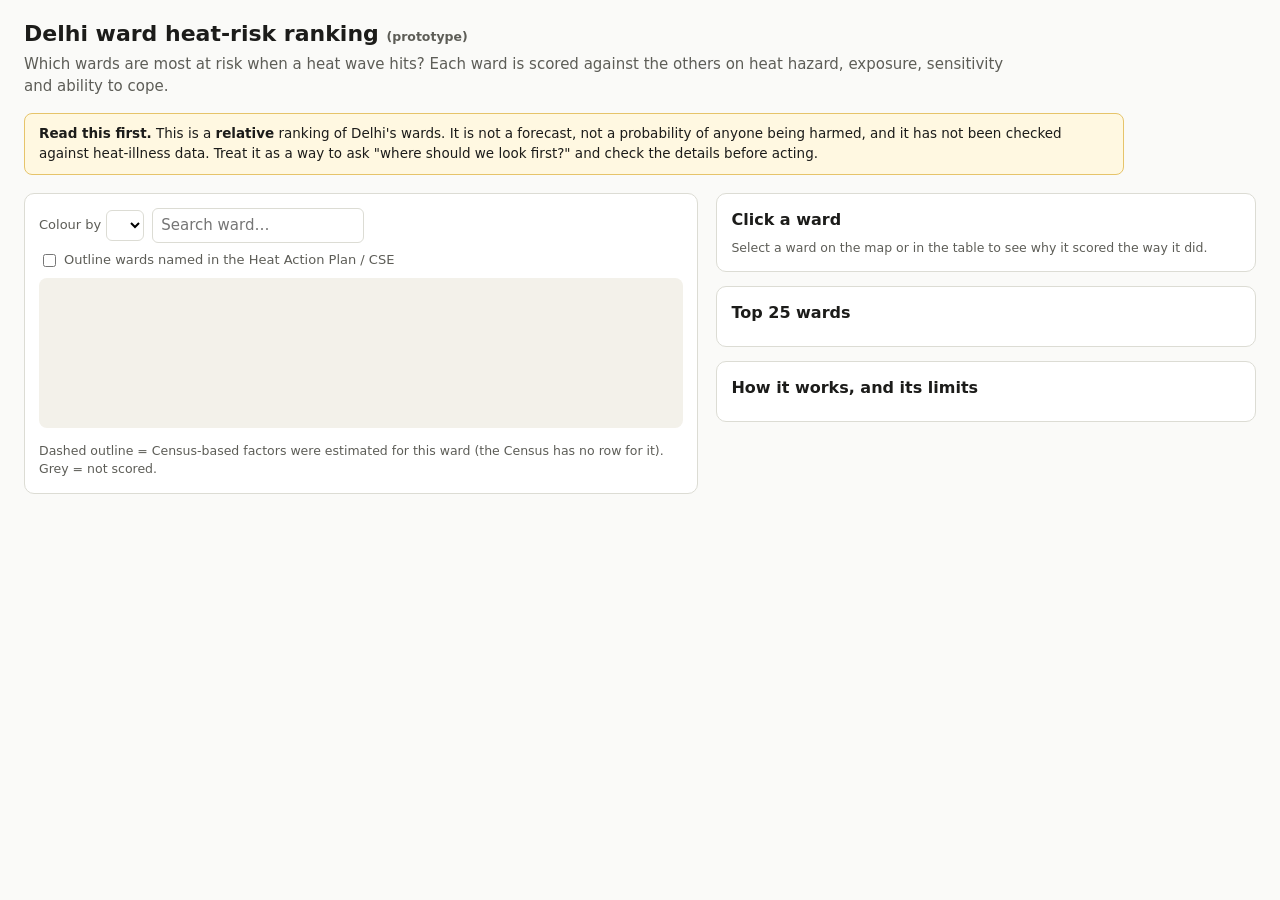
==== at_risk_area_model/outputs/report/index.html @ c59bec37 "Add Delhi ward heat-risk model, data pipeline, and map report Ranks Delhi's 290 wards by relative he" ====
<!DOCTYPE html>
<html lang="en"><head><meta charset="utf-8"><meta name="viewport" content="width=device-width,initial-scale=1">
<title>Delhi ward heat-risk ranking (prototype)</title>
<style>
:root{--bg:#fafaf8;--fg:#1c1c1a;--mute:#5d5d57;--line:#dcdcd4;--card:#fff;--accent:#8b1a0e}
*{box-sizing:border-box}body{margin:0;font:15px/1.45 system-ui,-apple-system,Segoe UI,Roboto,sans-serif;background:var(--bg);color:var(--fg)}
header{padding:18px 24px 6px}h1{margin:0 0 4px;font-size:22px}header p{margin:0;color:var(--mute);max-width:980px}
.banner{margin:10px 24px;padding:10px 14px;border:1px solid #e6c46a;background:#fff8e1;border-radius:8px;font-size:13.5px;max-width:1100px}
main{display:grid;grid-template-columns:minmax(320px,1.25fr) minmax(300px,1fr);gap:18px;padding:8px 24px 28px;max-width:1400px}
@media(max-width:900px){main{grid-template-columns:1fr}}
.card{background:var(--card);border:1px solid var(--line);border-radius:10px;padding:14px}
.controls{display:flex;flex-wrap:wrap;gap:8px;align-items:center;margin-bottom:8px}
select,input{font:inherit;padding:6px 8px;border:1px solid var(--line);border-radius:6px;background:#fff}
label.t{font-size:13px;color:var(--mute);display:flex;gap:5px;align-items:center}
#mapwrap{position:relative}svg{width:100%;height:auto;background:#f3f1ea;border-radius:8px;display:block}
svg path{stroke:#fff;stroke-width:.6;cursor:pointer}svg path:hover{stroke:#000;stroke-width:1.6}
svg path.sel{stroke:#000;stroke-width:2.4}svg path.est{stroke-dasharray:3 2;stroke:#555}
svg path.named{stroke:#0a4fa8;stroke-width:2}
#tip{position:absolute;pointer-events:none;background:#1c1c1a;color:#fff;padding:5px 8px;border-radius:5px;font-size:12.5px;display:none;white-space:nowrap;z-index:5}
.legend{display:flex;flex-wrap:wrap;gap:10px;margin-top:8px;font-size:12.5px;color:var(--mute)}.legend i{display:inline-block;width:14px;height:14px;border-radius:3px;margin-right:4px;vertical-align:-2px;border:1px solid #0002}
h2{font-size:16px;margin:0 0 8px}h3{font-size:14px;margin:12px 0 6px}
.bar{display:grid;grid-template-columns:130px 1fr 38px;gap:8px;align-items:center;font-size:13px;margin:3px 0}
.bar div.b{height:10px;background:#eee;border-radius:5px;overflow:hidden}.bar div.b span{display:block;height:100%}
table{border-collapse:collapse;width:100%;font-size:13px}th,td{text-align:left;padding:4px 6px;border-bottom:1px solid var(--line)}
tr.row{cursor:pointer}tr.row:hover{background:#f3efe4}td.n{text-align:right;font-variant-numeric:tabular-nums}
.pill{display:inline-block;padding:1px 8px;border-radius:10px;font-size:12px;font-weight:600}
.facts td:first-child{color:var(--mute)}details{margin-top:10px}summary{cursor:pointer;font-weight:600}
.flag{font-size:12.5px;color:#7a4b00;background:#fff3d6;border-radius:5px;padding:3px 7px;display:inline-block;margin-top:6px}
.sm{font-size:12.5px;color:var(--mute)}ul{margin:6px 0 6px 18px;padding:0}
</style></head><body>
<header><h1>Delhi ward heat-risk ranking <span class="sm">(prototype)</span></h1>
<p>Which wards are most at risk when a heat wave hits? Each ward is scored against the others on heat hazard, exposure, sensitivity and ability to cope.</p></header>
<div class="banner"><b>Read this first.</b> This is a <b>relative</b> ranking of Delhi's wards. It is not a forecast, not a probability of anyone being harmed, and it has not been checked against heat-illness data. Treat it as a way to ask "where should we look first?" and check the details before acting.</div>
<main>
<section class="card"><div class="controls">
<label class="t">Colour by <select id="layer"></select></label>
<input id="search" list="names" placeholder="Search ward…" autocomplete="off"><datalist id="names"></datalist>
<label class="t"><input type="checkbox" id="named"> Outline wards named in the Heat Action Plan / CSE</label>
</div>
<div id="mapwrap"><svg id="map" role="img" aria-label="Map of Delhi wards coloured by heat risk"></svg><div id="tip"></div></div>
<div class="legend" id="legend"></div>
<div class="sm" style="margin-top:6px">Dashed outline = Census-based factors were estimated for this ward (the Census has no row for it). Grey = not scored.</div>
</section>
<section>
<div class="card" id="detail"><h2>Click a ward</h2><div class="sm">Select a ward on the map or in the table to see why it scored the way it did.</div></div>
<div class="card" style="margin-top:14px"><h2>Top 25 wards</h2><table id="top"></table></div>
<div class="card" style="margin-top:14px"><h2>How it works, and its limits</h2><div id="method"></div></div>
</section></main>
<script>
const DATA = {"W":931.3,"H":1000.0,"wards":[{"id":"CANT_1","name":"Delhi Cantt Charge 1","type":"Cantonment","d":"M536.0,525.7L543.6,548.5L544.5,565.5L536.9,563.0L528.8,558.1L534.1,548.6L520.5,546.3L536.0,525.7Z","named":[],"score":35.3,"cls":"Low","rank":249,"groups":{"Heat hazard":42.8,"Exposure":10.9,"Sensitivity":26.7,"Adaptive capacity":60.9},"drivers":"Share of clear days above 45 C surface temp; Hospitals per 100k people (low = riskier); Surface temperature (Apr-Jun mean)","estimated":false,"facts":{"total_population":13895.13352731628,"pop_density":10898.144,"lst_mean_c":43.053,"lst_hot45_share":0.375,"built_up_share":0.524,"tree_cover_pct":36.413,"elderly_share":0.045,"under5_share":0.075,"hospital_travel_min":2.377,"hospitals_per_100k":0.0,"tap_treated_pct":69.9,"assets_index":0.297}},{"id":"CANT_2","name":"Delhi Cantt Charge 2","type":"Cantonment","d":"M574.4,540.3L579.1,548.8L591.3,559.0L593.6,568.1L593.6,582.8L595.1,585.6L589.2,591.2L579.6,583.6L571.7,600.9L502.8,569.7L520.5,546.3L534.1,548.6L528.8,558.1L536.9,563.0L544.5,565.5L543.6,555.8L547.2,554.5L548.4,556.5L549.8,554.9L552.0,555.0L557.0,546.8L558.1,541.8L560.5,539.7L566.4,544.3L570.1,539.5L574.4,540.3Z","named":[],"score":35.6,"cls":"Low","rank":247,"groups":{"Heat hazard":15.2,"Exposure":34.3,"Sensitivity":41.3,"Adaptive capacity":51.5},"drivers":"People living in the ward; Poor housing (temporary/semi-permanent structures, one-room homes); Households with treated tap water (low = riskier)","estimated":false,"facts":{"total_population":62148.24824417829,"pop_density":7094.549,"lst_mean_c":41.892,"lst_hot45_share":0.25,"built_up_share":0.295,"tree_cover_pct":57.158,"elderly_share":0.044,"under5_share":0.075,"hospital_travel_min":1.297,"hospitals_per_100k":3.218,"tap_treated_pct":8.4,"assets_index":0.134}},{"id":"CANT_4","name":"Delhi Cantt Charge 4","type":"Cantonment","d":"M582.2,642.1L574.3,645.2L570.7,645.3L569.4,649.4L559.9,652.5L550.1,662.4L557.4,670.9L563.3,675.1L562.0,677.6L577.1,684.5L574.4,692.3L582.4,697.6L579.9,702.0L586.2,706.7L577.4,719.6L571.2,713.2L568.0,712.8L569.6,708.2L564.3,704.7L563.3,707.8L560.4,707.9L560.3,715.5L554.4,712.6L553.1,714.3L549.4,708.3L544.8,707.3L544.8,705.0L543.1,705.4L544.0,697.4L542.8,697.0L543.2,694.1L540.6,694.3L534.1,690.5L523.2,700.8L520.4,697.6L520.6,695.0L518.6,691.3L514.2,690.1L520.2,684.8L527.4,684.3L528.2,682.5L536.1,684.5L538.5,675.8L540.0,654.3L545.6,648.9L556.0,643.1L562.2,620.5L593.9,605.7L598.3,608.3L597.3,611.6L586.4,624.5L586.9,627.5L583.0,635.8L583.4,639.2L582.2,642.1Z","named":[],"score":36.8,"cls":"Low","rank":242,"groups":{"Heat hazard":39.2,"Exposure":26.5,"Sensitivity":27.8,"Adaptive capacity":53.6},"drivers":"People living in the ward; Households with treated tap water (low = riskier); Share of clear days above 45 C surface temp","estimated":false,"facts":{"total_population":51442.26104078415,"pop_density":6137.23,"lst_mean_c":43.027,"lst_hot45_share":0.375,"built_up_share":0.343,"tree_cover_pct":49.446,"elderly_share":0.045,"under5_share":0.075,"hospital_travel_min":8.344,"hospitals_per_100k":7.776,"tap_treated_pct":0.0,"assets_index":0.475}},{"id":"CANT_5","name":"Delhi Cantt Charge 5","type":"Cantonment","d":"M540.6,653.1L528.2,660.0L518.7,667.5L515.7,645.1L525.2,621.8L534.9,626.1L557.1,622.9L562.2,620.5L556.0,643.1L545.6,648.9L540.6,653.1Z","named":[],"score":42.6,"cls":"Moderate","rank":218,"groups":{"Heat hazard":58.8,"Exposure":9.9,"Sensitivity":34.5,"Adaptive capacity":67.2},"drivers":"Surface temperature (Apr-Jun mean); Share of clear days above 45 C surface temp; Households with treated tap water (low = riskier)","estimated":false,"facts":{"total_population":21306.56289793553,"pop_density":6098.043,"lst_mean_c":44.148,"lst_hot45_share":0.425,"built_up_share":0.461,"tree_cover_pct":26.192,"elderly_share":0.045,"under5_share":0.075,"hospital_travel_min":3.974,"hospitals_per_100k":0.0,"tap_treated_pct":14.3,"assets_index":0.49}},{"id":"CANT_6","name":"Delhi Cantt Charge 6","type":"Cantonment","d":"M508.9,602.4L529.6,611.8L516.1,642.7L515.5,648.7L518.7,667.5L528.2,660.0L540.6,653.1L538.5,675.8L536.1,684.5L528.2,682.5L527.4,684.3L520.2,684.8L516.8,688.7L511.7,690.6L511.2,692.4L507.6,691.5L501.8,692.6L497.3,689.1L495.7,690.4L463.6,681.6L458.4,682.1L454.0,685.1L450.4,680.4L450.3,675.6L449.4,674.4L447.3,675.5L443.5,669.3L444.5,665.2L443.7,663.2L436.3,658.8L441.6,651.9L439.9,650.9L439.9,647.2L440.8,647.2L441.0,650.4L449.1,653.3L451.2,648.5L446.8,647.0L446.8,645.7L448.5,645.8L448.4,647.0L449.9,647.2L450.6,644.1L442.5,641.6L442.5,639.8L449.8,639.9L455.0,642.1L458.3,634.4L455.8,632.9L468.6,615.8L487.3,630.5L508.9,602.4Z","named":[],"score":51.8,"cls":"High","rank":136,"groups":{"Heat hazard":74.5,"Exposure":44.8,"Sensitivity":21.8,"Adaptive capacity":66.0},"drivers":"People living in the ward; Surface temperature (Apr-Jun mean); Share of clear days above 45 C surface temp","estimated":false,"facts":{"total_population":98930.97358034839,"pop_density":6488.128,"lst_mean_c":46.406,"lst_hot45_share":0.625,"built_up_share":0.57,"tree_cover_pct":15.19,"elderly_share":0.045,"under5_share":0.075,"hospital_travel_min":4.407,"hospitals_per_100k":3.032,"tap_treated_pct":47.0,"assets_index":0.333}},{"id":"CANT_7","name":"Delhi Cantt Charge 7","type":"Cantonment","d":"M516.4,606.0L508.9,602.4L487.3,630.5L468.6,615.8L499.8,574.1L503.4,576.9L505.6,574.5L508.1,577.2L508.0,579.9L509.8,579.2L511.4,583.7L513.2,583.7L518.7,591.2L522.2,592.9L516.4,606.0Z","named":[],"score":44.0,"cls":"Moderate","rank":201,"groups":{"Heat hazard":63.7,"Exposure":19.0,"Sensitivity":28.6,"Adaptive capacity":64.7},"drivers":"Surface temperature (Apr-Jun mean); Share of clear days above 45 C surface temp; Households with treated tap water (low = riskier)","estimated":false,"facts":{"total_population":33151.663094406686,"pop_density":8531.051,"lst_mean_c":44.416,"lst_hot45_share":0.45,"built_up_share":0.552,"tree_cover_pct":22.13,"elderly_share":0.045,"under5_share":0.075,"hospital_travel_min":3.687,"hospitals_per_100k":0.0,"tap_treated_pct":29.5,"assets_index":0.605}},{"id":"CANT_8","name":"Delhi Cantt Charge 8","type":"Cantonment","d":"M540.5,587.0L529.5,611.8L516.4,606.0L522.2,592.9L518.7,591.2L513.2,583.7L511.4,583.7L509.8,579.2L508.0,579.9L508.1,577.2L505.6,574.5L503.4,576.9L499.8,574.1L502.8,569.7L540.5,587.0Z","named":[],"score":30.3,"cls":"Low","rank":268,"groups":{"Heat hazard":19.8,"Exposure":10.7,"Sensitivity":40.6,"Adaptive capacity":50.0},"drivers":"Poor housing (temporary/semi-permanent structures, one-room homes); Households with treated tap water (low = riskier); Household assets: car, computer (low = riskier)","estimated":false,"facts":{"total_population":16730.06105133396,"pop_density":9543.674,"lst_mean_c":41.97,"lst_hot45_share":0.25,"built_up_share":0.512,"tree_cover_pct":46.192,"elderly_share":0.045,"under5_share":0.075,"hospital_travel_min":1.546,"hospitals_per_100k":5.977,"tap_treated_pct":10.7,"assets_index":0.14}},{"id":"CANT_3","name":"Delhi Cantt Charge 3","type":"Cantonment","d":"M603.7,585.0L599.5,593.1L598.4,603.2L558.0,622.6L534.7,626.1L525.2,621.8L540.5,587.0L571.7,600.9L579.6,583.6L589.2,591.2L595.9,583.5L599.7,583.3L603.7,585.0Z","named":[],"score":23.4,"cls":"Low","rank":283,"groups":{"Heat hazard":6.4,"Exposure":17.1,"Sensitivity":15.3,"Adaptive capacity":54.7},"drivers":"Households with treated tap water (low = riskier); Est. travel time to nearest hospital; Hospitals per 100k people (low = riskier)","estimated":false,"facts":{"total_population":33451.727872712065,"pop_density":6579.805,"lst_mean_c":40.99,"lst_hot45_share":0.15,"built_up_share":0.312,"tree_cover_pct":63.14,"elderly_share":0.044,"under5_share":0.074,"hospital_travel_min":4.688,"hospitals_per_100k":0.0,"tap_treated_pct":23.3,"assets_index":0.952}},{"id":"NDMC_1","name":"Ndmc Charge 1","type":"NDMC","d":"M700.7,515.6L704.6,519.9L734.4,537.3L733.6,538.6L734.4,540.8L732.8,571.1L734.1,597.4L717.1,565.7L715.7,565.2L716.1,563.8L698.5,528.6L693.5,528.7L690.3,525.8L689.8,522.3L692.6,518.0L696.2,517.1L699.0,518.0L700.7,515.6Z","named":[],"score":16.9,"cls":"Low","rank":287,"groups":{"Heat hazard":11.7,"Exposure":0.7,"Sensitivity":14.8,"Adaptive capacity":40.6},"drivers":"Est. travel time to nearest hospital; Hospitals per 100k people (low = riskier); Poor housing (temporary/semi-permanent structures, one-room homes)","estimated":false,"facts":{"total_population":10033.294491933017,"pop_density":2544.584,"lst_mean_c":41.654,"lst_hot45_share":0.125,"built_up_share":0.535,"tree_cover_pct":43.163,"elderly_share":0.042,"under5_share":0.063,"hospital_travel_min":6.003,"hospitals_per_100k":0.0,"tap_treated_pct":99.4,"assets_index":0.772}},{"id":"NDMC_2","name":"Ndmc Charge 2","type":"NDMC","d":"M702.9,495.2L702.8,497.2L697.3,498.2L700.8,515.5L699.0,518.0L696.2,517.1L692.6,518.0L689.8,522.3L690.3,525.8L688.2,526.9L673.1,534.7L669.1,533.5L669.5,520.9L663.0,516.6L669.3,505.9L685.1,516.1L693.5,504.1L692.7,499.1L693.7,498.9L693.8,496.1L701.2,492.3L702.9,495.2Z","named":[],"score":22.0,"cls":"Low","rank":285,"groups":{"Heat hazard":32.8,"Exposure":13.0,"Sensitivity":24.3,"Adaptive capacity":17.7},"drivers":"Population aged 65+; Built-up (paved/roofed) share; Share of clear days above 45 C surface temp","estimated":false,"facts":{"total_population":19808.38541508843,"pop_density":10765.427,"lst_mean_c":42.344,"lst_hot45_share":0.275,"built_up_share":0.736,"tree_cover_pct":24.929,"elderly_share":0.047,"under5_share":0.063,"hospital_travel_min":1.598,"hospitals_per_100k":20.193,"tap_treated_pct":98.7,"assets_index":0.704}},{"id":"NDMC_3","name":"Ndmc Charge 3","type":"NDMC","d":"M665.9,502.5L669.3,505.9L663.0,516.6L669.5,520.9L669.1,533.5L670.7,535.8L659.9,542.4L659.2,554.8L663.5,555.1L663.1,560.8L666.9,561.0L666.8,563.1L663.0,562.8L662.7,568.5L658.4,568.3L657.7,580.9L648.5,575.6L644.0,571.0L632.4,582.6L598.4,603.2L599.5,592.9L607.9,574.9L613.6,567.1L613.7,561.6L616.3,555.8L617.3,550.2L621.8,544.4L631.1,536.9L635.7,530.7L640.2,521.2L647.6,512.0L653.4,502.3L654.9,497.3L665.9,502.5Z","named":[],"score":29.6,"cls":"Low","rank":270,"groups":{"Heat hazard":6.7,"Exposure":38.8,"Sensitivity":31.6,"Adaptive capacity":41.3},"drivers":"People living in the ward; People per km2 of built-up area; Est. travel time to nearest hospital","estimated":false,"facts":{"total_population":72316.41795633569,"pop_density":8051.26,"lst_mean_c":41.14,"lst_hot45_share":0.2,"built_up_share":0.161,"tree_cover_pct":80.594,"elderly_share":0.039,"under5_share":0.057,"hospital_travel_min":5.564,"hospitals_per_100k":1.383,"tap_treated_pct":96.8,"assets_index":0.622}},{"id":"NDMC_4","name":"Ndmc Charge 4","type":"NDMC","d":"M715.5,564.7L676.6,562.5L676.3,566.4L669.3,568.9L662.7,568.5L663.0,562.8L666.8,563.1L666.9,561.0L663.1,560.8L663.5,555.1L659.2,554.8L659.9,542.4L670.7,535.8L671.4,534.0L673.1,534.7L690.3,525.8L693.5,528.7L698.4,528.6L716.1,563.8L715.5,564.7Z","named":[],"score":14.2,"cls":"Low","rank":289,"groups":{"Heat hazard":10.3,"Exposure":6.9,"Sensitivity":18.0,"Adaptive capacity":21.5},"drivers":"Poor housing (temporary/semi-permanent structures, one-room homes); Est. travel time to nearest hospital; Built-up (paved/roofed) share","estimated":false,"facts":{"total_population":19501.572085376036,"pop_density":4456.484,"lst_mean_c":41.395,"lst_hot45_share":0.1,"built_up_share":0.535,"tree_cover_pct":42.387,"elderly_share":0.037,"under5_share":0.056,"hospital_travel_min":2.591,"hospitals_per_100k":10.256,"tap_treated_pct":97.65,"assets_index":0.776}},{"id":"NDMC_5","name":"Ndmc Charge 5","type":"NDMC","d":"M715.5,564.7L717.1,565.7L726.2,583.8L739.5,605.8L683.3,613.5L683.1,609.0L677.1,609.2L668.2,588.7L657.0,582.0L658.4,568.3L670.6,568.6L676.3,566.4L676.6,562.5L715.5,564.7Z","named":[],"score":22.7,"cls":"Low","rank":284,"groups":{"Heat hazard":3.2,"Exposure":8.5,"Sensitivity":24.5,"Adaptive capacity":54.5},"drivers":"Poor housing (temporary/semi-permanent structures, one-room homes); Est. travel time to nearest hospital; Hospitals per 100k people (low = riskier)","estimated":false,"facts":{"total_population":23927.063137206158,"pop_density":3004.026,"lst_mean_c":39.698,"lst_hot45_share":0.05,"built_up_share":0.32,"tree_cover_pct":64.871,"elderly_share":0.042,"under5_share":0.068,"hospital_travel_min":8.108,"hospitals_per_100k":0.0,"tap_treated_pct":82.367,"assets_index":0.654}},{"id":"NDMC_7","name":"Ndmc Charge 7","type":"NDMC","d":"M680.9,633.2L676.8,647.3L685.9,647.4L693.0,642.4L693.8,645.7L690.3,657.9L679.5,668.5L676.4,674.2L669.6,667.6L665.6,669.6L661.2,669.6L658.4,654.6L655.4,654.8L653.8,657.7L647.8,660.2L640.6,656.8L641.2,648.0L662.2,647.7L665.7,645.6L661.8,631.5L680.9,633.2Z","named":[],"score":30.6,"cls":"Low","rank":267,"groups":{"Heat hazard":29.2,"Exposure":26.1,"Sensitivity":48.6,"Adaptive capacity":18.3},"drivers":"Poor housing (temporary/semi-permanent structures, one-room homes); People living in the ward; Children under 5","estimated":false,"facts":{"total_population":38333.929819181365,"pop_density":12668.186,"lst_mean_c":42.431,"lst_hot45_share":0.275,"built_up_share":0.622,"tree_cover_pct":34.341,"elderly_share":0.045,"under5_share":0.077,"hospital_travel_min":1.222,"hospitals_per_100k":20.869,"tap_treated_pct":95.0,"assets_index":0.647}},{"id":"NDMC_8","name":"Ndmc Charge 8","type":"NDMC","d":"M661.8,631.5L665.7,645.6L662.2,647.7L641.2,648.0L641.2,635.3L643.0,629.9L661.8,631.5Z","named":[],"score":27.2,"cls":"Low","rank":278,"groups":{"Heat hazard":14.3,"Exposure":7.6,"Sensitivity":34.8,"Adaptive capacity":52.1},"drivers":"Hospitals per 100k people (low = riskier); Est. travel time to nearest hospital; Children under 5","estimated":false,"facts":{"total_population":10390.005053496892,"pop_density":9602.592,"lst_mean_c":41.687,"lst_hot45_share":0.2,"built_up_share":0.514,"tree_cover_pct":46.453,"elderly_share":0.045,"under5_share":0.077,"hospital_travel_min":4.173,"hospitals_per_100k":0.0,"tap_treated_pct":87.9,"assets_index":0.623}},{"id":"NDMC_9","name":"Ndmc Charge 9","type":"NDMC","d":"M647.5,574.9L669.1,589.8L677.2,609.3L683.1,609.0L682.6,625.6L680.9,633.2L643.0,629.9L641.2,635.3L640.6,656.8L639.4,654.9L629.8,653.6L626.8,652.1L621.1,646.3L598.4,603.2L632.4,582.6L644.0,571.0L647.5,574.9Z","named":[],"score":28.5,"cls":"Low","rank":275,"groups":{"Heat hazard":13.3,"Exposure":27.9,"Sensitivity":27.6,"Adaptive capacity":45.2},"drivers":"People living in the ward; Poor housing (temporary/semi-permanent structures, one-room homes); Est. travel time to nearest hospital","estimated":false,"facts":{"total_population":55533.80150143664,"pop_density":5042.11,"lst_mean_c":41.532,"lst_hot45_share":0.225,"built_up_share":0.428,"tree_cover_pct":51.694,"elderly_share":0.042,"under5_share":0.069,"hospital_travel_min":4.653,"hospitals_per_100k":5.402,"tap_treated_pct":87.3,"assets_index":0.452}},{"id":"NDMC_6","name":"Ndmc Charge 6","type":"NDMC","d":"M700.4,634.9L680.9,633.2L683.3,613.5L703.0,611.2L705.3,634.2L701.7,633.8L700.4,634.9Z","named":[],"score":15.4,"cls":"Low","rank":288,"groups":{"Heat hazard":12.1,"Exposure":7.6,"Sensitivity":27.6,"Adaptive capacity":14.4},"drivers":"Children under 5; Built-up (paved/roofed) share; Population aged 65+","estimated":false,"facts":{"total_population":11319.921606006923,"pop_density":8348.025,"lst_mean_c":41.34,"lst_hot45_share":0.125,"built_up_share":0.566,"tree_cover_pct":42.729,"elderly_share":0.045,"under5_share":0.077,"hospital_travel_min":1.302,"hospitals_per_100k":8.834,"tap_treated_pct":97.4,"assets_index":0.786}},{"id":"80","name":"Chandni Chowk","type":"MCD (pre-2022)","d":"M739.9,462.9L740.4,464.4L747.9,469.9L749.5,477.1L753.6,484.9L731.1,487.6L726.5,480.3L726.9,468.8L724.1,469.2L724.4,474.6L723.2,474.5L723.2,479.4L716.8,478.2L716.4,480.8L714.9,479.0L714.3,480.3L716.7,482.8L714.3,484.6L710.0,476.8L709.9,473.7L702.2,473.4L701.7,472.1L694.0,472.6L690.7,471.3L690.1,464.5L688.0,460.4L688.3,457.3L695.2,459.6L696.6,456.8L707.4,454.7L705.7,460.5L698.6,460.1L697.9,463.4L707.5,465.8L728.3,466.3L729.5,464.9L735.2,464.9L739.9,462.9Z","named":["CSE_very_high_vulnerability"],"score":56.7,"cls":"Very High","rank":95,"groups":{"Heat hazard":49.5,"Exposure":51.9,"Sensitivity":60.0,"Adaptive capacity":65.2},"drivers":"People living in the ward; Poor housing (temporary/semi-permanent structures, one-room homes); Population density","estimated":false,"facts":{"total_population":62626.897359668874,"pop_density":23958.262,"lst_mean_c":43.439,"lst_hot45_share":0.35,"built_up_share":0.626,"tree_cover_pct":31.954,"elderly_share":0.05,"under5_share":0.072,"hospital_travel_min":3.197,"hospitals_per_100k":1.597,"tap_treated_pct":59.0,"assets_index":0.152}},{"id":"81","name":"Minto Road","type":"MCD (pre-2022)","d":"M703.9,495.2L719.5,504.0L733.9,505.7L735.4,533.8L734.4,537.3L704.6,519.9L700.7,515.6L697.3,498.2L702.8,497.2L702.9,495.2L703.9,495.2Z","named":[],"score":35.1,"cls":"Low","rank":252,"groups":{"Heat hazard":34.9,"Exposure":23.4,"Sensitivity":48.3,"Adaptive capacity":33.7},"drivers":"Poor housing (temporary/semi-permanent structures, one-room homes); Population aged 65+; Household assets: car, computer (low = riskier)","estimated":false,"facts":{"total_population":34056.04518545528,"pop_density":13471.537,"lst_mean_c":42.583,"lst_hot45_share":0.275,"built_up_share":0.731,"tree_cover_pct":24.183,"elderly_share":0.056,"under5_share":0.069,"hospital_travel_min":1.071,"hospitals_per_100k":17.618,"tap_treated_pct":92.6,"assets_index":0.223}},{"id":"82","name":"Kucha Pandit","type":"MCD (pre-2022)","d":"M704.2,484.1L716.8,496.3L716.9,496.8L712.0,497.4L711.3,499.7L702.9,495.2L698.1,487.2L702.5,487.6L704.2,484.1Z","named":["CSE_heat_stressed_100pct"],"score":59.3,"cls":"Very High","rank":68,"groups":{"Heat hazard":92.0,"Exposure":33.0,"Sensitivity":47.3,"Adaptive capacity":64.8},"drivers":"Built-up (paved/roofed) share; Population density; Surface temperature (Apr-Jun mean)","estimated":false,"facts":{"total_population":10501.567655221013,"pop_density":30978.076,"lst_mean_c":44.511,"lst_hot45_share":0.475,"built_up_share":0.994,"tree_cover_pct":0.38,"elderly_share":0.056,"under5_share":0.069,"hospital_travel_min":1.942,"hospitals_per_100k":0.0,"tap_treated_pct":94.4,"assets_index":0.299}},{"id":"83","name":"Bazar Sitaram","type":"MCD (pre-2022)","d":"M722.0,493.9L720.6,498.6L719.2,498.7L718.5,496.6L717.3,498.0L719.0,503.4L715.6,502.4L711.3,499.7L712.0,497.4L716.8,496.3L708.4,488.8L718.9,485.9L719.1,487.7L720.9,487.7L722.0,493.9Z","named":["CSE_heat_stressed_100pct"],"score":57.9,"cls":"Very High","rank":83,"groups":{"Heat hazard":91.1,"Exposure":40.8,"Sensitivity":52.9,"Adaptive capacity":46.7},"drivers":"Population density; Built-up (paved/roofed) share; Share of clear days above 45 C surface temp","estimated":false,"facts":{"total_population":12540.5614691349,"pop_density":35127.623,"lst_mean_c":44.37,"lst_hot45_share":0.475,"built_up_share":0.993,"tree_cover_pct":0.169,"elderly_share":0.056,"under5_share":0.069,"hospital_travel_min":0.596,"hospitals_per_100k":7.974,"tap_treated_pct":95.5,"assets_index":0.21}},{"id":"85","name":"Idgah Road","type":"MCD (pre-2022)","d":"M683.0,469.5L696.3,472.4L700.2,478.6L698.5,481.2L699.4,481.7L698.8,482.6L700.6,483.2L700.9,486.8L698.1,487.2L701.2,492.3L693.8,496.1L692.9,487.2L691.1,480.5L690.1,480.7L689.8,479.1L676.3,479.4L679.4,471.5L682.1,472.7L683.0,469.5Z","named":[],"score":56.9,"cls":"Very High","rank":90,"groups":{"Heat hazard":91.4,"Exposure":25.4,"Sensitivity":44.3,"Adaptive capacity":66.2},"drivers":"Surface temperature (Apr-Jun mean); Built-up (paved/roofed) share; Share of clear days above 45 C surface temp","estimated":false,"facts":{"total_population":17801.368937073716,"pop_density":22999.185,"lst_mean_c":44.598,"lst_hot45_share":0.5,"built_up_share":0.965,"tree_cover_pct":3.29,"elderly_share":0.054,"under5_share":0.07,"hospital_travel_min":1.775,"hospitals_per_100k":0.0,"tap_treated_pct":93.167,"assets_index":0.171}},{"id":"108","name":"Khyala","type":"MCD (pre-2022)","d":"M493.2,464.9L494.0,481.9L486.5,482.6L486.4,493.9L488.0,497.0L486.3,497.6L486.2,501.1L476.7,497.7L476.8,489.5L475.6,488.6L475.8,486.0L473.6,486.0L473.8,481.4L476.5,478.0L475.3,473.4L476.4,470.3L475.6,464.9L480.5,463.9L493.2,464.9Z","named":["DDMA_HAP_2019_LST_hotspot"],"score":63.2,"cls":"Extreme","rank":41,"groups":{"Heat hazard":68.6,"Exposure":68.5,"Sensitivity":64.3,"Adaptive capacity":51.4},"drivers":"Population density; People living in the ward; Population aged 65+","estimated":false,"facts":{"total_population":56287.59394441663,"pop_density":39611.255,"lst_mean_c":43.488,"lst_hot45_share":0.4,"built_up_share":0.892,"tree_cover_pct":5.801,"elderly_share":0.06,"under5_share":0.072,"hospital_travel_min":1.808,"hospitals_per_100k":1.777,"tap_treated_pct":96.4,"assets_index":0.35}},{"id":"109","name":"Janak Puri North","type":"MCD (pre-2022)","d":"M483.2,519.8L483.7,526.5L497.4,526.1L496.9,539.5L488.1,539.4L488.1,543.0L484.2,542.9L483.7,548.4L479.7,539.3L464.0,545.5L454.8,545.9L454.2,541.0L444.0,526.3L470.3,514.8L472.2,519.8L483.2,519.8Z","named":[],"score":49.0,"cls":"High","rank":161,"groups":{"Heat hazard":39.9,"Exposure":81.0,"Sensitivity":47.1,"Adaptive capacity":28.1},"drivers":"People living in the ward; Population density; Population aged 65+","estimated":false,"facts":{"total_population":103899.9369697348,"pop_density":35388.262,"lst_mean_c":42.922,"lst_hot45_share":0.275,"built_up_share":0.775,"tree_cover_pct":20.015,"elderly_share":0.058,"under5_share":0.072,"hospital_travel_min":1.305,"hospitals_per_100k":1.925,"tap_treated_pct":97.1,"assets_index":0.88}},{"id":"11","name":"Mukherjee Nagar","type":"MCD (pre-2022)","d":"M690.7,333.4L703.8,339.3L701.8,342.1L706.2,345.4L708.0,350.0L709.4,363.7L693.3,366.3L689.6,370.5L687.2,375.7L681.3,372.0L679.4,371.5L678.6,373.6L676.5,372.7L674.9,369.3L674.7,361.5L667.9,361.6L667.1,351.0L672.4,350.5L681.0,352.0L688.8,350.7L687.2,347.8L687.7,345.0L692.0,343.3L689.4,336.6L690.7,333.4Z","named":[],"score":47.1,"cls":"High","rank":173,"groups":{"Heat hazard":14.6,"Exposure":58.7,"Sensitivity":58.9,"Adaptive capacity":56.3},"drivers":"People living in the ward; Population density; People per km2 of built-up area","estimated":false,"facts":{"total_population":70510.69578233194,"pop_density":27287.421,"lst_mean_c":41.342,"lst_hot45_share":0.15,"built_up_share":0.618,"tree_cover_pct":28.268,"elderly_share":0.046,"under5_share":0.075,"hospital_travel_min":5.017,"hospitals_per_100k":0.0,"tap_treated_pct":92.75,"assets_index":0.513}},{"id":"117","name":"Janak Puri West","type":"MCD (pre-2022)","d":"M444.0,526.3L454.2,541.0L454.8,545.9L456.8,546.1L456.2,553.5L452.7,563.0L421.9,546.6L417.3,538.4L444.0,526.3Z","named":[],"score":42.2,"cls":"Moderate","rank":221,"groups":{"Heat hazard":36.2,"Exposure":68.9,"Sensitivity":47.6,"Adaptive capacity":16.0},"drivers":"Population density; People living in the ward; Population aged 65+","estimated":false,"facts":{"total_population":74772.36219665411,"pop_density":32852.532,"lst_mean_c":42.597,"lst_hot45_share":0.275,"built_up_share":0.761,"tree_cover_pct":22.502,"elderly_share":0.056,"under5_share":0.073,"hospital_travel_min":1.433,"hospitals_per_100k":8.024,"tap_treated_pct":99.35,"assets_index":0.937}},{"id":"118","name":"Janak Puri South","type":"MCD (pre-2022)","d":"M479.7,539.3L490.6,560.7L478.1,569.0L475.0,567.2L475.8,572.3L471.8,572.4L452.7,563.0L456.2,553.5L456.8,546.1L464.0,545.5L479.7,539.3Z","named":[],"score":45.6,"cls":"Moderate","rank":188,"groups":{"Heat hazard":35.1,"Exposure":58.1,"Sensitivity":46.8,"Adaptive capacity":42.5},"drivers":"People living in the ward; Population density; Population aged 65+","estimated":false,"facts":{"total_population":62974.0131296077,"pop_density":29020.283,"lst_mean_c":42.481,"lst_hot45_share":0.275,"built_up_share":0.764,"tree_cover_pct":22.225,"elderly_share":0.05,"under5_share":0.074,"hospital_travel_min":3.064,"hospitals_per_100k":3.176,"tap_treated_pct":91.75,"assets_index":0.663}},{"id":"119","name":"Milap Nagar","type":"MCD (pre-2022)","d":"M437.3,555.2L436.1,563.5L433.5,563.9L433.6,561.1L427.6,560.9L427.6,558.8L425.0,558.7L425.1,554.8L420.1,554.0L420.1,552.8L410.3,547.7L405.1,554.6L398.9,555.5L398.9,556.5L387.1,555.6L387.1,556.7L380.0,556.6L380.1,548.9L399.3,545.5L417.3,538.2L421.5,546.3L437.3,555.2Z","named":["CSE_heat_stressed_100pct"],"score":49.4,"cls":"High","rank":156,"groups":{"Heat hazard":79.8,"Exposure":54.7,"Sensitivity":36.1,"Adaptive capacity":27.1},"drivers":"Population density; Built-up (paved/roofed) share; Surface temperature (Apr-Jun mean)","estimated":false,"facts":{"total_population":46939.79273410651,"pop_density":31503.217,"lst_mean_c":44.029,"lst_hot45_share":0.375,"built_up_share":0.996,"tree_cover_pct":0.071,"elderly_share":0.052,"under5_share":0.073,"hospital_travel_min":0.454,"hospitals_per_100k":8.522,"tap_treated_pct":99.7,"assets_index":0.727}},{"id":"120","name":"Sita Puri","type":"MCD (pre-2022)","d":"M452.7,563.0L451.3,566.1L444.1,569.9L438.2,575.3L427.0,580.6L423.5,579.6L423.2,571.6L433.8,571.5L433.9,569.5L440.1,568.6L440.2,565.4L436.1,565.3L437.3,555.2L452.7,563.0Z","named":[],"score":48.9,"cls":"High","rank":162,"groups":{"Heat hazard":76.1,"Exposure":23.5,"Sensitivity":32.4,"Adaptive capacity":63.5},"drivers":"Built-up (paved/roofed) share; Surface temperature (Apr-Jun mean); Share of clear days above 45 C surface temp","estimated":false,"facts":{"total_population":17377.285396138996,"pop_density":22278.571,"lst_mean_c":43.683,"lst_hot45_share":0.375,"built_up_share":0.99,"tree_cover_pct":0.029,"elderly_share":0.045,"under5_share":0.075,"hospital_travel_min":0.67,"hospitals_per_100k":0.0,"tap_treated_pct":90.4,"assets_index":0.283}},{"id":"133","name":"Chhawla","type":"MCD (pre-2022)","d":"M193.8,614.8L201.3,614.9L202.4,625.1L218.3,625.3L217.6,628.7L223.6,628.8L223.6,631.8L227.0,631.9L221.7,643.1L227.8,647.8L223.9,653.9L236.7,666.9L246.7,675.1L251.1,676.8L255.2,673.5L257.2,674.8L257.6,672.6L261.8,672.6L264.5,667.0L269.4,666.9L269.4,665.8L282.1,665.9L289.8,648.4L289.2,644.9L290.9,645.0L292.3,642.5L315.0,655.2L318.8,654.6L329.5,648.4L339.6,657.2L345.7,654.4L349.7,655.7L341.0,668.8L334.1,684.1L323.7,693.1L319.1,702.1L316.0,705.5L309.9,708.7L307.2,715.9L303.2,718.4L296.8,730.8L296.5,734.6L313.8,746.9L320.8,749.6L324.3,753.4L325.3,756.5L313.5,769.7L294.6,763.0L288.5,759.3L286.0,764.8L284.3,763.5L277.9,772.1L263.9,764.8L255.0,756.1L251.0,761.1L245.9,764.8L230.7,773.3L212.1,788.4L207.1,790.5L190.6,791.0L174.1,779.2L162.1,778.1L155.1,783.8L149.5,785.8L146.9,782.1L141.8,778.1L133.7,774.5L130.2,774.9L126.0,772.3L116.6,781.4L111.5,780.0L108.5,781.7L97.7,798.3L85.1,797.6L86.0,795.1L78.1,790.8L76.1,788.0L77.9,780.3L88.2,758.0L70.0,748.5L63.4,738.8L63.4,736.4L65.9,736.5L65.7,729.2L68.4,726.1L68.3,721.1L75.3,717.8L80.3,721.1L80.3,715.7L83.5,715.6L82.8,712.5L86.0,709.4L86.2,700.8L94.9,701.0L97.5,700.2L97.6,697.6L100.1,697.5L109.3,701.4L115.1,701.4L115.2,698.9L117.5,698.9L117.6,694.4L120.2,694.4L120.3,684.1L116.5,684.2L116.5,679.0L125.2,679.1L145.3,683.9L145.3,682.2L152.7,684.4L155.0,678.9L166.9,664.5L194.0,663.7L196.5,660.5L194.5,657.5L196.5,654.8L196.8,652.7L195.9,651.8L197.1,646.6L190.8,646.5L190.9,642.0L189.6,642.0L189.7,643.1L180.7,643.0L182.8,635.0L179.6,634.9L179.9,631.6L174.9,631.4L175.0,622.7L177.1,622.6L178.7,619.2L182.8,618.8L183.8,616.9L193.7,618.2L193.8,614.8Z","named":[],"score":59.0,"cls":"Very High","rank":71,"groups":{"Heat hazard":66.3,"Exposure":49.5,"Sensitivity":42.1,"Adaptive capacity":78.0},"drivers":"People living in the ward; Surface temperature (Apr-Jun mean); Share of clear days above 45 C surface temp","estimated":true,"facts":{"total_population":211181.90683576866,"pop_density":2710.136,"lst_mean_c":46.579,"lst_hot45_share":0.6,"built_up_share":0.09,"tree_cover_pct":9.774,"elderly_share":0.046,"under5_share":0.076,"hospital_travel_min":12.701,"hospitals_per_100k":0.0,"tap_treated_pct":51.626,"assets_index":0.379}},{"id":"134","name":"Nangli Sakravati","type":"MCD (pre-2022)","d":"M320.8,590.2L322.1,592.6L321.6,596.6L319.6,600.2L314.2,603.5L313.4,606.6L314.2,609.1L327.3,608.8L328.0,612.6L325.7,619.8L326.8,623.8L359.9,633.2L362.7,635.3L362.5,637.3L358.3,647.5L370.2,653.3L382.0,655.0L384.4,661.9L379.6,661.9L379.9,666.3L375.9,666.4L375.3,672.0L366.2,668.8L367.1,660.8L348.2,658.4L349.7,655.7L346.6,654.3L339.6,657.2L329.5,648.4L318.8,654.6L315.0,655.2L292.3,642.5L290.9,645.0L289.2,644.9L289.8,648.4L282.1,665.9L269.4,665.8L269.4,666.9L264.5,667.0L261.8,672.6L257.6,672.6L257.2,674.8L255.2,673.5L251.1,676.8L246.7,675.1L236.7,666.9L223.9,653.9L227.8,647.8L221.7,643.1L227.0,631.9L223.6,631.8L223.6,628.8L217.6,628.7L218.3,625.3L202.4,625.1L201.3,614.9L197.6,614.9L197.7,610.3L200.1,610.3L200.2,606.6L201.4,607.2L201.8,600.4L212.8,607.9L212.7,610.5L218.8,610.6L218.9,609.5L223.2,610.7L224.7,608.4L227.8,609.6L227.7,611.4L230.2,611.6L230.1,613.5L232.7,613.6L232.3,614.9L235.1,615.6L235.1,617.7L238.6,619.8L240.7,615.5L244.1,612.1L255.2,607.9L257.5,602.0L264.2,602.4L264.2,599.8L276.9,599.1L275.0,594.1L284.3,594.3L284.2,591.1L300.5,592.2L300.6,589.9L320.8,590.2Z","named":[],"score":54.1,"cls":"High","rank":118,"groups":{"Heat hazard":67.6,"Exposure":52.1,"Sensitivity":23.9,"Adaptive capacity":73.0},"drivers":"People living in the ward; Surface temperature (Apr-Jun mean); Share of clear days above 45 C surface temp","estimated":true,"facts":{"total_population":154726.66604375734,"pop_density":7013.266,"lst_mean_c":45.81,"lst_hot45_share":0.575,"built_up_share":0.302,"tree_cover_pct":10.219,"elderly_share":0.045,"under5_share":0.075,"hospital_travel_min":7.726,"hospitals_per_100k":1.293,"tap_treated_pct":43.388,"assets_index":0.4}},{"id":"135","name":"Kakraula","type":"MCD (pre-2022)","d":"M346.7,549.3L350.1,549.2L351.9,551.9L359.3,578.4L371.6,587.8L364.5,597.1L378.6,607.9L370.4,616.4L378.2,622.8L373.8,628.9L370.8,618.8L369.5,620.2L367.7,631.1L364.0,635.8L356.5,631.8L326.8,623.8L325.7,619.8L328.0,612.6L327.9,609.5L323.5,608.1L315.3,609.7L313.4,606.6L315.1,602.5L320.8,598.6L322.1,594.7L321.2,590.8L313.9,582.2L314.2,576.0L323.9,566.3L327.1,558.5L332.3,554.6L335.2,546.0L339.5,546.4L339.5,547.9L345.4,548.1L345.5,546.7L346.7,546.8L346.7,549.3Z","named":["CSE_very_high_vulnerability"],"score":44.7,"cls":"Moderate","rank":194,"groups":{"Heat hazard":42.0,"Exposure":57.1,"Sensitivity":38.8,"Adaptive capacity":41.0},"drivers":"People living in the ward; Share of clear days above 45 C surface temp; Households with treated tap water (low = riskier)","estimated":false,"facts":{"total_population":136434.7854965547,"pop_density":13938.985,"lst_mean_c":42.905,"lst_hot45_share":0.35,"built_up_share":0.625,"tree_cover_pct":24.046,"elderly_share":0.047,"under5_share":0.074,"hospital_travel_min":2.039,"hospitals_per_100k":7.33,"tap_treated_pct":61.5,"assets_index":0.608}},{"id":"140","name":"Khera","type":"MCD (pre-2022)","d":"M137.6,524.4L149.6,527.1L162.7,543.5L175.7,553.3L183.4,543.2L199.8,545.4L210.7,548.4L213.4,550.0L213.5,551.3L209.7,552.1L209.7,558.3L223.9,558.4L223.9,557.2L227.2,557.3L227.2,558.8L229.9,558.9L241.5,566.1L240.5,570.3L242.2,570.1L243.3,572.8L242.0,577.9L249.4,577.9L249.6,576.8L252.4,579.9L252.4,579.0L257.7,579.1L257.7,582.7L253.2,582.6L253.1,585.8L249.3,586.6L249.2,588.7L243.6,596.0L241.4,594.3L239.7,596.6L241.1,597.4L236.2,604.3L239.0,606.5L238.8,615.4L240.7,615.5L238.6,619.8L235.1,617.7L235.1,615.6L232.3,614.9L232.7,613.6L230.1,613.5L230.2,611.6L227.7,611.4L227.8,609.6L224.7,608.4L223.2,610.7L218.9,609.5L218.8,610.6L212.7,610.5L212.8,607.9L201.8,600.4L201.4,607.2L200.2,606.6L200.1,610.3L197.7,610.3L197.6,614.9L193.8,614.8L193.7,618.2L183.8,616.9L182.8,618.8L178.7,619.2L177.1,622.6L175.0,622.6L174.9,631.4L179.9,631.6L179.6,634.9L182.8,635.0L180.7,643.0L189.7,643.1L189.6,642.0L190.9,642.0L190.8,646.5L197.1,646.6L195.9,651.8L196.8,652.7L196.5,654.8L194.5,657.5L196.5,660.5L194.0,663.7L166.9,664.5L155.0,678.9L152.7,684.4L145.3,682.2L145.3,683.9L125.2,679.1L116.5,679.0L116.5,684.2L120.3,684.1L120.2,694.4L117.6,694.4L117.5,698.9L115.2,698.9L115.1,701.4L109.3,701.4L100.1,697.5L97.6,697.6L97.5,700.2L94.9,701.0L86.2,700.8L86.0,709.4L82.8,712.5L83.5,715.6L80.3,715.7L80.3,721.1L75.3,717.8L68.3,721.1L68.4,726.1L65.7,729.2L65.9,736.5L61.5,735.8L62.7,732.3L62.0,731.1L55.5,728.9L54.8,726.7L52.2,725.0L49.9,714.2L46.9,709.3L39.2,704.7L16.0,697.7L11.4,695.1L11.2,691.3L5.7,681.4L6.2,669.5L2.3,655.1L2.3,651.1L0.0,648.3L0.9,627.7L13.3,623.5L46.7,621.7L53.4,609.9L59.6,586.2L66.6,579.4L71.7,571.9L82.5,543.2L82.8,537.4L84.4,532.8L87.2,527.6L88.4,527.9L90.4,524.8L101.7,527.2L110.6,534.6L123.7,542.3L127.2,535.4L137.6,524.4Z","named":[],"score":56.0,"cls":"Very High","rank":102,"groups":{"Heat hazard":67.0,"Exposure":50.7,"Sensitivity":32.2,"Adaptive capacity":74.0},"drivers":"People living in the ward; Surface temperature (Apr-Jun mean); Share of clear days above 45 C surface temp","estimated":true,"facts":{"total_population":255930.10197678235,"pop_density":3321.395,"lst_mean_c":48.76,"lst_hot45_share":0.675,"built_up_share":0.108,"tree_cover_pct":4.889,"elderly_share":0.045,"under5_share":0.075,"hospital_travel_min":8.222,"hospitals_per_100k":1.954,"tap_treated_pct":49.45,"assets_index":0.439}},{"id":"241","name":"Dilshad Garden","type":"MCD (pre-2022)","d":"M869.7,394.9L876.5,405.1L870.7,408.8L872.1,410.7L870.9,411.5L872.4,414.2L876.7,411.3L879.1,415.2L856.4,429.2L848.2,429.4L848.4,433.7L842.3,433.7L844.3,427.9L845.3,405.0L857.2,403.8L869.7,394.9Z","named":[],"score":54.2,"cls":"High","rank":117,"groups":{"Heat hazard":45.7,"Exposure":87.9,"Sensitivity":60.9,"Adaptive capacity":22.2},"drivers":"Population density; People living in the ward; People per km2 of built-up area","estimated":false,"facts":{"total_population":107210.85588378609,"pop_density":49842.332,"lst_mean_c":42.967,"lst_hot45_share":0.368,"built_up_share":0.664,"tree_cover_pct":25.636,"elderly_share":0.053,"under5_share":0.075,"hospital_travel_min":1.029,"hospitals_per_100k":4.664,"tap_treated_pct":97.1,"assets_index":0.677}},{"id":"242","name":"New Seema Puri","type":"MCD (pre-2022)","d":"M892.2,395.9L897.6,403.8L896.8,404.3L901.0,414.0L901.2,418.4L900.0,419.2L895.2,411.2L889.7,414.5L887.2,410.4L879.1,415.2L876.7,411.3L872.5,414.2L870.9,411.5L872.1,410.7L870.7,408.8L876.4,405.3L875.1,402.9L879.5,400.2L880.3,402.1L885.0,398.5L887.8,399.8L892.2,395.9Z","named":[],"score":67.5,"cls":"Extreme","rank":26,"groups":{"Heat hazard":57.8,"Exposure":64.0,"Sensitivity":81.3,"Adaptive capacity":67.1},"drivers":"Population density; Children under 5; People per km2 of built-up area","estimated":false,"facts":{"total_population":45766.873632811716,"pop_density":47476.01,"lst_mean_c":43.223,"lst_hot45_share":0.368,"built_up_share":0.854,"tree_cover_pct":11.948,"elderly_share":0.052,"under5_share":0.082,"hospital_travel_min":2.31,"hospitals_per_100k":0.0,"tap_treated_pct":88.1,"assets_index":0.17}},{"id":"243","name":"Nand Nagri","type":"MCD (pre-2022)","d":"M855.9,385.3L856.1,389.0L854.6,389.2L855.1,394.9L862.0,394.4L866.3,395.3L867.1,396.8L857.2,403.8L852.1,404.2L851.7,399.7L849.6,399.9L849.2,395.3L845.4,395.6L845.8,384.0L855.9,385.3Z","named":[],"score":61.7,"cls":"Extreme","rank":50,"groups":{"Heat hazard":48.4,"Exposure":59.9,"Sensitivity":68.9,"Adaptive capacity":69.4},"drivers":"Population density; Built-up (paved/roofed) share; People per km2 of built-up area","estimated":false,"facts":{"total_population":34251.20728911673,"pop_density":55422.666,"lst_mean_c":42.562,"lst_hot45_share":0.304,"built_up_share":0.887,"tree_cover_pct":9.846,"elderly_share":0.041,"under5_share":0.085,"hospital_travel_min":3.137,"hospitals_per_100k":0.0,"tap_treated_pct":92.8,"assets_index":0.128}},{"id":"244","name":"Sunder Nagari","type":"MCD (pre-2022)","d":"M884.8,385.7L888.1,392.1L892.2,395.9L887.8,399.8L885.0,398.5L880.3,402.1L879.5,400.2L875.1,402.9L869.7,394.9L867.1,396.8L866.3,395.3L862.0,394.4L855.1,394.9L854.6,389.2L856.1,389.0L855.9,385.3L872.1,388.3L884.8,385.7Z","named":[],"score":62.7,"cls":"Extreme","rank":43,"groups":{"Heat hazard":62.3,"Exposure":64.5,"Sensitivity":79.2,"Adaptive capacity":44.9},"drivers":"Population density; Share of clear days above 45 C surface temp; People per km2 of built-up area","estimated":false,"facts":{"total_population":46809.15311432602,"pop_density":44410.961,"lst_mean_c":43.387,"lst_hot45_share":0.421,"built_up_share":0.797,"tree_cover_pct":10.093,"elderly_share":0.049,"under5_share":0.08,"hospital_travel_min":0.401,"hospitals_per_100k":4.273,"tap_treated_pct":94.1,"assets_index":0.05}},{"id":"245","name":"Durga Puri","type":"MCD (pre-2022)","d":"M852.1,404.2L845.3,405.0L844.5,420.9L837.0,419.4L838.5,415.3L828.1,413.0L827.8,405.1L829.8,405.1L829.4,400.1L833.8,399.9L842.1,402.2L845.1,393.2L845.4,395.6L849.2,395.3L849.6,399.9L851.7,399.7L852.1,404.2Z","named":[],"score":60.5,"cls":"Very High","rank":59,"groups":{"Heat hazard":79.0,"Exposure":68.9,"Sensitivity":58.3,"Adaptive capacity":35.9},"drivers":"Population density; Built-up (paved/roofed) share; Surface temperature (Apr-Jun mean)","estimated":false,"facts":{"total_population":50580.00310364049,"pop_density":55399.784,"lst_mean_c":43.947,"lst_hot45_share":0.391,"built_up_share":0.979,"tree_cover_pct":1.163,"elderly_share":0.046,"under5_share":0.08,"hospital_travel_min":1.162,"hospitals_per_100k":3.954,"tap_treated_pct":99.05,"assets_index":0.624}},{"id":"246","name":"Ashok Nagar","type":"MCD (pre-2022)","d":"M827.2,380.9L845.8,384.0L845.5,393.1L842.8,400.6L842.1,402.2L833.8,399.9L829.4,400.1L829.8,405.1L827.8,405.1L827.2,380.9Z","named":[],"score":59.9,"cls":"Very High","rank":67,"groups":{"Heat hazard":63.1,"Exposure":77.0,"Sensitivity":52.7,"Adaptive capacity":46.7},"drivers":"Population density; People living in the ward; Built-up (paved/roofed) share","estimated":false,"facts":{"total_population":61450.27664656047,"pop_density":65372.635,"lst_mean_c":43.25,"lst_hot45_share":0.36,"built_up_share":0.916,"tree_cover_pct":6.403,"elderly_share":0.039,"under5_share":0.087,"hospital_travel_min":2.131,"hospitals_per_100k":3.255,"tap_treated_pct":95.4,"assets_index":0.5}},{"id":"247","name":"Ram Nagar","type":"MCD (pre-2022)","d":"M844.5,420.9L844.3,427.9L842.1,435.0L838.8,438.6L818.4,439.6L806.7,441.5L806.0,436.0L811.9,434.7L809.7,430.5L811.2,427.7L812.8,428.5L812.4,431.1L814.6,432.7L815.8,431.1L822.7,435.2L825.4,434.5L817.2,422.1L820.0,419.6L825.4,422.8L828.5,422.7L828.1,413.0L838.5,415.3L837.0,419.4L844.5,420.9Z","named":[],"score":68.4,"cls":"Extreme","rank":21,"groups":{"Heat hazard":79.5,"Exposure":81.8,"Sensitivity":60.7,"Adaptive capacity":51.6},"drivers":"Population density; People living in the ward; Built-up (paved/roofed) share","estimated":false,"facts":{"total_population":81267.00206262093,"pop_density":49553.05,"lst_mean_c":44.095,"lst_hot45_share":0.417,"built_up_share":0.945,"tree_cover_pct":4.788,"elderly_share":0.055,"under5_share":0.073,"hospital_travel_min":2.3,"hospitals_per_100k":2.461,"tap_treated_pct":95.0,"assets_index":0.496}},{"id":"248","name":"Welcome Colony","type":"MCD (pre-2022)","d":"M818.3,421.5L817.2,422.1L825.4,434.5L822.7,435.2L815.8,431.1L814.6,432.7L812.4,431.1L812.8,428.5L811.2,427.7L809.7,430.5L811.9,434.7L806.0,436.0L806.4,439.5L797.8,440.9L797.1,438.2L787.8,439.4L793.3,427.5L795.9,427.2L798.2,420.8L804.9,426.8L805.9,425.6L807.1,426.1L808.2,421.5L811.2,421.7L813.1,420.3L814.2,419.0L812.3,416.7L815.7,415.9L815.1,412.2L817.0,412.0L818.9,418.9L817.9,419.6L818.3,421.5Z","named":[],"score":58.7,"cls":"Very High","rank":76,"groups":{"Heat hazard":66.1,"Exposure":76.1,"Sensitivity":52.3,"Adaptive capacity":40.1},"drivers":"Population density; People living in the ward; Share of clear days above 45 C surface temp","estimated":false,"facts":{"total_population":63879.19296227103,"pop_density":52923.938,"lst_mean_c":43.312,"lst_hot45_share":0.406,"built_up_share":0.88,"tree_cover_pct":5.507,"elderly_share":0.054,"under5_share":0.074,"hospital_travel_min":0.674,"hospitals_per_100k":1.565,"tap_treated_pct":96.8,"assets_index":0.595}},{"id":"249","name":"Chauhan Banger","type":"MCD (pre-2022)","d":"M787.4,406.9L789.5,409.4L788.2,412.8L789.4,413.2L789.4,415.2L795.1,414.8L795.6,416.1L798.2,416.4L791.9,430.7L787.6,432.2L785.2,432.0L786.3,429.5L781.2,427.6L787.4,406.9Z","named":[],"score":60.1,"cls":"Very High","rank":63,"groups":{"Heat hazard":62.5,"Exposure":59.0,"Sensitivity":65.4,"Adaptive capacity":53.6},"drivers":"Population density; Built-up (paved/roofed) share; People per km2 of built-up area","estimated":false,"facts":{"total_population":32791.51251103124,"pop_density":55767.878,"lst_mean_c":43.183,"lst_hot45_share":0.342,"built_up_share":0.942,"tree_cover_pct":1.178,"elderly_share":0.046,"under5_share":0.081,"hospital_travel_min":0.677,"hospitals_per_100k":3.05,"tap_treated_pct":90.3,"assets_index":0.291}},{"id":"250","name":"Zaffrabad","type":"MCD (pre-2022)","d":"M791.9,430.7L787.8,439.4L783.0,437.7L780.6,439.1L779.3,438.5L778.7,440.4L777.4,440.5L778.7,444.4L775.6,445.4L773.2,444.0L774.6,438.3L778.7,431.2L780.1,431.3L781.2,427.6L786.3,429.5L785.2,432.0L791.9,430.7Z","named":[],"score":68.7,"cls":"Extreme","rank":18,"groups":{"Heat hazard":63.0,"Exposure":57.1,"Sensitivity":76.6,"Adaptive capacity":78.1},"drivers":"Population density; Built-up (paved/roofed) share; People per km2 of built-up area","estimated":false,"facts":{"total_population":25978.598582251023,"pop_density":64144.688,"lst_mean_c":43.16,"lst_hot45_share":0.342,"built_up_share":0.952,"tree_cover_pct":1.498,"elderly_share":0.051,"under5_share":0.076,"hospital_travel_min":1.842,"hospitals_per_100k":0.0,"tap_treated_pct":68.1,"assets_index":0.033}},{"id":"252","name":"Maujpur","type":"MCD (pre-2022)","d":"M800.2,394.2L806.8,396.8L798.2,416.4L795.6,416.1L795.1,414.8L789.4,415.2L789.4,413.2L788.2,412.8L789.5,409.4L788.4,408.1L788.4,404.1L789.2,402.2L792.0,402.1L792.7,395.3L794.3,396.0L795.2,394.6L800.2,394.2Z","named":[],"score":65.8,"cls":"Extreme","rank":33,"groups":{"Heat hazard":78.3,"Exposure":62.5,"Sensitivity":51.4,"Adaptive capacity":71.0},"drivers":"Population density; Built-up (paved/roofed) share; Surface temperature (Apr-Jun mean)","estimated":false,"facts":{"total_population":38245.55348267725,"pop_density":50790.908,"lst_mean_c":43.778,"lst_hot45_share":0.417,"built_up_share":0.958,"tree_cover_pct":0.29,"elderly_share":0.039,"under5_share":0.087,"hospital_travel_min":4.0,"hospitals_per_100k":0.0,"tap_treated_pct":93.9,"assets_index":0.401}},{"id":"255","name":"Ghonda","type":"MCD (pre-2022)","d":"M779.4,390.9L782.7,395.3L785.3,396.7L785.0,398.6L787.8,399.1L787.6,401.6L789.3,401.8L788.6,407.1L787.4,406.9L785.5,414.8L779.7,412.6L779.0,414.5L775.7,413.4L776.9,407.0L774.3,406.5L772.9,407.9L771.0,403.5L768.9,402.1L770.6,400.6L768.7,399.3L770.3,399.6L772.0,396.8L774.7,397.7L775.8,393.5L777.0,393.8L779.4,390.9Z","named":[],"score":67.2,"cls":"Extreme","rank":28,"groups":{"Heat hazard":64.6,"Exposure":68.3,"Sensitivity":55.3,"Adaptive capacity":80.7},"drivers":"Population density; Built-up (paved/roofed) share; Children under 5","estimated":false,"facts":{"total_population":46689.58136806183,"pop_density":59781.794,"lst_mean_c":43.249,"lst_hot45_share":0.342,"built_up_share":0.958,"tree_cover_pct":0.135,"elderly_share":0.039,"under5_share":0.087,"hospital_travel_min":4.112,"hospitals_per_100k":0.0,"tap_treated_pct":88.5,"assets_index":0.232}},{"id":"256","name":"Yamuna Vihar","type":"MCD (pre-2022)","d":"M773.4,375.4L815.4,379.4L810.8,388.0L800.1,386.8L799.8,389.4L797.3,390.3L792.9,389.0L792.1,390.3L790.7,389.5L790.9,386.7L784.0,385.9L783.8,387.4L781.8,387.9L779.4,390.9L777.9,388.7L776.5,390.0L770.0,383.6L767.4,385.7L766.6,385.2L767.2,382.9L773.4,375.4Z","named":[],"score":55.5,"cls":"Very High","rank":110,"groups":{"Heat hazard":50.5,"Exposure":91.0,"Sensitivity":51.2,"Adaptive capacity":29.2},"drivers":"Population density; People living in the ward; Built-up (paved/roofed) share","estimated":false,"facts":{"total_population":103317.06732928466,"pop_density":77682.006,"lst_mean_c":42.548,"lst_hot45_share":0.316,"built_up_share":0.915,"tree_cover_pct":6.074,"elderly_share":0.039,"under5_share":0.087,"hospital_travel_min":1.18,"hospitals_per_100k":5.807,"tap_treated_pct":98.9,"assets_index":0.669}},{"id":"257","name":"Subhash Mohalla","type":"MCD (pre-2022)","d":"M810.8,388.0L808.8,390.8L799.8,390.2L800.2,394.2L795.2,394.6L794.3,396.0L792.7,395.3L791.5,402.7L787.6,401.6L787.8,399.1L785.0,398.6L785.3,396.7L782.7,395.3L779.4,390.9L781.8,387.9L783.8,387.4L784.0,385.9L790.9,386.7L790.7,389.5L792.1,390.3L792.9,389.0L796.7,390.3L799.8,389.4L800.1,386.8L810.8,388.0Z","named":[],"score":62.4,"cls":"Extreme","rank":45,"groups":{"Heat hazard":59.9,"Exposure":64.7,"Sensitivity":54.8,"Adaptive capacity":70.3},"drivers":"Population density; Built-up (paved/roofed) share; Children under 5","estimated":false,"facts":{"total_population":37603.191774956955,"pop_density":65283.319,"lst_mean_c":42.917,"lst_hot45_share":0.342,"built_up_share":0.952,"tree_cover_pct":1.348,"elderly_share":0.039,"under5_share":0.087,"hospital_travel_min":3.434,"hospitals_per_100k":0.0,"tap_treated_pct":91.6,"assets_index":0.429}},{"id":"258","name":"Kardam Puri","type":"MCD (pre-2022)","d":"M827.2,380.9L828.0,410.9L819.3,411.8L818.6,405.0L812.7,404.1L810.4,401.7L809.6,398.0L800.2,394.2L799.5,390.3L809.5,390.4L815.4,379.4L827.2,380.9Z","named":[],"score":60.1,"cls":"Very High","rank":64,"groups":{"Heat hazard":58.9,"Exposure":86.7,"Sensitivity":53.6,"Adaptive capacity":41.2},"drivers":"Population density; People living in the ward; People per km2 of built-up area","estimated":false,"facts":{"total_population":89586.27322141704,"pop_density":60818.923,"lst_mean_c":43.148,"lst_hot45_share":0.4,"built_up_share":0.821,"tree_cover_pct":11.615,"elderly_share":0.04,"under5_share":0.086,"hospital_travel_min":2.186,"hospitals_per_100k":5.581,"tap_treated_pct":96.2,"assets_index":0.411}},{"id":"259","name":"Janta Colony","type":"MCD (pre-2022)","d":"M815.1,412.2L815.7,415.9L812.3,416.7L814.2,419.0L811.2,421.7L808.2,421.5L807.1,426.1L805.9,425.6L804.9,426.8L798.2,420.8L795.9,427.2L793.3,427.5L803.1,405.1L807.7,409.7L810.4,414.4L815.1,412.2Z","named":[],"score":67.6,"cls":"Extreme","rank":25,"groups":{"Heat hazard":64.1,"Exposure":53.1,"Sensitivity":76.6,"Adaptive capacity":76.6},"drivers":"Population density; Built-up (paved/roofed) share; Children under 5","estimated":false,"facts":{"total_population":27423.73655463986,"pop_density":44519.053,"lst_mean_c":43.055,"lst_hot45_share":0.394,"built_up_share":0.919,"tree_cover_pct":6.028,"elderly_share":0.047,"under5_share":0.079,"hospital_travel_min":2.765,"hospitals_per_100k":0.0,"tap_treated_pct":81.9,"assets_index":0.118}},{"id":"260","name":"Babar Pur","type":"MCD (pre-2022)","d":"M828.0,410.9L828.5,422.7L825.4,422.8L820.0,419.6L818.3,421.5L817.9,419.6L818.9,418.9L817.0,412.0L810.4,414.4L807.7,409.7L803.1,405.1L806.8,396.8L809.7,398.0L810.4,401.7L812.7,404.1L818.6,405.0L819.3,411.8L828.0,410.9Z","named":["CSE_heat_stressed_100pct"],"score":58.5,"cls":"Very High","rank":78,"groups":{"Heat hazard":82.5,"Exposure":55.5,"Sensitivity":46.0,"Adaptive capacity":50.1},"drivers":"Population density; Built-up (paved/roofed) share; Share of clear days above 45 C surface temp","estimated":false,"facts":{"total_population":31852.017817223597,"pop_density":44798.9,"lst_mean_c":43.806,"lst_hot45_share":0.433,"built_up_share":0.971,"tree_cover_pct":0.805,"elderly_share":0.043,"under5_share":0.083,"hospital_travel_min":2.319,"hospitals_per_100k":0.0,"tap_treated_pct":99.8,"assets_index":0.724}},{"id":"261","name":"Jiwanpur","type":"MCD (pre-2022)","d":"M819.3,331.5L826.1,336.7L823.3,341.0L823.7,348.3L821.6,349.5L821.1,352.7L817.1,359.0L816.8,361.9L818.5,363.5L808.0,365.2L805.5,376.5L806.7,376.5L806.6,378.5L795.3,377.3L797.4,370.4L799.8,366.9L803.6,344.1L807.1,349.1L812.6,343.5L819.3,331.5Z","named":[],"score":78.3,"cls":"Extreme","rank":2,"groups":{"Heat hazard":75.7,"Exposure":94.8,"Sensitivity":69.0,"Adaptive capacity":73.6},"drivers":"Population density; People living in the ward; Share of clear days above 45 C surface temp","estimated":true,"facts":{"total_population":125781.39656386603,"pop_density":76231.149,"lst_mean_c":43.806,"lst_hot45_share":0.457,"built_up_share":0.874,"tree_cover_pct":6.994,"elderly_share":0.041,"under5_share":0.09,"hospital_travel_min":4.836,"hospitals_per_100k":0.0,"tap_treated_pct":74.296,"assets_index":0.447}},{"id":"262","name":"Gokalpur","type":"MCD (pre-2022)","d":"M821.2,353.6L822.1,356.2L821.3,357.6L819.6,356.7L819.1,357.6L820.6,358.5L820.6,363.0L821.8,362.8L825.9,369.0L833.8,372.7L836.1,372.3L834.3,376.0L836.3,376.8L835.6,379.2L838.5,379.5L838.0,382.6L806.6,378.5L806.7,376.5L805.5,376.5L808.0,365.2L818.5,363.5L816.8,361.9L817.1,359.0L821.2,353.6Z","named":[],"score":74.6,"cls":"Extreme","rank":7,"groups":{"Heat hazard":73.9,"Exposure":89.4,"Sensitivity":67.4,"Adaptive capacity":67.5},"drivers":"Population density; People living in the ward; Built-up (paved/roofed) share","estimated":true,"facts":{"total_population":92610.5336765999,"pop_density":78218.356,"lst_mean_c":43.613,"lst_hot45_share":0.406,"built_up_share":0.932,"tree_cover_pct":3.93,"elderly_share":0.039,"under5_share":0.088,"hospital_travel_min":2.294,"hospitals_per_100k":1.08,"tap_treated_pct":77.528,"assets_index":0.34}},{"id":"263","name":"Saboli","type":"MCD (pre-2022)","d":"M873.3,354.3L860.7,367.2L854.2,379.4L858.1,381.9L858.2,383.2L861.8,381.7L863.2,386.8L838.0,382.6L838.5,379.5L835.6,379.2L836.3,376.8L834.3,376.0L839.4,368.1L840.0,362.3L846.0,360.5L853.6,353.5L856.8,355.3L860.3,354.6L862.6,355.8L863.6,354.1L866.4,355.9L869.9,351.3L873.3,354.3Z","named":[],"score":81.3,"cls":"Extreme","rank":1,"groups":{"Heat hazard":89.7,"Exposure":84.4,"Sensitivity":59.7,"Adaptive capacity":91.2},"drivers":"Population density; People living in the ward; Surface temperature (Apr-Jun mean)","estimated":false,"facts":{"total_population":90531.33863590557,"pop_density":49095.086,"lst_mean_c":44.913,"lst_hot45_share":0.522,"built_up_share":0.933,"tree_cover_pct":2.375,"elderly_share":0.039,"under5_share":0.087,"hospital_travel_min":6.581,"hospitals_per_100k":0.0,"tap_treated_pct":31.4,"assets_index":0.115}},{"id":"264","name":"Harsh Vihar","type":"MCD (pre-2022)","d":"M874.1,353.4L882.4,357.0L884.4,354.3L887.6,357.0L892.0,354.8L898.7,356.1L892.9,360.0L888.8,364.8L887.2,370.8L889.8,374.0L889.9,377.1L888.7,381.2L885.3,385.7L869.4,388.0L863.2,386.8L861.8,381.7L858.2,383.2L858.1,381.9L854.2,379.4L860.7,367.2L874.1,353.4Z","named":[],"score":74.6,"cls":"Extreme","rank":6,"groups":{"Heat hazard":76.5,"Exposure":78.0,"Sensitivity":57.0,"Adaptive capacity":86.9},"drivers":"Population density; People living in the ward; Share of clear days above 45 C surface temp","estimated":false,"facts":{"total_population":89693.65925233414,"pop_density":35368.162,"lst_mean_c":44.158,"lst_hot45_share":0.474,"built_up_share":0.843,"tree_cover_pct":5.605,"elderly_share":0.042,"under5_share":0.088,"hospital_travel_min":4.925,"hospitals_per_100k":0.0,"tap_treated_pct":6.5,"assets_index":0.214}},{"id":"265","name":"Shiv Vihar","type":"MCD (pre-2022)","d":"M806.3,315.5L814.4,325.4L816.4,325.8L815.2,326.3L817.8,331.1L819.3,331.5L812.6,343.5L807.1,349.1L799.3,337.4L789.8,329.5L791.1,326.5L791.2,320.8L800.5,309.2L806.8,313.9L806.3,315.5Z","named":["CSE_high_vulnerability"],"score":76.1,"cls":"Extreme","rank":3,"groups":{"Heat hazard":68.5,"Exposure":94.1,"Sensitivity":67.8,"Adaptive capacity":74.1},"drivers":"Population density; People living in the ward; Built-up (paved/roofed) share","estimated":true,"facts":{"total_population":124867.51727957684,"pop_density":71721.722,"lst_mean_c":43.392,"lst_hot45_share":0.368,"built_up_share":0.952,"tree_cover_pct":0.769,"elderly_share":0.041,"under5_share":0.089,"hospital_travel_min":3.142,"hospitals_per_100k":0.0,"tap_treated_pct":75.842,"assets_index":0.472}},{"id":"266","name":"Karawal Nagar East","type":"MCD (pre-2022)","d":"M786.6,327.6L798.8,336.9L803.6,344.1L801.6,357.2L795.3,354.1L793.1,356.5L789.7,353.0L788.8,354.2L783.2,350.4L783.9,348.8L779.0,345.6L786.6,327.6Z","named":["CSE_heat_stressed_100pct"],"score":68.5,"cls":"Extreme","rank":20,"groups":{"Heat hazard":72.9,"Exposure":80.6,"Sensitivity":63.4,"Adaptive capacity":57.2},"drivers":"Population density; People living in the ward; Built-up (paved/roofed) share","estimated":true,"facts":{"total_population":72500.4675921973,"pop_density":57815.365,"lst_mean_c":43.408,"lst_hot45_share":0.385,"built_up_share":0.968,"tree_cover_pct":0.09,"elderly_share":0.039,"under5_share":0.087,"hospital_travel_min":2.165,"hospitals_per_100k":2.759,"tap_treated_pct":89.938,"assets_index":0.527}},{"id":"268","name":"Mustafabad","type":"MCD (pre-2022)","d":"M778.2,347.1L788.8,354.2L789.7,353.0L793.1,356.5L795.3,354.1L801.6,357.2L799.8,366.9L797.4,370.4L795.3,377.3L787.3,376.6L789.2,368.5L780.5,370.1L779.0,367.9L780.4,366.7L778.8,364.6L779.6,363.7L773.0,358.8L778.2,347.1Z","named":[],"score":71.5,"cls":"Extreme","rank":12,"groups":{"Heat hazard":65.9,"Exposure":89.8,"Sensitivity":65.7,"Adaptive capacity":64.4},"drivers":"Population density; People living in the ward; Built-up (paved/roofed) share","estimated":true,"facts":{"total_population":98380.66435790499,"pop_density":76382.503,"lst_mean_c":43.067,"lst_hot45_share":0.368,"built_up_share":0.965,"tree_cover_pct":0.403,"elderly_share":0.039,"under5_share":0.087,"hospital_travel_min":2.972,"hospitals_per_100k":2.033,"tap_treated_pct":86.38,"assets_index":0.483}},{"id":"269","name":"Khajoori Khas","type":"MCD (pre-2022)","d":"M753.9,356.0L759.1,358.1L764.2,358.5L764.3,357.5L771.4,359.7L771.7,361.2L768.3,360.0L767.9,361.7L773.1,363.8L776.9,370.8L789.2,368.5L787.3,376.6L768.1,375.1L752.4,369.8L753.9,356.0Z","named":[],"score":72.7,"cls":"Extreme","rank":10,"groups":{"Heat hazard":69.3,"Exposure":82.4,"Sensitivity":64.1,"Adaptive capacity":74.9},"drivers":"Population density; People living in the ward; Built-up (paved/roofed) share","estimated":true,"facts":{"total_population":73347.31196907088,"pop_density":65139.709,"lst_mean_c":43.394,"lst_hot45_share":0.4,"built_up_share":0.919,"tree_cover_pct":2.28,"elderly_share":0.039,"under5_share":0.087,"hospital_travel_min":3.019,"hospitals_per_100k":0.0,"tap_treated_pct":81.188,"assets_index":0.337}},{"id":"271","name":"Karawal Nagar West","type":"MCD (pre-2022)","d":"M794.7,306.8L800.5,309.2L791.2,320.8L791.1,326.5L789.8,329.5L786.6,327.6L778.6,346.2L774.8,344.4L770.6,347.8L770.2,345.7L766.8,345.6L765.9,344.1L770.2,309.7L771.2,311.3L777.4,311.3L793.8,308.6L794.7,306.8Z","named":[],"score":70.0,"cls":"Extreme","rank":16,"groups":{"Heat hazard":67.5,"Exposure":93.9,"Sensitivity":65.3,"Adaptive capacity":53.4},"drivers":"Population density; People living in the ward; Built-up (paved/roofed) share","estimated":true,"facts":{"total_population":127520.34190515883,"pop_density":61190.183,"lst_mean_c":43.314,"lst_hot45_share":0.359,"built_up_share":0.954,"tree_cover_pct":0.379,"elderly_share":0.039,"under5_share":0.087,"hospital_travel_min":1.458,"hospitals_per_100k":1.568,"tap_treated_pct":91.993,"assets_index":0.532}},{"id":"272","name":"Sonia Vihar","type":"MCD (pre-2022)","d":"M751.9,267.5L763.9,265.6L764.2,270.8L762.9,271.1L767.1,273.4L767.1,280.7L762.7,291.0L760.1,291.4L760.6,297.4L762.0,301.7L768.0,308.8L770.2,309.7L764.2,358.5L759.1,358.1L753.9,356.0L752.4,369.8L734.8,364.0L746.4,300.9L738.6,273.8L738.8,268.5L737.2,262.1L745.4,266.1L751.9,267.5Z","named":[],"score":55.1,"cls":"Very High","rank":111,"groups":{"Heat hazard":23.9,"Exposure":70.4,"Sensitivity":62.1,"Adaptive capacity":63.9},"drivers":"People living in the ward; Children under 5; Population density","estimated":true,"facts":{"total_population":165172.0307551755,"pop_density":24368.845,"lst_mean_c":42.265,"lst_hot45_share":0.275,"built_up_share":0.518,"tree_cover_pct":22.97,"elderly_share":0.04,"under5_share":0.088,"hospital_travel_min":6.75,"hospitals_per_100k":0.0,"tap_treated_pct":77.767,"assets_index":0.565}},{"id":"154","name":"Nizamuddin","type":"MCD (pre-2022)","d":"M761.9,562.8L767.2,581.3L773.6,590.1L771.2,591.4L774.2,603.4L771.0,611.3L772.9,622.1L775.3,621.5L776.9,627.3L779.5,629.6L773.8,633.0L771.7,632.6L765.5,635.2L760.9,640.9L759.4,638.6L759.5,633.9L756.0,633.6L754.0,627.8L747.4,619.2L744.0,619.9L740.7,618.5L732.6,611.3L732.7,606.6L739.5,605.8L734.1,597.4L732.8,571.1L734.4,540.8L733.6,538.6L734.4,537.3L742.5,545.5L747.0,558.5L749.4,561.8L753.7,563.8L761.9,562.8Z","named":[],"score":42.8,"cls":"Moderate","rank":217,"groups":{"Heat hazard":13.7,"Exposure":45.7,"Sensitivity":53.4,"Adaptive capacity":58.3},"drivers":"People living in the ward; Poor housing (temporary/semi-permanent structures, one-room homes); Est. travel time to nearest hospital","estimated":false,"facts":{"total_population":84988.82612012129,"pop_density":11494.296,"lst_mean_c":41.859,"lst_hot45_share":0.167,"built_up_share":0.471,"tree_cover_pct":44.045,"elderly_share":0.046,"under5_share":0.077,"hospital_travel_min":6.114,"hospitals_per_100k":3.53,"tap_treated_pct":73.267,"assets_index":0.259}},{"id":"156","name":"Bhogal","type":"MCD (pre-2022)","d":"M779.5,629.6L781.9,633.8L780.7,638.0L760.5,653.3L752.8,642.8L754.6,641.6L753.9,640.3L756.9,639.1L755.4,635.1L752.0,635.7L752.0,634.5L746.7,634.4L743.2,629.5L740.2,619.3L747.4,619.2L754.0,627.8L756.0,633.6L759.5,633.9L759.4,638.6L760.9,640.9L765.5,635.2L771.7,632.6L773.8,633.0L779.5,629.6Z","named":[],"score":36.2,"cls":"Low","rank":244,"groups":{"Heat hazard":40.2,"Exposure":25.1,"Sensitivity":39.1,"Adaptive capacity":40.2},"drivers":"Built-up (paved/roofed) share; Hospitals per 100k people (low = riskier); Children under 5","estimated":false,"facts":{"total_population":27046.27320266865,"pop_density":20034.276,"lst_mean_c":42.281,"lst_hot45_share":0.3,"built_up_share":0.827,"tree_cover_pct":16.848,"elderly_share":0.045,"under5_share":0.077,"hospital_travel_min":1.211,"hospitals_per_100k":0.0,"tap_treated_pct":95.4,"assets_index":0.642}},{"id":"157","name":"Kasturba Nagar","type":"MCD (pre-2022)","d":"M740.6,618.5L743.2,627.3L743.2,634.5L713.5,635.9L713.3,643.3L710.6,649.2L706.9,647.4L708.9,642.8L698.6,638.4L701.1,634.0L705.3,634.2L703.0,611.2L732.7,606.6L732.6,611.3L740.6,618.5Z","named":[],"score":40.6,"cls":"Moderate","rank":226,"groups":{"Heat hazard":41.8,"Exposure":38.4,"Sensitivity":42.2,"Adaptive capacity":40.3},"drivers":"People living in the ward; Est. travel time to nearest hospital; Poor housing (temporary/semi-permanent structures, one-room homes)","estimated":false,"facts":{"total_population":54757.772611811575,"pop_density":18053.997,"lst_mean_c":42.691,"lst_hot45_share":0.333,"built_up_share":0.711,"tree_cover_pct":25.244,"elderly_share":0.045,"under5_share":0.077,"hospital_travel_min":4.093,"hospitals_per_100k":1.826,"tap_treated_pct":97.2,"assets_index":0.743}},{"id":"160","name":"Amar Colony","type":"MCD (pre-2022)","d":"M755.0,662.3L760.4,669.1L760.4,671.0L754.3,670.5L754.3,672.7L748.9,676.6L746.8,675.7L744.7,676.5L743.7,674.3L733.4,677.3L731.6,678.8L717.0,673.7L725.9,652.7L744.3,661.4L745.4,659.1L746.9,659.8L745.4,661.9L746.4,662.4L751.3,662.0L751.6,663.3L755.0,662.3Z","named":[],"score":26.2,"cls":"Low","rank":281,"groups":{"Heat hazard":35.6,"Exposure":28.0,"Sensitivity":31.8,"Adaptive capacity":9.2},"drivers":"Built-up (paved/roofed) share; Children under 5; Population density","estimated":false,"facts":{"total_population":34591.481967747204,"pop_density":19303.282,"lst_mean_c":42.39,"lst_hot45_share":0.278,"built_up_share":0.775,"tree_cover_pct":21.212,"elderly_share":0.045,"under5_share":0.077,"hospital_travel_min":0.243,"hospitals_per_100k":23.127,"tap_treated_pct":99.35,"assets_index":0.87}},{"id":"161","name":"Malviya Nagar","type":"MCD (pre-2022)","d":"M630.2,694.6L666.7,708.7L675.9,709.4L678.4,713.6L681.3,714.6L681.0,716.1L677.6,715.8L676.3,720.5L677.5,721.1L681.7,718.7L684.6,720.3L675.6,730.3L674.4,729.1L673.6,730.1L673.9,735.1L672.5,735.5L673.3,738.8L668.3,739.8L667.6,741.6L650.3,733.8L639.0,743.7L631.2,739.7L633.2,732.4L624.3,727.1L618.5,725.4L616.7,712.9L622.9,700.3L626.8,701.9L630.2,694.6Z","named":["CSE_relief_low_heat_stress"],"score":28.9,"cls":"Low","rank":272,"groups":{"Heat hazard":5.2,"Exposure":47.8,"Sensitivity":42.4,"Adaptive capacity":20.2},"drivers":"People living in the ward; People per km2 of built-up area; Children under 5","estimated":false,"facts":{"total_population":82334.595954213,"pop_density":14821.709,"lst_mean_c":40.214,"lst_hot45_share":0.1,"built_up_share":0.381,"tree_cover_pct":60.014,"elderly_share":0.045,"under5_share":0.077,"hospital_travel_min":2.727,"hospitals_per_100k":12.146,"tap_treated_pct":95.5,"assets_index":0.943}},{"id":"162","name":"Hauz Rani","type":"MCD (pre-2022)","d":"M692.9,737.5L680.5,741.2L667.6,741.6L668.3,739.8L673.3,738.8L672.5,735.5L673.9,735.1L673.6,730.1L674.4,729.1L675.6,730.3L684.6,720.3L681.7,718.7L676.5,720.7L675.9,719.6L677.6,718.3L677.6,715.8L681.0,716.1L681.3,714.6L686.5,720.6L689.5,718.9L691.4,720.7L694.5,731.7L692.1,731.6L692.3,734.8L693.4,734.7L692.9,737.5Z","named":[],"score":34.6,"cls":"Low","rank":256,"groups":{"Heat hazard":41.6,"Exposure":37.0,"Sensitivity":37.4,"Adaptive capacity":22.3},"drivers":"Population density; Built-up (paved/roofed) share; Children under 5","estimated":false,"facts":{"total_population":28251.745820018077,"pop_density":27402.275,"lst_mean_c":42.285,"lst_hot45_share":0.275,"built_up_share":0.884,"tree_cover_pct":10.884,"elderly_share":0.045,"under5_share":0.077,"hospital_travel_min":0.405,"hospitals_per_100k":14.158,"tap_treated_pct":91.9,"assets_index":0.852}},{"id":"159","name":"Andrewsganj","type":"MCD (pre-2022)","d":"M729.7,644.9L711.4,687.4L699.2,684.7L686.1,689.1L682.9,687.2L698.4,674.1L696.5,671.8L698.9,669.1L695.7,666.9L695.8,665.4L691.6,663.5L692.2,662.3L687.6,661.1L690.8,656.5L706.0,658.6L713.3,643.3L713.5,635.9L738.6,635.3L738.6,640.9L735.4,641.0L735.5,648.3L731.1,648.4L731.0,645.1L729.7,644.9Z","named":[],"score":30.1,"cls":"Low","rank":269,"groups":{"Heat hazard":26.4,"Exposure":41.0,"Sensitivity":36.0,"Adaptive capacity":17.0},"drivers":"People living in the ward; Children under 5; Built-up (paved/roofed) share","estimated":false,"facts":{"total_population":60702.72661426469,"pop_density":17938.158,"lst_mean_c":42.027,"lst_hot45_share":0.231,"built_up_share":0.708,"tree_cover_pct":27.38,"elderly_share":0.045,"under5_share":0.077,"hospital_travel_min":1.539,"hospitals_per_100k":8.237,"tap_treated_pct":99.3,"assets_index":0.779}},{"id":"165","name":"Vasant Vihar","type":"MCD (pre-2022)","d":"M602.8,671.5L607.9,677.2L606.6,679.9L604.6,680.1L604.2,682.0L606.6,683.1L606.0,684.7L602.4,686.7L603.2,690.3L607.4,690.5L607.2,692.8L608.7,693.2L608.9,690.0L612.4,687.8L618.3,676.9L620.2,677.4L626.3,683.9L625.3,685.1L627.1,686.2L626.5,687.6L624.1,686.3L624.9,684.9L622.9,684.2L620.5,688.1L618.0,688.4L610.3,695.9L598.4,688.7L586.2,706.7L579.9,702.0L582.4,697.6L574.4,692.3L577.1,684.5L562.0,677.6L563.3,675.1L557.4,670.9L550.1,662.4L559.9,652.5L569.4,649.4L570.7,645.3L583.8,642.2L587.6,645.4L602.8,671.5Z","named":[],"score":33.4,"cls":"Low","rank":259,"groups":{"Heat hazard":19.2,"Exposure":24.6,"Sensitivity":37.2,"Adaptive capacity":52.8},"drivers":"People living in the ward; Poor housing (temporary/semi-permanent structures, one-room homes); Est. travel time to nearest hospital","estimated":false,"facts":{"total_population":44938.28408977569,"pop_density":7837.162,"lst_mean_c":41.744,"lst_hot45_share":0.275,"built_up_share":0.466,"tree_cover_pct":46.358,"elderly_share":0.045,"under5_share":0.075,"hospital_travel_min":6.093,"hospitals_per_100k":0.0,"tap_treated_pct":84.4,"assets_index":0.716}},{"id":"166","name":"Munirka","type":"MCD (pre-2022)","d":"M638.8,670.3L632.3,691.3L630.3,694.4L620.6,687.3L623.6,684.0L624.9,684.9L624.1,686.3L626.4,687.8L627.1,686.2L620.2,677.4L618.3,676.9L612.4,687.8L608.9,690.0L608.7,693.2L607.2,692.8L607.4,690.5L602.4,689.4L602.4,686.7L606.0,684.7L606.6,683.1L604.2,682.0L604.7,679.9L606.6,679.9L607.9,677.2L610.4,679.7L621.8,667.5L626.1,675.0L633.3,671.2L638.8,670.3Z","named":["CSE_relief_low_heat_stress"],"score":28.8,"cls":"Low","rank":273,"groups":{"Heat hazard":13.4,"Exposure":9.0,"Sensitivity":41.6,"Adaptive capacity":51.1},"drivers":"Poor housing (temporary/semi-permanent structures, one-room homes); Hospitals per 100k people (low = riskier); Est. travel time to nearest hospital","estimated":false,"facts":{"total_population":11678.469028184814,"pop_density":9635.701,"lst_mean_c":41.248,"lst_hot45_share":0.15,"built_up_share":0.593,"tree_cover_pct":40.273,"elderly_share":0.045,"under5_share":0.077,"hospital_travel_min":3.988,"hospitals_per_100k":0.0,"tap_treated_pct":89.8,"assets_index":0.65}},{"id":"168","name":"Nanak Pura","type":"MCD (pre-2022)","d":"M615.9,636.2L602.2,643.4L605.2,652.0L609.3,650.5L611.1,655.4L615.6,660.5L613.2,663.5L611.6,663.4L612.9,665.8L602.8,671.5L587.0,644.5L582.2,642.1L583.4,639.2L583.0,635.8L586.9,627.5L586.4,624.5L597.3,611.6L598.3,608.3L593.9,605.7L598.4,603.2L615.9,636.2Z","named":[],"score":28.2,"cls":"Low","rank":276,"groups":{"Heat hazard":12.6,"Exposure":24.4,"Sensitivity":33.8,"Adaptive capacity":41.9},"drivers":"Poor housing (temporary/semi-permanent structures, one-room homes); People living in the ward; Est. travel time to nearest hospital","estimated":false,"facts":{"total_population":37488.2118554746,"pop_density":11693.142,"lst_mean_c":41.304,"lst_hot45_share":0.175,"built_up_share":0.538,"tree_cover_pct":44.777,"elderly_share":0.044,"under5_share":0.075,"hospital_travel_min":3.287,"hospitals_per_100k":2.668,"tap_treated_pct":90.6,"assets_index":0.618}},{"id":"171","name":"Vasantkunj","type":"MCD (pre-2022)","d":"M630.3,694.4L626.8,701.9L622.9,700.3L610.5,724.1L606.6,736.9L608.5,741.2L604.6,744.3L603.2,748.3L572.5,728.2L561.2,744.7L556.9,743.3L561.0,735.0L559.2,733.6L565.8,723.6L567.8,724.6L566.7,719.5L560.3,715.5L560.4,707.9L563.3,707.8L564.3,704.7L569.6,708.2L568.0,712.8L571.2,713.2L577.4,719.6L598.4,688.7L610.3,695.9L618.0,688.4L619.6,688.9L621.0,687.6L630.3,694.4Z","named":[],"score":25.7,"cls":"Low","rank":282,"groups":{"Heat hazard":10.6,"Exposure":17.6,"Sensitivity":35.6,"Adaptive capacity":39.1},"drivers":"Est. travel time to nearest hospital; People living in the ward; Children under 5","estimated":false,"facts":{"total_population":35096.98264637045,"pop_density":6156.285,"lst_mean_c":41.103,"lst_hot45_share":0.25,"built_up_share":0.221,"tree_cover_pct":71.092,"elderly_share":0.045,"under5_share":0.076,"hospital_travel_min":4.432,"hospitals_per_100k":2.849,"tap_treated_pct":87.0,"assets_index":0.885}},{"id":"180","name":"Dakshinpuri Ext.","type":"MCD (pre-2022)","d":"M743.2,744.3L754.3,754.3L750.8,757.5L744.6,755.9L742.8,753.1L740.2,752.4L740.3,757.3L738.7,756.1L736.8,757.4L735.5,755.8L733.9,756.7L728.5,749.8L725.4,752.2L718.6,751.9L714.3,750.2L718.0,739.8L718.3,731.2L723.4,731.3L730.6,738.8L735.7,739.7L740.0,744.6L743.2,744.3Z","named":[],"score":30.9,"cls":"Low","rank":265,"groups":{"Heat hazard":7.0,"Exposure":26.5,"Sensitivity":60.1,"Adaptive capacity":29.8},"drivers":"People per km2 of built-up area; Children under 5; Population density","estimated":false,"facts":{"total_population":28334.457173263952,"pop_density":20123.904,"lst_mean_c":40.472,"lst_hot45_share":0.152,"built_up_share":0.36,"tree_cover_pct":63.232,"elderly_share":0.045,"under5_share":0.077,"hospital_travel_min":0.722,"hospitals_per_100k":7.059,"tap_treated_pct":91.4,"assets_index":0.301}},{"id":"181","name":"Khanpur","type":"MCD (pre-2022)","d":"M708.8,765.6L719.5,768.1L718.5,770.2L729.6,773.1L729.2,775.5L726.9,774.9L725.6,778.3L723.9,777.8L721.0,783.2L724.1,785.1L724.3,791.1L721.2,792.3L721.4,790.7L719.4,790.2L719.3,792.8L717.5,793.8L717.6,795.6L715.9,794.5L711.4,796.2L707.6,795.3L707.4,796.7L704.3,798.2L698.0,799.4L696.1,799.1L696.1,797.5L693.5,796.3L693.6,794.0L691.5,794.0L691.8,791.8L689.3,791.8L689.3,789.5L685.6,789.4L685.6,787.0L681.9,787.0L682.8,780.1L680.7,779.8L687.0,768.9L686.0,762.6L687.7,762.8L689.4,755.6L699.1,756.2L697.0,765.0L708.6,767.5L708.8,765.6Z","named":[],"score":47.1,"cls":"High","rank":172,"groups":{"Heat hazard":31.1,"Exposure":55.9,"Sensitivity":51.8,"Adaptive capacity":49.7},"drivers":"People living in the ward; Population density; Households with treated tap water (low = riskier)","estimated":false,"facts":{"total_population":79589.57051127544,"pop_density":22739.877,"lst_mean_c":42.5,"lst_hot45_share":0.289,"built_up_share":0.613,"tree_cover_pct":34.878,"elderly_share":0.045,"under5_share":0.077,"hospital_travel_min":2.987,"hospitals_per_100k":3.769,"tap_treated_pct":42.7,"assets_index":0.573}},{"id":"182","name":"Ambedkar Nagar","type":"MCD (pre-2022)","d":"M726.5,761.8L729.8,764.7L728.9,765.7L729.6,773.1L718.5,770.2L719.5,768.1L708.8,765.6L709.7,761.9L712.2,763.0L713.9,758.0L723.6,759.7L723.4,761.7L726.5,761.8Z","named":[],"score":43.8,"cls":"Moderate","rank":204,"groups":{"Heat hazard":44.3,"Exposure":30.3,"Sensitivity":47.5,"Adaptive capacity":53.1},"drivers":"Population density; Built-up (paved/roofed) share; Hospitals per 100k people (low = riskier)","estimated":false,"facts":{"total_population":13783.873462229585,"pop_density":27790.067,"lst_mean_c":42.301,"lst_hot45_share":0.312,"built_up_share":0.868,"tree_cover_pct":13.082,"elderly_share":0.045,"under5_share":0.077,"hospital_travel_min":2.294,"hospitals_per_100k":0.0,"tap_treated_pct":98.6,"assets_index":0.324}},{"id":"183","name":"Madangir","type":"MCD (pre-2022)","d":"M733.9,756.7L732.1,760.6L734.6,762.9L733.0,764.9L730.4,762.5L729.0,764.0L726.5,761.8L723.4,761.7L723.6,759.7L717.2,759.4L713.6,757.8L716.4,751.0L725.4,752.2L728.5,749.8L733.9,756.7Z","named":[],"score":35.4,"cls":"Low","rank":248,"groups":{"Heat hazard":31.7,"Exposure":31.3,"Sensitivity":47.7,"Adaptive capacity":31.1},"drivers":"Population density; Built-up (paved/roofed) share; Children under 5","estimated":false,"facts":{"total_population":14007.15509528766,"pop_density":28354.565,"lst_mean_c":41.668,"lst_hot45_share":0.242,"built_up_share":0.861,"tree_cover_pct":11.544,"elderly_share":0.045,"under5_share":0.077,"hospital_travel_min":1.483,"hospitals_per_100k":14.278,"tap_treated_pct":98.7,"assets_index":0.355}},{"id":"184","name":"Pushp Vihar","type":"MCD (pre-2022)","d":"M716.4,751.0L712.2,763.0L709.7,761.9L707.9,767.4L697.0,765.0L699.1,756.2L689.4,755.6L690.0,751.3L688.8,746.5L699.7,744.0L697.5,736.2L718.3,731.2L718.0,739.8L714.3,750.2L716.4,751.0Z","named":["CSE_relief_low_heat_stress"],"score":35.1,"cls":"Low","rank":251,"groups":{"Heat hazard":16.4,"Exposure":38.8,"Sensitivity":43.2,"Adaptive capacity":42.2},"drivers":"Population density; People per km2 of built-up area; People living in the ward","estimated":false,"facts":{"total_population":41374.9185324461,"pop_density":22771.006,"lst_mean_c":41.683,"lst_hot45_share":0.237,"built_up_share":0.512,"tree_cover_pct":44.732,"elderly_share":0.045,"under5_share":0.077,"hospital_travel_min":3.158,"hospitals_per_100k":0.0,"tap_treated_pct":95.3,"assets_index":0.726}},{"id":"185","name":"Tughlakabad Extn","type":"MCD (pre-2022)","d":"M764.0,745.0L776.1,747.6L777.7,751.6L769.5,757.1L759.6,768.9L767.9,775.1L764.4,776.6L749.9,775.3L750.4,784.3L744.6,783.6L744.4,782.0L728.2,780.7L729.6,773.2L728.9,765.7L729.8,764.7L729.0,764.0L730.4,762.5L733.0,764.9L734.6,762.9L732.1,760.6L733.9,756.7L735.5,755.8L736.8,757.4L738.7,756.1L740.3,757.3L740.6,752.4L742.8,753.1L744.6,755.9L750.7,757.5L759.3,749.3L762.0,750.9L764.0,745.0Z","named":[],"score":40.2,"cls":"Moderate","rank":230,"groups":{"Heat hazard":27.6,"Exposure":35.1,"Sensitivity":57.9,"Adaptive capacity":40.2},"drivers":"People living in the ward; Poor housing (temporary/semi-permanent structures, one-room homes); Households with treated tap water (low = riskier)","estimated":false,"facts":{"total_population":49412.90035515963,"pop_density":17922.706,"lst_mean_c":42.51,"lst_hot45_share":0.292,"built_up_share":0.506,"tree_cover_pct":46.214,"elderly_share":0.045,"under5_share":0.077,"hospital_travel_min":1.678,"hospitals_per_100k":14.166,"tap_treated_pct":42.3,"assets_index":0.337}},{"id":"187","name":"Sangam Vihar Central","type":"MCD (pre-2022)","d":"M742.3,799.8L745.2,801.6L744.3,806.3L747.2,807.6L748.4,805.2L752.1,806.8L753.2,804.4L758.4,807.4L761.2,805.9L764.4,807.8L770.3,807.5L767.9,819.1L771.2,825.5L755.4,825.6L737.6,823.8L737.9,817.5L736.8,816.5L739.4,809.4L739.6,803.1L740.4,803.5L742.3,799.8Z","named":[],"score":53.0,"cls":"High","rank":127,"groups":{"Heat hazard":67.0,"Exposure":16.6,"Sensitivity":48.9,"Adaptive capacity":79.7},"drivers":"Surface temperature (Apr-Jun mean); Share of clear days above 45 C surface temp; Households with treated tap water (low = riskier)","estimated":false,"facts":{"total_population":22278.756303660935,"pop_density":13089.751,"lst_mean_c":44.933,"lst_hot45_share":0.522,"built_up_share":0.433,"tree_cover_pct":15.578,"elderly_share":0.045,"under5_share":0.078,"hospital_travel_min":4.343,"hospitals_per_100k":0.0,"tap_treated_pct":17.3,"assets_index":0.182}},{"id":"188","name":"Sangam Vihar East","type":"MCD (pre-2022)","d":"M768.5,775.1L777.8,781.0L797.0,787.5L792.4,799.6L788.8,800.2L788.3,805.1L776.4,830.2L773.3,830.9L767.9,819.1L770.3,807.5L764.4,807.8L761.2,805.9L758.4,807.4L753.2,804.4L752.1,806.8L748.4,805.2L747.2,807.6L744.3,806.3L745.2,801.6L743.8,800.9L749.9,788.9L749.9,775.3L764.4,776.6L768.5,775.1Z","named":[],"score":53.5,"cls":"High","rank":123,"groups":{"Heat hazard":58.0,"Exposure":31.0,"Sensitivity":55.0,"Adaptive capacity":70.2},"drivers":"Share of clear days above 45 C surface temp; Surface temperature (Apr-Jun mean); People living in the ward","estimated":false,"facts":{"total_population":51315.3498583314,"pop_density":11667.883,"lst_mean_c":43.88,"lst_hot45_share":0.474,"built_up_share":0.377,"tree_cover_pct":38.794,"elderly_share":0.045,"under5_share":0.078,"hospital_travel_min":4.47,"hospitals_per_100k":1.949,"tap_treated_pct":6.65,"assets_index":0.066}},{"id":"189","name":"Chirag Delhi","type":"MCD (pre-2022)","d":"M743.2,744.3L740.0,744.6L735.7,739.7L730.6,738.8L723.4,731.3L715.6,731.5L704.6,734.4L702.9,729.2L705.8,723.4L698.2,723.2L698.4,716.7L705.9,718.1L707.6,715.1L721.1,717.8L732.0,712.7L732.5,714.3L734.0,713.8L734.6,716.8L740.6,721.0L742.6,724.2L742.8,728.0L744.2,729.5L745.3,728.7L747.0,732.0L747.5,734.5L746.1,734.6L743.2,744.3Z","named":[],"score":27.5,"cls":"Low","rank":277,"groups":{"Heat hazard":12.0,"Exposure":43.3,"Sensitivity":39.1,"Adaptive capacity":15.8},"drivers":"People living in the ward; Population density; People per km2 of built-up area","estimated":false,"facts":{"total_population":52415.30713623676,"pop_density":22710.272,"lst_mean_c":40.96,"lst_hot45_share":0.143,"built_up_share":0.592,"tree_cover_pct":39.414,"elderly_share":0.045,"under5_share":0.077,"hospital_travel_min":1.69,"hospitals_per_100k":9.539,"tap_treated_pct":96.9,"assets_index":0.941}},{"id":"190","name":"Chitranjan Park","type":"MCD (pre-2022)","d":"M746.7,712.8L763.7,722.3L766.6,727.0L763.7,727.0L765.4,729.6L764.7,731.0L768.2,732.4L762.0,750.9L759.3,749.3L754.3,754.3L743.2,744.3L746.1,734.6L747.5,734.5L746.8,731.3L745.3,728.7L744.2,729.5L742.8,728.0L742.6,724.2L740.6,721.0L734.6,716.8L734.0,713.8L732.5,714.3L732.0,712.7L743.5,707.7L746.7,712.8Z","named":["CSE_relief_low_heat_stress"],"score":31.0,"cls":"Low","rank":264,"groups":{"Heat hazard":19.3,"Exposure":45.7,"Sensitivity":34.8,"Adaptive capacity":24.1},"drivers":"People living in the ward; Population density; Children under 5","estimated":false,"facts":{"total_population":53063.56136963795,"pop_density":23273.492,"lst_mean_c":41.508,"lst_hot45_share":0.185,"built_up_share":0.698,"tree_cover_pct":29.405,"elderly_share":0.045,"under5_share":0.077,"hospital_travel_min":2.176,"hospitals_per_100k":3.769,"tap_treated_pct":97.75,"assets_index":0.978}},{"id":"191","name":"Shapur Jat","type":"MCD (pre-2022)","d":"M711.4,687.4L712.7,700.7L714.7,698.3L723.6,703.7L729.0,701.4L733.1,702.3L734.5,707.4L736.8,706.5L736.3,705.4L739.9,704.4L741.8,708.4L721.2,717.7L707.6,715.1L705.9,718.1L698.4,716.7L698.2,723.2L705.8,723.4L702.9,729.2L704.6,734.4L692.9,737.5L693.4,734.7L692.3,734.8L692.1,731.6L694.5,731.7L691.5,720.8L689.5,718.9L687.0,720.7L684.2,718.9L682.8,715.4L678.5,713.6L675.9,709.4L676.3,704.7L680.5,690.9L682.9,687.2L686.1,689.1L699.2,684.7L711.4,687.4Z","named":["CSE_relief_low_heat_stress"],"score":39.3,"cls":"Low","rank":233,"groups":{"Heat hazard":5.7,"Exposure":58.8,"Sensitivity":52.7,"Adaptive capacity":40.2},"drivers":"People living in the ward; People per km2 of built-up area; Population density","estimated":false,"facts":{"total_population":96417.50173773452,"pop_density":21983.015,"lst_mean_c":40.208,"lst_hot45_share":0.103,"built_up_share":0.391,"tree_cover_pct":59.222,"elderly_share":0.045,"under5_share":0.077,"hospital_travel_min":3.27,"hospitals_per_100k":2.074,"tap_treated_pct":83.9,"assets_index":0.834}},{"id":"192","name":"Greater Kailash-I","type":"MCD (pre-2022)","d":"M748.8,676.6L748.7,681.2L750.1,683.3L756.2,682.7L760.0,680.4L762.7,676.5L767.6,679.8L768.9,677.8L771.0,679.2L767.7,684.8L762.1,688.0L764.5,689.2L766.6,693.0L761.3,691.6L754.9,694.2L755.6,695.6L758.0,694.6L758.8,696.5L760.0,696.0L760.4,697.1L759.3,697.6L760.5,700.3L741.8,708.4L739.9,704.4L736.3,705.4L736.8,706.5L734.5,707.4L733.1,702.3L729.0,701.4L723.6,703.7L714.7,698.3L712.7,700.7L711.2,688.3L717.0,673.7L731.6,678.8L733.4,677.3L743.7,674.3L744.7,676.5L746.8,675.7L748.8,676.6Z","named":[],"score":36.9,"cls":"Low","rank":240,"groups":{"Heat hazard":22.8,"Exposure":44.1,"Sensitivity":53.4,"Adaptive capacity":27.4},"drivers":"People living in the ward; Poor housing (temporary/semi-permanent structures, one-room homes); Households with treated tap water (low = riskier)","estimated":false,"facts":{"total_population":66938.87861816055,"pop_density":17912.464,"lst_mean_c":41.809,"lst_hot45_share":0.206,"built_up_share":0.691,"tree_cover_pct":29.21,"elderly_share":0.045,"under5_share":0.077,"hospital_travel_min":1.176,"hospitals_per_100k":13.445,"tap_treated_pct":61.867,"assets_index":0.755}},{"id":"193","name":"Sri Niwaspuri","type":"MCD (pre-2022)","d":"M775.4,642.3L779.4,647.6L791.3,669.6L788.1,671.5L788.2,673.1L806.5,672.9L806.5,676.4L808.0,676.4L808.7,679.3L805.9,681.3L803.2,679.3L802.2,680.3L806.1,683.7L804.1,685.5L807.9,697.2L812.6,694.9L814.7,699.2L812.1,707.6L811.4,708.0L805.6,698.3L799.3,701.6L796.1,697.6L784.6,704.4L780.3,696.1L780.2,688.3L778.7,683.4L770.1,673.0L765.6,670.9L760.4,671.0L760.4,669.1L755.0,662.3L759.9,653.8L775.4,642.3Z","named":[],"score":45.0,"cls":"Moderate","rank":192,"groups":{"Heat hazard":23.3,"Exposure":52.4,"Sensitivity":58.1,"Adaptive capacity":46.2},"drivers":"People living in the ward; Poor housing (temporary/semi-permanent structures, one-room homes); Children under 5","estimated":false,"facts":{"total_population":84928.06882586317,"pop_density":19632.009,"lst_mean_c":42.192,"lst_hot45_share":0.217,"built_up_share":0.618,"tree_cover_pct":36.713,"elderly_share":0.045,"under5_share":0.077,"hospital_travel_min":1.077,"hospitals_per_100k":2.355,"tap_treated_pct":67.95,"assets_index":0.306}},{"id":"194","name":"East Of Kailash","type":"MCD (pre-2022)","d":"M754.3,670.5L765.6,670.9L770.1,673.0L778.7,683.4L780.2,688.3L780.3,696.1L784.6,704.4L784.0,706.2L787.7,706.2L787.1,709.4L789.4,710.9L789.8,714.5L782.7,716.3L779.5,714.0L777.1,707.0L773.8,706.1L770.6,706.8L771.5,709.5L770.3,712.0L762.6,708.0L760.3,713.5L756.2,711.8L753.3,716.4L745.0,710.8L743.5,707.7L760.5,700.3L759.3,697.6L760.4,697.1L760.0,696.0L758.8,696.5L758.0,694.6L755.6,695.6L754.9,694.2L761.3,691.6L766.6,693.0L764.5,689.2L762.1,688.0L768.5,683.8L771.0,679.2L769.5,678.2L767.6,679.8L762.7,676.5L760.0,680.4L755.3,683.1L749.9,683.3L748.9,682.2L748.8,676.6L754.3,672.7L754.3,670.5Z","named":[],"score":29.6,"cls":"Low","rank":271,"groups":{"Heat hazard":23.6,"Exposure":32.5,"Sensitivity":41.2,"Adaptive capacity":20.9},"drivers":"People living in the ward; Children under 5; Population density","estimated":false,"facts":{"total_population":46448.57145973146,"pop_density":16744.258,"lst_mean_c":42.171,"lst_hot45_share":0.25,"built_up_share":0.574,"tree_cover_pct":38.305,"elderly_share":0.045,"under5_share":0.077,"hospital_travel_min":2.426,"hospitals_per_100k":8.612,"tap_treated_pct":97.4,"assets_index":0.921}},{"id":"195","name":"Govind Puri","type":"MCD (pre-2022)","d":"M782.0,730.9L783.3,737.7L782.3,737.9L781.9,736.6L780.8,736.9L779.9,733.2L774.3,732.8L772.6,737.2L775.5,745.2L771.0,743.4L768.7,743.4L768.9,746.5L764.0,745.0L768.2,732.4L764.7,731.0L765.4,729.6L763.7,727.0L769.7,728.0L770.4,725.8L775.7,727.8L774.7,729.8L777.1,731.0L778.1,728.8L779.1,729.2L782.0,730.9Z","named":[],"score":51.8,"cls":"High","rank":135,"groups":{"Heat hazard":73.6,"Exposure":26.8,"Sensitivity":47.7,"Adaptive capacity":59.2},"drivers":"Built-up (paved/roofed) share; Population density; Surface temperature (Apr-Jun mean)","estimated":false,"facts":{"total_population":13358.94514814845,"pop_density":25494.17,"lst_mean_c":43.621,"lst_hot45_share":0.391,"built_up_share":0.953,"tree_cover_pct":4.391,"elderly_share":0.045,"under5_share":0.077,"hospital_travel_min":1.987,"hospitals_per_100k":7.486,"tap_treated_pct":60.5,"assets_index":0.278}},{"id":"196","name":"Kalkaji","type":"MCD (pre-2022)","d":"M777.1,707.0L786.8,734.0L785.6,735.1L783.3,735.6L782.0,730.9L779.1,729.2L778.1,728.8L777.1,731.0L774.7,729.8L775.7,727.8L770.9,725.9L769.7,728.0L766.6,727.0L763.3,721.8L753.3,716.4L756.2,711.8L760.3,713.5L762.6,708.0L770.3,712.0L771.5,709.5L770.6,706.8L772.5,706.1L777.1,707.0Z","named":[],"score":43.2,"cls":"Moderate","rank":214,"groups":{"Heat hazard":55.5,"Exposure":36.2,"Sensitivity":43.4,"Adaptive capacity":37.7},"drivers":"Population density; Built-up (paved/roofed) share; Share of clear days above 45 C surface temp","estimated":false,"facts":{"total_population":31728.397656608406,"pop_density":25858.515,"lst_mean_c":43.033,"lst_hot45_share":0.348,"built_up_share":0.87,"tree_cover_pct":12.114,"elderly_share":0.045,"under5_share":0.077,"hospital_travel_min":1.181,"hospitals_per_100k":3.152,"tap_treated_pct":90.0,"assets_index":0.644}},{"id":"197","name":"Tughlakabad","type":"MCD (pre-2022)","d":"M783.7,736.2L787.1,741.3L790.2,739.7L807.8,768.7L811.7,767.2L814.7,760.8L817.6,759.6L818.5,761.8L822.4,761.0L827.2,775.2L828.9,785.2L836.2,783.3L840.8,801.6L838.6,802.3L834.9,798.1L810.5,795.0L798.6,788.1L777.3,780.7L759.5,769.5L769.5,757.1L777.7,751.6L776.1,747.6L768.9,746.5L768.7,743.4L775.5,745.2L772.6,737.2L774.3,732.8L779.9,733.2L780.8,736.9L781.9,736.6L782.3,737.9L783.7,736.2Z","named":[],"score":58.9,"cls":"Very High","rank":73,"groups":{"Heat hazard":63.7,"Exposure":56.4,"Sensitivity":60.9,"Adaptive capacity":54.6},"drivers":"People living in the ward; Surface temperature (Apr-Jun mean); Share of clear days above 45 C surface temp","estimated":false,"facts":{"total_population":115931.75361062009,"pop_density":17616.13,"lst_mean_c":44.537,"lst_hot45_share":0.474,"built_up_share":0.461,"tree_cover_pct":33.877,"elderly_share":0.045,"under5_share":0.077,"hospital_travel_min":1.487,"hospitals_per_100k":1.725,"tap_treated_pct":31.2,"assets_index":0.266}},{"id":"198","name":"Pul Pehlad","type":"MCD (pre-2022)","d":"M797.0,787.5L810.5,795.0L835.2,798.2L838.6,802.3L839.6,802.0L842.0,812.4L838.6,811.3L834.4,811.9L832.2,810.1L831.2,811.6L831.1,808.5L823.9,807.6L816.5,808.9L814.9,811.3L802.0,813.5L792.6,819.0L791.2,827.5L776.4,830.2L788.3,805.1L788.8,800.2L792.4,799.6L797.0,787.5Z","named":[],"score":51.4,"cls":"High","rank":139,"groups":{"Heat hazard":61.4,"Exposure":24.9,"Sensitivity":46.5,"Adaptive capacity":72.9},"drivers":"Surface temperature (Apr-Jun mean); Share of clear days above 45 C surface temp; Children under 5","estimated":true,"facts":{"total_population":37396.26371647347,"pop_density":12604.066,"lst_mean_c":44.168,"lst_hot45_share":0.474,"built_up_share":0.445,"tree_cover_pct":40.437,"elderly_share":0.045,"under5_share":0.081,"hospital_travel_min":8.11,"hospitals_per_100k":0.0,"tap_treated_pct":26.723,"assets_index":0.261}},{"id":"199","name":"Tekhand","type":"MCD (pre-2022)","d":"M812.5,727.5L821.7,747.0L826.2,746.6L828.3,748.4L834.4,762.4L843.5,787.5L842.8,796.3L845.5,800.1L850.4,822.5L843.2,821.9L843.4,812.5L842.0,812.4L839.6,802.0L840.8,801.6L840.1,798.4L836.2,783.3L828.9,785.2L827.2,775.2L822.4,761.0L818.5,761.8L817.6,759.6L814.7,760.8L811.7,767.2L807.8,768.7L790.2,739.7L787.1,741.3L783.3,735.6L786.8,734.0L786.0,732.0L791.7,728.8L794.9,734.3L798.6,732.2L799.8,734.1L812.5,727.5Z","named":[],"score":72.9,"cls":"Extreme","rank":9,"groups":{"Heat hazard":87.6,"Exposure":66.4,"Sensitivity":55.6,"Adaptive capacity":81.9},"drivers":"People living in the ward; Surface temperature (Apr-Jun mean); Share of clear days above 45 C surface temp","estimated":false,"facts":{"total_population":106629.08631739148,"pop_density":25570.524,"lst_mean_c":45.144,"lst_hot45_share":0.526,"built_up_share":0.89,"tree_cover_pct":9.494,"elderly_share":0.045,"under5_share":0.077,"hospital_travel_min":4.835,"hospitals_per_100k":0.938,"tap_treated_pct":38.3,"assets_index":0.029}},{"id":"200","name":"Harkesh Nagar","type":"MCD (pre-2022)","d":"M811.4,708.0L813.5,708.3L815.5,713.8L810.3,717.9L807.9,718.1L812.5,727.5L799.8,734.1L798.6,732.2L794.9,734.3L791.7,728.8L786.0,732.0L779.5,714.0L783.8,716.5L789.8,714.5L789.4,710.9L787.1,709.4L787.7,706.2L784.0,706.2L784.1,704.8L796.1,697.6L799.3,701.6L805.6,698.3L811.4,708.0Z","named":["DDMA_HAP_2019_LST_hotspot"],"score":63.7,"cls":"Extreme","rank":40,"groups":{"Heat hazard":77.9,"Exposure":54.8,"Sensitivity":60.5,"Adaptive capacity":61.5},"drivers":"Share of clear days above 45 C surface temp; People living in the ward; Surface temperature (Apr-Jun mean)","estimated":false,"facts":{"total_population":61736.76580074893,"pop_density":26959.286,"lst_mean_c":44.194,"lst_hot45_share":0.526,"built_up_share":0.799,"tree_cover_pct":17.157,"elderly_share":0.045,"under5_share":0.077,"hospital_travel_min":2.297,"hospitals_per_100k":6.479,"tap_treated_pct":35.3,"assets_index":0.051}},{"id":"201","name":"Jaitpur","type":"MCD (pre-2022)","d":"M916.6,762.3L925.8,769.9L925.5,772.6L908.6,791.4L907.3,794.3L905.3,794.2L905.4,791.8L902.9,791.7L902.9,789.9L900.8,789.9L900.8,788.5L896.1,788.4L896.0,789.5L893.2,788.1L888.4,788.4L878.2,791.6L872.9,798.9L869.7,799.4L866.9,782.8L861.6,783.8L862.2,776.8L875.6,774.4L876.1,768.8L880.8,765.0L910.7,766.8L908.9,762.6L916.6,762.3Z","named":[],"score":61.9,"cls":"Extreme","rank":48,"groups":{"Heat hazard":65.5,"Exposure":46.0,"Sensitivity":58.7,"Adaptive capacity":77.6},"drivers":"People living in the ward; Surface temperature (Apr-Jun mean); Share of clear days above 45 C surface temp","estimated":true,"facts":{"total_population":70282.96425005693,"pop_density":19171.567,"lst_mean_c":44.463,"lst_hot45_share":0.474,"built_up_share":0.554,"tree_cover_pct":11.577,"elderly_share":0.046,"under5_share":0.082,"hospital_travel_min":3.987,"hospitals_per_100k":0.0,"tap_treated_pct":46.663,"assets_index":0.235}},{"id":"202","name":"Meetheypur","type":"MCD (pre-2022)","d":"M893.4,788.4L896.0,789.5L896.1,788.4L900.8,788.5L900.8,789.9L902.9,789.9L902.9,791.7L905.4,791.8L905.3,794.2L907.3,794.3L907.0,795.6L896.1,810.7L894.4,815.5L891.6,818.6L891.4,821.5L882.9,825.0L877.7,825.6L872.3,828.5L869.7,799.4L872.8,799.0L878.7,791.3L887.3,788.6L893.4,788.4Z","named":[],"score":70.0,"cls":"Extreme","rank":15,"groups":{"Heat hazard":85.2,"Exposure":70.2,"Sensitivity":52.9,"Adaptive capacity":71.8},"drivers":"People living in the ward; Population density; Surface temperature (Apr-Jun mean)","estimated":true,"facts":{"total_population":84096.51266519021,"pop_density":31043.379,"lst_mean_c":44.547,"lst_hot45_share":0.474,"built_up_share":0.921,"tree_cover_pct":2.044,"elderly_share":0.045,"under5_share":0.087,"hospital_travel_min":1.975,"hospitals_per_100k":1.189,"tap_treated_pct":52.343,"assets_index":0.251}},{"id":"203","name":"Badar Pur","type":"MCD (pre-2022)","d":"M856.2,812.4L863.0,813.7L862.7,822.6L860.5,822.3L859.2,826.0L856.2,825.6L854.5,822.6L850.4,822.5L845.5,800.1L842.8,796.3L843.5,787.5L837.3,770.4L850.4,766.6L861.5,775.3L860.1,796.0L857.4,800.1L855.9,808.2L856.2,812.4Z","named":["CSE_high_vulnerability"],"score":67.0,"cls":"Extreme","rank":30,"groups":{"Heat hazard":73.1,"Exposure":55.2,"Sensitivity":65.7,"Adaptive capacity":74.1},"drivers":"Share of clear days above 45 C surface temp; Surface temperature (Apr-Jun mean); People living in the ward","estimated":false,"facts":{"total_population":64466.9647031418,"pop_density":26216.74,"lst_mean_c":44.597,"lst_hot45_share":0.526,"built_up_share":0.639,"tree_cover_pct":30.765,"elderly_share":0.045,"under5_share":0.078,"hospital_travel_min":6.991,"hospitals_per_100k":0.0,"tap_treated_pct":61.2,"assets_index":0.179}},{"id":"204","name":"Molarband","type":"MCD (pre-2022)","d":"M866.9,782.8L869.1,792.6L872.5,832.4L867.8,834.5L859.2,826.0L860.5,822.3L862.7,822.6L863.0,813.7L856.2,812.4L855.9,808.2L857.4,800.1L860.1,796.0L861.6,783.8L866.9,782.8Z","named":[],"score":61.4,"cls":"Extreme","rank":52,"groups":{"Heat hazard":73.3,"Exposure":46.2,"Sensitivity":55.1,"Adaptive capacity":70.9},"drivers":"Surface temperature (Apr-Jun mean); Share of clear days above 45 C surface temp; Population density","estimated":true,"facts":{"total_population":41235.40633991654,"pop_density":28556.376,"lst_mean_c":44.308,"lst_hot45_share":0.474,"built_up_share":0.784,"tree_cover_pct":11.492,"elderly_share":0.045,"under5_share":0.082,"hospital_travel_min":3.807,"hospitals_per_100k":2.425,"tap_treated_pct":49.078,"assets_index":0.224}},{"id":"206","name":"Okhla","type":"MCD (pre-2022)","d":"M829.3,657.5L832.6,660.6L830.4,662.5L834.0,665.3L836.0,679.0L843.8,693.2L839.8,695.3L839.0,693.3L834.8,695.1L835.9,697.7L833.3,698.5L830.4,693.0L825.8,695.2L824.6,692.9L820.4,695.2L818.5,695.8L818.0,694.5L816.1,695.5L816.3,698.5L814.7,699.2L812.6,694.9L807.9,697.2L804.1,685.5L806.1,683.7L802.2,680.3L803.2,679.3L805.9,681.3L808.7,679.3L808.0,676.4L806.5,676.4L806.5,672.9L788.2,673.1L788.1,671.5L791.3,669.6L783.1,654.7L792.0,649.5L802.3,661.7L802.5,667.9L809.2,666.8L811.5,664.9L813.3,667.3L815.9,665.7L818.1,667.8L823.7,661.2L829.3,657.5Z","named":[],"score":37.2,"cls":"Low","rank":239,"groups":{"Heat hazard":38.8,"Exposure":39.1,"Sensitivity":36.0,"Adaptive capacity":34.9},"drivers":"People living in the ward; Households with treated tap water (low = riskier); Children under 5","estimated":false,"facts":{"total_population":60434.074467772596,"pop_density":16351.211,"lst_mean_c":42.738,"lst_hot45_share":0.316,"built_up_share":0.681,"tree_cover_pct":26.222,"elderly_share":0.045,"under5_share":0.078,"hospital_travel_min":1.869,"hospitals_per_100k":9.928,"tap_treated_pct":46.5,"assets_index":0.761}},{"id":"84","name":"Turkman Gate","type":"MCD (pre-2022)","d":"M732.6,505.6L719.2,503.8L717.3,498.0L718.5,496.6L719.2,498.7L720.6,498.6L722.0,493.9L732.6,505.6Z","named":["CSE_heat_stressed_100pct"],"score":65.0,"cls":"Extreme","rank":36,"groups":{"Heat hazard":84.7,"Exposure":45.2,"Sensitivity":58.5,"Adaptive capacity":71.5},"drivers":"Population density; Built-up (paved/roofed) share; Share of clear days above 45 C surface temp","estimated":false,"facts":{"total_population":10805.10420508912,"pop_density":45209.641,"lst_mean_c":43.737,"lst_hot45_share":0.45,"built_up_share":0.997,"tree_cover_pct":0.032,"elderly_share":0.056,"under5_share":0.069,"hospital_travel_min":1.34,"hospitals_per_100k":0.0,"tap_treated_pct":86.5,"assets_index":0.143}},{"id":"86","name":"Ballimaran","type":"MCD (pre-2022)","d":"M716.7,482.8L716.5,486.1L708.6,488.8L704.2,484.1L703.8,486.4L700.6,487.3L700.6,483.2L698.8,482.6L699.4,481.7L698.5,481.2L700.2,478.6L696.3,472.4L701.7,472.1L702.2,473.4L709.9,473.7L710.0,476.8L714.3,484.6L716.7,482.8Z","named":["CSE_heat_stressed_100pct"],"score":55.8,"cls":"Very High","rank":104,"groups":{"Heat hazard":95.3,"Exposure":19.7,"Sensitivity":38.3,"Adaptive capacity":70.0},"drivers":"Built-up (paved/roofed) share; Share of clear days above 45 C surface temp; Surface temperature (Apr-Jun mean)","estimated":false,"facts":{"total_population":11524.115309803417,"pop_density":21743.614,"lst_mean_c":44.705,"lst_hot45_share":0.525,"built_up_share":0.996,"tree_cover_pct":0.0,"elderly_share":0.054,"under5_share":0.07,"hospital_travel_min":3.418,"hospitals_per_100k":0.0,"tap_treated_pct":91.6,"assets_index":0.526}},{"id":"87","name":"Ram Nagar","type":"MCD (pre-2022)","d":"M691.1,480.5L693.7,498.9L692.7,499.1L692.5,496.4L684.9,495.2L683.8,493.0L680.8,492.1L681.3,489.7L686.3,484.8L683.5,484.0L686.6,479.2L689.8,479.1L690.1,480.7L691.1,480.5Z","named":[],"score":48.5,"cls":"High","rank":164,"groups":{"Heat hazard":83.8,"Exposure":26.3,"Sensitivity":40.2,"Adaptive capacity":43.9},"drivers":"Built-up (paved/roofed) share; Share of clear days above 45 C surface temp; Surface temperature (Apr-Jun mean)","estimated":false,"facts":{"total_population":11185.720060481253,"pop_density":26381.415,"lst_mean_c":44.002,"lst_hot45_share":0.45,"built_up_share":0.962,"tree_cover_pct":3.143,"elderly_share":0.055,"under5_share":0.069,"hospital_travel_min":0.39,"hospitals_per_100k":8.94,"tap_treated_pct":96.333,"assets_index":0.103}},{"id":"88","name":"Qasabpura","type":"MCD (pre-2022)","d":"M679.4,471.5L676.3,479.4L686.6,479.2L683.5,484.0L686.3,484.8L681.2,489.8L680.8,492.1L683.8,493.0L683.6,494.1L678.0,493.3L678.2,486.6L675.5,486.1L676.0,483.5L671.3,482.8L669.0,486.0L665.4,467.7L667.6,464.2L671.5,465.5L671.1,467.7L679.4,471.5Z","named":[],"score":58.3,"cls":"Very High","rank":79,"groups":{"Heat hazard":78.5,"Exposure":43.3,"Sensitivity":45.9,"Adaptive capacity":65.6},"drivers":"Population density; Built-up (paved/roofed) share; Share of clear days above 45 C surface temp","estimated":false,"facts":{"total_population":24821.574943309137,"pop_density":33051.365,"lst_mean_c":43.73,"lst_hot45_share":0.45,"built_up_share":0.927,"tree_cover_pct":4.317,"elderly_share":0.052,"under5_share":0.071,"hospital_travel_min":2.795,"hospitals_per_100k":0.0,"tap_treated_pct":97.5,"assets_index":0.241}},{"id":"89","name":"Pahar Ganj","type":"MCD (pre-2022)","d":"M678.4,489.1L678.0,493.3L692.5,496.4L693.5,504.1L685.1,516.1L668.6,505.4L665.9,502.5L668.7,501.7L670.9,503.2L673.5,495.2L675.5,495.6L677.0,490.0L675.6,489.0L678.4,489.1Z","named":[],"score":43.8,"cls":"Moderate","rank":205,"groups":{"Heat hazard":66.1,"Exposure":27.9,"Sensitivity":37.6,"Adaptive capacity":43.5},"drivers":"Built-up (paved/roofed) share; Population density; Share of clear days above 45 C surface temp","estimated":false,"facts":{"total_population":23680.97118511454,"pop_density":22836.038,"lst_mean_c":43.283,"lst_hot45_share":0.375,"built_up_share":0.929,"tree_cover_pct":6.44,"elderly_share":0.053,"under5_share":0.067,"hospital_travel_min":2.746,"hospitals_per_100k":8.446,"tap_treated_pct":96.5,"assets_index":0.509}},{"id":"146","name":"Sadh Nagar","type":"MCD (pre-2022)","d":"M468.1,592.8L471.6,590.8L481.5,598.5L471.0,612.5L460.9,612.3L460.8,614.3L456.7,614.1L457.1,607.2L458.8,607.5L459.9,604.8L465.9,604.2L466.8,601.5L465.0,600.5L468.1,595.6L468.1,592.8Z","named":[],"score":46.2,"cls":"Moderate","rank":184,"groups":{"Heat hazard":71.3,"Exposure":18.2,"Sensitivity":21.1,"Adaptive capacity":74.3},"drivers":"Built-up (paved/roofed) share; Surface temperature (Apr-Jun mean); Tree cover (low = riskier)","estimated":false,"facts":{"total_population":15457.144665359687,"pop_density":19201.422,"lst_mean_c":43.425,"lst_hot45_share":0.35,"built_up_share":0.99,"tree_cover_pct":0.571,"elderly_share":0.045,"under5_share":0.075,"hospital_travel_min":4.347,"hospitals_per_100k":0.0,"tap_treated_pct":81.4,"assets_index":0.546}},{"id":"150","name":"Pusa","type":"MCD (pre-2022)","d":"M572.8,476.5L581.4,482.4L574.7,487.8L586.5,498.5L596.4,501.4L598.8,498.7L599.8,499.1L601.5,496.1L612.7,503.8L610.0,508.7L594.8,517.9L597.9,522.9L603.7,518.4L606.6,523.9L604.8,524.8L606.1,527.0L611.7,521.6L612.7,522.2L612.5,524.7L614.8,526.5L616.9,534.8L624.6,542.1L617.0,550.8L616.3,555.8L613.7,561.6L613.6,567.1L607.9,574.9L603.7,585.0L597.9,583.0L594.7,584.2L593.6,582.8L593.6,568.1L591.3,559.0L579.1,548.8L576.2,542.8L578.2,540.7L568.8,529.3L563.0,517.9L561.3,509.0L558.7,506.8L552.5,515.6L551.1,509.3L551.8,504.4L572.8,476.5Z","named":[],"score":47.7,"cls":"High","rank":168,"groups":{"Heat hazard":39.3,"Exposure":41.2,"Sensitivity":50.3,"Adaptive capacity":59.9},"drivers":"People living in the ward; Poor housing (temporary/semi-permanent structures, one-room homes); Share of clear days above 45 C surface temp","estimated":false,"facts":{"total_population":78017.7442714788,"pop_density":8207.211,"lst_mean_c":43.122,"lst_hot45_share":0.375,"built_up_share":0.307,"tree_cover_pct":43.349,"elderly_share":0.052,"under5_share":0.071,"hospital_travel_min":3.258,"hospitals_per_100k":2.564,"tap_treated_pct":73.5,"assets_index":0.124}},{"id":"151","name":"Inder Puri","type":"MCD (pre-2022)","d":"M576.2,542.8L574.4,540.3L570.1,539.5L566.4,544.3L560.9,539.8L558.1,541.8L554.1,522.6L557.3,521.9L556.9,518.3L553.0,515.0L558.7,506.8L561.6,509.6L563.0,517.9L568.8,529.3L578.2,540.7L576.2,542.8Z","named":[],"score":31.2,"cls":"Low","rank":263,"groups":{"Heat hazard":43.5,"Exposure":11.1,"Sensitivity":34.1,"Adaptive capacity":36.0},"drivers":"Poor housing (temporary/semi-permanent structures, one-room homes); Built-up (paved/roofed) share; Surface temperature (Apr-Jun mean)","estimated":false,"facts":{"total_population":13309.942892382467,"pop_density":12034.306,"lst_mean_c":42.897,"lst_hot45_share":0.3,"built_up_share":0.797,"tree_cover_pct":16.403,"elderly_share":0.045,"under5_share":0.075,"hospital_travel_min":0.727,"hospitals_per_100k":15.026,"tap_treated_pct":83.8,"assets_index":0.353}},{"id":"152","name":"Naraina","type":"MCD (pre-2022)","d":"M553.0,515.0L556.9,518.3L557.3,521.9L554.1,522.6L557.9,540.1L557.8,544.5L552.0,555.0L549.8,554.9L548.4,556.5L547.2,554.5L543.6,555.8L543.6,548.5L536.0,525.7L551.8,504.4L551.1,509.3L553.0,515.0Z","named":[],"score":41.2,"cls":"Moderate","rank":224,"groups":{"Heat hazard":65.7,"Exposure":22.3,"Sensitivity":35.7,"Adaptive capacity":41.1},"drivers":"Built-up (paved/roofed) share; Surface temperature (Apr-Jun mean); Share of clear days above 45 C surface temp","estimated":false,"facts":{"total_population":30208.585862423843,"pop_density":16034.281,"lst_mean_c":43.354,"lst_hot45_share":0.375,"built_up_share":0.915,"tree_cover_pct":8.266,"elderly_share":0.045,"under5_share":0.075,"hospital_travel_min":1.762,"hospitals_per_100k":6.621,"tap_treated_pct":94.2,"assets_index":0.44}},{"id":"173","name":"Deoli","type":"MCD (pre-2022)","d":"M686.6,766.7L686.5,770.3L680.7,779.8L682.8,780.1L681.9,787.0L685.6,787.0L685.6,789.4L689.3,789.5L689.3,791.8L691.8,791.8L691.5,794.0L693.6,794.0L693.5,796.3L696.1,797.5L696.1,799.1L699.1,799.4L699.1,800.8L696.8,802.5L696.8,805.6L699.8,805.6L699.8,807.7L698.7,807.7L699.0,812.3L701.6,812.3L701.5,820.3L699.9,820.3L699.5,825.7L693.0,831.6L692.8,833.5L687.9,833.6L687.3,837.3L685.6,838.9L682.8,840.5L680.3,838.4L678.2,840.8L677.2,840.3L675.1,844.7L673.2,844.3L672.8,848.0L667.7,851.4L666.7,845.3L664.3,842.5L651.1,840.6L644.8,842.5L644.9,835.2L638.7,835.0L638.4,829.7L637.4,828.3L638.8,828.1L638.9,825.4L641.4,825.4L641.4,823.8L643.6,823.7L643.6,819.2L647.1,819.0L647.5,813.6L645.9,812.7L648.0,808.4L646.8,807.0L648.7,804.1L644.9,801.0L646.6,799.8L645.2,798.8L646.3,797.0L645.6,794.9L648.5,795.6L650.4,794.4L652.0,786.7L648.5,785.8L646.5,780.3L643.7,779.2L649.2,774.7L651.8,767.3L653.6,767.3L662.0,756.7L675.3,760.1L674.5,763.4L686.6,766.7Z","named":[],"score":50.7,"cls":"High","rank":146,"groups":{"Heat hazard":42.1,"Exposure":55.5,"Sensitivity":49.7,"Adaptive capacity":55.6},"drivers":"People living in the ward; Share of clear days above 45 C surface temp; Est. travel time to nearest hospital","estimated":true,"facts":{"total_population":133344.17736334176,"pop_density":12840.075,"lst_mean_c":43.194,"lst_hot45_share":0.385,"built_up_share":0.33,"tree_cover_pct":43.37,"elderly_share":0.045,"under5_share":0.077,"hospital_travel_min":5.386,"hospitals_per_100k":2.25,"tap_treated_pct":68.001,"assets_index":0.49}},{"id":"174","name":"Chhatarpur","type":"MCD (pre-2022)","d":"M514.9,809.0L520.9,807.8L521.9,806.0L526.3,805.0L528.3,800.4L529.1,801.3L532.8,800.4L532.9,797.7L536.4,799.8L541.6,799.4L541.6,798.2L547.9,798.4L547.9,799.3L552.8,799.8L555.1,802.4L556.2,806.4L557.7,807.7L557.6,811.2L562.1,815.6L609.9,791.6L619.1,781.0L622.9,780.4L626.0,777.1L630.7,775.9L633.2,772.9L637.2,776.9L646.5,780.3L648.5,785.8L652.0,786.7L650.4,794.4L648.5,795.6L645.8,794.5L645.4,795.4L646.3,797.0L645.2,798.8L646.6,799.8L644.9,801.0L648.7,804.1L646.8,807.0L648.0,808.4L645.9,812.7L647.5,813.6L647.1,819.0L643.6,819.2L643.6,823.7L641.4,823.8L641.4,825.4L638.9,825.4L638.7,828.2L635.2,826.2L633.9,827.0L631.7,831.6L616.2,831.3L616.3,826.7L610.3,825.6L610.3,824.5L606.3,825.5L606.5,820.2L604.0,820.1L604.0,817.5L600.9,817.4L600.9,819.6L593.3,819.5L590.1,826.8L583.1,827.3L583.1,831.4L578.8,828.5L577.5,831.8L573.0,831.7L572.9,834.1L568.6,834.0L568.5,835.8L564.8,837.2L564.6,840.9L558.8,841.2L551.0,836.7L550.9,840.1L546.4,839.7L546.3,842.0L544.0,842.0L544.0,840.4L541.0,840.3L540.7,838.5L538.0,836.9L534.8,837.5L533.7,835.9L534.9,834.0L533.3,832.6L530.1,835.4L528.3,835.5L525.9,834.8L526.0,832.7L521.1,833.2L521.1,832.1L509.8,827.5L514.9,809.0Z","named":["CSE_high_vulnerability"],"score":45.0,"cls":"Moderate","rank":193,"groups":{"Heat hazard":39.3,"Exposure":56.1,"Sensitivity":37.7,"Adaptive capacity":46.8},"drivers":"People living in the ward; Share of clear days above 45 C surface temp; Est. travel time to nearest hospital","estimated":true,"facts":{"total_population":158475.4635180189,"pop_density":12103.831,"lst_mean_c":42.74,"lst_hot45_share":0.4,"built_up_share":0.391,"tree_cover_pct":41.612,"elderly_share":0.045,"under5_share":0.077,"hospital_travel_min":3.584,"hospitals_per_100k":2.524,"tap_treated_pct":73.199,"assets_index":0.674}},{"id":"175","name":"Aya Nagar","type":"MCD (pre-2022)","d":"M593.4,819.5L600.9,819.6L600.8,823.0L598.2,824.3L598.1,826.7L595.0,826.6L595.0,829.8L597.5,829.9L597.5,832.2L594.9,832.1L594.7,840.1L596.1,840.1L595.9,850.2L597.2,850.6L597.5,861.9L597.3,867.3L595.7,867.4L595.5,874.3L598.5,874.3L597.5,879.2L599.8,879.8L599.7,884.5L597.8,885.7L598.2,889.7L594.7,894.3L595.5,897.0L592.0,899.8L592.9,902.7L590.2,903.1L589.8,904.7L587.4,904.7L588.5,910.9L584.7,910.7L584.7,912.5L582.2,913.5L582.2,915.9L594.5,915.1L594.5,916.4L613.3,928.0L617.1,925.8L623.6,936.0L624.0,941.2L631.4,945.2L634.2,948.8L639.5,950.4L640.3,955.4L638.8,961.0L642.9,965.9L643.3,972.5L651.1,978.5L657.7,991.1L650.1,990.8L644.6,992.2L643.8,994.5L641.9,995.0L634.0,992.7L632.8,990.0L627.8,989.3L619.2,993.7L612.6,1000.0L607.8,996.0L606.6,988.9L602.4,983.4L595.8,977.9L597.7,955.3L592.2,948.8L577.4,942.2L570.2,935.0L564.1,931.0L558.9,930.6L552.7,932.3L537.0,926.5L529.5,919.5L518.0,917.7L517.0,886.8L508.4,878.4L496.6,860.4L500.8,860.1L505.1,836.0L509.8,827.5L521.1,832.1L521.1,833.2L526.0,832.7L525.9,834.8L528.3,835.5L530.1,835.4L533.3,832.6L534.9,834.0L533.7,835.9L534.8,837.5L538.0,836.9L540.7,838.5L541.0,840.3L544.0,840.4L544.0,842.0L546.3,842.0L546.4,839.7L550.9,840.1L551.0,836.7L558.8,841.2L563.5,841.2L564.7,840.8L564.8,837.2L568.5,835.8L568.6,834.0L572.9,834.1L573.0,831.7L577.5,831.8L578.8,828.5L583.1,831.4L583.1,827.3L590.1,826.8L593.4,819.5Z","named":[],"score":58.5,"cls":"Very High","rank":77,"groups":{"Heat hazard":54.8,"Exposure":54.0,"Sensitivity":55.6,"Adaptive capacity":69.8},"drivers":"People living in the ward; Surface temperature (Apr-Jun mean); Share of clear days above 45 C surface temp","estimated":true,"facts":{"total_population":218113.23181752383,"pop_density":6834.192,"lst_mean_c":44.182,"lst_hot45_share":0.425,"built_up_share":0.178,"tree_cover_pct":33.632,"elderly_share":0.045,"under5_share":0.077,"hospital_travel_min":25.683,"hospitals_per_100k":0.0,"tap_treated_pct":50.344,"assets_index":0.383}},{"id":"176","name":"Bhati","type":"MCD (pre-2022)","d":"M606.3,825.5L610.3,824.5L610.3,825.6L616.3,826.7L616.2,831.3L631.8,831.6L635.2,826.2L638.4,829.7L638.7,835.0L644.9,835.2L644.8,842.5L651.1,840.6L664.3,842.5L667.3,846.7L668.5,854.8L670.6,856.0L669.6,861.8L677.1,861.9L677.1,864.2L679.4,864.3L679.6,866.5L680.8,866.5L683.8,871.8L691.5,876.6L697.2,884.3L703.1,888.2L715.6,890.2L719.0,889.1L722.4,891.2L722.9,895.1L728.0,895.7L728.7,896.8L733.2,896.4L737.1,902.0L744.5,904.7L747.3,909.9L751.6,914.5L751.5,922.5L752.9,923.5L752.9,925.4L750.9,932.6L751.0,944.2L757.2,944.0L750.3,958.6L730.0,967.0L723.5,972.4L721.8,975.8L708.9,980.5L707.2,982.2L692.1,984.3L692.4,987.3L688.8,986.9L682.1,989.7L669.2,989.7L664.0,992.5L657.7,991.1L651.1,978.5L643.3,972.5L642.9,965.9L638.8,961.0L640.3,955.4L639.5,950.4L634.2,948.8L631.4,945.2L624.0,941.2L623.6,936.0L617.1,925.8L613.3,928.0L594.5,916.4L594.5,915.1L582.2,915.9L582.2,913.5L584.7,912.5L584.7,910.7L588.5,910.9L587.4,904.7L589.8,904.7L590.2,903.1L592.9,902.7L592.0,899.8L595.5,897.0L594.7,894.3L598.2,889.7L597.8,885.7L599.7,884.5L599.8,879.8L597.5,879.2L598.5,874.3L595.5,874.3L595.7,867.4L597.3,867.3L597.5,861.9L597.2,850.6L595.9,850.2L596.1,840.1L594.7,840.1L594.9,832.1L597.5,832.2L597.5,829.9L595.0,829.8L595.0,826.6L598.1,826.7L598.2,824.3L600.8,823.0L600.9,817.4L604.0,817.5L604.0,820.1L606.5,820.2L606.3,825.5Z","named":[],"score":55.5,"cls":"Very High","rank":109,"groups":{"Heat hazard":46.7,"Exposure":52.9,"Sensitivity":49.5,"Adaptive capacity":73.0},"drivers":"People living in the ward; Surface temperature (Apr-Jun mean); Share of clear days above 45 C surface temp","estimated":true,"facts":{"total_population":259273.0577296642,"pop_density":5573.727,"lst_mean_c":43.755,"lst_hot45_share":0.395,"built_up_share":0.151,"tree_cover_pct":35.02,"elderly_share":0.045,"under5_share":0.078,"hospital_travel_min":11.719,"hospitals_per_100k":0.0,"tap_treated_pct":43.363,"assets_index":0.274}},{"id":"207","name":"Madanpur Khadar","type":"MCD (pre-2022)","d":"M900.0,730.0L902.9,732.4L905.3,742.8L910.6,751.7L929.2,757.4L928.7,762.4L926.7,764.2L927.6,765.2L925.8,769.9L916.6,762.3L908.9,762.6L910.7,766.8L880.8,765.0L876.1,768.8L875.6,774.4L862.2,776.8L858.6,772.5L850.4,766.6L837.3,770.4L830.4,753.1L833.6,753.2L834.0,755.3L840.3,753.1L838.4,751.1L842.9,749.1L842.2,748.4L845.2,744.2L847.4,747.1L849.6,745.2L850.3,743.6L848.5,736.5L846.2,735.2L846.1,733.0L848.8,734.0L852.7,733.3L860.0,729.5L862.2,729.9L863.3,732.1L869.7,732.2L870.2,730.8L883.1,724.8L891.8,719.2L898.2,726.2L900.0,730.0Z","named":[],"score":59.9,"cls":"Very High","rank":65,"groups":{"Heat hazard":49.6,"Exposure":47.1,"Sensitivity":72.9,"Adaptive capacity":70.2},"drivers":"People living in the ward; Share of clear days above 45 C surface temp; Surface temperature (Apr-Jun mean)","estimated":false,"facts":{"total_population":90306.43739689607,"pop_density":10987.521,"lst_mean_c":43.631,"lst_hot45_share":0.421,"built_up_share":0.237,"tree_cover_pct":20.175,"elderly_share":0.046,"under5_share":0.079,"hospital_travel_min":2.448,"hospitals_per_100k":1.107,"tap_treated_pct":26.3,"assets_index":0.114}},{"id":"208","name":"Sarita Vihar","type":"MCD (pre-2022)","d":"M830.4,693.0L833.3,698.5L835.9,697.7L834.8,695.1L839.0,693.3L842.0,699.7L836.6,701.3L842.4,713.0L844.0,712.3L844.5,713.4L854.7,709.7L856.9,711.2L859.2,708.0L861.2,709.4L865.6,703.7L874.6,696.6L877.3,702.1L879.3,711.1L891.8,719.2L883.1,724.8L870.2,730.8L869.7,732.2L863.3,732.1L862.2,729.9L860.0,729.5L852.7,733.3L848.8,734.0L846.1,733.0L846.2,735.2L848.2,735.8L849.9,744.8L847.4,747.1L845.3,744.1L842.2,748.4L842.9,749.1L838.4,751.1L840.3,753.1L834.0,755.3L833.6,753.2L830.4,753.1L826.3,746.6L821.7,747.0L807.9,718.1L810.3,717.9L815.5,713.8L813.5,708.3L811.4,708.0L814.5,699.5L816.3,698.5L816.1,695.5L818.0,694.5L818.5,695.8L820.4,695.2L824.6,692.9L825.8,695.2L830.4,693.0Z","named":[],"score":50.8,"cls":"High","rank":143,"groups":{"Heat hazard":49.0,"Exposure":57.6,"Sensitivity":51.6,"Adaptive capacity":45.0},"drivers":"People living in the ward; Share of clear days above 45 C surface temp; Children under 5","estimated":false,"facts":{"total_population":125468.89871787847,"pop_density":17056.675,"lst_mean_c":43.101,"lst_hot45_share":0.421,"built_up_share":0.556,"tree_cover_pct":25.57,"elderly_share":0.046,"under5_share":0.078,"hospital_travel_min":2.731,"hospitals_per_100k":3.985,"tap_treated_pct":59.35,"assets_index":0.736}},{"id":"231","name":"Ghondli","type":"MCD (pre-2022)","d":"M815.6,476.3L812.9,481.0L813.8,482.3L815.2,481.1L815.7,482.5L815.7,485.1L813.5,484.7L813.3,493.9L821.0,494.0L825.9,500.2L808.6,501.2L804.2,496.5L804.6,490.7L798.9,474.7L804.7,472.3L808.1,475.8L810.3,475.0L815.6,476.3Z","named":[],"score":56.7,"cls":"Very High","rank":92,"groups":{"Heat hazard":68.7,"Exposure":59.7,"Sensitivity":48.4,"Adaptive capacity":50.1},"drivers":"Population density; Built-up (paved/roofed) share; Population aged 65+","estimated":false,"facts":{"total_population":39890.80548078196,"pop_density":39185.467,"lst_mean_c":43.394,"lst_hot45_share":0.333,"built_up_share":0.984,"tree_cover_pct":1.415,"elderly_share":0.055,"under5_share":0.072,"hospital_travel_min":1.72,"hospitals_per_100k":2.507,"tap_treated_pct":93.15,"assets_index":0.556}},{"id":"232","name":"Anarkali","type":"MCD (pre-2022)","d":"M827.3,475.4L830.9,487.3L835.7,493.7L828.6,494.8L824.2,497.8L821.0,494.0L813.3,493.9L813.5,484.7L815.7,485.1L815.7,482.5L815.2,481.1L813.8,482.3L812.9,481.0L816.2,475.7L821.4,477.8L827.3,475.4Z","named":[],"score":53.7,"cls":"High","rank":121,"groups":{"Heat hazard":76.6,"Exposure":44.8,"Sensitivity":38.2,"Adaptive capacity":55.2},"drivers":"Population density; Built-up (paved/roofed) share; Surface temperature (Apr-Jun mean)","estimated":false,"facts":{"total_population":28513.033674629944,"pop_density":32773.602,"lst_mean_c":43.555,"lst_hot45_share":0.391,"built_up_share":0.996,"tree_cover_pct":0.156,"elderly_share":0.055,"under5_share":0.072,"hospital_travel_min":2.33,"hospitals_per_100k":0.0,"tap_treated_pct":98.0,"assets_index":0.651}},{"id":"234","name":"Gandhi Nagar","type":"MCD (pre-2022)","d":"M783.6,467.8L772.4,476.3L765.2,465.7L755.4,461.1L756.3,455.2L765.6,451.0L766.1,452.0L769.7,450.7L770.8,452.9L770.3,455.1L778.3,454.9L779.2,456.0L777.1,464.4L783.6,467.8Z","named":[],"score":59.9,"cls":"Very High","rank":66,"groups":{"Heat hazard":39.0,"Exposure":60.0,"Sensitivity":69.3,"Adaptive capacity":71.2},"drivers":"Population density; People per km2 of built-up area; Poor housing (temporary/semi-permanent structures, one-room homes)","estimated":false,"facts":{"total_population":39643.26701701663,"pop_density":40043.704,"lst_mean_c":42.643,"lst_hot45_share":0.316,"built_up_share":0.709,"tree_cover_pct":18.218,"elderly_share":0.055,"under5_share":0.073,"hospital_travel_min":4.858,"hospitals_per_100k":0.0,"tap_treated_pct":80.6,"assets_index":0.277}},{"id":"235","name":"Azad Nagar","type":"MCD (pre-2022)","d":"M807.7,446.4L815.6,457.8L811.2,461.3L799.7,465.9L798.7,463.4L795.8,463.4L795.1,460.9L795.6,459.5L798.2,459.4L798.0,456.0L793.9,457.2L792.0,454.0L791.5,445.5L797.4,444.2L800.7,448.2L807.7,446.4Z","named":[],"score":56.3,"cls":"Very High","rank":98,"groups":{"Heat hazard":53.1,"Exposure":69.4,"Sensitivity":56.0,"Adaptive capacity":46.6},"drivers":"Population density; Built-up (paved/roofed) share; People per km2 of built-up area","estimated":false,"facts":{"total_population":49480.28102094526,"pop_density":56163.77,"lst_mean_c":42.825,"lst_hot45_share":0.323,"built_up_share":0.912,"tree_cover_pct":4.97,"elderly_share":0.055,"under5_share":0.072,"hospital_travel_min":1.448,"hospitals_per_100k":2.021,"tap_treated_pct":96.6,"assets_index":0.429}},{"id":"236","name":"Raghubar Pura","type":"MCD (pre-2022)","d":"M787.8,439.4L797.1,438.2L797.8,440.9L806.4,439.5L807.7,446.4L800.7,448.2L797.4,444.2L791.5,445.5L792.0,454.0L793.9,457.2L798.0,456.0L798.2,459.4L795.6,459.5L795.3,462.4L797.3,464.0L798.7,463.4L799.7,465.9L791.5,468.8L790.4,468.1L789.5,463.2L784.7,467.0L780.5,464.2L781.5,459.1L786.4,458.9L785.3,454.9L784.3,453.3L782.2,455.1L780.4,454.8L782.3,451.6L782.2,446.3L774.3,448.0L775.0,445.3L778.7,444.4L777.4,440.5L778.7,440.4L779.3,438.5L780.6,439.1L783.0,437.7L787.8,439.4Z","named":[],"score":73.7,"cls":"Extreme","rank":8,"groups":{"Heat hazard":78.7,"Exposure":83.2,"Sensitivity":64.1,"Adaptive capacity":68.6},"drivers":"Population density; People living in the ward; Share of clear days above 45 C surface temp","estimated":false,"facts":{"total_population":79153.63909028472,"pop_density":60793.886,"lst_mean_c":43.87,"lst_hot45_share":0.457,"built_up_share":0.912,"tree_cover_pct":6.509,"elderly_share":0.055,"under5_share":0.072,"hospital_travel_min":3.163,"hospitals_per_100k":0.0,"tap_treated_pct":91.233,"assets_index":0.325}},{"id":"237","name":"Shahdara","type":"MCD (pre-2022)","d":"M830.5,452.8L817.2,460.1L808.5,448.4L806.7,441.5L829.3,439.4L829.2,440.8L826.4,441.2L827.1,442.6L824.1,445.7L826.4,448.2L828.9,448.1L830.5,452.8Z","named":[],"score":57.4,"cls":"Very High","rank":88,"groups":{"Heat hazard":78.3,"Exposure":59.7,"Sensitivity":49.3,"Adaptive capacity":42.1},"drivers":"Population density; Built-up (paved/roofed) share; Share of clear days above 45 C surface temp","estimated":false,"facts":{"total_population":37940.631436650896,"pop_density":43114.354,"lst_mean_c":43.634,"lst_hot45_share":0.407,"built_up_share":0.973,"tree_cover_pct":2.121,"elderly_share":0.055,"under5_share":0.072,"hospital_travel_min":1.658,"hospitals_per_100k":2.636,"tap_treated_pct":98.3,"assets_index":0.623}},{"id":"238","name":"Jhilmil","type":"MCD (pre-2022)","d":"M870.6,453.3L870.2,455.4L857.4,452.5L848.7,452.4L848.5,446.3L843.5,445.1L830.5,452.8L828.9,448.1L826.4,448.2L824.1,445.7L827.1,442.6L826.4,441.2L829.2,440.8L829.3,439.4L865.9,438.7L865.9,440.2L861.1,440.3L861.1,442.3L854.5,442.5L854.6,446.3L868.6,446.0L868.3,447.9L870.6,453.3Z","named":[],"score":56.2,"cls":"Very High","rank":99,"groups":{"Heat hazard":71.3,"Exposure":59.0,"Sensitivity":53.5,"Adaptive capacity":41.0},"drivers":"Population density; Share of clear days above 45 C surface temp; Built-up (paved/roofed) share","estimated":false,"facts":{"total_population":43608.5598874041,"pop_density":35950.997,"lst_mean_c":43.601,"lst_hot45_share":0.421,"built_up_share":0.886,"tree_cover_pct":10.053,"elderly_share":0.055,"under5_share":0.072,"hospital_travel_min":1.398,"hospitals_per_100k":6.879,"tap_treated_pct":91.1,"assets_index":0.415}},{"id":"239","name":"Vivek Vihar","type":"MCD (pre-2022)","d":"M882.7,429.2L882.8,432.4L886.2,432.6L886.5,438.3L884.6,443.7L886.0,447.9L884.5,450.5L878.6,449.8L870.6,453.4L868.3,447.9L868.6,446.0L854.6,446.3L854.5,442.5L861.1,442.3L861.1,440.3L865.9,440.2L865.9,438.7L837.2,439.2L841.1,436.8L842.3,433.7L848.4,433.7L848.2,429.4L856.4,429.2L877.7,416.0L881.3,422.0L879.3,423.2L882.7,429.2Z","named":[],"score":75.0,"cls":"Extreme","rank":4,"groups":{"Heat hazard":72.7,"Exposure":89.1,"Sensitivity":81.1,"Adaptive capacity":57.2},"drivers":"Population density; People living in the ward; Surface temperature (Apr-Jun mean)","estimated":false,"facts":{"total_population":116999.00496938107,"pop_density":48567.457,"lst_mean_c":43.956,"lst_hot45_share":0.421,"built_up_share":0.866,"tree_cover_pct":12.244,"elderly_share":0.053,"under5_share":0.081,"hospital_travel_min":3.597,"hospitals_per_100k":0.855,"tap_treated_pct":91.8,"assets_index":0.501}},{"id":"240","name":"Dilshad Colony","type":"MCD (pre-2022)","d":"M887.2,410.4L889.7,414.5L895.2,411.2L900.0,419.2L901.2,418.4L903.0,421.2L898.4,427.4L893.2,430.6L889.0,431.0L887.7,428.9L885.6,430.1L886.2,432.6L882.8,432.4L882.9,428.0L879.3,423.2L881.3,422.0L877.7,416.0L887.2,410.4Z","named":[],"score":53.4,"cls":"High","rank":124,"groups":{"Heat hazard":48.5,"Exposure":67.0,"Sensitivity":74.9,"Adaptive capacity":23.3},"drivers":"Population density; Children under 5; People per km2 of built-up area","estimated":false,"facts":{"total_population":47636.90872307972,"pop_density":49415.88,"lst_mean_c":43.064,"lst_hot45_share":0.316,"built_up_share":0.802,"tree_cover_pct":18.665,"elderly_share":0.051,"under5_share":0.091,"hospital_travel_min":0.511,"hospitals_per_100k":8.397,"tap_treated_pct":97.0,"assets_index":0.584}},{"id":"103","name":"Punjabi Bagh","type":"MCD (pre-2022)","d":"M550.3,437.6L547.6,444.7L543.6,449.2L546.5,451.3L525.4,467.7L520.7,468.7L518.3,467.8L510.7,462.4L506.9,462.4L507.6,459.5L504.6,459.0L506.5,453.8L507.4,444.3L509.8,444.7L511.4,432.0L550.3,437.6Z","named":[],"score":45.5,"cls":"Moderate","rank":189,"groups":{"Heat hazard":41.5,"Exposure":63.0,"Sensitivity":51.1,"Adaptive capacity":26.5},"drivers":"People living in the ward; Population density; Population aged 65+","estimated":false,"facts":{"total_population":83801.01215528829,"pop_density":26756.39,"lst_mean_c":42.53,"lst_hot45_share":0.3,"built_up_share":0.805,"tree_cover_pct":14.593,"elderly_share":0.059,"under5_share":0.072,"hospital_travel_min":1.263,"hospitals_per_100k":9.546,"tap_treated_pct":94.1,"assets_index":0.668}},{"id":"96","name":"New Ranjit Nagar","type":"MCD (pre-2022)","d":"M592.2,480.3L598.4,484.5L594.0,491.0L601.5,496.1L599.8,499.1L598.8,498.7L596.4,501.4L586.5,498.5L574.5,487.2L581.4,482.4L585.8,485.5L586.7,484.1L588.7,485.4L592.2,480.3Z","named":[],"score":39.7,"cls":"Low","rank":232,"groups":{"Heat hazard":62.5,"Exposure":21.1,"Sensitivity":35.3,"Adaptive capacity":40.1},"drivers":"Built-up (paved/roofed) share; Population aged 65+; Tree cover (low = riskier)","estimated":false,"facts":{"total_population":16966.58170661918,"pop_density":20319.26,"lst_mean_c":43.03,"lst_hot45_share":0.325,"built_up_share":0.974,"tree_cover_pct":2.47,"elderly_share":0.059,"under5_share":0.072,"hospital_travel_min":2.062,"hospitals_per_100k":5.894,"tap_treated_pct":97.4,"assets_index":0.635}},{"id":"97","name":"Kirti Nagar","type":"MCD (pre-2022)","d":"M580.1,464.9L572.8,476.5L554.2,501.1L549.9,495.8L547.2,498.7L540.3,495.0L534.7,494.5L531.2,482.5L539.9,479.9L546.1,469.7L538.8,465.6L538.1,469.4L535.3,470.7L535.0,469.5L536.3,468.2L531.7,463.7L546.2,451.3L554.2,463.4L560.0,467.7L569.7,463.3L571.4,466.7L578.2,462.3L580.1,464.9Z","named":[],"score":68.4,"cls":"Extreme","rank":22,"groups":{"Heat hazard":70.0,"Exposure":82.0,"Sensitivity":63.5,"Adaptive capacity":58.0},"drivers":"People living in the ward; Population density; Built-up (paved/roofed) share","estimated":false,"facts":{"total_population":117779.60522054372,"pop_density":34846.037,"lst_mean_c":43.555,"lst_hot45_share":0.375,"built_up_share":0.936,"tree_cover_pct":4.887,"elderly_share":0.059,"under5_share":0.072,"hospital_travel_min":1.285,"hospitals_per_100k":2.547,"tap_treated_pct":68.85,"assets_index":0.351}},{"id":"98","name":"Mansarower Garden","type":"MCD (pre-2022)","d":"M554.2,501.0L536.0,525.7L522.8,486.7L531.2,482.5L534.7,494.5L540.3,495.0L547.2,498.7L549.9,495.8L554.2,501.0Z","named":[],"score":68.8,"cls":"Extreme","rank":17,"groups":{"Heat hazard":81.2,"Exposure":63.7,"Sensitivity":61.7,"Adaptive capacity":68.4},"drivers":"Population density; Built-up (paved/roofed) share; Surface temperature (Apr-Jun mean)","estimated":false,"facts":{"total_population":55880.459951232006,"pop_density":34881.685,"lst_mean_c":44.129,"lst_hot45_share":0.425,"built_up_share":0.938,"tree_cover_pct":5.325,"elderly_share":0.052,"under5_share":0.073,"hospital_travel_min":3.397,"hospitals_per_100k":1.79,"tap_treated_pct":77.2,"assets_index":0.373}},{"id":"122","name":"Hastsal","type":"MCD (pre-2022)","d":"M350.6,464.9L348.7,474.7L349.9,474.7L349.9,484.8L333.3,496.3L335.9,496.4L335.8,498.3L340.2,498.6L347.2,502.7L360.7,491.0L360.8,493.4L365.2,493.4L365.1,495.7L368.1,495.8L366.9,488.2L370.0,487.3L373.8,493.2L377.8,493.2L377.8,494.2L379.9,494.2L379.9,495.9L381.2,495.9L381.6,501.4L379.5,502.1L382.1,505.0L381.8,507.4L379.0,507.3L378.9,512.9L376.5,512.9L375.2,516.6L371.4,516.5L371.4,518.4L368.6,518.4L368.5,520.7L366.8,520.7L366.7,526.3L364.1,526.3L364.1,527.9L359.3,527.9L358.1,531.0L352.1,528.8L343.6,519.8L338.7,519.8L338.7,523.6L334.2,531.3L333.5,535.8L324.2,534.9L322.3,536.2L322.1,532.6L315.2,532.5L315.6,508.6L306.8,508.4L307.0,502.9L309.3,502.9L309.7,484.1L302.3,481.0L301.0,481.8L301.1,473.2L307.7,467.6L324.3,467.7L323.6,464.6L324.7,464.5L324.8,462.2L327.6,462.1L329.8,460.0L333.6,460.0L333.7,454.5L335.6,453.3L340.4,453.3L339.1,456.8L346.2,458.0L346.1,461.3L349.7,461.4L349.5,463.7L350.6,464.9Z","named":["CSE_very_high_vulnerability"],"score":50.2,"cls":"High","rank":150,"groups":{"Heat hazard":27.2,"Exposure":60.0,"Sensitivity":46.6,"Adaptive capacity":67.1},"drivers":"People living in the ward; Population aged 65+; Est. travel time to nearest hospital","estimated":true,"facts":{"total_population":167113.66133283498,"pop_density":16979.645,"lst_mean_c":42.378,"lst_hot45_share":0.275,"built_up_share":0.575,"tree_cover_pct":7.401,"elderly_share":0.059,"under5_share":0.072,"hospital_travel_min":4.082,"hospitals_per_100k":1.197,"tap_treated_pct":61.158,"assets_index":0.537}},{"id":"71","name":"Sangam Park","type":"MCD (pre-2022)","d":"M645.3,402.4L642.4,402.9L641.2,406.0L633.3,402.0L626.1,386.0L615.1,372.3L616.9,368.1L619.6,366.4L626.8,376.7L628.4,375.3L627.2,373.7L631.3,370.5L635.1,375.7L635.5,379.2L630.1,381.4L645.3,402.4Z","named":[],"score":58.3,"cls":"Very High","rank":80,"groups":{"Heat hazard":70.4,"Exposure":44.3,"Sensitivity":64.4,"Adaptive capacity":53.9},"drivers":"Population density; Surface temperature (Apr-Jun mean); Built-up (paved/roofed) share","estimated":false,"facts":{"total_population":32714.084362017697,"pop_density":30979.247,"lst_mean_c":43.688,"lst_hot45_share":0.4,"built_up_share":0.886,"tree_cover_pct":9.623,"elderly_share":0.047,"under5_share":0.078,"hospital_travel_min":0.66,"hospitals_per_100k":3.057,"tap_treated_pct":80.1,"assets_index":0.142}},{"id":"72","name":"Model Town","type":"MCD (pre-2022)","d":"M651.6,363.2L651.0,378.1L668.3,385.4L667.2,393.4L664.8,392.6L661.9,397.9L650.1,392.7L645.6,402.8L630.1,381.4L635.5,379.2L633.5,373.4L631.3,370.5L627.2,373.7L628.4,375.3L626.8,376.7L619.1,365.5L629.5,359.0L633.0,358.2L651.6,363.2Z","named":[],"score":45.5,"cls":"Moderate","rank":190,"groups":{"Heat hazard":26.1,"Exposure":65.6,"Sensitivity":54.6,"Adaptive capacity":35.7},"drivers":"People living in the ward; Population density; Children under 5","estimated":false,"facts":{"total_population":82918.12890132167,"pop_density":29476.761,"lst_mean_c":42.294,"lst_hot45_share":0.2,"built_up_share":0.706,"tree_cover_pct":23.23,"elderly_share":0.047,"under5_share":0.078,"hospital_travel_min":2.098,"hospitals_per_100k":1.206,"tap_treated_pct":93.9,"assets_index":0.942}},{"id":"69","name":"Kamla Nagar","type":"MCD (pre-2022)","d":"M674.1,428.3L664.5,432.1L662.8,434.7L663.0,440.0L659.0,446.3L651.4,440.7L650.2,441.2L648.2,437.4L644.8,436.1L644.1,438.0L641.0,436.7L639.0,441.8L637.4,441.1L636.2,437.4L632.9,437.5L631.6,435.3L623.1,431.2L623.4,426.6L653.4,416.1L657.5,420.9L664.8,415.4L671.6,419.3L675.4,424.3L674.1,428.3Z","named":[],"score":31.4,"cls":"Low","rank":261,"groups":{"Heat hazard":18.1,"Exposure":44.6,"Sensitivity":43.3,"Adaptive capacity":19.7},"drivers":"People living in the ward; Population density; People per km2 of built-up area","estimated":false,"facts":{"total_population":54762.8538558985,"pop_density":22666.744,"lst_mean_c":41.756,"lst_hot45_share":0.175,"built_up_share":0.628,"tree_cover_pct":34.001,"elderly_share":0.047,"under5_share":0.074,"hospital_travel_min":0.948,"hospitals_per_100k":12.782,"tap_treated_pct":92.4,"assets_index":0.662}},{"id":"74","name":"Inder Lok Colony","type":"MCD (pre-2022)","d":"M639.7,446.9L638.7,455.9L637.5,455.6L636.6,459.2L633.1,458.0L632.2,460.5L624.6,457.2L625.3,465.6L622.9,466.1L622.3,469.1L618.1,469.1L617.9,471.6L615.9,471.7L613.2,477.3L611.6,477.9L610.1,476.7L610.7,469.4L604.6,467.0L606.5,462.3L604.3,458.3L604.1,454.8L605.0,452.3L611.5,452.3L585.7,441.1L594.1,438.1L601.1,433.2L604.4,439.6L611.2,442.1L639.7,446.9Z","named":[],"score":70.2,"cls":"Extreme","rank":14,"groups":{"Heat hazard":82.8,"Exposure":67.0,"Sensitivity":57.2,"Adaptive capacity":73.8},"drivers":"People living in the ward; Population density; Share of clear days above 45 C surface temp","estimated":false,"facts":{"total_population":76847.76608321726,"pop_density":30862.557,"lst_mean_c":44.438,"lst_hot45_share":0.5,"built_up_share":0.88,"tree_cover_pct":9.89,"elderly_share":0.047,"under5_share":0.074,"hospital_travel_min":2.321,"hospitals_per_100k":0.0,"tap_treated_pct":70.133,"assets_index":0.127}},{"id":"75","name":"Kishan Ganj","type":"MCD (pre-2022)","d":"M660.9,442.8L663.1,442.8L664.2,444.6L661.1,449.8L662.3,450.6L661.2,453.5L667.1,455.3L650.5,462.6L645.1,461.5L644.2,463.3L641.1,463.0L632.2,460.5L633.1,458.0L636.6,459.2L637.5,455.6L638.7,455.9L639.7,446.9L645.1,448.5L648.8,439.5L659.0,446.3L660.9,442.8Z","named":[],"score":41.8,"cls":"Moderate","rank":223,"groups":{"Heat hazard":47.5,"Exposure":34.6,"Sensitivity":46.8,"Adaptive capacity":38.5},"drivers":"Population density; Built-up (paved/roofed) share; Population aged 65+","estimated":false,"facts":{"total_population":30633.433638380393,"pop_density":25027.315,"lst_mean_c":42.91,"lst_hot45_share":0.3,"built_up_share":0.857,"tree_cover_pct":13.776,"elderly_share":0.049,"under5_share":0.073,"hospital_travel_min":0.904,"hospitals_per_100k":3.264,"tap_treated_pct":92.3,"assets_index":0.452}},{"id":"76","name":"Deputy Ganj","type":"MCD (pre-2022)","d":"M676.3,452.2L674.6,457.6L681.5,460.2L688.0,460.5L690.1,464.5L690.7,471.3L683.0,469.5L682.1,472.7L681.1,472.5L671.1,467.7L671.5,465.5L667.6,464.2L669.5,461.0L656.2,460.2L667.1,455.3L661.2,453.5L662.3,450.6L661.1,449.8L664.2,444.6L665.7,446.7L670.4,447.8L676.3,452.2Z","named":[],"score":60.1,"cls":"Very High","rank":62,"groups":{"Heat hazard":85.9,"Exposure":40.7,"Sensitivity":53.8,"Adaptive capacity":60.2},"drivers":"Surface temperature (Apr-Jun mean); Share of clear days above 45 C surface temp; Population density","estimated":false,"facts":{"total_population":31753.651896611627,"pop_density":29593.338,"lst_mean_c":44.471,"lst_hot45_share":0.475,"built_up_share":0.926,"tree_cover_pct":7.027,"elderly_share":0.047,"under5_share":0.074,"hospital_travel_min":3.619,"hospitals_per_100k":3.149,"tap_treated_pct":94.9,"assets_index":0.235}},{"id":"77","name":"Kashmere Gate","type":"MCD (pre-2022)","d":"M744.8,460.7L735.2,464.9L729.5,464.9L728.8,466.2L707.5,465.8L697.9,463.4L698.6,460.1L705.7,460.5L707.4,454.7L696.6,456.8L695.2,459.6L687.0,457.0L688.2,451.6L694.0,452.4L709.2,448.1L704.4,427.5L701.3,422.0L705.7,419.8L705.3,417.3L703.9,415.3L700.2,415.5L698.8,405.3L702.6,405.0L702.1,401.8L706.1,402.3L706.4,399.3L713.4,399.0L718.8,439.4L722.0,447.5L723.8,451.4L733.8,458.2L744.8,460.7Z","named":[],"score":42.1,"cls":"Moderate","rank":222,"groups":{"Heat hazard":29.5,"Exposure":51.4,"Sensitivity":53.2,"Adaptive capacity":34.4},"drivers":"People living in the ward; Poor housing (temporary/semi-permanent structures, one-room homes); Population density","estimated":false,"facts":{"total_population":73276.95152651815,"pop_density":21190.559,"lst_mean_c":42.366,"lst_hot45_share":0.25,"built_up_share":0.702,"tree_cover_pct":26.451,"elderly_share":0.045,"under5_share":0.076,"hospital_travel_min":1.039,"hospitals_per_100k":2.729,"tap_treated_pct":95.967,"assets_index":0.38}},{"id":"78","name":"Majnu Ka Tila","type":"MCD (pre-2022)","d":"M713.9,374.3L715.1,375.7L712.6,390.0L713.4,399.0L706.4,399.3L706.1,402.3L702.1,401.8L702.6,405.0L698.8,405.3L700.2,415.5L703.9,415.3L705.3,417.3L705.7,419.8L701.3,422.0L704.4,427.5L709.2,448.1L694.0,452.4L688.2,451.6L687.0,457.0L688.3,457.3L688.0,460.5L681.5,460.2L674.6,457.6L678.5,443.4L681.7,436.5L678.6,434.8L678.9,433.1L680.7,430.5L685.2,429.3L687.3,424.2L686.6,421.0L688.0,420.3L689.9,415.6L689.1,411.8L694.9,405.8L697.8,398.9L700.4,397.9L705.6,381.6L710.2,377.8L710.4,375.2L713.9,374.3Z","named":["CSE_relief_low_heat_stress"],"score":38.6,"cls":"Low","rank":235,"groups":{"Heat hazard":8.8,"Exposure":49.3,"Sensitivity":57.8,"Adaptive capacity":38.4},"drivers":"People living in the ward; Poor housing (temporary/semi-permanent structures, one-room homes); Population density","estimated":false,"facts":{"total_population":73273.01276449286,"pop_density":20014.48,"lst_mean_c":41.041,"lst_hot45_share":0.1,"built_up_share":0.52,"tree_cover_pct":46.14,"elderly_share":0.045,"under5_share":0.076,"hospital_travel_min":2.67,"hospitals_per_100k":6.824,"tap_treated_pct":95.8,"assets_index":0.275}},{"id":"79","name":"Jama Masjid","type":"MCD (pre-2022)","d":"M726.5,480.3L733.1,490.7L733.9,505.7L732.6,505.6L722.1,494.0L720.9,487.7L719.1,487.7L718.9,485.9L716.5,486.1L716.7,482.0L714.2,480.1L714.9,479.0L716.9,480.7L716.8,478.2L723.2,479.4L723.2,474.5L724.4,474.6L724.1,469.2L726.9,468.8L726.5,480.3Z","named":[],"score":58.8,"cls":"Very High","rank":75,"groups":{"Heat hazard":86.6,"Exposure":49.5,"Sensitivity":58.1,"Adaptive capacity":41.2},"drivers":"Population density; Share of clear days above 45 C surface temp; Surface temperature (Apr-Jun mean)","estimated":false,"facts":{"total_population":27662.020742471268,"pop_density":35692.93,"lst_mean_c":44.522,"lst_hot45_share":0.5,"built_up_share":0.918,"tree_cover_pct":4.856,"elderly_share":0.055,"under5_share":0.07,"hospital_travel_min":0.19,"hospitals_per_100k":14.46,"tap_treated_pct":91.45,"assets_index":0.253}},{"id":"114","name":"Tilak Nagar","type":"MCD (pre-2022)","d":"M465.2,501.5L473.8,507.3L481.4,504.4L482.8,506.7L484.8,505.8L485.6,507.5L491.2,504.8L491.1,513.4L487.7,513.6L487.6,517.2L485.8,519.7L472.2,519.8L470.3,514.8L455.3,521.0L453.9,517.8L452.4,517.7L457.2,513.5L452.8,510.4L451.5,512.4L445.8,508.0L451.9,502.5L456.1,505.6L458.7,501.7L463.4,503.9L465.2,501.5Z","named":[],"score":56.7,"cls":"Very High","rank":91,"groups":{"Heat hazard":73.6,"Exposure":72.1,"Sensitivity":47.2,"Adaptive capacity":34.0},"drivers":"Population density; Built-up (paved/roofed) share; People living in the ward","estimated":false,"facts":{"total_population":62294.128692695966,"pop_density":40688.523,"lst_mean_c":43.437,"lst_hot45_share":0.4,"built_up_share":0.958,"tree_cover_pct":3.995,"elderly_share":0.06,"under5_share":0.072,"hospital_travel_min":0.666,"hospitals_per_100k":1.605,"tap_treated_pct":97.7,"assets_index":0.903}},{"id":"115","name":"Major Bhupindar Singh Nagar","type":"MCD (pre-2022)","d":"M473.8,481.4L466.3,483.2L466.0,490.4L460.3,490.2L459.3,493.8L449.0,493.6L451.7,485.9L456.6,478.0L464.2,475.5L475.6,464.9L476.4,470.3L475.3,473.4L476.5,478.0L473.8,481.4Z","named":[],"score":54.2,"cls":"Very High","rank":115,"groups":{"Heat hazard":54.7,"Exposure":47.8,"Sensitivity":53.0,"Adaptive capacity":61.5},"drivers":"Population density; Population aged 65+; Built-up (paved/roofed) share","estimated":false,"facts":{"total_population":32773.71606212868,"pop_density":33545.257,"lst_mean_c":43.214,"lst_hot45_share":0.325,"built_up_share":0.861,"tree_cover_pct":5.979,"elderly_share":0.06,"under5_share":0.072,"hospital_travel_min":2.069,"hospitals_per_100k":0.0,"tap_treated_pct":93.1,"assets_index":0.35}},{"id":"116","name":"Vikaspuri East","type":"MCD (pre-2022)","d":"M456.5,477.9L451.1,487.1L449.0,493.6L459.3,493.8L460.3,490.2L466.0,490.4L462.7,496.3L469.6,498.9L469.8,504.8L465.2,501.5L463.4,503.9L458.7,501.7L456.1,505.6L451.9,502.5L445.9,507.8L444.7,507.4L443.1,511.9L433.6,511.0L433.6,507.4L429.2,507.1L429.5,494.8L423.7,489.2L430.3,481.3L441.4,472.8L443.9,474.6L448.6,474.6L456.5,477.9Z","named":[],"score":48.8,"cls":"High","rank":163,"groups":{"Heat hazard":24.9,"Exposure":68.2,"Sensitivity":53.7,"Adaptive capacity":48.3},"drivers":"People living in the ward; Population density; Population aged 65+","estimated":false,"facts":{"total_population":81339.38448087919,"pop_density":30682.529,"lst_mean_c":41.915,"lst_hot45_share":0.256,"built_up_share":0.641,"tree_cover_pct":30.895,"elderly_share":0.06,"under5_share":0.072,"hospital_travel_min":3.499,"hospitals_per_100k":0.0,"tap_treated_pct":91.8,"assets_index":0.737}},{"id":"125","name":"Mohan Garden","type":"MCD (pre-2022)","d":"M352.1,528.8L366.1,534.2L366.1,536.2L364.0,536.1L364.0,537.6L366.1,537.7L366.0,541.2L374.9,541.3L374.9,543.3L365.9,546.9L366.0,545.5L361.3,545.5L361.3,547.1L348.1,545.4L348.0,549.3L346.7,549.3L346.7,546.8L345.5,546.7L345.4,548.1L339.5,547.9L339.5,546.4L335.2,546.0L336.0,543.2L334.9,529.9L338.7,523.6L338.7,519.8L343.6,519.8L352.1,528.8Z","named":[],"score":46.3,"cls":"Moderate","rank":182,"groups":{"Heat hazard":45.0,"Exposure":44.3,"Sensitivity":38.6,"Adaptive capacity":57.2},"drivers":"Population density; Population aged 65+; Built-up (paved/roofed) share","estimated":false,"facts":{"total_population":45890.40455945617,"pop_density":25839.192,"lst_mean_c":42.794,"lst_hot45_share":0.282,"built_up_share":0.858,"tree_cover_pct":10.427,"elderly_share":0.059,"under5_share":0.072,"hospital_travel_min":3.23,"hospitals_per_100k":4.358,"tap_treated_pct":61.8,"assets_index":0.491}},{"id":"126","name":"Nawada","type":"MCD (pre-2022)","d":"M382.1,539.0L383.2,540.3L387.9,539.8L387.8,547.9L351.2,551.9L350.1,549.2L348.0,549.3L348.1,545.4L361.3,547.1L361.3,545.5L366.0,545.5L365.9,546.9L374.9,543.3L374.9,541.3L366.0,541.2L366.1,537.7L364.0,537.6L364.0,536.1L366.1,536.2L366.1,534.2L382.1,539.0Z","named":[],"score":56.3,"cls":"Very High","rank":97,"groups":{"Heat hazard":86.3,"Exposure":47.1,"Sensitivity":44.5,"Adaptive capacity":47.3},"drivers":"Population density; Built-up (paved/roofed) share; Surface temperature (Apr-Jun mean)","estimated":false,"facts":{"total_population":29123.65314285889,"pop_density":33943.652,"lst_mean_c":44.248,"lst_hot45_share":0.45,"built_up_share":0.966,"tree_cover_pct":0.975,"elderly_share":0.057,"under5_share":0.072,"hospital_travel_min":1.468,"hospitals_per_100k":10.301,"tap_treated_pct":83.2,"assets_index":0.481}},{"id":"127","name":"Uttam Nagar","type":"MCD (pre-2022)","d":"M396.8,556.5L397.0,561.1L379.9,560.8L379.9,559.4L376.1,559.4L376.1,561.6L375.0,561.5L371.6,558.6L371.3,556.0L356.5,557.1L352.5,554.6L351.9,551.9L380.1,548.9L380.0,556.6L387.1,556.7L387.1,555.6L396.8,556.5Z","named":[],"score":52.4,"cls":"High","rank":132,"groups":{"Heat hazard":85.0,"Exposure":39.4,"Sensitivity":38.9,"Adaptive capacity":46.3},"drivers":"Built-up (paved/roofed) share; Population density; Surface temperature (Apr-Jun mean)","estimated":false,"facts":{"total_population":24887.112061255175,"pop_density":30649.153,"lst_mean_c":44.053,"lst_hot45_share":0.425,"built_up_share":0.99,"tree_cover_pct":0.631,"elderly_share":0.055,"under5_share":0.073,"hospital_travel_min":1.822,"hospitals_per_100k":12.054,"tap_treated_pct":82.9,"assets_index":0.605}},{"id":"128","name":"Bindapur","type":"MCD (pre-2022)","d":"M436.1,563.5L436.1,565.3L440.2,565.4L440.1,568.6L433.9,569.5L433.8,571.5L423.2,571.6L423.5,579.8L419.9,579.7L419.8,577.5L417.1,578.2L415.5,573.1L409.9,574.8L408.6,573.5L408.7,569.5L401.7,569.4L401.7,567.2L397.8,567.1L396.8,556.5L405.1,554.6L410.3,547.7L420.1,552.8L420.1,554.0L425.1,554.8L425.0,558.7L427.6,558.8L427.6,560.9L433.6,561.1L433.5,563.9L436.1,563.5Z","named":[],"score":50.2,"cls":"High","rank":152,"groups":{"Heat hazard":79.2,"Exposure":32.7,"Sensitivity":36.6,"Adaptive capacity":52.1},"drivers":"Built-up (paved/roofed) share; Surface temperature (Apr-Jun mean); Share of clear days above 45 C surface temp","estimated":false,"facts":{"total_population":38911.987678346726,"pop_density":19975.353,"lst_mean_c":43.805,"lst_hot45_share":0.4,"built_up_share":0.981,"tree_cover_pct":0.819,"elderly_share":0.047,"under5_share":0.074,"hospital_travel_min":1.954,"hospitals_per_100k":12.85,"tap_treated_pct":72.9,"assets_index":0.481}},{"id":"129","name":"Dabri","type":"MCD (pre-2022)","d":"M471.8,572.4L478.5,572.3L495.1,580.4L492.9,583.3L480.3,575.0L466.3,574.1L464.4,577.2L467.8,579.2L463.0,587.8L458.3,583.2L452.9,588.1L443.4,580.4L443.0,576.4L439.2,574.5L444.1,569.9L451.3,566.1L453.0,563.1L471.8,572.4Z","named":[],"score":46.1,"cls":"Moderate","rank":186,"groups":{"Heat hazard":74.6,"Exposure":34.6,"Sensitivity":30.6,"Adaptive capacity":44.6},"drivers":"Built-up (paved/roofed) share; Surface temperature (Apr-Jun mean); Population density","estimated":false,"facts":{"total_population":33235.06745749155,"pop_density":23355.634,"lst_mean_c":43.673,"lst_hot45_share":0.375,"built_up_share":0.968,"tree_cover_pct":1.521,"elderly_share":0.045,"under5_share":0.075,"hospital_travel_min":2.065,"hospitals_per_100k":9.027,"tap_treated_pct":93.7,"assets_index":0.532}},{"id":"136","name":"Matiala","type":"MCD (pre-2022)","d":"M386.8,560.8L385.8,567.9L383.6,567.9L382.3,569.7L383.4,569.7L383.4,572.3L387.2,574.4L391.6,579.3L390.8,581.4L396.1,584.1L413.4,597.4L425.6,602.4L423.4,607.6L399.7,639.2L414.0,650.2L391.1,681.0L387.4,678.2L386.6,679.4L383.0,677.7L383.2,673.7L374.6,673.5L375.8,670.9L375.9,666.4L379.9,666.3L379.6,661.9L384.4,661.9L382.0,655.0L370.2,653.3L358.3,647.5L362.7,635.3L365.0,635.3L367.7,631.1L369.5,620.2L370.8,618.8L373.8,628.9L378.2,622.8L370.4,616.4L378.6,607.9L364.5,597.1L371.6,587.8L359.3,578.4L352.5,554.6L356.5,557.1L371.3,556.0L371.6,558.6L375.0,561.5L376.1,561.6L376.1,559.4L379.9,559.4L379.9,560.8L386.8,560.8Z","named":["CSE_very_high_vulnerability"],"score":43.1,"cls":"Moderate","rank":215,"groups":{"Heat hazard":52.7,"Exposure":57.8,"Sensitivity":33.6,"Adaptive capacity":28.4},"drivers":"People living in the ward; Surface temperature (Apr-Jun mean); Share of clear days above 45 C surface temp","estimated":false,"facts":{"total_population":163427.48490983783,"pop_density":13425.407,"lst_mean_c":43.579,"lst_hot45_share":0.4,"built_up_share":0.552,"tree_cover_pct":25.03,"elderly_share":0.048,"under5_share":0.074,"hospital_travel_min":1.163,"hospitals_per_100k":8.566,"tap_treated_pct":75.6,"assets_index":0.789}},{"id":"137","name":"Roshanpura","type":"MCD (pre-2022)","d":"M307.8,540.6L324.2,534.9L333.5,535.8L334.9,529.9L336.0,543.2L332.3,554.6L327.1,558.5L323.9,566.3L316.3,573.0L313.4,577.7L315.2,584.5L320.8,590.2L300.6,589.9L300.5,592.2L284.2,591.1L284.3,594.3L275.0,594.1L276.9,599.1L264.2,599.8L264.2,602.4L257.5,602.0L255.2,607.9L244.1,612.1L240.7,615.5L238.8,615.4L239.0,606.5L236.2,604.3L241.1,597.4L239.8,596.4L241.4,594.3L243.6,596.0L249.2,588.7L249.3,586.6L253.1,585.8L253.2,582.6L262.8,581.4L268.0,574.6L268.4,563.6L264.5,560.1L264.6,556.2L266.0,554.4L268.0,555.5L269.3,554.6L270.4,552.8L268.5,551.3L273.9,544.8L294.2,526.7L297.3,534.7L304.0,540.2L307.8,540.6Z","named":[],"score":53.1,"cls":"High","rank":126,"groups":{"Heat hazard":78.2,"Exposure":60.9,"Sensitivity":20.9,"Adaptive capacity":52.4},"drivers":"People living in the ward; Share of clear days above 45 C surface temp; Surface temperature (Apr-Jun mean)","estimated":false,"facts":{"total_population":188552.90833044535,"pop_density":17641.552,"lst_mean_c":44.686,"lst_hot45_share":0.525,"built_up_share":0.784,"tree_cover_pct":8.375,"elderly_share":0.045,"under5_share":0.075,"hospital_travel_min":2.239,"hospitals_per_100k":7.955,"tap_treated_pct":55.2,"assets_index":0.476}},{"id":"209","name":"Mayur Vihar Phase-I","type":"MCD (pre-2022)","d":"M852.3,564.9L854.9,571.8L851.7,572.9L857.0,589.5L847.5,602.5L844.4,598.6L845.8,596.4L841.8,594.0L836.2,580.7L833.4,572.0L836.2,570.8L831.2,566.0L830.0,562.6L838.5,564.8L842.7,563.4L852.3,564.9Z","named":[],"score":47.1,"cls":"Moderate","rank":174,"groups":{"Heat hazard":27.6,"Exposure":63.8,"Sensitivity":54.5,"Adaptive capacity":42.4},"drivers":"Population density; People living in the ward; Population aged 65+","estimated":false,"facts":{"total_population":57414.75367144953,"pop_density":34566.378,"lst_mean_c":42.034,"lst_hot45_share":0.211,"built_up_share":0.772,"tree_cover_pct":18.781,"elderly_share":0.055,"under5_share":0.073,"hospital_travel_min":2.536,"hospitals_per_100k":0.0,"tap_treated_pct":99.1,"assets_index":0.673}},{"id":"21","name":"Rohini","type":"MCD (pre-2022)","d":"M529.2,290.1L535.1,300.8L518.6,322.1L510.8,316.1L491.5,341.0L474.9,327.0L476.2,325.4L476.3,316.5L478.1,309.3L480.6,305.6L484.7,302.6L493.1,300.7L486.1,295.6L487.0,294.7L493.7,295.0L493.6,290.0L498.7,293.6L500.2,290.5L503.0,291.7L504.3,290.0L506.7,292.1L509.8,289.4L513.9,289.9L518.3,292.5L529.2,290.1Z","named":[],"score":34.2,"cls":"Low","rank":258,"groups":{"Heat hazard":18.1,"Exposure":56.9,"Sensitivity":44.6,"Adaptive capacity":17.3},"drivers":"People living in the ward; Children under 5; Population density","estimated":false,"facts":{"total_population":97733.54123459985,"pop_density":20205.404,"lst_mean_c":41.802,"lst_hot45_share":0.2,"built_up_share":0.593,"tree_cover_pct":29.394,"elderly_share":0.047,"under5_share":0.078,"hospital_travel_min":1.297,"hospitals_per_100k":4.093,"tap_treated_pct":99.2,"assets_index":0.9}},{"id":"210","name":"Dallopura","type":"MCD (pre-2022)","d":"M879.4,560.4L857.0,589.5L851.7,572.9L854.9,571.8L852.3,564.9L871.2,563.8L875.8,562.5L877.8,559.2L879.4,560.4Z","named":[],"score":46.8,"cls":"Moderate","rank":178,"groups":{"Heat hazard":38.3,"Exposure":39.1,"Sensitivity":49.8,"Adaptive capacity":59.9},"drivers":"Population density; Built-up (paved/roofed) share; Population aged 65+","estimated":true,"facts":{"total_population":27370.475350581673,"pop_density":29913.088,"lst_mean_c":41.949,"lst_hot45_share":0.211,"built_up_share":0.926,"tree_cover_pct":6.172,"elderly_share":0.055,"under5_share":0.072,"hospital_travel_min":2.277,"hospitals_per_100k":0.0,"tap_treated_pct":93.675,"assets_index":0.416}},{"id":"211","name":"Trilok Puri","type":"MCD (pre-2022)","d":"M811.4,563.3L826.7,594.7L832.0,592.3L833.2,593.8L833.6,594.6L832.2,595.2L836.0,604.4L841.3,602.7L847.8,608.0L841.8,616.0L842.2,620.2L847.1,620.5L850.1,622.2L843.9,627.5L844.9,630.0L841.9,631.5L841.0,633.4L838.0,632.7L836.7,628.7L835.0,628.4L829.8,619.2L823.8,615.5L822.4,611.9L819.6,611.6L820.1,608.2L818.8,607.9L817.6,604.4L815.4,603.6L816.2,601.5L815.4,600.2L806.1,597.6L806.7,595.3L804.5,593.5L805.0,592.5L798.2,590.4L799.6,587.9L794.7,585.3L793.5,583.2L796.5,580.0L795.9,578.5L802.8,573.9L811.4,563.3Z","named":[],"score":47.4,"cls":"High","rank":171,"groups":{"Heat hazard":2.1,"Exposure":53.5,"Sensitivity":75.8,"Adaptive capacity":58.1},"drivers":"People living in the ward; People per km2 of built-up area; Population aged 65+","estimated":true,"facts":{"total_population":78975.46176439371,"pop_density":21714.452,"lst_mean_c":40.45,"lst_hot45_share":0.053,"built_up_share":0.193,"tree_cover_pct":23.523,"elderly_share":0.055,"under5_share":0.076,"hospital_travel_min":4.406,"hospitals_per_100k":0.0,"tap_treated_pct":88.778,"assets_index":0.579}},{"id":"212","name":"New Ashok Nagar","type":"MCD (pre-2022)","d":"M837.1,582.7L842.0,594.2L845.8,596.4L844.4,598.6L847.5,602.5L855.7,591.2L861.0,596.2L865.1,603.2L861.2,610.8L850.1,622.2L847.1,620.5L842.2,620.2L841.8,616.0L847.8,608.0L841.3,602.7L836.0,604.4L832.2,595.2L833.6,594.6L830.3,588.9L837.1,582.7Z","named":[],"score":53.7,"cls":"High","rank":122,"groups":{"Heat hazard":24.2,"Exposure":57.3,"Sensitivity":79.4,"Adaptive capacity":53.8},"drivers":"Population density; People living in the ward; Children under 5","estimated":true,"facts":{"total_population":52717.80212904209,"pop_density":32164.614,"lst_mean_c":41.806,"lst_hot45_share":0.211,"built_up_share":0.73,"tree_cover_pct":21.601,"elderly_share":0.052,"under5_share":0.087,"hospital_travel_min":4.097,"hospitals_per_100k":0.0,"tap_treated_pct":91.719,"assets_index":0.673}},{"id":"213","name":"Kalyan Puri","type":"MCD (pre-2022)","d":"M879.4,560.4L877.8,559.2L875.6,562.6L863.3,565.0L860.5,556.6L871.0,552.5L874.1,555.5L879.2,553.8L880.4,558.4L879.4,560.4Z","named":[],"score":49.3,"cls":"High","rank":159,"groups":{"Heat hazard":45.3,"Exposure":33.9,"Sensitivity":58.9,"Adaptive capacity":59.0},"drivers":"Population density; Built-up (paved/roofed) share; Poor housing (temporary/semi-permanent structures, one-room homes)","estimated":false,"facts":{"total_population":13939.164253103427,"pop_density":30568.343,"lst_mean_c":42.471,"lst_hot45_share":0.263,"built_up_share":0.925,"tree_cover_pct":7.324,"elderly_share":0.055,"under5_share":0.072,"hospital_travel_min":1.44,"hospitals_per_100k":0.0,"tap_treated_pct":96.7,"assets_index":0.097}},{"id":"214","name":"Khichripur","type":"MCD (pre-2022)","d":"M898.9,525.4L904.8,532.5L882.2,562.5L884.2,565.0L888.2,567.1L887.8,569.2L889.4,571.7L902.3,584.1L900.1,586.6L901.7,585.4L904.0,588.5L892.5,591.8L890.3,593.5L890.7,594.9L888.1,595.8L867.8,598.5L864.9,602.8L861.0,596.2L855.7,591.2L880.3,558.7L879.2,553.8L874.1,555.5L870.9,552.5L872.4,550.1L871.4,547.6L877.9,545.5L873.7,534.7L898.9,525.4Z","named":[],"score":65.0,"cls":"Extreme","rank":35,"groups":{"Heat hazard":58.0,"Exposure":81.0,"Sensitivity":83.8,"Adaptive capacity":37.2},"drivers":"People living in the ward; Population density; Share of clear days above 45 C surface temp","estimated":false,"facts":{"total_population":149091.80325148947,"pop_density":32616.89,"lst_mean_c":43.499,"lst_hot45_share":0.421,"built_up_share":0.663,"tree_cover_pct":20.094,"elderly_share":0.054,"under5_share":0.079,"hospital_travel_min":1.055,"hospitals_per_100k":2.012,"tap_treated_pct":100.0,"assets_index":0.239}},{"id":"215","name":"Kondli","type":"MCD (pre-2022)","d":"M892.8,548.4L900.1,561.0L902.6,561.8L903.3,560.5L909.8,563.9L908.1,567.2L899.2,562.7L896.6,567.9L909.3,575.3L911.4,572.5L918.5,577.1L917.7,580.6L909.4,587.9L904.0,588.5L901.7,585.4L900.1,586.6L902.3,584.1L889.4,571.7L887.8,569.2L888.2,567.1L884.2,565.0L882.2,562.5L892.8,548.4Z","named":[],"score":57.4,"cls":"Very High","rank":87,"groups":{"Heat hazard":56.9,"Exposure":58.0,"Sensitivity":77.4,"Adaptive capacity":37.4},"drivers":"Population density; Share of clear days above 45 C surface temp; People living in the ward","estimated":true,"facts":{"total_population":51544.98701788662,"pop_density":32915.062,"lst_mean_c":42.982,"lst_hot45_share":0.421,"built_up_share":0.792,"tree_cover_pct":14.939,"elderly_share":0.053,"under5_share":0.081,"hospital_travel_min":2.004,"hospitals_per_100k":3.88,"tap_treated_pct":95.98,"assets_index":0.561}},{"id":"216","name":"Gharoli","type":"MCD (pre-2022)","d":"M904.8,532.5L916.3,542.1L916.0,545.9L917.6,546.8L919.1,551.0L918.5,577.1L911.4,572.5L909.3,575.3L896.6,567.9L899.2,562.7L908.1,567.2L909.8,563.9L903.3,560.5L902.6,561.8L900.1,561.0L896.7,555.6L895.5,550.9L892.8,548.4L904.8,532.5Z","named":[],"score":67.7,"cls":"Extreme","rank":24,"groups":{"Heat hazard":80.3,"Exposure":56.9,"Sensitivity":71.6,"Adaptive capacity":61.9},"drivers":"Share of clear days above 45 C surface temp; Surface temperature (Apr-Jun mean); Population density","estimated":true,"facts":{"total_population":60374.64504439508,"pop_density":29609.929,"lst_mean_c":44.514,"lst_hot45_share":0.526,"built_up_share":0.815,"tree_cover_pct":8.363,"elderly_share":0.053,"under5_share":0.083,"hospital_travel_min":3.413,"hospitals_per_100k":3.313,"tap_treated_pct":83.7,"assets_index":0.325}},{"id":"217","name":"Vinod Nagar","type":"MCD (pre-2022)","d":"M844.0,534.7L851.4,537.9L848.3,538.9L848.9,540.2L846.4,541.2L847.6,544.7L841.9,546.9L842.7,549.0L834.9,551.4L835.3,552.5L833.1,553.2L832.2,550.6L819.7,555.7L815.6,548.7L824.3,544.2L828.9,545.2L830.0,542.3L834.9,542.0L835.1,540.2L833.9,539.5L836.2,536.7L844.0,534.7Z","named":[],"score":52.6,"cls":"High","rank":130,"groups":{"Heat hazard":70.1,"Exposure":56.2,"Sensitivity":60.1,"Adaptive capacity":24.0},"drivers":"Population density; Built-up (paved/roofed) share; Share of clear days above 45 C surface temp","estimated":false,"facts":{"total_population":35466.51051175891,"pop_density":39583.159,"lst_mean_c":43.316,"lst_hot45_share":0.421,"built_up_share":0.916,"tree_cover_pct":7.382,"elderly_share":0.055,"under5_share":0.072,"hospital_travel_min":0.412,"hospitals_per_100k":11.278,"tap_treated_pct":98.4,"assets_index":0.596}},{"id":"68","name":"Ashok Vihar","type":"MCD (pre-2022)","d":"M611.4,367.9L616.5,374.1L615.5,374.8L615.3,379.3L613.3,383.0L603.6,387.5L611.7,397.4L609.2,399.6L608.9,402.3L601.6,406.1L600.8,404.0L591.3,407.8L581.4,384.4L605.9,374.2L611.4,367.9Z","named":[],"score":67.4,"cls":"Extreme","rank":27,"groups":{"Heat hazard":75.7,"Exposure":66.1,"Sensitivity":68.4,"Adaptive capacity":59.7},"drivers":"Population density; People living in the ward; Surface temperature (Apr-Jun mean)","estimated":false,"facts":{"total_population":66957.52606254414,"pop_density":32886.801,"lst_mean_c":44.133,"lst_hot45_share":0.425,"built_up_share":0.868,"tree_cover_pct":11.16,"elderly_share":0.047,"under5_share":0.078,"hospital_travel_min":2.492,"hospitals_per_100k":2.987,"tap_treated_pct":83.3,"assets_index":0.243}},{"id":"67","name":"Wajirpur","type":"MCD (pre-2022)","d":"M611.7,397.4L616.8,401.7L611.9,409.7L588.4,420.3L589.0,421.1L587.0,423.5L587.6,424.4L585.1,426.0L577.0,421.5L575.8,406.5L574.2,402.9L581.2,384.8L591.3,407.8L600.8,404.0L601.6,406.1L607.1,403.8L611.7,397.4Z","named":["DDMA_HAP_2019_LST_hotspot"],"score":44.6,"cls":"Moderate","rank":197,"groups":{"Heat hazard":25.4,"Exposure":58.8,"Sensitivity":54.1,"Adaptive capacity":40.0},"drivers":"Population density; People living in the ward; People per km2 of built-up area","estimated":false,"facts":{"total_population":58891.90543831418,"pop_density":30801.206,"lst_mean_c":42.057,"lst_hot45_share":0.2,"built_up_share":0.733,"tree_cover_pct":24.235,"elderly_share":0.047,"under5_share":0.077,"hospital_travel_min":2.822,"hospitals_per_100k":0.0,"tap_treated_pct":99.4,"assets_index":0.729}},{"id":"66","name":"Sawan Park","type":"MCD (pre-2022)","d":"M626.1,386.0L641.2,420.2L628.1,425.0L620.2,423.3L618.1,422.0L620.3,418.4L618.0,416.9L622.1,412.3L613.2,407.7L616.8,401.7L613.8,399.7L603.6,387.5L613.3,383.0L615.3,379.3L615.5,374.8L616.5,374.1L626.1,386.0Z","named":[],"score":40.6,"cls":"Moderate","rank":227,"groups":{"Heat hazard":23.0,"Exposure":57.8,"Sensitivity":59.3,"Adaptive capacity":22.3},"drivers":"People living in the ward; Population density; People per km2 of built-up area","estimated":false,"facts":{"total_population":64862.0844840886,"pop_density":27553.987,"lst_mean_c":41.923,"lst_hot45_share":0.25,"built_up_share":0.614,"tree_cover_pct":33.821,"elderly_share":0.047,"under5_share":0.076,"hospital_travel_min":1.104,"hospitals_per_100k":9.25,"tap_treated_pct":92.7,"assets_index":0.629}},{"id":"65","name":"Nimri Colony","type":"MCD (pre-2022)","d":"M628.1,425.0L601.5,433.0L594.6,416.9L611.9,409.7L613.2,407.7L622.1,412.3L618.0,416.9L620.3,418.4L618.1,422.0L628.1,425.0Z","named":[],"score":40.4,"cls":"Moderate","rank":229,"groups":{"Heat hazard":16.0,"Exposure":41.9,"Sensitivity":53.8,"Adaptive capacity":49.9},"drivers":"Population density; People per km2 of built-up area; Hospitals per 100k people (low = riskier)","estimated":false,"facts":{"total_population":35584.1681842981,"pop_density":28196.647,"lst_mean_c":41.439,"lst_hot45_share":0.175,"built_up_share":0.622,"tree_cover_pct":35.232,"elderly_share":0.047,"under5_share":0.075,"hospital_travel_min":2.618,"hospitals_per_100k":0.0,"tap_treated_pct":91.8,"assets_index":0.523}},{"id":"64","name":"Shakur Pur","type":"MCD (pre-2022)","d":"M575.7,397.6L572.2,409.7L561.7,417.9L558.3,413.8L561.0,410.7L558.0,409.4L558.0,407.6L554.8,407.5L556.9,399.2L553.1,388.1L575.7,397.6Z","named":[],"score":49.4,"cls":"High","rank":155,"groups":{"Heat hazard":41.8,"Exposure":54.5,"Sensitivity":69.8,"Adaptive capacity":31.7},"drivers":"Population density; Children under 5; People per km2 of built-up area","estimated":false,"facts":{"total_population":36296.37928328968,"pop_density":35654.597,"lst_mean_c":42.705,"lst_hot45_share":0.3,"built_up_share":0.795,"tree_cover_pct":15.895,"elderly_share":0.047,"under5_share":0.078,"hospital_travel_min":0.261,"hospitals_per_100k":8.265,"tap_treated_pct":99.0,"assets_index":0.151}},{"id":"63","name":"Kohat Enclave","type":"MCD (pre-2022)","d":"M553.1,388.1L556.9,399.2L554.8,407.5L558.0,407.6L558.0,409.4L561.0,410.9L558.3,413.8L553.1,413.2L544.4,417.6L537.2,417.3L539.2,410.0L541.6,410.1L541.8,401.1L533.1,399.7L531.4,387.8L525.0,381.2L533.9,374.5L545.8,384.0L553.1,388.1Z","named":[],"score":51.0,"cls":"High","rank":142,"groups":{"Heat hazard":29.4,"Exposure":75.1,"Sensitivity":61.5,"Adaptive capacity":38.1},"drivers":"Population density; People living in the ward; Children under 5","estimated":false,"facts":{"total_population":76136.58069095261,"pop_density":37267.049,"lst_mean_c":41.936,"lst_hot45_share":0.2,"built_up_share":0.826,"tree_cover_pct":16.351,"elderly_share":0.047,"under5_share":0.078,"hospital_travel_min":2.209,"hospitals_per_100k":1.313,"tap_treated_pct":95.9,"assets_index":0.834}},{"id":"62","name":"Rampura","type":"MCD (pre-2022)","d":"M575.8,406.5L577.9,429.8L583.3,432.0L581.6,433.3L582.9,435.5L581.0,436.8L582.1,439.4L585.7,441.1L582.5,443.0L550.3,437.6L553.2,427.0L536.6,424.5L537.2,417.3L544.4,417.6L554.9,412.7L558.5,413.9L561.7,417.9L572.2,409.7L574.2,402.9L575.8,406.5Z","named":[],"score":71.5,"cls":"Extreme","rank":11,"groups":{"Heat hazard":74.7,"Exposure":78.4,"Sensitivity":71.6,"Adaptive capacity":61.5},"drivers":"Population density; People living in the ward; Surface temperature (Apr-Jun mean)","estimated":false,"facts":{"total_population":89380.00654975353,"pop_density":35666.403,"lst_mean_c":44.093,"lst_hot45_share":0.45,"built_up_share":0.853,"tree_cover_pct":12.826,"elderly_share":0.049,"under5_share":0.077,"hospital_travel_min":2.55,"hospitals_per_100k":1.119,"tap_treated_pct":81.65,"assets_index":0.331}},{"id":"61","name":"Tri Nagar","type":"MCD (pre-2022)","d":"M594.7,416.9L601.5,433.0L594.1,438.1L585.7,441.1L582.1,439.4L581.0,436.8L582.9,435.5L581.6,433.3L583.3,432.0L577.9,429.8L577.0,421.5L585.1,426.0L587.6,424.4L587.0,423.5L589.0,421.1L588.0,420.6L594.7,416.9Z","named":[],"score":49.3,"cls":"High","rank":158,"groups":{"Heat hazard":58.2,"Exposure":55.4,"Sensitivity":50.9,"Adaptive capacity":32.9},"drivers":"Population density; Built-up (paved/roofed) share; Children under 5","estimated":false,"facts":{"total_population":35795.76044639362,"pop_density":37561.134,"lst_mean_c":42.944,"lst_hot45_share":0.325,"built_up_share":0.943,"tree_cover_pct":5.082,"elderly_share":0.047,"under5_share":0.078,"hospital_travel_min":1.463,"hospitals_per_100k":5.587,"tap_treated_pct":97.5,"assets_index":0.712}},{"id":"60","name":"Saraswati Vihar","type":"MCD (pre-2022)","d":"M533.1,399.7L531.0,401.7L524.2,400.9L514.5,402.9L515.9,410.3L519.4,411.4L520.1,414.1L499.7,411.4L499.2,416.8L502.6,417.2L502.5,421.0L468.4,417.7L470.3,405.5L475.3,398.8L511.4,387.2L525.0,381.2L531.4,387.8L533.1,399.7Z","named":[],"score":49.4,"cls":"High","rank":157,"groups":{"Heat hazard":34.5,"Exposure":69.7,"Sensitivity":62.6,"Adaptive capacity":30.6},"drivers":"People living in the ward; Population density; Poor housing (temporary/semi-permanent structures, one-room homes)","estimated":false,"facts":{"total_population":108972.05491664313,"pop_density":27352.423,"lst_mean_c":42.413,"lst_hot45_share":0.3,"built_up_share":0.695,"tree_cover_pct":27.302,"elderly_share":0.051,"under5_share":0.076,"hospital_travel_min":1.825,"hospitals_per_100k":3.671,"tap_treated_pct":94.8,"assets_index":0.672}},{"id":"59","name":"Rani Bagh","type":"MCD (pre-2022)","d":"M539.2,410.0L536.6,424.5L553.2,427.0L550.3,437.6L503.1,430.8L502.6,417.2L499.2,416.8L499.7,411.4L520.1,414.1L519.4,411.4L515.9,410.3L514.5,402.9L524.2,400.9L531.0,401.7L533.1,399.7L541.8,401.1L541.6,410.1L539.2,410.0Z","named":[],"score":61.5,"cls":"Extreme","rank":51,"groups":{"Heat hazard":49.3,"Exposure":70.9,"Sensitivity":74.7,"Adaptive capacity":51.0},"drivers":"People living in the ward; Population density; Poor housing (temporary/semi-permanent structures, one-room homes)","estimated":false,"facts":{"total_population":99872.58274373978,"pop_density":29973.764,"lst_mean_c":43.398,"lst_hot45_share":0.35,"built_up_share":0.634,"tree_cover_pct":30.21,"elderly_share":0.049,"under5_share":0.077,"hospital_travel_min":2.681,"hospitals_per_100k":4.005,"tap_treated_pct":78.4,"assets_index":0.328}},{"id":"58","name":"Paschim Vihar North","type":"MCD (pre-2022)","d":"M468.4,417.7L502.5,421.0L503.4,423.4L503.1,430.8L502.3,430.7L500.3,443.4L480.7,448.4L482.8,439.7L470.4,437.1L471.3,426.1L467.1,425.4L468.4,417.7Z","named":[],"score":43.0,"cls":"Moderate","rank":216,"groups":{"Heat hazard":41.6,"Exposure":47.8,"Sensitivity":54.3,"Adaptive capacity":28.5},"drivers":"People living in the ward; Population aged 65+; Population density","estimated":false,"facts":{"total_population":53758.02589215026,"pop_density":24922.59,"lst_mean_c":42.686,"lst_hot45_share":0.325,"built_up_share":0.739,"tree_cover_pct":20.744,"elderly_share":0.06,"under5_share":0.072,"hospital_travel_min":2.279,"hospitals_per_100k":14.881,"tap_treated_pct":92.4,"assets_index":0.747}},{"id":"57","name":"Paschim Vihar South","type":"MCD (pre-2022)","d":"M500.3,443.4L498.6,455.0L505.0,456.0L504.6,459.0L507.6,459.5L507.1,462.3L498.4,465.0L480.5,463.9L474.6,465.1L464.2,475.5L456.5,477.9L460.8,468.4L467.1,425.4L471.3,426.1L470.7,437.7L482.8,439.7L480.7,448.4L500.3,443.4Z","named":[],"score":44.3,"cls":"Moderate","rank":200,"groups":{"Heat hazard":22.5,"Exposure":58.5,"Sensitivity":53.5,"Adaptive capacity":42.5},"drivers":"People living in the ward; Population aged 65+; Population density","estimated":false,"facts":{"total_population":75244.2294408387,"pop_density":25420.348,"lst_mean_c":41.796,"lst_hot45_share":0.225,"built_up_share":0.666,"tree_cover_pct":27.538,"elderly_share":0.06,"under5_share":0.072,"hospital_travel_min":3.714,"hospitals_per_100k":1.329,"tap_treated_pct":95.9,"assets_index":0.699}},{"id":"56","name":"Shalimar Bagh South","type":"MCD (pre-2022)","d":"M589.6,340.8L611.4,367.9L605.9,374.2L583.3,382.8L581.2,384.8L569.0,362.8L572.9,360.2L577.2,367.0L587.3,360.6L588.9,363.1L589.6,362.6L590.2,359.9L588.5,355.5L588.7,353.8L591.1,353.5L590.2,348.2L592.1,345.8L588.8,341.3L589.6,340.8Z","named":[],"score":43.4,"cls":"Moderate","rank":213,"groups":{"Heat hazard":19.8,"Exposure":68.3,"Sensitivity":60.6,"Adaptive capacity":24.6},"drivers":"Population density; People living in the ward; People per km2 of built-up area","estimated":false,"facts":{"total_population":71432.96442200436,"pop_density":33286.563,"lst_mean_c":41.683,"lst_hot45_share":0.2,"built_up_share":0.672,"tree_cover_pct":31.462,"elderly_share":0.047,"under5_share":0.078,"hospital_travel_min":1.47,"hospitals_per_100k":4.2,"tap_treated_pct":95.3,"assets_index":0.746}},{"id":"55","name":"Shalimar Bagh North","type":"MCD (pre-2022)","d":"M589.6,340.8L588.8,341.3L592.1,345.8L590.2,348.2L591.1,353.5L588.7,353.8L588.5,355.5L590.2,359.9L589.6,362.6L588.9,363.1L587.3,360.6L577.2,367.0L572.9,360.2L569.0,362.8L560.4,347.0L565.8,346.7L569.9,331.3L572.4,327.4L568.3,325.7L573.7,321.2L589.6,340.8Z","named":[],"score":43.6,"cls":"Moderate","rank":209,"groups":{"Heat hazard":21.7,"Exposure":48.4,"Sensitivity":69.1,"Adaptive capacity":35.3},"drivers":"People living in the ward; Population density; Poor housing (temporary/semi-permanent structures, one-room homes)","estimated":false,"facts":{"total_population":55252.405815456616,"pop_density":24821.386,"lst_mean_c":41.956,"lst_hot45_share":0.225,"built_up_share":0.605,"tree_cover_pct":30.068,"elderly_share":0.047,"under5_share":0.078,"hospital_travel_min":2.253,"hospitals_per_100k":7.24,"tap_treated_pct":93.3,"assets_index":0.454}},{"id":"54","name":"Pitampur North","type":"MCD (pre-2022)","d":"M573.7,321.2L568.3,325.7L572.4,327.4L569.9,331.3L565.8,346.7L560.4,347.0L569.0,362.8L559.5,373.1L557.5,371.2L553.5,374.9L551.1,372.7L552.2,371.6L548.7,368.4L547.2,370.0L541.5,364.9L547.8,354.3L552.2,334.5L558.5,325.7L570.0,316.8L573.7,321.2Z","named":[],"score":44.7,"cls":"Moderate","rank":196,"groups":{"Heat hazard":22.4,"Exposure":50.7,"Sensitivity":61.8,"Adaptive capacity":43.9},"drivers":"People living in the ward; Population density; Children under 5","estimated":false,"facts":{"total_population":60789.16853429836,"pop_density":24581.144,"lst_mean_c":41.845,"lst_hot45_share":0.225,"built_up_share":0.657,"tree_cover_pct":28.495,"elderly_share":0.047,"under5_share":0.078,"hospital_travel_min":2.865,"hospitals_per_100k":3.29,"tap_treated_pct":85.3,"assets_index":0.611}},{"id":"53","name":"Pitampura South","type":"MCD (pre-2022)","d":"M581.2,384.8L575.7,397.6L548.4,385.7L533.9,374.5L541.5,364.9L547.2,370.0L548.7,368.4L552.2,371.6L551.1,372.7L553.5,374.9L557.5,371.2L559.5,373.1L569.0,362.8L581.2,384.8Z","named":[],"score":42.5,"cls":"Moderate","rank":219,"groups":{"Heat hazard":26.2,"Exposure":62.1,"Sensitivity":52.6,"Adaptive capacity":29.1},"drivers":"People living in the ward; Population density; Children under 5","estimated":false,"facts":{"total_population":70701.6570531545,"pop_density":29669.18,"lst_mean_c":42.068,"lst_hot45_share":0.2,"built_up_share":0.75,"tree_cover_pct":20.2,"elderly_share":0.047,"under5_share":0.078,"hospital_travel_min":1.024,"hospitals_per_100k":4.243,"tap_treated_pct":88.7,"assets_index":0.791}},{"id":"52","name":"Naharpur","type":"MCD (pre-2022)","d":"M518.3,362.2L511.5,373.3L507.9,372.8L506.3,377.7L495.0,368.8L515.5,342.6L520.5,346.5L517.5,350.4L519.7,352.1L518.5,353.5L520.3,354.9L521.4,353.5L522.8,354.0L517.1,361.3L518.3,362.2Z","named":[],"score":40.9,"cls":"Moderate","rank":225,"groups":{"Heat hazard":43.5,"Exposure":46.9,"Sensitivity":49.1,"Adaptive capacity":23.9},"drivers":"Population density; Built-up (paved/roofed) share; Children under 5","estimated":false,"facts":{"total_population":37116.77874681483,"pop_density":30675.024,"lst_mean_c":42.442,"lst_hot45_share":0.3,"built_up_share":0.86,"tree_cover_pct":12.539,"elderly_share":0.047,"under5_share":0.078,"hospital_travel_min":0.497,"hospitals_per_100k":2.694,"tap_treated_pct":98.7,"assets_index":0.844}},{"id":"51","name":"Rohini East","type":"MCD (pre-2022)","d":"M541.7,340.4L550.0,344.3L546.7,357.3L534.0,374.5L522.5,382.8L511.2,387.3L509.9,380.7L506.3,377.7L507.9,372.8L511.5,373.3L518.3,362.2L522.2,365.3L541.7,340.4Z","named":[],"score":40.0,"cls":"Moderate","rank":231,"groups":{"Heat hazard":28.3,"Exposure":65.2,"Sensitivity":51.2,"Adaptive capacity":15.1},"drivers":"Population density; People living in the ward; Children under 5","estimated":false,"facts":{"total_population":70505.09052247608,"pop_density":31155.586,"lst_mean_c":42.077,"lst_hot45_share":0.225,"built_up_share":0.756,"tree_cover_pct":22.815,"elderly_share":0.047,"under5_share":0.078,"hospital_travel_min":1.462,"hospitals_per_100k":8.51,"tap_treated_pct":99.4,"assets_index":0.976}},{"id":"50","name":"Rohini Central","type":"MCD (pre-2022)","d":"M510.8,316.1L532.9,333.3L538.8,326.0L547.6,343.8L541.7,340.4L522.2,365.3L517.1,361.3L522.8,354.0L521.4,353.5L520.3,354.9L518.5,353.5L519.7,352.1L517.5,350.4L520.5,346.5L515.5,342.6L511.0,348.1L495.4,335.9L510.8,316.1Z","named":[],"score":36.9,"cls":"Low","rank":241,"groups":{"Heat hazard":19.4,"Exposure":49.5,"Sensitivity":50.1,"Adaptive capacity":28.4},"drivers":"People living in the ward; Children under 5; Population density","estimated":false,"facts":{"total_population":66527.551467959,"pop_density":21978.048,"lst_mean_c":42.031,"lst_hot45_share":0.225,"built_up_share":0.527,"tree_cover_pct":27.582,"elderly_share":0.047,"under5_share":0.078,"hospital_travel_min":1.964,"hospitals_per_100k":1.503,"tap_treated_pct":98.3,"assets_index":0.938}},{"id":"48","name":"Mangolpuri  West","type":"MCD (pre-2022)","d":"M461.9,398.8L461.5,417.0L434.5,414.5L434.5,410.9L435.4,410.9L433.2,405.6L435.0,403.5L432.8,401.7L438.1,397.3L439.5,390.1L442.3,390.3L442.2,392.6L444.0,392.6L443.8,398.3L461.9,398.8Z","named":[],"score":52.3,"cls":"High","rank":133,"groups":{"Heat hazard":65.9,"Exposure":47.1,"Sensitivity":60.6,"Adaptive capacity":35.8},"drivers":"Population density; Surface temperature (Apr-Jun mean); Population aged 65+","estimated":false,"facts":{"total_population":42326.46066451697,"pop_density":29010.597,"lst_mean_c":43.855,"lst_hot45_share":0.4,"built_up_share":0.802,"tree_cover_pct":11.011,"elderly_share":0.056,"under5_share":0.074,"hospital_travel_min":0.669,"hospitals_per_100k":9.45,"tap_treated_pct":98.1,"assets_index":0.137}},{"id":"46","name":"Mangolpuri  East","type":"MCD (pre-2022)","d":"M480.3,396.9L474.6,399.3L471.1,403.6L468.4,417.7L461.5,417.0L462.1,390.0L475.8,389.6L481.3,392.8L480.3,396.9Z","named":[],"score":56.1,"cls":"Very High","rank":101,"groups":{"Heat hazard":66.0,"Exposure":43.1,"Sensitivity":58.7,"Adaptive capacity":56.7},"drivers":"Population density; Built-up (paved/roofed) share; Surface temperature (Apr-Jun mean)","estimated":false,"facts":{"total_population":27947.69420717201,"pop_density":31366.66,"lst_mean_c":43.482,"lst_hot45_share":0.375,"built_up_share":0.896,"tree_cover_pct":8.8,"elderly_share":0.051,"under5_share":0.076,"hospital_travel_min":1.613,"hospitals_per_100k":0.0,"tap_treated_pct":98.5,"assets_index":0.135}},{"id":"45","name":"Rohini South","type":"MCD (pre-2022)","d":"M480.8,357.6L509.4,380.1L511.2,387.3L480.3,396.9L481.3,392.8L474.0,388.1L475.5,385.9L481.9,386.1L483.4,384.1L475.8,378.0L479.6,373.0L475.8,369.6L480.8,357.6Z","named":[],"score":52.5,"cls":"High","rank":131,"groups":{"Heat hazard":49.9,"Exposure":69.7,"Sensitivity":59.4,"Adaptive capacity":30.9},"drivers":"Population density; People living in the ward; Built-up (paved/roofed) share","estimated":false,"facts":{"total_population":73279.4768284478,"pop_density":33691.713,"lst_mean_c":42.934,"lst_hot45_share":0.325,"built_up_share":0.832,"tree_cover_pct":11.106,"elderly_share":0.047,"under5_share":0.078,"hospital_travel_min":2.032,"hospitals_per_100k":4.094,"tap_treated_pct":97.7,"assets_index":0.828}},{"id":"44","name":"Quammruddin Nagar","type":"MCD (pre-2022)","d":"M434.5,435.5L437.2,448.2L436.6,458.6L439.3,463.8L441.4,472.8L430.3,481.3L427.5,485.4L410.0,502.8L400.7,510.2L398.7,507.6L399.3,499.0L397.1,493.4L389.5,486.1L379.7,484.2L379.8,480.2L382.4,480.0L389.9,468.2L390.0,465.7L393.7,467.6L391.0,473.3L403.1,473.5L403.1,475.6L412.0,475.7L412.1,471.2L406.7,461.3L404.3,451.0L412.3,451.1L412.3,447.9L416.0,448.0L416.0,443.7L422.2,443.7L422.3,440.2L430.4,440.3L430.5,434.7L434.5,435.5Z","named":[],"score":43.7,"cls":"Moderate","rank":206,"groups":{"Heat hazard":36.6,"Exposure":60.0,"Sensitivity":46.0,"Adaptive capacity":32.2},"drivers":"People living in the ward; Population aged 65+; Population density","estimated":true,"facts":{"total_population":113464.82757946954,"pop_density":20135.728,"lst_mean_c":42.921,"lst_hot45_share":0.275,"built_up_share":0.691,"tree_cover_pct":25.049,"elderly_share":0.06,"under5_share":0.072,"hospital_travel_min":1.589,"hospitals_per_100k":3.525,"tap_treated_pct":91.034,"assets_index":0.729}},{"id":"43","name":"Nangloi East","type":"MCD (pre-2022)","d":"M433.9,414.5L432.8,429.1L434.5,435.5L430.5,434.7L430.4,440.3L422.3,440.2L422.2,443.7L416.0,443.7L416.0,448.0L412.3,447.9L412.3,451.1L401.3,450.9L401.3,454.7L397.1,454.7L397.0,459.9L396.3,461.0L393.3,461.0L393.2,463.6L387.4,462.6L387.4,460.0L391.3,456.3L417.1,421.5L417.7,420.1L414.2,420.1L414.4,412.5L433.9,414.5Z","named":["CSE_high_vulnerability"],"score":56.7,"cls":"Very High","rank":93,"groups":{"Heat hazard":81.1,"Exposure":52.1,"Sensitivity":46.0,"Adaptive capacity":47.7},"drivers":"Share of clear days above 45 C surface temp; Surface temperature (Apr-Jun mean); People living in the ward","estimated":true,"facts":{"total_population":61522.804264116916,"pop_density":25203.935,"lst_mean_c":44.19,"lst_hot45_share":0.475,"built_up_share":0.882,"tree_cover_pct":9.612,"elderly_share":0.059,"under5_share":0.072,"hospital_travel_min":1.981,"hospitals_per_100k":4.876,"tap_treated_pct":88.536,"assets_index":0.429}},{"id":"42","name":"Peragharhi","type":"MCD (pre-2022)","d":"M433.9,414.5L468.3,417.7L465.1,438.6L440.9,437.0L441.2,434.0L444.8,434.4L445.1,431.8L441.8,431.4L442.1,428.9L441.1,428.7L438.9,428.5L438.4,433.4L436.1,431.4L435.8,433.1L433.9,432.8L432.8,427.7L433.9,414.5Z","named":[],"score":55.9,"cls":"Very High","rank":103,"groups":{"Heat hazard":77.0,"Exposure":43.4,"Sensitivity":55.6,"Adaptive capacity":47.5},"drivers":"Surface temperature (Apr-Jun mean); Share of clear days above 45 C surface temp; Built-up (paved/roofed) share","estimated":false,"facts":{"total_population":46297.09610602187,"pop_density":24718.151,"lst_mean_c":44.093,"lst_hot45_share":0.425,"built_up_share":0.888,"tree_cover_pct":6.8,"elderly_share":0.06,"under5_share":0.072,"hospital_travel_min":0.208,"hospitals_per_100k":2.16,"tap_treated_pct":88.2,"assets_index":0.399}},{"id":"41","name":"Guru Harkishan Nagar","type":"MCD (pre-2022)","d":"M465.1,438.6L460.6,469.4L456.5,477.9L448.6,474.6L441.6,473.7L439.3,463.8L436.6,458.6L437.2,448.2L433.9,432.8L435.8,433.1L436.1,431.4L438.4,433.4L438.9,428.5L441.1,428.7L442.1,428.9L441.8,431.4L445.1,431.8L444.8,434.4L441.2,434.0L440.9,437.0L465.1,438.6Z","named":[],"score":35.2,"cls":"Low","rank":250,"groups":{"Heat hazard":34.8,"Exposure":49.5,"Sensitivity":40.2,"Adaptive capacity":16.2},"drivers":"People living in the ward; Population aged 65+; Population density","estimated":false,"facts":{"total_population":63014.922120923104,"pop_density":22708.08,"lst_mean_c":42.606,"lst_hot45_share":0.275,"built_up_share":0.713,"tree_cover_pct":19.122,"elderly_share":0.06,"under5_share":0.072,"hospital_travel_min":1.228,"hospitals_per_100k":17.456,"tap_treated_pct":97.4,"assets_index":0.905}},{"id":"40","name":"Sultanpuri  South","type":"MCD (pre-2022)","d":"M433.5,400.4L432.8,401.7L435.0,403.5L433.2,405.6L435.4,410.9L434.5,410.9L434.5,414.5L413.2,412.4L413.4,407.5L412.2,407.5L411.0,403.4L409.4,402.7L413.6,398.0L425.4,402.1L426.8,398.0L433.5,400.4Z","named":[],"score":60.3,"cls":"Very High","rank":60,"groups":{"Heat hazard":74.1,"Exposure":37.9,"Sensitivity":52.6,"Adaptive capacity":76.7},"drivers":"Population density; Share of clear days above 45 C surface temp; Surface temperature (Apr-Jun mean)","estimated":true,"facts":{"total_population":25313.480147840804,"pop_density":29606.41,"lst_mean_c":43.973,"lst_hot45_share":0.45,"built_up_share":0.857,"tree_cover_pct":5.604,"elderly_share":0.054,"under5_share":0.075,"hospital_travel_min":4.454,"hospitals_per_100k":0.0,"tap_treated_pct":90.429,"assets_index":0.2}},{"id":"37","name":"Sultanpuri  East","type":"MCD (pre-2022)","d":"M434.6,376.4L451.3,382.2L446.4,387.7L439.5,390.2L438.1,397.3L435.9,399.3L433.5,400.4L426.8,398.0L432.0,383.0L431.5,376.8L434.6,376.4Z","named":[],"score":47.6,"cls":"High","rank":169,"groups":{"Heat hazard":33.3,"Exposure":41.0,"Sensitivity":63.8,"Adaptive capacity":52.4},"drivers":"Population density; Built-up (paved/roofed) share; Children under 5","estimated":true,"facts":{"total_population":25244.76794779737,"pop_density":31013.228,"lst_mean_c":42.117,"lst_hot45_share":0.225,"built_up_share":0.832,"tree_cover_pct":13.286,"elderly_share":0.047,"under5_share":0.078,"hospital_travel_min":1.596,"hospitals_per_100k":0.0,"tap_treated_pct":95.795,"assets_index":0.303}},{"id":"35","name":"Kirari Suleman Nagar","type":"MCD (pre-2022)","d":"M414.4,381.6L416.3,379.1L424.7,386.4L422.5,391.5L421.7,391.1L421.0,392.8L418.1,391.7L412.8,399.9L409.5,402.6L411.0,403.4L412.2,407.5L413.4,407.5L413.2,412.4L402.5,411.3L402.6,407.0L401.3,406.2L402.3,404.6L398.5,400.2L395.0,403.9L391.8,400.3L373.5,390.0L377.7,381.3L377.9,376.7L385.1,380.2L386.0,364.7L393.4,376.0L399.4,380.0L401.0,377.9L405.3,381.5L407.8,377.8L414.4,381.6Z","named":[],"score":60.7,"cls":"Extreme","rank":57,"groups":{"Heat hazard":86.2,"Exposure":54.8,"Sensitivity":51.4,"Adaptive capacity":50.1},"drivers":"People living in the ward; Built-up (paved/roofed) share; Share of clear days above 45 C surface temp","estimated":true,"facts":{"total_population":71061.34352531632,"pop_density":23862.103,"lst_mean_c":44.038,"lst_hot45_share":0.475,"built_up_share":0.96,"tree_cover_pct":1.314,"elderly_share":0.048,"under5_share":0.077,"hospital_travel_min":0.831,"hospitals_per_100k":9.851,"tap_treated_pct":85.412,"assets_index":0.241}},{"id":"29","name":"Karala","type":"MCD (pre-2022)","d":"M213.5,242.1L220.9,247.1L232.7,249.6L233.8,254.7L235.4,255.2L242.9,255.3L242.9,256.5L245.4,256.5L245.5,255.4L260.4,255.5L260.4,252.1L263.0,252.2L262.9,254.4L267.5,254.5L270.9,257.8L281.0,259.3L282.9,260.4L288.0,274.9L300.3,286.2L303.6,286.3L304.0,281.2L306.4,281.3L306.9,283.6L311.0,283.6L317.0,286.2L322.1,268.1L324.3,267.6L336.2,275.3L358.1,279.5L373.9,285.8L386.1,292.8L385.0,300.6L394.0,300.8L393.9,306.3L398.5,306.3L398.4,316.7L394.3,316.6L394.1,328.4L402.2,331.5L392.0,345.8L383.7,350.9L379.4,357.4L369.2,357.2L369.4,345.7L364.4,345.7L364.3,341.7L349.2,339.3L329.7,329.3L314.3,342.8L309.8,354.4L304.7,354.5L304.1,356.2L300.2,354.3L297.2,363.1L288.7,362.9L288.8,358.3L282.6,356.9L281.9,353.7L279.9,351.4L275.0,351.3L268.3,347.8L266.5,348.7L259.1,344.7L257.2,340.8L251.3,334.0L251.9,322.6L247.6,322.0L241.7,323.7L239.2,322.7L236.8,325.3L232.3,325.6L230.8,327.4L222.9,322.5L220.8,319.9L220.2,312.0L213.9,303.1L218.7,293.2L204.0,278.0L192.8,270.6L196.5,261.0L204.4,250.4L205.4,250.6L213.5,242.1Z","named":[],"score":64.8,"cls":"Extreme","rank":37,"groups":{"Heat hazard":67.5,"Exposure":54.3,"Sensitivity":59.1,"Adaptive capacity":78.4},"drivers":"People living in the ward; Share of clear days above 45 C surface temp; Surface temperature (Apr-Jun mean)","estimated":true,"facts":{"total_population":256082.25662135045,"pop_density":6785.254,"lst_mean_c":45.87,"lst_hot45_share":0.65,"built_up_share":0.219,"tree_cover_pct":5.4,"elderly_share":0.047,"under5_share":0.078,"hospital_travel_min":3.178,"hospitals_per_100k":0.781,"tap_treated_pct":42.942,"assets_index":0.229}},{"id":"27","name":"Begumpur","type":"MCD (pre-2022)","d":"M259.2,188.1L262.8,188.8L279.0,205.1L293.9,207.3L318.8,218.3L323.1,218.9L324.6,217.9L325.9,218.9L325.9,222.1L327.4,222.4L331.7,222.7L336.2,212.3L357.6,214.5L364.2,216.0L363.7,217.4L374.9,217.5L374.4,214.7L390.9,196.2L393.0,195.7L417.6,211.9L418.0,210.5L424.2,215.0L429.5,223.2L432.4,237.8L436.1,240.0L438.2,243.7L437.3,248.5L434.9,252.9L436.3,256.8L433.4,258.4L433.1,273.1L429.2,271.9L426.7,280.8L424.1,280.6L424.7,287.7L420.0,296.6L420.4,303.3L419.9,306.9L418.8,307.2L427.2,312.3L427.6,313.8L429.4,314.0L434.8,319.3L429.5,328.7L419.2,342.1L409.1,335.0L394.1,328.4L394.3,316.6L398.4,316.7L398.5,306.3L393.9,306.3L394.0,300.8L385.0,300.6L386.1,292.8L365.9,282.5L353.1,278.2L336.2,275.3L324.3,267.6L322.1,268.1L317.0,286.2L311.0,283.6L306.9,283.6L306.4,281.3L304.0,281.2L303.6,286.3L300.3,286.2L288.0,274.9L282.9,260.4L281.0,259.3L270.9,257.8L267.5,254.5L262.9,254.4L263.0,252.2L260.4,252.1L260.4,255.5L245.5,255.4L245.4,256.5L242.9,256.5L242.9,255.3L235.4,255.2L233.8,254.7L232.7,249.6L220.9,247.1L214.9,243.8L212.6,238.0L203.2,226.3L201.7,222.6L203.2,208.8L207.1,199.0L237.4,199.6L238.8,192.9L251.5,194.1L255.9,189.4L259.2,188.1Z","named":[],"score":62.4,"cls":"Extreme","rank":46,"groups":{"Heat hazard":66.2,"Exposure":51.2,"Sensitivity":50.2,"Adaptive capacity":82.1},"drivers":"People living in the ward; Surface temperature (Apr-Jun mean); Share of clear days above 45 C surface temp","estimated":true,"facts":{"total_population":218500.01863355484,"pop_density":4692.567,"lst_mean_c":45.722,"lst_hot45_share":0.575,"built_up_share":0.204,"tree_cover_pct":6.441,"elderly_share":0.047,"under5_share":0.078,"hospital_travel_min":9.836,"hospitals_per_100k":0.458,"tap_treated_pct":48.11,"assets_index":0.233}},{"id":"25","name":"Pooth Kalan","type":"MCD (pre-2022)","d":"M477.3,313.0L476.2,325.4L474.6,327.7L473.8,335.6L471.7,339.7L469.0,339.8L467.2,337.8L467.1,335.9L455.7,333.4L453.0,336.9L451.5,336.3L448.8,340.0L449.8,341.0L445.9,346.0L436.6,338.7L434.6,348.1L434.7,353.2L440.9,356.3L442.7,363.3L455.6,375.6L431.3,375.3L431.3,373.7L425.4,374.0L425.3,379.3L426.3,379.7L424.8,385.5L416.3,379.1L415.7,379.9L409.2,375.5L410.2,373.9L402.2,367.3L402.8,366.0L400.4,365.5L400.4,364.5L395.2,364.4L395.3,361.3L389.0,360.9L389.0,357.5L386.5,357.5L386.6,354.1L381.7,354.0L383.8,350.9L392.0,345.8L402.2,331.5L419.2,342.1L429.5,328.7L433.8,321.1L441.6,327.1L454.3,310.8L452.7,309.5L459.6,302.9L468.0,305.7L477.3,313.0Z","named":[],"score":57.7,"cls":"Very High","rank":84,"groups":{"Heat hazard":52.3,"Exposure":65.6,"Sensitivity":54.3,"Adaptive capacity":58.7},"drivers":"People living in the ward; Surface temperature (Apr-Jun mean); Children under 5","estimated":true,"facts":{"total_population":177877.9787688214,"pop_density":21005.902,"lst_mean_c":43.372,"lst_hot45_share":0.35,"built_up_share":0.734,"tree_cover_pct":6.619,"elderly_share":0.047,"under5_share":0.078,"hospital_travel_min":0.213,"hospitals_per_100k":0.562,"tap_treated_pct":71.673,"assets_index":0.27}},{"id":"24","name":"Vijay Vihar","type":"MCD (pre-2022)","d":"M482.6,358.9L480.8,357.6L475.8,369.6L479.6,373.0L470.8,385.7L452.1,373.2L446.0,367.2L446.0,365.6L461.9,365.9L465.8,358.7L464.1,352.0L470.8,343.0L476.6,343.4L486.2,354.2L482.6,358.9Z","named":[],"score":53.0,"cls":"High","rank":128,"groups":{"Heat hazard":44.6,"Exposure":57.4,"Sensitivity":53.4,"Adaptive capacity":56.5},"drivers":"Population density; People living in the ward; Children under 5","estimated":false,"facts":{"total_population":61731.11165922106,"pop_density":29508.18,"lst_mean_c":42.641,"lst_hot45_share":0.325,"built_up_share":0.802,"tree_cover_pct":14.032,"elderly_share":0.047,"under5_share":0.078,"hospital_travel_min":3.076,"hospitals_per_100k":8.1,"tap_treated_pct":48.7,"assets_index":0.368}},{"id":"230","name":"Geeta Colony","type":"MCD (pre-2022)","d":"M808.6,501.2L790.2,502.4L788.7,500.7L785.8,501.1L784.7,488.1L782.2,484.1L787.8,481.5L786.9,479.1L788.9,478.3L789.9,480.6L798.9,474.9L804.6,490.7L804.1,496.3L808.6,501.2Z","named":["CSE_relief_low_heat_stress"],"score":56.2,"cls":"Very High","rank":100,"groups":{"Heat hazard":32.9,"Exposure":71.1,"Sensitivity":62.0,"Adaptive capacity":58.7},"drivers":"Population density; People living in the ward; Built-up (paved/roofed) share","estimated":false,"facts":{"total_population":57681.10769661225,"pop_density":45997.694,"lst_mean_c":42.273,"lst_hot45_share":0.167,"built_up_share":0.865,"tree_cover_pct":9.905,"elderly_share":0.055,"under5_share":0.072,"hospital_travel_min":2.495,"hospitals_per_100k":0.0,"tap_treated_pct":91.9,"assets_index":0.479}},{"id":"229","name":"Krishna  Nagar","type":"MCD (pre-2022)","d":"M815.6,457.8L827.3,475.4L821.4,477.8L816.2,475.7L809.2,474.9L808.1,475.8L804.7,472.3L794.2,477.0L794.3,478.7L789.9,480.6L788.9,478.3L786.9,479.1L787.8,481.5L782.2,484.1L784.7,488.1L785.8,501.1L780.5,501.6L781.1,495.7L779.8,490.5L772.4,476.3L789.5,463.2L790.4,468.1L791.5,468.8L811.0,461.4L815.6,457.8Z","named":[],"score":55.6,"cls":"Very High","rank":106,"groups":{"Heat hazard":45.7,"Exposure":83.6,"Sensitivity":58.4,"Adaptive capacity":34.8},"drivers":"Population density; People living in the ward; People per km2 of built-up area","estimated":false,"facts":{"total_population":92324.37298854778,"pop_density":45168.48,"lst_mean_c":42.766,"lst_hot45_share":0.312,"built_up_share":0.826,"tree_cover_pct":10.081,"elderly_share":0.055,"under5_share":0.072,"hospital_travel_min":0.814,"hospitals_per_100k":4.333,"tap_treated_pct":92.8,"assets_index":0.585}},{"id":"228","name":"Preet Vihar","type":"MCD (pre-2022)","d":"M859.5,496.0L847.2,506.9L852.3,513.7L848.7,518.6L849.9,522.1L845.6,523.0L844.9,519.8L841.4,522.3L835.9,517.1L817.0,533.9L816.6,516.8L808.6,501.2L825.9,500.2L824.2,497.8L826.7,495.6L835.7,493.7L830.9,487.3L828.8,480.8L838.5,478.8L839.8,484.0L847.5,492.8L852.4,486.2L855.7,494.0L859.5,496.0Z","named":["CSE_relief_low_heat_stress"],"score":47.0,"cls":"Moderate","rank":175,"groups":{"Heat hazard":39.3,"Exposure":75.3,"Sensitivity":50.5,"Adaptive capacity":23.0},"drivers":"People living in the ward; Population density; Population aged 65+","estimated":false,"facts":{"total_population":108544.05633022932,"pop_density":31039.193,"lst_mean_c":42.506,"lst_hot45_share":0.3,"built_up_share":0.786,"tree_cover_pct":20.191,"elderly_share":0.055,"under5_share":0.073,"hospital_travel_min":0.664,"hospitals_per_100k":11.055,"tap_treated_pct":89.9,"assets_index":0.759}},{"id":"227","name":"I.P Extention","type":"MCD (pre-2022)","d":"M879.7,484.1L872.0,505.5L883.3,514.6L889.9,522.2L898.9,525.3L847.6,544.7L846.4,541.2L848.9,540.2L848.3,538.9L851.4,537.9L844.0,534.7L845.5,533.6L838.5,525.0L844.9,519.8L845.6,523.0L849.9,522.1L848.7,518.6L852.3,513.7L847.2,506.9L878.7,478.6L880.1,478.8L879.7,484.1Z","named":[],"score":65.8,"cls":"Extreme","rank":32,"groups":{"Heat hazard":72.7,"Exposure":86.0,"Sensitivity":62.4,"Adaptive capacity":42.1},"drivers":"People living in the ward; Population density; Share of clear days above 45 C surface temp","estimated":false,"facts":{"total_population":158836.436133854,"pop_density":35078.718,"lst_mean_c":44.134,"lst_hot45_share":0.474,"built_up_share":0.786,"tree_cover_pct":14.75,"elderly_share":0.055,"under5_share":0.076,"hospital_travel_min":2.641,"hospitals_per_100k":1.259,"tap_treated_pct":96.4,"assets_index":0.741}},{"id":"225","name":"Anand Vihar","type":"MCD (pre-2022)","d":"M880.1,478.8L878.7,478.6L859.5,496.0L855.7,494.0L852.4,486.2L847.5,492.8L839.8,484.0L838.5,478.8L832.8,480.0L831.7,474.4L837.3,473.3L834.2,459.6L848.4,452.3L857.4,452.5L870.2,455.4L870.6,453.3L878.6,449.8L884.5,450.5L884.3,452.0L882.5,452.2L880.6,458.6L879.0,470.7L879.2,477.3L880.1,478.8Z","named":[],"score":54.2,"cls":"Very High","rank":116,"groups":{"Heat hazard":63.4,"Exposure":70.9,"Sensitivity":57.0,"Adaptive capacity":25.5},"drivers":"People living in the ward; Population density; Share of clear days above 45 C surface temp","estimated":false,"facts":{"total_population":119728.60842217178,"pop_density":27211.047,"lst_mean_c":43.492,"lst_hot45_share":0.421,"built_up_share":0.794,"tree_cover_pct":13.486,"elderly_share":0.054,"under5_share":0.079,"hospital_travel_min":1.221,"hospitals_per_100k":3.341,"tap_treated_pct":97.8,"assets_index":0.855}},{"id":"NONWARD_1","name":"Unlabeled (Yamuna Floodplain)","type":"Non-ward polygon","d":"M737.2,262.1L738.6,273.8L746.4,300.9L734.8,364.0L759.2,372.1L755.3,385.2L756.9,385.4L754.8,393.6L754.6,397.7L755.7,398.3L754.4,402.2L755.5,402.9L751.7,408.7L752.9,412.3L750.7,415.7L753.5,416.3L751.8,423.4L752.6,423.6L751.8,427.4L752.7,427.8L752.7,431.7L747.8,436.7L748.8,437.6L747.3,440.4L752.4,447.3L756.3,449.5L756.8,455.7L755.4,461.1L767.0,467.3L779.8,490.5L781.1,495.7L780.5,501.6L781.5,501.4L782.2,503.5L782.1,508.5L782.9,508.5L783.9,512.5L784.6,520.1L783.4,522.7L784.3,525.3L782.4,526.2L783.9,530.7L780.4,532.9L786.6,532.9L786.7,536.6L790.9,540.2L793.9,552.3L795.3,551.4L796.9,555.9L798.9,554.5L807.3,568.7L802.8,573.9L795.9,578.5L796.5,580.0L793.5,583.2L794.7,585.3L799.6,587.9L798.2,590.4L805.0,592.5L804.5,593.5L806.7,595.3L806.1,597.6L815.4,600.2L816.2,601.5L815.4,603.6L817.6,604.4L818.8,607.9L820.1,608.2L819.6,611.6L822.4,611.9L823.8,615.5L829.8,619.2L835.0,628.4L836.7,628.7L838.0,632.7L841.0,633.4L842.6,641.3L840.7,651.3L842.4,655.9L860.3,680.3L874.6,696.6L865.6,703.7L861.2,709.4L859.2,708.0L856.9,711.2L854.7,709.7L852.1,711.5L842.4,713.0L836.6,701.3L842.0,699.7L839.8,695.3L843.8,693.2L836.0,679.0L834.0,665.3L830.4,662.5L832.6,660.6L822.0,648.3L818.8,640.3L813.6,642.2L808.0,641.7L805.1,640.5L796.3,632.3L793.9,636.6L788.4,634.7L787.6,636.4L783.9,635.7L780.7,638.0L781.8,635.2L781.5,632.2L776.9,627.3L775.3,621.5L772.9,622.1L771.0,611.3L774.2,603.4L771.2,591.4L773.6,590.1L769.2,584.9L765.2,576.6L760.2,552.4L757.1,543.6L760.3,526.7L764.4,520.4L764.8,504.7L749.9,477.9L747.9,469.9L740.4,464.4L739.9,462.9L744.8,460.7L735.7,459.1L723.8,451.4L718.8,439.4L712.6,390.0L715.1,375.7L713.9,374.3L714.7,365.9L720.8,345.3L722.0,345.3L721.1,337.9L723.5,337.1L722.8,332.5L724.0,329.5L720.6,308.7L721.6,306.8L725.0,305.7L719.8,294.6L718.8,285.6L720.4,281.1L719.9,277.2L722.3,270.9L721.8,266.7L724.9,255.8L737.2,262.1Z","named":[]},{"id":"223","name":"Shakarpur","type":"MCD (pre-2022)","d":"M822.7,528.9L824.7,532.8L822.6,535.5L830.0,536.2L830.1,538.1L826.9,538.6L826.7,542.7L825.5,544.5L815.6,548.7L813.3,544.4L803.2,533.1L805.1,530.2L804.2,529.3L803.4,530.1L801.3,527.8L816.4,516.4L817.0,533.9L822.7,528.9Z","named":[],"score":52.8,"cls":"High","rank":129,"groups":{"Heat hazard":60.7,"Exposure":56.1,"Sensitivity":51.0,"Adaptive capacity":43.5},"drivers":"Population density; Built-up (paved/roofed) share; Population aged 65+","estimated":false,"facts":{"total_population":40312.05022611945,"pop_density":34993.099,"lst_mean_c":43.263,"lst_hot45_share":0.348,"built_up_share":0.911,"tree_cover_pct":7.387,"elderly_share":0.055,"under5_share":0.072,"hospital_travel_min":1.946,"hospitals_per_100k":2.481,"tap_treated_pct":96.1,"assets_index":0.572}},{"id":"222","name":"Laxmi Nagar","type":"MCD (pre-2022)","d":"M816.4,516.4L804.8,525.2L803.1,522.2L796.5,524.9L796.5,520.2L793.7,518.8L793.8,515.4L798.7,515.5L798.1,507.1L800.8,507.2L800.8,501.6L808.6,501.2L816.4,516.4Z","named":[],"score":49.1,"cls":"High","rank":160,"groups":{"Heat hazard":69.6,"Exposure":54.5,"Sensitivity":42.2,"Adaptive capacity":30.1},"drivers":"Population density; Built-up (paved/roofed) share; Population aged 65+","estimated":false,"facts":{"total_population":34625.984657274224,"pop_density":37718.938,"lst_mean_c":43.223,"lst_hot45_share":0.37,"built_up_share":0.986,"tree_cover_pct":0.95,"elderly_share":0.055,"under5_share":0.072,"hospital_travel_min":1.313,"hospitals_per_100k":8.664,"tap_treated_pct":97.5,"assets_index":0.877}},{"id":"22","name":"Rithala","type":"MCD (pre-2022)","d":"M495.4,335.9L511.0,348.1L495.0,368.8L482.6,358.9L486.2,354.2L483.7,350.9L476.6,343.4L470.8,343.0L473.8,335.6L474.9,327.0L491.5,341.0L495.4,335.9Z","named":[],"score":51.6,"cls":"High","rank":138,"groups":{"Heat hazard":53.8,"Exposure":51.2,"Sensitivity":62.9,"Adaptive capacity":38.6},"drivers":"Population density; People living in the ward; Children under 5","estimated":false,"facts":{"total_population":55501.59911067197,"pop_density":26645.031,"lst_mean_c":43.294,"lst_hot45_share":0.35,"built_up_share":0.786,"tree_cover_pct":12.264,"elderly_share":0.047,"under5_share":0.078,"hospital_travel_min":0.51,"hospitals_per_100k":3.603,"tap_treated_pct":90.7,"assets_index":0.448}},{"id":"219","name":"Mayur Vihar Phase Ii","type":"MCD (pre-2022)","d":"M873.7,534.7L877.9,545.5L871.4,547.6L872.4,550.1L871.6,552.2L860.5,556.6L863.3,565.0L848.1,564.7L842.7,563.4L838.5,564.8L830.0,562.6L828.4,560.1L825.9,559.6L825.1,557.4L824.8,555.3L835.3,552.5L834.9,551.4L842.7,549.0L841.9,546.9L873.7,534.7Z","named":[],"score":50.2,"cls":"High","rank":151,"groups":{"Heat hazard":38.6,"Exposure":73.4,"Sensitivity":60.9,"Adaptive capacity":28.1},"drivers":"Population density; People living in the ward; Population aged 65+","estimated":false,"facts":{"total_population":80453.58218938932,"pop_density":34499.821,"lst_mean_c":42.698,"lst_hot45_share":0.316,"built_up_share":0.69,"tree_cover_pct":19.671,"elderly_share":0.055,"under5_share":0.072,"hospital_travel_min":1.45,"hospitals_per_100k":4.972,"tap_treated_pct":96.6,"assets_index":0.64}},{"id":"218","name":"Mandawali","type":"MCD (pre-2022)","d":"M841.4,522.3L838.5,525.0L845.5,533.6L838.3,536.9L836.2,536.7L833.9,539.5L835.1,540.2L834.9,542.0L830.0,542.3L828.9,545.2L825.5,544.5L826.7,542.7L826.9,538.6L830.1,538.1L830.0,536.2L822.6,535.5L824.7,532.8L822.7,528.9L835.9,517.1L841.4,522.3Z","named":[],"score":57.7,"cls":"Very High","rank":85,"groups":{"Heat hazard":55.3,"Exposure":52.6,"Sensitivity":59.3,"Adaptive capacity":63.4},"drivers":"Population density; Built-up (paved/roofed) share; Population aged 65+","estimated":false,"facts":{"total_population":32836.39154491848,"pop_density":36323.442,"lst_mean_c":42.996,"lst_hot45_share":0.316,"built_up_share":0.915,"tree_cover_pct":3.939,"elderly_share":0.055,"under5_share":0.072,"hospital_travel_min":2.105,"hospitals_per_100k":0.0,"tap_treated_pct":93.9,"assets_index":0.328}},{"id":"100","name":"Karam Pura","type":"MCD (pre-2022)","d":"M604.3,452.6L585.7,461.8L581.1,465.3L578.2,462.3L571.4,466.7L569.7,463.3L560.0,467.7L554.0,463.2L546.5,451.3L557.5,451.9L568.9,450.2L574.2,448.7L577.1,445.7L585.7,441.1L611.5,452.3L604.3,452.6Z","named":[],"score":62.6,"cls":"Extreme","rank":44,"groups":{"Heat hazard":47.5,"Exposure":79.6,"Sensitivity":73.0,"Adaptive capacity":50.2},"drivers":"Population density; People living in the ward; Poor housing (temporary/semi-permanent structures, one-room homes)","estimated":false,"facts":{"total_population":85527.66061941127,"pop_density":38113.931,"lst_mean_c":43.148,"lst_hot45_share":0.35,"built_up_share":0.683,"tree_cover_pct":19.444,"elderly_share":0.054,"under5_share":0.074,"hospital_travel_min":1.355,"hospitals_per_100k":5.846,"tap_treated_pct":67.0,"assets_index":0.206}},{"id":"147","name":"Mahavir Enclave","type":"MCD (pre-2022)","d":"M423.5,579.6L428.6,581.5L435.7,581.2L435.1,588.5L437.1,593.0L436.2,596.7L437.6,596.7L437.6,598.3L442.1,599.1L443.3,611.3L440.9,613.8L436.8,611.9L434.2,609.6L436.0,605.2L432.1,604.1L431.5,606.7L429.1,606.8L428.2,611.8L424.4,611.5L420.6,616.8L418.5,616.7L418.9,619.5L416.0,617.5L423.4,607.6L425.6,602.4L413.4,597.4L407.7,593.1L398.0,585.6L398.1,581.3L404.6,581.3L404.5,584.1L408.6,584.2L410.9,583.6L411.8,578.5L416.7,576.9L417.1,578.2L419.8,577.5L419.9,579.7L423.5,579.6Z","named":[],"score":46.7,"cls":"Moderate","rank":179,"groups":{"Heat hazard":70.8,"Exposure":42.4,"Sensitivity":23.7,"Adaptive capacity":49.7},"drivers":"Share of clear days above 45 C surface temp; People living in the ward; Built-up (paved/roofed) share","estimated":false,"facts":{"total_population":51915.00497229019,"pop_density":22386.807,"lst_mean_c":43.535,"lst_hot45_share":0.425,"built_up_share":0.875,"tree_cover_pct":8.883,"elderly_share":0.045,"under5_share":0.075,"hospital_travel_min":1.329,"hospitals_per_100k":1.926,"tap_treated_pct":44.1,"assets_index":0.718}},{"id":"131","name":"Sagarpur","type":"MCD (pre-2022)","d":"M492.8,583.3L481.5,598.5L471.6,590.8L470.4,591.0L474.6,585.5L474.4,583.8L477.1,579.2L482.1,582.2L486.8,579.2L492.8,583.3Z","named":[],"score":35.8,"cls":"Low","rank":246,"groups":{"Heat hazard":46.4,"Exposure":15.6,"Sensitivity":31.8,"Adaptive capacity":49.3},"drivers":"Built-up (paved/roofed) share; Hospitals per 100k people (low = riskier); Surface temperature (Apr-Jun mean)","estimated":false,"facts":{"total_population":11984.215257474556,"pop_density":18324.488,"lst_mean_c":42.989,"lst_hot45_share":0.3,"built_up_share":0.811,"tree_cover_pct":16.626,"elderly_share":0.045,"under5_share":0.075,"hospital_travel_min":2.157,"hospitals_per_100k":0.0,"tap_treated_pct":97.3,"assets_index":0.436}},{"id":"132","name":"Sagarpur West","type":"MCD (pre-2022)","d":"M486.8,579.2L482.1,582.2L477.1,579.2L474.4,583.8L474.6,585.5L467.4,594.2L463.2,591.2L462.9,587.9L464.2,584.4L467.8,579.2L464.4,577.2L466.3,574.1L479.2,574.7L486.8,579.2Z","named":[],"score":35.0,"cls":"Low","rank":253,"groups":{"Heat hazard":57.8,"Exposure":17.8,"Sensitivity":25.3,"Adaptive capacity":39.0},"drivers":"Built-up (paved/roofed) share; Surface temperature (Apr-Jun mean); Tree cover (low = riskier)","estimated":false,"facts":{"total_population":12565.2503421766,"pop_density":19944.842,"lst_mean_c":43.11,"lst_hot45_share":0.3,"built_up_share":0.952,"tree_cover_pct":3.218,"elderly_share":0.045,"under5_share":0.075,"hospital_travel_min":1.198,"hospitals_per_100k":15.917,"tap_treated_pct":92.3,"assets_index":0.466}},{"id":"30","name":"Mundaka","type":"MCD (pre-2022)","d":"M220.8,319.9L230.8,327.4L232.3,325.6L236.8,325.3L239.2,322.7L241.7,323.7L247.6,322.0L251.9,322.6L251.3,334.0L257.2,340.8L259.1,344.7L266.5,348.7L268.3,347.8L275.0,351.3L279.9,351.4L281.9,353.7L282.6,356.9L288.8,358.3L288.7,362.9L297.2,363.1L300.2,354.3L304.1,356.2L304.7,354.5L309.8,354.4L314.3,342.8L329.7,329.3L348.0,338.7L348.0,343.2L352.9,343.3L353.0,345.5L350.2,345.5L350.9,348.7L345.2,348.6L345.1,353.4L342.0,353.3L341.6,354.5L337.8,353.4L336.4,355.1L336.3,360.4L344.9,367.5L344.7,379.8L349.9,379.9L349.7,390.2L351.0,389.9L350.8,396.8L353.3,396.8L350.6,397.6L351.4,406.5L353.1,406.6L352.2,409.2L355.6,409.3L355.6,411.7L357.1,411.8L355.8,413.8L359.1,413.8L359.0,419.8L370.6,419.9L370.6,429.3L378.2,430.1L378.0,433.7L376.0,433.4L375.3,438.3L375.3,442.5L377.5,443.3L377.5,445.0L372.8,452.3L373.8,461.2L367.2,465.2L350.6,464.9L349.5,463.7L349.7,461.4L346.1,461.3L346.2,458.0L339.1,456.8L340.4,453.3L335.6,453.3L333.7,454.5L333.6,460.0L329.8,460.0L327.6,462.1L324.8,462.2L324.7,464.5L323.6,464.6L324.3,467.7L307.7,467.6L301.1,473.2L301.0,481.8L293.4,488.1L288.5,484.3L284.5,487.8L280.6,487.7L280.4,491.3L276.9,494.3L277.1,489.1L266.5,488.5L253.2,472.7L245.8,473.0L231.0,468.8L227.5,466.5L226.5,463.4L209.2,451.0L209.7,447.6L212.2,445.4L213.6,440.5L215.1,423.4L217.5,413.8L225.9,401.5L230.5,390.9L236.0,384.5L205.4,362.1L199.6,356.4L205.0,345.9L214.1,333.3L220.8,319.9Z","named":[],"score":61.7,"cls":"Extreme","rank":49,"groups":{"Heat hazard":67.5,"Exposure":55.9,"Sensitivity":48.1,"Adaptive capacity":75.3},"drivers":"People living in the ward; Surface temperature (Apr-Jun mean); Share of clear days above 45 C surface temp","estimated":true,"facts":{"total_population":429782.15483811713,"pop_density":8105.58,"lst_mean_c":45.697,"lst_hot45_share":0.575,"built_up_share":0.308,"tree_cover_pct":7.358,"elderly_share":0.056,"under5_share":0.074,"hospital_travel_min":4.863,"hospitals_per_100k":0.465,"tap_treated_pct":40.194,"assets_index":0.407}},{"id":"95","name":"East Patel Nagar","type":"MCD (pre-2022)","d":"M604.7,456.4L604.3,458.3L606.5,462.3L604.6,467.0L610.7,469.4L610.1,476.7L611.6,477.9L613.2,477.3L615.9,471.7L617.9,471.6L618.1,469.1L622.3,469.1L622.9,466.1L625.3,465.6L624.3,459.7L625.4,459.4L630.5,463.1L627.7,469.9L623.0,475.7L610.7,480.8L612.4,487.3L615.1,487.4L616.7,489.4L618.5,489.5L620.0,485.9L625.0,488.2L626.5,487.7L626.4,485.4L629.5,487.3L625.7,493.8L624.8,502.1L612.7,503.8L594.0,491.0L598.4,484.5L595.3,482.4L600.5,474.7L595.2,470.3L598.5,467.9L597.6,465.2L602.0,461.3L603.8,456.3L604.7,456.4Z","named":[],"score":37.7,"cls":"Low","rank":237,"groups":{"Heat hazard":44.1,"Exposure":43.4,"Sensitivity":34.2,"Adaptive capacity":28.9},"drivers":"People living in the ward; Population density; Population aged 65+","estimated":false,"facts":{"total_population":53292.42130272324,"pop_density":22429.47,"lst_mean_c":42.715,"lst_hot45_share":0.35,"built_up_share":0.723,"tree_cover_pct":24.338,"elderly_share":0.053,"under5_share":0.071,"hospital_travel_min":2.986,"hospitals_per_100k":3.753,"tap_treated_pct":99.4,"assets_index":0.845}},{"id":"94","name":"West Patel Nagar","type":"MCD (pre-2022)","d":"M604.7,456.4L603.8,456.3L602.0,461.3L597.6,465.2L598.5,467.9L595.3,470.0L600.5,474.7L595.3,482.4L592.2,480.3L588.7,485.4L586.7,484.1L585.8,485.5L581.4,482.4L590.4,478.1L594.4,472.2L593.2,471.2L593.4,469.5L591.0,467.9L591.4,466.8L590.1,467.9L588.8,466.7L587.2,467.4L585.8,469.2L587.2,470.5L585.6,472.1L582.1,472.5L576.5,479.1L572.8,476.5L580.3,464.6L581.1,465.3L585.7,461.8L604.3,452.6L604.7,456.4Z","named":[],"score":60.6,"cls":"Extreme","rank":58,"groups":{"Heat hazard":66.1,"Exposure":54.0,"Sensitivity":56.2,"Adaptive capacity":65.9},"drivers":"Population density; Built-up (paved/roofed) share; Surface temperature (Apr-Jun mean)","estimated":false,"facts":{"total_population":37119.365239652485,"pop_density":35018.269,"lst_mean_c":43.345,"lst_hot45_share":0.35,"built_up_share":0.946,"tree_cover_pct":4.361,"elderly_share":0.052,"under5_share":0.074,"hospital_travel_min":2.566,"hospitals_per_100k":2.694,"tap_treated_pct":77.1,"assets_index":0.314}},{"id":"92","name":"Dev Nagar","type":"MCD (pre-2022)","d":"M629.5,487.3L626.4,485.4L626.5,487.7L625.0,488.2L620.0,485.9L618.5,489.5L616.7,489.4L615.1,487.4L612.4,487.3L610.7,480.8L621.0,477.2L627.8,469.8L636.9,475.5L629.5,487.3Z","named":[],"score":46.5,"cls":"Moderate","rank":180,"groups":{"Heat hazard":42.6,"Exposure":38.2,"Sensitivity":45.6,"Adaptive capacity":59.5},"drivers":"Population density; Population aged 65+; Built-up (paved/roofed) share","estimated":false,"facts":{"total_population":23110.610049271785,"pop_density":30610.08,"lst_mean_c":42.434,"lst_hot45_share":0.325,"built_up_share":0.799,"tree_cover_pct":18.463,"elderly_share":0.054,"under5_share":0.07,"hospital_travel_min":4.55,"hospitals_per_100k":0.0,"tap_treated_pct":95.9,"assets_index":0.397}},{"id":"91","name":"Karol Bagh","type":"MCD (pre-2022)","d":"M632.2,460.5L644.2,463.3L645.1,461.5L650.5,462.6L656.2,460.2L656.8,468.4L653.7,473.7L664.6,480.1L654.0,496.3L639.2,486.3L636.1,491.5L629.5,487.4L636.9,475.5L627.8,469.8L630.5,463.1L624.2,458.2L624.6,457.2L632.2,460.5Z","named":[],"score":55.6,"cls":"Very High","rank":107,"groups":{"Heat hazard":47.5,"Exposure":79.6,"Sensitivity":56.8,"Adaptive capacity":38.5},"drivers":"Population density; People living in the ward; Built-up (paved/roofed) share","estimated":false,"facts":{"total_population":86419.84482035415,"pop_density":37853.633,"lst_mean_c":42.799,"lst_hot45_share":0.3,"built_up_share":0.863,"tree_cover_pct":11.24,"elderly_share":0.053,"under5_share":0.069,"hospital_travel_min":1.535,"hospitals_per_100k":4.629,"tap_treated_pct":92.333,"assets_index":0.546}},{"id":"90","name":"Model Basti","type":"MCD (pre-2022)","d":"M669.5,461.0L665.3,469.0L669.0,486.0L671.3,482.8L675.1,483.2L676.0,483.5L675.5,486.1L678.2,486.6L678.4,489.1L675.6,489.0L677.0,490.0L675.5,495.6L673.5,495.2L670.9,503.2L668.7,501.7L665.9,502.5L654.0,496.3L664.6,480.1L653.7,473.7L656.8,468.4L656.5,461.0L669.5,461.0Z","named":[],"score":54.0,"cls":"High","rank":120,"groups":{"Heat hazard":42.0,"Exposure":69.7,"Sensitivity":60.7,"Adaptive capacity":43.6},"drivers":"Population density; People living in the ward; People per km2 of built-up area","estimated":false,"facts":{"total_population":59009.31212939062,"pop_density":40500.557,"lst_mean_c":42.817,"lst_hot45_share":0.3,"built_up_share":0.786,"tree_cover_pct":21.02,"elderly_share":0.052,"under5_share":0.07,"hospital_travel_min":1.508,"hospitals_per_100k":3.389,"tap_treated_pct":94.2,"assets_index":0.219}},{"id":"70","name":"Rana Pratap Bagh","type":"MCD (pre-2022)","d":"M661.9,397.9L662.3,401.9L657.0,404.8L657.4,406.5L656.4,407.4L659.3,410.7L663.2,406.7L665.7,410.1L663.9,413.4L665.6,414.9L657.1,421.0L653.4,416.1L641.2,420.2L633.3,402.0L641.2,406.0L642.4,402.9L645.9,402.5L650.1,392.7L661.9,397.9Z","named":[],"score":43.8,"cls":"Moderate","rank":203,"groups":{"Heat hazard":45.3,"Exposure":40.5,"Sensitivity":45.0,"Adaptive capacity":44.5},"drivers":"Built-up (paved/roofed) share; Population density; People living in the ward","estimated":false,"facts":{"total_population":36300.09154149979,"pop_density":26457.793,"lst_mean_c":42.388,"lst_hot45_share":0.275,"built_up_share":0.924,"tree_cover_pct":7.238,"elderly_share":0.047,"under5_share":0.075,"hospital_travel_min":0.442,"hospitals_per_100k":2.755,"tap_treated_pct":79.1,"assets_index":0.576}},{"id":"4","name":"Bakhtawar Pur","type":"MCD (pre-2022)","d":"M672.4,51.0L671.5,54.7L672.8,55.4L677.5,52.1L681.1,53.6L681.9,60.0L684.0,65.1L683.7,69.9L686.5,83.9L692.8,98.3L698.2,104.0L702.9,113.9L703.6,122.7L700.0,132.2L694.4,139.5L693.9,156.4L690.9,156.2L688.6,158.8L686.3,155.2L680.6,152.9L673.5,152.2L664.4,148.6L660.0,148.1L657.6,157.8L657.4,164.9L655.7,171.1L654.3,172.2L653.9,177.8L663.8,179.7L678.1,189.1L682.2,194.8L658.1,206.8L659.5,209.9L658.6,210.9L650.0,202.9L649.8,196.6L647.6,194.0L643.4,198.8L640.2,200.1L640.7,201.0L636.2,208.0L630.7,212.4L631.2,215.8L628.6,215.8L626.7,219.2L614.0,217.9L610.6,207.4L606.8,206.7L609.8,202.0L611.1,192.7L609.4,189.0L607.0,186.1L597.3,187.3L597.3,184.1L595.2,183.5L595.3,181.2L591.6,181.0L590.4,185.3L587.7,186.5L586.8,188.9L584.1,188.4L581.6,189.5L581.0,191.2L571.9,193.2L571.9,194.4L567.5,194.4L567.5,197.2L552.9,196.7L546.7,195.1L546.5,193.1L541.3,193.0L541.5,188.9L543.8,188.9L543.8,187.6L557.4,187.5L557.5,185.8L575.9,182.5L579.0,169.9L578.8,165.1L576.7,163.8L577.2,157.1L569.4,157.2L569.4,159.9L559.1,166.1L559.0,164.1L552.8,164.8L551.4,162.8L545.9,162.6L542.7,150.8L537.5,150.7L531.3,144.4L508.5,142.3L503.3,122.7L506.4,121.7L510.5,117.2L519.8,111.3L519.9,106.1L508.7,106.0L508.8,104.2L506.2,104.1L505.0,99.1L510.0,98.8L510.1,95.7L516.3,95.9L516.2,98.4L536.7,102.7L547.7,99.2L554.1,92.0L562.5,95.1L582.5,97.2L580.9,95.0L580.9,92.8L585.8,88.3L597.8,71.3L599.3,72.0L603.2,68.6L608.7,69.9L610.8,57.6L610.4,54.6L614.0,52.2L617.3,53.3L619.7,51.8L626.7,53.8L648.0,52.3L648.4,51.1L651.2,50.3L672.4,51.0Z","named":[],"score":48.2,"cls":"High","rank":167,"groups":{"Heat hazard":33.3,"Exposure":45.7,"Sensitivity":50.2,"Adaptive capacity":63.7},"drivers":"People living in the ward; Children under 5; Share of clear days above 45 C surface temp","estimated":true,"facts":{"total_population":125636.70381890333,"pop_density":2328.676,"lst_mean_c":42.768,"lst_hot45_share":0.375,"built_up_share":0.141,"tree_cover_pct":5.598,"elderly_share":0.047,"under5_share":0.079,"hospital_travel_min":1.896,"hospitals_per_100k":2.388,"tap_treated_pct":50.942,"assets_index":0.336}},{"id":"3","name":"Alipur","type":"MCD (pre-2022)","d":"M462.6,114.7L471.7,142.1L475.5,141.7L485.0,144.6L478.8,130.9L503.3,122.7L508.5,142.3L531.3,144.4L537.5,150.7L542.7,150.8L545.9,162.6L551.4,162.8L552.8,164.8L559.0,164.1L559.1,166.1L569.4,159.9L569.4,157.2L577.2,157.1L576.7,163.8L578.8,165.1L578.7,173.9L575.2,183.2L562.0,184.6L557.5,185.8L557.4,187.5L543.8,187.6L543.8,188.9L541.5,188.9L541.3,193.0L546.5,193.1L546.7,195.1L553.8,196.8L564.9,197.1L567.2,204.3L567.2,212.5L564.9,212.4L564.6,215.9L559.2,215.7L547.9,219.9L546.6,218.5L544.5,219.4L543.5,221.6L537.8,221.4L535.0,223.5L533.4,223.0L531.3,225.3L532.4,228.1L531.1,231.9L532.8,234.1L537.0,229.3L543.6,228.8L541.0,237.0L541.7,239.6L524.7,245.9L523.4,250.0L524.8,255.0L519.9,255.1L525.9,262.4L520.3,267.7L515.9,268.3L512.4,272.7L498.5,260.2L489.7,250.3L487.0,251.2L479.6,260.0L470.9,255.6L465.9,264.4L457.9,258.9L457.9,254.5L460.5,249.6L457.0,248.3L446.0,251.4L443.0,255.7L436.5,259.0L435.1,257.0L436.4,255.9L434.9,252.9L437.3,248.5L438.2,243.7L436.1,240.0L432.4,237.8L428.9,221.8L424.2,215.0L419.0,211.0L418.0,210.5L417.6,211.9L404.6,203.4L409.4,196.7L414.2,192.5L414.8,190.2L411.8,187.5L424.2,175.1L424.1,161.8L419.6,160.3L417.4,156.1L406.5,155.7L407.5,146.1L404.4,141.5L405.5,140.5L400.0,133.8L395.4,133.9L393.7,127.7L399.3,121.3L402.8,125.1L406.8,120.2L406.5,118.5L408.2,118.6L408.2,116.9L418.6,118.0L421.2,122.0L429.9,111.1L440.1,110.3L443.3,111.5L443.3,112.9L447.1,113.0L447.2,110.6L454.3,111.1L462.6,114.7Z","named":[],"score":60.7,"cls":"Extreme","rank":56,"groups":{"Heat hazard":63.8,"Exposure":50.3,"Sensitivity":44.6,"Adaptive capacity":83.8},"drivers":"People living in the ward; Surface temperature (Apr-Jun mean); Share of clear days above 45 C surface temp","estimated":true,"facts":{"total_population":210716.94506544524,"pop_density":4298.241,"lst_mean_c":44.637,"lst_hot45_share":0.5,"built_up_share":0.311,"tree_cover_pct":8.854,"elderly_share":0.047,"under5_share":0.078,"hospital_travel_min":19.126,"hospitals_per_100k":0.0,"tap_treated_pct":49.086,"assets_index":0.215}},{"id":"26","name":"Sahibabad Daulat Pur","type":"MCD (pre-2022)","d":"M525.9,262.4L536.5,275.4L534.6,276.8L534.6,279.0L530.6,279.0L530.5,280.1L528.4,280.1L528.3,281.3L522.9,281.6L529.2,290.1L518.3,292.5L513.9,289.9L509.8,289.4L506.7,292.1L504.3,290.0L503.0,291.7L500.2,290.5L498.7,293.6L493.6,290.0L493.7,295.0L487.0,294.7L486.1,295.6L493.1,300.7L483.2,303.5L478.1,309.3L477.3,313.0L468.0,305.7L459.6,302.9L452.7,309.5L454.3,310.8L441.6,327.1L433.8,321.1L434.8,319.3L429.4,314.0L418.8,307.2L419.9,306.9L420.4,303.3L420.0,296.6L424.7,287.7L424.1,280.6L426.7,280.8L429.2,271.9L433.1,273.1L433.5,258.3L435.1,257.0L436.5,259.0L438.4,258.4L441.0,255.8L443.0,255.7L446.0,251.4L456.0,248.3L460.5,249.6L457.9,254.5L457.9,258.9L465.9,264.4L470.9,255.6L479.6,260.0L487.0,251.2L489.7,250.3L498.5,260.2L512.4,272.7L515.9,268.3L520.3,267.7L525.9,262.4Z","named":[],"score":64.1,"cls":"Extreme","rank":39,"groups":{"Heat hazard":64.5,"Exposure":47.4,"Sensitivity":61.0,"Adaptive capacity":83.7},"drivers":"People living in the ward; Surface temperature (Apr-Jun mean); Share of clear days above 45 C surface temp","estimated":false,"facts":{"total_population":104744.26922781351,"pop_density":7933.369,"lst_mean_c":44.526,"lst_hot45_share":0.475,"built_up_share":0.45,"tree_cover_pct":7.251,"elderly_share":0.047,"under5_share":0.078,"hospital_travel_min":6.603,"hospitals_per_100k":0.955,"tap_treated_pct":45.3,"assets_index":0.057}},{"id":"2","name":"Bankner","type":"MCD (pre-2022)","d":"M448.0,2.3L452.1,3.3L454.4,5.8L455.6,14.3L454.7,16.2L454.2,30.1L457.2,30.2L457.1,33.6L461.0,33.6L460.8,42.6L468.4,41.9L473.8,38.3L475.6,38.4L477.7,42.3L480.7,39.8L488.4,39.7L488.4,43.2L498.3,43.3L498.1,54.6L473.0,54.2L472.6,49.1L469.4,45.5L467.1,49.1L465.2,48.3L465.3,47.3L462.9,47.2L460.7,47.8L460.7,50.6L454.3,50.6L456.0,55.1L443.1,55.0L445.9,63.3L450.7,63.0L451.0,67.5L454.5,68.5L453.9,70.7L468.9,117.1L463.7,117.6L462.6,114.7L454.3,111.1L447.2,110.6L447.1,113.0L443.3,112.9L443.3,111.5L440.1,110.3L429.9,111.1L421.2,122.0L418.6,118.0L408.2,116.9L408.2,118.6L406.5,118.5L406.8,120.2L402.8,125.1L399.3,121.3L393.7,127.7L387.7,123.5L373.7,117.9L370.7,109.6L370.6,104.6L372.5,100.9L370.8,95.9L376.6,89.9L377.5,82.9L376.7,79.6L377.8,75.8L387.9,60.2L389.4,50.8L391.6,46.2L406.1,26.4L420.7,34.2L424.6,30.7L430.5,33.9L432.2,30.4L439.1,24.5L439.3,21.0L436.7,13.0L442.5,7.4L445.3,0.0L448.0,2.3Z","named":[],"score":55.6,"cls":"Very High","rank":108,"groups":{"Heat hazard":63.4,"Exposure":32.7,"Sensitivity":53.8,"Adaptive capacity":72.3},"drivers":"People living in the ward; Surface temperature (Apr-Jun mean); Share of clear days above 45 C surface temp","estimated":false,"facts":{"total_population":69624.19367502021,"pop_density":3294.572,"lst_mean_c":44.973,"lst_hot45_share":0.5,"built_up_share":0.228,"tree_cover_pct":4.526,"elderly_share":0.047,"under5_share":0.078,"hospital_travel_min":5.78,"hospitals_per_100k":14.363,"tap_treated_pct":25.1,"assets_index":0.15}},{"id":"9","name":"Malkaganj","type":"MCD (pre-2022)","d":"M687.4,423.9L685.2,429.3L680.7,430.5L678.9,433.1L678.6,434.8L681.7,436.5L678.5,443.4L676.3,452.2L670.4,447.8L665.7,446.7L663.1,442.8L660.9,442.8L663.0,440.0L662.8,434.7L664.9,431.7L687.4,423.9Z","named":[],"score":34.7,"cls":"Low","rank":255,"groups":{"Heat hazard":30.9,"Exposure":22.7,"Sensitivity":31.7,"Adaptive capacity":53.5},"drivers":"Hospitals per 100k people (low = riskier); Population density; Built-up (paved/roofed) share","estimated":false,"facts":{"total_population":20143.178456297333,"pop_density":20305.623,"lst_mean_c":42.134,"lst_hot45_share":0.25,"built_up_share":0.778,"tree_cover_pct":21.624,"elderly_share":0.047,"under5_share":0.074,"hospital_travel_min":2.36,"hospitals_per_100k":0.0,"tap_treated_pct":93.7,"assets_index":0.397}},{"id":"8","name":"Jharoda","type":"MCD (pre-2022)","d":"M724.9,255.8L721.8,266.7L722.3,270.9L719.9,277.2L720.4,281.1L718.8,285.6L719.8,294.6L725.0,305.7L721.6,306.8L720.6,308.7L724.0,328.5L722.8,332.5L723.5,337.1L721.1,337.9L722.2,343.0L721.6,345.9L717.5,341.1L712.9,340.9L711.2,335.2L707.7,335.8L707.6,331.8L702.2,331.9L702.0,338.1L690.7,333.4L689.4,336.6L662.2,325.0L642.7,319.6L644.7,312.6L655.3,302.6L656.2,290.0L660.1,290.1L660.1,288.2L676.3,288.2L678.9,286.6L680.9,288.9L683.8,289.8L683.2,281.1L687.0,273.6L702.5,274.6L702.4,260.2L698.9,253.3L697.8,253.0L695.4,239.3L698.4,237.1L703.0,238.2L707.5,236.8L711.4,238.3L716.4,242.7L716.8,245.4L724.9,255.8Z","named":[],"score":38.8,"cls":"Low","rank":234,"groups":{"Heat hazard":5.0,"Exposure":51.4,"Sensitivity":38.8,"Adaptive capacity":60.2},"drivers":"People living in the ward; Est. travel time to nearest hospital; Households with treated tap water (low = riskier)","estimated":true,"facts":{"total_population":119570.31701903105,"pop_density":9566.391,"lst_mean_c":40.493,"lst_hot45_share":0.1,"built_up_share":0.335,"tree_cover_pct":14.941,"elderly_share":0.046,"under5_share":0.075,"hospital_travel_min":5.899,"hospitals_per_100k":1.673,"tap_treated_pct":81.878,"assets_index":0.561}},{"id":"6","name":"Mukund Pur","type":"MCD (pre-2022)","d":"M660.3,276.5L660.1,290.1L656.2,290.0L655.3,302.6L644.7,312.6L642.7,319.6L629.0,315.7L629.1,310.5L619.2,303.0L616.0,298.3L614.7,293.1L614.4,289.7L618.6,287.5L626.7,287.8L627.0,283.9L629.4,282.1L627.4,279.4L627.4,277.1L625.1,276.6L617.5,279.5L617.8,266.6L616.5,266.6L616.6,260.4L622.5,261.4L623.0,258.9L622.9,257.8L619.2,257.7L619.2,255.4L626.9,255.6L626.9,251.0L629.6,251.0L628.5,248.7L640.7,248.9L640.6,250.6L639.5,250.7L639.3,255.6L636.3,254.2L636.0,258.0L633.5,258.0L634.2,261.2L625.3,262.2L625.2,266.9L631.6,267.0L631.6,265.8L639.1,265.0L639.0,270.5L641.5,270.9L647.0,267.3L650.2,261.5L657.6,268.1L662.9,268.6L664.0,274.0L661.5,273.7L661.3,276.5L660.3,276.5Z","named":["CSE_very_high_vulnerability"],"score":49.6,"cls":"High","rank":153,"groups":{"Heat hazard":33.2,"Exposure":58.3,"Sensitivity":33.3,"Adaptive capacity":73.6},"drivers":"People living in the ward; Est. travel time to nearest hospital; Tree cover (low = riskier)","estimated":true,"facts":{"total_population":109195.40197445262,"pop_density":19706.804,"lst_mean_c":42.48,"lst_hot45_share":0.25,"built_up_share":0.772,"tree_cover_pct":4.31,"elderly_share":0.047,"under5_share":0.074,"hospital_travel_min":5.191,"hospitals_per_100k":0.916,"tap_treated_pct":81.438,"assets_index":0.377}},{"id":"28","name":"Bawana","type":"MCD (pre-2022)","d":"M309.3,89.3L326.4,90.8L332.8,92.9L337.0,92.5L343.9,97.3L353.6,100.6L367.7,107.8L370.6,104.6L371.2,112.8L373.7,117.9L391.3,125.5L394.2,128.2L395.4,133.9L400.0,133.8L405.5,140.5L404.4,141.5L407.5,146.1L406.5,155.7L417.4,156.1L419.6,160.3L424.1,161.8L424.2,175.1L411.8,187.5L414.8,190.2L414.2,192.5L409.4,196.7L404.6,203.4L393.0,195.7L390.9,196.2L374.4,214.7L374.9,217.5L363.7,217.4L364.2,216.0L357.6,214.5L336.2,212.3L331.7,222.7L327.4,222.4L325.9,222.1L325.9,218.9L324.6,217.9L323.1,218.9L318.8,218.3L293.9,207.3L279.0,205.1L262.8,188.8L258.7,187.8L251.5,194.1L238.8,192.9L237.4,199.6L207.9,199.3L207.1,199.0L210.4,195.1L203.4,186.5L196.7,179.4L188.5,177.8L195.5,162.6L195.3,152.9L201.1,141.1L205.0,136.4L215.5,139.7L219.6,142.4L224.5,143.1L230.1,132.7L230.1,130.3L228.2,126.7L230.4,123.0L229.5,122.8L230.1,121.4L231.6,120.7L232.0,116.3L233.4,116.8L234.0,115.0L245.3,118.3L249.9,127.1L258.2,129.5L264.1,121.9L269.2,109.2L270.3,103.0L274.3,100.1L277.9,94.6L284.3,91.3L292.9,94.3L309.3,89.3Z","named":["CSE_very_high_vulnerability"],"score":60.9,"cls":"Extreme","rank":55,"groups":{"Heat hazard":66.0,"Exposure":50.0,"Sensitivity":51.2,"Adaptive capacity":76.4},"drivers":"People living in the ward; Share of clear days above 45 C surface temp; Surface temperature (Apr-Jun mean)","estimated":true,"facts":{"total_population":204587.48958425072,"pop_density":3616.025,"lst_mean_c":45.385,"lst_hot45_share":0.6,"built_up_share":0.187,"tree_cover_pct":6.465,"elderly_share":0.047,"under5_share":0.078,"hospital_travel_min":11.84,"hospitals_per_100k":3.91,"tap_treated_pct":45.021,"assets_index":0.196}},{"id":"19","name":"Bhalswa","type":"MCD (pre-2022)","d":"M603.5,302.9L594.5,300.7L591.7,310.4L595.4,315.9L589.8,319.6L582.3,309.0L577.4,305.1L567.8,274.3L580.3,269.7L580.2,274.6L583.1,274.7L583.1,271.1L587.4,271.2L587.3,267.9L592.9,266.0L603.3,265.5L603.4,273.6L604.9,273.7L604.9,278.2L601.2,284.7L602.4,284.7L602.4,287.7L604.3,289.0L603.2,290.7L610.3,294.6L603.5,302.9Z","named":[],"score":68.6,"cls":"Extreme","rank":19,"groups":{"Heat hazard":71.0,"Exposure":73.2,"Sensitivity":66.8,"Adaptive capacity":63.3},"drivers":"People living in the ward; Population density; Surface temperature (Apr-Jun mean)","estimated":true,"facts":{"total_population":108923.45369304066,"pop_density":30468.099,"lst_mean_c":44.487,"lst_hot45_share":0.475,"built_up_share":0.677,"tree_cover_pct":4.247,"elderly_share":0.047,"under5_share":0.078,"hospital_travel_min":0.692,"hospitals_per_100k":0.918,"tap_treated_pct":77.363,"assets_index":0.214}},{"id":"17","name":"Samaypur Badli","type":"MCD (pre-2022)","d":"M581.5,308.5L558.5,325.7L553.0,333.0L541.9,313.1L544.7,309.5L547.9,312.0L557.2,301.0L545.1,286.0L557.2,281.8L567.9,274.6L576.8,303.7L581.5,308.5Z","named":[],"score":64.6,"cls":"Extreme","rank":38,"groups":{"Heat hazard":76.0,"Exposure":60.4,"Sensitivity":64.1,"Adaptive capacity":58.0},"drivers":"People living in the ward; Surface temperature (Apr-Jun mean); Share of clear days above 45 C surface temp","estimated":false,"facts":{"total_population":79345.59172132859,"pop_density":25845.47,"lst_mean_c":44.496,"lst_hot45_share":0.475,"built_up_share":0.791,"tree_cover_pct":14.11,"elderly_share":0.047,"under5_share":0.078,"hospital_travel_min":3.367,"hospitals_per_100k":11.343,"tap_treated_pct":75.6,"assets_index":0.152}},{"id":"16","name":"Jahangirpuri-I","type":"MCD (pre-2022)","d":"M604.4,329.9L613.1,324.2L615.5,327.9L613.9,331.7L615.0,333.6L608.7,336.1L607.0,333.8L604.2,335.7L602.2,332.6L600.2,334.6L589.8,319.6L595.4,315.9L604.4,329.9Z","named":["DDMA_HAP_2019_LST_hotspot"],"score":58.0,"cls":"Very High","rank":81,"groups":{"Heat hazard":61.5,"Exposure":49.0,"Sensitivity":69.5,"Adaptive capacity":52.1},"drivers":"Population density; Built-up (paved/roofed) share; Poor housing (temporary/semi-permanent structures, one-room homes)","estimated":false,"facts":{"total_population":22521.755882361274,"pop_density":38237.277,"lst_mean_c":42.776,"lst_hot45_share":0.35,"built_up_share":0.966,"tree_cover_pct":1.344,"elderly_share":0.047,"under5_share":0.078,"hospital_travel_min":0.638,"hospitals_per_100k":4.44,"tap_treated_pct":93.7,"assets_index":0.075}},{"id":"15","name":"Sarai Pipal Thala","type":"MCD (pre-2022)","d":"M581.5,308.5L600.2,334.6L602.2,332.6L604.2,335.7L607.0,333.8L608.7,336.1L601.4,342.4L608.4,351.9L604.9,354.7L602.8,349.1L601.4,350.3L602.6,351.7L600.0,353.8L570.0,316.8L581.5,308.5Z","named":[],"score":71.3,"cls":"Extreme","rank":13,"groups":{"Heat hazard":87.7,"Exposure":63.8,"Sensitivity":70.0,"Adaptive capacity":63.9},"drivers":"Population density; Surface temperature (Apr-Jun mean); Share of clear days above 45 C surface temp","estimated":false,"facts":{"total_population":59595.94011472484,"pop_density":33996.543,"lst_mean_c":45.14,"lst_hot45_share":0.525,"built_up_share":0.909,"tree_cover_pct":7.28,"elderly_share":0.047,"under5_share":0.078,"hospital_travel_min":2.408,"hospitals_per_100k":3.356,"tap_treated_pct":85.05,"assets_index":0.081}},{"id":"144","name":"Mahipalpur","type":"MCD (pre-2022)","d":"M554.4,712.6L566.7,719.5L567.8,724.6L565.8,723.6L559.2,733.6L561.0,735.0L558.0,739.5L554.5,751.4L540.2,750.5L539.0,754.0L536.9,753.2L536.0,749.6L533.2,751.4L522.1,749.8L519.1,752.1L518.0,750.5L515.5,750.4L513.9,748.1L513.8,745.6L509.5,745.7L509.5,742.7L506.9,739.3L502.4,738.2L503.2,735.4L499.4,736.0L495.2,734.8L495.2,731.7L493.7,729.9L493.7,728.8L505.8,721.4L512.1,708.6L520.5,703.2L534.1,690.5L540.6,694.3L543.2,694.1L542.8,697.0L544.0,697.4L543.1,705.4L545.2,705.2L544.8,707.3L549.4,708.3L553.1,714.3L554.4,712.6Z","named":[],"score":40.4,"cls":"Moderate","rank":228,"groups":{"Heat hazard":47.1,"Exposure":22.3,"Sensitivity":35.8,"Adaptive capacity":56.5},"drivers":"Surface temperature (Apr-Jun mean); Share of clear days above 45 C surface temp; Poor housing (temporary/semi-permanent structures, one-room homes)","estimated":false,"facts":{"total_population":44787.75203296692,"pop_density":5980.472,"lst_mean_c":43.323,"lst_hot45_share":0.375,"built_up_share":0.542,"tree_cover_pct":33.239,"elderly_share":0.045,"under5_share":0.075,"hospital_travel_min":4.309,"hospitals_per_100k":2.233,"tap_treated_pct":54.1,"assets_index":0.525}},{"id":"143","name":"Kapashera","type":"MCD (pre-2022)","d":"M419.0,653.5L435.7,659.7L436.3,658.8L443.7,663.2L444.5,665.2L443.5,669.3L447.3,675.5L449.4,674.4L450.3,675.6L450.4,680.4L454.0,685.1L458.4,682.1L462.8,681.5L495.7,690.4L497.3,689.1L501.8,692.6L507.6,691.5L511.2,692.4L511.7,690.6L517.4,690.1L520.6,695.0L520.4,697.6L523.2,700.8L512.1,708.6L505.1,722.1L486.9,733.4L464.7,770.7L441.0,762.5L431.3,761.2L426.4,757.9L425.5,761.4L419.7,757.2L419.7,759.3L417.8,758.6L417.0,760.0L415.9,760.0L415.9,757.8L402.3,757.7L399.6,754.2L399.6,753.0L402.1,753.0L402.2,749.6L405.3,744.9L404.3,743.9L406.0,743.8L406.1,741.2L410.7,740.3L412.4,735.4L412.6,726.4L414.9,726.3L415.0,723.7L418.8,723.8L418.9,715.6L428.7,711.4L405.9,705.4L402.9,703.6L415.5,686.8L406.2,681.1L410.4,674.5L410.1,670.9L408.4,668.1L415.8,658.1L417.8,658.4L419.5,655.1L419.0,653.5Z","named":[],"score":50.7,"cls":"High","rank":145,"groups":{"Heat hazard":69.9,"Exposure":47.8,"Sensitivity":23.9,"Adaptive capacity":61.4},"drivers":"People living in the ward; Surface temperature (Apr-Jun mean); Share of clear days above 45 C surface temp","estimated":false,"facts":{"total_population":120846.09256330016,"pop_density":5537.556,"lst_mean_c":45.367,"lst_hot45_share":0.55,"built_up_share":0.509,"tree_cover_pct":22.462,"elderly_share":0.045,"under5_share":0.075,"hospital_travel_min":6.384,"hospitals_per_100k":1.655,"tap_treated_pct":79.1,"assets_index":0.437}},{"id":"141","name":"Bijwasan","type":"MCD (pre-2022)","d":"M429.7,635.1L442.7,636.4L442.5,641.6L440.8,647.2L439.9,647.2L439.9,650.9L441.6,651.9L435.7,659.7L419.0,653.5L419.5,655.1L417.8,658.4L415.8,658.1L408.4,668.1L410.1,670.9L410.4,674.5L406.2,681.1L415.5,686.8L402.9,703.6L405.9,705.4L428.7,711.4L418.9,715.6L418.8,723.8L415.0,723.7L414.9,726.3L412.6,726.4L412.4,735.4L410.7,740.3L406.1,741.2L406.0,743.8L404.3,743.9L405.3,744.9L402.2,749.6L402.1,753.0L399.6,753.0L402.3,757.7L415.9,757.8L415.9,760.0L417.0,760.0L417.8,758.6L419.7,759.3L419.7,757.2L425.5,761.4L417.5,774.8L411.7,773.8L403.1,774.4L378.6,765.5L382.7,757.0L375.2,752.2L373.6,750.5L373.5,748.4L371.1,746.5L369.0,746.3L369.3,745.4L353.6,735.5L338.5,731.4L326.5,722.1L325.2,718.9L319.0,715.6L312.0,717.2L308.4,714.9L307.2,715.9L309.9,708.7L316.0,705.5L319.1,702.1L323.7,693.1L334.1,684.1L341.0,668.8L348.2,658.4L367.1,660.8L366.2,668.8L375.3,672.0L375.2,674.0L383.2,673.7L383.0,677.7L386.6,679.4L387.4,678.2L391.1,681.0L414.0,650.2L399.7,639.2L412.2,622.5L429.7,635.1Z","named":["DDMA_HAP_2019_LST_hotspot"],"score":44.7,"cls":"Moderate","rank":195,"groups":{"Heat hazard":51.8,"Exposure":47.4,"Sensitivity":24.6,"Adaptive capacity":55.1},"drivers":"People living in the ward; Share of clear days above 45 C surface temp; Surface temperature (Apr-Jun mean)","estimated":false,"facts":{"total_population":122442.03398558883,"pop_density":5333.073,"lst_mean_c":43.582,"lst_hot45_share":0.425,"built_up_share":0.346,"tree_cover_pct":27.106,"elderly_share":0.045,"under5_share":0.076,"hospital_travel_min":12.919,"hospitals_per_100k":2.45,"tap_treated_pct":71.1,"assets_index":0.667}},{"id":"14","name":"Adarash  Nagar","type":"MCD (pre-2022)","d":"M616.8,360.7L619.8,366.2L616.8,368.2L615.1,372.3L600.0,353.8L602.6,351.7L601.4,350.3L602.8,349.1L604.9,354.7L608.4,351.9L601.4,342.4L607.1,337.0L615.0,333.6L624.6,345.8L617.1,353.5L616.8,360.7Z","named":[],"score":55.7,"cls":"Very High","rank":105,"groups":{"Heat hazard":82.4,"Exposure":60.2,"Sensitivity":50.2,"Adaptive capacity":30.0},"drivers":"Population density; Built-up (paved/roofed) share; Share of clear days above 45 C surface temp","estimated":false,"facts":{"total_population":47441.06979462184,"pop_density":35351.021,"lst_mean_c":43.849,"lst_hot45_share":0.425,"built_up_share":0.974,"tree_cover_pct":1.981,"elderly_share":0.047,"under5_share":0.078,"hospital_travel_min":0.482,"hospitals_per_100k":10.539,"tap_treated_pct":97.7,"assets_index":0.592}},{"id":"13","name":"Dhir Pur","type":"MCD (pre-2022)","d":"M624.2,314.1L662.2,325.0L689.8,336.8L692.0,343.3L687.7,345.0L687.2,347.8L688.8,350.7L681.0,352.0L672.4,350.5L667.1,351.0L667.4,354.4L661.0,354.3L661.5,359.0L660.3,360.1L660.2,367.8L651.6,363.2L635.1,358.1L629.5,359.0L619.1,365.5L616.8,360.7L617.1,353.5L624.6,345.8L613.9,331.7L615.6,328.0L613.1,324.2L622.0,318.0L624.2,314.1Z","named":[],"score":42.3,"cls":"Moderate","rank":220,"groups":{"Heat hazard":8.4,"Exposure":63.8,"Sensitivity":60.9,"Adaptive capacity":36.1},"drivers":"People living in the ward; People per km2 of built-up area; Children under 5","estimated":false,"facts":{"total_population":145636.28894562638,"pop_density":20963.911,"lst_mean_c":41.613,"lst_hot45_share":0.125,"built_up_share":0.36,"tree_cover_pct":26.998,"elderly_share":0.047,"under5_share":0.078,"hospital_travel_min":2.398,"hospitals_per_100k":1.373,"tap_treated_pct":99.1,"assets_index":0.619}},{"id":"12","name":"G.T.B. Nagar","type":"MCD (pre-2022)","d":"M687.2,375.7L676.6,388.8L679.1,389.9L668.5,414.4L664.9,414.8L663.9,413.4L665.7,410.1L663.2,406.7L659.3,410.7L657.8,409.4L656.4,407.4L657.4,406.5L657.0,404.8L662.3,401.9L661.6,398.3L664.8,392.6L667.2,393.4L668.3,385.4L651.0,378.1L651.6,363.2L660.2,367.8L660.3,360.1L661.5,359.0L661.0,354.3L667.4,354.4L667.9,361.6L674.7,361.5L674.9,369.3L676.5,372.7L678.6,373.6L679.4,371.5L681.3,372.0L687.2,375.7Z","named":["CSE_relief_low_heat_stress"],"score":34.3,"cls":"Low","rank":257,"groups":{"Heat hazard":12.4,"Exposure":65.1,"Sensitivity":47.2,"Adaptive capacity":12.4},"drivers":"People living in the ward; Population density; People per km2 of built-up area","estimated":false,"facts":{"total_population":80189.48259154793,"pop_density":29546.604,"lst_mean_c":41.044,"lst_hot45_share":0.125,"built_up_share":0.599,"tree_cover_pct":38.161,"elderly_share":0.047,"under5_share":0.075,"hospital_travel_min":0.642,"hospitals_per_100k":4.988,"tap_treated_pct":98.65,"assets_index":0.922}},{"id":"10","name":"Timar Pur","type":"MCD (pre-2022)","d":"M720.8,345.3L714.7,365.9L713.9,374.3L710.4,375.2L710.2,377.8L705.6,381.6L700.4,397.9L697.8,398.9L694.9,405.8L689.1,411.7L689.9,415.6L688.0,420.3L686.6,421.0L687.4,423.9L674.1,428.3L675.4,424.3L671.6,419.3L665.5,415.3L668.5,414.4L679.1,389.9L676.6,388.8L680.4,383.1L685.8,378.1L692.6,366.7L709.4,363.7L707.4,347.9L705.8,344.9L701.8,342.1L703.8,339.3L702.0,338.1L702.2,331.9L707.6,331.8L707.7,335.8L711.2,335.2L712.9,340.9L717.5,341.1L720.8,345.3Z","named":[],"score":45.3,"cls":"Moderate","rank":191,"groups":{"Heat hazard":12.5,"Exposure":63.8,"Sensitivity":53.0,"Adaptive capacity":51.6},"drivers":"People living in the ward; Population density; Poor housing (temporary/semi-permanent structures, one-room homes)","estimated":false,"facts":{"total_population":109682.9219260812,"pop_density":22951.019,"lst_mean_c":41.2,"lst_hot45_share":0.15,"built_up_share":0.57,"tree_cover_pct":39.44,"elderly_share":0.045,"under5_share":0.076,"hospital_travel_min":2.58,"hospitals_per_100k":1.823,"tap_treated_pct":79.4,"assets_index":0.38}},{"id":"101","name":"Raja Garden","type":"MCD (pre-2022)","d":"M531.2,482.5L508.1,494.7L498.7,480.8L504.9,479.2L503.9,473.8L501.5,474.2L501.3,471.2L508.3,468.8L511.3,465.3L514.3,467.7L515.6,466.1L519.9,468.5L523.0,468.6L531.7,463.7L536.3,468.2L535.0,469.5L535.3,470.7L538.1,469.4L538.8,465.6L546.1,469.7L539.9,479.9L531.2,482.5Z","named":[],"score":54.5,"cls":"Very High","rank":112,"groups":{"Heat hazard":51.2,"Exposure":69.6,"Sensitivity":55.3,"Adaptive capacity":41.8},"drivers":"Population density; People living in the ward; Population aged 65+","estimated":false,"facts":{"total_population":73484.17373218192,"pop_density":33145.771,"lst_mean_c":43.162,"lst_hot45_share":0.3,"built_up_share":0.86,"tree_cover_pct":10.493,"elderly_share":0.06,"under5_share":0.072,"hospital_travel_min":2.066,"hospitals_per_100k":4.083,"tap_treated_pct":92.85,"assets_index":0.578}},{"id":"102","name":"Raghubir Nagar","type":"MCD (pre-2022)","d":"M515.6,466.1L514.3,467.7L511.3,465.3L508.3,468.8L501.3,471.2L501.5,474.2L503.9,473.8L504.9,479.2L494.0,481.9L493.2,464.9L498.4,465.0L509.3,462.1L515.6,466.1Z","named":[],"score":51.4,"cls":"High","rank":140,"groups":{"Heat hazard":28.9,"Exposure":42.6,"Sensitivity":67.1,"Adaptive capacity":67.1},"drivers":"Population density; Population aged 65+; Poor housing (temporary/semi-permanent structures, one-room homes)","estimated":false,"facts":{"total_population":21028.275370668933,"pop_density":33753.251,"lst_mean_c":41.715,"lst_hot45_share":0.225,"built_up_share":0.816,"tree_cover_pct":9.447,"elderly_share":0.06,"under5_share":0.072,"hospital_travel_min":2.037,"hospitals_per_100k":0.0,"tap_treated_pct":90.9,"assets_index":0.062}},{"id":"105","name":"Rajouri Garden","type":"MCD (pre-2022)","d":"M522.8,486.7L531.4,511.6L527.5,513.8L513.9,512.7L510.7,514.6L502.2,509.4L498.5,510.3L491.2,506.3L489.0,498.6L495.5,496.0L494.7,494.8L499.1,491.0L497.6,488.8L495.5,489.1L494.5,487.6L495.0,481.8L498.7,480.8L508.1,494.7L522.8,486.7Z","named":[],"score":51.3,"cls":"High","rank":141,"groups":{"Heat hazard":47.3,"Exposure":79.2,"Sensitivity":47.1,"Adaptive capacity":31.5},"drivers":"Population density; People living in the ward; Population aged 65+","estimated":false,"facts":{"total_population":85560.45805599989,"pop_density":37725.07,"lst_mean_c":42.881,"lst_hot45_share":0.3,"built_up_share":0.86,"tree_cover_pct":13.519,"elderly_share":0.055,"under5_share":0.073,"hospital_travel_min":2.036,"hospitals_per_100k":1.169,"tap_treated_pct":99.7,"assets_index":0.994}},{"id":"110","name":"Nangal Raya","type":"MCD (pre-2022)","d":"M512.1,557.5L495.1,580.4L478.5,572.3L475.0,571.8L475.0,567.2L478.1,569.0L490.6,560.7L483.7,548.4L484.2,542.9L488.1,543.0L488.1,539.4L496.9,539.5L496.8,543.2L506.4,542.3L509.2,544.2L516.5,549.8L514.1,553.1L510.7,550.6L508.7,553.2L511.4,555.2L510.5,556.3L512.1,557.5Z","named":[],"score":50.8,"cls":"High","rank":144,"groups":{"Heat hazard":53.6,"Exposure":58.0,"Sensitivity":41.1,"Adaptive capacity":50.3},"drivers":"People living in the ward; Population density; Surface temperature (Apr-Jun mean)","estimated":false,"facts":{"total_population":66105.93453154346,"pop_density":27486.875,"lst_mean_c":43.404,"lst_hot45_share":0.333,"built_up_share":0.786,"tree_cover_pct":19.142,"elderly_share":0.046,"under5_share":0.075,"hospital_travel_min":3.845,"hospitals_per_100k":1.513,"tap_treated_pct":89.35,"assets_index":0.714}},{"id":"111","name":"Hari Nagar","type":"MCD (pre-2022)","d":"M536.0,525.7L512.1,557.5L510.5,556.3L511.4,555.2L508.7,553.2L510.7,550.6L514.1,553.1L516.5,549.8L506.6,542.3L496.8,543.2L497.9,525.3L494.7,519.9L505.2,520.4L505.9,522.0L518.2,522.3L523.3,525.5L527.9,519.3L529.0,515.1L532.0,513.5L536.0,525.7Z","named":["DDMA_HAP_2019_LST_hotspot"],"score":57.6,"cls":"Very High","rank":86,"groups":{"Heat hazard":65.5,"Exposure":57.3,"Sensitivity":53.1,"Adaptive capacity":54.5},"drivers":"People living in the ward; Population density; Surface temperature (Apr-Jun mean)","estimated":false,"facts":{"total_population":64877.57928676037,"pop_density":27351.425,"lst_mean_c":43.711,"lst_hot45_share":0.4,"built_up_share":0.816,"tree_cover_pct":15.163,"elderly_share":0.046,"under5_share":0.075,"hospital_travel_min":2.124,"hospitals_per_100k":3.083,"tap_treated_pct":81.75,"assets_index":0.29}},{"id":"112","name":"Subhash Nagar","type":"MCD (pre-2022)","d":"M531.4,511.6L531.9,513.5L529.0,515.1L527.9,519.3L523.3,525.5L518.2,522.3L505.9,522.0L505.2,520.4L494.7,519.9L497.9,525.3L497.4,526.1L483.7,526.5L483.2,519.8L486.8,518.8L487.7,513.6L491.1,513.4L491.2,506.3L498.5,510.3L502.2,509.4L510.7,514.6L513.9,512.7L527.5,513.8L531.4,511.6Z","named":[],"score":43.7,"cls":"Moderate","rank":207,"groups":{"Heat hazard":51.0,"Exposure":55.4,"Sensitivity":42.9,"Adaptive capacity":25.5},"drivers":"Population density; People living in the ward; Built-up (paved/roofed) share","estimated":false,"facts":{"total_population":46067.30833017484,"pop_density":32975.883,"lst_mean_c":43.15,"lst_hot45_share":0.325,"built_up_share":0.81,"tree_cover_pct":15.111,"elderly_share":0.053,"under5_share":0.073,"hospital_travel_min":1.672,"hospitals_per_100k":4.341,"tap_treated_pct":98.8,"assets_index":0.815}},{"id":"148","name":"Madhu Vihar","type":"MCD (pre-2022)","d":"M397.0,561.1L397.8,567.1L401.7,567.2L401.7,569.4L408.7,569.5L408.6,573.5L409.9,574.8L415.5,573.1L416.7,576.9L411.8,578.5L410.9,583.6L404.5,584.1L404.6,581.3L398.1,581.3L398.0,585.6L390.8,581.4L391.6,579.3L387.2,574.4L383.4,572.3L383.4,569.7L382.3,568.8L385.8,567.9L386.8,560.8L397.0,561.1Z","named":["CSE_heat_stressed_100pct"],"score":50.3,"cls":"High","rank":148,"groups":{"Heat hazard":82.7,"Exposure":26.3,"Sensitivity":38.0,"Adaptive capacity":54.4},"drivers":"Built-up (paved/roofed) share; Share of clear days above 45 C surface temp; Surface temperature (Apr-Jun mean)","estimated":false,"facts":{"total_population":25743.381171297857,"pop_density":21015.005,"lst_mean_c":43.744,"lst_hot45_share":0.425,"built_up_share":0.992,"tree_cover_pct":0.043,"elderly_share":0.046,"under5_share":0.075,"hospital_travel_min":1.74,"hospitals_per_100k":11.653,"tap_treated_pct":59.4,"assets_index":0.454}},{"id":"23","name":"Budh Vihar","type":"MCD (pre-2022)","d":"M471.7,339.7L470.3,344.0L464.1,352.0L465.8,358.7L461.9,365.9L446.0,365.6L446.0,367.2L442.3,362.7L441.2,356.5L434.7,353.2L434.6,348.1L436.6,338.7L445.9,346.0L449.8,341.0L448.8,340.0L451.5,336.3L453.0,336.9L455.7,333.4L467.1,335.9L467.2,337.8L469.0,339.8L471.7,339.7Z","named":[],"score":68.1,"cls":"Extreme","rank":23,"groups":{"Heat hazard":84.3,"Exposure":62.6,"Sensitivity":55.3,"Adaptive capacity":70.0},"drivers":"Built-up (paved/roofed) share; People living in the ward; Population density","estimated":false,"facts":{"total_population":67730.0338257381,"pop_density":30619.364,"lst_mean_c":43.858,"lst_hot45_share":0.45,"built_up_share":0.979,"tree_cover_pct":0.493,"elderly_share":0.047,"under5_share":0.078,"hospital_travel_min":1.907,"hospitals_per_100k":1.476,"tap_treated_pct":49.6,"assets_index":0.337}},{"id":"31","name":"Nangloi Jat West","type":"MCD (pre-2022)","d":"M353.1,406.6L414.4,412.5L414.2,420.1L379.2,420.0L379.3,426.5L378.4,426.5L378.2,430.1L373.2,430.1L370.6,429.3L370.6,419.9L359.0,419.8L359.1,413.8L355.8,413.8L357.1,411.8L355.6,411.7L355.6,409.3L352.2,409.2L353.1,406.6Z","named":["CSE_high_vulnerability"],"score":54.4,"cls":"Very High","rank":113,"groups":{"Heat hazard":94.9,"Exposure":29.2,"Sensitivity":39.9,"Adaptive capacity":53.5},"drivers":"Share of clear days above 45 C surface temp; Surface temperature (Apr-Jun mean); Built-up (paved/roofed) share","estimated":true,"facts":{"total_population":36417.29616978558,"pop_density":18898.441,"lst_mean_c":45.759,"lst_hot45_share":0.6,"built_up_share":0.954,"tree_cover_pct":1.451,"elderly_share":0.059,"under5_share":0.072,"hospital_travel_min":0.865,"hospitals_per_100k":2.746,"tap_treated_pct":91.919,"assets_index":0.259}},{"id":"34","name":"Nithari","type":"MCD (pre-2022)","d":"M381.7,354.0L386.6,354.1L386.5,357.5L387.8,357.5L387.8,363.6L385.6,365.0L385.1,380.2L377.9,376.7L377.7,381.3L372.9,391.0L372.8,398.2L374.2,398.2L366.6,407.8L351.4,406.5L350.6,397.6L353.3,396.8L350.8,396.8L351.0,389.9L349.7,390.2L349.9,379.9L344.7,379.8L344.9,367.5L336.3,360.4L336.6,354.6L337.8,353.4L341.6,354.5L342.0,353.3L345.1,353.4L345.2,348.6L350.9,348.7L350.2,345.5L353.0,345.5L352.9,343.3L348.0,343.2L348.0,338.7L364.3,341.7L364.4,345.7L369.4,345.7L369.2,357.2L379.4,357.4L381.7,354.0Z","named":[],"score":46.2,"cls":"Moderate","rank":183,"groups":{"Heat hazard":17.0,"Exposure":53.8,"Sensitivity":51.7,"Adaptive capacity":62.5},"drivers":"People living in the ward; Tree cover (low = riskier); Population aged 65+","estimated":true,"facts":{"total_population":99984.823742896,"pop_density":17740.387,"lst_mean_c":41.722,"lst_hot45_share":0.2,"built_up_share":0.576,"tree_cover_pct":2.886,"elderly_share":0.049,"under5_share":0.077,"hospital_travel_min":1.874,"hospitals_per_100k":1.0,"tap_treated_pct":86.543,"assets_index":0.359}},{"id":"39","name":"Sultanpur Majra","type":"MCD (pre-2022)","d":"M443.6,375.4L442.3,379.1L434.6,376.4L431.5,376.8L432.0,383.0L425.4,402.1L413.7,398.0L418.1,391.7L421.0,392.8L424.0,388.3L426.3,379.7L425.3,379.3L425.4,374.0L431.3,373.7L431.3,375.3L443.6,375.4Z","named":[],"score":59.1,"cls":"Very High","rank":69,"groups":{"Heat hazard":59.8,"Exposure":40.7,"Sensitivity":60.4,"Adaptive capacity":75.4},"drivers":"Population density; Built-up (paved/roofed) share; Children under 5","estimated":true,"facts":{"total_population":21616.289265042135,"pop_density":32311.344,"lst_mean_c":43.127,"lst_hot45_share":0.325,"built_up_share":0.934,"tree_cover_pct":4.384,"elderly_share":0.047,"under5_share":0.078,"hospital_travel_min":3.35,"hospitals_per_100k":0.0,"tap_treated_pct":88.384,"assets_index":0.234}},{"id":"49","name":"Rohini North","type":"MCD (pre-2022)","d":"M536.5,275.4L557.2,301.0L547.9,312.0L544.7,309.5L541.9,313.1L553.0,333.0L550.0,344.3L547.6,343.8L538.8,326.0L532.9,333.3L518.5,322.0L535.1,300.8L526.9,286.0L522.9,281.6L528.3,281.3L528.4,280.1L530.5,280.1L530.6,279.0L534.6,279.0L534.6,276.8L536.5,275.4Z","named":[],"score":43.4,"cls":"Moderate","rank":212,"groups":{"Heat hazard":21.3,"Exposure":56.4,"Sensitivity":62.9,"Adaptive capacity":33.1},"drivers":"People living in the ward; Population density; Children under 5","estimated":false,"facts":{"total_population":77779.15209052952,"pop_density":23100.431,"lst_mean_c":42.007,"lst_hot45_share":0.2,"built_up_share":0.633,"tree_cover_pct":28.854,"elderly_share":0.047,"under5_share":0.078,"hospital_travel_min":1.549,"hospitals_per_100k":6.428,"tap_treated_pct":89.35,"assets_index":0.563}},{"id":"18","name":"Libas Pur","type":"MCD (pre-2022)","d":"M602.1,265.7L592.9,266.0L587.3,267.9L587.4,271.2L583.1,271.1L583.1,274.7L580.2,274.6L580.3,269.7L567.8,274.3L557.0,281.9L545.1,286.0L519.9,255.1L524.8,255.0L523.4,250.0L524.7,245.9L545.3,238.8L547.0,241.1L550.6,241.5L554.0,244.0L559.0,244.1L561.0,251.1L564.3,251.0L565.3,246.3L567.8,244.3L570.4,244.3L576.1,248.7L577.2,248.4L579.0,252.3L581.8,250.9L598.0,256.4L603.1,256.8L604.1,260.7L602.1,261.8L602.1,265.7Z","named":[],"score":66.4,"cls":"Extreme","rank":31,"groups":{"Heat hazard":84.2,"Exposure":57.6,"Sensitivity":47.1,"Adaptive capacity":76.7},"drivers":"People living in the ward; Share of clear days above 45 C surface temp; Surface temperature (Apr-Jun mean)","estimated":true,"facts":{"total_population":113571.11869390965,"pop_density":18878.178,"lst_mean_c":45.318,"lst_hot45_share":0.55,"built_up_share":0.845,"tree_cover_pct":2.541,"elderly_share":0.047,"under5_share":0.078,"hospital_travel_min":3.648,"hospitals_per_100k":1.761,"tap_treated_pct":72.364,"assets_index":0.218}},{"id":"254","name":"Braham Puri","type":"MCD (pre-2022)","d":"M771.2,398.0L770.3,399.6L768.7,399.3L770.6,400.6L768.9,402.1L771.0,403.5L772.9,407.9L774.3,406.5L776.9,407.0L775.7,413.4L776.7,413.7L776.3,415.2L780.5,417.5L779.6,420.1L775.2,418.8L773.6,416.2L772.3,417.8L766.2,416.8L764.3,414.9L760.8,416.4L750.7,415.7L752.9,412.3L751.7,408.7L755.5,402.9L758.7,403.1L759.4,397.4L762.6,396.2L766.3,397.4L768.0,399.4L769.5,395.1L771.2,398.0Z","named":[],"score":62.0,"cls":"Extreme","rank":47,"groups":{"Heat hazard":49.1,"Exposure":72.0,"Sensitivity":59.2,"Adaptive capacity":67.5},"drivers":"Population density; People living in the ward; Children under 5","estimated":false,"facts":{"total_population":55972.12003717409,"pop_density":52654.864,"lst_mean_c":42.928,"lst_hot45_share":0.333,"built_up_share":0.806,"tree_cover_pct":3.618,"elderly_share":0.039,"under5_share":0.087,"hospital_travel_min":1.746,"hospitals_per_100k":1.787,"tap_treated_pct":74.6,"assets_index":0.192}},{"id":"139","name":"Dichaon Kalan","type":"MCD (pre-2022)","d":"M199.8,445.6L209.7,447.6L209.2,451.0L226.5,463.4L227.5,466.5L231.0,468.8L245.8,473.0L253.2,472.7L266.5,488.5L277.1,489.1L276.9,494.3L280.4,491.3L280.6,487.7L284.5,487.8L288.5,484.3L293.4,488.1L302.3,481.0L309.7,484.1L309.3,502.9L307.0,502.9L306.8,508.4L315.6,508.6L315.2,532.5L322.1,532.6L322.3,536.2L307.8,540.6L304.0,540.2L297.3,534.7L294.2,526.7L269.6,549.9L263.1,549.1L261.4,552.4L258.9,551.3L259.9,549.3L254.0,547.4L253.0,550.9L249.9,551.4L247.9,553.6L248.2,556.1L245.7,556.1L245.7,558.3L241.9,557.6L242.7,561.9L239.3,561.8L239.2,565.1L229.9,558.9L227.2,558.8L227.2,557.3L223.9,557.2L223.9,558.4L209.7,558.3L209.7,552.1L213.5,551.3L213.4,550.0L210.7,548.4L199.8,545.4L183.4,543.2L189.0,535.2L192.8,522.5L180.2,515.1L169.4,503.9L163.0,494.2L157.1,488.0L168.4,468.2L171.1,462.0L172.3,455.5L175.4,451.0L190.1,449.5L192.9,447.3L199.8,445.6Z","named":[],"score":56.7,"cls":"Very High","rank":94,"groups":{"Heat hazard":67.6,"Exposure":52.4,"Sensitivity":35.1,"Adaptive capacity":71.5},"drivers":"People living in the ward; Surface temperature (Apr-Jun mean); Share of clear days above 45 C surface temp","estimated":false,"facts":{"total_population":191880.70571548858,"pop_density":6223.831,"lst_mean_c":45.883,"lst_hot45_share":0.6,"built_up_share":0.232,"tree_cover_pct":6.133,"elderly_share":0.046,"under5_share":0.075,"hospital_travel_min":4.844,"hospitals_per_100k":3.127,"tap_treated_pct":22.7,"assets_index":0.409}},{"id":"99","name":"Moti Nagar","type":"MCD (pre-2022)","d":"M582.5,443.0L577.1,445.7L574.2,448.7L568.9,450.2L555.7,451.9L546.5,451.3L543.6,449.2L547.6,444.7L550.3,437.6L582.5,443.0Z","named":[],"score":44.4,"cls":"Moderate","rank":199,"groups":{"Heat hazard":34.3,"Exposure":55.4,"Sensitivity":54.6,"Adaptive capacity":33.2},"drivers":"Population density; Population aged 65+; People per km2 of built-up area","estimated":false,"facts":{"total_population":36099.07916574281,"pop_density":37369.647,"lst_mean_c":42.113,"lst_hot45_share":0.25,"built_up_share":0.826,"tree_cover_pct":12.761,"elderly_share":0.058,"under5_share":0.073,"hospital_travel_min":1.647,"hospitals_per_100k":2.77,"tap_treated_pct":95.1,"assets_index":0.818}},{"id":"47","name":"Mangolpuri","type":"MCD (pre-2022)","d":"M475.8,389.6L462.1,390.0L461.9,398.8L443.8,398.3L444.0,392.6L442.2,392.6L442.3,390.3L439.5,390.1L445.5,387.5L448.6,389.7L461.7,390.0L462.4,384.3L464.1,381.7L470.8,385.7L475.8,378.0L483.4,384.1L481.9,386.1L475.5,385.9L474.0,388.1L475.8,389.6Z","named":[],"score":48.4,"cls":"High","rank":166,"groups":{"Heat hazard":40.7,"Exposure":46.9,"Sensitivity":64.8,"Adaptive capacity":41.2},"drivers":"Population density; Built-up (paved/roofed) share; Children under 5","estimated":false,"facts":{"total_population":29398.779496276315,"pop_density":33752.904,"lst_mean_c":42.483,"lst_hot45_share":0.275,"built_up_share":0.857,"tree_cover_pct":8.282,"elderly_share":0.047,"under5_share":0.078,"hospital_travel_min":0.949,"hospitals_per_100k":3.402,"tap_treated_pct":99.4,"assets_index":0.191}},{"id":"155","name":"Lajpat Nagar","type":"MCD (pre-2022)","d":"M760.5,653.3L755.8,661.5L751.6,663.3L751.3,662.0L745.6,662.0L746.9,659.8L745.4,659.1L744.3,661.4L725.9,652.7L729.7,644.9L731.0,645.1L731.1,648.4L735.5,648.3L735.4,641.0L738.6,640.9L738.6,634.6L743.2,634.5L743.2,629.5L746.8,634.4L752.0,634.5L752.0,635.7L755.4,635.1L756.9,639.1L753.9,640.3L754.6,641.6L752.8,642.8L760.5,653.3Z","named":[],"score":35.8,"cls":"Low","rank":245,"groups":{"Heat hazard":23.3,"Exposure":31.5,"Sensitivity":51.9,"Adaptive capacity":36.7},"drivers":"Poor housing (temporary/semi-permanent structures, one-room homes); Population density; Children under 5","estimated":false,"facts":{"total_population":35732.63578816998,"pop_density":20642.771,"lst_mean_c":42.226,"lst_hot45_share":0.2,"built_up_share":0.648,"tree_cover_pct":33.67,"elderly_share":0.045,"under5_share":0.077,"hospital_travel_min":2.073,"hospitals_per_100k":5.597,"tap_treated_pct":84.3,"assets_index":0.59}},{"id":"145","name":"Palam","type":"MCD (pre-2022)","d":"M440.9,613.8L442.3,616.1L441.5,619.6L452.3,624.8L452.4,618.6L454.3,619.8L454.4,613.5L460.8,614.3L460.9,612.3L471.0,612.5L455.8,632.9L458.3,634.4L455.0,642.1L449.8,639.9L442.5,639.8L442.7,636.4L429.7,635.1L412.2,622.5L416.0,617.5L418.9,619.5L418.5,616.7L420.6,616.8L424.4,611.5L428.2,611.8L429.1,606.8L431.5,606.7L432.1,604.1L436.0,605.2L434.2,609.6L440.9,613.8Z","named":[],"score":45.9,"cls":"Moderate","rank":187,"groups":{"Heat hazard":71.0,"Exposure":39.3,"Sensitivity":23.7,"Adaptive capacity":49.4},"drivers":"Built-up (paved/roofed) share; People living in the ward; Surface temperature (Apr-Jun mean)","estimated":false,"facts":{"total_population":54377.11099091562,"pop_density":19303.199,"lst_mean_c":43.659,"lst_hot45_share":0.4,"built_up_share":0.91,"tree_cover_pct":6.246,"elderly_share":0.045,"under5_share":0.075,"hospital_travel_min":2.322,"hospitals_per_100k":5.517,"tap_treated_pct":68.3,"assets_index":0.735}},{"id":"172","name":"Kishangarh","type":"MCD (pre-2022)","d":"M464.7,770.7L486.9,733.4L493.7,728.8L495.2,734.8L499.4,736.0L503.2,735.4L502.4,738.2L506.9,739.3L509.5,742.7L509.5,745.7L513.8,745.6L513.9,748.1L515.5,750.4L518.0,750.5L519.1,752.1L522.1,749.8L533.2,751.4L536.0,749.6L536.9,753.2L539.0,754.0L540.2,750.5L554.5,751.4L556.9,743.3L561.2,744.7L572.5,728.2L603.2,748.3L605.6,742.9L608.4,741.5L608.8,738.8L616.7,738.7L618.4,742.5L617.8,746.0L615.5,747.8L613.1,747.6L611.0,751.6L601.4,753.9L586.2,761.8L597.5,773.9L593.0,777.2L597.0,783.0L604.0,785.0L604.9,781.6L607.0,779.4L617.2,784.4L609.9,791.6L562.1,815.6L557.6,811.2L557.7,807.7L556.2,806.4L555.1,802.4L552.8,799.8L547.9,799.3L547.9,798.4L541.6,798.2L541.6,799.4L536.4,799.8L532.9,797.7L532.8,800.4L529.1,801.3L528.3,800.4L526.3,805.0L522.8,805.5L520.9,807.8L519.1,807.5L518.1,808.6L508.8,807.9L504.2,805.8L472.8,790.2L469.7,785.4L474.6,776.3L464.7,770.7Z","named":[],"score":43.7,"cls":"Moderate","rank":208,"groups":{"Heat hazard":41.2,"Exposure":44.6,"Sensitivity":39.1,"Adaptive capacity":49.8},"drivers":"People living in the ward; Share of clear days above 45 C surface temp; Est. travel time to nearest hospital","estimated":false,"facts":{"total_population":108859.84969347251,"pop_density":4849.855,"lst_mean_c":43.127,"lst_hot45_share":0.4,"built_up_share":0.231,"tree_cover_pct":47.069,"elderly_share":0.045,"under5_share":0.076,"hospital_travel_min":9.359,"hospitals_per_100k":1.837,"tap_treated_pct":78.8,"assets_index":0.684}},{"id":"226","name":"Vishwash Nagar","type":"MCD (pre-2022)","d":"M848.7,452.3L834.2,459.6L837.3,473.3L831.7,474.4L832.8,480.0L828.8,480.8L826.7,474.2L817.2,460.1L843.4,445.1L848.5,446.3L848.7,452.3Z","named":["DDMA_HAP_2019_LST_hotspot"],"score":62.8,"cls":"Extreme","rank":42,"groups":{"Heat hazard":81.2,"Exposure":55.4,"Sensitivity":54.5,"Adaptive capacity":60.1},"drivers":"Population density; Built-up (paved/roofed) share; Surface temperature (Apr-Jun mean)","estimated":false,"facts":{"total_population":41351.79296938769,"pop_density":34345.343,"lst_mean_c":44.049,"lst_hot45_share":0.435,"built_up_share":0.936,"tree_cover_pct":4.015,"elderly_share":0.055,"under5_share":0.072,"hospital_travel_min":1.896,"hospitals_per_100k":0.0,"tap_treated_pct":94.5,"assets_index":0.362}},{"id":"104","name":"Madipur","type":"MCD (pre-2022)","d":"M502.3,430.7L511.4,432.0L509.8,444.7L507.4,444.3L505.8,456.1L498.6,455.0L502.3,430.7Z","named":[],"score":37.5,"cls":"Low","rank":238,"groups":{"Heat hazard":44.6,"Exposure":29.2,"Sensitivity":42.4,"Adaptive capacity":33.9},"drivers":"Population density; Population aged 65+; Built-up (paved/roofed) share","estimated":false,"facts":{"total_population":15383.695970956767,"pop_density":26615.391,"lst_mean_c":42.417,"lst_hot45_share":0.3,"built_up_share":0.872,"tree_cover_pct":6.785,"elderly_share":0.06,"under5_share":0.072,"hospital_travel_min":1.07,"hospitals_per_100k":6.5,"tap_treated_pct":99.7,"assets_index":0.366}},{"id":"149","name":"Rajender Nagar","type":"MCD (pre-2022)","d":"M639.2,486.3L654.9,497.1L653.4,502.3L647.6,512.0L640.2,521.2L635.7,530.7L631.1,536.9L624.6,542.1L616.9,534.8L614.8,526.5L612.5,524.7L612.7,522.2L611.7,521.6L606.1,527.0L604.8,524.8L606.6,523.9L603.7,518.4L597.9,522.9L594.8,517.9L610.0,508.7L612.9,503.6L624.8,502.1L625.7,493.8L629.5,487.4L636.1,491.5L639.2,486.3Z","named":[],"score":36.3,"cls":"Low","rank":243,"groups":{"Heat hazard":21.7,"Exposure":62.5,"Sensitivity":39.5,"Adaptive capacity":21.5},"drivers":"People living in the ward; Population density; Poor housing (temporary/semi-permanent structures, one-room homes)","estimated":false,"facts":{"total_population":100459.63602232278,"pop_density":23078.253,"lst_mean_c":41.742,"lst_hot45_share":0.275,"built_up_share":0.559,"tree_cover_pct":42.556,"elderly_share":0.044,"under5_share":0.061,"hospital_travel_min":2.919,"hospitals_per_100k":6.968,"tap_treated_pct":99.65,"assets_index":0.84}},{"id":"167","name":"R. K. Puram","type":"MCD (pre-2022)","d":"M640.6,656.8L638.8,670.3L633.3,671.2L626.1,675.0L621.8,667.5L610.4,679.7L602.8,671.5L612.9,665.8L611.6,663.4L613.2,663.5L615.6,660.5L611.1,655.4L609.3,650.5L605.2,652.0L602.2,643.4L615.9,636.2L623.8,649.8L629.8,653.6L639.4,654.9L640.6,656.8Z","named":[],"score":27.0,"cls":"Low","rank":279,"groups":{"Heat hazard":17.8,"Exposure":18.9,"Sensitivity":40.2,"Adaptive capacity":31.2},"drivers":"Poor housing (temporary/semi-permanent structures, one-room homes); Children under 5; Est. travel time to nearest hospital","estimated":false,"facts":{"total_population":27973.826496832105,"pop_density":12162.533,"lst_mean_c":41.726,"lst_hot45_share":0.2,"built_up_share":0.604,"tree_cover_pct":37.726,"elderly_share":0.045,"under5_share":0.076,"hospital_travel_min":2.262,"hospitals_per_100k":7.15,"tap_treated_pct":92.9,"assets_index":0.585}},{"id":"163","name":"Safdarjang Enclave","type":"MCD (pre-2022)","d":"M673.2,671.9L671.1,684.3L666.4,696.7L662.8,694.9L658.7,700.1L656.8,699.5L656.9,696.2L658.7,695.3L657.2,693.5L652.6,704.0L630.2,694.6L632.3,691.3L638.6,671.2L640.6,656.8L647.8,660.2L653.8,657.7L655.4,654.8L658.4,654.6L661.2,669.6L665.6,669.6L669.6,667.6L673.2,671.9Z","named":[],"score":21.8,"cls":"Low","rank":286,"groups":{"Heat hazard":6.1,"Exposure":33.0,"Sensitivity":36.7,"Adaptive capacity":11.3},"drivers":"People living in the ward; Children under 5; Population density","estimated":false,"facts":{"total_population":51164.23414383481,"pop_density":13914.668,"lst_mean_c":39.933,"lst_hot45_share":0.075,"built_up_share":0.469,"tree_cover_pct":51.471,"elderly_share":0.045,"under5_share":0.077,"hospital_travel_min":1.704,"hospitals_per_100k":9.772,"tap_treated_pct":98.95,"assets_index":0.945}},{"id":"164","name":"Hauz Khas","type":"MCD (pre-2022)","d":"M682.9,687.2L680.1,691.8L676.3,704.7L675.9,709.4L666.7,708.7L652.6,704.0L657.2,693.5L658.7,695.3L656.9,696.2L656.8,699.5L658.7,700.1L662.8,694.9L666.4,696.7L671.1,684.3L673.2,671.9L676.4,674.2L682.8,664.7L687.6,661.1L689.8,662.3L690.5,661.5L698.9,669.1L696.5,671.8L698.4,674.1L682.9,687.2Z","named":[],"score":28.7,"cls":"Low","rank":274,"groups":{"Heat hazard":17.9,"Exposure":45.0,"Sensitivity":36.1,"Adaptive capacity":15.7},"drivers":"People living in the ward; Population density; Children under 5","estimated":false,"facts":{"total_population":52947.27544827662,"pop_density":23080.765,"lst_mean_c":41.261,"lst_hot45_share":0.15,"built_up_share":0.71,"tree_cover_pct":28.252,"elderly_share":0.045,"under5_share":0.077,"hospital_travel_min":1.39,"hospitals_per_100k":5.666,"tap_treated_pct":99.1,"assets_index":0.974}},{"id":"158","name":"Kotla Mubarakpur","type":"MCD (pre-2022)","d":"M700.4,634.9L698.8,638.8L708.9,642.8L706.9,647.4L710.6,649.2L706.0,658.6L690.8,656.5L693.8,645.7L693.0,642.4L685.9,647.4L676.8,647.3L680.9,633.2L700.4,634.9Z","named":[],"score":34.9,"cls":"Low","rank":254,"groups":{"Heat hazard":46.8,"Exposure":17.3,"Sensitivity":41.0,"Adaptive capacity":34.7},"drivers":"Built-up (paved/roofed) share; Children under 5; Share of clear days above 45 C surface temp","estimated":false,"facts":{"total_population":20810.726261379677,"pop_density":15212.519,"lst_mean_c":42.907,"lst_hot45_share":0.325,"built_up_share":0.798,"tree_cover_pct":18.636,"elderly_share":0.045,"under5_share":0.077,"hospital_travel_min":1.58,"hospitals_per_100k":4.805,"tap_treated_pct":92.5,"assets_index":0.588}},{"id":"130","name":"Manglapuri","type":"MCD (pre-2022)","d":"M462.9,587.9L463.2,591.2L467.8,594.4L465.0,600.5L466.8,601.5L466.5,602.5L465.9,604.2L459.9,604.8L458.8,607.5L457.1,607.2L456.8,613.3L454.4,613.5L454.3,619.8L452.4,618.6L452.3,624.8L441.5,619.5L442.3,616.1L440.9,613.8L443.3,611.3L442.1,599.1L437.6,598.3L437.6,596.7L436.2,596.7L437.1,593.0L435.1,588.5L435.7,581.2L426.6,581.1L439.2,574.5L443.0,576.4L443.0,580.0L449.6,585.0L451.2,587.6L452.9,588.1L458.3,583.2L462.9,587.9Z","named":[],"score":46.9,"cls":"Moderate","rank":176,"groups":{"Heat hazard":58.9,"Exposure":47.9,"Sensitivity":30.4,"Adaptive capacity":50.2},"drivers":"People living in the ward; Built-up (paved/roofed) share; Population density","estimated":false,"facts":{"total_population":56845.81898681399,"pop_density":23211.849,"lst_mean_c":43.293,"lst_hot45_share":0.325,"built_up_share":0.9,"tree_cover_pct":8.083,"elderly_share":0.045,"under5_share":0.075,"hospital_travel_min":2.402,"hospitals_per_100k":8.796,"tap_treated_pct":68.6,"assets_index":0.549}},{"id":"38","name":"Mangol Puri  North","type":"MCD (pre-2022)","d":"M455.6,375.6L464.1,381.7L462.4,384.3L461.7,390.0L448.6,389.7L446.4,387.7L451.3,382.2L442.3,379.1L443.6,375.4L455.6,375.6Z","named":[],"score":48.4,"cls":"High","rank":165,"groups":{"Heat hazard":33.1,"Exposure":35.6,"Sensitivity":62.2,"Adaptive capacity":62.8},"drivers":"Population density; Built-up (paved/roofed) share; Children under 5","estimated":false,"facts":{"total_population":17840.307477347757,"pop_density":30600.87,"lst_mean_c":41.891,"lst_hot45_share":0.2,"built_up_share":0.882,"tree_cover_pct":8.588,"elderly_share":0.047,"under5_share":0.078,"hospital_travel_min":2.832,"hospitals_per_100k":0.0,"tap_treated_pct":98.8,"assets_index":0.147}},{"id":"106","name":"Tagore Garden","type":"MCD (pre-2022)","d":"M491.2,504.8L485.6,507.5L484.8,505.8L482.8,506.7L481.4,504.4L473.8,507.3L469.8,504.8L469.6,498.0L476.1,499.2L476.1,497.6L486.2,501.1L486.3,497.6L488.0,497.0L486.4,493.9L486.5,482.6L495.0,481.8L494.5,487.6L495.5,489.1L497.6,488.8L499.1,491.0L494.7,494.8L495.5,496.0L489.1,498.3L491.2,504.8Z","named":[],"score":61.3,"cls":"Extreme","rank":53,"groups":{"Heat hazard":62.1,"Exposure":56.9,"Sensitivity":61.8,"Adaptive capacity":64.2},"drivers":"Population density; Built-up (paved/roofed) share; Population aged 65+","estimated":false,"facts":{"total_population":34941.65663789168,"pop_density":42404.923,"lst_mean_c":43.288,"lst_hot45_share":0.35,"built_up_share":0.912,"tree_cover_pct":6.035,"elderly_share":0.06,"under5_share":0.072,"hospital_travel_min":3.224,"hospitals_per_100k":0.0,"tap_treated_pct":95.0,"assets_index":0.387}},{"id":"169","name":"Ladosarai","type":"MCD (pre-2022)","d":"M667.6,741.6L681.4,741.0L697.5,736.2L699.7,744.0L688.8,746.5L690.0,753.0L687.7,762.8L686.0,762.6L686.6,766.7L674.5,763.4L675.3,760.1L662.0,756.7L645.2,749.2L641.5,750.1L635.4,748.9L635.5,750.3L632.7,750.4L630.8,748.8L625.4,754.6L621.3,756.0L620.4,759.6L617.5,760.8L617.4,763.1L615.5,763.1L611.7,773.2L611.5,781.5L607.0,779.4L604.9,781.6L604.0,785.0L596.9,783.0L593.0,777.2L597.5,773.9L586.2,761.8L601.4,753.9L609.1,752.6L611.0,751.6L613.1,747.6L615.5,747.8L618.3,745.3L618.4,742.5L616.7,738.7L608.0,739.2L606.5,737.3L610.2,724.7L616.7,712.9L618.5,725.4L624.3,727.1L633.2,732.4L631.2,739.7L632.2,740.6L635.1,741.0L639.0,743.7L650.3,733.8L667.6,741.6Z","named":["CSE_relief_low_heat_stress"],"score":26.7,"cls":"Low","rank":280,"groups":{"Heat hazard":7.8,"Exposure":47.8,"Sensitivity":33.5,"Adaptive capacity":17.8},"drivers":"People living in the ward; Children under 5; Population density","estimated":false,"facts":{"total_population":85324.03616126491,"pop_density":13340.218,"lst_mean_c":40.945,"lst_hot45_share":0.15,"built_up_share":0.428,"tree_cover_pct":51.961,"elderly_share":0.045,"under5_share":0.077,"hospital_travel_min":2.249,"hospitals_per_100k":9.376,"tap_treated_pct":97.2,"assets_index":0.896}},{"id":"1","name":"Narela","type":"MCD (pre-2022)","d":"M471.1,26.5L483.0,27.0L490.5,28.8L494.9,28.1L499.3,34.0L499.2,35.5L505.6,39.2L505.4,40.7L507.5,43.4L513.4,49.1L515.2,49.1L515.2,52.6L516.2,53.1L521.4,53.8L523.4,48.3L532.2,45.0L535.7,42.2L549.8,44.4L552.2,52.3L554.5,52.8L554.1,56.8L559.5,61.1L560.1,63.3L553.3,77.8L552.9,85.2L554.3,87.3L554.1,92.0L547.7,99.2L536.7,102.7L516.2,98.4L516.3,95.9L510.1,95.7L510.0,98.8L505.0,99.1L506.2,104.1L508.8,104.2L508.7,106.0L519.9,106.1L519.8,111.3L510.5,117.2L506.4,121.7L478.8,130.9L484.9,144.7L475.5,141.7L471.7,142.1L463.7,117.6L468.9,117.1L453.9,70.7L454.5,68.5L451.0,67.5L450.7,63.0L445.9,63.3L443.1,55.0L456.0,55.1L454.3,50.6L460.7,50.6L460.7,47.8L462.9,47.2L465.3,47.3L465.2,48.3L467.1,49.1L469.4,45.5L472.6,49.1L473.0,54.2L498.1,54.6L498.3,43.3L488.4,43.2L488.4,39.7L480.7,39.8L477.7,42.3L475.6,38.4L473.8,38.3L468.4,41.9L460.8,42.6L461.0,33.6L457.1,33.6L457.2,30.2L454.2,30.1L455.0,17.0L462.6,22.9L471.1,26.5Z","named":["CSE_very_high_vulnerability"],"score":58.8,"cls":"Very High","rank":74,"groups":{"Heat hazard":65.0,"Exposure":46.2,"Sensitivity":55.6,"Adaptive capacity":68.6},"drivers":"People living in the ward; Surface temperature (Apr-Jun mean); Share of clear days above 45 C surface temp","estimated":false,"facts":{"total_population":112080.95410806467,"pop_density":5528.855,"lst_mean_c":44.78,"lst_hot45_share":0.475,"built_up_share":0.429,"tree_cover_pct":8.909,"elderly_share":0.048,"under5_share":0.079,"hospital_travel_min":4.86,"hospitals_per_100k":4.461,"tap_treated_pct":54.3,"assets_index":0.256}},{"id":"5","name":"Bhalaswa Jahagir Pur","type":"MCD (pre-2022)","d":"M610.6,207.4L615.4,219.6L610.5,224.8L612.0,227.5L611.0,228.6L611.6,230.2L607.8,231.3L607.5,235.2L608.6,237.5L607.4,241.6L609.8,244.8L613.0,245.7L614.1,249.4L614.4,252.1L612.9,256.4L614.3,259.3L616.6,260.4L616.5,266.6L617.8,266.6L617.5,279.5L625.1,276.6L627.4,277.1L627.4,279.4L629.4,282.1L627.0,283.9L626.7,287.8L618.6,287.5L614.4,289.7L614.7,293.1L616.0,298.3L619.2,303.0L629.1,310.5L629.5,312.8L629.0,315.7L624.2,314.1L622.0,318.0L610.2,326.1L600.2,312.6L611.1,305.7L603.5,302.9L610.3,294.6L603.2,290.7L604.3,289.0L602.4,287.7L602.4,284.7L601.2,284.7L604.9,278.2L604.9,273.7L603.4,273.6L603.3,265.5L602.1,265.6L602.1,261.8L604.1,260.7L603.1,256.8L598.0,256.4L581.8,250.9L579.0,252.3L577.2,248.4L576.1,248.7L570.4,244.3L567.8,244.3L565.3,246.3L564.3,251.0L561.0,251.1L559.0,244.1L554.0,244.0L550.6,241.5L547.0,241.1L545.3,238.8L541.3,239.8L541.8,234.0L544.0,229.9L543.2,228.1L537.0,229.3L532.8,234.1L531.1,231.9L532.4,228.1L531.3,225.3L536.2,221.8L543.5,221.6L544.5,219.4L546.6,218.5L547.9,219.9L559.2,215.7L564.6,215.9L564.9,212.4L567.2,212.5L567.3,207.7L564.9,197.1L567.5,197.2L567.5,194.4L571.9,194.4L571.9,193.2L581.0,191.2L581.6,189.5L584.1,188.4L586.8,188.9L587.7,186.5L590.4,185.3L591.6,181.0L595.3,181.2L595.2,183.5L597.3,184.1L597.3,187.3L607.0,186.1L609.2,188.7L611.1,192.7L609.6,203.0L606.8,206.7L610.6,207.4Z","named":["CSE_high_vulnerability"],"score":54.2,"cls":"Very High","rank":114,"groups":{"Heat hazard":42.1,"Exposure":53.6,"Sensitivity":46.4,"Adaptive capacity":74.9},"drivers":"People living in the ward; Share of clear days above 45 C surface temp; Surface temperature (Apr-Jun mean)","estimated":true,"facts":{"total_population":133654.02206332944,"pop_density":10196.37,"lst_mean_c":43.292,"lst_hot45_share":0.375,"built_up_share":0.324,"tree_cover_pct":10.534,"elderly_share":0.047,"under5_share":0.077,"hospital_travel_min":7.028,"hospitals_per_100k":0.748,"tap_treated_pct":69.923,"assets_index":0.265}},{"id":"7","name":"Burari","type":"MCD (pre-2022)","d":"M690.5,203.4L693.0,204.5L711.7,202.2L719.2,206.3L717.1,208.6L717.8,209.2L716.5,211.7L715.6,210.9L704.4,219.0L707.2,225.3L707.5,236.8L703.0,238.2L698.4,237.1L695.4,239.3L697.8,253.0L698.9,253.3L702.4,260.2L702.5,274.6L687.0,273.6L683.2,281.1L683.8,289.8L680.9,288.9L678.9,286.6L676.3,288.2L660.1,288.2L660.3,276.5L661.3,276.5L661.5,273.7L664.0,274.0L662.9,268.6L657.6,268.1L650.2,261.5L647.0,267.3L641.5,270.9L639.0,270.5L639.1,265.0L631.6,265.8L631.6,267.0L625.2,266.9L625.3,262.2L634.2,261.2L633.5,258.0L636.0,258.0L636.3,254.2L639.3,255.6L639.5,250.7L640.6,250.6L640.7,248.9L628.5,248.7L629.6,251.0L626.9,251.0L626.9,255.6L619.2,255.4L619.2,257.7L622.9,257.8L622.5,261.4L617.9,261.1L613.4,258.3L612.9,256.1L614.4,250.8L613.0,245.7L607.9,243.3L607.4,241.3L608.6,237.3L607.5,235.1L607.8,231.3L611.6,230.2L611.0,228.6L612.0,227.5L610.5,224.8L615.4,219.6L614.0,217.9L626.7,219.2L628.6,215.8L631.2,215.8L630.7,212.4L636.2,208.0L640.7,201.0L640.2,200.1L643.4,198.8L647.6,194.0L649.8,196.6L650.0,202.9L658.6,210.9L659.5,209.9L658.1,206.8L682.2,194.8L690.5,203.4Z","named":["CSE_high_vulnerability"],"score":38.6,"cls":"Low","rank":236,"groups":{"Heat hazard":13.0,"Exposure":42.2,"Sensitivity":33.8,"Adaptive capacity":65.3},"drivers":"People living in the ward; Est. travel time to nearest hospital; Tree cover (low = riskier)","estimated":true,"facts":{"total_population":92431.7952559176,"pop_density":5333.322,"lst_mean_c":41.677,"lst_hot45_share":0.25,"built_up_share":0.27,"tree_cover_pct":6.814,"elderly_share":0.046,"under5_share":0.075,"hospital_travel_min":3.27,"hospitals_per_100k":1.082,"tap_treated_pct":85.075,"assets_index":0.404}},{"id":"220","name":"Patparganj","type":"MCD (pre-2022)","d":"M833.1,553.2L824.8,555.3L825.9,559.6L828.4,560.1L831.2,566.0L836.2,570.8L833.4,572.1L837.1,582.7L830.3,588.7L832.0,592.3L826.7,594.7L817.7,574.1L811.4,563.3L821.0,555.0L832.2,550.6L833.1,553.2Z","named":[],"score":43.6,"cls":"Moderate","rank":210,"groups":{"Heat hazard":35.9,"Exposure":62.6,"Sensitivity":52.4,"Adaptive capacity":23.4},"drivers":"Population density; People living in the ward; Population aged 65+","estimated":false,"facts":{"total_population":54308.834061014524,"pop_density":34902.85,"lst_mean_c":42.285,"lst_hot45_share":0.263,"built_up_share":0.818,"tree_cover_pct":17.615,"elderly_share":0.055,"under5_share":0.072,"hospital_travel_min":1.579,"hospitals_per_100k":11.048,"tap_treated_pct":97.2,"assets_index":0.692}},{"id":"224","name":"Pandav Nagar","type":"MCD (pre-2022)","d":"M813.3,544.4L819.7,555.7L814.2,560.0L807.3,568.7L798.9,554.5L796.9,555.9L795.3,551.4L793.9,552.3L790.9,540.2L786.7,536.6L786.2,533.7L795.1,532.3L801.3,527.8L805.3,530.6L803.2,533.1L813.3,544.4Z","named":[],"score":44.0,"cls":"Moderate","rank":202,"groups":{"Heat hazard":35.1,"Exposure":64.9,"Sensitivity":47.9,"Adaptive capacity":28.0},"drivers":"Population density; People living in the ward; People per km2 of built-up area","estimated":false,"facts":{"total_population":60854.52062541038,"pop_density":34303.563,"lst_mean_c":42.708,"lst_hot45_share":0.292,"built_up_share":0.661,"tree_cover_pct":26.982,"elderly_share":0.055,"under5_share":0.072,"hospital_travel_min":2.572,"hospitals_per_100k":6.573,"tap_treated_pct":98.5,"assets_index":0.683}},{"id":"221","name":"Kishan Kunj","type":"MCD (pre-2022)","d":"M800.8,501.6L800.8,507.2L798.1,507.1L798.7,515.5L793.8,515.4L793.7,518.8L796.5,520.2L796.5,524.9L803.1,522.2L804.8,525.2L793.7,532.8L780.4,532.9L783.9,530.7L782.4,526.2L784.3,525.3L783.4,522.7L784.6,520.1L781.5,501.4L788.7,500.7L790.2,502.4L800.8,501.6Z","named":[],"score":50.3,"cls":"High","rank":149,"groups":{"Heat hazard":35.2,"Exposure":59.0,"Sensitivity":58.0,"Adaptive capacity":49.0},"drivers":"Population density; People living in the ward; People per km2 of built-up area","estimated":false,"facts":{"total_population":47606.22894238868,"pop_density":34673.146,"lst_mean_c":42.518,"lst_hot45_share":0.3,"built_up_share":0.68,"tree_cover_pct":19.517,"elderly_share":0.055,"under5_share":0.072,"hospital_travel_min":2.885,"hospitals_per_100k":0.0,"tap_treated_pct":95.8,"assets_index":0.625}},{"id":"233","name":"Dharampura","type":"MCD (pre-2022)","d":"M769.4,441.4L775.0,445.3L774.3,448.0L782.2,446.3L782.3,451.6L780.4,454.8L782.2,455.1L784.3,453.3L786.4,458.9L781.5,459.1L780.5,464.2L784.1,465.9L783.9,467.8L777.1,464.4L779.2,456.0L778.3,454.9L770.3,455.1L770.8,452.9L769.7,450.7L766.1,452.0L765.6,451.0L756.3,455.2L756.3,449.5L752.4,447.3L747.3,440.4L748.8,437.6L769.4,441.4Z","named":[],"score":74.9,"cls":"Extreme","rank":5,"groups":{"Heat hazard":72.8,"Exposure":77.3,"Sensitivity":69.6,"Adaptive capacity":79.7},"drivers":"Population density; People living in the ward; Surface temperature (Apr-Jun mean)","estimated":false,"facts":{"total_population":64808.15931022706,"pop_density":56110.96,"lst_mean_c":43.986,"lst_hot45_share":0.436,"built_up_share":0.831,"tree_cover_pct":7.599,"elderly_share":0.055,"under5_share":0.073,"hospital_travel_min":4.243,"hospitals_per_100k":0.0,"tap_treated_pct":72.0,"assets_index":0.174}},{"id":"251","name":"New Usmanpur","type":"MCD (pre-2022)","d":"M785.5,414.8L780.1,431.3L778.7,431.2L776.2,435.2L773.0,442.0L773.2,444.0L769.4,441.4L747.5,437.3L752.7,431.7L752.7,427.8L751.8,427.4L752.6,423.6L751.8,423.4L753.5,416.3L755.0,415.5L760.8,416.4L764.3,414.9L766.2,416.8L772.3,417.8L773.6,416.2L775.2,418.8L779.6,420.1L780.5,417.5L776.3,415.2L776.7,413.7L779.0,414.5L779.7,412.6L785.5,414.8Z","named":[],"score":60.2,"cls":"Very High","rank":61,"groups":{"Heat hazard":34.9,"Exposure":84.8,"Sensitivity":60.7,"Adaptive capacity":60.4},"drivers":"Population density; People living in the ward; People per km2 of built-up area","estimated":false,"facts":{"total_population":94455.31614399141,"pop_density":48388.994,"lst_mean_c":42.981,"lst_hot45_share":0.282,"built_up_share":0.578,"tree_cover_pct":12.414,"elderly_share":0.043,"under5_share":0.084,"hospital_travel_min":1.811,"hospitals_per_100k":1.059,"tap_treated_pct":78.2,"assets_index":0.248}},{"id":"253","name":"Bhajanpura","type":"MCD (pre-2022)","d":"M773.4,375.4L766.5,384.6L767.4,385.7L770.0,383.6L776.5,390.0L777.9,388.7L779.1,390.6L777.0,393.8L775.8,393.5L774.7,397.7L772.0,396.8L771.5,398.1L770.3,397.7L770.8,396.5L769.5,395.1L768.0,399.4L766.3,397.4L762.6,396.2L759.4,397.4L758.7,403.1L754.4,402.2L755.7,398.3L754.6,397.7L754.8,393.6L756.9,385.4L755.3,385.2L759.2,372.1L768.1,375.1L773.4,375.4Z","named":[],"score":65.2,"cls":"Extreme","rank":34,"groups":{"Heat hazard":61.2,"Exposure":75.3,"Sensitivity":56.3,"Adaptive capacity":67.9},"drivers":"Population density; People living in the ward; Children under 5","estimated":false,"facts":{"total_population":62123.367484007904,"pop_density":53006.286,"lst_mean_c":43.669,"lst_hot45_share":0.4,"built_up_share":0.752,"tree_cover_pct":5.176,"elderly_share":0.039,"under5_share":0.087,"hospital_travel_min":2.663,"hospitals_per_100k":0.0,"tap_treated_pct":90.5,"assets_index":0.344}},{"id":"267","name":"Nehru Vihar","type":"MCD (pre-2022)","d":"M780.5,370.1L776.9,370.8L773.1,364.5L773.0,358.8L779.6,363.7L778.8,364.6L780.4,366.7L779.0,367.9L780.5,370.1Z","named":["CSE_heat_stressed_100pct"],"score":61.2,"cls":"Extreme","rank":54,"groups":{"Heat hazard":60.4,"Exposure":51.6,"Sensitivity":65.9,"Adaptive capacity":67.0},"drivers":"Population density; Built-up (paved/roofed) share; People per km2 of built-up area","estimated":true,"facts":{"total_population":11545.537018799101,"pop_density":81306.599,"lst_mean_c":43.01,"lst_hot45_share":0.333,"built_up_share":0.95,"tree_cover_pct":0.0,"elderly_share":0.039,"under5_share":0.087,"hospital_travel_min":1.901,"hospitals_per_100k":0.0,"tap_treated_pct":89.692,"assets_index":0.399}},{"id":"177","name":"Said Ul Ajaib","type":"MCD (pre-2022)","d":"M733.2,823.0L738.2,834.5L741.7,837.8L740.9,839.2L743.5,844.6L738.3,847.1L722.0,862.2L719.9,876.1L721.3,882.7L720.3,883.9L720.1,888.1L721.8,890.4L719.0,889.1L716.1,890.2L708.9,889.3L700.8,887.0L695.6,882.6L691.1,876.2L683.8,871.8L680.8,866.5L679.6,866.5L679.4,864.3L677.1,864.2L677.1,861.9L669.6,861.8L670.6,856.0L668.5,854.8L668.5,851.0L674.7,846.2L686.7,845.4L689.7,851.3L692.1,851.7L694.8,856.0L710.5,850.3L705.5,833.9L710.9,830.5L712.9,827.3L714.1,826.6L719.4,830.1L720.6,826.7L733.2,823.0Z","named":[],"score":46.5,"cls":"Moderate","rank":181,"groups":{"Heat hazard":55.9,"Exposure":5.7,"Sensitivity":65.6,"Adaptive capacity":58.6},"drivers":"Share of clear days above 45 C surface temp; Surface temperature (Apr-Jun mean); Children under 5","estimated":true,"facts":{"total_population":18178.271178416366,"pop_density":2787.651,"lst_mean_c":43.856,"lst_hot45_share":0.5,"built_up_share":0.053,"tree_cover_pct":18.715,"elderly_share":0.045,"under5_share":0.08,"hospital_travel_min":2.32,"hospitals_per_100k":5.501,"tap_treated_pct":26.337,"assets_index":0.249}},{"id":"178","name":"Sangam Vihar","type":"MCD (pre-2022)","d":"M729.5,824.3L720.6,826.7L719.4,830.1L713.5,826.8L710.9,830.5L705.5,833.9L710.5,850.3L694.8,856.0L692.1,851.7L689.7,851.3L686.7,845.4L681.0,845.3L677.4,846.8L675.4,846.0L672.8,848.0L673.2,844.3L675.1,844.7L677.2,840.3L678.2,840.8L680.3,838.4L683.3,840.3L687.3,837.3L687.9,833.6L692.8,833.5L693.0,831.6L699.5,825.7L699.4,823.6L703.9,823.9L703.9,821.4L706.5,821.6L707.9,819.9L712.1,820.6L712.1,819.3L715.1,819.3L715.2,816.7L720.5,816.3L721.6,814.9L721.4,810.4L725.6,810.5L725.7,808.6L727.1,808.6L727.1,807.4L729.1,807.3L729.0,810.1L732.1,811.2L731.8,820.0L729.5,824.3Z","named":[],"score":46.1,"cls":"Moderate","rank":185,"groups":{"Heat hazard":54.6,"Exposure":8.8,"Sensitivity":47.3,"Adaptive capacity":73.8},"drivers":"Share of clear days above 45 C surface temp; Surface temperature (Apr-Jun mean); Households with treated tap water (low = riskier)","estimated":true,"facts":{"total_population":17188.930488916983,"pop_density":6701.337,"lst_mean_c":43.658,"lst_hot45_share":0.5,"built_up_share":0.176,"tree_cover_pct":32.836,"elderly_share":0.045,"under5_share":0.077,"hospital_travel_min":5.22,"hospitals_per_100k":0.0,"tap_treated_pct":24.963,"assets_index":0.253}},{"id":"170","name":"Mehrauli","type":"MCD (pre-2022)","d":"M662.0,756.7L653.6,767.3L651.8,767.3L649.6,774.1L644.8,778.8L637.2,776.9L633.2,772.9L630.7,775.9L626.0,777.1L622.9,780.4L619.1,781.0L617.6,783.8L611.5,781.5L611.7,773.2L615.5,763.1L617.4,763.1L617.5,760.8L620.4,759.6L621.3,756.0L625.4,754.6L630.8,748.8L632.7,750.4L635.5,750.3L635.4,748.9L641.5,750.1L645.2,749.2L662.0,756.7Z","named":["CSE_relief_low_heat_stress"],"score":30.8,"cls":"Low","rank":266,"groups":{"Heat hazard":3.3,"Exposure":27.2,"Sensitivity":54.9,"Adaptive capacity":37.7},"drivers":"People per km2 of built-up area; People living in the ward; Children under 5","estimated":false,"facts":{"total_population":39410.42398263237,"pop_density":13229.414,"lst_mean_c":40.325,"lst_hot45_share":0.1,"built_up_share":0.255,"tree_cover_pct":71.972,"elderly_share":0.045,"under5_share":0.077,"hospital_travel_min":3.005,"hospitals_per_100k":5.075,"tap_treated_pct":89.1,"assets_index":0.561}},{"id":"186","name":"Sangam Vihar West","type":"MCD (pre-2022)","d":"M728.1,780.8L744.4,782.0L744.6,783.6L750.4,784.3L748.1,793.9L746.8,794.2L743.8,800.7L742.3,799.8L740.4,803.5L739.6,803.1L739.4,809.4L736.8,816.5L737.9,817.5L737.6,823.8L755.4,825.6L771.2,825.5L773.3,830.9L763.2,833.9L746.4,841.5L743.5,844.6L740.9,839.2L741.7,837.8L738.2,834.5L733.2,823.0L729.5,824.3L731.8,820.0L732.1,811.2L729.0,810.1L729.4,795.6L728.2,795.6L728.4,789.9L727.2,790.4L727.1,788.0L728.1,780.8Z","named":[],"score":52.0,"cls":"High","rank":134,"groups":{"Heat hazard":63.8,"Exposure":31.7,"Sensitivity":45.1,"Adaptive capacity":67.2},"drivers":"Share of clear days above 45 C surface temp; Surface temperature (Apr-Jun mean); People living in the ward","estimated":false,"facts":{"total_population":45934.56447620322,"pop_density":16428.671,"lst_mean_c":44.097,"lst_hot45_share":0.5,"built_up_share":0.51,"tree_cover_pct":15.548,"elderly_share":0.045,"under5_share":0.078,"hospital_travel_min":3.01,"hospitals_per_100k":2.177,"tap_treated_pct":7.1,"assets_index":0.294}},{"id":"179","name":"Tigri","type":"MCD (pre-2022)","d":"M729.2,775.5L727.0,787.4L727.2,790.4L728.4,789.9L728.2,795.6L729.4,795.6L729.1,807.3L725.7,808.6L725.6,810.5L721.4,810.4L721.6,814.9L720.5,816.3L715.2,816.7L715.1,819.3L703.9,821.4L703.9,823.9L699.4,823.6L699.9,820.3L701.5,820.3L701.6,812.3L699.0,812.3L698.7,807.7L699.8,807.7L699.8,805.6L696.8,805.6L696.8,802.5L699.1,800.8L699.1,798.7L704.3,798.2L707.4,796.7L707.6,795.3L711.4,796.2L715.9,794.5L717.6,795.6L717.5,793.8L719.3,792.8L719.4,790.2L721.4,790.7L721.2,792.3L724.3,791.1L724.1,785.1L721.0,783.2L723.9,777.8L725.6,778.3L726.9,774.9L729.2,775.5Z","named":[],"score":54.0,"cls":"High","rank":119,"groups":{"Heat hazard":75.5,"Exposure":38.4,"Sensitivity":42.2,"Adaptive capacity":59.9},"drivers":"Share of clear days above 45 C surface temp; Surface temperature (Apr-Jun mean); Built-up (paved/roofed) share","estimated":false,"facts":{"total_population":45809.27689309327,"pop_density":22087.404,"lst_mean_c":43.969,"lst_hot45_share":0.455,"built_up_share":0.861,"tree_cover_pct":10.348,"elderly_share":0.045,"under5_share":0.077,"hospital_travel_min":2.735,"hospitals_per_100k":4.366,"tap_treated_pct":83.4,"assets_index":0.208}},{"id":"205","name":"Zakir Nagar","type":"MCD (pre-2022)","d":"M829.3,657.5L823.7,661.2L818.1,667.8L815.9,665.7L813.3,667.3L811.5,664.9L809.2,666.8L802.5,667.9L802.3,661.7L795.7,652.7L792.0,649.5L783.1,654.7L775.4,642.3L783.8,635.8L787.3,636.5L788.4,634.7L794.2,636.5L796.3,632.3L805.1,640.5L808.0,641.7L813.6,642.2L818.8,640.3L822.0,648.3L829.3,657.5Z","named":[],"score":33.3,"cls":"Low","rank":260,"groups":{"Heat hazard":9.7,"Exposure":28.0,"Sensitivity":50.9,"Adaptive capacity":44.5},"drivers":"Poor housing (temporary/semi-permanent structures, one-room homes); People living in the ward; Children under 5","estimated":false,"facts":{"total_population":38984.25044374557,"pop_density":14348.27,"lst_mean_c":40.671,"lst_hot45_share":0.105,"built_up_share":0.55,"tree_cover_pct":38.131,"elderly_share":0.045,"under5_share":0.077,"hospital_travel_min":2.488,"hospitals_per_100k":7.695,"tap_treated_pct":58.8,"assets_index":0.459}},{"id":"138","name":"Najafgarh","type":"MCD (pre-2022)","d":"M269.6,549.9L268.5,551.3L270.4,552.8L269.3,554.6L268.0,555.5L266.0,554.4L264.6,556.2L264.5,560.1L268.4,563.6L268.0,574.6L262.8,581.4L257.7,581.3L257.7,579.1L252.4,579.0L252.4,579.9L249.6,576.8L249.4,577.9L242.0,577.9L243.3,572.8L242.2,570.1L240.5,570.3L241.5,566.1L239.2,565.1L239.3,561.8L242.7,561.9L241.9,557.6L245.7,558.3L245.7,556.1L248.2,556.1L247.9,553.6L249.9,551.4L253.0,550.9L254.0,547.4L259.9,549.3L258.9,551.3L261.4,552.4L263.1,549.1L269.6,549.9Z","named":["CSE_high_vulnerability"],"score":50.6,"cls":"High","rank":147,"groups":{"Heat hazard":90.9,"Exposure":41.0,"Sensitivity":28.6,"Adaptive capacity":42.0},"drivers":"Share of clear days above 45 C surface temp; Surface temperature (Apr-Jun mean); Built-up (paved/roofed) share","estimated":false,"facts":{"total_population":46036.77266965088,"pop_density":23052.966,"lst_mean_c":45.32,"lst_hot45_share":0.564,"built_up_share":0.925,"tree_cover_pct":2.489,"elderly_share":0.045,"under5_share":0.075,"hospital_travel_min":0.673,"hospitals_per_100k":19.55,"tap_treated_pct":81.1,"assets_index":0.477}},{"id":"20","name":"Jahangir Puri -Ii","type":"MCD (pre-2022)","d":"M594.5,300.7L611.1,305.7L600.2,312.6L610.2,326.1L604.4,329.9L591.7,310.4L594.5,300.7Z","named":["DDMA_HAP_2019_LST_hotspot"],"score":57.3,"cls":"Very High","rank":89,"groups":{"Heat hazard":61.8,"Exposure":41.7,"Sensitivity":59.2,"Adaptive capacity":66.5},"drivers":"Population density; Built-up (paved/roofed) share; Surface temperature (Apr-Jun mean)","estimated":true,"facts":{"total_population":24327.28567272524,"pop_density":32178.949,"lst_mean_c":43.485,"lst_hot45_share":0.35,"built_up_share":0.87,"tree_cover_pct":5.315,"elderly_share":0.047,"under5_share":0.078,"hospital_travel_min":1.731,"hospitals_per_100k":0.0,"tap_treated_pct":91.133,"assets_index":0.172}},{"id":"121","name":"Kunwar Singh Nagar","type":"MCD (pre-2022)","d":"M390.1,463.9L389.9,468.2L382.4,480.0L379.8,480.2L379.7,484.2L389.7,486.1L397.9,494.6L399.3,499.0L398.7,507.1L399.6,509.2L396.4,512.3L402.1,521.3L397.8,524.9L394.3,523.2L391.8,524.6L393.1,526.9L382.1,539.0L371.3,536.5L358.1,531.0L359.3,527.9L364.1,527.9L364.1,526.3L366.7,526.3L366.8,520.7L368.5,520.7L368.6,518.4L371.4,518.4L371.4,516.5L375.2,516.6L376.5,512.9L378.9,512.9L379.0,507.3L381.8,507.4L382.1,505.0L379.5,502.1L381.6,501.4L381.2,495.9L379.9,495.9L379.9,494.2L377.8,494.2L377.8,493.2L373.8,493.2L370.0,487.3L366.9,488.2L368.1,495.8L365.1,495.7L365.2,493.4L360.8,493.4L360.7,491.0L347.2,502.7L340.2,498.6L335.8,498.3L335.9,496.4L333.3,496.3L333.3,495.4L349.9,484.8L349.9,474.7L348.7,474.7L350.6,464.9L367.2,465.2L372.7,461.9L382.5,462.0L383.0,464.2L390.1,463.9Z","named":[],"score":51.7,"cls":"High","rank":137,"groups":{"Heat hazard":39.3,"Exposure":69.0,"Sensitivity":49.0,"Adaptive capacity":49.5},"drivers":"People living in the ward; Population aged 65+; Population density","estimated":true,"facts":{"total_population":154095.36539494267,"pop_density":23623.389,"lst_mean_c":42.854,"lst_hot45_share":0.282,"built_up_share":0.747,"tree_cover_pct":10.157,"elderly_share":0.06,"under5_share":0.072,"hospital_travel_min":2.491,"hospitals_per_100k":6.489,"tap_treated_pct":75.316,"assets_index":0.566}},{"id":"124","name":"Vikas Nagar","type":"MCD (pre-2022)","d":"M443.1,511.9L442.0,521.4L437.3,520.8L437.7,516.6L434.8,516.3L434.0,522.8L429.1,525.9L419.9,525.2L419.9,523.5L415.0,523.1L415.1,519.6L413.8,517.5L402.1,521.3L396.4,512.3L399.6,509.2L401.2,510.2L408.2,504.5L423.7,489.2L429.5,494.8L429.3,507.2L433.6,507.4L433.6,511.0L443.1,511.9Z","named":[],"score":46.9,"cls":"Moderate","rank":177,"groups":{"Heat hazard":30.5,"Exposure":63.1,"Sensitivity":49.9,"Adaptive capacity":43.9},"drivers":"People living in the ward; Population density; Population aged 65+","estimated":false,"facts":{"total_population":71528.09864845037,"pop_density":30053.823,"lst_mean_c":42.147,"lst_hot45_share":0.256,"built_up_share":0.741,"tree_cover_pct":20.327,"elderly_share":0.06,"under5_share":0.072,"hospital_travel_min":2.063,"hospitals_per_100k":2.796,"tap_treated_pct":61.1,"assets_index":0.769}},{"id":"123","name":"Vikas Puri","type":"MCD (pre-2022)","d":"M422.6,535.8L403.0,544.4L387.8,547.9L387.9,539.8L381.9,539.5L393.1,526.9L391.8,524.6L394.3,523.2L397.8,524.9L402.0,521.3L408.3,519.1L413.4,530.6L419.5,529.0L422.6,535.8Z","named":[],"score":58.0,"cls":"Very High","rank":82,"groups":{"Heat hazard":67.0,"Exposure":56.1,"Sensitivity":56.3,"Adaptive capacity":52.6},"drivers":"Population density; Surface temperature (Apr-Jun mean); People living in the ward","estimated":false,"facts":{"total_population":53465.69594736197,"pop_density":30727.411,"lst_mean_c":43.898,"lst_hot45_share":0.385,"built_up_share":0.844,"tree_cover_pct":8.941,"elderly_share":0.058,"under5_share":0.072,"hospital_travel_min":2.471,"hospitals_per_100k":1.87,"tap_treated_pct":88.5,"assets_index":0.595}},{"id":"113","name":"Mahavir Nagar","type":"MCD (pre-2022)","d":"M444.7,507.4L451.5,512.4L452.8,510.4L457.2,513.5L452.4,517.7L453.9,517.8L455.3,521.0L422.6,535.8L419.5,529.0L413.4,530.6L408.3,519.1L413.8,517.5L415.1,519.6L415.0,523.1L419.9,523.5L419.9,525.2L429.3,525.9L434.0,522.8L434.8,516.3L437.7,516.6L437.3,520.8L442.0,521.4L442.5,514.1L444.7,507.4Z","named":[],"score":49.6,"cls":"High","rank":154,"groups":{"Heat hazard":51.4,"Exposure":63.3,"Sensitivity":48.1,"Adaptive capacity":35.6},"drivers":"Population density; Population aged 65+; Built-up (paved/roofed) share","estimated":false,"facts":{"total_population":48895.97976983436,"pop_density":38051.346,"lst_mean_c":43.194,"lst_hot45_share":0.282,"built_up_share":0.871,"tree_cover_pct":10.831,"elderly_share":0.06,"under5_share":0.072,"hospital_travel_min":2.021,"hospitals_per_100k":2.045,"tap_treated_pct":99.6,"assets_index":0.66}},{"id":"153","name":"Daryaganj","type":"MCD (pre-2022)","d":"M753.6,484.9L765.0,505.3L764.4,520.4L760.3,526.7L757.1,543.6L760.2,552.4L761.9,562.8L755.5,563.9L751.5,563.1L748.3,560.7L742.5,545.5L734.4,537.3L735.4,533.8L734.8,509.9L733.1,490.7L731.1,487.6L753.6,484.9Z","named":[],"score":44.6,"cls":"Moderate","rank":198,"groups":{"Heat hazard":12.7,"Exposure":56.1,"Sensitivity":64.6,"Adaptive capacity":44.9},"drivers":"People living in the ward; Poor housing (temporary/semi-permanent structures, one-room homes); Population aged 65+","estimated":false,"facts":{"total_population":100061.42622970532,"pop_density":19497.55,"lst_mean_c":41.774,"lst_hot45_share":0.179,"built_up_share":0.438,"tree_cover_pct":46.421,"elderly_share":0.056,"under5_share":0.07,"hospital_travel_min":3.727,"hospitals_per_100k":6.996,"tap_treated_pct":87.0,"assets_index":0.368}},{"id":"93","name":"Baljit Nagar","type":"MCD (pre-2022)","d":"M581.4,482.4L576.5,479.1L582.1,472.5L585.6,472.1L587.2,470.5L585.8,469.2L587.2,467.4L588.8,466.7L590.1,467.9L591.4,466.8L591.0,467.9L593.4,469.5L593.2,471.2L594.4,472.2L590.4,478.1L581.4,482.4Z","named":[],"score":56.5,"cls":"Very High","rank":96,"groups":{"Heat hazard":57.2,"Exposure":42.4,"Sensitivity":62.8,"Adaptive capacity":63.8},"drivers":"Population density; Built-up (paved/roofed) share; Population aged 65+","estimated":false,"facts":{"total_population":13788.882694771783,"pop_density":35538.357,"lst_mean_c":42.661,"lst_hot45_share":0.325,"built_up_share":0.964,"tree_cover_pct":2.839,"elderly_share":0.058,"under5_share":0.073,"hospital_travel_min":2.703,"hospitals_per_100k":0.0,"tap_treated_pct":98.4,"assets_index":0.291}},{"id":"32","name":"Nilothi","type":"MCD (pre-2022)","d":"M404.3,451.0L406.7,461.3L412.1,471.2L412.0,475.7L403.1,475.6L403.1,473.5L391.0,473.3L393.7,467.6L390.0,465.7L390.1,463.9L383.0,464.2L382.5,462.0L372.7,461.9L373.8,461.2L373.9,458.7L373.0,451.7L377.5,445.0L377.5,443.3L375.3,442.5L375.3,438.3L376.0,433.4L378.0,433.7L379.2,420.0L417.7,420.1L391.3,456.3L387.4,460.0L387.4,462.6L393.2,463.6L393.3,461.0L396.3,461.0L397.0,459.9L397.1,454.7L401.3,454.7L401.3,450.9L404.3,451.0Z","named":[],"score":58.9,"cls":"Very High","rank":72,"groups":{"Heat hazard":81.9,"Exposure":56.4,"Sensitivity":41.9,"Adaptive capacity":55.6},"drivers":"People living in the ward; Share of clear days above 45 C surface temp; Surface temperature (Apr-Jun mean)","estimated":true,"facts":{"total_population":87187.33710573669,"pop_density":21639.945,"lst_mean_c":44.314,"lst_hot45_share":0.475,"built_up_share":0.885,"tree_cover_pct":7.488,"elderly_share":0.06,"under5_share":0.072,"hospital_travel_min":2.492,"hospitals_per_100k":4.588,"tap_treated_pct":78.112,"assets_index":0.417}},{"id":"36","name":"Pratap Vihar","type":"MCD (pre-2022)","d":"M402.5,411.3L366.6,407.8L374.2,398.2L372.8,398.2L373.5,390.0L391.8,400.3L395.0,403.9L398.5,400.2L402.3,404.6L401.3,406.2L402.6,407.0L402.5,411.3Z","named":[],"score":53.3,"cls":"High","rank":125,"groups":{"Heat hazard":73.8,"Exposure":22.1,"Sensitivity":41.3,"Adaptive capacity":76.0},"drivers":"Built-up (paved/roofed) share; Surface temperature (Apr-Jun mean); Share of clear days above 45 C surface temp","estimated":true,"facts":{"total_population":21929.813417278507,"pop_density":19810.13,"lst_mean_c":43.588,"lst_hot45_share":0.4,"built_up_share":0.949,"tree_cover_pct":0.85,"elderly_share":0.054,"under5_share":0.074,"hospital_travel_min":3.162,"hospitals_per_100k":0.0,"tap_treated_pct":85.969,"assets_index":0.297}},{"id":"33","name":"Prem Nagar","type":"MCD (pre-2022)","d":"M415.7,379.9L414.4,381.6L407.8,377.8L405.3,381.5L401.0,377.9L399.4,380.0L393.8,376.3L386.0,364.7L387.8,363.6L387.8,357.5L389.0,357.5L389.0,360.9L395.3,361.3L395.2,364.4L400.4,364.5L400.4,365.5L402.8,366.0L402.2,367.3L410.2,373.9L409.2,375.5L415.7,379.9Z","named":[],"score":59.1,"cls":"Very High","rank":69,"groups":{"Heat hazard":70.2,"Exposure":29.4,"Sensitivity":55.7,"Adaptive capacity":81.0},"drivers":"Share of clear days above 45 C surface temp; Built-up (paved/roofed) share; Population density","estimated":true,"facts":{"total_population":19993.92509633331,"pop_density":25340.843,"lst_mean_c":43.335,"lst_hot45_share":0.425,"built_up_share":0.903,"tree_cover_pct":2.476,"elderly_share":0.047,"under5_share":0.078,"hospital_travel_min":3.441,"hospitals_per_100k":0.0,"tap_treated_pct":75.216,"assets_index":0.227}},{"id":"73","name":"Shastri Nagar","type":"MCD (pre-2022)","d":"M648.8,439.5L645.1,448.5L637.3,446.2L626.0,445.4L611.2,442.1L604.4,439.6L601.1,433.2L608.5,430.1L615.3,429.5L623.4,426.6L623.1,431.2L631.6,435.3L632.9,437.5L636.2,437.4L637.4,441.1L639.0,441.8L641.0,436.7L644.1,438.0L644.8,436.1L648.2,437.4L648.8,439.5Z","named":[],"score":31.2,"cls":"Low","rank":262,"groups":{"Heat hazard":24.8,"Exposure":46.2,"Sensitivity":40.3,"Adaptive capacity":13.6},"drivers":"Population density; People per km2 of built-up area; People living in the ward","estimated":false,"facts":{"total_population":41113.937810465075,"pop_density":28571.187,"lst_mean_c":41.936,"lst_hot45_share":0.25,"built_up_share":0.66,"tree_cover_pct":32.553,"elderly_share":0.047,"under5_share":0.074,"hospital_travel_min":0.433,"hospitals_per_100k":9.729,"tap_treated_pct":98.7,"assets_index":0.647}},{"id":"107","name":"Vishnu Garden","type":"MCD (pre-2022)","d":"M476.8,489.5L476.1,499.2L469.6,498.0L467.3,498.8L462.7,496.3L465.9,491.1L466.3,483.2L473.8,481.4L473.6,486.0L475.8,486.0L475.6,488.6L476.8,489.5Z","named":[],"score":47.4,"cls":"High","rank":170,"groups":{"Heat hazard":54.5,"Exposure":48.8,"Sensitivity":51.5,"Adaptive capacity":34.8},"drivers":"Population density; Built-up (paved/roofed) share; Population aged 65+","estimated":false,"facts":{"total_population":20040.504867951528,"pop_density":41491.729,"lst_mean_c":42.958,"lst_hot45_share":0.275,"built_up_share":0.96,"tree_cover_pct":3.89,"elderly_share":0.06,"under5_share":0.072,"hospital_travel_min":1.14,"hospitals_per_100k":4.99,"tap_treated_pct":99.1,"assets_index":0.537}},{"id":"270","name":"Tukhmir Pur","type":"MCD (pre-2022)","d":"M766.3,344.2L768.0,346.5L770.2,345.7L770.6,347.8L774.8,344.4L783.9,348.8L783.2,350.4L778.2,347.1L775.3,355.0L772.7,357.9L773.1,363.8L767.9,361.7L768.3,360.0L771.7,361.2L771.4,359.7L764.3,357.5L766.3,344.2Z","named":["CSE_heat_stressed_100pct"],"score":67.2,"cls":"Extreme","rank":29,"groups":{"Heat hazard":75.7,"Exposure":66.3,"Sensitivity":66.1,"Adaptive capacity":60.8},"drivers":"Population density; Built-up (paved/roofed) share; People per km2 of built-up area","estimated":true,"facts":{"total_population":37985.79472050486,"pop_density":78972.546,"lst_mean_c":43.514,"lst_hot45_share":0.4,"built_up_share":0.971,"tree_cover_pct":0.141,"elderly_share":0.039,"under5_share":0.087,"hospital_travel_min":1.156,"hospitals_per_100k":0.0,"tap_treated_pct":90.558,"assets_index":0.412}},{"id":"142","name":"Raj Nagar","type":"MCD (pre-2022)","d":"M442.5,641.6L450.6,644.1L449.9,647.2L446.8,645.7L446.8,647.0L451.2,648.5L449.1,653.3L441.0,650.4L440.7,646.2L442.5,641.6Z","named":[],"score":43.5,"cls":"Moderate","rank":211,"groups":{"Heat hazard":71.4,"Exposure":6.4,"Sensitivity":20.1,"Adaptive capacity":75.9},"drivers":"Surface temperature (Apr-Jun mean); Share of clear days above 45 C surface temp; Households with treated tap water (low = riskier)","estimated":false,"facts":{"total_population":1930.3131118126357,"pop_density":8249.201,"lst_mean_c":45.453,"lst_hot45_share":0.55,"built_up_share":0.536,"tree_cover_pct":3.182,"elderly_share":0.045,"under5_share":0.075,"hospital_travel_min":4.056,"hospitals_per_100k":0.0,"tap_treated_pct":30.2,"assets_index":0.593}}],"facts":[["total_population","Population (WorldPop 2020)","int"],["pop_density","People per km\u00b2","int"],["lst_mean_c","Surface temperature, Apr\u2013Jun mean (\u00b0C)","1"],["lst_hot45_share","Clear days above 45 \u00b0C surface temp","pct100"],["built_up_share","Built-up share of area","pct100"],["tree_cover_pct","Tree cover (%)","1"],["elderly_share","Population aged 65+","pct100"],["under5_share","Children under 5","pct100"],["hospital_travel_min","Est. minutes to nearest hospital","1"],["hospitals_per_100k","Hospitals per 100k people","1"],["tap_treated_pct","Households with treated tap water (%, Census 2011)","0"],["assets_index","Household assets index (0 low \u2013 1 high, Census 2011)","2"]],"groups":["Heat hazard","Exposure","Sensitivity","Adaptive capacity"],"n_scored":289,"sens":{"mean_rank_correlation":0.9943,"share_of_wards_changing_class":0.098},"est":{"note":"Census 2011 has no row for ~56 outer wards; assets and treated-tap-water were estimated for them only where validation passed (rank correlation >= 0.5); housing quality was not.","wards_estimated":56,"validation":{"assets_index":{"cv_rank_corr":0.566,"fringe_holdout_rank_corr":0.471,"used":true,"wards_estimated":55},"poor_housing_index":{"cv_rank_corr":0.417,"fringe_holdout_rank_corr":0.413,"used":false,"wards_estimated":0},"tap_treated_pct":{"cv_rank_corr":0.543,"fringe_holdout_rank_corr":0.584,"used":true,"wards_estimated":55}}},"check":{"CSE_heat_stressed_100pct":{"wards":10,"median_percentile":75.1,"min":46.4,"max":93.4},"CSE_high_vulnerability":{"wards":8,"median_percentile":61.1,"min":18.7,"max":99.3},"CSE_relief_low_heat_stress":{"wards":11,"median_percentile":11.4,"min":3.5,"max":65.7},"CSE_very_high_vulnerability":{"wards":7,"median_percentile":48.4,"min":26.0,"max":81.3},"DDMA_HAP_2019_LST_hotspot":{"wards":8,"median_percentile":71.5,"min":32.2,"max":86.5},"auc_named_high_vs_named_low":0.939},"indicators":["Surface temperature (Apr-Jun mean) (Heat hazard)","Share of clear days above 45 C surface temp (Heat hazard)","Built-up (paved/roofed) share (Heat hazard)","Population density (Exposure)","People living in the ward (Exposure)","Population aged 65+ (Sensitivity)","Children under 5 (Sensitivity)","People per km2 of built-up area (Sensitivity)","Poor housing (temporary/semi-permanent structures, one-room homes) (Sensitivity)","Est. travel time to nearest hospital (Adaptive capacity)","Hospitals per 100k people (low = riskier) (Adaptive capacity)","Tree cover (low = riskier) (Adaptive capacity)","Household assets: car, computer (low = riskier) (Adaptive capacity)","Households with treated tap water (low = riskier) (Adaptive capacity)"],"limits":["Temperature is from mid-morning Landsat passes (Apr-Jun 2019-2025), not the afternoon peak","Population is a 1 km modelled grid (WorldPop 2020)","Hospital travel time is a straight-line estimate; OpenStreetMap includes small nursing homes","Wealth, housing quality and water access come from Census 2011 (15 years old) and exist for ~234 of 289 wards; the rest are scored without them","The reference check is not independent for heat hazard: those lists also come from Landsat temperature"]};
const PAL=["#ffffcc","#fed976","#fd8d3c","#e31a1c","#800026"],CLS=["Low","Moderate","High","Very High","Extreme"];
const $=s=>document.querySelector(s),svg=$("#map"),NS="http://www.w3.org/2000/svg";
svg.setAttribute("viewBox",`0 0 ${DATA.W} ${DATA.H}`);
const layers=[["cls","Risk class (overall)"],["score","Overall risk score"],...DATA.groups.map(g=>["g:"+g,g+" score"])];
layers.forEach(([v,t])=>{const o=document.createElement("option");o.value=v;o.textContent=t;$("#layer").appendChild(o)});
const scored=DATA.wards.filter(w=>w.score!==undefined);
const ramp=v=>PAL[Math.min(4,Math.max(0,Math.floor(v/20)))]; // 0-100 -> 5 bands (used for the small bars)
const hex=h=>[1,3,5].map(i=>parseInt(h.slice(i,i+2),16));
function interp(t){t=Math.min(1,Math.max(0,t));const x=t*4,i=Math.min(3,Math.floor(x)),f=x-i,a=hex(PAL[i]),b=hex(PAL[i+1]);return"rgb("+a.map((v,k)=>Math.round(v+(b[k]-v)*f)).join(",")+")"}
const val=(w,L)=>L==="score"?w.score:w.groups[L.slice(2)];
const RANGE={};layers.slice(1).forEach(([L])=>{const v=scored.map(w=>val(w,L)).sort((a,b)=>a-b);RANGE[L]=[v[Math.floor(v.length*.02)],v[Math.floor(v.length*.98)]]});
function colour(w){const L=$("#layer").value;if(w.score===undefined)return"#cfcfc8";
 if(L==="cls")return PAL[CLS.indexOf(w.cls)];const[lo,hi]=RANGE[L];return interp((val(w,L)-lo)/(hi-lo))}
const paths={};let selected=null;
DATA.wards.forEach(w=>{const p=document.createElementNS(NS,"path");p.setAttribute("d",w.d);
 if(w.estimated)p.classList.add("est");p.addEventListener("click",()=>select(w.id));
 p.addEventListener("mousemove",e=>tip(e,w));p.addEventListener("mouseleave",()=>$("#tip").style.display="none");
 svg.appendChild(p);paths[w.id]=p;
 const o=document.createElement("option");o.value=w.name;$("#names").appendChild(o)});
function tip(e,w){const t=$("#tip"),r=$("#mapwrap").getBoundingClientRect();t.style.display="block";
 t.textContent=w.score===undefined?w.name+" (not scored)":`${w.name}: ${w.cls} (${w.score.toFixed(0)}), rank ${w.rank}`;
 t.style.left=Math.min(e.clientX-r.left+12,r.width-t.offsetWidth-4)+"px";t.style.top=(e.clientY-r.top+14)+"px"}
function paint(){DATA.wards.forEach(w=>{const p=paths[w.id];p.setAttribute("fill",colour(w));
 p.classList.toggle("named",$("#named").checked&&w.named.length>0);p.classList.toggle("sel",w.id===selected)});
 const L=$("#layer").value;$("#legend").innerHTML=(L==="cls"?CLS.map((c,i)=>`<span><i style="background:${PAL[i]}"></i>${c}</span>`)
  :[`<span>${RANGE[L][0].toFixed(0)}</span><span style="display:inline-block;width:170px;height:12px;border-radius:3px;background:linear-gradient(to right,${PAL.join(",")})"></span><span>${RANGE[L][1].toFixed(0)} (low to high risk)</span>`]).join("")+`<span><i style="background:#cfcfc8"></i>not scored</span>`;
 const sel=paths[selected];if(sel)svg.appendChild(sel)}
const fmt=(v,f)=>v==null?"—":f==="int"?Math.round(v).toLocaleString():f==="pct100"?(v*100).toFixed(1)+"%":f==="0"?v.toFixed(0):f==="2"?v.toFixed(2):v.toFixed(1);
function select(id){selected=id;const w=DATA.wards.find(x=>x.id===id);paint();const d=$("#detail");
 if(w.score===undefined){d.innerHTML=`<h2>${w.name}</h2><div class="sm">Not scored (${w.type||"not a ward"}).</div>`;return}
 const bars=DATA.groups.map(g=>`<div class="bar"><span>${g}</span><div class="b"><span style="width:${w.groups[g]}%;background:${ramp(w.groups[g])};border-right:1px solid #0003"></span></div><span>${w.groups[g].toFixed(0)}</span></div>`).join("");
 const facts=DATA.facts.map(([c,l,f])=>`<tr><td>${l}</td><td class="n">${fmt(w.facts[c],f)}</td></tr>`).join("");
 d.innerHTML=`<h2>${w.name}</h2><span class="pill" style="background:${PAL[CLS.indexOf(w.cls)]};color:${CLS.indexOf(w.cls)>=3?"#fff":"#1c1c1a"}">${w.cls}</span>
 <span class="sm"> &nbsp;score ${w.score.toFixed(1)} / 100 &middot; rank ${w.rank} of ${DATA.n_scored}</span>
 ${w.estimated?`<div class="flag">Census-based factors were estimated for this ward, so treat its score with more caution.</div>`:""}
 ${w.named.length?`<div class="sm" style="margin-top:6px">Named in: ${w.named.join(", ").replace(/_/g," ")}</div>`:""}
 <h3>Four groups (higher = more risk)</h3>${bars}
 <h3>What pushes the score up most</h3><div class="sm">${w.drivers.split("; ").join(" · ")}</div>
 <h3>Underlying numbers</h3><table class="facts">${facts}</table>`}
const top=scored.slice().sort((a,b)=>a.rank-b.rank).slice(0,25);
$("#top").innerHTML="<tr><th>#</th><th>Ward</th><th>Class</th><th class='n'>Score</th></tr>"+top.map(w=>`<tr class="row" data-id="${w.id}"><td>${w.rank}</td><td>${w.name}${w.estimated?" *":""}</td><td>${w.cls}</td><td class="n">${w.score.toFixed(1)}</td></tr>`).join("")+`<tr><td colspan="4" class="sm">* Census-based factors estimated</td></tr>`;
document.querySelectorAll("tr.row").forEach(r=>r.addEventListener("click",()=>select(r.dataset.id)));
$("#layer").addEventListener("change",paint);$("#named").addEventListener("change",paint);
$("#search").addEventListener("change",e=>{const w=DATA.wards.find(x=>x.name.toLowerCase()===e.target.value.trim().toLowerCase());if(w)select(w.id)});
const ck=DATA.check,au=ck.auc_named_high_vs_named_low;
$("#method").innerHTML=`<p>Each of ${DATA.n_scored} wards is ranked against the others on ${DATA.indicators.length} indicators, grouped into <b>heat hazard</b>, <b>exposure</b>, <b>sensitivity</b> and <b>adaptive capacity</b>. Each group counts 25%. Risk classes are quintiles (the highest fifth of wards are "Extreme").</p>
<h3>Indicators</h3><ul>${DATA.indicators.map(i=>`<li>${i}</li>`).join("")}</ul>
<h3>Checks</h3><ul><li>Randomly changing the group weights by ±30% hardly changes the ranking (rank correlation ${DATA.sens.mean_rank_correlation}; about ${(DATA.sens.share_of_wards_changing_class*100).toFixed(0)}% of wards move one class).</li>
<li>Wards named as high-risk by the Delhi Heat Action Plan or CSE rank above wards CSE calls low-heat-stress in ${(au*100).toFixed(0)}% of pairs. The heat-hazard part of this check is not independent, because those lists also come from Landsat temperatures.</li></ul>
<details><summary>Known limitations</summary><ul>${DATA.limits.map(l=>`<li>${l}</li>`).join("")}<li>${DATA.est.note} ${DATA.est.wards_estimated} wards affected.</li><li>Ward boundaries are the pre-2022 municipal wards.</li></ul></details>
<details><summary>Data sources</summary><ul><li>Surface temperature &amp; vegetation: Landsat 8/9 (USGS), April–June 2019–2025</li><li>Land cover: ESA WorldCover 2021 (CC BY 4.0)</li><li>Population by age: WorldPop 2020 (CC BY 4.0)</li><li>Hospitals: OpenStreetMap contributors (ODbL)</li><li>Housing, assets, water: Census of India 2011, houselisting table HL-14</li><li>Reference lists: Delhi Heat Action Plan 2025 (DDMA) and CSE, "No time to cool" (2026)</li></ul></details>`;
paint();
</script></body></html>
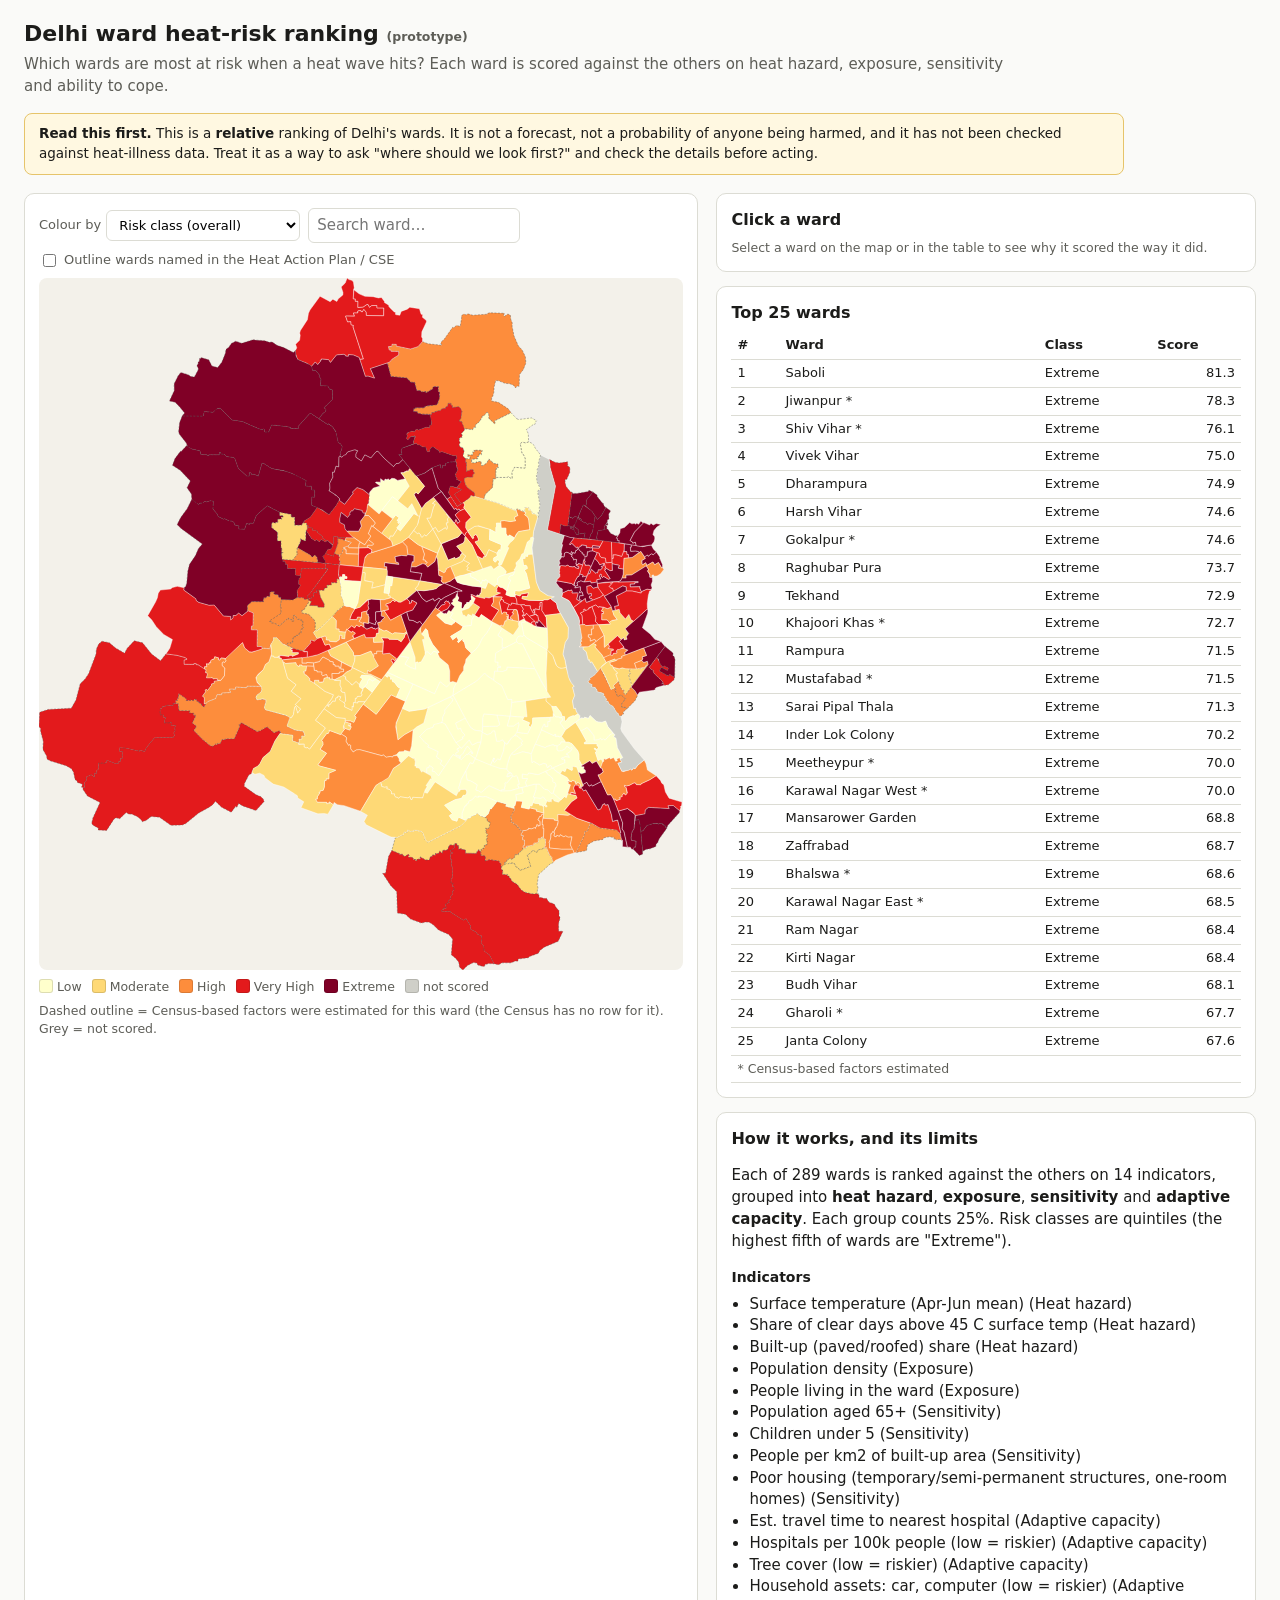
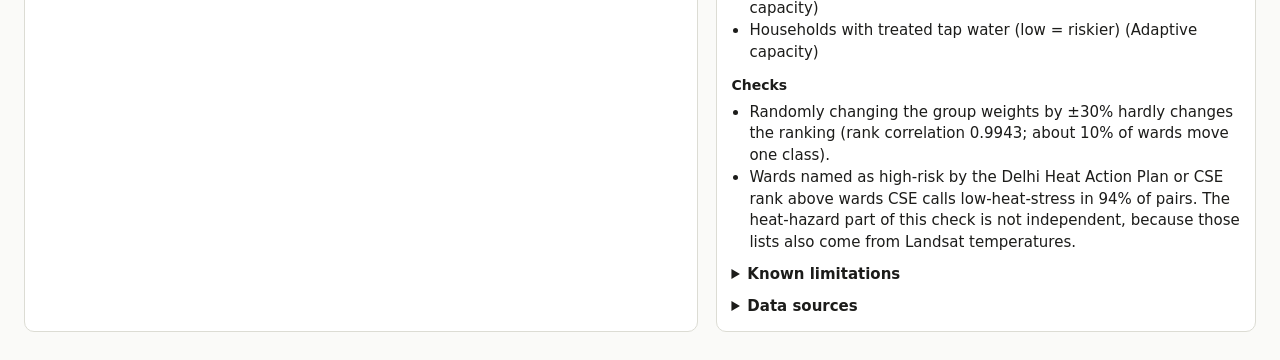
==== commit c40ecc89: "fixed heat map demo" ====
--- a/at_risk_area_model/outputs/report/index.html
+++ b/at_risk_area_model/outputs/report/index.html
@@ -87,8 +87,8 @@
  <h3>Four groups (higher = more risk)</h3>${bars}
  <h3>What pushes the score up most</h3><div class="sm">${w.drivers.split("; ").join(" · ")}</div>
  <h3>Underlying numbers</h3><table class="facts">${facts}</table>`}
-const top=scored.slice().sort((a,b)=>a.rank-b.rank).slice(0,25);
-$("#top").innerHTML="<tr><th>#</th><th>Ward</th><th>Class</th><th class='n'>Score</th></tr>"+top.map(w=>`<tr class="row" data-id="${w.id}"><td>${w.rank}</td><td>${w.name}${w.estimated?" *":""}</td><td>${w.cls}</td><td class="n">${w.score.toFixed(1)}</td></tr>`).join("")+`<tr><td colspan="4" class="sm">* Census-based factors estimated</td></tr>`;
+const topWards=scored.slice().sort((a,b)=>a.rank-b.rank).slice(0,25);
+$("#top").innerHTML="<tr><th>#</th><th>Ward</th><th>Class</th><th class='n'>Score</th></tr>"+topWards.map(w=>`<tr class="row" data-id="${w.id}"><td>${w.rank}</td><td>${w.name}${w.estimated?" *":""}</td><td>${w.cls}</td><td class="n">${w.score.toFixed(1)}</td></tr>`).join("")+`<tr><td colspan="4" class="sm">* Census-based factors estimated</td></tr>`;
 document.querySelectorAll("tr.row").forEach(r=>r.addEventListener("click",()=>select(r.dataset.id)));
 $("#layer").addEventListener("change",paint);$("#named").addEventListener("change",paint);
 $("#search").addEventListener("change",e=>{const w=DATA.wards.find(x=>x.name.toLowerCase()===e.target.value.trim().toLowerCase());if(w)select(w.id)});
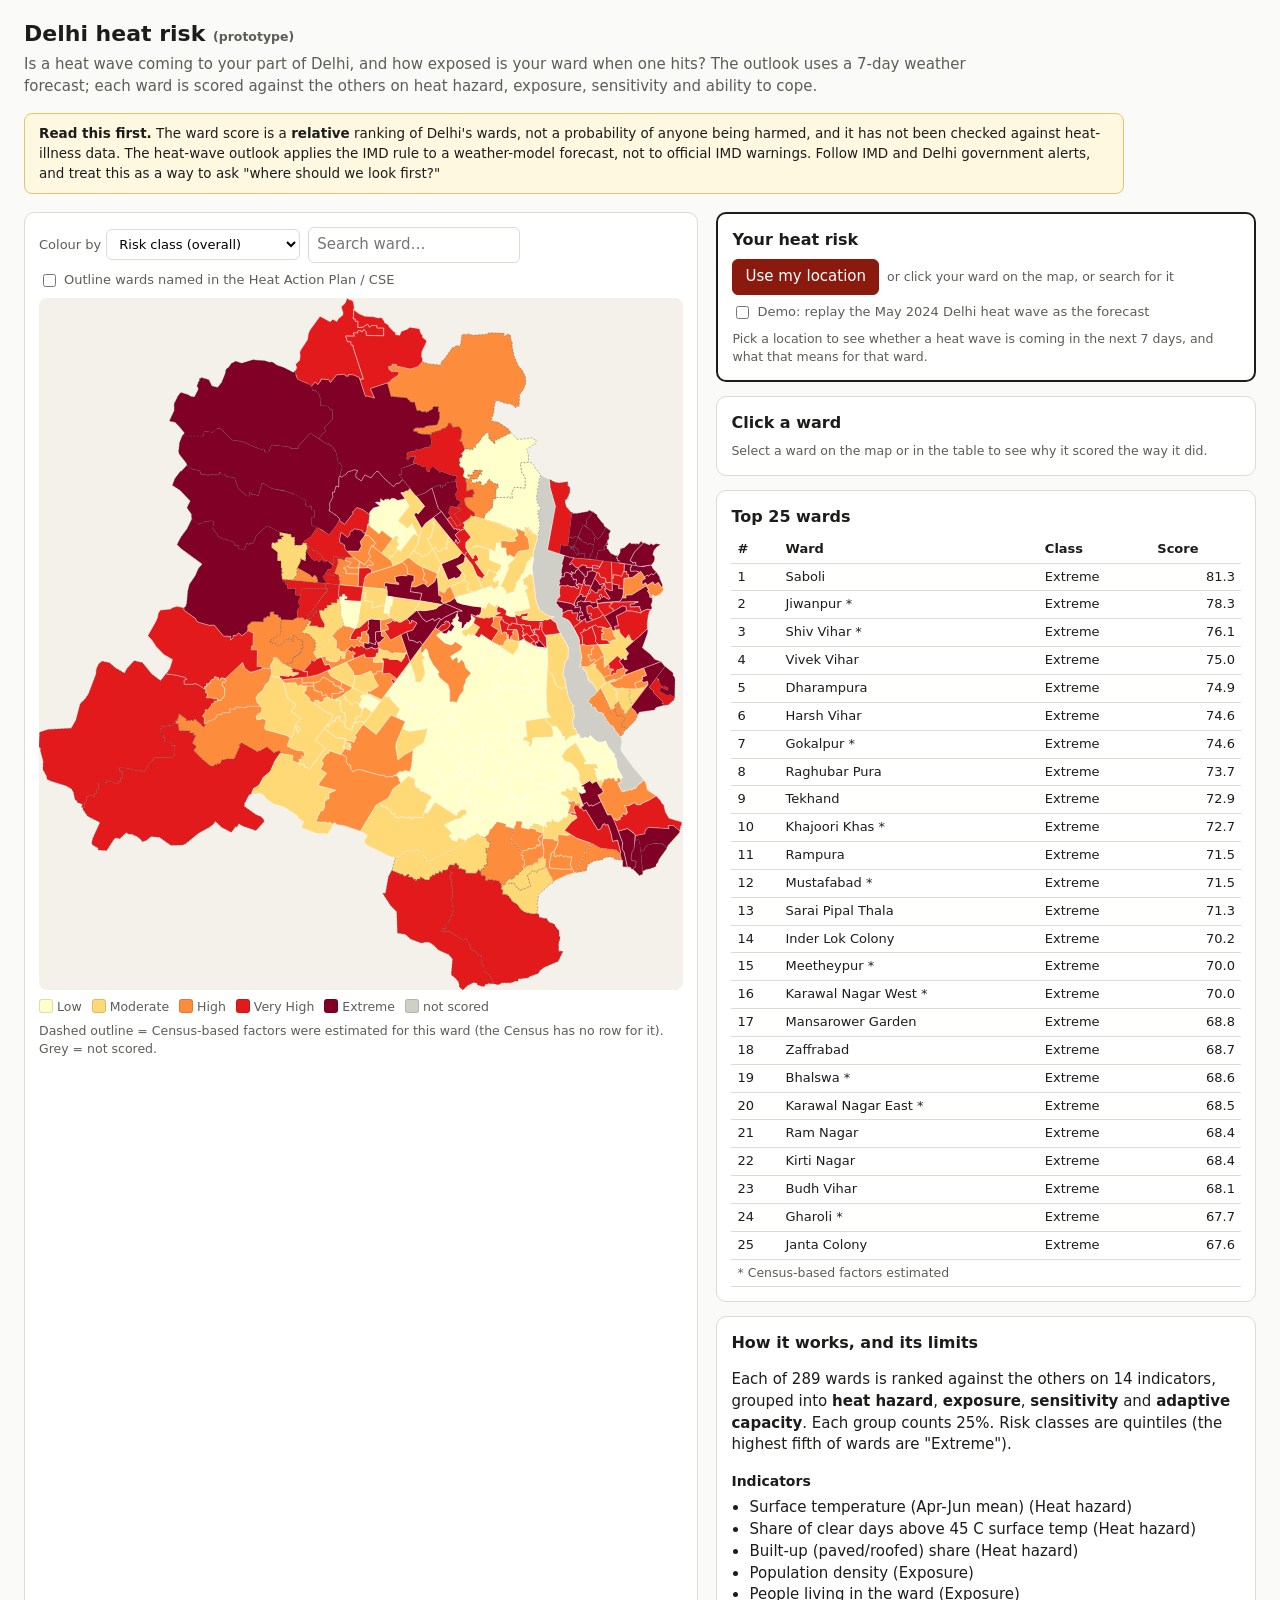
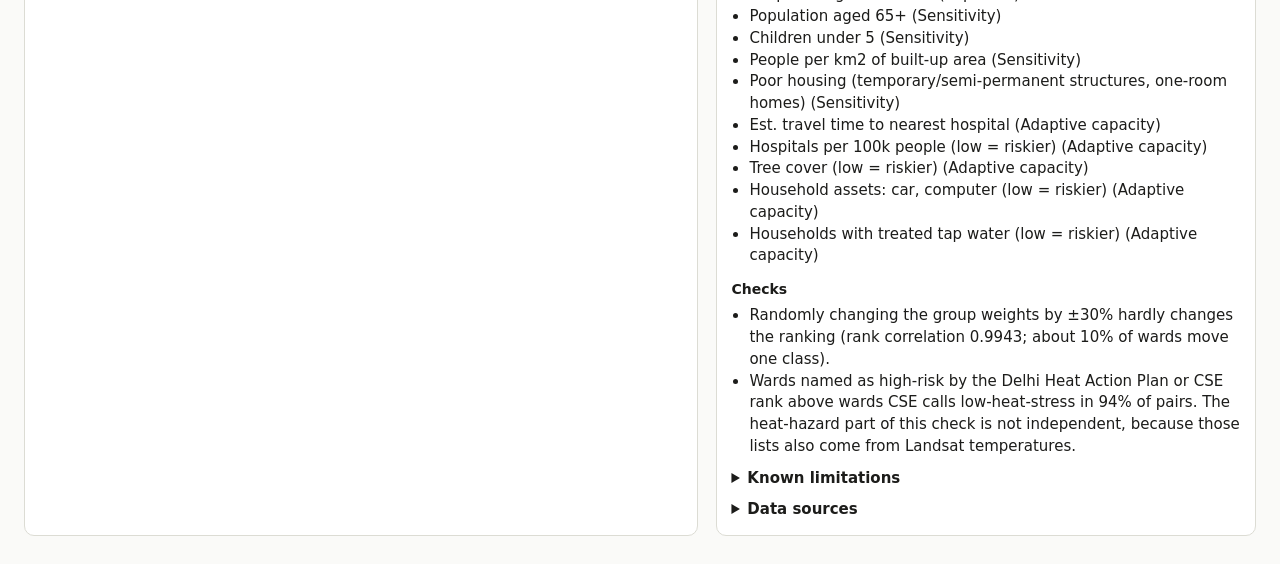
==== commit 45a0846a: "combined heat wave forecast with risk factors" ====
--- a/at_risk_area_model/outputs/report/index.html
+++ b/at_risk_area_model/outputs/report/index.html
@@ -1,6 +1,6 @@
 <!DOCTYPE html>
 <html lang="en"><head><meta charset="utf-8"><meta name="viewport" content="width=device-width,initial-scale=1">
-<title>Delhi ward heat-risk ranking (prototype)</title>
+<title>Delhi heat risk: forecast and ward ranking (prototype)</title>
 <style>
 :root{--bg:#fafaf8;--fg:#1c1c1a;--mute:#5d5d57;--line:#dcdcd4;--card:#fff;--accent:#8b1a0e}
 *{box-sizing:border-box}body{margin:0;font:15px/1.45 system-ui,-apple-system,Segoe UI,Roboto,sans-serif;background:var(--bg);color:var(--fg)}
@@ -27,10 +27,18 @@
 .facts td:first-child{color:var(--mute)}details{margin-top:10px}summary{cursor:pointer;font-weight:600}
 .flag{font-size:12.5px;color:#7a4b00;background:#fff3d6;border-radius:5px;padding:3px 7px;display:inline-block;margin-top:6px}
 .sm{font-size:12.5px;color:var(--mute)}ul{margin:6px 0 6px 18px;padding:0}
+button{font:inherit;padding:6px 12px;border:1px solid #8b1a0e;border-radius:6px;background:#8b1a0e;color:#fff;cursor:pointer}
+button:disabled{opacity:.6;cursor:wait}
+#you{border:2px solid var(--fg)}.risk{display:inline-block;padding:4px 14px;border-radius:8px;font-size:20px;font-weight:700;margin:4px 0 6px}
+.headline{font-size:15px;margin:4px 0 8px}.days{display:grid;grid-template-columns:repeat(7,1fr);gap:4px;margin:8px 0}
+.day{border:1px solid var(--line);border-radius:6px;padding:4px 2px;text-align:center;font-size:12px;line-height:1.3}
+.day b{display:block;font-size:15px}.day.today{outline:2px solid var(--fg)}.day i{display:block;height:5px;border-radius:3px;margin:3px 4px 0}
+.advice{font-size:13px;background:#f6f4ee;border-radius:6px;padding:6px 10px;margin-top:6px}
+svg circle.me{fill:#0a4fa8;stroke:#fff;stroke-width:2;pointer-events:none}
 </style></head><body>
-<header><h1>Delhi ward heat-risk ranking <span class="sm">(prototype)</span></h1>
-<p>Which wards are most at risk when a heat wave hits? Each ward is scored against the others on heat hazard, exposure, sensitivity and ability to cope.</p></header>
-<div class="banner"><b>Read this first.</b> This is a <b>relative</b> ranking of Delhi's wards. It is not a forecast, not a probability of anyone being harmed, and it has not been checked against heat-illness data. Treat it as a way to ask "where should we look first?" and check the details before acting.</div>
+<header><h1>Delhi heat risk <span class="sm">(prototype)</span></h1>
+<p>Is a heat wave coming to your part of Delhi, and how exposed is your ward when one hits? The outlook uses a 7-day weather forecast; each ward is scored against the others on heat hazard, exposure, sensitivity and ability to cope.</p></header>
+<div class="banner"><b>Read this first.</b> The ward score is a <b>relative</b> ranking of Delhi's wards, not a probability of anyone being harmed, and it has not been checked against heat-illness data. The heat-wave outlook applies the IMD rule to a weather-model forecast, not to official IMD warnings. Follow IMD and Delhi government alerts, and treat this as a way to ask "where should we look first?"</div>
 <main>
 <section class="card"><div class="controls">
 <label class="t">Colour by <select id="layer"></select></label>
@@ -42,12 +50,16 @@
 <div class="sm" style="margin-top:6px">Dashed outline = Census-based factors were estimated for this ward (the Census has no row for it). Grey = not scored.</div>
 </section>
 <section>
-<div class="card" id="detail"><h2>Click a ward</h2><div class="sm">Select a ward on the map or in the table to see why it scored the way it did.</div></div>
+<div class="card" id="you"><h2>Your heat risk</h2>
+<div class="controls"><button id="locate">Use my location</button><span class="sm">or click your ward on the map, or search for it</span></div>
+<label class="t"><input type="checkbox" id="demo"> Demo: replay the May 2024 Delhi heat wave as the forecast</label>
+<div id="youbody" class="sm" style="margin-top:8px">Pick a location to see whether a heat wave is coming in the next 7 days, and what that means for that ward.</div></div>
+<div class="card" id="detail" style="margin-top:14px"><h2>Click a ward</h2><div class="sm">Select a ward on the map or in the table to see why it scored the way it did.</div></div>
 <div class="card" style="margin-top:14px"><h2>Top 25 wards</h2><table id="top"></table></div>
 <div class="card" style="margin-top:14px"><h2>How it works, and its limits</h2><div id="method"></div></div>
 </section></main>
 <script>
-const DATA = {"W":931.3,"H":1000.0,"wards":[{"id":"CANT_1","name":"Delhi Cantt Charge 1","type":"Cantonment","d":"M536.0,525.7L543.6,548.5L544.5,565.5L536.9,563.0L528.8,558.1L534.1,548.6L520.5,546.3L536.0,525.7Z","named":[],"score":35.3,"cls":"Low","rank":249,"groups":{"Heat hazard":42.8,"Exposure":10.9,"Sensitivity":26.7,"Adaptive capacity":60.9},"drivers":"Share of clear days above 45 C surface temp; Hospitals per 100k people (low = riskier); Surface temperature (Apr-Jun mean)","estimated":false,"facts":{"total_population":13895.13352731628,"pop_density":10898.144,"lst_mean_c":43.053,"lst_hot45_share":0.375,"built_up_share":0.524,"tree_cover_pct":36.413,"elderly_share":0.045,"under5_share":0.075,"hospital_travel_min":2.377,"hospitals_per_100k":0.0,"tap_treated_pct":69.9,"assets_index":0.297}},{"id":"CANT_2","name":"Delhi Cantt Charge 2","type":"Cantonment","d":"M574.4,540.3L579.1,548.8L591.3,559.0L593.6,568.1L593.6,582.8L595.1,585.6L589.2,591.2L579.6,583.6L571.7,600.9L502.8,569.7L520.5,546.3L534.1,548.6L528.8,558.1L536.9,563.0L544.5,565.5L543.6,555.8L547.2,554.5L548.4,556.5L549.8,554.9L552.0,555.0L557.0,546.8L558.1,541.8L560.5,539.7L566.4,544.3L570.1,539.5L574.4,540.3Z","named":[],"score":35.6,"cls":"Low","rank":247,"groups":{"Heat hazard":15.2,"Exposure":34.3,"Sensitivity":41.3,"Adaptive capacity":51.5},"drivers":"People living in the ward; Poor housing (temporary/semi-permanent structures, one-room homes); Households with treated tap water (low = riskier)","estimated":false,"facts":{"total_population":62148.24824417829,"pop_density":7094.549,"lst_mean_c":41.892,"lst_hot45_share":0.25,"built_up_share":0.295,"tree_cover_pct":57.158,"elderly_share":0.044,"under5_share":0.075,"hospital_travel_min":1.297,"hospitals_per_100k":3.218,"tap_treated_pct":8.4,"assets_index":0.134}},{"id":"CANT_4","name":"Delhi Cantt Charge 4","type":"Cantonment","d":"M582.2,642.1L574.3,645.2L570.7,645.3L569.4,649.4L559.9,652.5L550.1,662.4L557.4,670.9L563.3,675.1L562.0,677.6L577.1,684.5L574.4,692.3L582.4,697.6L579.9,702.0L586.2,706.7L577.4,719.6L571.2,713.2L568.0,712.8L569.6,708.2L564.3,704.7L563.3,707.8L560.4,707.9L560.3,715.5L554.4,712.6L553.1,714.3L549.4,708.3L544.8,707.3L544.8,705.0L543.1,705.4L544.0,697.4L542.8,697.0L543.2,694.1L540.6,694.3L534.1,690.5L523.2,700.8L520.4,697.6L520.6,695.0L518.6,691.3L514.2,690.1L520.2,684.8L527.4,684.3L528.2,682.5L536.1,684.5L538.5,675.8L540.0,654.3L545.6,648.9L556.0,643.1L562.2,620.5L593.9,605.7L598.3,608.3L597.3,611.6L586.4,624.5L586.9,627.5L583.0,635.8L583.4,639.2L582.2,642.1Z","named":[],"score":36.8,"cls":"Low","rank":242,"groups":{"Heat hazard":39.2,"Exposure":26.5,"Sensitivity":27.8,"Adaptive capacity":53.6},"drivers":"People living in the ward; Households with treated tap water (low = riskier); Share of clear days above 45 C surface temp","estimated":false,"facts":{"total_population":51442.26104078415,"pop_density":6137.23,"lst_mean_c":43.027,"lst_hot45_share":0.375,"built_up_share":0.343,"tree_cover_pct":49.446,"elderly_share":0.045,"under5_share":0.075,"hospital_travel_min":8.344,"hospitals_per_100k":7.776,"tap_treated_pct":0.0,"assets_index":0.475}},{"id":"CANT_5","name":"Delhi Cantt Charge 5","type":"Cantonment","d":"M540.6,653.1L528.2,660.0L518.7,667.5L515.7,645.1L525.2,621.8L534.9,626.1L557.1,622.9L562.2,620.5L556.0,643.1L545.6,648.9L540.6,653.1Z","named":[],"score":42.6,"cls":"Moderate","rank":218,"groups":{"Heat hazard":58.8,"Exposure":9.9,"Sensitivity":34.5,"Adaptive capacity":67.2},"drivers":"Surface temperature (Apr-Jun mean); Share of clear days above 45 C surface temp; Households with treated tap water (low = riskier)","estimated":false,"facts":{"total_population":21306.56289793553,"pop_density":6098.043,"lst_mean_c":44.148,"lst_hot45_share":0.425,"built_up_share":0.461,"tree_cover_pct":26.192,"elderly_share":0.045,"under5_share":0.075,"hospital_travel_min":3.974,"hospitals_per_100k":0.0,"tap_treated_pct":14.3,"assets_index":0.49}},{"id":"CANT_6","name":"Delhi Cantt Charge 6","type":"Cantonment","d":"M508.9,602.4L529.6,611.8L516.1,642.7L515.5,648.7L518.7,667.5L528.2,660.0L540.6,653.1L538.5,675.8L536.1,684.5L528.2,682.5L527.4,684.3L520.2,684.8L516.8,688.7L511.7,690.6L511.2,692.4L507.6,691.5L501.8,692.6L497.3,689.1L495.7,690.4L463.6,681.6L458.4,682.1L454.0,685.1L450.4,680.4L450.3,675.6L449.4,674.4L447.3,675.5L443.5,669.3L444.5,665.2L443.7,663.2L436.3,658.8L441.6,651.9L439.9,650.9L439.9,647.2L440.8,647.2L441.0,650.4L449.1,653.3L451.2,648.5L446.8,647.0L446.8,645.7L448.5,645.8L448.4,647.0L449.9,647.2L450.6,644.1L442.5,641.6L442.5,639.8L449.8,639.9L455.0,642.1L458.3,634.4L455.8,632.9L468.6,615.8L487.3,630.5L508.9,602.4Z","named":[],"score":51.8,"cls":"High","rank":136,"groups":{"Heat hazard":74.5,"Exposure":44.8,"Sensitivity":21.8,"Adaptive capacity":66.0},"drivers":"People living in the ward; Surface temperature (Apr-Jun mean); Share of clear days above 45 C surface temp","estimated":false,"facts":{"total_population":98930.97358034839,"pop_density":6488.128,"lst_mean_c":46.406,"lst_hot45_share":0.625,"built_up_share":0.57,"tree_cover_pct":15.19,"elderly_share":0.045,"under5_share":0.075,"hospital_travel_min":4.407,"hospitals_per_100k":3.032,"tap_treated_pct":47.0,"assets_index":0.333}},{"id":"CANT_7","name":"Delhi Cantt Charge 7","type":"Cantonment","d":"M516.4,606.0L508.9,602.4L487.3,630.5L468.6,615.8L499.8,574.1L503.4,576.9L505.6,574.5L508.1,577.2L508.0,579.9L509.8,579.2L511.4,583.7L513.2,583.7L518.7,591.2L522.2,592.9L516.4,606.0Z","named":[],"score":44.0,"cls":"Moderate","rank":201,"groups":{"Heat hazard":63.7,"Exposure":19.0,"Sensitivity":28.6,"Adaptive capacity":64.7},"drivers":"Surface temperature (Apr-Jun mean); Share of clear days above 45 C surface temp; Households with treated tap water (low = riskier)","estimated":false,"facts":{"total_population":33151.663094406686,"pop_density":8531.051,"lst_mean_c":44.416,"lst_hot45_share":0.45,"built_up_share":0.552,"tree_cover_pct":22.13,"elderly_share":0.045,"under5_share":0.075,"hospital_travel_min":3.687,"hospitals_per_100k":0.0,"tap_treated_pct":29.5,"assets_index":0.605}},{"id":"CANT_8","name":"Delhi Cantt Charge 8","type":"Cantonment","d":"M540.5,587.0L529.5,611.8L516.4,606.0L522.2,592.9L518.7,591.2L513.2,583.7L511.4,583.7L509.8,579.2L508.0,579.9L508.1,577.2L505.6,574.5L503.4,576.9L499.8,574.1L502.8,569.7L540.5,587.0Z","named":[],"score":30.3,"cls":"Low","rank":268,"groups":{"Heat hazard":19.8,"Exposure":10.7,"Sensitivity":40.6,"Adaptive capacity":50.0},"drivers":"Poor housing (temporary/semi-permanent structures, one-room homes); Households with treated tap water (low = riskier); Household assets: car, computer (low = riskier)","estimated":false,"facts":{"total_population":16730.06105133396,"pop_density":9543.674,"lst_mean_c":41.97,"lst_hot45_share":0.25,"built_up_share":0.512,"tree_cover_pct":46.192,"elderly_share":0.045,"under5_share":0.075,"hospital_travel_min":1.546,"hospitals_per_100k":5.977,"tap_treated_pct":10.7,"assets_index":0.14}},{"id":"CANT_3","name":"Delhi Cantt Charge 3","type":"Cantonment","d":"M603.7,585.0L599.5,593.1L598.4,603.2L558.0,622.6L534.7,626.1L525.2,621.8L540.5,587.0L571.7,600.9L579.6,583.6L589.2,591.2L595.9,583.5L599.7,583.3L603.7,585.0Z","named":[],"score":23.4,"cls":"Low","rank":283,"groups":{"Heat hazard":6.4,"Exposure":17.1,"Sensitivity":15.3,"Adaptive capacity":54.7},"drivers":"Households with treated tap water (low = riskier); Est. travel time to nearest hospital; Hospitals per 100k people (low = riskier)","estimated":false,"facts":{"total_population":33451.727872712065,"pop_density":6579.805,"lst_mean_c":40.99,"lst_hot45_share":0.15,"built_up_share":0.312,"tree_cover_pct":63.14,"elderly_share":0.044,"under5_share":0.074,"hospital_travel_min":4.688,"hospitals_per_100k":0.0,"tap_treated_pct":23.3,"assets_index":0.952}},{"id":"NDMC_1","name":"Ndmc Charge 1","type":"NDMC","d":"M700.7,515.6L704.6,519.9L734.4,537.3L733.6,538.6L734.4,540.8L732.8,571.1L734.1,597.4L717.1,565.7L715.7,565.2L716.1,563.8L698.5,528.6L693.5,528.7L690.3,525.8L689.8,522.3L692.6,518.0L696.2,517.1L699.0,518.0L700.7,515.6Z","named":[],"score":16.9,"cls":"Low","rank":287,"groups":{"Heat hazard":11.7,"Exposure":0.7,"Sensitivity":14.8,"Adaptive capacity":40.6},"drivers":"Est. travel time to nearest hospital; Hospitals per 100k people (low = riskier); Poor housing (temporary/semi-permanent structures, one-room homes)","estimated":false,"facts":{"total_population":10033.294491933017,"pop_density":2544.584,"lst_mean_c":41.654,"lst_hot45_share":0.125,"built_up_share":0.535,"tree_cover_pct":43.163,"elderly_share":0.042,"under5_share":0.063,"hospital_travel_min":6.003,"hospitals_per_100k":0.0,"tap_treated_pct":99.4,"assets_index":0.772}},{"id":"NDMC_2","name":"Ndmc Charge 2","type":"NDMC","d":"M702.9,495.2L702.8,497.2L697.3,498.2L700.8,515.5L699.0,518.0L696.2,517.1L692.6,518.0L689.8,522.3L690.3,525.8L688.2,526.9L673.1,534.7L669.1,533.5L669.5,520.9L663.0,516.6L669.3,505.9L685.1,516.1L693.5,504.1L692.7,499.1L693.7,498.9L693.8,496.1L701.2,492.3L702.9,495.2Z","named":[],"score":22.0,"cls":"Low","rank":285,"groups":{"Heat hazard":32.8,"Exposure":13.0,"Sensitivity":24.3,"Adaptive capacity":17.7},"drivers":"Population aged 65+; Built-up (paved/roofed) share; Share of clear days above 45 C surface temp","estimated":false,"facts":{"total_population":19808.38541508843,"pop_density":10765.427,"lst_mean_c":42.344,"lst_hot45_share":0.275,"built_up_share":0.736,"tree_cover_pct":24.929,"elderly_share":0.047,"under5_share":0.063,"hospital_travel_min":1.598,"hospitals_per_100k":20.193,"tap_treated_pct":98.7,"assets_index":0.704}},{"id":"NDMC_3","name":"Ndmc Charge 3","type":"NDMC","d":"M665.9,502.5L669.3,505.9L663.0,516.6L669.5,520.9L669.1,533.5L670.7,535.8L659.9,542.4L659.2,554.8L663.5,555.1L663.1,560.8L666.9,561.0L666.8,563.1L663.0,562.8L662.7,568.5L658.4,568.3L657.7,580.9L648.5,575.6L644.0,571.0L632.4,582.6L598.4,603.2L599.5,592.9L607.9,574.9L613.6,567.1L613.7,561.6L616.3,555.8L617.3,550.2L621.8,544.4L631.1,536.9L635.7,530.7L640.2,521.2L647.6,512.0L653.4,502.3L654.9,497.3L665.9,502.5Z","named":[],"score":29.6,"cls":"Low","rank":270,"groups":{"Heat hazard":6.7,"Exposure":38.8,"Sensitivity":31.6,"Adaptive capacity":41.3},"drivers":"People living in the ward; People per km2 of built-up area; Est. travel time to nearest hospital","estimated":false,"facts":{"total_population":72316.41795633569,"pop_density":8051.26,"lst_mean_c":41.14,"lst_hot45_share":0.2,"built_up_share":0.161,"tree_cover_pct":80.594,"elderly_share":0.039,"under5_share":0.057,"hospital_travel_min":5.564,"hospitals_per_100k":1.383,"tap_treated_pct":96.8,"assets_index":0.622}},{"id":"NDMC_4","name":"Ndmc Charge 4","type":"NDMC","d":"M715.5,564.7L676.6,562.5L676.3,566.4L669.3,568.9L662.7,568.5L663.0,562.8L666.8,563.1L666.9,561.0L663.1,560.8L663.5,555.1L659.2,554.8L659.9,542.4L670.7,535.8L671.4,534.0L673.1,534.7L690.3,525.8L693.5,528.7L698.4,528.6L716.1,563.8L715.5,564.7Z","named":[],"score":14.2,"cls":"Low","rank":289,"groups":{"Heat hazard":10.3,"Exposure":6.9,"Sensitivity":18.0,"Adaptive capacity":21.5},"drivers":"Poor housing (temporary/semi-permanent structures, one-room homes); Est. travel time to nearest hospital; Built-up (paved/roofed) share","estimated":false,"facts":{"total_population":19501.572085376036,"pop_density":4456.484,"lst_mean_c":41.395,"lst_hot45_share":0.1,"built_up_share":0.535,"tree_cover_pct":42.387,"elderly_share":0.037,"under5_share":0.056,"hospital_travel_min":2.591,"hospitals_per_100k":10.256,"tap_treated_pct":97.65,"assets_index":0.776}},{"id":"NDMC_5","name":"Ndmc Charge 5","type":"NDMC","d":"M715.5,564.7L717.1,565.7L726.2,583.8L739.5,605.8L683.3,613.5L683.1,609.0L677.1,609.2L668.2,588.7L657.0,582.0L658.4,568.3L670.6,568.6L676.3,566.4L676.6,562.5L715.5,564.7Z","named":[],"score":22.7,"cls":"Low","rank":284,"groups":{"Heat hazard":3.2,"Exposure":8.5,"Sensitivity":24.5,"Adaptive capacity":54.5},"drivers":"Poor housing (temporary/semi-permanent structures, one-room homes); Est. travel time to nearest hospital; Hospitals per 100k people (low = riskier)","estimated":false,"facts":{"total_population":23927.063137206158,"pop_density":3004.026,"lst_mean_c":39.698,"lst_hot45_share":0.05,"built_up_share":0.32,"tree_cover_pct":64.871,"elderly_share":0.042,"under5_share":0.068,"hospital_travel_min":8.108,"hospitals_per_100k":0.0,"tap_treated_pct":82.367,"assets_index":0.654}},{"id":"NDMC_7","name":"Ndmc Charge 7","type":"NDMC","d":"M680.9,633.2L676.8,647.3L685.9,647.4L693.0,642.4L693.8,645.7L690.3,657.9L679.5,668.5L676.4,674.2L669.6,667.6L665.6,669.6L661.2,669.6L658.4,654.6L655.4,654.8L653.8,657.7L647.8,660.2L640.6,656.8L641.2,648.0L662.2,647.7L665.7,645.6L661.8,631.5L680.9,633.2Z","named":[],"score":30.6,"cls":"Low","rank":267,"groups":{"Heat hazard":29.2,"Exposure":26.1,"Sensitivity":48.6,"Adaptive capacity":18.3},"drivers":"Poor housing (temporary/semi-permanent structures, one-room homes); People living in the ward; Children under 5","estimated":false,"facts":{"total_population":38333.929819181365,"pop_density":12668.186,"lst_mean_c":42.431,"lst_hot45_share":0.275,"built_up_share":0.622,"tree_cover_pct":34.341,"elderly_share":0.045,"under5_share":0.077,"hospital_travel_min":1.222,"hospitals_per_100k":20.869,"tap_treated_pct":95.0,"assets_index":0.647}},{"id":"NDMC_8","name":"Ndmc Charge 8","type":"NDMC","d":"M661.8,631.5L665.7,645.6L662.2,647.7L641.2,648.0L641.2,635.3L643.0,629.9L661.8,631.5Z","named":[],"score":27.2,"cls":"Low","rank":278,"groups":{"Heat hazard":14.3,"Exposure":7.6,"Sensitivity":34.8,"Adaptive capacity":52.1},"drivers":"Hospitals per 100k people (low = riskier); Est. travel time to nearest hospital; Children under 5","estimated":false,"facts":{"total_population":10390.005053496892,"pop_density":9602.592,"lst_mean_c":41.687,"lst_hot45_share":0.2,"built_up_share":0.514,"tree_cover_pct":46.453,"elderly_share":0.045,"under5_share":0.077,"hospital_travel_min":4.173,"hospitals_per_100k":0.0,"tap_treated_pct":87.9,"assets_index":0.623}},{"id":"NDMC_9","name":"Ndmc Charge 9","type":"NDMC","d":"M647.5,574.9L669.1,589.8L677.2,609.3L683.1,609.0L682.6,625.6L680.9,633.2L643.0,629.9L641.2,635.3L640.6,656.8L639.4,654.9L629.8,653.6L626.8,652.1L621.1,646.3L598.4,603.2L632.4,582.6L644.0,571.0L647.5,574.9Z","named":[],"score":28.5,"cls":"Low","rank":275,"groups":{"Heat hazard":13.3,"Exposure":27.9,"Sensitivity":27.6,"Adaptive capacity":45.2},"drivers":"People living in the ward; Poor housing (temporary/semi-permanent structures, one-room homes); Est. travel time to nearest hospital","estimated":false,"facts":{"total_population":55533.80150143664,"pop_density":5042.11,"lst_mean_c":41.532,"lst_hot45_share":0.225,"built_up_share":0.428,"tree_cover_pct":51.694,"elderly_share":0.042,"under5_share":0.069,"hospital_travel_min":4.653,"hospitals_per_100k":5.402,"tap_treated_pct":87.3,"assets_index":0.452}},{"id":"NDMC_6","name":"Ndmc Charge 6","type":"NDMC","d":"M700.4,634.9L680.9,633.2L683.3,613.5L703.0,611.2L705.3,634.2L701.7,633.8L700.4,634.9Z","named":[],"score":15.4,"cls":"Low","rank":288,"groups":{"Heat hazard":12.1,"Exposure":7.6,"Sensitivity":27.6,"Adaptive capacity":14.4},"drivers":"Children under 5; Built-up (paved/roofed) share; Population aged 65+","estimated":false,"facts":{"total_population":11319.921606006923,"pop_density":8348.025,"lst_mean_c":41.34,"lst_hot45_share":0.125,"built_up_share":0.566,"tree_cover_pct":42.729,"elderly_share":0.045,"under5_share":0.077,"hospital_travel_min":1.302,"hospitals_per_100k":8.834,"tap_treated_pct":97.4,"assets_index":0.786}},{"id":"80","name":"Chandni Chowk","type":"MCD (pre-2022)","d":"M739.9,462.9L740.4,464.4L747.9,469.9L749.5,477.1L753.6,484.9L731.1,487.6L726.5,480.3L726.9,468.8L724.1,469.2L724.4,474.6L723.2,474.5L723.2,479.4L716.8,478.2L716.4,480.8L714.9,479.0L714.3,480.3L716.7,482.8L714.3,484.6L710.0,476.8L709.9,473.7L702.2,473.4L701.7,472.1L694.0,472.6L690.7,471.3L690.1,464.5L688.0,460.4L688.3,457.3L695.2,459.6L696.6,456.8L707.4,454.7L705.7,460.5L698.6,460.1L697.9,463.4L707.5,465.8L728.3,466.3L729.5,464.9L735.2,464.9L739.9,462.9Z","named":["CSE_very_high_vulnerability"],"score":56.7,"cls":"Very High","rank":95,"groups":{"Heat hazard":49.5,"Exposure":51.9,"Sensitivity":60.0,"Adaptive capacity":65.2},"drivers":"People living in the ward; Poor housing (temporary/semi-permanent structures, one-room homes); Population density","estimated":false,"facts":{"total_population":62626.897359668874,"pop_density":23958.262,"lst_mean_c":43.439,"lst_hot45_share":0.35,"built_up_share":0.626,"tree_cover_pct":31.954,"elderly_share":0.05,"under5_share":0.072,"hospital_travel_min":3.197,"hospitals_per_100k":1.597,"tap_treated_pct":59.0,"assets_index":0.152}},{"id":"81","name":"Minto Road","type":"MCD (pre-2022)","d":"M703.9,495.2L719.5,504.0L733.9,505.7L735.4,533.8L734.4,537.3L704.6,519.9L700.7,515.6L697.3,498.2L702.8,497.2L702.9,495.2L703.9,495.2Z","named":[],"score":35.1,"cls":"Low","rank":252,"groups":{"Heat hazard":34.9,"Exposure":23.4,"Sensitivity":48.3,"Adaptive capacity":33.7},"drivers":"Poor housing (temporary/semi-permanent structures, one-room homes); Population aged 65+; Household assets: car, computer (low = riskier)","estimated":false,"facts":{"total_population":34056.04518545528,"pop_density":13471.537,"lst_mean_c":42.583,"lst_hot45_share":0.275,"built_up_share":0.731,"tree_cover_pct":24.183,"elderly_share":0.056,"under5_share":0.069,"hospital_travel_min":1.071,"hospitals_per_100k":17.618,"tap_treated_pct":92.6,"assets_index":0.223}},{"id":"82","name":"Kucha Pandit","type":"MCD (pre-2022)","d":"M704.2,484.1L716.8,496.3L716.9,496.8L712.0,497.4L711.3,499.7L702.9,495.2L698.1,487.2L702.5,487.6L704.2,484.1Z","named":["CSE_heat_stressed_100pct"],"score":59.3,"cls":"Very High","rank":68,"groups":{"Heat hazard":92.0,"Exposure":33.0,"Sensitivity":47.3,"Adaptive capacity":64.8},"drivers":"Built-up (paved/roofed) share; Population density; Surface temperature (Apr-Jun mean)","estimated":false,"facts":{"total_population":10501.567655221013,"pop_density":30978.076,"lst_mean_c":44.511,"lst_hot45_share":0.475,"built_up_share":0.994,"tree_cover_pct":0.38,"elderly_share":0.056,"under5_share":0.069,"hospital_travel_min":1.942,"hospitals_per_100k":0.0,"tap_treated_pct":94.4,"assets_index":0.299}},{"id":"83","name":"Bazar Sitaram","type":"MCD (pre-2022)","d":"M722.0,493.9L720.6,498.6L719.2,498.7L718.5,496.6L717.3,498.0L719.0,503.4L715.6,502.4L711.3,499.7L712.0,497.4L716.8,496.3L708.4,488.8L718.9,485.9L719.1,487.7L720.9,487.7L722.0,493.9Z","named":["CSE_heat_stressed_100pct"],"score":57.9,"cls":"Very High","rank":83,"groups":{"Heat hazard":91.1,"Exposure":40.8,"Sensitivity":52.9,"Adaptive capacity":46.7},"drivers":"Population density; Built-up (paved/roofed) share; Share of clear days above 45 C surface temp","estimated":false,"facts":{"total_population":12540.5614691349,"pop_density":35127.623,"lst_mean_c":44.37,"lst_hot45_share":0.475,"built_up_share":0.993,"tree_cover_pct":0.169,"elderly_share":0.056,"under5_share":0.069,"hospital_travel_min":0.596,"hospitals_per_100k":7.974,"tap_treated_pct":95.5,"assets_index":0.21}},{"id":"85","name":"Idgah Road","type":"MCD (pre-2022)","d":"M683.0,469.5L696.3,472.4L700.2,478.6L698.5,481.2L699.4,481.7L698.8,482.6L700.6,483.2L700.9,486.8L698.1,487.2L701.2,492.3L693.8,496.1L692.9,487.2L691.1,480.5L690.1,480.7L689.8,479.1L676.3,479.4L679.4,471.5L682.1,472.7L683.0,469.5Z","named":[],"score":56.9,"cls":"Very High","rank":90,"groups":{"Heat hazard":91.4,"Exposure":25.4,"Sensitivity":44.3,"Adaptive capacity":66.2},"drivers":"Surface temperature (Apr-Jun mean); Built-up (paved/roofed) share; Share of clear days above 45 C surface temp","estimated":false,"facts":{"total_population":17801.368937073716,"pop_density":22999.185,"lst_mean_c":44.598,"lst_hot45_share":0.5,"built_up_share":0.965,"tree_cover_pct":3.29,"elderly_share":0.054,"under5_share":0.07,"hospital_travel_min":1.775,"hospitals_per_100k":0.0,"tap_treated_pct":93.167,"assets_index":0.171}},{"id":"108","name":"Khyala","type":"MCD (pre-2022)","d":"M493.2,464.9L494.0,481.9L486.5,482.6L486.4,493.9L488.0,497.0L486.3,497.6L486.2,501.1L476.7,497.7L476.8,489.5L475.6,488.6L475.8,486.0L473.6,486.0L473.8,481.4L476.5,478.0L475.3,473.4L476.4,470.3L475.6,464.9L480.5,463.9L493.2,464.9Z","named":["DDMA_HAP_2019_LST_hotspot"],"score":63.2,"cls":"Extreme","rank":41,"groups":{"Heat hazard":68.6,"Exposure":68.5,"Sensitivity":64.3,"Adaptive capacity":51.4},"drivers":"Population density; People living in the ward; Population aged 65+","estimated":false,"facts":{"total_population":56287.59394441663,"pop_density":39611.255,"lst_mean_c":43.488,"lst_hot45_share":0.4,"built_up_share":0.892,"tree_cover_pct":5.801,"elderly_share":0.06,"under5_share":0.072,"hospital_travel_min":1.808,"hospitals_per_100k":1.777,"tap_treated_pct":96.4,"assets_index":0.35}},{"id":"109","name":"Janak Puri North","type":"MCD (pre-2022)","d":"M483.2,519.8L483.7,526.5L497.4,526.1L496.9,539.5L488.1,539.4L488.1,543.0L484.2,542.9L483.7,548.4L479.7,539.3L464.0,545.5L454.8,545.9L454.2,541.0L444.0,526.3L470.3,514.8L472.2,519.8L483.2,519.8Z","named":[],"score":49.0,"cls":"High","rank":161,"groups":{"Heat hazard":39.9,"Exposure":81.0,"Sensitivity":47.1,"Adaptive capacity":28.1},"drivers":"People living in the ward; Population density; Population aged 65+","estimated":false,"facts":{"total_population":103899.9369697348,"pop_density":35388.262,"lst_mean_c":42.922,"lst_hot45_share":0.275,"built_up_share":0.775,"tree_cover_pct":20.015,"elderly_share":0.058,"under5_share":0.072,"hospital_travel_min":1.305,"hospitals_per_100k":1.925,"tap_treated_pct":97.1,"assets_index":0.88}},{"id":"11","name":"Mukherjee Nagar","type":"MCD (pre-2022)","d":"M690.7,333.4L703.8,339.3L701.8,342.1L706.2,345.4L708.0,350.0L709.4,363.7L693.3,366.3L689.6,370.5L687.2,375.7L681.3,372.0L679.4,371.5L678.6,373.6L676.5,372.7L674.9,369.3L674.7,361.5L667.9,361.6L667.1,351.0L672.4,350.5L681.0,352.0L688.8,350.7L687.2,347.8L687.7,345.0L692.0,343.3L689.4,336.6L690.7,333.4Z","named":[],"score":47.1,"cls":"High","rank":173,"groups":{"Heat hazard":14.6,"Exposure":58.7,"Sensitivity":58.9,"Adaptive capacity":56.3},"drivers":"People living in the ward; Population density; People per km2 of built-up area","estimated":false,"facts":{"total_population":70510.69578233194,"pop_density":27287.421,"lst_mean_c":41.342,"lst_hot45_share":0.15,"built_up_share":0.618,"tree_cover_pct":28.268,"elderly_share":0.046,"under5_share":0.075,"hospital_travel_min":5.017,"hospitals_per_100k":0.0,"tap_treated_pct":92.75,"assets_index":0.513}},{"id":"117","name":"Janak Puri West","type":"MCD (pre-2022)","d":"M444.0,526.3L454.2,541.0L454.8,545.9L456.8,546.1L456.2,553.5L452.7,563.0L421.9,546.6L417.3,538.4L444.0,526.3Z","named":[],"score":42.2,"cls":"Moderate","rank":221,"groups":{"Heat hazard":36.2,"Exposure":68.9,"Sensitivity":47.6,"Adaptive capacity":16.0},"drivers":"Population density; People living in the ward; Population aged 65+","estimated":false,"facts":{"total_population":74772.36219665411,"pop_density":32852.532,"lst_mean_c":42.597,"lst_hot45_share":0.275,"built_up_share":0.761,"tree_cover_pct":22.502,"elderly_share":0.056,"under5_share":0.073,"hospital_travel_min":1.433,"hospitals_per_100k":8.024,"tap_treated_pct":99.35,"assets_index":0.937}},{"id":"118","name":"Janak Puri South","type":"MCD (pre-2022)","d":"M479.7,539.3L490.6,560.7L478.1,569.0L475.0,567.2L475.8,572.3L471.8,572.4L452.7,563.0L456.2,553.5L456.8,546.1L464.0,545.5L479.7,539.3Z","named":[],"score":45.6,"cls":"Moderate","rank":188,"groups":{"Heat hazard":35.1,"Exposure":58.1,"Sensitivity":46.8,"Adaptive capacity":42.5},"drivers":"People living in the ward; Population density; Population aged 65+","estimated":false,"facts":{"total_population":62974.0131296077,"pop_density":29020.283,"lst_mean_c":42.481,"lst_hot45_share":0.275,"built_up_share":0.764,"tree_cover_pct":22.225,"elderly_share":0.05,"under5_share":0.074,"hospital_travel_min":3.064,"hospitals_per_100k":3.176,"tap_treated_pct":91.75,"assets_index":0.663}},{"id":"119","name":"Milap Nagar","type":"MCD (pre-2022)","d":"M437.3,555.2L436.1,563.5L433.5,563.9L433.6,561.1L427.6,560.9L427.6,558.8L425.0,558.7L425.1,554.8L420.1,554.0L420.1,552.8L410.3,547.7L405.1,554.6L398.9,555.5L398.9,556.5L387.1,555.6L387.1,556.7L380.0,556.6L380.1,548.9L399.3,545.5L417.3,538.2L421.5,546.3L437.3,555.2Z","named":["CSE_heat_stressed_100pct"],"score":49.4,"cls":"High","rank":156,"groups":{"Heat hazard":79.8,"Exposure":54.7,"Sensitivity":36.1,"Adaptive capacity":27.1},"drivers":"Population density; Built-up (paved/roofed) share; Surface temperature (Apr-Jun mean)","estimated":false,"facts":{"total_population":46939.79273410651,"pop_density":31503.217,"lst_mean_c":44.029,"lst_hot45_share":0.375,"built_up_share":0.996,"tree_cover_pct":0.071,"elderly_share":0.052,"under5_share":0.073,"hospital_travel_min":0.454,"hospitals_per_100k":8.522,"tap_treated_pct":99.7,"assets_index":0.727}},{"id":"120","name":"Sita Puri","type":"MCD (pre-2022)","d":"M452.7,563.0L451.3,566.1L444.1,569.9L438.2,575.3L427.0,580.6L423.5,579.6L423.2,571.6L433.8,571.5L433.9,569.5L440.1,568.6L440.2,565.4L436.1,565.3L437.3,555.2L452.7,563.0Z","named":[],"score":48.9,"cls":"High","rank":162,"groups":{"Heat hazard":76.1,"Exposure":23.5,"Sensitivity":32.4,"Adaptive capacity":63.5},"drivers":"Built-up (paved/roofed) share; Surface temperature (Apr-Jun mean); Share of clear days above 45 C surface temp","estimated":false,"facts":{"total_population":17377.285396138996,"pop_density":22278.571,"lst_mean_c":43.683,"lst_hot45_share":0.375,"built_up_share":0.99,"tree_cover_pct":0.029,"elderly_share":0.045,"under5_share":0.075,"hospital_travel_min":0.67,"hospitals_per_100k":0.0,"tap_treated_pct":90.4,"assets_index":0.283}},{"id":"133","name":"Chhawla","type":"MCD (pre-2022)","d":"M193.8,614.8L201.3,614.9L202.4,625.1L218.3,625.3L217.6,628.7L223.6,628.8L223.6,631.8L227.0,631.9L221.7,643.1L227.8,647.8L223.9,653.9L236.7,666.9L246.7,675.1L251.1,676.8L255.2,673.5L257.2,674.8L257.6,672.6L261.8,672.6L264.5,667.0L269.4,666.9L269.4,665.8L282.1,665.9L289.8,648.4L289.2,644.9L290.9,645.0L292.3,642.5L315.0,655.2L318.8,654.6L329.5,648.4L339.6,657.2L345.7,654.4L349.7,655.7L341.0,668.8L334.1,684.1L323.7,693.1L319.1,702.1L316.0,705.5L309.9,708.7L307.2,715.9L303.2,718.4L296.8,730.8L296.5,734.6L313.8,746.9L320.8,749.6L324.3,753.4L325.3,756.5L313.5,769.7L294.6,763.0L288.5,759.3L286.0,764.8L284.3,763.5L277.9,772.1L263.9,764.8L255.0,756.1L251.0,761.1L245.9,764.8L230.7,773.3L212.1,788.4L207.1,790.5L190.6,791.0L174.1,779.2L162.1,778.1L155.1,783.8L149.5,785.8L146.9,782.1L141.8,778.1L133.7,774.5L130.2,774.9L126.0,772.3L116.6,781.4L111.5,780.0L108.5,781.7L97.7,798.3L85.1,797.6L86.0,795.1L78.1,790.8L76.1,788.0L77.9,780.3L88.2,758.0L70.0,748.5L63.4,738.8L63.4,736.4L65.9,736.5L65.7,729.2L68.4,726.1L68.3,721.1L75.3,717.8L80.3,721.1L80.3,715.7L83.5,715.6L82.8,712.5L86.0,709.4L86.2,700.8L94.9,701.0L97.5,700.2L97.6,697.6L100.1,697.5L109.3,701.4L115.1,701.4L115.2,698.9L117.5,698.9L117.6,694.4L120.2,694.4L120.3,684.1L116.5,684.2L116.5,679.0L125.2,679.1L145.3,683.9L145.3,682.2L152.7,684.4L155.0,678.9L166.9,664.5L194.0,663.7L196.5,660.5L194.5,657.5L196.5,654.8L196.8,652.7L195.9,651.8L197.1,646.6L190.8,646.5L190.9,642.0L189.6,642.0L189.7,643.1L180.7,643.0L182.8,635.0L179.6,634.9L179.9,631.6L174.9,631.4L175.0,622.7L177.1,622.6L178.7,619.2L182.8,618.8L183.8,616.9L193.7,618.2L193.8,614.8Z","named":[],"score":59.0,"cls":"Very High","rank":71,"groups":{"Heat hazard":66.3,"Exposure":49.5,"Sensitivity":42.1,"Adaptive capacity":78.0},"drivers":"People living in the ward; Surface temperature (Apr-Jun mean); Share of clear days above 45 C surface temp","estimated":true,"facts":{"total_population":211181.90683576866,"pop_density":2710.136,"lst_mean_c":46.579,"lst_hot45_share":0.6,"built_up_share":0.09,"tree_cover_pct":9.774,"elderly_share":0.046,"under5_share":0.076,"hospital_travel_min":12.701,"hospitals_per_100k":0.0,"tap_treated_pct":51.626,"assets_index":0.379}},{"id":"134","name":"Nangli Sakravati","type":"MCD (pre-2022)","d":"M320.8,590.2L322.1,592.6L321.6,596.6L319.6,600.2L314.2,603.5L313.4,606.6L314.2,609.1L327.3,608.8L328.0,612.6L325.7,619.8L326.8,623.8L359.9,633.2L362.7,635.3L362.5,637.3L358.3,647.5L370.2,653.3L382.0,655.0L384.4,661.9L379.6,661.9L379.9,666.3L375.9,666.4L375.3,672.0L366.2,668.8L367.1,660.8L348.2,658.4L349.7,655.7L346.6,654.3L339.6,657.2L329.5,648.4L318.8,654.6L315.0,655.2L292.3,642.5L290.9,645.0L289.2,644.9L289.8,648.4L282.1,665.9L269.4,665.8L269.4,666.9L264.5,667.0L261.8,672.6L257.6,672.6L257.2,674.8L255.2,673.5L251.1,676.8L246.7,675.1L236.7,666.9L223.9,653.9L227.8,647.8L221.7,643.1L227.0,631.9L223.6,631.8L223.6,628.8L217.6,628.7L218.3,625.3L202.4,625.1L201.3,614.9L197.6,614.9L197.7,610.3L200.1,610.3L200.2,606.6L201.4,607.2L201.8,600.4L212.8,607.9L212.7,610.5L218.8,610.6L218.9,609.5L223.2,610.7L224.7,608.4L227.8,609.6L227.7,611.4L230.2,611.6L230.1,613.5L232.7,613.6L232.3,614.9L235.1,615.6L235.1,617.7L238.6,619.8L240.7,615.5L244.1,612.1L255.2,607.9L257.5,602.0L264.2,602.4L264.2,599.8L276.9,599.1L275.0,594.1L284.3,594.3L284.2,591.1L300.5,592.2L300.6,589.9L320.8,590.2Z","named":[],"score":54.1,"cls":"High","rank":118,"groups":{"Heat hazard":67.6,"Exposure":52.1,"Sensitivity":23.9,"Adaptive capacity":73.0},"drivers":"People living in the ward; Surface temperature (Apr-Jun mean); Share of clear days above 45 C surface temp","estimated":true,"facts":{"total_population":154726.66604375734,"pop_density":7013.266,"lst_mean_c":45.81,"lst_hot45_share":0.575,"built_up_share":0.302,"tree_cover_pct":10.219,"elderly_share":0.045,"under5_share":0.075,"hospital_travel_min":7.726,"hospitals_per_100k":1.293,"tap_treated_pct":43.388,"assets_index":0.4}},{"id":"135","name":"Kakraula","type":"MCD (pre-2022)","d":"M346.7,549.3L350.1,549.2L351.9,551.9L359.3,578.4L371.6,587.8L364.5,597.1L378.6,607.9L370.4,616.4L378.2,622.8L373.8,628.9L370.8,618.8L369.5,620.2L367.7,631.1L364.0,635.8L356.5,631.8L326.8,623.8L325.7,619.8L328.0,612.6L327.9,609.5L323.5,608.1L315.3,609.7L313.4,606.6L315.1,602.5L320.8,598.6L322.1,594.7L321.2,590.8L313.9,582.2L314.2,576.0L323.9,566.3L327.1,558.5L332.3,554.6L335.2,546.0L339.5,546.4L339.5,547.9L345.4,548.1L345.5,546.7L346.7,546.8L346.7,549.3Z","named":["CSE_very_high_vulnerability"],"score":44.7,"cls":"Moderate","rank":194,"groups":{"Heat hazard":42.0,"Exposure":57.1,"Sensitivity":38.8,"Adaptive capacity":41.0},"drivers":"People living in the ward; Share of clear days above 45 C surface temp; Households with treated tap water (low = riskier)","estimated":false,"facts":{"total_population":136434.7854965547,"pop_density":13938.985,"lst_mean_c":42.905,"lst_hot45_share":0.35,"built_up_share":0.625,"tree_cover_pct":24.046,"elderly_share":0.047,"under5_share":0.074,"hospital_travel_min":2.039,"hospitals_per_100k":7.33,"tap_treated_pct":61.5,"assets_index":0.608}},{"id":"140","name":"Khera","type":"MCD (pre-2022)","d":"M137.6,524.4L149.6,527.1L162.7,543.5L175.7,553.3L183.4,543.2L199.8,545.4L210.7,548.4L213.4,550.0L213.5,551.3L209.7,552.1L209.7,558.3L223.9,558.4L223.9,557.2L227.2,557.3L227.2,558.8L229.9,558.9L241.5,566.1L240.5,570.3L242.2,570.1L243.3,572.8L242.0,577.9L249.4,577.9L249.6,576.8L252.4,579.9L252.4,579.0L257.7,579.1L257.7,582.7L253.2,582.6L253.1,585.8L249.3,586.6L249.2,588.7L243.6,596.0L241.4,594.3L239.7,596.6L241.1,597.4L236.2,604.3L239.0,606.5L238.8,615.4L240.7,615.5L238.6,619.8L235.1,617.7L235.1,615.6L232.3,614.9L232.7,613.6L230.1,613.5L230.2,611.6L227.7,611.4L227.8,609.6L224.7,608.4L223.2,610.7L218.9,609.5L218.8,610.6L212.7,610.5L212.8,607.9L201.8,600.4L201.4,607.2L200.2,606.6L200.1,610.3L197.7,610.3L197.6,614.9L193.8,614.8L193.7,618.2L183.8,616.9L182.8,618.8L178.7,619.2L177.1,622.6L175.0,622.6L174.9,631.4L179.9,631.6L179.6,634.9L182.8,635.0L180.7,643.0L189.7,643.1L189.6,642.0L190.9,642.0L190.8,646.5L197.1,646.6L195.9,651.8L196.8,652.7L196.5,654.8L194.5,657.5L196.5,660.5L194.0,663.7L166.9,664.5L155.0,678.9L152.7,684.4L145.3,682.2L145.3,683.9L125.2,679.1L116.5,679.0L116.5,684.2L120.3,684.1L120.2,694.4L117.6,694.4L117.5,698.9L115.2,698.9L115.1,701.4L109.3,701.4L100.1,697.5L97.6,697.6L97.5,700.2L94.9,701.0L86.2,700.8L86.0,709.4L82.8,712.5L83.5,715.6L80.3,715.7L80.3,721.1L75.3,717.8L68.3,721.1L68.4,726.1L65.7,729.2L65.9,736.5L61.5,735.8L62.7,732.3L62.0,731.1L55.5,728.9L54.8,726.7L52.2,725.0L49.9,714.2L46.9,709.3L39.2,704.7L16.0,697.7L11.4,695.1L11.2,691.3L5.7,681.4L6.2,669.5L2.3,655.1L2.3,651.1L0.0,648.3L0.9,627.7L13.3,623.5L46.7,621.7L53.4,609.9L59.6,586.2L66.6,579.4L71.7,571.9L82.5,543.2L82.8,537.4L84.4,532.8L87.2,527.6L88.4,527.9L90.4,524.8L101.7,527.2L110.6,534.6L123.7,542.3L127.2,535.4L137.6,524.4Z","named":[],"score":56.0,"cls":"Very High","rank":102,"groups":{"Heat hazard":67.0,"Exposure":50.7,"Sensitivity":32.2,"Adaptive capacity":74.0},"drivers":"People living in the ward; Surface temperature (Apr-Jun mean); Share of clear days above 45 C surface temp","estimated":true,"facts":{"total_population":255930.10197678235,"pop_density":3321.395,"lst_mean_c":48.76,"lst_hot45_share":0.675,"built_up_share":0.108,"tree_cover_pct":4.889,"elderly_share":0.045,"under5_share":0.075,"hospital_travel_min":8.222,"hospitals_per_100k":1.954,"tap_treated_pct":49.45,"assets_index":0.439}},{"id":"241","name":"Dilshad Garden","type":"MCD (pre-2022)","d":"M869.7,394.9L876.5,405.1L870.7,408.8L872.1,410.7L870.9,411.5L872.4,414.2L876.7,411.3L879.1,415.2L856.4,429.2L848.2,429.4L848.4,433.7L842.3,433.7L844.3,427.9L845.3,405.0L857.2,403.8L869.7,394.9Z","named":[],"score":54.2,"cls":"High","rank":117,"groups":{"Heat hazard":45.7,"Exposure":87.9,"Sensitivity":60.9,"Adaptive capacity":22.2},"drivers":"Population density; People living in the ward; People per km2 of built-up area","estimated":false,"facts":{"total_population":107210.85588378609,"pop_density":49842.332,"lst_mean_c":42.967,"lst_hot45_share":0.368,"built_up_share":0.664,"tree_cover_pct":25.636,"elderly_share":0.053,"under5_share":0.075,"hospital_travel_min":1.029,"hospitals_per_100k":4.664,"tap_treated_pct":97.1,"assets_index":0.677}},{"id":"242","name":"New Seema Puri","type":"MCD (pre-2022)","d":"M892.2,395.9L897.6,403.8L896.8,404.3L901.0,414.0L901.2,418.4L900.0,419.2L895.2,411.2L889.7,414.5L887.2,410.4L879.1,415.2L876.7,411.3L872.5,414.2L870.9,411.5L872.1,410.7L870.7,408.8L876.4,405.3L875.1,402.9L879.5,400.2L880.3,402.1L885.0,398.5L887.8,399.8L892.2,395.9Z","named":[],"score":67.5,"cls":"Extreme","rank":26,"groups":{"Heat hazard":57.8,"Exposure":64.0,"Sensitivity":81.3,"Adaptive capacity":67.1},"drivers":"Population density; Children under 5; People per km2 of built-up area","estimated":false,"facts":{"total_population":45766.873632811716,"pop_density":47476.01,"lst_mean_c":43.223,"lst_hot45_share":0.368,"built_up_share":0.854,"tree_cover_pct":11.948,"elderly_share":0.052,"under5_share":0.082,"hospital_travel_min":2.31,"hospitals_per_100k":0.0,"tap_treated_pct":88.1,"assets_index":0.17}},{"id":"243","name":"Nand Nagri","type":"MCD (pre-2022)","d":"M855.9,385.3L856.1,389.0L854.6,389.2L855.1,394.9L862.0,394.4L866.3,395.3L867.1,396.8L857.2,403.8L852.1,404.2L851.7,399.7L849.6,399.9L849.2,395.3L845.4,395.6L845.8,384.0L855.9,385.3Z","named":[],"score":61.7,"cls":"Extreme","rank":50,"groups":{"Heat hazard":48.4,"Exposure":59.9,"Sensitivity":68.9,"Adaptive capacity":69.4},"drivers":"Population density; Built-up (paved/roofed) share; People per km2 of built-up area","estimated":false,"facts":{"total_population":34251.20728911673,"pop_density":55422.666,"lst_mean_c":42.562,"lst_hot45_share":0.304,"built_up_share":0.887,"tree_cover_pct":9.846,"elderly_share":0.041,"under5_share":0.085,"hospital_travel_min":3.137,"hospitals_per_100k":0.0,"tap_treated_pct":92.8,"assets_index":0.128}},{"id":"244","name":"Sunder Nagari","type":"MCD (pre-2022)","d":"M884.8,385.7L888.1,392.1L892.2,395.9L887.8,399.8L885.0,398.5L880.3,402.1L879.5,400.2L875.1,402.9L869.7,394.9L867.1,396.8L866.3,395.3L862.0,394.4L855.1,394.9L854.6,389.2L856.1,389.0L855.9,385.3L872.1,388.3L884.8,385.7Z","named":[],"score":62.7,"cls":"Extreme","rank":43,"groups":{"Heat hazard":62.3,"Exposure":64.5,"Sensitivity":79.2,"Adaptive capacity":44.9},"drivers":"Population density; Share of clear days above 45 C surface temp; People per km2 of built-up area","estimated":false,"facts":{"total_population":46809.15311432602,"pop_density":44410.961,"lst_mean_c":43.387,"lst_hot45_share":0.421,"built_up_share":0.797,"tree_cover_pct":10.093,"elderly_share":0.049,"under5_share":0.08,"hospital_travel_min":0.401,"hospitals_per_100k":4.273,"tap_treated_pct":94.1,"assets_index":0.05}},{"id":"245","name":"Durga Puri","type":"MCD (pre-2022)","d":"M852.1,404.2L845.3,405.0L844.5,420.9L837.0,419.4L838.5,415.3L828.1,413.0L827.8,405.1L829.8,405.1L829.4,400.1L833.8,399.9L842.1,402.2L845.1,393.2L845.4,395.6L849.2,395.3L849.6,399.9L851.7,399.7L852.1,404.2Z","named":[],"score":60.5,"cls":"Very High","rank":59,"groups":{"Heat hazard":79.0,"Exposure":68.9,"Sensitivity":58.3,"Adaptive capacity":35.9},"drivers":"Population density; Built-up (paved/roofed) share; Surface temperature (Apr-Jun mean)","estimated":false,"facts":{"total_population":50580.00310364049,"pop_density":55399.784,"lst_mean_c":43.947,"lst_hot45_share":0.391,"built_up_share":0.979,"tree_cover_pct":1.163,"elderly_share":0.046,"under5_share":0.08,"hospital_travel_min":1.162,"hospitals_per_100k":3.954,"tap_treated_pct":99.05,"assets_index":0.624}},{"id":"246","name":"Ashok Nagar","type":"MCD (pre-2022)","d":"M827.2,380.9L845.8,384.0L845.5,393.1L842.8,400.6L842.1,402.2L833.8,399.9L829.4,400.1L829.8,405.1L827.8,405.1L827.2,380.9Z","named":[],"score":59.9,"cls":"Very High","rank":67,"groups":{"Heat hazard":63.1,"Exposure":77.0,"Sensitivity":52.7,"Adaptive capacity":46.7},"drivers":"Population density; People living in the ward; Built-up (paved/roofed) share","estimated":false,"facts":{"total_population":61450.27664656047,"pop_density":65372.635,"lst_mean_c":43.25,"lst_hot45_share":0.36,"built_up_share":0.916,"tree_cover_pct":6.403,"elderly_share":0.039,"under5_share":0.087,"hospital_travel_min":2.131,"hospitals_per_100k":3.255,"tap_treated_pct":95.4,"assets_index":0.5}},{"id":"247","name":"Ram Nagar","type":"MCD (pre-2022)","d":"M844.5,420.9L844.3,427.9L842.1,435.0L838.8,438.6L818.4,439.6L806.7,441.5L806.0,436.0L811.9,434.7L809.7,430.5L811.2,427.7L812.8,428.5L812.4,431.1L814.6,432.7L815.8,431.1L822.7,435.2L825.4,434.5L817.2,422.1L820.0,419.6L825.4,422.8L828.5,422.7L828.1,413.0L838.5,415.3L837.0,419.4L844.5,420.9Z","named":[],"score":68.4,"cls":"Extreme","rank":21,"groups":{"Heat hazard":79.5,"Exposure":81.8,"Sensitivity":60.7,"Adaptive capacity":51.6},"drivers":"Population density; People living in the ward; Built-up (paved/roofed) share","estimated":false,"facts":{"total_population":81267.00206262093,"pop_density":49553.05,"lst_mean_c":44.095,"lst_hot45_share":0.417,"built_up_share":0.945,"tree_cover_pct":4.788,"elderly_share":0.055,"under5_share":0.073,"hospital_travel_min":2.3,"hospitals_per_100k":2.461,"tap_treated_pct":95.0,"assets_index":0.496}},{"id":"248","name":"Welcome Colony","type":"MCD (pre-2022)","d":"M818.3,421.5L817.2,422.1L825.4,434.5L822.7,435.2L815.8,431.1L814.6,432.7L812.4,431.1L812.8,428.5L811.2,427.7L809.7,430.5L811.9,434.7L806.0,436.0L806.4,439.5L797.8,440.9L797.1,438.2L787.8,439.4L793.3,427.5L795.9,427.2L798.2,420.8L804.9,426.8L805.9,425.6L807.1,426.1L808.2,421.5L811.2,421.7L813.1,420.3L814.2,419.0L812.3,416.7L815.7,415.9L815.1,412.2L817.0,412.0L818.9,418.9L817.9,419.6L818.3,421.5Z","named":[],"score":58.7,"cls":"Very High","rank":76,"groups":{"Heat hazard":66.1,"Exposure":76.1,"Sensitivity":52.3,"Adaptive capacity":40.1},"drivers":"Population density; People living in the ward; Share of clear days above 45 C surface temp","estimated":false,"facts":{"total_population":63879.19296227103,"pop_density":52923.938,"lst_mean_c":43.312,"lst_hot45_share":0.406,"built_up_share":0.88,"tree_cover_pct":5.507,"elderly_share":0.054,"under5_share":0.074,"hospital_travel_min":0.674,"hospitals_per_100k":1.565,"tap_treated_pct":96.8,"assets_index":0.595}},{"id":"249","name":"Chauhan Banger","type":"MCD (pre-2022)","d":"M787.4,406.9L789.5,409.4L788.2,412.8L789.4,413.2L789.4,415.2L795.1,414.8L795.6,416.1L798.2,416.4L791.9,430.7L787.6,432.2L785.2,432.0L786.3,429.5L781.2,427.6L787.4,406.9Z","named":[],"score":60.1,"cls":"Very High","rank":63,"groups":{"Heat hazard":62.5,"Exposure":59.0,"Sensitivity":65.4,"Adaptive capacity":53.6},"drivers":"Population density; Built-up (paved/roofed) share; People per km2 of built-up area","estimated":false,"facts":{"total_population":32791.51251103124,"pop_density":55767.878,"lst_mean_c":43.183,"lst_hot45_share":0.342,"built_up_share":0.942,"tree_cover_pct":1.178,"elderly_share":0.046,"under5_share":0.081,"hospital_travel_min":0.677,"hospitals_per_100k":3.05,"tap_treated_pct":90.3,"assets_index":0.291}},{"id":"250","name":"Zaffrabad","type":"MCD (pre-2022)","d":"M791.9,430.7L787.8,439.4L783.0,437.7L780.6,439.1L779.3,438.5L778.7,440.4L777.4,440.5L778.7,444.4L775.6,445.4L773.2,444.0L774.6,438.3L778.7,431.2L780.1,431.3L781.2,427.6L786.3,429.5L785.2,432.0L791.9,430.7Z","named":[],"score":68.7,"cls":"Extreme","rank":18,"groups":{"Heat hazard":63.0,"Exposure":57.1,"Sensitivity":76.6,"Adaptive capacity":78.1},"drivers":"Population density; Built-up (paved/roofed) share; People per km2 of built-up area","estimated":false,"facts":{"total_population":25978.598582251023,"pop_density":64144.688,"lst_mean_c":43.16,"lst_hot45_share":0.342,"built_up_share":0.952,"tree_cover_pct":1.498,"elderly_share":0.051,"under5_share":0.076,"hospital_travel_min":1.842,"hospitals_per_100k":0.0,"tap_treated_pct":68.1,"assets_index":0.033}},{"id":"252","name":"Maujpur","type":"MCD (pre-2022)","d":"M800.2,394.2L806.8,396.8L798.2,416.4L795.6,416.1L795.1,414.8L789.4,415.2L789.4,413.2L788.2,412.8L789.5,409.4L788.4,408.1L788.4,404.1L789.2,402.2L792.0,402.1L792.7,395.3L794.3,396.0L795.2,394.6L800.2,394.2Z","named":[],"score":65.8,"cls":"Extreme","rank":33,"groups":{"Heat hazard":78.3,"Exposure":62.5,"Sensitivity":51.4,"Adaptive capacity":71.0},"drivers":"Population density; Built-up (paved/roofed) share; Surface temperature (Apr-Jun mean)","estimated":false,"facts":{"total_population":38245.55348267725,"pop_density":50790.908,"lst_mean_c":43.778,"lst_hot45_share":0.417,"built_up_share":0.958,"tree_cover_pct":0.29,"elderly_share":0.039,"under5_share":0.087,"hospital_travel_min":4.0,"hospitals_per_100k":0.0,"tap_treated_pct":93.9,"assets_index":0.401}},{"id":"255","name":"Ghonda","type":"MCD (pre-2022)","d":"M779.4,390.9L782.7,395.3L785.3,396.7L785.0,398.6L787.8,399.1L787.6,401.6L789.3,401.8L788.6,407.1L787.4,406.9L785.5,414.8L779.7,412.6L779.0,414.5L775.7,413.4L776.9,407.0L774.3,406.5L772.9,407.9L771.0,403.5L768.9,402.1L770.6,400.6L768.7,399.3L770.3,399.6L772.0,396.8L774.7,397.7L775.8,393.5L777.0,393.8L779.4,390.9Z","named":[],"score":67.2,"cls":"Extreme","rank":28,"groups":{"Heat hazard":64.6,"Exposure":68.3,"Sensitivity":55.3,"Adaptive capacity":80.7},"drivers":"Population density; Built-up (paved/roofed) share; Children under 5","estimated":false,"facts":{"total_population":46689.58136806183,"pop_density":59781.794,"lst_mean_c":43.249,"lst_hot45_share":0.342,"built_up_share":0.958,"tree_cover_pct":0.135,"elderly_share":0.039,"under5_share":0.087,"hospital_travel_min":4.112,"hospitals_per_100k":0.0,"tap_treated_pct":88.5,"assets_index":0.232}},{"id":"256","name":"Yamuna Vihar","type":"MCD (pre-2022)","d":"M773.4,375.4L815.4,379.4L810.8,388.0L800.1,386.8L799.8,389.4L797.3,390.3L792.9,389.0L792.1,390.3L790.7,389.5L790.9,386.7L784.0,385.9L783.8,387.4L781.8,387.9L779.4,390.9L777.9,388.7L776.5,390.0L770.0,383.6L767.4,385.7L766.6,385.2L767.2,382.9L773.4,375.4Z","named":[],"score":55.5,"cls":"Very High","rank":110,"groups":{"Heat hazard":50.5,"Exposure":91.0,"Sensitivity":51.2,"Adaptive capacity":29.2},"drivers":"Population density; People living in the ward; Built-up (paved/roofed) share","estimated":false,"facts":{"total_population":103317.06732928466,"pop_density":77682.006,"lst_mean_c":42.548,"lst_hot45_share":0.316,"built_up_share":0.915,"tree_cover_pct":6.074,"elderly_share":0.039,"under5_share":0.087,"hospital_travel_min":1.18,"hospitals_per_100k":5.807,"tap_treated_pct":98.9,"assets_index":0.669}},{"id":"257","name":"Subhash Mohalla","type":"MCD (pre-2022)","d":"M810.8,388.0L808.8,390.8L799.8,390.2L800.2,394.2L795.2,394.6L794.3,396.0L792.7,395.3L791.5,402.7L787.6,401.6L787.8,399.1L785.0,398.6L785.3,396.7L782.7,395.3L779.4,390.9L781.8,387.9L783.8,387.4L784.0,385.9L790.9,386.7L790.7,389.5L792.1,390.3L792.9,389.0L796.7,390.3L799.8,389.4L800.1,386.8L810.8,388.0Z","named":[],"score":62.4,"cls":"Extreme","rank":45,"groups":{"Heat hazard":59.9,"Exposure":64.7,"Sensitivity":54.8,"Adaptive capacity":70.3},"drivers":"Population density; Built-up (paved/roofed) share; Children under 5","estimated":false,"facts":{"total_population":37603.191774956955,"pop_density":65283.319,"lst_mean_c":42.917,"lst_hot45_share":0.342,"built_up_share":0.952,"tree_cover_pct":1.348,"elderly_share":0.039,"under5_share":0.087,"hospital_travel_min":3.434,"hospitals_per_100k":0.0,"tap_treated_pct":91.6,"assets_index":0.429}},{"id":"258","name":"Kardam Puri","type":"MCD (pre-2022)","d":"M827.2,380.9L828.0,410.9L819.3,411.8L818.6,405.0L812.7,404.1L810.4,401.7L809.6,398.0L800.2,394.2L799.5,390.3L809.5,390.4L815.4,379.4L827.2,380.9Z","named":[],"score":60.1,"cls":"Very High","rank":64,"groups":{"Heat hazard":58.9,"Exposure":86.7,"Sensitivity":53.6,"Adaptive capacity":41.2},"drivers":"Population density; People living in the ward; People per km2 of built-up area","estimated":false,"facts":{"total_population":89586.27322141704,"pop_density":60818.923,"lst_mean_c":43.148,"lst_hot45_share":0.4,"built_up_share":0.821,"tree_cover_pct":11.615,"elderly_share":0.04,"under5_share":0.086,"hospital_travel_min":2.186,"hospitals_per_100k":5.581,"tap_treated_pct":96.2,"assets_index":0.411}},{"id":"259","name":"Janta Colony","type":"MCD (pre-2022)","d":"M815.1,412.2L815.7,415.9L812.3,416.7L814.2,419.0L811.2,421.7L808.2,421.5L807.1,426.1L805.9,425.6L804.9,426.8L798.2,420.8L795.9,427.2L793.3,427.5L803.1,405.1L807.7,409.7L810.4,414.4L815.1,412.2Z","named":[],"score":67.6,"cls":"Extreme","rank":25,"groups":{"Heat hazard":64.1,"Exposure":53.1,"Sensitivity":76.6,"Adaptive capacity":76.6},"drivers":"Population density; Built-up (paved/roofed) share; Children under 5","estimated":false,"facts":{"total_population":27423.73655463986,"pop_density":44519.053,"lst_mean_c":43.055,"lst_hot45_share":0.394,"built_up_share":0.919,"tree_cover_pct":6.028,"elderly_share":0.047,"under5_share":0.079,"hospital_travel_min":2.765,"hospitals_per_100k":0.0,"tap_treated_pct":81.9,"assets_index":0.118}},{"id":"260","name":"Babar Pur","type":"MCD (pre-2022)","d":"M828.0,410.9L828.5,422.7L825.4,422.8L820.0,419.6L818.3,421.5L817.9,419.6L818.9,418.9L817.0,412.0L810.4,414.4L807.7,409.7L803.1,405.1L806.8,396.8L809.7,398.0L810.4,401.7L812.7,404.1L818.6,405.0L819.3,411.8L828.0,410.9Z","named":["CSE_heat_stressed_100pct"],"score":58.5,"cls":"Very High","rank":78,"groups":{"Heat hazard":82.5,"Exposure":55.5,"Sensitivity":46.0,"Adaptive capacity":50.1},"drivers":"Population density; Built-up (paved/roofed) share; Share of clear days above 45 C surface temp","estimated":false,"facts":{"total_population":31852.017817223597,"pop_density":44798.9,"lst_mean_c":43.806,"lst_hot45_share":0.433,"built_up_share":0.971,"tree_cover_pct":0.805,"elderly_share":0.043,"under5_share":0.083,"hospital_travel_min":2.319,"hospitals_per_100k":0.0,"tap_treated_pct":99.8,"assets_index":0.724}},{"id":"261","name":"Jiwanpur","type":"MCD (pre-2022)","d":"M819.3,331.5L826.1,336.7L823.3,341.0L823.7,348.3L821.6,349.5L821.1,352.7L817.1,359.0L816.8,361.9L818.5,363.5L808.0,365.2L805.5,376.5L806.7,376.5L806.6,378.5L795.3,377.3L797.4,370.4L799.8,366.9L803.6,344.1L807.1,349.1L812.6,343.5L819.3,331.5Z","named":[],"score":78.3,"cls":"Extreme","rank":2,"groups":{"Heat hazard":75.7,"Exposure":94.8,"Sensitivity":69.0,"Adaptive capacity":73.6},"drivers":"Population density; People living in the ward; Share of clear days above 45 C surface temp","estimated":true,"facts":{"total_population":125781.39656386603,"pop_density":76231.149,"lst_mean_c":43.806,"lst_hot45_share":0.457,"built_up_share":0.874,"tree_cover_pct":6.994,"elderly_share":0.041,"under5_share":0.09,"hospital_travel_min":4.836,"hospitals_per_100k":0.0,"tap_treated_pct":74.296,"assets_index":0.447}},{"id":"262","name":"Gokalpur","type":"MCD (pre-2022)","d":"M821.2,353.6L822.1,356.2L821.3,357.6L819.6,356.7L819.1,357.6L820.6,358.5L820.6,363.0L821.8,362.8L825.9,369.0L833.8,372.7L836.1,372.3L834.3,376.0L836.3,376.8L835.6,379.2L838.5,379.5L838.0,382.6L806.6,378.5L806.7,376.5L805.5,376.5L808.0,365.2L818.5,363.5L816.8,361.9L817.1,359.0L821.2,353.6Z","named":[],"score":74.6,"cls":"Extreme","rank":7,"groups":{"Heat hazard":73.9,"Exposure":89.4,"Sensitivity":67.4,"Adaptive capacity":67.5},"drivers":"Population density; People living in the ward; Built-up (paved/roofed) share","estimated":true,"facts":{"total_population":92610.5336765999,"pop_density":78218.356,"lst_mean_c":43.613,"lst_hot45_share":0.406,"built_up_share":0.932,"tree_cover_pct":3.93,"elderly_share":0.039,"under5_share":0.088,"hospital_travel_min":2.294,"hospitals_per_100k":1.08,"tap_treated_pct":77.528,"assets_index":0.34}},{"id":"263","name":"Saboli","type":"MCD (pre-2022)","d":"M873.3,354.3L860.7,367.2L854.2,379.4L858.1,381.9L858.2,383.2L861.8,381.7L863.2,386.8L838.0,382.6L838.5,379.5L835.6,379.2L836.3,376.8L834.3,376.0L839.4,368.1L840.0,362.3L846.0,360.5L853.6,353.5L856.8,355.3L860.3,354.6L862.6,355.8L863.6,354.1L866.4,355.9L869.9,351.3L873.3,354.3Z","named":[],"score":81.3,"cls":"Extreme","rank":1,"groups":{"Heat hazard":89.7,"Exposure":84.4,"Sensitivity":59.7,"Adaptive capacity":91.2},"drivers":"Population density; People living in the ward; Surface temperature (Apr-Jun mean)","estimated":false,"facts":{"total_population":90531.33863590557,"pop_density":49095.086,"lst_mean_c":44.913,"lst_hot45_share":0.522,"built_up_share":0.933,"tree_cover_pct":2.375,"elderly_share":0.039,"under5_share":0.087,"hospital_travel_min":6.581,"hospitals_per_100k":0.0,"tap_treated_pct":31.4,"assets_index":0.115}},{"id":"264","name":"Harsh Vihar","type":"MCD (pre-2022)","d":"M874.1,353.4L882.4,357.0L884.4,354.3L887.6,357.0L892.0,354.8L898.7,356.1L892.9,360.0L888.8,364.8L887.2,370.8L889.8,374.0L889.9,377.1L888.7,381.2L885.3,385.7L869.4,388.0L863.2,386.8L861.8,381.7L858.2,383.2L858.1,381.9L854.2,379.4L860.7,367.2L874.1,353.4Z","named":[],"score":74.6,"cls":"Extreme","rank":6,"groups":{"Heat hazard":76.5,"Exposure":78.0,"Sensitivity":57.0,"Adaptive capacity":86.9},"drivers":"Population density; People living in the ward; Share of clear days above 45 C surface temp","estimated":false,"facts":{"total_population":89693.65925233414,"pop_density":35368.162,"lst_mean_c":44.158,"lst_hot45_share":0.474,"built_up_share":0.843,"tree_cover_pct":5.605,"elderly_share":0.042,"under5_share":0.088,"hospital_travel_min":4.925,"hospitals_per_100k":0.0,"tap_treated_pct":6.5,"assets_index":0.214}},{"id":"265","name":"Shiv Vihar","type":"MCD (pre-2022)","d":"M806.3,315.5L814.4,325.4L816.4,325.8L815.2,326.3L817.8,331.1L819.3,331.5L812.6,343.5L807.1,349.1L799.3,337.4L789.8,329.5L791.1,326.5L791.2,320.8L800.5,309.2L806.8,313.9L806.3,315.5Z","named":["CSE_high_vulnerability"],"score":76.1,"cls":"Extreme","rank":3,"groups":{"Heat hazard":68.5,"Exposure":94.1,"Sensitivity":67.8,"Adaptive capacity":74.1},"drivers":"Population density; People living in the ward; Built-up (paved/roofed) share","estimated":true,"facts":{"total_population":124867.51727957684,"pop_density":71721.722,"lst_mean_c":43.392,"lst_hot45_share":0.368,"built_up_share":0.952,"tree_cover_pct":0.769,"elderly_share":0.041,"under5_share":0.089,"hospital_travel_min":3.142,"hospitals_per_100k":0.0,"tap_treated_pct":75.842,"assets_index":0.472}},{"id":"266","name":"Karawal Nagar East","type":"MCD (pre-2022)","d":"M786.6,327.6L798.8,336.9L803.6,344.1L801.6,357.2L795.3,354.1L793.1,356.5L789.7,353.0L788.8,354.2L783.2,350.4L783.9,348.8L779.0,345.6L786.6,327.6Z","named":["CSE_heat_stressed_100pct"],"score":68.5,"cls":"Extreme","rank":20,"groups":{"Heat hazard":72.9,"Exposure":80.6,"Sensitivity":63.4,"Adaptive capacity":57.2},"drivers":"Population density; People living in the ward; Built-up (paved/roofed) share","estimated":true,"facts":{"total_population":72500.4675921973,"pop_density":57815.365,"lst_mean_c":43.408,"lst_hot45_share":0.385,"built_up_share":0.968,"tree_cover_pct":0.09,"elderly_share":0.039,"under5_share":0.087,"hospital_travel_min":2.165,"hospitals_per_100k":2.759,"tap_treated_pct":89.938,"assets_index":0.527}},{"id":"268","name":"Mustafabad","type":"MCD (pre-2022)","d":"M778.2,347.1L788.8,354.2L789.7,353.0L793.1,356.5L795.3,354.1L801.6,357.2L799.8,366.9L797.4,370.4L795.3,377.3L787.3,376.6L789.2,368.5L780.5,370.1L779.0,367.9L780.4,366.7L778.8,364.6L779.6,363.7L773.0,358.8L778.2,347.1Z","named":[],"score":71.5,"cls":"Extreme","rank":12,"groups":{"Heat hazard":65.9,"Exposure":89.8,"Sensitivity":65.7,"Adaptive capacity":64.4},"drivers":"Population density; People living in the ward; Built-up (paved/roofed) share","estimated":true,"facts":{"total_population":98380.66435790499,"pop_density":76382.503,"lst_mean_c":43.067,"lst_hot45_share":0.368,"built_up_share":0.965,"tree_cover_pct":0.403,"elderly_share":0.039,"under5_share":0.087,"hospital_travel_min":2.972,"hospitals_per_100k":2.033,"tap_treated_pct":86.38,"assets_index":0.483}},{"id":"269","name":"Khajoori Khas","type":"MCD (pre-2022)","d":"M753.9,356.0L759.1,358.1L764.2,358.5L764.3,357.5L771.4,359.7L771.7,361.2L768.3,360.0L767.9,361.7L773.1,363.8L776.9,370.8L789.2,368.5L787.3,376.6L768.1,375.1L752.4,369.8L753.9,356.0Z","named":[],"score":72.7,"cls":"Extreme","rank":10,"groups":{"Heat hazard":69.3,"Exposure":82.4,"Sensitivity":64.1,"Adaptive capacity":74.9},"drivers":"Population density; People living in the ward; Built-up (paved/roofed) share","estimated":true,"facts":{"total_population":73347.31196907088,"pop_density":65139.709,"lst_mean_c":43.394,"lst_hot45_share":0.4,"built_up_share":0.919,"tree_cover_pct":2.28,"elderly_share":0.039,"under5_share":0.087,"hospital_travel_min":3.019,"hospitals_per_100k":0.0,"tap_treated_pct":81.188,"assets_index":0.337}},{"id":"271","name":"Karawal Nagar West","type":"MCD (pre-2022)","d":"M794.7,306.8L800.5,309.2L791.2,320.8L791.1,326.5L789.8,329.5L786.6,327.6L778.6,346.2L774.8,344.4L770.6,347.8L770.2,345.7L766.8,345.6L765.9,344.1L770.2,309.7L771.2,311.3L777.4,311.3L793.8,308.6L794.7,306.8Z","named":[],"score":70.0,"cls":"Extreme","rank":16,"groups":{"Heat hazard":67.5,"Exposure":93.9,"Sensitivity":65.3,"Adaptive capacity":53.4},"drivers":"Population density; People living in the ward; Built-up (paved/roofed) share","estimated":true,"facts":{"total_population":127520.34190515883,"pop_density":61190.183,"lst_mean_c":43.314,"lst_hot45_share":0.359,"built_up_share":0.954,"tree_cover_pct":0.379,"elderly_share":0.039,"under5_share":0.087,"hospital_travel_min":1.458,"hospitals_per_100k":1.568,"tap_treated_pct":91.993,"assets_index":0.532}},{"id":"272","name":"Sonia Vihar","type":"MCD (pre-2022)","d":"M751.9,267.5L763.9,265.6L764.2,270.8L762.9,271.1L767.1,273.4L767.1,280.7L762.7,291.0L760.1,291.4L760.6,297.4L762.0,301.7L768.0,308.8L770.2,309.7L764.2,358.5L759.1,358.1L753.9,356.0L752.4,369.8L734.8,364.0L746.4,300.9L738.6,273.8L738.8,268.5L737.2,262.1L745.4,266.1L751.9,267.5Z","named":[],"score":55.1,"cls":"Very High","rank":111,"groups":{"Heat hazard":23.9,"Exposure":70.4,"Sensitivity":62.1,"Adaptive capacity":63.9},"drivers":"People living in the ward; Children under 5; Population density","estimated":true,"facts":{"total_population":165172.0307551755,"pop_density":24368.845,"lst_mean_c":42.265,"lst_hot45_share":0.275,"built_up_share":0.518,"tree_cover_pct":22.97,"elderly_share":0.04,"under5_share":0.088,"hospital_travel_min":6.75,"hospitals_per_100k":0.0,"tap_treated_pct":77.767,"assets_index":0.565}},{"id":"154","name":"Nizamuddin","type":"MCD (pre-2022)","d":"M761.9,562.8L767.2,581.3L773.6,590.1L771.2,591.4L774.2,603.4L771.0,611.3L772.9,622.1L775.3,621.5L776.9,627.3L779.5,629.6L773.8,633.0L771.7,632.6L765.5,635.2L760.9,640.9L759.4,638.6L759.5,633.9L756.0,633.6L754.0,627.8L747.4,619.2L744.0,619.9L740.7,618.5L732.6,611.3L732.7,606.6L739.5,605.8L734.1,597.4L732.8,571.1L734.4,540.8L733.6,538.6L734.4,537.3L742.5,545.5L747.0,558.5L749.4,561.8L753.7,563.8L761.9,562.8Z","named":[],"score":42.8,"cls":"Moderate","rank":217,"groups":{"Heat hazard":13.7,"Exposure":45.7,"Sensitivity":53.4,"Adaptive capacity":58.3},"drivers":"People living in the ward; Poor housing (temporary/semi-permanent structures, one-room homes); Est. travel time to nearest hospital","estimated":false,"facts":{"total_population":84988.82612012129,"pop_density":11494.296,"lst_mean_c":41.859,"lst_hot45_share":0.167,"built_up_share":0.471,"tree_cover_pct":44.045,"elderly_share":0.046,"under5_share":0.077,"hospital_travel_min":6.114,"hospitals_per_100k":3.53,"tap_treated_pct":73.267,"assets_index":0.259}},{"id":"156","name":"Bhogal","type":"MCD (pre-2022)","d":"M779.5,629.6L781.9,633.8L780.7,638.0L760.5,653.3L752.8,642.8L754.6,641.6L753.9,640.3L756.9,639.1L755.4,635.1L752.0,635.7L752.0,634.5L746.7,634.4L743.2,629.5L740.2,619.3L747.4,619.2L754.0,627.8L756.0,633.6L759.5,633.9L759.4,638.6L760.9,640.9L765.5,635.2L771.7,632.6L773.8,633.0L779.5,629.6Z","named":[],"score":36.2,"cls":"Low","rank":244,"groups":{"Heat hazard":40.2,"Exposure":25.1,"Sensitivity":39.1,"Adaptive capacity":40.2},"drivers":"Built-up (paved/roofed) share; Hospitals per 100k people (low = riskier); Children under 5","estimated":false,"facts":{"total_population":27046.27320266865,"pop_density":20034.276,"lst_mean_c":42.281,"lst_hot45_share":0.3,"built_up_share":0.827,"tree_cover_pct":16.848,"elderly_share":0.045,"under5_share":0.077,"hospital_travel_min":1.211,"hospitals_per_100k":0.0,"tap_treated_pct":95.4,"assets_index":0.642}},{"id":"157","name":"Kasturba Nagar","type":"MCD (pre-2022)","d":"M740.6,618.5L743.2,627.3L743.2,634.5L713.5,635.9L713.3,643.3L710.6,649.2L706.9,647.4L708.9,642.8L698.6,638.4L701.1,634.0L705.3,634.2L703.0,611.2L732.7,606.6L732.6,611.3L740.6,618.5Z","named":[],"score":40.6,"cls":"Moderate","rank":226,"groups":{"Heat hazard":41.8,"Exposure":38.4,"Sensitivity":42.2,"Adaptive capacity":40.3},"drivers":"People living in the ward; Est. travel time to nearest hospital; Poor housing (temporary/semi-permanent structures, one-room homes)","estimated":false,"facts":{"total_population":54757.772611811575,"pop_density":18053.997,"lst_mean_c":42.691,"lst_hot45_share":0.333,"built_up_share":0.711,"tree_cover_pct":25.244,"elderly_share":0.045,"under5_share":0.077,"hospital_travel_min":4.093,"hospitals_per_100k":1.826,"tap_treated_pct":97.2,"assets_index":0.743}},{"id":"160","name":"Amar Colony","type":"MCD (pre-2022)","d":"M755.0,662.3L760.4,669.1L760.4,671.0L754.3,670.5L754.3,672.7L748.9,676.6L746.8,675.7L744.7,676.5L743.7,674.3L733.4,677.3L731.6,678.8L717.0,673.7L725.9,652.7L744.3,661.4L745.4,659.1L746.9,659.8L745.4,661.9L746.4,662.4L751.3,662.0L751.6,663.3L755.0,662.3Z","named":[],"score":26.2,"cls":"Low","rank":281,"groups":{"Heat hazard":35.6,"Exposure":28.0,"Sensitivity":31.8,"Adaptive capacity":9.2},"drivers":"Built-up (paved/roofed) share; Children under 5; Population density","estimated":false,"facts":{"total_population":34591.481967747204,"pop_density":19303.282,"lst_mean_c":42.39,"lst_hot45_share":0.278,"built_up_share":0.775,"tree_cover_pct":21.212,"elderly_share":0.045,"under5_share":0.077,"hospital_travel_min":0.243,"hospitals_per_100k":23.127,"tap_treated_pct":99.35,"assets_index":0.87}},{"id":"161","name":"Malviya Nagar","type":"MCD (pre-2022)","d":"M630.2,694.6L666.7,708.7L675.9,709.4L678.4,713.6L681.3,714.6L681.0,716.1L677.6,715.8L676.3,720.5L677.5,721.1L681.7,718.7L684.6,720.3L675.6,730.3L674.4,729.1L673.6,730.1L673.9,735.1L672.5,735.5L673.3,738.8L668.3,739.8L667.6,741.6L650.3,733.8L639.0,743.7L631.2,739.7L633.2,732.4L624.3,727.1L618.5,725.4L616.7,712.9L622.9,700.3L626.8,701.9L630.2,694.6Z","named":["CSE_relief_low_heat_stress"],"score":28.9,"cls":"Low","rank":272,"groups":{"Heat hazard":5.2,"Exposure":47.8,"Sensitivity":42.4,"Adaptive capacity":20.2},"drivers":"People living in the ward; People per km2 of built-up area; Children under 5","estimated":false,"facts":{"total_population":82334.595954213,"pop_density":14821.709,"lst_mean_c":40.214,"lst_hot45_share":0.1,"built_up_share":0.381,"tree_cover_pct":60.014,"elderly_share":0.045,"under5_share":0.077,"hospital_travel_min":2.727,"hospitals_per_100k":12.146,"tap_treated_pct":95.5,"assets_index":0.943}},{"id":"162","name":"Hauz Rani","type":"MCD (pre-2022)","d":"M692.9,737.5L680.5,741.2L667.6,741.6L668.3,739.8L673.3,738.8L672.5,735.5L673.9,735.1L673.6,730.1L674.4,729.1L675.6,730.3L684.6,720.3L681.7,718.7L676.5,720.7L675.9,719.6L677.6,718.3L677.6,715.8L681.0,716.1L681.3,714.6L686.5,720.6L689.5,718.9L691.4,720.7L694.5,731.7L692.1,731.6L692.3,734.8L693.4,734.7L692.9,737.5Z","named":[],"score":34.6,"cls":"Low","rank":256,"groups":{"Heat hazard":41.6,"Exposure":37.0,"Sensitivity":37.4,"Adaptive capacity":22.3},"drivers":"Population density; Built-up (paved/roofed) share; Children under 5","estimated":false,"facts":{"total_population":28251.745820018077,"pop_density":27402.275,"lst_mean_c":42.285,"lst_hot45_share":0.275,"built_up_share":0.884,"tree_cover_pct":10.884,"elderly_share":0.045,"under5_share":0.077,"hospital_travel_min":0.405,"hospitals_per_100k":14.158,"tap_treated_pct":91.9,"assets_index":0.852}},{"id":"159","name":"Andrewsganj","type":"MCD (pre-2022)","d":"M729.7,644.9L711.4,687.4L699.2,684.7L686.1,689.1L682.9,687.2L698.4,674.1L696.5,671.8L698.9,669.1L695.7,666.9L695.8,665.4L691.6,663.5L692.2,662.3L687.6,661.1L690.8,656.5L706.0,658.6L713.3,643.3L713.5,635.9L738.6,635.3L738.6,640.9L735.4,641.0L735.5,648.3L731.1,648.4L731.0,645.1L729.7,644.9Z","named":[],"score":30.1,"cls":"Low","rank":269,"groups":{"Heat hazard":26.4,"Exposure":41.0,"Sensitivity":36.0,"Adaptive capacity":17.0},"drivers":"People living in the ward; Children under 5; Built-up (paved/roofed) share","estimated":false,"facts":{"total_population":60702.72661426469,"pop_density":17938.158,"lst_mean_c":42.027,"lst_hot45_share":0.231,"built_up_share":0.708,"tree_cover_pct":27.38,"elderly_share":0.045,"under5_share":0.077,"hospital_travel_min":1.539,"hospitals_per_100k":8.237,"tap_treated_pct":99.3,"assets_index":0.779}},{"id":"165","name":"Vasant Vihar","type":"MCD (pre-2022)","d":"M602.8,671.5L607.9,677.2L606.6,679.9L604.6,680.1L604.2,682.0L606.6,683.1L606.0,684.7L602.4,686.7L603.2,690.3L607.4,690.5L607.2,692.8L608.7,693.2L608.9,690.0L612.4,687.8L618.3,676.9L620.2,677.4L626.3,683.9L625.3,685.1L627.1,686.2L626.5,687.6L624.1,686.3L624.9,684.9L622.9,684.2L620.5,688.1L618.0,688.4L610.3,695.9L598.4,688.7L586.2,706.7L579.9,702.0L582.4,697.6L574.4,692.3L577.1,684.5L562.0,677.6L563.3,675.1L557.4,670.9L550.1,662.4L559.9,652.5L569.4,649.4L570.7,645.3L583.8,642.2L587.6,645.4L602.8,671.5Z","named":[],"score":33.4,"cls":"Low","rank":259,"groups":{"Heat hazard":19.2,"Exposure":24.6,"Sensitivity":37.2,"Adaptive capacity":52.8},"drivers":"People living in the ward; Poor housing (temporary/semi-permanent structures, one-room homes); Est. travel time to nearest hospital","estimated":false,"facts":{"total_population":44938.28408977569,"pop_density":7837.162,"lst_mean_c":41.744,"lst_hot45_share":0.275,"built_up_share":0.466,"tree_cover_pct":46.358,"elderly_share":0.045,"under5_share":0.075,"hospital_travel_min":6.093,"hospitals_per_100k":0.0,"tap_treated_pct":84.4,"assets_index":0.716}},{"id":"166","name":"Munirka","type":"MCD (pre-2022)","d":"M638.8,670.3L632.3,691.3L630.3,694.4L620.6,687.3L623.6,684.0L624.9,684.9L624.1,686.3L626.4,687.8L627.1,686.2L620.2,677.4L618.3,676.9L612.4,687.8L608.9,690.0L608.7,693.2L607.2,692.8L607.4,690.5L602.4,689.4L602.4,686.7L606.0,684.7L606.6,683.1L604.2,682.0L604.7,679.9L606.6,679.9L607.9,677.2L610.4,679.7L621.8,667.5L626.1,675.0L633.3,671.2L638.8,670.3Z","named":["CSE_relief_low_heat_stress"],"score":28.8,"cls":"Low","rank":273,"groups":{"Heat hazard":13.4,"Exposure":9.0,"Sensitivity":41.6,"Adaptive capacity":51.1},"drivers":"Poor housing (temporary/semi-permanent structures, one-room homes); Hospitals per 100k people (low = riskier); Est. travel time to nearest hospital","estimated":false,"facts":{"total_population":11678.469028184814,"pop_density":9635.701,"lst_mean_c":41.248,"lst_hot45_share":0.15,"built_up_share":0.593,"tree_cover_pct":40.273,"elderly_share":0.045,"under5_share":0.077,"hospital_travel_min":3.988,"hospitals_per_100k":0.0,"tap_treated_pct":89.8,"assets_index":0.65}},{"id":"168","name":"Nanak Pura","type":"MCD (pre-2022)","d":"M615.9,636.2L602.2,643.4L605.2,652.0L609.3,650.5L611.1,655.4L615.6,660.5L613.2,663.5L611.6,663.4L612.9,665.8L602.8,671.5L587.0,644.5L582.2,642.1L583.4,639.2L583.0,635.8L586.9,627.5L586.4,624.5L597.3,611.6L598.3,608.3L593.9,605.7L598.4,603.2L615.9,636.2Z","named":[],"score":28.2,"cls":"Low","rank":276,"groups":{"Heat hazard":12.6,"Exposure":24.4,"Sensitivity":33.8,"Adaptive capacity":41.9},"drivers":"Poor housing (temporary/semi-permanent structures, one-room homes); People living in the ward; Est. travel time to nearest hospital","estimated":false,"facts":{"total_population":37488.2118554746,"pop_density":11693.142,"lst_mean_c":41.304,"lst_hot45_share":0.175,"built_up_share":0.538,"tree_cover_pct":44.777,"elderly_share":0.044,"under5_share":0.075,"hospital_travel_min":3.287,"hospitals_per_100k":2.668,"tap_treated_pct":90.6,"assets_index":0.618}},{"id":"171","name":"Vasantkunj","type":"MCD (pre-2022)","d":"M630.3,694.4L626.8,701.9L622.9,700.3L610.5,724.1L606.6,736.9L608.5,741.2L604.6,744.3L603.2,748.3L572.5,728.2L561.2,744.7L556.9,743.3L561.0,735.0L559.2,733.6L565.8,723.6L567.8,724.6L566.7,719.5L560.3,715.5L560.4,707.9L563.3,707.8L564.3,704.7L569.6,708.2L568.0,712.8L571.2,713.2L577.4,719.6L598.4,688.7L610.3,695.9L618.0,688.4L619.6,688.9L621.0,687.6L630.3,694.4Z","named":[],"score":25.7,"cls":"Low","rank":282,"groups":{"Heat hazard":10.6,"Exposure":17.6,"Sensitivity":35.6,"Adaptive capacity":39.1},"drivers":"Est. travel time to nearest hospital; People living in the ward; Children under 5","estimated":false,"facts":{"total_population":35096.98264637045,"pop_density":6156.285,"lst_mean_c":41.103,"lst_hot45_share":0.25,"built_up_share":0.221,"tree_cover_pct":71.092,"elderly_share":0.045,"under5_share":0.076,"hospital_travel_min":4.432,"hospitals_per_100k":2.849,"tap_treated_pct":87.0,"assets_index":0.885}},{"id":"180","name":"Dakshinpuri Ext.","type":"MCD (pre-2022)","d":"M743.2,744.3L754.3,754.3L750.8,757.5L744.6,755.9L742.8,753.1L740.2,752.4L740.3,757.3L738.7,756.1L736.8,757.4L735.5,755.8L733.9,756.7L728.5,749.8L725.4,752.2L718.6,751.9L714.3,750.2L718.0,739.8L718.3,731.2L723.4,731.3L730.6,738.8L735.7,739.7L740.0,744.6L743.2,744.3Z","named":[],"score":30.9,"cls":"Low","rank":265,"groups":{"Heat hazard":7.0,"Exposure":26.5,"Sensitivity":60.1,"Adaptive capacity":29.8},"drivers":"People per km2 of built-up area; Children under 5; Population density","estimated":false,"facts":{"total_population":28334.457173263952,"pop_density":20123.904,"lst_mean_c":40.472,"lst_hot45_share":0.152,"built_up_share":0.36,"tree_cover_pct":63.232,"elderly_share":0.045,"under5_share":0.077,"hospital_travel_min":0.722,"hospitals_per_100k":7.059,"tap_treated_pct":91.4,"assets_index":0.301}},{"id":"181","name":"Khanpur","type":"MCD (pre-2022)","d":"M708.8,765.6L719.5,768.1L718.5,770.2L729.6,773.1L729.2,775.5L726.9,774.9L725.6,778.3L723.9,777.8L721.0,783.2L724.1,785.1L724.3,791.1L721.2,792.3L721.4,790.7L719.4,790.2L719.3,792.8L717.5,793.8L717.6,795.6L715.9,794.5L711.4,796.2L707.6,795.3L707.4,796.7L704.3,798.2L698.0,799.4L696.1,799.1L696.1,797.5L693.5,796.3L693.6,794.0L691.5,794.0L691.8,791.8L689.3,791.8L689.3,789.5L685.6,789.4L685.6,787.0L681.9,787.0L682.8,780.1L680.7,779.8L687.0,768.9L686.0,762.6L687.7,762.8L689.4,755.6L699.1,756.2L697.0,765.0L708.6,767.5L708.8,765.6Z","named":[],"score":47.1,"cls":"High","rank":172,"groups":{"Heat hazard":31.1,"Exposure":55.9,"Sensitivity":51.8,"Adaptive capacity":49.7},"drivers":"People living in the ward; Population density; Households with treated tap water (low = riskier)","estimated":false,"facts":{"total_population":79589.57051127544,"pop_density":22739.877,"lst_mean_c":42.5,"lst_hot45_share":0.289,"built_up_share":0.613,"tree_cover_pct":34.878,"elderly_share":0.045,"under5_share":0.077,"hospital_travel_min":2.987,"hospitals_per_100k":3.769,"tap_treated_pct":42.7,"assets_index":0.573}},{"id":"182","name":"Ambedkar Nagar","type":"MCD (pre-2022)","d":"M726.5,761.8L729.8,764.7L728.9,765.7L729.6,773.1L718.5,770.2L719.5,768.1L708.8,765.6L709.7,761.9L712.2,763.0L713.9,758.0L723.6,759.7L723.4,761.7L726.5,761.8Z","named":[],"score":43.8,"cls":"Moderate","rank":204,"groups":{"Heat hazard":44.3,"Exposure":30.3,"Sensitivity":47.5,"Adaptive capacity":53.1},"drivers":"Population density; Built-up (paved/roofed) share; Hospitals per 100k people (low = riskier)","estimated":false,"facts":{"total_population":13783.873462229585,"pop_density":27790.067,"lst_mean_c":42.301,"lst_hot45_share":0.312,"built_up_share":0.868,"tree_cover_pct":13.082,"elderly_share":0.045,"under5_share":0.077,"hospital_travel_min":2.294,"hospitals_per_100k":0.0,"tap_treated_pct":98.6,"assets_index":0.324}},{"id":"183","name":"Madangir","type":"MCD (pre-2022)","d":"M733.9,756.7L732.1,760.6L734.6,762.9L733.0,764.9L730.4,762.5L729.0,764.0L726.5,761.8L723.4,761.7L723.6,759.7L717.2,759.4L713.6,757.8L716.4,751.0L725.4,752.2L728.5,749.8L733.9,756.7Z","named":[],"score":35.4,"cls":"Low","rank":248,"groups":{"Heat hazard":31.7,"Exposure":31.3,"Sensitivity":47.7,"Adaptive capacity":31.1},"drivers":"Population density; Built-up (paved/roofed) share; Children under 5","estimated":false,"facts":{"total_population":14007.15509528766,"pop_density":28354.565,"lst_mean_c":41.668,"lst_hot45_share":0.242,"built_up_share":0.861,"tree_cover_pct":11.544,"elderly_share":0.045,"under5_share":0.077,"hospital_travel_min":1.483,"hospitals_per_100k":14.278,"tap_treated_pct":98.7,"assets_index":0.355}},{"id":"184","name":"Pushp Vihar","type":"MCD (pre-2022)","d":"M716.4,751.0L712.2,763.0L709.7,761.9L707.9,767.4L697.0,765.0L699.1,756.2L689.4,755.6L690.0,751.3L688.8,746.5L699.7,744.0L697.5,736.2L718.3,731.2L718.0,739.8L714.3,750.2L716.4,751.0Z","named":["CSE_relief_low_heat_stress"],"score":35.1,"cls":"Low","rank":251,"groups":{"Heat hazard":16.4,"Exposure":38.8,"Sensitivity":43.2,"Adaptive capacity":42.2},"drivers":"Population density; People per km2 of built-up area; People living in the ward","estimated":false,"facts":{"total_population":41374.9185324461,"pop_density":22771.006,"lst_mean_c":41.683,"lst_hot45_share":0.237,"built_up_share":0.512,"tree_cover_pct":44.732,"elderly_share":0.045,"under5_share":0.077,"hospital_travel_min":3.158,"hospitals_per_100k":0.0,"tap_treated_pct":95.3,"assets_index":0.726}},{"id":"185","name":"Tughlakabad Extn","type":"MCD (pre-2022)","d":"M764.0,745.0L776.1,747.6L777.7,751.6L769.5,757.1L759.6,768.9L767.9,775.1L764.4,776.6L749.9,775.3L750.4,784.3L744.6,783.6L744.4,782.0L728.2,780.7L729.6,773.2L728.9,765.7L729.8,764.7L729.0,764.0L730.4,762.5L733.0,764.9L734.6,762.9L732.1,760.6L733.9,756.7L735.5,755.8L736.8,757.4L738.7,756.1L740.3,757.3L740.6,752.4L742.8,753.1L744.6,755.9L750.7,757.5L759.3,749.3L762.0,750.9L764.0,745.0Z","named":[],"score":40.2,"cls":"Moderate","rank":230,"groups":{"Heat hazard":27.6,"Exposure":35.1,"Sensitivity":57.9,"Adaptive capacity":40.2},"drivers":"People living in the ward; Poor housing (temporary/semi-permanent structures, one-room homes); Households with treated tap water (low = riskier)","estimated":false,"facts":{"total_population":49412.90035515963,"pop_density":17922.706,"lst_mean_c":42.51,"lst_hot45_share":0.292,"built_up_share":0.506,"tree_cover_pct":46.214,"elderly_share":0.045,"under5_share":0.077,"hospital_travel_min":1.678,"hospitals_per_100k":14.166,"tap_treated_pct":42.3,"assets_index":0.337}},{"id":"187","name":"Sangam Vihar Central","type":"MCD (pre-2022)","d":"M742.3,799.8L745.2,801.6L744.3,806.3L747.2,807.6L748.4,805.2L752.1,806.8L753.2,804.4L758.4,807.4L761.2,805.9L764.4,807.8L770.3,807.5L767.9,819.1L771.2,825.5L755.4,825.6L737.6,823.8L737.9,817.5L736.8,816.5L739.4,809.4L739.6,803.1L740.4,803.5L742.3,799.8Z","named":[],"score":53.0,"cls":"High","rank":127,"groups":{"Heat hazard":67.0,"Exposure":16.6,"Sensitivity":48.9,"Adaptive capacity":79.7},"drivers":"Surface temperature (Apr-Jun mean); Share of clear days above 45 C surface temp; Households with treated tap water (low = riskier)","estimated":false,"facts":{"total_population":22278.756303660935,"pop_density":13089.751,"lst_mean_c":44.933,"lst_hot45_share":0.522,"built_up_share":0.433,"tree_cover_pct":15.578,"elderly_share":0.045,"under5_share":0.078,"hospital_travel_min":4.343,"hospitals_per_100k":0.0,"tap_treated_pct":17.3,"assets_index":0.182}},{"id":"188","name":"Sangam Vihar East","type":"MCD (pre-2022)","d":"M768.5,775.1L777.8,781.0L797.0,787.5L792.4,799.6L788.8,800.2L788.3,805.1L776.4,830.2L773.3,830.9L767.9,819.1L770.3,807.5L764.4,807.8L761.2,805.9L758.4,807.4L753.2,804.4L752.1,806.8L748.4,805.2L747.2,807.6L744.3,806.3L745.2,801.6L743.8,800.9L749.9,788.9L749.9,775.3L764.4,776.6L768.5,775.1Z","named":[],"score":53.5,"cls":"High","rank":123,"groups":{"Heat hazard":58.0,"Exposure":31.0,"Sensitivity":55.0,"Adaptive capacity":70.2},"drivers":"Share of clear days above 45 C surface temp; Surface temperature (Apr-Jun mean); People living in the ward","estimated":false,"facts":{"total_population":51315.3498583314,"pop_density":11667.883,"lst_mean_c":43.88,"lst_hot45_share":0.474,"built_up_share":0.377,"tree_cover_pct":38.794,"elderly_share":0.045,"under5_share":0.078,"hospital_travel_min":4.47,"hospitals_per_100k":1.949,"tap_treated_pct":6.65,"assets_index":0.066}},{"id":"189","name":"Chirag Delhi","type":"MCD (pre-2022)","d":"M743.2,744.3L740.0,744.6L735.7,739.7L730.6,738.8L723.4,731.3L715.6,731.5L704.6,734.4L702.9,729.2L705.8,723.4L698.2,723.2L698.4,716.7L705.9,718.1L707.6,715.1L721.1,717.8L732.0,712.7L732.5,714.3L734.0,713.8L734.6,716.8L740.6,721.0L742.6,724.2L742.8,728.0L744.2,729.5L745.3,728.7L747.0,732.0L747.5,734.5L746.1,734.6L743.2,744.3Z","named":[],"score":27.5,"cls":"Low","rank":277,"groups":{"Heat hazard":12.0,"Exposure":43.3,"Sensitivity":39.1,"Adaptive capacity":15.8},"drivers":"People living in the ward; Population density; People per km2 of built-up area","estimated":false,"facts":{"total_population":52415.30713623676,"pop_density":22710.272,"lst_mean_c":40.96,"lst_hot45_share":0.143,"built_up_share":0.592,"tree_cover_pct":39.414,"elderly_share":0.045,"under5_share":0.077,"hospital_travel_min":1.69,"hospitals_per_100k":9.539,"tap_treated_pct":96.9,"assets_index":0.941}},{"id":"190","name":"Chitranjan Park","type":"MCD (pre-2022)","d":"M746.7,712.8L763.7,722.3L766.6,727.0L763.7,727.0L765.4,729.6L764.7,731.0L768.2,732.4L762.0,750.9L759.3,749.3L754.3,754.3L743.2,744.3L746.1,734.6L747.5,734.5L746.8,731.3L745.3,728.7L744.2,729.5L742.8,728.0L742.6,724.2L740.6,721.0L734.6,716.8L734.0,713.8L732.5,714.3L732.0,712.7L743.5,707.7L746.7,712.8Z","named":["CSE_relief_low_heat_stress"],"score":31.0,"cls":"Low","rank":264,"groups":{"Heat hazard":19.3,"Exposure":45.7,"Sensitivity":34.8,"Adaptive capacity":24.1},"drivers":"People living in the ward; Population density; Children under 5","estimated":false,"facts":{"total_population":53063.56136963795,"pop_density":23273.492,"lst_mean_c":41.508,"lst_hot45_share":0.185,"built_up_share":0.698,"tree_cover_pct":29.405,"elderly_share":0.045,"under5_share":0.077,"hospital_travel_min":2.176,"hospitals_per_100k":3.769,"tap_treated_pct":97.75,"assets_index":0.978}},{"id":"191","name":"Shapur Jat","type":"MCD (pre-2022)","d":"M711.4,687.4L712.7,700.7L714.7,698.3L723.6,703.7L729.0,701.4L733.1,702.3L734.5,707.4L736.8,706.5L736.3,705.4L739.9,704.4L741.8,708.4L721.2,717.7L707.6,715.1L705.9,718.1L698.4,716.7L698.2,723.2L705.8,723.4L702.9,729.2L704.6,734.4L692.9,737.5L693.4,734.7L692.3,734.8L692.1,731.6L694.5,731.7L691.5,720.8L689.5,718.9L687.0,720.7L684.2,718.9L682.8,715.4L678.5,713.6L675.9,709.4L676.3,704.7L680.5,690.9L682.9,687.2L686.1,689.1L699.2,684.7L711.4,687.4Z","named":["CSE_relief_low_heat_stress"],"score":39.3,"cls":"Low","rank":233,"groups":{"Heat hazard":5.7,"Exposure":58.8,"Sensitivity":52.7,"Adaptive capacity":40.2},"drivers":"People living in the ward; People per km2 of built-up area; Population density","estimated":false,"facts":{"total_population":96417.50173773452,"pop_density":21983.015,"lst_mean_c":40.208,"lst_hot45_share":0.103,"built_up_share":0.391,"tree_cover_pct":59.222,"elderly_share":0.045,"under5_share":0.077,"hospital_travel_min":3.27,"hospitals_per_100k":2.074,"tap_treated_pct":83.9,"assets_index":0.834}},{"id":"192","name":"Greater Kailash-I","type":"MCD (pre-2022)","d":"M748.8,676.6L748.7,681.2L750.1,683.3L756.2,682.7L760.0,680.4L762.7,676.5L767.6,679.8L768.9,677.8L771.0,679.2L767.7,684.8L762.1,688.0L764.5,689.2L766.6,693.0L761.3,691.6L754.9,694.2L755.6,695.6L758.0,694.6L758.8,696.5L760.0,696.0L760.4,697.1L759.3,697.6L760.5,700.3L741.8,708.4L739.9,704.4L736.3,705.4L736.8,706.5L734.5,707.4L733.1,702.3L729.0,701.4L723.6,703.7L714.7,698.3L712.7,700.7L711.2,688.3L717.0,673.7L731.6,678.8L733.4,677.3L743.7,674.3L744.7,676.5L746.8,675.7L748.8,676.6Z","named":[],"score":36.9,"cls":"Low","rank":240,"groups":{"Heat hazard":22.8,"Exposure":44.1,"Sensitivity":53.4,"Adaptive capacity":27.4},"drivers":"People living in the ward; Poor housing (temporary/semi-permanent structures, one-room homes); Households with treated tap water (low = riskier)","estimated":false,"facts":{"total_population":66938.87861816055,"pop_density":17912.464,"lst_mean_c":41.809,"lst_hot45_share":0.206,"built_up_share":0.691,"tree_cover_pct":29.21,"elderly_share":0.045,"under5_share":0.077,"hospital_travel_min":1.176,"hospitals_per_100k":13.445,"tap_treated_pct":61.867,"assets_index":0.755}},{"id":"193","name":"Sri Niwaspuri","type":"MCD (pre-2022)","d":"M775.4,642.3L779.4,647.6L791.3,669.6L788.1,671.5L788.2,673.1L806.5,672.9L806.5,676.4L808.0,676.4L808.7,679.3L805.9,681.3L803.2,679.3L802.2,680.3L806.1,683.7L804.1,685.5L807.9,697.2L812.6,694.9L814.7,699.2L812.1,707.6L811.4,708.0L805.6,698.3L799.3,701.6L796.1,697.6L784.6,704.4L780.3,696.1L780.2,688.3L778.7,683.4L770.1,673.0L765.6,670.9L760.4,671.0L760.4,669.1L755.0,662.3L759.9,653.8L775.4,642.3Z","named":[],"score":45.0,"cls":"Moderate","rank":192,"groups":{"Heat hazard":23.3,"Exposure":52.4,"Sensitivity":58.1,"Adaptive capacity":46.2},"drivers":"People living in the ward; Poor housing (temporary/semi-permanent structures, one-room homes); Children under 5","estimated":false,"facts":{"total_population":84928.06882586317,"pop_density":19632.009,"lst_mean_c":42.192,"lst_hot45_share":0.217,"built_up_share":0.618,"tree_cover_pct":36.713,"elderly_share":0.045,"under5_share":0.077,"hospital_travel_min":1.077,"hospitals_per_100k":2.355,"tap_treated_pct":67.95,"assets_index":0.306}},{"id":"194","name":"East Of Kailash","type":"MCD (pre-2022)","d":"M754.3,670.5L765.6,670.9L770.1,673.0L778.7,683.4L780.2,688.3L780.3,696.1L784.6,704.4L784.0,706.2L787.7,706.2L787.1,709.4L789.4,710.9L789.8,714.5L782.7,716.3L779.5,714.0L777.1,707.0L773.8,706.1L770.6,706.8L771.5,709.5L770.3,712.0L762.6,708.0L760.3,713.5L756.2,711.8L753.3,716.4L745.0,710.8L743.5,707.7L760.5,700.3L759.3,697.6L760.4,697.1L760.0,696.0L758.8,696.5L758.0,694.6L755.6,695.6L754.9,694.2L761.3,691.6L766.6,693.0L764.5,689.2L762.1,688.0L768.5,683.8L771.0,679.2L769.5,678.2L767.6,679.8L762.7,676.5L760.0,680.4L755.3,683.1L749.9,683.3L748.9,682.2L748.8,676.6L754.3,672.7L754.3,670.5Z","named":[],"score":29.6,"cls":"Low","rank":271,"groups":{"Heat hazard":23.6,"Exposure":32.5,"Sensitivity":41.2,"Adaptive capacity":20.9},"drivers":"People living in the ward; Children under 5; Population density","estimated":false,"facts":{"total_population":46448.57145973146,"pop_density":16744.258,"lst_mean_c":42.171,"lst_hot45_share":0.25,"built_up_share":0.574,"tree_cover_pct":38.305,"elderly_share":0.045,"under5_share":0.077,"hospital_travel_min":2.426,"hospitals_per_100k":8.612,"tap_treated_pct":97.4,"assets_index":0.921}},{"id":"195","name":"Govind Puri","type":"MCD (pre-2022)","d":"M782.0,730.9L783.3,737.7L782.3,737.9L781.9,736.6L780.8,736.9L779.9,733.2L774.3,732.8L772.6,737.2L775.5,745.2L771.0,743.4L768.7,743.4L768.9,746.5L764.0,745.0L768.2,732.4L764.7,731.0L765.4,729.6L763.7,727.0L769.7,728.0L770.4,725.8L775.7,727.8L774.7,729.8L777.1,731.0L778.1,728.8L779.1,729.2L782.0,730.9Z","named":[],"score":51.8,"cls":"High","rank":135,"groups":{"Heat hazard":73.6,"Exposure":26.8,"Sensitivity":47.7,"Adaptive capacity":59.2},"drivers":"Built-up (paved/roofed) share; Population density; Surface temperature (Apr-Jun mean)","estimated":false,"facts":{"total_population":13358.94514814845,"pop_density":25494.17,"lst_mean_c":43.621,"lst_hot45_share":0.391,"built_up_share":0.953,"tree_cover_pct":4.391,"elderly_share":0.045,"under5_share":0.077,"hospital_travel_min":1.987,"hospitals_per_100k":7.486,"tap_treated_pct":60.5,"assets_index":0.278}},{"id":"196","name":"Kalkaji","type":"MCD (pre-2022)","d":"M777.1,707.0L786.8,734.0L785.6,735.1L783.3,735.6L782.0,730.9L779.1,729.2L778.1,728.8L777.1,731.0L774.7,729.8L775.7,727.8L770.9,725.9L769.7,728.0L766.6,727.0L763.3,721.8L753.3,716.4L756.2,711.8L760.3,713.5L762.6,708.0L770.3,712.0L771.5,709.5L770.6,706.8L772.5,706.1L777.1,707.0Z","named":[],"score":43.2,"cls":"Moderate","rank":214,"groups":{"Heat hazard":55.5,"Exposure":36.2,"Sensitivity":43.4,"Adaptive capacity":37.7},"drivers":"Population density; Built-up (paved/roofed) share; Share of clear days above 45 C surface temp","estimated":false,"facts":{"total_population":31728.397656608406,"pop_density":25858.515,"lst_mean_c":43.033,"lst_hot45_share":0.348,"built_up_share":0.87,"tree_cover_pct":12.114,"elderly_share":0.045,"under5_share":0.077,"hospital_travel_min":1.181,"hospitals_per_100k":3.152,"tap_treated_pct":90.0,"assets_index":0.644}},{"id":"197","name":"Tughlakabad","type":"MCD (pre-2022)","d":"M783.7,736.2L787.1,741.3L790.2,739.7L807.8,768.7L811.7,767.2L814.7,760.8L817.6,759.6L818.5,761.8L822.4,761.0L827.2,775.2L828.9,785.2L836.2,783.3L840.8,801.6L838.6,802.3L834.9,798.1L810.5,795.0L798.6,788.1L777.3,780.7L759.5,769.5L769.5,757.1L777.7,751.6L776.1,747.6L768.9,746.5L768.7,743.4L775.5,745.2L772.6,737.2L774.3,732.8L779.9,733.2L780.8,736.9L781.9,736.6L782.3,737.9L783.7,736.2Z","named":[],"score":58.9,"cls":"Very High","rank":73,"groups":{"Heat hazard":63.7,"Exposure":56.4,"Sensitivity":60.9,"Adaptive capacity":54.6},"drivers":"People living in the ward; Surface temperature (Apr-Jun mean); Share of clear days above 45 C surface temp","estimated":false,"facts":{"total_population":115931.75361062009,"pop_density":17616.13,"lst_mean_c":44.537,"lst_hot45_share":0.474,"built_up_share":0.461,"tree_cover_pct":33.877,"elderly_share":0.045,"under5_share":0.077,"hospital_travel_min":1.487,"hospitals_per_100k":1.725,"tap_treated_pct":31.2,"assets_index":0.266}},{"id":"198","name":"Pul Pehlad","type":"MCD (pre-2022)","d":"M797.0,787.5L810.5,795.0L835.2,798.2L838.6,802.3L839.6,802.0L842.0,812.4L838.6,811.3L834.4,811.9L832.2,810.1L831.2,811.6L831.1,808.5L823.9,807.6L816.5,808.9L814.9,811.3L802.0,813.5L792.6,819.0L791.2,827.5L776.4,830.2L788.3,805.1L788.8,800.2L792.4,799.6L797.0,787.5Z","named":[],"score":51.4,"cls":"High","rank":139,"groups":{"Heat hazard":61.4,"Exposure":24.9,"Sensitivity":46.5,"Adaptive capacity":72.9},"drivers":"Surface temperature (Apr-Jun mean); Share of clear days above 45 C surface temp; Children under 5","estimated":true,"facts":{"total_population":37396.26371647347,"pop_density":12604.066,"lst_mean_c":44.168,"lst_hot45_share":0.474,"built_up_share":0.445,"tree_cover_pct":40.437,"elderly_share":0.045,"under5_share":0.081,"hospital_travel_min":8.11,"hospitals_per_100k":0.0,"tap_treated_pct":26.723,"assets_index":0.261}},{"id":"199","name":"Tekhand","type":"MCD (pre-2022)","d":"M812.5,727.5L821.7,747.0L826.2,746.6L828.3,748.4L834.4,762.4L843.5,787.5L842.8,796.3L845.5,800.1L850.4,822.5L843.2,821.9L843.4,812.5L842.0,812.4L839.6,802.0L840.8,801.6L840.1,798.4L836.2,783.3L828.9,785.2L827.2,775.2L822.4,761.0L818.5,761.8L817.6,759.6L814.7,760.8L811.7,767.2L807.8,768.7L790.2,739.7L787.1,741.3L783.3,735.6L786.8,734.0L786.0,732.0L791.7,728.8L794.9,734.3L798.6,732.2L799.8,734.1L812.5,727.5Z","named":[],"score":72.9,"cls":"Extreme","rank":9,"groups":{"Heat hazard":87.6,"Exposure":66.4,"Sensitivity":55.6,"Adaptive capacity":81.9},"drivers":"People living in the ward; Surface temperature (Apr-Jun mean); Share of clear days above 45 C surface temp","estimated":false,"facts":{"total_population":106629.08631739148,"pop_density":25570.524,"lst_mean_c":45.144,"lst_hot45_share":0.526,"built_up_share":0.89,"tree_cover_pct":9.494,"elderly_share":0.045,"under5_share":0.077,"hospital_travel_min":4.835,"hospitals_per_100k":0.938,"tap_treated_pct":38.3,"assets_index":0.029}},{"id":"200","name":"Harkesh Nagar","type":"MCD (pre-2022)","d":"M811.4,708.0L813.5,708.3L815.5,713.8L810.3,717.9L807.9,718.1L812.5,727.5L799.8,734.1L798.6,732.2L794.9,734.3L791.7,728.8L786.0,732.0L779.5,714.0L783.8,716.5L789.8,714.5L789.4,710.9L787.1,709.4L787.7,706.2L784.0,706.2L784.1,704.8L796.1,697.6L799.3,701.6L805.6,698.3L811.4,708.0Z","named":["DDMA_HAP_2019_LST_hotspot"],"score":63.7,"cls":"Extreme","rank":40,"groups":{"Heat hazard":77.9,"Exposure":54.8,"Sensitivity":60.5,"Adaptive capacity":61.5},"drivers":"Share of clear days above 45 C surface temp; People living in the ward; Surface temperature (Apr-Jun mean)","estimated":false,"facts":{"total_population":61736.76580074893,"pop_density":26959.286,"lst_mean_c":44.194,"lst_hot45_share":0.526,"built_up_share":0.799,"tree_cover_pct":17.157,"elderly_share":0.045,"under5_share":0.077,"hospital_travel_min":2.297,"hospitals_per_100k":6.479,"tap_treated_pct":35.3,"assets_index":0.051}},{"id":"201","name":"Jaitpur","type":"MCD (pre-2022)","d":"M916.6,762.3L925.8,769.9L925.5,772.6L908.6,791.4L907.3,794.3L905.3,794.2L905.4,791.8L902.9,791.7L902.9,789.9L900.8,789.9L900.8,788.5L896.1,788.4L896.0,789.5L893.2,788.1L888.4,788.4L878.2,791.6L872.9,798.9L869.7,799.4L866.9,782.8L861.6,783.8L862.2,776.8L875.6,774.4L876.1,768.8L880.8,765.0L910.7,766.8L908.9,762.6L916.6,762.3Z","named":[],"score":61.9,"cls":"Extreme","rank":48,"groups":{"Heat hazard":65.5,"Exposure":46.0,"Sensitivity":58.7,"Adaptive capacity":77.6},"drivers":"People living in the ward; Surface temperature (Apr-Jun mean); Share of clear days above 45 C surface temp","estimated":true,"facts":{"total_population":70282.96425005693,"pop_density":19171.567,"lst_mean_c":44.463,"lst_hot45_share":0.474,"built_up_share":0.554,"tree_cover_pct":11.577,"elderly_share":0.046,"under5_share":0.082,"hospital_travel_min":3.987,"hospitals_per_100k":0.0,"tap_treated_pct":46.663,"assets_index":0.235}},{"id":"202","name":"Meetheypur","type":"MCD (pre-2022)","d":"M893.4,788.4L896.0,789.5L896.1,788.4L900.8,788.5L900.8,789.9L902.9,789.9L902.9,791.7L905.4,791.8L905.3,794.2L907.3,794.3L907.0,795.6L896.1,810.7L894.4,815.5L891.6,818.6L891.4,821.5L882.9,825.0L877.7,825.6L872.3,828.5L869.7,799.4L872.8,799.0L878.7,791.3L887.3,788.6L893.4,788.4Z","named":[],"score":70.0,"cls":"Extreme","rank":15,"groups":{"Heat hazard":85.2,"Exposure":70.2,"Sensitivity":52.9,"Adaptive capacity":71.8},"drivers":"People living in the ward; Population density; Surface temperature (Apr-Jun mean)","estimated":true,"facts":{"total_population":84096.51266519021,"pop_density":31043.379,"lst_mean_c":44.547,"lst_hot45_share":0.474,"built_up_share":0.921,"tree_cover_pct":2.044,"elderly_share":0.045,"under5_share":0.087,"hospital_travel_min":1.975,"hospitals_per_100k":1.189,"tap_treated_pct":52.343,"assets_index":0.251}},{"id":"203","name":"Badar Pur","type":"MCD (pre-2022)","d":"M856.2,812.4L863.0,813.7L862.7,822.6L860.5,822.3L859.2,826.0L856.2,825.6L854.5,822.6L850.4,822.5L845.5,800.1L842.8,796.3L843.5,787.5L837.3,770.4L850.4,766.6L861.5,775.3L860.1,796.0L857.4,800.1L855.9,808.2L856.2,812.4Z","named":["CSE_high_vulnerability"],"score":67.0,"cls":"Extreme","rank":30,"groups":{"Heat hazard":73.1,"Exposure":55.2,"Sensitivity":65.7,"Adaptive capacity":74.1},"drivers":"Share of clear days above 45 C surface temp; Surface temperature (Apr-Jun mean); People living in the ward","estimated":false,"facts":{"total_population":64466.9647031418,"pop_density":26216.74,"lst_mean_c":44.597,"lst_hot45_share":0.526,"built_up_share":0.639,"tree_cover_pct":30.765,"elderly_share":0.045,"under5_share":0.078,"hospital_travel_min":6.991,"hospitals_per_100k":0.0,"tap_treated_pct":61.2,"assets_index":0.179}},{"id":"204","name":"Molarband","type":"MCD (pre-2022)","d":"M866.9,782.8L869.1,792.6L872.5,832.4L867.8,834.5L859.2,826.0L860.5,822.3L862.7,822.6L863.0,813.7L856.2,812.4L855.9,808.2L857.4,800.1L860.1,796.0L861.6,783.8L866.9,782.8Z","named":[],"score":61.4,"cls":"Extreme","rank":52,"groups":{"Heat hazard":73.3,"Exposure":46.2,"Sensitivity":55.1,"Adaptive capacity":70.9},"drivers":"Surface temperature (Apr-Jun mean); Share of clear days above 45 C surface temp; Population density","estimated":true,"facts":{"total_population":41235.40633991654,"pop_density":28556.376,"lst_mean_c":44.308,"lst_hot45_share":0.474,"built_up_share":0.784,"tree_cover_pct":11.492,"elderly_share":0.045,"under5_share":0.082,"hospital_travel_min":3.807,"hospitals_per_100k":2.425,"tap_treated_pct":49.078,"assets_index":0.224}},{"id":"206","name":"Okhla","type":"MCD (pre-2022)","d":"M829.3,657.5L832.6,660.6L830.4,662.5L834.0,665.3L836.0,679.0L843.8,693.2L839.8,695.3L839.0,693.3L834.8,695.1L835.9,697.7L833.3,698.5L830.4,693.0L825.8,695.2L824.6,692.9L820.4,695.2L818.5,695.8L818.0,694.5L816.1,695.5L816.3,698.5L814.7,699.2L812.6,694.9L807.9,697.2L804.1,685.5L806.1,683.7L802.2,680.3L803.2,679.3L805.9,681.3L808.7,679.3L808.0,676.4L806.5,676.4L806.5,672.9L788.2,673.1L788.1,671.5L791.3,669.6L783.1,654.7L792.0,649.5L802.3,661.7L802.5,667.9L809.2,666.8L811.5,664.9L813.3,667.3L815.9,665.7L818.1,667.8L823.7,661.2L829.3,657.5Z","named":[],"score":37.2,"cls":"Low","rank":239,"groups":{"Heat hazard":38.8,"Exposure":39.1,"Sensitivity":36.0,"Adaptive capacity":34.9},"drivers":"People living in the ward; Households with treated tap water (low = riskier); Children under 5","estimated":false,"facts":{"total_population":60434.074467772596,"pop_density":16351.211,"lst_mean_c":42.738,"lst_hot45_share":0.316,"built_up_share":0.681,"tree_cover_pct":26.222,"elderly_share":0.045,"under5_share":0.078,"hospital_travel_min":1.869,"hospitals_per_100k":9.928,"tap_treated_pct":46.5,"assets_index":0.761}},{"id":"84","name":"Turkman Gate","type":"MCD (pre-2022)","d":"M732.6,505.6L719.2,503.8L717.3,498.0L718.5,496.6L719.2,498.7L720.6,498.6L722.0,493.9L732.6,505.6Z","named":["CSE_heat_stressed_100pct"],"score":65.0,"cls":"Extreme","rank":36,"groups":{"Heat hazard":84.7,"Exposure":45.2,"Sensitivity":58.5,"Adaptive capacity":71.5},"drivers":"Population density; Built-up (paved/roofed) share; Share of clear days above 45 C surface temp","estimated":false,"facts":{"total_population":10805.10420508912,"pop_density":45209.641,"lst_mean_c":43.737,"lst_hot45_share":0.45,"built_up_share":0.997,"tree_cover_pct":0.032,"elderly_share":0.056,"under5_share":0.069,"hospital_travel_min":1.34,"hospitals_per_100k":0.0,"tap_treated_pct":86.5,"assets_index":0.143}},{"id":"86","name":"Ballimaran","type":"MCD (pre-2022)","d":"M716.7,482.8L716.5,486.1L708.6,488.8L704.2,484.1L703.8,486.4L700.6,487.3L700.6,483.2L698.8,482.6L699.4,481.7L698.5,481.2L700.2,478.6L696.3,472.4L701.7,472.1L702.2,473.4L709.9,473.7L710.0,476.8L714.3,484.6L716.7,482.8Z","named":["CSE_heat_stressed_100pct"],"score":55.8,"cls":"Very High","rank":104,"groups":{"Heat hazard":95.3,"Exposure":19.7,"Sensitivity":38.3,"Adaptive capacity":70.0},"drivers":"Built-up (paved/roofed) share; Share of clear days above 45 C surface temp; Surface temperature (Apr-Jun mean)","estimated":false,"facts":{"total_population":11524.115309803417,"pop_density":21743.614,"lst_mean_c":44.705,"lst_hot45_share":0.525,"built_up_share":0.996,"tree_cover_pct":0.0,"elderly_share":0.054,"under5_share":0.07,"hospital_travel_min":3.418,"hospitals_per_100k":0.0,"tap_treated_pct":91.6,"assets_index":0.526}},{"id":"87","name":"Ram Nagar","type":"MCD (pre-2022)","d":"M691.1,480.5L693.7,498.9L692.7,499.1L692.5,496.4L684.9,495.2L683.8,493.0L680.8,492.1L681.3,489.7L686.3,484.8L683.5,484.0L686.6,479.2L689.8,479.1L690.1,480.7L691.1,480.5Z","named":[],"score":48.5,"cls":"High","rank":164,"groups":{"Heat hazard":83.8,"Exposure":26.3,"Sensitivity":40.2,"Adaptive capacity":43.9},"drivers":"Built-up (paved/roofed) share; Share of clear days above 45 C surface temp; Surface temperature (Apr-Jun mean)","estimated":false,"facts":{"total_population":11185.720060481253,"pop_density":26381.415,"lst_mean_c":44.002,"lst_hot45_share":0.45,"built_up_share":0.962,"tree_cover_pct":3.143,"elderly_share":0.055,"under5_share":0.069,"hospital_travel_min":0.39,"hospitals_per_100k":8.94,"tap_treated_pct":96.333,"assets_index":0.103}},{"id":"88","name":"Qasabpura","type":"MCD (pre-2022)","d":"M679.4,471.5L676.3,479.4L686.6,479.2L683.5,484.0L686.3,484.8L681.2,489.8L680.8,492.1L683.8,493.0L683.6,494.1L678.0,493.3L678.2,486.6L675.5,486.1L676.0,483.5L671.3,482.8L669.0,486.0L665.4,467.7L667.6,464.2L671.5,465.5L671.1,467.7L679.4,471.5Z","named":[],"score":58.3,"cls":"Very High","rank":79,"groups":{"Heat hazard":78.5,"Exposure":43.3,"Sensitivity":45.9,"Adaptive capacity":65.6},"drivers":"Population density; Built-up (paved/roofed) share; Share of clear days above 45 C surface temp","estimated":false,"facts":{"total_population":24821.574943309137,"pop_density":33051.365,"lst_mean_c":43.73,"lst_hot45_share":0.45,"built_up_share":0.927,"tree_cover_pct":4.317,"elderly_share":0.052,"under5_share":0.071,"hospital_travel_min":2.795,"hospitals_per_100k":0.0,"tap_treated_pct":97.5,"assets_index":0.241}},{"id":"89","name":"Pahar Ganj","type":"MCD (pre-2022)","d":"M678.4,489.1L678.0,493.3L692.5,496.4L693.5,504.1L685.1,516.1L668.6,505.4L665.9,502.5L668.7,501.7L670.9,503.2L673.5,495.2L675.5,495.6L677.0,490.0L675.6,489.0L678.4,489.1Z","named":[],"score":43.8,"cls":"Moderate","rank":205,"groups":{"Heat hazard":66.1,"Exposure":27.9,"Sensitivity":37.6,"Adaptive capacity":43.5},"drivers":"Built-up (paved/roofed) share; Population density; Share of clear days above 45 C surface temp","estimated":false,"facts":{"total_population":23680.97118511454,"pop_density":22836.038,"lst_mean_c":43.283,"lst_hot45_share":0.375,"built_up_share":0.929,"tree_cover_pct":6.44,"elderly_share":0.053,"under5_share":0.067,"hospital_travel_min":2.746,"hospitals_per_100k":8.446,"tap_treated_pct":96.5,"assets_index":0.509}},{"id":"146","name":"Sadh Nagar","type":"MCD (pre-2022)","d":"M468.1,592.8L471.6,590.8L481.5,598.5L471.0,612.5L460.9,612.3L460.8,614.3L456.7,614.1L457.1,607.2L458.8,607.5L459.9,604.8L465.9,604.2L466.8,601.5L465.0,600.5L468.1,595.6L468.1,592.8Z","named":[],"score":46.2,"cls":"Moderate","rank":184,"groups":{"Heat hazard":71.3,"Exposure":18.2,"Sensitivity":21.1,"Adaptive capacity":74.3},"drivers":"Built-up (paved/roofed) share; Surface temperature (Apr-Jun mean); Tree cover (low = riskier)","estimated":false,"facts":{"total_population":15457.144665359687,"pop_density":19201.422,"lst_mean_c":43.425,"lst_hot45_share":0.35,"built_up_share":0.99,"tree_cover_pct":0.571,"elderly_share":0.045,"under5_share":0.075,"hospital_travel_min":4.347,"hospitals_per_100k":0.0,"tap_treated_pct":81.4,"assets_index":0.546}},{"id":"150","name":"Pusa","type":"MCD (pre-2022)","d":"M572.8,476.5L581.4,482.4L574.7,487.8L586.5,498.5L596.4,501.4L598.8,498.7L599.8,499.1L601.5,496.1L612.7,503.8L610.0,508.7L594.8,517.9L597.9,522.9L603.7,518.4L606.6,523.9L604.8,524.8L606.1,527.0L611.7,521.6L612.7,522.2L612.5,524.7L614.8,526.5L616.9,534.8L624.6,542.1L617.0,550.8L616.3,555.8L613.7,561.6L613.6,567.1L607.9,574.9L603.7,585.0L597.9,583.0L594.7,584.2L593.6,582.8L593.6,568.1L591.3,559.0L579.1,548.8L576.2,542.8L578.2,540.7L568.8,529.3L563.0,517.9L561.3,509.0L558.7,506.8L552.5,515.6L551.1,509.3L551.8,504.4L572.8,476.5Z","named":[],"score":47.7,"cls":"High","rank":168,"groups":{"Heat hazard":39.3,"Exposure":41.2,"Sensitivity":50.3,"Adaptive capacity":59.9},"drivers":"People living in the ward; Poor housing (temporary/semi-permanent structures, one-room homes); Share of clear days above 45 C surface temp","estimated":false,"facts":{"total_population":78017.7442714788,"pop_density":8207.211,"lst_mean_c":43.122,"lst_hot45_share":0.375,"built_up_share":0.307,"tree_cover_pct":43.349,"elderly_share":0.052,"under5_share":0.071,"hospital_travel_min":3.258,"hospitals_per_100k":2.564,"tap_treated_pct":73.5,"assets_index":0.124}},{"id":"151","name":"Inder Puri","type":"MCD (pre-2022)","d":"M576.2,542.8L574.4,540.3L570.1,539.5L566.4,544.3L560.9,539.8L558.1,541.8L554.1,522.6L557.3,521.9L556.9,518.3L553.0,515.0L558.7,506.8L561.6,509.6L563.0,517.9L568.8,529.3L578.2,540.7L576.2,542.8Z","named":[],"score":31.2,"cls":"Low","rank":263,"groups":{"Heat hazard":43.5,"Exposure":11.1,"Sensitivity":34.1,"Adaptive capacity":36.0},"drivers":"Poor housing (temporary/semi-permanent structures, one-room homes); Built-up (paved/roofed) share; Surface temperature (Apr-Jun mean)","estimated":false,"facts":{"total_population":13309.942892382467,"pop_density":12034.306,"lst_mean_c":42.897,"lst_hot45_share":0.3,"built_up_share":0.797,"tree_cover_pct":16.403,"elderly_share":0.045,"under5_share":0.075,"hospital_travel_min":0.727,"hospitals_per_100k":15.026,"tap_treated_pct":83.8,"assets_index":0.353}},{"id":"152","name":"Naraina","type":"MCD (pre-2022)","d":"M553.0,515.0L556.9,518.3L557.3,521.9L554.1,522.6L557.9,540.1L557.8,544.5L552.0,555.0L549.8,554.9L548.4,556.5L547.2,554.5L543.6,555.8L543.6,548.5L536.0,525.7L551.8,504.4L551.1,509.3L553.0,515.0Z","named":[],"score":41.2,"cls":"Moderate","rank":224,"groups":{"Heat hazard":65.7,"Exposure":22.3,"Sensitivity":35.7,"Adaptive capacity":41.1},"drivers":"Built-up (paved/roofed) share; Surface temperature (Apr-Jun mean); Share of clear days above 45 C surface temp","estimated":false,"facts":{"total_population":30208.585862423843,"pop_density":16034.281,"lst_mean_c":43.354,"lst_hot45_share":0.375,"built_up_share":0.915,"tree_cover_pct":8.266,"elderly_share":0.045,"under5_share":0.075,"hospital_travel_min":1.762,"hospitals_per_100k":6.621,"tap_treated_pct":94.2,"assets_index":0.44}},{"id":"173","name":"Deoli","type":"MCD (pre-2022)","d":"M686.6,766.7L686.5,770.3L680.7,779.8L682.8,780.1L681.9,787.0L685.6,787.0L685.6,789.4L689.3,789.5L689.3,791.8L691.8,791.8L691.5,794.0L693.6,794.0L693.5,796.3L696.1,797.5L696.1,799.1L699.1,799.4L699.1,800.8L696.8,802.5L696.8,805.6L699.8,805.6L699.8,807.7L698.7,807.7L699.0,812.3L701.6,812.3L701.5,820.3L699.9,820.3L699.5,825.7L693.0,831.6L692.8,833.5L687.9,833.6L687.3,837.3L685.6,838.9L682.8,840.5L680.3,838.4L678.2,840.8L677.2,840.3L675.1,844.7L673.2,844.3L672.8,848.0L667.7,851.4L666.7,845.3L664.3,842.5L651.1,840.6L644.8,842.5L644.9,835.2L638.7,835.0L638.4,829.7L637.4,828.3L638.8,828.1L638.9,825.4L641.4,825.4L641.4,823.8L643.6,823.7L643.6,819.2L647.1,819.0L647.5,813.6L645.9,812.7L648.0,808.4L646.8,807.0L648.7,804.1L644.9,801.0L646.6,799.8L645.2,798.8L646.3,797.0L645.6,794.9L648.5,795.6L650.4,794.4L652.0,786.7L648.5,785.8L646.5,780.3L643.7,779.2L649.2,774.7L651.8,767.3L653.6,767.3L662.0,756.7L675.3,760.1L674.5,763.4L686.6,766.7Z","named":[],"score":50.7,"cls":"High","rank":146,"groups":{"Heat hazard":42.1,"Exposure":55.5,"Sensitivity":49.7,"Adaptive capacity":55.6},"drivers":"People living in the ward; Share of clear days above 45 C surface temp; Est. travel time to nearest hospital","estimated":true,"facts":{"total_population":133344.17736334176,"pop_density":12840.075,"lst_mean_c":43.194,"lst_hot45_share":0.385,"built_up_share":0.33,"tree_cover_pct":43.37,"elderly_share":0.045,"under5_share":0.077,"hospital_travel_min":5.386,"hospitals_per_100k":2.25,"tap_treated_pct":68.001,"assets_index":0.49}},{"id":"174","name":"Chhatarpur","type":"MCD (pre-2022)","d":"M514.9,809.0L520.9,807.8L521.9,806.0L526.3,805.0L528.3,800.4L529.1,801.3L532.8,800.4L532.9,797.7L536.4,799.8L541.6,799.4L541.6,798.2L547.9,798.4L547.9,799.3L552.8,799.8L555.1,802.4L556.2,806.4L557.7,807.7L557.6,811.2L562.1,815.6L609.9,791.6L619.1,781.0L622.9,780.4L626.0,777.1L630.7,775.9L633.2,772.9L637.2,776.9L646.5,780.3L648.5,785.8L652.0,786.7L650.4,794.4L648.5,795.6L645.8,794.5L645.4,795.4L646.3,797.0L645.2,798.8L646.6,799.8L644.9,801.0L648.7,804.1L646.8,807.0L648.0,808.4L645.9,812.7L647.5,813.6L647.1,819.0L643.6,819.2L643.6,823.7L641.4,823.8L641.4,825.4L638.9,825.4L638.7,828.2L635.2,826.2L633.9,827.0L631.7,831.6L616.2,831.3L616.3,826.7L610.3,825.6L610.3,824.5L606.3,825.5L606.5,820.2L604.0,820.1L604.0,817.5L600.9,817.4L600.9,819.6L593.3,819.5L590.1,826.8L583.1,827.3L583.1,831.4L578.8,828.5L577.5,831.8L573.0,831.7L572.9,834.1L568.6,834.0L568.5,835.8L564.8,837.2L564.6,840.9L558.8,841.2L551.0,836.7L550.9,840.1L546.4,839.7L546.3,842.0L544.0,842.0L544.0,840.4L541.0,840.3L540.7,838.5L538.0,836.9L534.8,837.5L533.7,835.9L534.9,834.0L533.3,832.6L530.1,835.4L528.3,835.5L525.9,834.8L526.0,832.7L521.1,833.2L521.1,832.1L509.8,827.5L514.9,809.0Z","named":["CSE_high_vulnerability"],"score":45.0,"cls":"Moderate","rank":193,"groups":{"Heat hazard":39.3,"Exposure":56.1,"Sensitivity":37.7,"Adaptive capacity":46.8},"drivers":"People living in the ward; Share of clear days above 45 C surface temp; Est. travel time to nearest hospital","estimated":true,"facts":{"total_population":158475.4635180189,"pop_density":12103.831,"lst_mean_c":42.74,"lst_hot45_share":0.4,"built_up_share":0.391,"tree_cover_pct":41.612,"elderly_share":0.045,"under5_share":0.077,"hospital_travel_min":3.584,"hospitals_per_100k":2.524,"tap_treated_pct":73.199,"assets_index":0.674}},{"id":"175","name":"Aya Nagar","type":"MCD (pre-2022)","d":"M593.4,819.5L600.9,819.6L600.8,823.0L598.2,824.3L598.1,826.7L595.0,826.6L595.0,829.8L597.5,829.9L597.5,832.2L594.9,832.1L594.7,840.1L596.1,840.1L595.9,850.2L597.2,850.6L597.5,861.9L597.3,867.3L595.7,867.4L595.5,874.3L598.5,874.3L597.5,879.2L599.8,879.8L599.7,884.5L597.8,885.7L598.2,889.7L594.7,894.3L595.5,897.0L592.0,899.8L592.9,902.7L590.2,903.1L589.8,904.7L587.4,904.7L588.5,910.9L584.7,910.7L584.7,912.5L582.2,913.5L582.2,915.9L594.5,915.1L594.5,916.4L613.3,928.0L617.1,925.8L623.6,936.0L624.0,941.2L631.4,945.2L634.2,948.8L639.5,950.4L640.3,955.4L638.8,961.0L642.9,965.9L643.3,972.5L651.1,978.5L657.7,991.1L650.1,990.8L644.6,992.2L643.8,994.5L641.9,995.0L634.0,992.7L632.8,990.0L627.8,989.3L619.2,993.7L612.6,1000.0L607.8,996.0L606.6,988.9L602.4,983.4L595.8,977.9L597.7,955.3L592.2,948.8L577.4,942.2L570.2,935.0L564.1,931.0L558.9,930.6L552.7,932.3L537.0,926.5L529.5,919.5L518.0,917.7L517.0,886.8L508.4,878.4L496.6,860.4L500.8,860.1L505.1,836.0L509.8,827.5L521.1,832.1L521.1,833.2L526.0,832.7L525.9,834.8L528.3,835.5L530.1,835.4L533.3,832.6L534.9,834.0L533.7,835.9L534.8,837.5L538.0,836.9L540.7,838.5L541.0,840.3L544.0,840.4L544.0,842.0L546.3,842.0L546.4,839.7L550.9,840.1L551.0,836.7L558.8,841.2L563.5,841.2L564.7,840.8L564.8,837.2L568.5,835.8L568.6,834.0L572.9,834.1L573.0,831.7L577.5,831.8L578.8,828.5L583.1,831.4L583.1,827.3L590.1,826.8L593.4,819.5Z","named":[],"score":58.5,"cls":"Very High","rank":77,"groups":{"Heat hazard":54.8,"Exposure":54.0,"Sensitivity":55.6,"Adaptive capacity":69.8},"drivers":"People living in the ward; Surface temperature (Apr-Jun mean); Share of clear days above 45 C surface temp","estimated":true,"facts":{"total_population":218113.23181752383,"pop_density":6834.192,"lst_mean_c":44.182,"lst_hot45_share":0.425,"built_up_share":0.178,"tree_cover_pct":33.632,"elderly_share":0.045,"under5_share":0.077,"hospital_travel_min":25.683,"hospitals_per_100k":0.0,"tap_treated_pct":50.344,"assets_index":0.383}},{"id":"176","name":"Bhati","type":"MCD (pre-2022)","d":"M606.3,825.5L610.3,824.5L610.3,825.6L616.3,826.7L616.2,831.3L631.8,831.6L635.2,826.2L638.4,829.7L638.7,835.0L644.9,835.2L644.8,842.5L651.1,840.6L664.3,842.5L667.3,846.7L668.5,854.8L670.6,856.0L669.6,861.8L677.1,861.9L677.1,864.2L679.4,864.3L679.6,866.5L680.8,866.5L683.8,871.8L691.5,876.6L697.2,884.3L703.1,888.2L715.6,890.2L719.0,889.1L722.4,891.2L722.9,895.1L728.0,895.7L728.7,896.8L733.2,896.4L737.1,902.0L744.5,904.7L747.3,909.9L751.6,914.5L751.5,922.5L752.9,923.5L752.9,925.4L750.9,932.6L751.0,944.2L757.2,944.0L750.3,958.6L730.0,967.0L723.5,972.4L721.8,975.8L708.9,980.5L707.2,982.2L692.1,984.3L692.4,987.3L688.8,986.9L682.1,989.7L669.2,989.7L664.0,992.5L657.7,991.1L651.1,978.5L643.3,972.5L642.9,965.9L638.8,961.0L640.3,955.4L639.5,950.4L634.2,948.8L631.4,945.2L624.0,941.2L623.6,936.0L617.1,925.8L613.3,928.0L594.5,916.4L594.5,915.1L582.2,915.9L582.2,913.5L584.7,912.5L584.7,910.7L588.5,910.9L587.4,904.7L589.8,904.7L590.2,903.1L592.9,902.7L592.0,899.8L595.5,897.0L594.7,894.3L598.2,889.7L597.8,885.7L599.7,884.5L599.8,879.8L597.5,879.2L598.5,874.3L595.5,874.3L595.7,867.4L597.3,867.3L597.5,861.9L597.2,850.6L595.9,850.2L596.1,840.1L594.7,840.1L594.9,832.1L597.5,832.2L597.5,829.9L595.0,829.8L595.0,826.6L598.1,826.7L598.2,824.3L600.8,823.0L600.9,817.4L604.0,817.5L604.0,820.1L606.5,820.2L606.3,825.5Z","named":[],"score":55.5,"cls":"Very High","rank":109,"groups":{"Heat hazard":46.7,"Exposure":52.9,"Sensitivity":49.5,"Adaptive capacity":73.0},"drivers":"People living in the ward; Surface temperature (Apr-Jun mean); Share of clear days above 45 C surface temp","estimated":true,"facts":{"total_population":259273.0577296642,"pop_density":5573.727,"lst_mean_c":43.755,"lst_hot45_share":0.395,"built_up_share":0.151,"tree_cover_pct":35.02,"elderly_share":0.045,"under5_share":0.078,"hospital_travel_min":11.719,"hospitals_per_100k":0.0,"tap_treated_pct":43.363,"assets_index":0.274}},{"id":"207","name":"Madanpur Khadar","type":"MCD (pre-2022)","d":"M900.0,730.0L902.9,732.4L905.3,742.8L910.6,751.7L929.2,757.4L928.7,762.4L926.7,764.2L927.6,765.2L925.8,769.9L916.6,762.3L908.9,762.6L910.7,766.8L880.8,765.0L876.1,768.8L875.6,774.4L862.2,776.8L858.6,772.5L850.4,766.6L837.3,770.4L830.4,753.1L833.6,753.2L834.0,755.3L840.3,753.1L838.4,751.1L842.9,749.1L842.2,748.4L845.2,744.2L847.4,747.1L849.6,745.2L850.3,743.6L848.5,736.5L846.2,735.2L846.1,733.0L848.8,734.0L852.7,733.3L860.0,729.5L862.2,729.9L863.3,732.1L869.7,732.2L870.2,730.8L883.1,724.8L891.8,719.2L898.2,726.2L900.0,730.0Z","named":[],"score":59.9,"cls":"Very High","rank":65,"groups":{"Heat hazard":49.6,"Exposure":47.1,"Sensitivity":72.9,"Adaptive capacity":70.2},"drivers":"People living in the ward; Share of clear days above 45 C surface temp; Surface temperature (Apr-Jun mean)","estimated":false,"facts":{"total_population":90306.43739689607,"pop_density":10987.521,"lst_mean_c":43.631,"lst_hot45_share":0.421,"built_up_share":0.237,"tree_cover_pct":20.175,"elderly_share":0.046,"under5_share":0.079,"hospital_travel_min":2.448,"hospitals_per_100k":1.107,"tap_treated_pct":26.3,"assets_index":0.114}},{"id":"208","name":"Sarita Vihar","type":"MCD (pre-2022)","d":"M830.4,693.0L833.3,698.5L835.9,697.7L834.8,695.1L839.0,693.3L842.0,699.7L836.6,701.3L842.4,713.0L844.0,712.3L844.5,713.4L854.7,709.7L856.9,711.2L859.2,708.0L861.2,709.4L865.6,703.7L874.6,696.6L877.3,702.1L879.3,711.1L891.8,719.2L883.1,724.8L870.2,730.8L869.7,732.2L863.3,732.1L862.2,729.9L860.0,729.5L852.7,733.3L848.8,734.0L846.1,733.0L846.2,735.2L848.2,735.8L849.9,744.8L847.4,747.1L845.3,744.1L842.2,748.4L842.9,749.1L838.4,751.1L840.3,753.1L834.0,755.3L833.6,753.2L830.4,753.1L826.3,746.6L821.7,747.0L807.9,718.1L810.3,717.9L815.5,713.8L813.5,708.3L811.4,708.0L814.5,699.5L816.3,698.5L816.1,695.5L818.0,694.5L818.5,695.8L820.4,695.2L824.6,692.9L825.8,695.2L830.4,693.0Z","named":[],"score":50.8,"cls":"High","rank":143,"groups":{"Heat hazard":49.0,"Exposure":57.6,"Sensitivity":51.6,"Adaptive capacity":45.0},"drivers":"People living in the ward; Share of clear days above 45 C surface temp; Children under 5","estimated":false,"facts":{"total_population":125468.89871787847,"pop_density":17056.675,"lst_mean_c":43.101,"lst_hot45_share":0.421,"built_up_share":0.556,"tree_cover_pct":25.57,"elderly_share":0.046,"under5_share":0.078,"hospital_travel_min":2.731,"hospitals_per_100k":3.985,"tap_treated_pct":59.35,"assets_index":0.736}},{"id":"231","name":"Ghondli","type":"MCD (pre-2022)","d":"M815.6,476.3L812.9,481.0L813.8,482.3L815.2,481.1L815.7,482.5L815.7,485.1L813.5,484.7L813.3,493.9L821.0,494.0L825.9,500.2L808.6,501.2L804.2,496.5L804.6,490.7L798.9,474.7L804.7,472.3L808.1,475.8L810.3,475.0L815.6,476.3Z","named":[],"score":56.7,"cls":"Very High","rank":92,"groups":{"Heat hazard":68.7,"Exposure":59.7,"Sensitivity":48.4,"Adaptive capacity":50.1},"drivers":"Population density; Built-up (paved/roofed) share; Population aged 65+","estimated":false,"facts":{"total_population":39890.80548078196,"pop_density":39185.467,"lst_mean_c":43.394,"lst_hot45_share":0.333,"built_up_share":0.984,"tree_cover_pct":1.415,"elderly_share":0.055,"under5_share":0.072,"hospital_travel_min":1.72,"hospitals_per_100k":2.507,"tap_treated_pct":93.15,"assets_index":0.556}},{"id":"232","name":"Anarkali","type":"MCD (pre-2022)","d":"M827.3,475.4L830.9,487.3L835.7,493.7L828.6,494.8L824.2,497.8L821.0,494.0L813.3,493.9L813.5,484.7L815.7,485.1L815.7,482.5L815.2,481.1L813.8,482.3L812.9,481.0L816.2,475.7L821.4,477.8L827.3,475.4Z","named":[],"score":53.7,"cls":"High","rank":121,"groups":{"Heat hazard":76.6,"Exposure":44.8,"Sensitivity":38.2,"Adaptive capacity":55.2},"drivers":"Population density; Built-up (paved/roofed) share; Surface temperature (Apr-Jun mean)","estimated":false,"facts":{"total_population":28513.033674629944,"pop_density":32773.602,"lst_mean_c":43.555,"lst_hot45_share":0.391,"built_up_share":0.996,"tree_cover_pct":0.156,"elderly_share":0.055,"under5_share":0.072,"hospital_travel_min":2.33,"hospitals_per_100k":0.0,"tap_treated_pct":98.0,"assets_index":0.651}},{"id":"234","name":"Gandhi Nagar","type":"MCD (pre-2022)","d":"M783.6,467.8L772.4,476.3L765.2,465.7L755.4,461.1L756.3,455.2L765.6,451.0L766.1,452.0L769.7,450.7L770.8,452.9L770.3,455.1L778.3,454.9L779.2,456.0L777.1,464.4L783.6,467.8Z","named":[],"score":59.9,"cls":"Very High","rank":66,"groups":{"Heat hazard":39.0,"Exposure":60.0,"Sensitivity":69.3,"Adaptive capacity":71.2},"drivers":"Population density; People per km2 of built-up area; Poor housing (temporary/semi-permanent structures, one-room homes)","estimated":false,"facts":{"total_population":39643.26701701663,"pop_density":40043.704,"lst_mean_c":42.643,"lst_hot45_share":0.316,"built_up_share":0.709,"tree_cover_pct":18.218,"elderly_share":0.055,"under5_share":0.073,"hospital_travel_min":4.858,"hospitals_per_100k":0.0,"tap_treated_pct":80.6,"assets_index":0.277}},{"id":"235","name":"Azad Nagar","type":"MCD (pre-2022)","d":"M807.7,446.4L815.6,457.8L811.2,461.3L799.7,465.9L798.7,463.4L795.8,463.4L795.1,460.9L795.6,459.5L798.2,459.4L798.0,456.0L793.9,457.2L792.0,454.0L791.5,445.5L797.4,444.2L800.7,448.2L807.7,446.4Z","named":[],"score":56.3,"cls":"Very High","rank":98,"groups":{"Heat hazard":53.1,"Exposure":69.4,"Sensitivity":56.0,"Adaptive capacity":46.6},"drivers":"Population density; Built-up (paved/roofed) share; People per km2 of built-up area","estimated":false,"facts":{"total_population":49480.28102094526,"pop_density":56163.77,"lst_mean_c":42.825,"lst_hot45_share":0.323,"built_up_share":0.912,"tree_cover_pct":4.97,"elderly_share":0.055,"under5_share":0.072,"hospital_travel_min":1.448,"hospitals_per_100k":2.021,"tap_treated_pct":96.6,"assets_index":0.429}},{"id":"236","name":"Raghubar Pura","type":"MCD (pre-2022)","d":"M787.8,439.4L797.1,438.2L797.8,440.9L806.4,439.5L807.7,446.4L800.7,448.2L797.4,444.2L791.5,445.5L792.0,454.0L793.9,457.2L798.0,456.0L798.2,459.4L795.6,459.5L795.3,462.4L797.3,464.0L798.7,463.4L799.7,465.9L791.5,468.8L790.4,468.1L789.5,463.2L784.7,467.0L780.5,464.2L781.5,459.1L786.4,458.9L785.3,454.9L784.3,453.3L782.2,455.1L780.4,454.8L782.3,451.6L782.2,446.3L774.3,448.0L775.0,445.3L778.7,444.4L777.4,440.5L778.7,440.4L779.3,438.5L780.6,439.1L783.0,437.7L787.8,439.4Z","named":[],"score":73.7,"cls":"Extreme","rank":8,"groups":{"Heat hazard":78.7,"Exposure":83.2,"Sensitivity":64.1,"Adaptive capacity":68.6},"drivers":"Population density; People living in the ward; Share of clear days above 45 C surface temp","estimated":false,"facts":{"total_population":79153.63909028472,"pop_density":60793.886,"lst_mean_c":43.87,"lst_hot45_share":0.457,"built_up_share":0.912,"tree_cover_pct":6.509,"elderly_share":0.055,"under5_share":0.072,"hospital_travel_min":3.163,"hospitals_per_100k":0.0,"tap_treated_pct":91.233,"assets_index":0.325}},{"id":"237","name":"Shahdara","type":"MCD (pre-2022)","d":"M830.5,452.8L817.2,460.1L808.5,448.4L806.7,441.5L829.3,439.4L829.2,440.8L826.4,441.2L827.1,442.6L824.1,445.7L826.4,448.2L828.9,448.1L830.5,452.8Z","named":[],"score":57.4,"cls":"Very High","rank":88,"groups":{"Heat hazard":78.3,"Exposure":59.7,"Sensitivity":49.3,"Adaptive capacity":42.1},"drivers":"Population density; Built-up (paved/roofed) share; Share of clear days above 45 C surface temp","estimated":false,"facts":{"total_population":37940.631436650896,"pop_density":43114.354,"lst_mean_c":43.634,"lst_hot45_share":0.407,"built_up_share":0.973,"tree_cover_pct":2.121,"elderly_share":0.055,"under5_share":0.072,"hospital_travel_min":1.658,"hospitals_per_100k":2.636,"tap_treated_pct":98.3,"assets_index":0.623}},{"id":"238","name":"Jhilmil","type":"MCD (pre-2022)","d":"M870.6,453.3L870.2,455.4L857.4,452.5L848.7,452.4L848.5,446.3L843.5,445.1L830.5,452.8L828.9,448.1L826.4,448.2L824.1,445.7L827.1,442.6L826.4,441.2L829.2,440.8L829.3,439.4L865.9,438.7L865.9,440.2L861.1,440.3L861.1,442.3L854.5,442.5L854.6,446.3L868.6,446.0L868.3,447.9L870.6,453.3Z","named":[],"score":56.2,"cls":"Very High","rank":99,"groups":{"Heat hazard":71.3,"Exposure":59.0,"Sensitivity":53.5,"Adaptive capacity":41.0},"drivers":"Population density; Share of clear days above 45 C surface temp; Built-up (paved/roofed) share","estimated":false,"facts":{"total_population":43608.5598874041,"pop_density":35950.997,"lst_mean_c":43.601,"lst_hot45_share":0.421,"built_up_share":0.886,"tree_cover_pct":10.053,"elderly_share":0.055,"under5_share":0.072,"hospital_travel_min":1.398,"hospitals_per_100k":6.879,"tap_treated_pct":91.1,"assets_index":0.415}},{"id":"239","name":"Vivek Vihar","type":"MCD (pre-2022)","d":"M882.7,429.2L882.8,432.4L886.2,432.6L886.5,438.3L884.6,443.7L886.0,447.9L884.5,450.5L878.6,449.8L870.6,453.4L868.3,447.9L868.6,446.0L854.6,446.3L854.5,442.5L861.1,442.3L861.1,440.3L865.9,440.2L865.9,438.7L837.2,439.2L841.1,436.8L842.3,433.7L848.4,433.7L848.2,429.4L856.4,429.2L877.7,416.0L881.3,422.0L879.3,423.2L882.7,429.2Z","named":[],"score":75.0,"cls":"Extreme","rank":4,"groups":{"Heat hazard":72.7,"Exposure":89.1,"Sensitivity":81.1,"Adaptive capacity":57.2},"drivers":"Population density; People living in the ward; Surface temperature (Apr-Jun mean)","estimated":false,"facts":{"total_population":116999.00496938107,"pop_density":48567.457,"lst_mean_c":43.956,"lst_hot45_share":0.421,"built_up_share":0.866,"tree_cover_pct":12.244,"elderly_share":0.053,"under5_share":0.081,"hospital_travel_min":3.597,"hospitals_per_100k":0.855,"tap_treated_pct":91.8,"assets_index":0.501}},{"id":"240","name":"Dilshad Colony","type":"MCD (pre-2022)","d":"M887.2,410.4L889.7,414.5L895.2,411.2L900.0,419.2L901.2,418.4L903.0,421.2L898.4,427.4L893.2,430.6L889.0,431.0L887.7,428.9L885.6,430.1L886.2,432.6L882.8,432.4L882.9,428.0L879.3,423.2L881.3,422.0L877.7,416.0L887.2,410.4Z","named":[],"score":53.4,"cls":"High","rank":124,"groups":{"Heat hazard":48.5,"Exposure":67.0,"Sensitivity":74.9,"Adaptive capacity":23.3},"drivers":"Population density; Children under 5; People per km2 of built-up area","estimated":false,"facts":{"total_population":47636.90872307972,"pop_density":49415.88,"lst_mean_c":43.064,"lst_hot45_share":0.316,"built_up_share":0.802,"tree_cover_pct":18.665,"elderly_share":0.051,"under5_share":0.091,"hospital_travel_min":0.511,"hospitals_per_100k":8.397,"tap_treated_pct":97.0,"assets_index":0.584}},{"id":"103","name":"Punjabi Bagh","type":"MCD (pre-2022)","d":"M550.3,437.6L547.6,444.7L543.6,449.2L546.5,451.3L525.4,467.7L520.7,468.7L518.3,467.8L510.7,462.4L506.9,462.4L507.6,459.5L504.6,459.0L506.5,453.8L507.4,444.3L509.8,444.7L511.4,432.0L550.3,437.6Z","named":[],"score":45.5,"cls":"Moderate","rank":189,"groups":{"Heat hazard":41.5,"Exposure":63.0,"Sensitivity":51.1,"Adaptive capacity":26.5},"drivers":"People living in the ward; Population density; Population aged 65+","estimated":false,"facts":{"total_population":83801.01215528829,"pop_density":26756.39,"lst_mean_c":42.53,"lst_hot45_share":0.3,"built_up_share":0.805,"tree_cover_pct":14.593,"elderly_share":0.059,"under5_share":0.072,"hospital_travel_min":1.263,"hospitals_per_100k":9.546,"tap_treated_pct":94.1,"assets_index":0.668}},{"id":"96","name":"New Ranjit Nagar","type":"MCD (pre-2022)","d":"M592.2,480.3L598.4,484.5L594.0,491.0L601.5,496.1L599.8,499.1L598.8,498.7L596.4,501.4L586.5,498.5L574.5,487.2L581.4,482.4L585.8,485.5L586.7,484.1L588.7,485.4L592.2,480.3Z","named":[],"score":39.7,"cls":"Low","rank":232,"groups":{"Heat hazard":62.5,"Exposure":21.1,"Sensitivity":35.3,"Adaptive capacity":40.1},"drivers":"Built-up (paved/roofed) share; Population aged 65+; Tree cover (low = riskier)","estimated":false,"facts":{"total_population":16966.58170661918,"pop_density":20319.26,"lst_mean_c":43.03,"lst_hot45_share":0.325,"built_up_share":0.974,"tree_cover_pct":2.47,"elderly_share":0.059,"under5_share":0.072,"hospital_travel_min":2.062,"hospitals_per_100k":5.894,"tap_treated_pct":97.4,"assets_index":0.635}},{"id":"97","name":"Kirti Nagar","type":"MCD (pre-2022)","d":"M580.1,464.9L572.8,476.5L554.2,501.1L549.9,495.8L547.2,498.7L540.3,495.0L534.7,494.5L531.2,482.5L539.9,479.9L546.1,469.7L538.8,465.6L538.1,469.4L535.3,470.7L535.0,469.5L536.3,468.2L531.7,463.7L546.2,451.3L554.2,463.4L560.0,467.7L569.7,463.3L571.4,466.7L578.2,462.3L580.1,464.9Z","named":[],"score":68.4,"cls":"Extreme","rank":22,"groups":{"Heat hazard":70.0,"Exposure":82.0,"Sensitivity":63.5,"Adaptive capacity":58.0},"drivers":"People living in the ward; Population density; Built-up (paved/roofed) share","estimated":false,"facts":{"total_population":117779.60522054372,"pop_density":34846.037,"lst_mean_c":43.555,"lst_hot45_share":0.375,"built_up_share":0.936,"tree_cover_pct":4.887,"elderly_share":0.059,"under5_share":0.072,"hospital_travel_min":1.285,"hospitals_per_100k":2.547,"tap_treated_pct":68.85,"assets_index":0.351}},{"id":"98","name":"Mansarower Garden","type":"MCD (pre-2022)","d":"M554.2,501.0L536.0,525.7L522.8,486.7L531.2,482.5L534.7,494.5L540.3,495.0L547.2,498.7L549.9,495.8L554.2,501.0Z","named":[],"score":68.8,"cls":"Extreme","rank":17,"groups":{"Heat hazard":81.2,"Exposure":63.7,"Sensitivity":61.7,"Adaptive capacity":68.4},"drivers":"Population density; Built-up (paved/roofed) share; Surface temperature (Apr-Jun mean)","estimated":false,"facts":{"total_population":55880.459951232006,"pop_density":34881.685,"lst_mean_c":44.129,"lst_hot45_share":0.425,"built_up_share":0.938,"tree_cover_pct":5.325,"elderly_share":0.052,"under5_share":0.073,"hospital_travel_min":3.397,"hospitals_per_100k":1.79,"tap_treated_pct":77.2,"assets_index":0.373}},{"id":"122","name":"Hastsal","type":"MCD (pre-2022)","d":"M350.6,464.9L348.7,474.7L349.9,474.7L349.9,484.8L333.3,496.3L335.9,496.4L335.8,498.3L340.2,498.6L347.2,502.7L360.7,491.0L360.8,493.4L365.2,493.4L365.1,495.7L368.1,495.8L366.9,488.2L370.0,487.3L373.8,493.2L377.8,493.2L377.8,494.2L379.9,494.2L379.9,495.9L381.2,495.9L381.6,501.4L379.5,502.1L382.1,505.0L381.8,507.4L379.0,507.3L378.9,512.9L376.5,512.9L375.2,516.6L371.4,516.5L371.4,518.4L368.6,518.4L368.5,520.7L366.8,520.7L366.7,526.3L364.1,526.3L364.1,527.9L359.3,527.9L358.1,531.0L352.1,528.8L343.6,519.8L338.7,519.8L338.7,523.6L334.2,531.3L333.5,535.8L324.2,534.9L322.3,536.2L322.1,532.6L315.2,532.5L315.6,508.6L306.8,508.4L307.0,502.9L309.3,502.9L309.7,484.1L302.3,481.0L301.0,481.8L301.1,473.2L307.7,467.6L324.3,467.7L323.6,464.6L324.7,464.5L324.8,462.2L327.6,462.1L329.8,460.0L333.6,460.0L333.7,454.5L335.6,453.3L340.4,453.3L339.1,456.8L346.2,458.0L346.1,461.3L349.7,461.4L349.5,463.7L350.6,464.9Z","named":["CSE_very_high_vulnerability"],"score":50.2,"cls":"High","rank":150,"groups":{"Heat hazard":27.2,"Exposure":60.0,"Sensitivity":46.6,"Adaptive capacity":67.1},"drivers":"People living in the ward; Population aged 65+; Est. travel time to nearest hospital","estimated":true,"facts":{"total_population":167113.66133283498,"pop_density":16979.645,"lst_mean_c":42.378,"lst_hot45_share":0.275,"built_up_share":0.575,"tree_cover_pct":7.401,"elderly_share":0.059,"under5_share":0.072,"hospital_travel_min":4.082,"hospitals_per_100k":1.197,"tap_treated_pct":61.158,"assets_index":0.537}},{"id":"71","name":"Sangam Park","type":"MCD (pre-2022)","d":"M645.3,402.4L642.4,402.9L641.2,406.0L633.3,402.0L626.1,386.0L615.1,372.3L616.9,368.1L619.6,366.4L626.8,376.7L628.4,375.3L627.2,373.7L631.3,370.5L635.1,375.7L635.5,379.2L630.1,381.4L645.3,402.4Z","named":[],"score":58.3,"cls":"Very High","rank":80,"groups":{"Heat hazard":70.4,"Exposure":44.3,"Sensitivity":64.4,"Adaptive capacity":53.9},"drivers":"Population density; Surface temperature (Apr-Jun mean); Built-up (paved/roofed) share","estimated":false,"facts":{"total_population":32714.084362017697,"pop_density":30979.247,"lst_mean_c":43.688,"lst_hot45_share":0.4,"built_up_share":0.886,"tree_cover_pct":9.623,"elderly_share":0.047,"under5_share":0.078,"hospital_travel_min":0.66,"hospitals_per_100k":3.057,"tap_treated_pct":80.1,"assets_index":0.142}},{"id":"72","name":"Model Town","type":"MCD (pre-2022)","d":"M651.6,363.2L651.0,378.1L668.3,385.4L667.2,393.4L664.8,392.6L661.9,397.9L650.1,392.7L645.6,402.8L630.1,381.4L635.5,379.2L633.5,373.4L631.3,370.5L627.2,373.7L628.4,375.3L626.8,376.7L619.1,365.5L629.5,359.0L633.0,358.2L651.6,363.2Z","named":[],"score":45.5,"cls":"Moderate","rank":190,"groups":{"Heat hazard":26.1,"Exposure":65.6,"Sensitivity":54.6,"Adaptive capacity":35.7},"drivers":"People living in the ward; Population density; Children under 5","estimated":false,"facts":{"total_population":82918.12890132167,"pop_density":29476.761,"lst_mean_c":42.294,"lst_hot45_share":0.2,"built_up_share":0.706,"tree_cover_pct":23.23,"elderly_share":0.047,"under5_share":0.078,"hospital_travel_min":2.098,"hospitals_per_100k":1.206,"tap_treated_pct":93.9,"assets_index":0.942}},{"id":"69","name":"Kamla Nagar","type":"MCD (pre-2022)","d":"M674.1,428.3L664.5,432.1L662.8,434.7L663.0,440.0L659.0,446.3L651.4,440.7L650.2,441.2L648.2,437.4L644.8,436.1L644.1,438.0L641.0,436.7L639.0,441.8L637.4,441.1L636.2,437.4L632.9,437.5L631.6,435.3L623.1,431.2L623.4,426.6L653.4,416.1L657.5,420.9L664.8,415.4L671.6,419.3L675.4,424.3L674.1,428.3Z","named":[],"score":31.4,"cls":"Low","rank":261,"groups":{"Heat hazard":18.1,"Exposure":44.6,"Sensitivity":43.3,"Adaptive capacity":19.7},"drivers":"People living in the ward; Population density; People per km2 of built-up area","estimated":false,"facts":{"total_population":54762.8538558985,"pop_density":22666.744,"lst_mean_c":41.756,"lst_hot45_share":0.175,"built_up_share":0.628,"tree_cover_pct":34.001,"elderly_share":0.047,"under5_share":0.074,"hospital_travel_min":0.948,"hospitals_per_100k":12.782,"tap_treated_pct":92.4,"assets_index":0.662}},{"id":"74","name":"Inder Lok Colony","type":"MCD (pre-2022)","d":"M639.7,446.9L638.7,455.9L637.5,455.6L636.6,459.2L633.1,458.0L632.2,460.5L624.6,457.2L625.3,465.6L622.9,466.1L622.3,469.1L618.1,469.1L617.9,471.6L615.9,471.7L613.2,477.3L611.6,477.9L610.1,476.7L610.7,469.4L604.6,467.0L606.5,462.3L604.3,458.3L604.1,454.8L605.0,452.3L611.5,452.3L585.7,441.1L594.1,438.1L601.1,433.2L604.4,439.6L611.2,442.1L639.7,446.9Z","named":[],"score":70.2,"cls":"Extreme","rank":14,"groups":{"Heat hazard":82.8,"Exposure":67.0,"Sensitivity":57.2,"Adaptive capacity":73.8},"drivers":"People living in the ward; Population density; Share of clear days above 45 C surface temp","estimated":false,"facts":{"total_population":76847.76608321726,"pop_density":30862.557,"lst_mean_c":44.438,"lst_hot45_share":0.5,"built_up_share":0.88,"tree_cover_pct":9.89,"elderly_share":0.047,"under5_share":0.074,"hospital_travel_min":2.321,"hospitals_per_100k":0.0,"tap_treated_pct":70.133,"assets_index":0.127}},{"id":"75","name":"Kishan Ganj","type":"MCD (pre-2022)","d":"M660.9,442.8L663.1,442.8L664.2,444.6L661.1,449.8L662.3,450.6L661.2,453.5L667.1,455.3L650.5,462.6L645.1,461.5L644.2,463.3L641.1,463.0L632.2,460.5L633.1,458.0L636.6,459.2L637.5,455.6L638.7,455.9L639.7,446.9L645.1,448.5L648.8,439.5L659.0,446.3L660.9,442.8Z","named":[],"score":41.8,"cls":"Moderate","rank":223,"groups":{"Heat hazard":47.5,"Exposure":34.6,"Sensitivity":46.8,"Adaptive capacity":38.5},"drivers":"Population density; Built-up (paved/roofed) share; Population aged 65+","estimated":false,"facts":{"total_population":30633.433638380393,"pop_density":25027.315,"lst_mean_c":42.91,"lst_hot45_share":0.3,"built_up_share":0.857,"tree_cover_pct":13.776,"elderly_share":0.049,"under5_share":0.073,"hospital_travel_min":0.904,"hospitals_per_100k":3.264,"tap_treated_pct":92.3,"assets_index":0.452}},{"id":"76","name":"Deputy Ganj","type":"MCD (pre-2022)","d":"M676.3,452.2L674.6,457.6L681.5,460.2L688.0,460.5L690.1,464.5L690.7,471.3L683.0,469.5L682.1,472.7L681.1,472.5L671.1,467.7L671.5,465.5L667.6,464.2L669.5,461.0L656.2,460.2L667.1,455.3L661.2,453.5L662.3,450.6L661.1,449.8L664.2,444.6L665.7,446.7L670.4,447.8L676.3,452.2Z","named":[],"score":60.1,"cls":"Very High","rank":62,"groups":{"Heat hazard":85.9,"Exposure":40.7,"Sensitivity":53.8,"Adaptive capacity":60.2},"drivers":"Surface temperature (Apr-Jun mean); Share of clear days above 45 C surface temp; Population density","estimated":false,"facts":{"total_population":31753.651896611627,"pop_density":29593.338,"lst_mean_c":44.471,"lst_hot45_share":0.475,"built_up_share":0.926,"tree_cover_pct":7.027,"elderly_share":0.047,"under5_share":0.074,"hospital_travel_min":3.619,"hospitals_per_100k":3.149,"tap_treated_pct":94.9,"assets_index":0.235}},{"id":"77","name":"Kashmere Gate","type":"MCD (pre-2022)","d":"M744.8,460.7L735.2,464.9L729.5,464.9L728.8,466.2L707.5,465.8L697.9,463.4L698.6,460.1L705.7,460.5L707.4,454.7L696.6,456.8L695.2,459.6L687.0,457.0L688.2,451.6L694.0,452.4L709.2,448.1L704.4,427.5L701.3,422.0L705.7,419.8L705.3,417.3L703.9,415.3L700.2,415.5L698.8,405.3L702.6,405.0L702.1,401.8L706.1,402.3L706.4,399.3L713.4,399.0L718.8,439.4L722.0,447.5L723.8,451.4L733.8,458.2L744.8,460.7Z","named":[],"score":42.1,"cls":"Moderate","rank":222,"groups":{"Heat hazard":29.5,"Exposure":51.4,"Sensitivity":53.2,"Adaptive capacity":34.4},"drivers":"People living in the ward; Poor housing (temporary/semi-permanent structures, one-room homes); Population density","estimated":false,"facts":{"total_population":73276.95152651815,"pop_density":21190.559,"lst_mean_c":42.366,"lst_hot45_share":0.25,"built_up_share":0.702,"tree_cover_pct":26.451,"elderly_share":0.045,"under5_share":0.076,"hospital_travel_min":1.039,"hospitals_per_100k":2.729,"tap_treated_pct":95.967,"assets_index":0.38}},{"id":"78","name":"Majnu Ka Tila","type":"MCD (pre-2022)","d":"M713.9,374.3L715.1,375.7L712.6,390.0L713.4,399.0L706.4,399.3L706.1,402.3L702.1,401.8L702.6,405.0L698.8,405.3L700.2,415.5L703.9,415.3L705.3,417.3L705.7,419.8L701.3,422.0L704.4,427.5L709.2,448.1L694.0,452.4L688.2,451.6L687.0,457.0L688.3,457.3L688.0,460.5L681.5,460.2L674.6,457.6L678.5,443.4L681.7,436.5L678.6,434.8L678.9,433.1L680.7,430.5L685.2,429.3L687.3,424.2L686.6,421.0L688.0,420.3L689.9,415.6L689.1,411.8L694.9,405.8L697.8,398.9L700.4,397.9L705.6,381.6L710.2,377.8L710.4,375.2L713.9,374.3Z","named":["CSE_relief_low_heat_stress"],"score":38.6,"cls":"Low","rank":235,"groups":{"Heat hazard":8.8,"Exposure":49.3,"Sensitivity":57.8,"Adaptive capacity":38.4},"drivers":"People living in the ward; Poor housing (temporary/semi-permanent structures, one-room homes); Population density","estimated":false,"facts":{"total_population":73273.01276449286,"pop_density":20014.48,"lst_mean_c":41.041,"lst_hot45_share":0.1,"built_up_share":0.52,"tree_cover_pct":46.14,"elderly_share":0.045,"under5_share":0.076,"hospital_travel_min":2.67,"hospitals_per_100k":6.824,"tap_treated_pct":95.8,"assets_index":0.275}},{"id":"79","name":"Jama Masjid","type":"MCD (pre-2022)","d":"M726.5,480.3L733.1,490.7L733.9,505.7L732.6,505.6L722.1,494.0L720.9,487.7L719.1,487.7L718.9,485.9L716.5,486.1L716.7,482.0L714.2,480.1L714.9,479.0L716.9,480.7L716.8,478.2L723.2,479.4L723.2,474.5L724.4,474.6L724.1,469.2L726.9,468.8L726.5,480.3Z","named":[],"score":58.8,"cls":"Very High","rank":75,"groups":{"Heat hazard":86.6,"Exposure":49.5,"Sensitivity":58.1,"Adaptive capacity":41.2},"drivers":"Population density; Share of clear days above 45 C surface temp; Surface temperature (Apr-Jun mean)","estimated":false,"facts":{"total_population":27662.020742471268,"pop_density":35692.93,"lst_mean_c":44.522,"lst_hot45_share":0.5,"built_up_share":0.918,"tree_cover_pct":4.856,"elderly_share":0.055,"under5_share":0.07,"hospital_travel_min":0.19,"hospitals_per_100k":14.46,"tap_treated_pct":91.45,"assets_index":0.253}},{"id":"114","name":"Tilak Nagar","type":"MCD (pre-2022)","d":"M465.2,501.5L473.8,507.3L481.4,504.4L482.8,506.7L484.8,505.8L485.6,507.5L491.2,504.8L491.1,513.4L487.7,513.6L487.6,517.2L485.8,519.7L472.2,519.8L470.3,514.8L455.3,521.0L453.9,517.8L452.4,517.7L457.2,513.5L452.8,510.4L451.5,512.4L445.8,508.0L451.9,502.5L456.1,505.6L458.7,501.7L463.4,503.9L465.2,501.5Z","named":[],"score":56.7,"cls":"Very High","rank":91,"groups":{"Heat hazard":73.6,"Exposure":72.1,"Sensitivity":47.2,"Adaptive capacity":34.0},"drivers":"Population density; Built-up (paved/roofed) share; People living in the ward","estimated":false,"facts":{"total_population":62294.128692695966,"pop_density":40688.523,"lst_mean_c":43.437,"lst_hot45_share":0.4,"built_up_share":0.958,"tree_cover_pct":3.995,"elderly_share":0.06,"under5_share":0.072,"hospital_travel_min":0.666,"hospitals_per_100k":1.605,"tap_treated_pct":97.7,"assets_index":0.903}},{"id":"115","name":"Major Bhupindar Singh Nagar","type":"MCD (pre-2022)","d":"M473.8,481.4L466.3,483.2L466.0,490.4L460.3,490.2L459.3,493.8L449.0,493.6L451.7,485.9L456.6,478.0L464.2,475.5L475.6,464.9L476.4,470.3L475.3,473.4L476.5,478.0L473.8,481.4Z","named":[],"score":54.2,"cls":"Very High","rank":115,"groups":{"Heat hazard":54.7,"Exposure":47.8,"Sensitivity":53.0,"Adaptive capacity":61.5},"drivers":"Population density; Population aged 65+; Built-up (paved/roofed) share","estimated":false,"facts":{"total_population":32773.71606212868,"pop_density":33545.257,"lst_mean_c":43.214,"lst_hot45_share":0.325,"built_up_share":0.861,"tree_cover_pct":5.979,"elderly_share":0.06,"under5_share":0.072,"hospital_travel_min":2.069,"hospitals_per_100k":0.0,"tap_treated_pct":93.1,"assets_index":0.35}},{"id":"116","name":"Vikaspuri East","type":"MCD (pre-2022)","d":"M456.5,477.9L451.1,487.1L449.0,493.6L459.3,493.8L460.3,490.2L466.0,490.4L462.7,496.3L469.6,498.9L469.8,504.8L465.2,501.5L463.4,503.9L458.7,501.7L456.1,505.6L451.9,502.5L445.9,507.8L444.7,507.4L443.1,511.9L433.6,511.0L433.6,507.4L429.2,507.1L429.5,494.8L423.7,489.2L430.3,481.3L441.4,472.8L443.9,474.6L448.6,474.6L456.5,477.9Z","named":[],"score":48.8,"cls":"High","rank":163,"groups":{"Heat hazard":24.9,"Exposure":68.2,"Sensitivity":53.7,"Adaptive capacity":48.3},"drivers":"People living in the ward; Population density; Population aged 65+","estimated":false,"facts":{"total_population":81339.38448087919,"pop_density":30682.529,"lst_mean_c":41.915,"lst_hot45_share":0.256,"built_up_share":0.641,"tree_cover_pct":30.895,"elderly_share":0.06,"under5_share":0.072,"hospital_travel_min":3.499,"hospitals_per_100k":0.0,"tap_treated_pct":91.8,"assets_index":0.737}},{"id":"125","name":"Mohan Garden","type":"MCD (pre-2022)","d":"M352.1,528.8L366.1,534.2L366.1,536.2L364.0,536.1L364.0,537.6L366.1,537.7L366.0,541.2L374.9,541.3L374.9,543.3L365.9,546.9L366.0,545.5L361.3,545.5L361.3,547.1L348.1,545.4L348.0,549.3L346.7,549.3L346.7,546.8L345.5,546.7L345.4,548.1L339.5,547.9L339.5,546.4L335.2,546.0L336.0,543.2L334.9,529.9L338.7,523.6L338.7,519.8L343.6,519.8L352.1,528.8Z","named":[],"score":46.3,"cls":"Moderate","rank":182,"groups":{"Heat hazard":45.0,"Exposure":44.3,"Sensitivity":38.6,"Adaptive capacity":57.2},"drivers":"Population density; Population aged 65+; Built-up (paved/roofed) share","estimated":false,"facts":{"total_population":45890.40455945617,"pop_density":25839.192,"lst_mean_c":42.794,"lst_hot45_share":0.282,"built_up_share":0.858,"tree_cover_pct":10.427,"elderly_share":0.059,"under5_share":0.072,"hospital_travel_min":3.23,"hospitals_per_100k":4.358,"tap_treated_pct":61.8,"assets_index":0.491}},{"id":"126","name":"Nawada","type":"MCD (pre-2022)","d":"M382.1,539.0L383.2,540.3L387.9,539.8L387.8,547.9L351.2,551.9L350.1,549.2L348.0,549.3L348.1,545.4L361.3,547.1L361.3,545.5L366.0,545.5L365.9,546.9L374.9,543.3L374.9,541.3L366.0,541.2L366.1,537.7L364.0,537.6L364.0,536.1L366.1,536.2L366.1,534.2L382.1,539.0Z","named":[],"score":56.3,"cls":"Very High","rank":97,"groups":{"Heat hazard":86.3,"Exposure":47.1,"Sensitivity":44.5,"Adaptive capacity":47.3},"drivers":"Population density; Built-up (paved/roofed) share; Surface temperature (Apr-Jun mean)","estimated":false,"facts":{"total_population":29123.65314285889,"pop_density":33943.652,"lst_mean_c":44.248,"lst_hot45_share":0.45,"built_up_share":0.966,"tree_cover_pct":0.975,"elderly_share":0.057,"under5_share":0.072,"hospital_travel_min":1.468,"hospitals_per_100k":10.301,"tap_treated_pct":83.2,"assets_index":0.481}},{"id":"127","name":"Uttam Nagar","type":"MCD (pre-2022)","d":"M396.8,556.5L397.0,561.1L379.9,560.8L379.9,559.4L376.1,559.4L376.1,561.6L375.0,561.5L371.6,558.6L371.3,556.0L356.5,557.1L352.5,554.6L351.9,551.9L380.1,548.9L380.0,556.6L387.1,556.7L387.1,555.6L396.8,556.5Z","named":[],"score":52.4,"cls":"High","rank":132,"groups":{"Heat hazard":85.0,"Exposure":39.4,"Sensitivity":38.9,"Adaptive capacity":46.3},"drivers":"Built-up (paved/roofed) share; Population density; Surface temperature (Apr-Jun mean)","estimated":false,"facts":{"total_population":24887.112061255175,"pop_density":30649.153,"lst_mean_c":44.053,"lst_hot45_share":0.425,"built_up_share":0.99,"tree_cover_pct":0.631,"elderly_share":0.055,"under5_share":0.073,"hospital_travel_min":1.822,"hospitals_per_100k":12.054,"tap_treated_pct":82.9,"assets_index":0.605}},{"id":"128","name":"Bindapur","type":"MCD (pre-2022)","d":"M436.1,563.5L436.1,565.3L440.2,565.4L440.1,568.6L433.9,569.5L433.8,571.5L423.2,571.6L423.5,579.8L419.9,579.7L419.8,577.5L417.1,578.2L415.5,573.1L409.9,574.8L408.6,573.5L408.7,569.5L401.7,569.4L401.7,567.2L397.8,567.1L396.8,556.5L405.1,554.6L410.3,547.7L420.1,552.8L420.1,554.0L425.1,554.8L425.0,558.7L427.6,558.8L427.6,560.9L433.6,561.1L433.5,563.9L436.1,563.5Z","named":[],"score":50.2,"cls":"High","rank":152,"groups":{"Heat hazard":79.2,"Exposure":32.7,"Sensitivity":36.6,"Adaptive capacity":52.1},"drivers":"Built-up (paved/roofed) share; Surface temperature (Apr-Jun mean); Share of clear days above 45 C surface temp","estimated":false,"facts":{"total_population":38911.987678346726,"pop_density":19975.353,"lst_mean_c":43.805,"lst_hot45_share":0.4,"built_up_share":0.981,"tree_cover_pct":0.819,"elderly_share":0.047,"under5_share":0.074,"hospital_travel_min":1.954,"hospitals_per_100k":12.85,"tap_treated_pct":72.9,"assets_index":0.481}},{"id":"129","name":"Dabri","type":"MCD (pre-2022)","d":"M471.8,572.4L478.5,572.3L495.1,580.4L492.9,583.3L480.3,575.0L466.3,574.1L464.4,577.2L467.8,579.2L463.0,587.8L458.3,583.2L452.9,588.1L443.4,580.4L443.0,576.4L439.2,574.5L444.1,569.9L451.3,566.1L453.0,563.1L471.8,572.4Z","named":[],"score":46.1,"cls":"Moderate","rank":186,"groups":{"Heat hazard":74.6,"Exposure":34.6,"Sensitivity":30.6,"Adaptive capacity":44.6},"drivers":"Built-up (paved/roofed) share; Surface temperature (Apr-Jun mean); Population density","estimated":false,"facts":{"total_population":33235.06745749155,"pop_density":23355.634,"lst_mean_c":43.673,"lst_hot45_share":0.375,"built_up_share":0.968,"tree_cover_pct":1.521,"elderly_share":0.045,"under5_share":0.075,"hospital_travel_min":2.065,"hospitals_per_100k":9.027,"tap_treated_pct":93.7,"assets_index":0.532}},{"id":"136","name":"Matiala","type":"MCD (pre-2022)","d":"M386.8,560.8L385.8,567.9L383.6,567.9L382.3,569.7L383.4,569.7L383.4,572.3L387.2,574.4L391.6,579.3L390.8,581.4L396.1,584.1L413.4,597.4L425.6,602.4L423.4,607.6L399.7,639.2L414.0,650.2L391.1,681.0L387.4,678.2L386.6,679.4L383.0,677.7L383.2,673.7L374.6,673.5L375.8,670.9L375.9,666.4L379.9,666.3L379.6,661.9L384.4,661.9L382.0,655.0L370.2,653.3L358.3,647.5L362.7,635.3L365.0,635.3L367.7,631.1L369.5,620.2L370.8,618.8L373.8,628.9L378.2,622.8L370.4,616.4L378.6,607.9L364.5,597.1L371.6,587.8L359.3,578.4L352.5,554.6L356.5,557.1L371.3,556.0L371.6,558.6L375.0,561.5L376.1,561.6L376.1,559.4L379.9,559.4L379.9,560.8L386.8,560.8Z","named":["CSE_very_high_vulnerability"],"score":43.1,"cls":"Moderate","rank":215,"groups":{"Heat hazard":52.7,"Exposure":57.8,"Sensitivity":33.6,"Adaptive capacity":28.4},"drivers":"People living in the ward; Surface temperature (Apr-Jun mean); Share of clear days above 45 C surface temp","estimated":false,"facts":{"total_population":163427.48490983783,"pop_density":13425.407,"lst_mean_c":43.579,"lst_hot45_share":0.4,"built_up_share":0.552,"tree_cover_pct":25.03,"elderly_share":0.048,"under5_share":0.074,"hospital_travel_min":1.163,"hospitals_per_100k":8.566,"tap_treated_pct":75.6,"assets_index":0.789}},{"id":"137","name":"Roshanpura","type":"MCD (pre-2022)","d":"M307.8,540.6L324.2,534.9L333.5,535.8L334.9,529.9L336.0,543.2L332.3,554.6L327.1,558.5L323.9,566.3L316.3,573.0L313.4,577.7L315.2,584.5L320.8,590.2L300.6,589.9L300.5,592.2L284.2,591.1L284.3,594.3L275.0,594.1L276.9,599.1L264.2,599.8L264.2,602.4L257.5,602.0L255.2,607.9L244.1,612.1L240.7,615.5L238.8,615.4L239.0,606.5L236.2,604.3L241.1,597.4L239.8,596.4L241.4,594.3L243.6,596.0L249.2,588.7L249.3,586.6L253.1,585.8L253.2,582.6L262.8,581.4L268.0,574.6L268.4,563.6L264.5,560.1L264.6,556.2L266.0,554.4L268.0,555.5L269.3,554.6L270.4,552.8L268.5,551.3L273.9,544.8L294.2,526.7L297.3,534.7L304.0,540.2L307.8,540.6Z","named":[],"score":53.1,"cls":"High","rank":126,"groups":{"Heat hazard":78.2,"Exposure":60.9,"Sensitivity":20.9,"Adaptive capacity":52.4},"drivers":"People living in the ward; Share of clear days above 45 C surface temp; Surface temperature (Apr-Jun mean)","estimated":false,"facts":{"total_population":188552.90833044535,"pop_density":17641.552,"lst_mean_c":44.686,"lst_hot45_share":0.525,"built_up_share":0.784,"tree_cover_pct":8.375,"elderly_share":0.045,"under5_share":0.075,"hospital_travel_min":2.239,"hospitals_per_100k":7.955,"tap_treated_pct":55.2,"assets_index":0.476}},{"id":"209","name":"Mayur Vihar Phase-I","type":"MCD (pre-2022)","d":"M852.3,564.9L854.9,571.8L851.7,572.9L857.0,589.5L847.5,602.5L844.4,598.6L845.8,596.4L841.8,594.0L836.2,580.7L833.4,572.0L836.2,570.8L831.2,566.0L830.0,562.6L838.5,564.8L842.7,563.4L852.3,564.9Z","named":[],"score":47.1,"cls":"Moderate","rank":174,"groups":{"Heat hazard":27.6,"Exposure":63.8,"Sensitivity":54.5,"Adaptive capacity":42.4},"drivers":"Population density; People living in the ward; Population aged 65+","estimated":false,"facts":{"total_population":57414.75367144953,"pop_density":34566.378,"lst_mean_c":42.034,"lst_hot45_share":0.211,"built_up_share":0.772,"tree_cover_pct":18.781,"elderly_share":0.055,"under5_share":0.073,"hospital_travel_min":2.536,"hospitals_per_100k":0.0,"tap_treated_pct":99.1,"assets_index":0.673}},{"id":"21","name":"Rohini","type":"MCD (pre-2022)","d":"M529.2,290.1L535.1,300.8L518.6,322.1L510.8,316.1L491.5,341.0L474.9,327.0L476.2,325.4L476.3,316.5L478.1,309.3L480.6,305.6L484.7,302.6L493.1,300.7L486.1,295.6L487.0,294.7L493.7,295.0L493.6,290.0L498.7,293.6L500.2,290.5L503.0,291.7L504.3,290.0L506.7,292.1L509.8,289.4L513.9,289.9L518.3,292.5L529.2,290.1Z","named":[],"score":34.2,"cls":"Low","rank":258,"groups":{"Heat hazard":18.1,"Exposure":56.9,"Sensitivity":44.6,"Adaptive capacity":17.3},"drivers":"People living in the ward; Children under 5; Population density","estimated":false,"facts":{"total_population":97733.54123459985,"pop_density":20205.404,"lst_mean_c":41.802,"lst_hot45_share":0.2,"built_up_share":0.593,"tree_cover_pct":29.394,"elderly_share":0.047,"under5_share":0.078,"hospital_travel_min":1.297,"hospitals_per_100k":4.093,"tap_treated_pct":99.2,"assets_index":0.9}},{"id":"210","name":"Dallopura","type":"MCD (pre-2022)","d":"M879.4,560.4L857.0,589.5L851.7,572.9L854.9,571.8L852.3,564.9L871.2,563.8L875.8,562.5L877.8,559.2L879.4,560.4Z","named":[],"score":46.8,"cls":"Moderate","rank":178,"groups":{"Heat hazard":38.3,"Exposure":39.1,"Sensitivity":49.8,"Adaptive capacity":59.9},"drivers":"Population density; Built-up (paved/roofed) share; Population aged 65+","estimated":true,"facts":{"total_population":27370.475350581673,"pop_density":29913.088,"lst_mean_c":41.949,"lst_hot45_share":0.211,"built_up_share":0.926,"tree_cover_pct":6.172,"elderly_share":0.055,"under5_share":0.072,"hospital_travel_min":2.277,"hospitals_per_100k":0.0,"tap_treated_pct":93.675,"assets_index":0.416}},{"id":"211","name":"Trilok Puri","type":"MCD (pre-2022)","d":"M811.4,563.3L826.7,594.7L832.0,592.3L833.2,593.8L833.6,594.6L832.2,595.2L836.0,604.4L841.3,602.7L847.8,608.0L841.8,616.0L842.2,620.2L847.1,620.5L850.1,622.2L843.9,627.5L844.9,630.0L841.9,631.5L841.0,633.4L838.0,632.7L836.7,628.7L835.0,628.4L829.8,619.2L823.8,615.5L822.4,611.9L819.6,611.6L820.1,608.2L818.8,607.9L817.6,604.4L815.4,603.6L816.2,601.5L815.4,600.2L806.1,597.6L806.7,595.3L804.5,593.5L805.0,592.5L798.2,590.4L799.6,587.9L794.7,585.3L793.5,583.2L796.5,580.0L795.9,578.5L802.8,573.9L811.4,563.3Z","named":[],"score":47.4,"cls":"High","rank":171,"groups":{"Heat hazard":2.1,"Exposure":53.5,"Sensitivity":75.8,"Adaptive capacity":58.1},"drivers":"People living in the ward; People per km2 of built-up area; Population aged 65+","estimated":true,"facts":{"total_population":78975.46176439371,"pop_density":21714.452,"lst_mean_c":40.45,"lst_hot45_share":0.053,"built_up_share":0.193,"tree_cover_pct":23.523,"elderly_share":0.055,"under5_share":0.076,"hospital_travel_min":4.406,"hospitals_per_100k":0.0,"tap_treated_pct":88.778,"assets_index":0.579}},{"id":"212","name":"New Ashok Nagar","type":"MCD (pre-2022)","d":"M837.1,582.7L842.0,594.2L845.8,596.4L844.4,598.6L847.5,602.5L855.7,591.2L861.0,596.2L865.1,603.2L861.2,610.8L850.1,622.2L847.1,620.5L842.2,620.2L841.8,616.0L847.8,608.0L841.3,602.7L836.0,604.4L832.2,595.2L833.6,594.6L830.3,588.9L837.1,582.7Z","named":[],"score":53.7,"cls":"High","rank":122,"groups":{"Heat hazard":24.2,"Exposure":57.3,"Sensitivity":79.4,"Adaptive capacity":53.8},"drivers":"Population density; People living in the ward; Children under 5","estimated":true,"facts":{"total_population":52717.80212904209,"pop_density":32164.614,"lst_mean_c":41.806,"lst_hot45_share":0.211,"built_up_share":0.73,"tree_cover_pct":21.601,"elderly_share":0.052,"under5_share":0.087,"hospital_travel_min":4.097,"hospitals_per_100k":0.0,"tap_treated_pct":91.719,"assets_index":0.673}},{"id":"213","name":"Kalyan Puri","type":"MCD (pre-2022)","d":"M879.4,560.4L877.8,559.2L875.6,562.6L863.3,565.0L860.5,556.6L871.0,552.5L874.1,555.5L879.2,553.8L880.4,558.4L879.4,560.4Z","named":[],"score":49.3,"cls":"High","rank":159,"groups":{"Heat hazard":45.3,"Exposure":33.9,"Sensitivity":58.9,"Adaptive capacity":59.0},"drivers":"Population density; Built-up (paved/roofed) share; Poor housing (temporary/semi-permanent structures, one-room homes)","estimated":false,"facts":{"total_population":13939.164253103427,"pop_density":30568.343,"lst_mean_c":42.471,"lst_hot45_share":0.263,"built_up_share":0.925,"tree_cover_pct":7.324,"elderly_share":0.055,"under5_share":0.072,"hospital_travel_min":1.44,"hospitals_per_100k":0.0,"tap_treated_pct":96.7,"assets_index":0.097}},{"id":"214","name":"Khichripur","type":"MCD (pre-2022)","d":"M898.9,525.4L904.8,532.5L882.2,562.5L884.2,565.0L888.2,567.1L887.8,569.2L889.4,571.7L902.3,584.1L900.1,586.6L901.7,585.4L904.0,588.5L892.5,591.8L890.3,593.5L890.7,594.9L888.1,595.8L867.8,598.5L864.9,602.8L861.0,596.2L855.7,591.2L880.3,558.7L879.2,553.8L874.1,555.5L870.9,552.5L872.4,550.1L871.4,547.6L877.9,545.5L873.7,534.7L898.9,525.4Z","named":[],"score":65.0,"cls":"Extreme","rank":35,"groups":{"Heat hazard":58.0,"Exposure":81.0,"Sensitivity":83.8,"Adaptive capacity":37.2},"drivers":"People living in the ward; Population density; Share of clear days above 45 C surface temp","estimated":false,"facts":{"total_population":149091.80325148947,"pop_density":32616.89,"lst_mean_c":43.499,"lst_hot45_share":0.421,"built_up_share":0.663,"tree_cover_pct":20.094,"elderly_share":0.054,"under5_share":0.079,"hospital_travel_min":1.055,"hospitals_per_100k":2.012,"tap_treated_pct":100.0,"assets_index":0.239}},{"id":"215","name":"Kondli","type":"MCD (pre-2022)","d":"M892.8,548.4L900.1,561.0L902.6,561.8L903.3,560.5L909.8,563.9L908.1,567.2L899.2,562.7L896.6,567.9L909.3,575.3L911.4,572.5L918.5,577.1L917.7,580.6L909.4,587.9L904.0,588.5L901.7,585.4L900.1,586.6L902.3,584.1L889.4,571.7L887.8,569.2L888.2,567.1L884.2,565.0L882.2,562.5L892.8,548.4Z","named":[],"score":57.4,"cls":"Very High","rank":87,"groups":{"Heat hazard":56.9,"Exposure":58.0,"Sensitivity":77.4,"Adaptive capacity":37.4},"drivers":"Population density; Share of clear days above 45 C surface temp; People living in the ward","estimated":true,"facts":{"total_population":51544.98701788662,"pop_density":32915.062,"lst_mean_c":42.982,"lst_hot45_share":0.421,"built_up_share":0.792,"tree_cover_pct":14.939,"elderly_share":0.053,"under5_share":0.081,"hospital_travel_min":2.004,"hospitals_per_100k":3.88,"tap_treated_pct":95.98,"assets_index":0.561}},{"id":"216","name":"Gharoli","type":"MCD (pre-2022)","d":"M904.8,532.5L916.3,542.1L916.0,545.9L917.6,546.8L919.1,551.0L918.5,577.1L911.4,572.5L909.3,575.3L896.6,567.9L899.2,562.7L908.1,567.2L909.8,563.9L903.3,560.5L902.6,561.8L900.1,561.0L896.7,555.6L895.5,550.9L892.8,548.4L904.8,532.5Z","named":[],"score":67.7,"cls":"Extreme","rank":24,"groups":{"Heat hazard":80.3,"Exposure":56.9,"Sensitivity":71.6,"Adaptive capacity":61.9},"drivers":"Share of clear days above 45 C surface temp; Surface temperature (Apr-Jun mean); Population density","estimated":true,"facts":{"total_population":60374.64504439508,"pop_density":29609.929,"lst_mean_c":44.514,"lst_hot45_share":0.526,"built_up_share":0.815,"tree_cover_pct":8.363,"elderly_share":0.053,"under5_share":0.083,"hospital_travel_min":3.413,"hospitals_per_100k":3.313,"tap_treated_pct":83.7,"assets_index":0.325}},{"id":"217","name":"Vinod Nagar","type":"MCD (pre-2022)","d":"M844.0,534.7L851.4,537.9L848.3,538.9L848.9,540.2L846.4,541.2L847.6,544.7L841.9,546.9L842.7,549.0L834.9,551.4L835.3,552.5L833.1,553.2L832.2,550.6L819.7,555.7L815.6,548.7L824.3,544.2L828.9,545.2L830.0,542.3L834.9,542.0L835.1,540.2L833.9,539.5L836.2,536.7L844.0,534.7Z","named":[],"score":52.6,"cls":"High","rank":130,"groups":{"Heat hazard":70.1,"Exposure":56.2,"Sensitivity":60.1,"Adaptive capacity":24.0},"drivers":"Population density; Built-up (paved/roofed) share; Share of clear days above 45 C surface temp","estimated":false,"facts":{"total_population":35466.51051175891,"pop_density":39583.159,"lst_mean_c":43.316,"lst_hot45_share":0.421,"built_up_share":0.916,"tree_cover_pct":7.382,"elderly_share":0.055,"under5_share":0.072,"hospital_travel_min":0.412,"hospitals_per_100k":11.278,"tap_treated_pct":98.4,"assets_index":0.596}},{"id":"68","name":"Ashok Vihar","type":"MCD (pre-2022)","d":"M611.4,367.9L616.5,374.1L615.5,374.8L615.3,379.3L613.3,383.0L603.6,387.5L611.7,397.4L609.2,399.6L608.9,402.3L601.6,406.1L600.8,404.0L591.3,407.8L581.4,384.4L605.9,374.2L611.4,367.9Z","named":[],"score":67.4,"cls":"Extreme","rank":27,"groups":{"Heat hazard":75.7,"Exposure":66.1,"Sensitivity":68.4,"Adaptive capacity":59.7},"drivers":"Population density; People living in the ward; Surface temperature (Apr-Jun mean)","estimated":false,"facts":{"total_population":66957.52606254414,"pop_density":32886.801,"lst_mean_c":44.133,"lst_hot45_share":0.425,"built_up_share":0.868,"tree_cover_pct":11.16,"elderly_share":0.047,"under5_share":0.078,"hospital_travel_min":2.492,"hospitals_per_100k":2.987,"tap_treated_pct":83.3,"assets_index":0.243}},{"id":"67","name":"Wajirpur","type":"MCD (pre-2022)","d":"M611.7,397.4L616.8,401.7L611.9,409.7L588.4,420.3L589.0,421.1L587.0,423.5L587.6,424.4L585.1,426.0L577.0,421.5L575.8,406.5L574.2,402.9L581.2,384.8L591.3,407.8L600.8,404.0L601.6,406.1L607.1,403.8L611.7,397.4Z","named":["DDMA_HAP_2019_LST_hotspot"],"score":44.6,"cls":"Moderate","rank":197,"groups":{"Heat hazard":25.4,"Exposure":58.8,"Sensitivity":54.1,"Adaptive capacity":40.0},"drivers":"Population density; People living in the ward; People per km2 of built-up area","estimated":false,"facts":{"total_population":58891.90543831418,"pop_density":30801.206,"lst_mean_c":42.057,"lst_hot45_share":0.2,"built_up_share":0.733,"tree_cover_pct":24.235,"elderly_share":0.047,"under5_share":0.077,"hospital_travel_min":2.822,"hospitals_per_100k":0.0,"tap_treated_pct":99.4,"assets_index":0.729}},{"id":"66","name":"Sawan Park","type":"MCD (pre-2022)","d":"M626.1,386.0L641.2,420.2L628.1,425.0L620.2,423.3L618.1,422.0L620.3,418.4L618.0,416.9L622.1,412.3L613.2,407.7L616.8,401.7L613.8,399.7L603.6,387.5L613.3,383.0L615.3,379.3L615.5,374.8L616.5,374.1L626.1,386.0Z","named":[],"score":40.6,"cls":"Moderate","rank":227,"groups":{"Heat hazard":23.0,"Exposure":57.8,"Sensitivity":59.3,"Adaptive capacity":22.3},"drivers":"People living in the ward; Population density; People per km2 of built-up area","estimated":false,"facts":{"total_population":64862.0844840886,"pop_density":27553.987,"lst_mean_c":41.923,"lst_hot45_share":0.25,"built_up_share":0.614,"tree_cover_pct":33.821,"elderly_share":0.047,"under5_share":0.076,"hospital_travel_min":1.104,"hospitals_per_100k":9.25,"tap_treated_pct":92.7,"assets_index":0.629}},{"id":"65","name":"Nimri Colony","type":"MCD (pre-2022)","d":"M628.1,425.0L601.5,433.0L594.6,416.9L611.9,409.7L613.2,407.7L622.1,412.3L618.0,416.9L620.3,418.4L618.1,422.0L628.1,425.0Z","named":[],"score":40.4,"cls":"Moderate","rank":229,"groups":{"Heat hazard":16.0,"Exposure":41.9,"Sensitivity":53.8,"Adaptive capacity":49.9},"drivers":"Population density; People per km2 of built-up area; Hospitals per 100k people (low = riskier)","estimated":false,"facts":{"total_population":35584.1681842981,"pop_density":28196.647,"lst_mean_c":41.439,"lst_hot45_share":0.175,"built_up_share":0.622,"tree_cover_pct":35.232,"elderly_share":0.047,"under5_share":0.075,"hospital_travel_min":2.618,"hospitals_per_100k":0.0,"tap_treated_pct":91.8,"assets_index":0.523}},{"id":"64","name":"Shakur Pur","type":"MCD (pre-2022)","d":"M575.7,397.6L572.2,409.7L561.7,417.9L558.3,413.8L561.0,410.7L558.0,409.4L558.0,407.6L554.8,407.5L556.9,399.2L553.1,388.1L575.7,397.6Z","named":[],"score":49.4,"cls":"High","rank":155,"groups":{"Heat hazard":41.8,"Exposure":54.5,"Sensitivity":69.8,"Adaptive capacity":31.7},"drivers":"Population density; Children under 5; People per km2 of built-up area","estimated":false,"facts":{"total_population":36296.37928328968,"pop_density":35654.597,"lst_mean_c":42.705,"lst_hot45_share":0.3,"built_up_share":0.795,"tree_cover_pct":15.895,"elderly_share":0.047,"under5_share":0.078,"hospital_travel_min":0.261,"hospitals_per_100k":8.265,"tap_treated_pct":99.0,"assets_index":0.151}},{"id":"63","name":"Kohat Enclave","type":"MCD (pre-2022)","d":"M553.1,388.1L556.9,399.2L554.8,407.5L558.0,407.6L558.0,409.4L561.0,410.9L558.3,413.8L553.1,413.2L544.4,417.6L537.2,417.3L539.2,410.0L541.6,410.1L541.8,401.1L533.1,399.7L531.4,387.8L525.0,381.2L533.9,374.5L545.8,384.0L553.1,388.1Z","named":[],"score":51.0,"cls":"High","rank":142,"groups":{"Heat hazard":29.4,"Exposure":75.1,"Sensitivity":61.5,"Adaptive capacity":38.1},"drivers":"Population density; People living in the ward; Children under 5","estimated":false,"facts":{"total_population":76136.58069095261,"pop_density":37267.049,"lst_mean_c":41.936,"lst_hot45_share":0.2,"built_up_share":0.826,"tree_cover_pct":16.351,"elderly_share":0.047,"under5_share":0.078,"hospital_travel_min":2.209,"hospitals_per_100k":1.313,"tap_treated_pct":95.9,"assets_index":0.834}},{"id":"62","name":"Rampura","type":"MCD (pre-2022)","d":"M575.8,406.5L577.9,429.8L583.3,432.0L581.6,433.3L582.9,435.5L581.0,436.8L582.1,439.4L585.7,441.1L582.5,443.0L550.3,437.6L553.2,427.0L536.6,424.5L537.2,417.3L544.4,417.6L554.9,412.7L558.5,413.9L561.7,417.9L572.2,409.7L574.2,402.9L575.8,406.5Z","named":[],"score":71.5,"cls":"Extreme","rank":11,"groups":{"Heat hazard":74.7,"Exposure":78.4,"Sensitivity":71.6,"Adaptive capacity":61.5},"drivers":"Population density; People living in the ward; Surface temperature (Apr-Jun mean)","estimated":false,"facts":{"total_population":89380.00654975353,"pop_density":35666.403,"lst_mean_c":44.093,"lst_hot45_share":0.45,"built_up_share":0.853,"tree_cover_pct":12.826,"elderly_share":0.049,"under5_share":0.077,"hospital_travel_min":2.55,"hospitals_per_100k":1.119,"tap_treated_pct":81.65,"assets_index":0.331}},{"id":"61","name":"Tri Nagar","type":"MCD (pre-2022)","d":"M594.7,416.9L601.5,433.0L594.1,438.1L585.7,441.1L582.1,439.4L581.0,436.8L582.9,435.5L581.6,433.3L583.3,432.0L577.9,429.8L577.0,421.5L585.1,426.0L587.6,424.4L587.0,423.5L589.0,421.1L588.0,420.6L594.7,416.9Z","named":[],"score":49.3,"cls":"High","rank":158,"groups":{"Heat hazard":58.2,"Exposure":55.4,"Sensitivity":50.9,"Adaptive capacity":32.9},"drivers":"Population density; Built-up (paved/roofed) share; Children under 5","estimated":false,"facts":{"total_population":35795.76044639362,"pop_density":37561.134,"lst_mean_c":42.944,"lst_hot45_share":0.325,"built_up_share":0.943,"tree_cover_pct":5.082,"elderly_share":0.047,"under5_share":0.078,"hospital_travel_min":1.463,"hospitals_per_100k":5.587,"tap_treated_pct":97.5,"assets_index":0.712}},{"id":"60","name":"Saraswati Vihar","type":"MCD (pre-2022)","d":"M533.1,399.7L531.0,401.7L524.2,400.9L514.5,402.9L515.9,410.3L519.4,411.4L520.1,414.1L499.7,411.4L499.2,416.8L502.6,417.2L502.5,421.0L468.4,417.7L470.3,405.5L475.3,398.8L511.4,387.2L525.0,381.2L531.4,387.8L533.1,399.7Z","named":[],"score":49.4,"cls":"High","rank":157,"groups":{"Heat hazard":34.5,"Exposure":69.7,"Sensitivity":62.6,"Adaptive capacity":30.6},"drivers":"People living in the ward; Population density; Poor housing (temporary/semi-permanent structures, one-room homes)","estimated":false,"facts":{"total_population":108972.05491664313,"pop_density":27352.423,"lst_mean_c":42.413,"lst_hot45_share":0.3,"built_up_share":0.695,"tree_cover_pct":27.302,"elderly_share":0.051,"under5_share":0.076,"hospital_travel_min":1.825,"hospitals_per_100k":3.671,"tap_treated_pct":94.8,"assets_index":0.672}},{"id":"59","name":"Rani Bagh","type":"MCD (pre-2022)","d":"M539.2,410.0L536.6,424.5L553.2,427.0L550.3,437.6L503.1,430.8L502.6,417.2L499.2,416.8L499.7,411.4L520.1,414.1L519.4,411.4L515.9,410.3L514.5,402.9L524.2,400.9L531.0,401.7L533.1,399.7L541.8,401.1L541.6,410.1L539.2,410.0Z","named":[],"score":61.5,"cls":"Extreme","rank":51,"groups":{"Heat hazard":49.3,"Exposure":70.9,"Sensitivity":74.7,"Adaptive capacity":51.0},"drivers":"People living in the ward; Population density; Poor housing (temporary/semi-permanent structures, one-room homes)","estimated":false,"facts":{"total_population":99872.58274373978,"pop_density":29973.764,"lst_mean_c":43.398,"lst_hot45_share":0.35,"built_up_share":0.634,"tree_cover_pct":30.21,"elderly_share":0.049,"under5_share":0.077,"hospital_travel_min":2.681,"hospitals_per_100k":4.005,"tap_treated_pct":78.4,"assets_index":0.328}},{"id":"58","name":"Paschim Vihar North","type":"MCD (pre-2022)","d":"M468.4,417.7L502.5,421.0L503.4,423.4L503.1,430.8L502.3,430.7L500.3,443.4L480.7,448.4L482.8,439.7L470.4,437.1L471.3,426.1L467.1,425.4L468.4,417.7Z","named":[],"score":43.0,"cls":"Moderate","rank":216,"groups":{"Heat hazard":41.6,"Exposure":47.8,"Sensitivity":54.3,"Adaptive capacity":28.5},"drivers":"People living in the ward; Population aged 65+; Population density","estimated":false,"facts":{"total_population":53758.02589215026,"pop_density":24922.59,"lst_mean_c":42.686,"lst_hot45_share":0.325,"built_up_share":0.739,"tree_cover_pct":20.744,"elderly_share":0.06,"under5_share":0.072,"hospital_travel_min":2.279,"hospitals_per_100k":14.881,"tap_treated_pct":92.4,"assets_index":0.747}},{"id":"57","name":"Paschim Vihar South","type":"MCD (pre-2022)","d":"M500.3,443.4L498.6,455.0L505.0,456.0L504.6,459.0L507.6,459.5L507.1,462.3L498.4,465.0L480.5,463.9L474.6,465.1L464.2,475.5L456.5,477.9L460.8,468.4L467.1,425.4L471.3,426.1L470.7,437.7L482.8,439.7L480.7,448.4L500.3,443.4Z","named":[],"score":44.3,"cls":"Moderate","rank":200,"groups":{"Heat hazard":22.5,"Exposure":58.5,"Sensitivity":53.5,"Adaptive capacity":42.5},"drivers":"People living in the ward; Population aged 65+; Population density","estimated":false,"facts":{"total_population":75244.2294408387,"pop_density":25420.348,"lst_mean_c":41.796,"lst_hot45_share":0.225,"built_up_share":0.666,"tree_cover_pct":27.538,"elderly_share":0.06,"under5_share":0.072,"hospital_travel_min":3.714,"hospitals_per_100k":1.329,"tap_treated_pct":95.9,"assets_index":0.699}},{"id":"56","name":"Shalimar Bagh South","type":"MCD (pre-2022)","d":"M589.6,340.8L611.4,367.9L605.9,374.2L583.3,382.8L581.2,384.8L569.0,362.8L572.9,360.2L577.2,367.0L587.3,360.6L588.9,363.1L589.6,362.6L590.2,359.9L588.5,355.5L588.7,353.8L591.1,353.5L590.2,348.2L592.1,345.8L588.8,341.3L589.6,340.8Z","named":[],"score":43.4,"cls":"Moderate","rank":213,"groups":{"Heat hazard":19.8,"Exposure":68.3,"Sensitivity":60.6,"Adaptive capacity":24.6},"drivers":"Population density; People living in the ward; People per km2 of built-up area","estimated":false,"facts":{"total_population":71432.96442200436,"pop_density":33286.563,"lst_mean_c":41.683,"lst_hot45_share":0.2,"built_up_share":0.672,"tree_cover_pct":31.462,"elderly_share":0.047,"under5_share":0.078,"hospital_travel_min":1.47,"hospitals_per_100k":4.2,"tap_treated_pct":95.3,"assets_index":0.746}},{"id":"55","name":"Shalimar Bagh North","type":"MCD (pre-2022)","d":"M589.6,340.8L588.8,341.3L592.1,345.8L590.2,348.2L591.1,353.5L588.7,353.8L588.5,355.5L590.2,359.9L589.6,362.6L588.9,363.1L587.3,360.6L577.2,367.0L572.9,360.2L569.0,362.8L560.4,347.0L565.8,346.7L569.9,331.3L572.4,327.4L568.3,325.7L573.7,321.2L589.6,340.8Z","named":[],"score":43.6,"cls":"Moderate","rank":209,"groups":{"Heat hazard":21.7,"Exposure":48.4,"Sensitivity":69.1,"Adaptive capacity":35.3},"drivers":"People living in the ward; Population density; Poor housing (temporary/semi-permanent structures, one-room homes)","estimated":false,"facts":{"total_population":55252.405815456616,"pop_density":24821.386,"lst_mean_c":41.956,"lst_hot45_share":0.225,"built_up_share":0.605,"tree_cover_pct":30.068,"elderly_share":0.047,"under5_share":0.078,"hospital_travel_min":2.253,"hospitals_per_100k":7.24,"tap_treated_pct":93.3,"assets_index":0.454}},{"id":"54","name":"Pitampur North","type":"MCD (pre-2022)","d":"M573.7,321.2L568.3,325.7L572.4,327.4L569.9,331.3L565.8,346.7L560.4,347.0L569.0,362.8L559.5,373.1L557.5,371.2L553.5,374.9L551.1,372.7L552.2,371.6L548.7,368.4L547.2,370.0L541.5,364.9L547.8,354.3L552.2,334.5L558.5,325.7L570.0,316.8L573.7,321.2Z","named":[],"score":44.7,"cls":"Moderate","rank":196,"groups":{"Heat hazard":22.4,"Exposure":50.7,"Sensitivity":61.8,"Adaptive capacity":43.9},"drivers":"People living in the ward; Population density; Children under 5","estimated":false,"facts":{"total_population":60789.16853429836,"pop_density":24581.144,"lst_mean_c":41.845,"lst_hot45_share":0.225,"built_up_share":0.657,"tree_cover_pct":28.495,"elderly_share":0.047,"under5_share":0.078,"hospital_travel_min":2.865,"hospitals_per_100k":3.29,"tap_treated_pct":85.3,"assets_index":0.611}},{"id":"53","name":"Pitampura South","type":"MCD (pre-2022)","d":"M581.2,384.8L575.7,397.6L548.4,385.7L533.9,374.5L541.5,364.9L547.2,370.0L548.7,368.4L552.2,371.6L551.1,372.7L553.5,374.9L557.5,371.2L559.5,373.1L569.0,362.8L581.2,384.8Z","named":[],"score":42.5,"cls":"Moderate","rank":219,"groups":{"Heat hazard":26.2,"Exposure":62.1,"Sensitivity":52.6,"Adaptive capacity":29.1},"drivers":"People living in the ward; Population density; Children under 5","estimated":false,"facts":{"total_population":70701.6570531545,"pop_density":29669.18,"lst_mean_c":42.068,"lst_hot45_share":0.2,"built_up_share":0.75,"tree_cover_pct":20.2,"elderly_share":0.047,"under5_share":0.078,"hospital_travel_min":1.024,"hospitals_per_100k":4.243,"tap_treated_pct":88.7,"assets_index":0.791}},{"id":"52","name":"Naharpur","type":"MCD (pre-2022)","d":"M518.3,362.2L511.5,373.3L507.9,372.8L506.3,377.7L495.0,368.8L515.5,342.6L520.5,346.5L517.5,350.4L519.7,352.1L518.5,353.5L520.3,354.9L521.4,353.5L522.8,354.0L517.1,361.3L518.3,362.2Z","named":[],"score":40.9,"cls":"Moderate","rank":225,"groups":{"Heat hazard":43.5,"Exposure":46.9,"Sensitivity":49.1,"Adaptive capacity":23.9},"drivers":"Population density; Built-up (paved/roofed) share; Children under 5","estimated":false,"facts":{"total_population":37116.77874681483,"pop_density":30675.024,"lst_mean_c":42.442,"lst_hot45_share":0.3,"built_up_share":0.86,"tree_cover_pct":12.539,"elderly_share":0.047,"under5_share":0.078,"hospital_travel_min":0.497,"hospitals_per_100k":2.694,"tap_treated_pct":98.7,"assets_index":0.844}},{"id":"51","name":"Rohini East","type":"MCD (pre-2022)","d":"M541.7,340.4L550.0,344.3L546.7,357.3L534.0,374.5L522.5,382.8L511.2,387.3L509.9,380.7L506.3,377.7L507.9,372.8L511.5,373.3L518.3,362.2L522.2,365.3L541.7,340.4Z","named":[],"score":40.0,"cls":"Moderate","rank":231,"groups":{"Heat hazard":28.3,"Exposure":65.2,"Sensitivity":51.2,"Adaptive capacity":15.1},"drivers":"Population density; People living in the ward; Children under 5","estimated":false,"facts":{"total_population":70505.09052247608,"pop_density":31155.586,"lst_mean_c":42.077,"lst_hot45_share":0.225,"built_up_share":0.756,"tree_cover_pct":22.815,"elderly_share":0.047,"under5_share":0.078,"hospital_travel_min":1.462,"hospitals_per_100k":8.51,"tap_treated_pct":99.4,"assets_index":0.976}},{"id":"50","name":"Rohini Central","type":"MCD (pre-2022)","d":"M510.8,316.1L532.9,333.3L538.8,326.0L547.6,343.8L541.7,340.4L522.2,365.3L517.1,361.3L522.8,354.0L521.4,353.5L520.3,354.9L518.5,353.5L519.7,352.1L517.5,350.4L520.5,346.5L515.5,342.6L511.0,348.1L495.4,335.9L510.8,316.1Z","named":[],"score":36.9,"cls":"Low","rank":241,"groups":{"Heat hazard":19.4,"Exposure":49.5,"Sensitivity":50.1,"Adaptive capacity":28.4},"drivers":"People living in the ward; Children under 5; Population density","estimated":false,"facts":{"total_population":66527.551467959,"pop_density":21978.048,"lst_mean_c":42.031,"lst_hot45_share":0.225,"built_up_share":0.527,"tree_cover_pct":27.582,"elderly_share":0.047,"under5_share":0.078,"hospital_travel_min":1.964,"hospitals_per_100k":1.503,"tap_treated_pct":98.3,"assets_index":0.938}},{"id":"48","name":"Mangolpuri  West","type":"MCD (pre-2022)","d":"M461.9,398.8L461.5,417.0L434.5,414.5L434.5,410.9L435.4,410.9L433.2,405.6L435.0,403.5L432.8,401.7L438.1,397.3L439.5,390.1L442.3,390.3L442.2,392.6L444.0,392.6L443.8,398.3L461.9,398.8Z","named":[],"score":52.3,"cls":"High","rank":133,"groups":{"Heat hazard":65.9,"Exposure":47.1,"Sensitivity":60.6,"Adaptive capacity":35.8},"drivers":"Population density; Surface temperature (Apr-Jun mean); Population aged 65+","estimated":false,"facts":{"total_population":42326.46066451697,"pop_density":29010.597,"lst_mean_c":43.855,"lst_hot45_share":0.4,"built_up_share":0.802,"tree_cover_pct":11.011,"elderly_share":0.056,"under5_share":0.074,"hospital_travel_min":0.669,"hospitals_per_100k":9.45,"tap_treated_pct":98.1,"assets_index":0.137}},{"id":"46","name":"Mangolpuri  East","type":"MCD (pre-2022)","d":"M480.3,396.9L474.6,399.3L471.1,403.6L468.4,417.7L461.5,417.0L462.1,390.0L475.8,389.6L481.3,392.8L480.3,396.9Z","named":[],"score":56.1,"cls":"Very High","rank":101,"groups":{"Heat hazard":66.0,"Exposure":43.1,"Sensitivity":58.7,"Adaptive capacity":56.7},"drivers":"Population density; Built-up (paved/roofed) share; Surface temperature (Apr-Jun mean)","estimated":false,"facts":{"total_population":27947.69420717201,"pop_density":31366.66,"lst_mean_c":43.482,"lst_hot45_share":0.375,"built_up_share":0.896,"tree_cover_pct":8.8,"elderly_share":0.051,"under5_share":0.076,"hospital_travel_min":1.613,"hospitals_per_100k":0.0,"tap_treated_pct":98.5,"assets_index":0.135}},{"id":"45","name":"Rohini South","type":"MCD (pre-2022)","d":"M480.8,357.6L509.4,380.1L511.2,387.3L480.3,396.9L481.3,392.8L474.0,388.1L475.5,385.9L481.9,386.1L483.4,384.1L475.8,378.0L479.6,373.0L475.8,369.6L480.8,357.6Z","named":[],"score":52.5,"cls":"High","rank":131,"groups":{"Heat hazard":49.9,"Exposure":69.7,"Sensitivity":59.4,"Adaptive capacity":30.9},"drivers":"Population density; People living in the ward; Built-up (paved/roofed) share","estimated":false,"facts":{"total_population":73279.4768284478,"pop_density":33691.713,"lst_mean_c":42.934,"lst_hot45_share":0.325,"built_up_share":0.832,"tree_cover_pct":11.106,"elderly_share":0.047,"under5_share":0.078,"hospital_travel_min":2.032,"hospitals_per_100k":4.094,"tap_treated_pct":97.7,"assets_index":0.828}},{"id":"44","name":"Quammruddin Nagar","type":"MCD (pre-2022)","d":"M434.5,435.5L437.2,448.2L436.6,458.6L439.3,463.8L441.4,472.8L430.3,481.3L427.5,485.4L410.0,502.8L400.7,510.2L398.7,507.6L399.3,499.0L397.1,493.4L389.5,486.1L379.7,484.2L379.8,480.2L382.4,480.0L389.9,468.2L390.0,465.7L393.7,467.6L391.0,473.3L403.1,473.5L403.1,475.6L412.0,475.7L412.1,471.2L406.7,461.3L404.3,451.0L412.3,451.1L412.3,447.9L416.0,448.0L416.0,443.7L422.2,443.7L422.3,440.2L430.4,440.3L430.5,434.7L434.5,435.5Z","named":[],"score":43.7,"cls":"Moderate","rank":206,"groups":{"Heat hazard":36.6,"Exposure":60.0,"Sensitivity":46.0,"Adaptive capacity":32.2},"drivers":"People living in the ward; Population aged 65+; Population density","estimated":true,"facts":{"total_population":113464.82757946954,"pop_density":20135.728,"lst_mean_c":42.921,"lst_hot45_share":0.275,"built_up_share":0.691,"tree_cover_pct":25.049,"elderly_share":0.06,"under5_share":0.072,"hospital_travel_min":1.589,"hospitals_per_100k":3.525,"tap_treated_pct":91.034,"assets_index":0.729}},{"id":"43","name":"Nangloi East","type":"MCD (pre-2022)","d":"M433.9,414.5L432.8,429.1L434.5,435.5L430.5,434.7L430.4,440.3L422.3,440.2L422.2,443.7L416.0,443.7L416.0,448.0L412.3,447.9L412.3,451.1L401.3,450.9L401.3,454.7L397.1,454.7L397.0,459.9L396.3,461.0L393.3,461.0L393.2,463.6L387.4,462.6L387.4,460.0L391.3,456.3L417.1,421.5L417.7,420.1L414.2,420.1L414.4,412.5L433.9,414.5Z","named":["CSE_high_vulnerability"],"score":56.7,"cls":"Very High","rank":93,"groups":{"Heat hazard":81.1,"Exposure":52.1,"Sensitivity":46.0,"Adaptive capacity":47.7},"drivers":"Share of clear days above 45 C surface temp; Surface temperature (Apr-Jun mean); People living in the ward","estimated":true,"facts":{"total_population":61522.804264116916,"pop_density":25203.935,"lst_mean_c":44.19,"lst_hot45_share":0.475,"built_up_share":0.882,"tree_cover_pct":9.612,"elderly_share":0.059,"under5_share":0.072,"hospital_travel_min":1.981,"hospitals_per_100k":4.876,"tap_treated_pct":88.536,"assets_index":0.429}},{"id":"42","name":"Peragharhi","type":"MCD (pre-2022)","d":"M433.9,414.5L468.3,417.7L465.1,438.6L440.9,437.0L441.2,434.0L444.8,434.4L445.1,431.8L441.8,431.4L442.1,428.9L441.1,428.7L438.9,428.5L438.4,433.4L436.1,431.4L435.8,433.1L433.9,432.8L432.8,427.7L433.9,414.5Z","named":[],"score":55.9,"cls":"Very High","rank":103,"groups":{"Heat hazard":77.0,"Exposure":43.4,"Sensitivity":55.6,"Adaptive capacity":47.5},"drivers":"Surface temperature (Apr-Jun mean); Share of clear days above 45 C surface temp; Built-up (paved/roofed) share","estimated":false,"facts":{"total_population":46297.09610602187,"pop_density":24718.151,"lst_mean_c":44.093,"lst_hot45_share":0.425,"built_up_share":0.888,"tree_cover_pct":6.8,"elderly_share":0.06,"under5_share":0.072,"hospital_travel_min":0.208,"hospitals_per_100k":2.16,"tap_treated_pct":88.2,"assets_index":0.399}},{"id":"41","name":"Guru Harkishan Nagar","type":"MCD (pre-2022)","d":"M465.1,438.6L460.6,469.4L456.5,477.9L448.6,474.6L441.6,473.7L439.3,463.8L436.6,458.6L437.2,448.2L433.9,432.8L435.8,433.1L436.1,431.4L438.4,433.4L438.9,428.5L441.1,428.7L442.1,428.9L441.8,431.4L445.1,431.8L444.8,434.4L441.2,434.0L440.9,437.0L465.1,438.6Z","named":[],"score":35.2,"cls":"Low","rank":250,"groups":{"Heat hazard":34.8,"Exposure":49.5,"Sensitivity":40.2,"Adaptive capacity":16.2},"drivers":"People living in the ward; Population aged 65+; Population density","estimated":false,"facts":{"total_population":63014.922120923104,"pop_density":22708.08,"lst_mean_c":42.606,"lst_hot45_share":0.275,"built_up_share":0.713,"tree_cover_pct":19.122,"elderly_share":0.06,"under5_share":0.072,"hospital_travel_min":1.228,"hospitals_per_100k":17.456,"tap_treated_pct":97.4,"assets_index":0.905}},{"id":"40","name":"Sultanpuri  South","type":"MCD (pre-2022)","d":"M433.5,400.4L432.8,401.7L435.0,403.5L433.2,405.6L435.4,410.9L434.5,410.9L434.5,414.5L413.2,412.4L413.4,407.5L412.2,407.5L411.0,403.4L409.4,402.7L413.6,398.0L425.4,402.1L426.8,398.0L433.5,400.4Z","named":[],"score":60.3,"cls":"Very High","rank":60,"groups":{"Heat hazard":74.1,"Exposure":37.9,"Sensitivity":52.6,"Adaptive capacity":76.7},"drivers":"Population density; Share of clear days above 45 C surface temp; Surface temperature (Apr-Jun mean)","estimated":true,"facts":{"total_population":25313.480147840804,"pop_density":29606.41,"lst_mean_c":43.973,"lst_hot45_share":0.45,"built_up_share":0.857,"tree_cover_pct":5.604,"elderly_share":0.054,"under5_share":0.075,"hospital_travel_min":4.454,"hospitals_per_100k":0.0,"tap_treated_pct":90.429,"assets_index":0.2}},{"id":"37","name":"Sultanpuri  East","type":"MCD (pre-2022)","d":"M434.6,376.4L451.3,382.2L446.4,387.7L439.5,390.2L438.1,397.3L435.9,399.3L433.5,400.4L426.8,398.0L432.0,383.0L431.5,376.8L434.6,376.4Z","named":[],"score":47.6,"cls":"High","rank":169,"groups":{"Heat hazard":33.3,"Exposure":41.0,"Sensitivity":63.8,"Adaptive capacity":52.4},"drivers":"Population density; Built-up (paved/roofed) share; Children under 5","estimated":true,"facts":{"total_population":25244.76794779737,"pop_density":31013.228,"lst_mean_c":42.117,"lst_hot45_share":0.225,"built_up_share":0.832,"tree_cover_pct":13.286,"elderly_share":0.047,"under5_share":0.078,"hospital_travel_min":1.596,"hospitals_per_100k":0.0,"tap_treated_pct":95.795,"assets_index":0.303}},{"id":"35","name":"Kirari Suleman Nagar","type":"MCD (pre-2022)","d":"M414.4,381.6L416.3,379.1L424.7,386.4L422.5,391.5L421.7,391.1L421.0,392.8L418.1,391.7L412.8,399.9L409.5,402.6L411.0,403.4L412.2,407.5L413.4,407.5L413.2,412.4L402.5,411.3L402.6,407.0L401.3,406.2L402.3,404.6L398.5,400.2L395.0,403.9L391.8,400.3L373.5,390.0L377.7,381.3L377.9,376.7L385.1,380.2L386.0,364.7L393.4,376.0L399.4,380.0L401.0,377.9L405.3,381.5L407.8,377.8L414.4,381.6Z","named":[],"score":60.7,"cls":"Extreme","rank":57,"groups":{"Heat hazard":86.2,"Exposure":54.8,"Sensitivity":51.4,"Adaptive capacity":50.1},"drivers":"People living in the ward; Built-up (paved/roofed) share; Share of clear days above 45 C surface temp","estimated":true,"facts":{"total_population":71061.34352531632,"pop_density":23862.103,"lst_mean_c":44.038,"lst_hot45_share":0.475,"built_up_share":0.96,"tree_cover_pct":1.314,"elderly_share":0.048,"under5_share":0.077,"hospital_travel_min":0.831,"hospitals_per_100k":9.851,"tap_treated_pct":85.412,"assets_index":0.241}},{"id":"29","name":"Karala","type":"MCD (pre-2022)","d":"M213.5,242.1L220.9,247.1L232.7,249.6L233.8,254.7L235.4,255.2L242.9,255.3L242.9,256.5L245.4,256.5L245.5,255.4L260.4,255.5L260.4,252.1L263.0,252.2L262.9,254.4L267.5,254.5L270.9,257.8L281.0,259.3L282.9,260.4L288.0,274.9L300.3,286.2L303.6,286.3L304.0,281.2L306.4,281.3L306.9,283.6L311.0,283.6L317.0,286.2L322.1,268.1L324.3,267.6L336.2,275.3L358.1,279.5L373.9,285.8L386.1,292.8L385.0,300.6L394.0,300.8L393.9,306.3L398.5,306.3L398.4,316.7L394.3,316.6L394.1,328.4L402.2,331.5L392.0,345.8L383.7,350.9L379.4,357.4L369.2,357.2L369.4,345.7L364.4,345.7L364.3,341.7L349.2,339.3L329.7,329.3L314.3,342.8L309.8,354.4L304.7,354.5L304.1,356.2L300.2,354.3L297.2,363.1L288.7,362.9L288.8,358.3L282.6,356.9L281.9,353.7L279.9,351.4L275.0,351.3L268.3,347.8L266.5,348.7L259.1,344.7L257.2,340.8L251.3,334.0L251.9,322.6L247.6,322.0L241.7,323.7L239.2,322.7L236.8,325.3L232.3,325.6L230.8,327.4L222.9,322.5L220.8,319.9L220.2,312.0L213.9,303.1L218.7,293.2L204.0,278.0L192.8,270.6L196.5,261.0L204.4,250.4L205.4,250.6L213.5,242.1Z","named":[],"score":64.8,"cls":"Extreme","rank":37,"groups":{"Heat hazard":67.5,"Exposure":54.3,"Sensitivity":59.1,"Adaptive capacity":78.4},"drivers":"People living in the ward; Share of clear days above 45 C surface temp; Surface temperature (Apr-Jun mean)","estimated":true,"facts":{"total_population":256082.25662135045,"pop_density":6785.254,"lst_mean_c":45.87,"lst_hot45_share":0.65,"built_up_share":0.219,"tree_cover_pct":5.4,"elderly_share":0.047,"under5_share":0.078,"hospital_travel_min":3.178,"hospitals_per_100k":0.781,"tap_treated_pct":42.942,"assets_index":0.229}},{"id":"27","name":"Begumpur","type":"MCD (pre-2022)","d":"M259.2,188.1L262.8,188.8L279.0,205.1L293.9,207.3L318.8,218.3L323.1,218.9L324.6,217.9L325.9,218.9L325.9,222.1L327.4,222.4L331.7,222.7L336.2,212.3L357.6,214.5L364.2,216.0L363.7,217.4L374.9,217.5L374.4,214.7L390.9,196.2L393.0,195.7L417.6,211.9L418.0,210.5L424.2,215.0L429.5,223.2L432.4,237.8L436.1,240.0L438.2,243.7L437.3,248.5L434.9,252.9L436.3,256.8L433.4,258.4L433.1,273.1L429.2,271.9L426.7,280.8L424.1,280.6L424.7,287.7L420.0,296.6L420.4,303.3L419.9,306.9L418.8,307.2L427.2,312.3L427.6,313.8L429.4,314.0L434.8,319.3L429.5,328.7L419.2,342.1L409.1,335.0L394.1,328.4L394.3,316.6L398.4,316.7L398.5,306.3L393.9,306.3L394.0,300.8L385.0,300.6L386.1,292.8L365.9,282.5L353.1,278.2L336.2,275.3L324.3,267.6L322.1,268.1L317.0,286.2L311.0,283.6L306.9,283.6L306.4,281.3L304.0,281.2L303.6,286.3L300.3,286.2L288.0,274.9L282.9,260.4L281.0,259.3L270.9,257.8L267.5,254.5L262.9,254.4L263.0,252.2L260.4,252.1L260.4,255.5L245.5,255.4L245.4,256.5L242.9,256.5L242.9,255.3L235.4,255.2L233.8,254.7L232.7,249.6L220.9,247.1L214.9,243.8L212.6,238.0L203.2,226.3L201.7,222.6L203.2,208.8L207.1,199.0L237.4,199.6L238.8,192.9L251.5,194.1L255.9,189.4L259.2,188.1Z","named":[],"score":62.4,"cls":"Extreme","rank":46,"groups":{"Heat hazard":66.2,"Exposure":51.2,"Sensitivity":50.2,"Adaptive capacity":82.1},"drivers":"People living in the ward; Surface temperature (Apr-Jun mean); Share of clear days above 45 C surface temp","estimated":true,"facts":{"total_population":218500.01863355484,"pop_density":4692.567,"lst_mean_c":45.722,"lst_hot45_share":0.575,"built_up_share":0.204,"tree_cover_pct":6.441,"elderly_share":0.047,"under5_share":0.078,"hospital_travel_min":9.836,"hospitals_per_100k":0.458,"tap_treated_pct":48.11,"assets_index":0.233}},{"id":"25","name":"Pooth Kalan","type":"MCD (pre-2022)","d":"M477.3,313.0L476.2,325.4L474.6,327.7L473.8,335.6L471.7,339.7L469.0,339.8L467.2,337.8L467.1,335.9L455.7,333.4L453.0,336.9L451.5,336.3L448.8,340.0L449.8,341.0L445.9,346.0L436.6,338.7L434.6,348.1L434.7,353.2L440.9,356.3L442.7,363.3L455.6,375.6L431.3,375.3L431.3,373.7L425.4,374.0L425.3,379.3L426.3,379.7L424.8,385.5L416.3,379.1L415.7,379.9L409.2,375.5L410.2,373.9L402.2,367.3L402.8,366.0L400.4,365.5L400.4,364.5L395.2,364.4L395.3,361.3L389.0,360.9L389.0,357.5L386.5,357.5L386.6,354.1L381.7,354.0L383.8,350.9L392.0,345.8L402.2,331.5L419.2,342.1L429.5,328.7L433.8,321.1L441.6,327.1L454.3,310.8L452.7,309.5L459.6,302.9L468.0,305.7L477.3,313.0Z","named":[],"score":57.7,"cls":"Very High","rank":84,"groups":{"Heat hazard":52.3,"Exposure":65.6,"Sensitivity":54.3,"Adaptive capacity":58.7},"drivers":"People living in the ward; Surface temperature (Apr-Jun mean); Children under 5","estimated":true,"facts":{"total_population":177877.9787688214,"pop_density":21005.902,"lst_mean_c":43.372,"lst_hot45_share":0.35,"built_up_share":0.734,"tree_cover_pct":6.619,"elderly_share":0.047,"under5_share":0.078,"hospital_travel_min":0.213,"hospitals_per_100k":0.562,"tap_treated_pct":71.673,"assets_index":0.27}},{"id":"24","name":"Vijay Vihar","type":"MCD (pre-2022)","d":"M482.6,358.9L480.8,357.6L475.8,369.6L479.6,373.0L470.8,385.7L452.1,373.2L446.0,367.2L446.0,365.6L461.9,365.9L465.8,358.7L464.1,352.0L470.8,343.0L476.6,343.4L486.2,354.2L482.6,358.9Z","named":[],"score":53.0,"cls":"High","rank":128,"groups":{"Heat hazard":44.6,"Exposure":57.4,"Sensitivity":53.4,"Adaptive capacity":56.5},"drivers":"Population density; People living in the ward; Children under 5","estimated":false,"facts":{"total_population":61731.11165922106,"pop_density":29508.18,"lst_mean_c":42.641,"lst_hot45_share":0.325,"built_up_share":0.802,"tree_cover_pct":14.032,"elderly_share":0.047,"under5_share":0.078,"hospital_travel_min":3.076,"hospitals_per_100k":8.1,"tap_treated_pct":48.7,"assets_index":0.368}},{"id":"230","name":"Geeta Colony","type":"MCD (pre-2022)","d":"M808.6,501.2L790.2,502.4L788.7,500.7L785.8,501.1L784.7,488.1L782.2,484.1L787.8,481.5L786.9,479.1L788.9,478.3L789.9,480.6L798.9,474.9L804.6,490.7L804.1,496.3L808.6,501.2Z","named":["CSE_relief_low_heat_stress"],"score":56.2,"cls":"Very High","rank":100,"groups":{"Heat hazard":32.9,"Exposure":71.1,"Sensitivity":62.0,"Adaptive capacity":58.7},"drivers":"Population density; People living in the ward; Built-up (paved/roofed) share","estimated":false,"facts":{"total_population":57681.10769661225,"pop_density":45997.694,"lst_mean_c":42.273,"lst_hot45_share":0.167,"built_up_share":0.865,"tree_cover_pct":9.905,"elderly_share":0.055,"under5_share":0.072,"hospital_travel_min":2.495,"hospitals_per_100k":0.0,"tap_treated_pct":91.9,"assets_index":0.479}},{"id":"229","name":"Krishna  Nagar","type":"MCD (pre-2022)","d":"M815.6,457.8L827.3,475.4L821.4,477.8L816.2,475.7L809.2,474.9L808.1,475.8L804.7,472.3L794.2,477.0L794.3,478.7L789.9,480.6L788.9,478.3L786.9,479.1L787.8,481.5L782.2,484.1L784.7,488.1L785.8,501.1L780.5,501.6L781.1,495.7L779.8,490.5L772.4,476.3L789.5,463.2L790.4,468.1L791.5,468.8L811.0,461.4L815.6,457.8Z","named":[],"score":55.6,"cls":"Very High","rank":106,"groups":{"Heat hazard":45.7,"Exposure":83.6,"Sensitivity":58.4,"Adaptive capacity":34.8},"drivers":"Population density; People living in the ward; People per km2 of built-up area","estimated":false,"facts":{"total_population":92324.37298854778,"pop_density":45168.48,"lst_mean_c":42.766,"lst_hot45_share":0.312,"built_up_share":0.826,"tree_cover_pct":10.081,"elderly_share":0.055,"under5_share":0.072,"hospital_travel_min":0.814,"hospitals_per_100k":4.333,"tap_treated_pct":92.8,"assets_index":0.585}},{"id":"228","name":"Preet Vihar","type":"MCD (pre-2022)","d":"M859.5,496.0L847.2,506.9L852.3,513.7L848.7,518.6L849.9,522.1L845.6,523.0L844.9,519.8L841.4,522.3L835.9,517.1L817.0,533.9L816.6,516.8L808.6,501.2L825.9,500.2L824.2,497.8L826.7,495.6L835.7,493.7L830.9,487.3L828.8,480.8L838.5,478.8L839.8,484.0L847.5,492.8L852.4,486.2L855.7,494.0L859.5,496.0Z","named":["CSE_relief_low_heat_stress"],"score":47.0,"cls":"Moderate","rank":175,"groups":{"Heat hazard":39.3,"Exposure":75.3,"Sensitivity":50.5,"Adaptive capacity":23.0},"drivers":"People living in the ward; Population density; Population aged 65+","estimated":false,"facts":{"total_population":108544.05633022932,"pop_density":31039.193,"lst_mean_c":42.506,"lst_hot45_share":0.3,"built_up_share":0.786,"tree_cover_pct":20.191,"elderly_share":0.055,"under5_share":0.073,"hospital_travel_min":0.664,"hospitals_per_100k":11.055,"tap_treated_pct":89.9,"assets_index":0.759}},{"id":"227","name":"I.P Extention","type":"MCD (pre-2022)","d":"M879.7,484.1L872.0,505.5L883.3,514.6L889.9,522.2L898.9,525.3L847.6,544.7L846.4,541.2L848.9,540.2L848.3,538.9L851.4,537.9L844.0,534.7L845.5,533.6L838.5,525.0L844.9,519.8L845.6,523.0L849.9,522.1L848.7,518.6L852.3,513.7L847.2,506.9L878.7,478.6L880.1,478.8L879.7,484.1Z","named":[],"score":65.8,"cls":"Extreme","rank":32,"groups":{"Heat hazard":72.7,"Exposure":86.0,"Sensitivity":62.4,"Adaptive capacity":42.1},"drivers":"People living in the ward; Population density; Share of clear days above 45 C surface temp","estimated":false,"facts":{"total_population":158836.436133854,"pop_density":35078.718,"lst_mean_c":44.134,"lst_hot45_share":0.474,"built_up_share":0.786,"tree_cover_pct":14.75,"elderly_share":0.055,"under5_share":0.076,"hospital_travel_min":2.641,"hospitals_per_100k":1.259,"tap_treated_pct":96.4,"assets_index":0.741}},{"id":"225","name":"Anand Vihar","type":"MCD (pre-2022)","d":"M880.1,478.8L878.7,478.6L859.5,496.0L855.7,494.0L852.4,486.2L847.5,492.8L839.8,484.0L838.5,478.8L832.8,480.0L831.7,474.4L837.3,473.3L834.2,459.6L848.4,452.3L857.4,452.5L870.2,455.4L870.6,453.3L878.6,449.8L884.5,450.5L884.3,452.0L882.5,452.2L880.6,458.6L879.0,470.7L879.2,477.3L880.1,478.8Z","named":[],"score":54.2,"cls":"Very High","rank":116,"groups":{"Heat hazard":63.4,"Exposure":70.9,"Sensitivity":57.0,"Adaptive capacity":25.5},"drivers":"People living in the ward; Population density; Share of clear days above 45 C surface temp","estimated":false,"facts":{"total_population":119728.60842217178,"pop_density":27211.047,"lst_mean_c":43.492,"lst_hot45_share":0.421,"built_up_share":0.794,"tree_cover_pct":13.486,"elderly_share":0.054,"under5_share":0.079,"hospital_travel_min":1.221,"hospitals_per_100k":3.341,"tap_treated_pct":97.8,"assets_index":0.855}},{"id":"NONWARD_1","name":"Unlabeled (Yamuna Floodplain)","type":"Non-ward polygon","d":"M737.2,262.1L738.6,273.8L746.4,300.9L734.8,364.0L759.2,372.1L755.3,385.2L756.9,385.4L754.8,393.6L754.6,397.7L755.7,398.3L754.4,402.2L755.5,402.9L751.7,408.7L752.9,412.3L750.7,415.7L753.5,416.3L751.8,423.4L752.6,423.6L751.8,427.4L752.7,427.8L752.7,431.7L747.8,436.7L748.8,437.6L747.3,440.4L752.4,447.3L756.3,449.5L756.8,455.7L755.4,461.1L767.0,467.3L779.8,490.5L781.1,495.7L780.5,501.6L781.5,501.4L782.2,503.5L782.1,508.5L782.9,508.5L783.9,512.5L784.6,520.1L783.4,522.7L784.3,525.3L782.4,526.2L783.9,530.7L780.4,532.9L786.6,532.9L786.7,536.6L790.9,540.2L793.9,552.3L795.3,551.4L796.9,555.9L798.9,554.5L807.3,568.7L802.8,573.9L795.9,578.5L796.5,580.0L793.5,583.2L794.7,585.3L799.6,587.9L798.2,590.4L805.0,592.5L804.5,593.5L806.7,595.3L806.1,597.6L815.4,600.2L816.2,601.5L815.4,603.6L817.6,604.4L818.8,607.9L820.1,608.2L819.6,611.6L822.4,611.9L823.8,615.5L829.8,619.2L835.0,628.4L836.7,628.7L838.0,632.7L841.0,633.4L842.6,641.3L840.7,651.3L842.4,655.9L860.3,680.3L874.6,696.6L865.6,703.7L861.2,709.4L859.2,708.0L856.9,711.2L854.7,709.7L852.1,711.5L842.4,713.0L836.6,701.3L842.0,699.7L839.8,695.3L843.8,693.2L836.0,679.0L834.0,665.3L830.4,662.5L832.6,660.6L822.0,648.3L818.8,640.3L813.6,642.2L808.0,641.7L805.1,640.5L796.3,632.3L793.9,636.6L788.4,634.7L787.6,636.4L783.9,635.7L780.7,638.0L781.8,635.2L781.5,632.2L776.9,627.3L775.3,621.5L772.9,622.1L771.0,611.3L774.2,603.4L771.2,591.4L773.6,590.1L769.2,584.9L765.2,576.6L760.2,552.4L757.1,543.6L760.3,526.7L764.4,520.4L764.8,504.7L749.9,477.9L747.9,469.9L740.4,464.4L739.9,462.9L744.8,460.7L735.7,459.1L723.8,451.4L718.8,439.4L712.6,390.0L715.1,375.7L713.9,374.3L714.7,365.9L720.8,345.3L722.0,345.3L721.1,337.9L723.5,337.1L722.8,332.5L724.0,329.5L720.6,308.7L721.6,306.8L725.0,305.7L719.8,294.6L718.8,285.6L720.4,281.1L719.9,277.2L722.3,270.9L721.8,266.7L724.9,255.8L737.2,262.1Z","named":[]},{"id":"223","name":"Shakarpur","type":"MCD (pre-2022)","d":"M822.7,528.9L824.7,532.8L822.6,535.5L830.0,536.2L830.1,538.1L826.9,538.6L826.7,542.7L825.5,544.5L815.6,548.7L813.3,544.4L803.2,533.1L805.1,530.2L804.2,529.3L803.4,530.1L801.3,527.8L816.4,516.4L817.0,533.9L822.7,528.9Z","named":[],"score":52.8,"cls":"High","rank":129,"groups":{"Heat hazard":60.7,"Exposure":56.1,"Sensitivity":51.0,"Adaptive capacity":43.5},"drivers":"Population density; Built-up (paved/roofed) share; Population aged 65+","estimated":false,"facts":{"total_population":40312.05022611945,"pop_density":34993.099,"lst_mean_c":43.263,"lst_hot45_share":0.348,"built_up_share":0.911,"tree_cover_pct":7.387,"elderly_share":0.055,"under5_share":0.072,"hospital_travel_min":1.946,"hospitals_per_100k":2.481,"tap_treated_pct":96.1,"assets_index":0.572}},{"id":"222","name":"Laxmi Nagar","type":"MCD (pre-2022)","d":"M816.4,516.4L804.8,525.2L803.1,522.2L796.5,524.9L796.5,520.2L793.7,518.8L793.8,515.4L798.7,515.5L798.1,507.1L800.8,507.2L800.8,501.6L808.6,501.2L816.4,516.4Z","named":[],"score":49.1,"cls":"High","rank":160,"groups":{"Heat hazard":69.6,"Exposure":54.5,"Sensitivity":42.2,"Adaptive capacity":30.1},"drivers":"Population density; Built-up (paved/roofed) share; Population aged 65+","estimated":false,"facts":{"total_population":34625.984657274224,"pop_density":37718.938,"lst_mean_c":43.223,"lst_hot45_share":0.37,"built_up_share":0.986,"tree_cover_pct":0.95,"elderly_share":0.055,"under5_share":0.072,"hospital_travel_min":1.313,"hospitals_per_100k":8.664,"tap_treated_pct":97.5,"assets_index":0.877}},{"id":"22","name":"Rithala","type":"MCD (pre-2022)","d":"M495.4,335.9L511.0,348.1L495.0,368.8L482.6,358.9L486.2,354.2L483.7,350.9L476.6,343.4L470.8,343.0L473.8,335.6L474.9,327.0L491.5,341.0L495.4,335.9Z","named":[],"score":51.6,"cls":"High","rank":138,"groups":{"Heat hazard":53.8,"Exposure":51.2,"Sensitivity":62.9,"Adaptive capacity":38.6},"drivers":"Population density; People living in the ward; Children under 5","estimated":false,"facts":{"total_population":55501.59911067197,"pop_density":26645.031,"lst_mean_c":43.294,"lst_hot45_share":0.35,"built_up_share":0.786,"tree_cover_pct":12.264,"elderly_share":0.047,"under5_share":0.078,"hospital_travel_min":0.51,"hospitals_per_100k":3.603,"tap_treated_pct":90.7,"assets_index":0.448}},{"id":"219","name":"Mayur Vihar Phase Ii","type":"MCD (pre-2022)","d":"M873.7,534.7L877.9,545.5L871.4,547.6L872.4,550.1L871.6,552.2L860.5,556.6L863.3,565.0L848.1,564.7L842.7,563.4L838.5,564.8L830.0,562.6L828.4,560.1L825.9,559.6L825.1,557.4L824.8,555.3L835.3,552.5L834.9,551.4L842.7,549.0L841.9,546.9L873.7,534.7Z","named":[],"score":50.2,"cls":"High","rank":151,"groups":{"Heat hazard":38.6,"Exposure":73.4,"Sensitivity":60.9,"Adaptive capacity":28.1},"drivers":"Population density; People living in the ward; Population aged 65+","estimated":false,"facts":{"total_population":80453.58218938932,"pop_density":34499.821,"lst_mean_c":42.698,"lst_hot45_share":0.316,"built_up_share":0.69,"tree_cover_pct":19.671,"elderly_share":0.055,"under5_share":0.072,"hospital_travel_min":1.45,"hospitals_per_100k":4.972,"tap_treated_pct":96.6,"assets_index":0.64}},{"id":"218","name":"Mandawali","type":"MCD (pre-2022)","d":"M841.4,522.3L838.5,525.0L845.5,533.6L838.3,536.9L836.2,536.7L833.9,539.5L835.1,540.2L834.9,542.0L830.0,542.3L828.9,545.2L825.5,544.5L826.7,542.7L826.9,538.6L830.1,538.1L830.0,536.2L822.6,535.5L824.7,532.8L822.7,528.9L835.9,517.1L841.4,522.3Z","named":[],"score":57.7,"cls":"Very High","rank":85,"groups":{"Heat hazard":55.3,"Exposure":52.6,"Sensitivity":59.3,"Adaptive capacity":63.4},"drivers":"Population density; Built-up (paved/roofed) share; Population aged 65+","estimated":false,"facts":{"total_population":32836.39154491848,"pop_density":36323.442,"lst_mean_c":42.996,"lst_hot45_share":0.316,"built_up_share":0.915,"tree_cover_pct":3.939,"elderly_share":0.055,"under5_share":0.072,"hospital_travel_min":2.105,"hospitals_per_100k":0.0,"tap_treated_pct":93.9,"assets_index":0.328}},{"id":"100","name":"Karam Pura","type":"MCD (pre-2022)","d":"M604.3,452.6L585.7,461.8L581.1,465.3L578.2,462.3L571.4,466.7L569.7,463.3L560.0,467.7L554.0,463.2L546.5,451.3L557.5,451.9L568.9,450.2L574.2,448.7L577.1,445.7L585.7,441.1L611.5,452.3L604.3,452.6Z","named":[],"score":62.6,"cls":"Extreme","rank":44,"groups":{"Heat hazard":47.5,"Exposure":79.6,"Sensitivity":73.0,"Adaptive capacity":50.2},"drivers":"Population density; People living in the ward; Poor housing (temporary/semi-permanent structures, one-room homes)","estimated":false,"facts":{"total_population":85527.66061941127,"pop_density":38113.931,"lst_mean_c":43.148,"lst_hot45_share":0.35,"built_up_share":0.683,"tree_cover_pct":19.444,"elderly_share":0.054,"under5_share":0.074,"hospital_travel_min":1.355,"hospitals_per_100k":5.846,"tap_treated_pct":67.0,"assets_index":0.206}},{"id":"147","name":"Mahavir Enclave","type":"MCD (pre-2022)","d":"M423.5,579.6L428.6,581.5L435.7,581.2L435.1,588.5L437.1,593.0L436.2,596.7L437.6,596.7L437.6,598.3L442.1,599.1L443.3,611.3L440.9,613.8L436.8,611.9L434.2,609.6L436.0,605.2L432.1,604.1L431.5,606.7L429.1,606.8L428.2,611.8L424.4,611.5L420.6,616.8L418.5,616.7L418.9,619.5L416.0,617.5L423.4,607.6L425.6,602.4L413.4,597.4L407.7,593.1L398.0,585.6L398.1,581.3L404.6,581.3L404.5,584.1L408.6,584.2L410.9,583.6L411.8,578.5L416.7,576.9L417.1,578.2L419.8,577.5L419.9,579.7L423.5,579.6Z","named":[],"score":46.7,"cls":"Moderate","rank":179,"groups":{"Heat hazard":70.8,"Exposure":42.4,"Sensitivity":23.7,"Adaptive capacity":49.7},"drivers":"Share of clear days above 45 C surface temp; People living in the ward; Built-up (paved/roofed) share","estimated":false,"facts":{"total_population":51915.00497229019,"pop_density":22386.807,"lst_mean_c":43.535,"lst_hot45_share":0.425,"built_up_share":0.875,"tree_cover_pct":8.883,"elderly_share":0.045,"under5_share":0.075,"hospital_travel_min":1.329,"hospitals_per_100k":1.926,"tap_treated_pct":44.1,"assets_index":0.718}},{"id":"131","name":"Sagarpur","type":"MCD (pre-2022)","d":"M492.8,583.3L481.5,598.5L471.6,590.8L470.4,591.0L474.6,585.5L474.4,583.8L477.1,579.2L482.1,582.2L486.8,579.2L492.8,583.3Z","named":[],"score":35.8,"cls":"Low","rank":246,"groups":{"Heat hazard":46.4,"Exposure":15.6,"Sensitivity":31.8,"Adaptive capacity":49.3},"drivers":"Built-up (paved/roofed) share; Hospitals per 100k people (low = riskier); Surface temperature (Apr-Jun mean)","estimated":false,"facts":{"total_population":11984.215257474556,"pop_density":18324.488,"lst_mean_c":42.989,"lst_hot45_share":0.3,"built_up_share":0.811,"tree_cover_pct":16.626,"elderly_share":0.045,"under5_share":0.075,"hospital_travel_min":2.157,"hospitals_per_100k":0.0,"tap_treated_pct":97.3,"assets_index":0.436}},{"id":"132","name":"Sagarpur West","type":"MCD (pre-2022)","d":"M486.8,579.2L482.1,582.2L477.1,579.2L474.4,583.8L474.6,585.5L467.4,594.2L463.2,591.2L462.9,587.9L464.2,584.4L467.8,579.2L464.4,577.2L466.3,574.1L479.2,574.7L486.8,579.2Z","named":[],"score":35.0,"cls":"Low","rank":253,"groups":{"Heat hazard":57.8,"Exposure":17.8,"Sensitivity":25.3,"Adaptive capacity":39.0},"drivers":"Built-up (paved/roofed) share; Surface temperature (Apr-Jun mean); Tree cover (low = riskier)","estimated":false,"facts":{"total_population":12565.2503421766,"pop_density":19944.842,"lst_mean_c":43.11,"lst_hot45_share":0.3,"built_up_share":0.952,"tree_cover_pct":3.218,"elderly_share":0.045,"under5_share":0.075,"hospital_travel_min":1.198,"hospitals_per_100k":15.917,"tap_treated_pct":92.3,"assets_index":0.466}},{"id":"30","name":"Mundaka","type":"MCD (pre-2022)","d":"M220.8,319.9L230.8,327.4L232.3,325.6L236.8,325.3L239.2,322.7L241.7,323.7L247.6,322.0L251.9,322.6L251.3,334.0L257.2,340.8L259.1,344.7L266.5,348.7L268.3,347.8L275.0,351.3L279.9,351.4L281.9,353.7L282.6,356.9L288.8,358.3L288.7,362.9L297.2,363.1L300.2,354.3L304.1,356.2L304.7,354.5L309.8,354.4L314.3,342.8L329.7,329.3L348.0,338.7L348.0,343.2L352.9,343.3L353.0,345.5L350.2,345.5L350.9,348.7L345.2,348.6L345.1,353.4L342.0,353.3L341.6,354.5L337.8,353.4L336.4,355.1L336.3,360.4L344.9,367.5L344.7,379.8L349.9,379.9L349.7,390.2L351.0,389.9L350.8,396.8L353.3,396.8L350.6,397.6L351.4,406.5L353.1,406.6L352.2,409.2L355.6,409.3L355.6,411.7L357.1,411.8L355.8,413.8L359.1,413.8L359.0,419.8L370.6,419.9L370.6,429.3L378.2,430.1L378.0,433.7L376.0,433.4L375.3,438.3L375.3,442.5L377.5,443.3L377.5,445.0L372.8,452.3L373.8,461.2L367.2,465.2L350.6,464.9L349.5,463.7L349.7,461.4L346.1,461.3L346.2,458.0L339.1,456.8L340.4,453.3L335.6,453.3L333.7,454.5L333.6,460.0L329.8,460.0L327.6,462.1L324.8,462.2L324.7,464.5L323.6,464.6L324.3,467.7L307.7,467.6L301.1,473.2L301.0,481.8L293.4,488.1L288.5,484.3L284.5,487.8L280.6,487.7L280.4,491.3L276.9,494.3L277.1,489.1L266.5,488.5L253.2,472.7L245.8,473.0L231.0,468.8L227.5,466.5L226.5,463.4L209.2,451.0L209.7,447.6L212.2,445.4L213.6,440.5L215.1,423.4L217.5,413.8L225.9,401.5L230.5,390.9L236.0,384.5L205.4,362.1L199.6,356.4L205.0,345.9L214.1,333.3L220.8,319.9Z","named":[],"score":61.7,"cls":"Extreme","rank":49,"groups":{"Heat hazard":67.5,"Exposure":55.9,"Sensitivity":48.1,"Adaptive capacity":75.3},"drivers":"People living in the ward; Surface temperature (Apr-Jun mean); Share of clear days above 45 C surface temp","estimated":true,"facts":{"total_population":429782.15483811713,"pop_density":8105.58,"lst_mean_c":45.697,"lst_hot45_share":0.575,"built_up_share":0.308,"tree_cover_pct":7.358,"elderly_share":0.056,"under5_share":0.074,"hospital_travel_min":4.863,"hospitals_per_100k":0.465,"tap_treated_pct":40.194,"assets_index":0.407}},{"id":"95","name":"East Patel Nagar","type":"MCD (pre-2022)","d":"M604.7,456.4L604.3,458.3L606.5,462.3L604.6,467.0L610.7,469.4L610.1,476.7L611.6,477.9L613.2,477.3L615.9,471.7L617.9,471.6L618.1,469.1L622.3,469.1L622.9,466.1L625.3,465.6L624.3,459.7L625.4,459.4L630.5,463.1L627.7,469.9L623.0,475.7L610.7,480.8L612.4,487.3L615.1,487.4L616.7,489.4L618.5,489.5L620.0,485.9L625.0,488.2L626.5,487.7L626.4,485.4L629.5,487.3L625.7,493.8L624.8,502.1L612.7,503.8L594.0,491.0L598.4,484.5L595.3,482.4L600.5,474.7L595.2,470.3L598.5,467.9L597.6,465.2L602.0,461.3L603.8,456.3L604.7,456.4Z","named":[],"score":37.7,"cls":"Low","rank":237,"groups":{"Heat hazard":44.1,"Exposure":43.4,"Sensitivity":34.2,"Adaptive capacity":28.9},"drivers":"People living in the ward; Population density; Population aged 65+","estimated":false,"facts":{"total_population":53292.42130272324,"pop_density":22429.47,"lst_mean_c":42.715,"lst_hot45_share":0.35,"built_up_share":0.723,"tree_cover_pct":24.338,"elderly_share":0.053,"under5_share":0.071,"hospital_travel_min":2.986,"hospitals_per_100k":3.753,"tap_treated_pct":99.4,"assets_index":0.845}},{"id":"94","name":"West Patel Nagar","type":"MCD (pre-2022)","d":"M604.7,456.4L603.8,456.3L602.0,461.3L597.6,465.2L598.5,467.9L595.3,470.0L600.5,474.7L595.3,482.4L592.2,480.3L588.7,485.4L586.7,484.1L585.8,485.5L581.4,482.4L590.4,478.1L594.4,472.2L593.2,471.2L593.4,469.5L591.0,467.9L591.4,466.8L590.1,467.9L588.8,466.7L587.2,467.4L585.8,469.2L587.2,470.5L585.6,472.1L582.1,472.5L576.5,479.1L572.8,476.5L580.3,464.6L581.1,465.3L585.7,461.8L604.3,452.6L604.7,456.4Z","named":[],"score":60.6,"cls":"Extreme","rank":58,"groups":{"Heat hazard":66.1,"Exposure":54.0,"Sensitivity":56.2,"Adaptive capacity":65.9},"drivers":"Population density; Built-up (paved/roofed) share; Surface temperature (Apr-Jun mean)","estimated":false,"facts":{"total_population":37119.365239652485,"pop_density":35018.269,"lst_mean_c":43.345,"lst_hot45_share":0.35,"built_up_share":0.946,"tree_cover_pct":4.361,"elderly_share":0.052,"under5_share":0.074,"hospital_travel_min":2.566,"hospitals_per_100k":2.694,"tap_treated_pct":77.1,"assets_index":0.314}},{"id":"92","name":"Dev Nagar","type":"MCD (pre-2022)","d":"M629.5,487.3L626.4,485.4L626.5,487.7L625.0,488.2L620.0,485.9L618.5,489.5L616.7,489.4L615.1,487.4L612.4,487.3L610.7,480.8L621.0,477.2L627.8,469.8L636.9,475.5L629.5,487.3Z","named":[],"score":46.5,"cls":"Moderate","rank":180,"groups":{"Heat hazard":42.6,"Exposure":38.2,"Sensitivity":45.6,"Adaptive capacity":59.5},"drivers":"Population density; Population aged 65+; Built-up (paved/roofed) share","estimated":false,"facts":{"total_population":23110.610049271785,"pop_density":30610.08,"lst_mean_c":42.434,"lst_hot45_share":0.325,"built_up_share":0.799,"tree_cover_pct":18.463,"elderly_share":0.054,"under5_share":0.07,"hospital_travel_min":4.55,"hospitals_per_100k":0.0,"tap_treated_pct":95.9,"assets_index":0.397}},{"id":"91","name":"Karol Bagh","type":"MCD (pre-2022)","d":"M632.2,460.5L644.2,463.3L645.1,461.5L650.5,462.6L656.2,460.2L656.8,468.4L653.7,473.7L664.6,480.1L654.0,496.3L639.2,486.3L636.1,491.5L629.5,487.4L636.9,475.5L627.8,469.8L630.5,463.1L624.2,458.2L624.6,457.2L632.2,460.5Z","named":[],"score":55.6,"cls":"Very High","rank":107,"groups":{"Heat hazard":47.5,"Exposure":79.6,"Sensitivity":56.8,"Adaptive capacity":38.5},"drivers":"Population density; People living in the ward; Built-up (paved/roofed) share","estimated":false,"facts":{"total_population":86419.84482035415,"pop_density":37853.633,"lst_mean_c":42.799,"lst_hot45_share":0.3,"built_up_share":0.863,"tree_cover_pct":11.24,"elderly_share":0.053,"under5_share":0.069,"hospital_travel_min":1.535,"hospitals_per_100k":4.629,"tap_treated_pct":92.333,"assets_index":0.546}},{"id":"90","name":"Model Basti","type":"MCD (pre-2022)","d":"M669.5,461.0L665.3,469.0L669.0,486.0L671.3,482.8L675.1,483.2L676.0,483.5L675.5,486.1L678.2,486.6L678.4,489.1L675.6,489.0L677.0,490.0L675.5,495.6L673.5,495.2L670.9,503.2L668.7,501.7L665.9,502.5L654.0,496.3L664.6,480.1L653.7,473.7L656.8,468.4L656.5,461.0L669.5,461.0Z","named":[],"score":54.0,"cls":"High","rank":120,"groups":{"Heat hazard":42.0,"Exposure":69.7,"Sensitivity":60.7,"Adaptive capacity":43.6},"drivers":"Population density; People living in the ward; People per km2 of built-up area","estimated":false,"facts":{"total_population":59009.31212939062,"pop_density":40500.557,"lst_mean_c":42.817,"lst_hot45_share":0.3,"built_up_share":0.786,"tree_cover_pct":21.02,"elderly_share":0.052,"under5_share":0.07,"hospital_travel_min":1.508,"hospitals_per_100k":3.389,"tap_treated_pct":94.2,"assets_index":0.219}},{"id":"70","name":"Rana Pratap Bagh","type":"MCD (pre-2022)","d":"M661.9,397.9L662.3,401.9L657.0,404.8L657.4,406.5L656.4,407.4L659.3,410.7L663.2,406.7L665.7,410.1L663.9,413.4L665.6,414.9L657.1,421.0L653.4,416.1L641.2,420.2L633.3,402.0L641.2,406.0L642.4,402.9L645.9,402.5L650.1,392.7L661.9,397.9Z","named":[],"score":43.8,"cls":"Moderate","rank":203,"groups":{"Heat hazard":45.3,"Exposure":40.5,"Sensitivity":45.0,"Adaptive capacity":44.5},"drivers":"Built-up (paved/roofed) share; Population density; People living in the ward","estimated":false,"facts":{"total_population":36300.09154149979,"pop_density":26457.793,"lst_mean_c":42.388,"lst_hot45_share":0.275,"built_up_share":0.924,"tree_cover_pct":7.238,"elderly_share":0.047,"under5_share":0.075,"hospital_travel_min":0.442,"hospitals_per_100k":2.755,"tap_treated_pct":79.1,"assets_index":0.576}},{"id":"4","name":"Bakhtawar Pur","type":"MCD (pre-2022)","d":"M672.4,51.0L671.5,54.7L672.8,55.4L677.5,52.1L681.1,53.6L681.9,60.0L684.0,65.1L683.7,69.9L686.5,83.9L692.8,98.3L698.2,104.0L702.9,113.9L703.6,122.7L700.0,132.2L694.4,139.5L693.9,156.4L690.9,156.2L688.6,158.8L686.3,155.2L680.6,152.9L673.5,152.2L664.4,148.6L660.0,148.1L657.6,157.8L657.4,164.9L655.7,171.1L654.3,172.2L653.9,177.8L663.8,179.7L678.1,189.1L682.2,194.8L658.1,206.8L659.5,209.9L658.6,210.9L650.0,202.9L649.8,196.6L647.6,194.0L643.4,198.8L640.2,200.1L640.7,201.0L636.2,208.0L630.7,212.4L631.2,215.8L628.6,215.8L626.7,219.2L614.0,217.9L610.6,207.4L606.8,206.7L609.8,202.0L611.1,192.7L609.4,189.0L607.0,186.1L597.3,187.3L597.3,184.1L595.2,183.5L595.3,181.2L591.6,181.0L590.4,185.3L587.7,186.5L586.8,188.9L584.1,188.4L581.6,189.5L581.0,191.2L571.9,193.2L571.9,194.4L567.5,194.4L567.5,197.2L552.9,196.7L546.7,195.1L546.5,193.1L541.3,193.0L541.5,188.9L543.8,188.9L543.8,187.6L557.4,187.5L557.5,185.8L575.9,182.5L579.0,169.9L578.8,165.1L576.7,163.8L577.2,157.1L569.4,157.2L569.4,159.9L559.1,166.1L559.0,164.1L552.8,164.8L551.4,162.8L545.9,162.6L542.7,150.8L537.5,150.7L531.3,144.4L508.5,142.3L503.3,122.7L506.4,121.7L510.5,117.2L519.8,111.3L519.9,106.1L508.7,106.0L508.8,104.2L506.2,104.1L505.0,99.1L510.0,98.8L510.1,95.7L516.3,95.9L516.2,98.4L536.7,102.7L547.7,99.2L554.1,92.0L562.5,95.1L582.5,97.2L580.9,95.0L580.9,92.8L585.8,88.3L597.8,71.3L599.3,72.0L603.2,68.6L608.7,69.9L610.8,57.6L610.4,54.6L614.0,52.2L617.3,53.3L619.7,51.8L626.7,53.8L648.0,52.3L648.4,51.1L651.2,50.3L672.4,51.0Z","named":[],"score":48.2,"cls":"High","rank":167,"groups":{"Heat hazard":33.3,"Exposure":45.7,"Sensitivity":50.2,"Adaptive capacity":63.7},"drivers":"People living in the ward; Children under 5; Share of clear days above 45 C surface temp","estimated":true,"facts":{"total_population":125636.70381890333,"pop_density":2328.676,"lst_mean_c":42.768,"lst_hot45_share":0.375,"built_up_share":0.141,"tree_cover_pct":5.598,"elderly_share":0.047,"under5_share":0.079,"hospital_travel_min":1.896,"hospitals_per_100k":2.388,"tap_treated_pct":50.942,"assets_index":0.336}},{"id":"3","name":"Alipur","type":"MCD (pre-2022)","d":"M462.6,114.7L471.7,142.1L475.5,141.7L485.0,144.6L478.8,130.9L503.3,122.7L508.5,142.3L531.3,144.4L537.5,150.7L542.7,150.8L545.9,162.6L551.4,162.8L552.8,164.8L559.0,164.1L559.1,166.1L569.4,159.9L569.4,157.2L577.2,157.1L576.7,163.8L578.8,165.1L578.7,173.9L575.2,183.2L562.0,184.6L557.5,185.8L557.4,187.5L543.8,187.6L543.8,188.9L541.5,188.9L541.3,193.0L546.5,193.1L546.7,195.1L553.8,196.8L564.9,197.1L567.2,204.3L567.2,212.5L564.9,212.4L564.6,215.9L559.2,215.7L547.9,219.9L546.6,218.5L544.5,219.4L543.5,221.6L537.8,221.4L535.0,223.5L533.4,223.0L531.3,225.3L532.4,228.1L531.1,231.9L532.8,234.1L537.0,229.3L543.6,228.8L541.0,237.0L541.7,239.6L524.7,245.9L523.4,250.0L524.8,255.0L519.9,255.1L525.9,262.4L520.3,267.7L515.9,268.3L512.4,272.7L498.5,260.2L489.7,250.3L487.0,251.2L479.6,260.0L470.9,255.6L465.9,264.4L457.9,258.9L457.9,254.5L460.5,249.6L457.0,248.3L446.0,251.4L443.0,255.7L436.5,259.0L435.1,257.0L436.4,255.9L434.9,252.9L437.3,248.5L438.2,243.7L436.1,240.0L432.4,237.8L428.9,221.8L424.2,215.0L419.0,211.0L418.0,210.5L417.6,211.9L404.6,203.4L409.4,196.7L414.2,192.5L414.8,190.2L411.8,187.5L424.2,175.1L424.1,161.8L419.6,160.3L417.4,156.1L406.5,155.7L407.5,146.1L404.4,141.5L405.5,140.5L400.0,133.8L395.4,133.9L393.7,127.7L399.3,121.3L402.8,125.1L406.8,120.2L406.5,118.5L408.2,118.6L408.2,116.9L418.6,118.0L421.2,122.0L429.9,111.1L440.1,110.3L443.3,111.5L443.3,112.9L447.1,113.0L447.2,110.6L454.3,111.1L462.6,114.7Z","named":[],"score":60.7,"cls":"Extreme","rank":56,"groups":{"Heat hazard":63.8,"Exposure":50.3,"Sensitivity":44.6,"Adaptive capacity":83.8},"drivers":"People living in the ward; Surface temperature (Apr-Jun mean); Share of clear days above 45 C surface temp","estimated":true,"facts":{"total_population":210716.94506544524,"pop_density":4298.241,"lst_mean_c":44.637,"lst_hot45_share":0.5,"built_up_share":0.311,"tree_cover_pct":8.854,"elderly_share":0.047,"under5_share":0.078,"hospital_travel_min":19.126,"hospitals_per_100k":0.0,"tap_treated_pct":49.086,"assets_index":0.215}},{"id":"26","name":"Sahibabad Daulat Pur","type":"MCD (pre-2022)","d":"M525.9,262.4L536.5,275.4L534.6,276.8L534.6,279.0L530.6,279.0L530.5,280.1L528.4,280.1L528.3,281.3L522.9,281.6L529.2,290.1L518.3,292.5L513.9,289.9L509.8,289.4L506.7,292.1L504.3,290.0L503.0,291.7L500.2,290.5L498.7,293.6L493.6,290.0L493.7,295.0L487.0,294.7L486.1,295.6L493.1,300.7L483.2,303.5L478.1,309.3L477.3,313.0L468.0,305.7L459.6,302.9L452.7,309.5L454.3,310.8L441.6,327.1L433.8,321.1L434.8,319.3L429.4,314.0L418.8,307.2L419.9,306.9L420.4,303.3L420.0,296.6L424.7,287.7L424.1,280.6L426.7,280.8L429.2,271.9L433.1,273.1L433.5,258.3L435.1,257.0L436.5,259.0L438.4,258.4L441.0,255.8L443.0,255.7L446.0,251.4L456.0,248.3L460.5,249.6L457.9,254.5L457.9,258.9L465.9,264.4L470.9,255.6L479.6,260.0L487.0,251.2L489.7,250.3L498.5,260.2L512.4,272.7L515.9,268.3L520.3,267.7L525.9,262.4Z","named":[],"score":64.1,"cls":"Extreme","rank":39,"groups":{"Heat hazard":64.5,"Exposure":47.4,"Sensitivity":61.0,"Adaptive capacity":83.7},"drivers":"People living in the ward; Surface temperature (Apr-Jun mean); Share of clear days above 45 C surface temp","estimated":false,"facts":{"total_population":104744.26922781351,"pop_density":7933.369,"lst_mean_c":44.526,"lst_hot45_share":0.475,"built_up_share":0.45,"tree_cover_pct":7.251,"elderly_share":0.047,"under5_share":0.078,"hospital_travel_min":6.603,"hospitals_per_100k":0.955,"tap_treated_pct":45.3,"assets_index":0.057}},{"id":"2","name":"Bankner","type":"MCD (pre-2022)","d":"M448.0,2.3L452.1,3.3L454.4,5.8L455.6,14.3L454.7,16.2L454.2,30.1L457.2,30.2L457.1,33.6L461.0,33.6L460.8,42.6L468.4,41.9L473.8,38.3L475.6,38.4L477.7,42.3L480.7,39.8L488.4,39.7L488.4,43.2L498.3,43.3L498.1,54.6L473.0,54.2L472.6,49.1L469.4,45.5L467.1,49.1L465.2,48.3L465.3,47.3L462.9,47.2L460.7,47.8L460.7,50.6L454.3,50.6L456.0,55.1L443.1,55.0L445.9,63.3L450.7,63.0L451.0,67.5L454.5,68.5L453.9,70.7L468.9,117.1L463.7,117.6L462.6,114.7L454.3,111.1L447.2,110.6L447.1,113.0L443.3,112.9L443.3,111.5L440.1,110.3L429.9,111.1L421.2,122.0L418.6,118.0L408.2,116.9L408.2,118.6L406.5,118.5L406.8,120.2L402.8,125.1L399.3,121.3L393.7,127.7L387.7,123.5L373.7,117.9L370.7,109.6L370.6,104.6L372.5,100.9L370.8,95.9L376.6,89.9L377.5,82.9L376.7,79.6L377.8,75.8L387.9,60.2L389.4,50.8L391.6,46.2L406.1,26.4L420.7,34.2L424.6,30.7L430.5,33.9L432.2,30.4L439.1,24.5L439.3,21.0L436.7,13.0L442.5,7.4L445.3,0.0L448.0,2.3Z","named":[],"score":55.6,"cls":"Very High","rank":108,"groups":{"Heat hazard":63.4,"Exposure":32.7,"Sensitivity":53.8,"Adaptive capacity":72.3},"drivers":"People living in the ward; Surface temperature (Apr-Jun mean); Share of clear days above 45 C surface temp","estimated":false,"facts":{"total_population":69624.19367502021,"pop_density":3294.572,"lst_mean_c":44.973,"lst_hot45_share":0.5,"built_up_share":0.228,"tree_cover_pct":4.526,"elderly_share":0.047,"under5_share":0.078,"hospital_travel_min":5.78,"hospitals_per_100k":14.363,"tap_treated_pct":25.1,"assets_index":0.15}},{"id":"9","name":"Malkaganj","type":"MCD (pre-2022)","d":"M687.4,423.9L685.2,429.3L680.7,430.5L678.9,433.1L678.6,434.8L681.7,436.5L678.5,443.4L676.3,452.2L670.4,447.8L665.7,446.7L663.1,442.8L660.9,442.8L663.0,440.0L662.8,434.7L664.9,431.7L687.4,423.9Z","named":[],"score":34.7,"cls":"Low","rank":255,"groups":{"Heat hazard":30.9,"Exposure":22.7,"Sensitivity":31.7,"Adaptive capacity":53.5},"drivers":"Hospitals per 100k people (low = riskier); Population density; Built-up (paved/roofed) share","estimated":false,"facts":{"total_population":20143.178456297333,"pop_density":20305.623,"lst_mean_c":42.134,"lst_hot45_share":0.25,"built_up_share":0.778,"tree_cover_pct":21.624,"elderly_share":0.047,"under5_share":0.074,"hospital_travel_min":2.36,"hospitals_per_100k":0.0,"tap_treated_pct":93.7,"assets_index":0.397}},{"id":"8","name":"Jharoda","type":"MCD (pre-2022)","d":"M724.9,255.8L721.8,266.7L722.3,270.9L719.9,277.2L720.4,281.1L718.8,285.6L719.8,294.6L725.0,305.7L721.6,306.8L720.6,308.7L724.0,328.5L722.8,332.5L723.5,337.1L721.1,337.9L722.2,343.0L721.6,345.9L717.5,341.1L712.9,340.9L711.2,335.2L707.7,335.8L707.6,331.8L702.2,331.9L702.0,338.1L690.7,333.4L689.4,336.6L662.2,325.0L642.7,319.6L644.7,312.6L655.3,302.6L656.2,290.0L660.1,290.1L660.1,288.2L676.3,288.2L678.9,286.6L680.9,288.9L683.8,289.8L683.2,281.1L687.0,273.6L702.5,274.6L702.4,260.2L698.9,253.3L697.8,253.0L695.4,239.3L698.4,237.1L703.0,238.2L707.5,236.8L711.4,238.3L716.4,242.7L716.8,245.4L724.9,255.8Z","named":[],"score":38.8,"cls":"Low","rank":234,"groups":{"Heat hazard":5.0,"Exposure":51.4,"Sensitivity":38.8,"Adaptive capacity":60.2},"drivers":"People living in the ward; Est. travel time to nearest hospital; Households with treated tap water (low = riskier)","estimated":true,"facts":{"total_population":119570.31701903105,"pop_density":9566.391,"lst_mean_c":40.493,"lst_hot45_share":0.1,"built_up_share":0.335,"tree_cover_pct":14.941,"elderly_share":0.046,"under5_share":0.075,"hospital_travel_min":5.899,"hospitals_per_100k":1.673,"tap_treated_pct":81.878,"assets_index":0.561}},{"id":"6","name":"Mukund Pur","type":"MCD (pre-2022)","d":"M660.3,276.5L660.1,290.1L656.2,290.0L655.3,302.6L644.7,312.6L642.7,319.6L629.0,315.7L629.1,310.5L619.2,303.0L616.0,298.3L614.7,293.1L614.4,289.7L618.6,287.5L626.7,287.8L627.0,283.9L629.4,282.1L627.4,279.4L627.4,277.1L625.1,276.6L617.5,279.5L617.8,266.6L616.5,266.6L616.6,260.4L622.5,261.4L623.0,258.9L622.9,257.8L619.2,257.7L619.2,255.4L626.9,255.6L626.9,251.0L629.6,251.0L628.5,248.7L640.7,248.9L640.6,250.6L639.5,250.7L639.3,255.6L636.3,254.2L636.0,258.0L633.5,258.0L634.2,261.2L625.3,262.2L625.2,266.9L631.6,267.0L631.6,265.8L639.1,265.0L639.0,270.5L641.5,270.9L647.0,267.3L650.2,261.5L657.6,268.1L662.9,268.6L664.0,274.0L661.5,273.7L661.3,276.5L660.3,276.5Z","named":["CSE_very_high_vulnerability"],"score":49.6,"cls":"High","rank":153,"groups":{"Heat hazard":33.2,"Exposure":58.3,"Sensitivity":33.3,"Adaptive capacity":73.6},"drivers":"People living in the ward; Est. travel time to nearest hospital; Tree cover (low = riskier)","estimated":true,"facts":{"total_population":109195.40197445262,"pop_density":19706.804,"lst_mean_c":42.48,"lst_hot45_share":0.25,"built_up_share":0.772,"tree_cover_pct":4.31,"elderly_share":0.047,"under5_share":0.074,"hospital_travel_min":5.191,"hospitals_per_100k":0.916,"tap_treated_pct":81.438,"assets_index":0.377}},{"id":"28","name":"Bawana","type":"MCD (pre-2022)","d":"M309.3,89.3L326.4,90.8L332.8,92.9L337.0,92.5L343.9,97.3L353.6,100.6L367.7,107.8L370.6,104.6L371.2,112.8L373.7,117.9L391.3,125.5L394.2,128.2L395.4,133.9L400.0,133.8L405.5,140.5L404.4,141.5L407.5,146.1L406.5,155.7L417.4,156.1L419.6,160.3L424.1,161.8L424.2,175.1L411.8,187.5L414.8,190.2L414.2,192.5L409.4,196.7L404.6,203.4L393.0,195.7L390.9,196.2L374.4,214.7L374.9,217.5L363.7,217.4L364.2,216.0L357.6,214.5L336.2,212.3L331.7,222.7L327.4,222.4L325.9,222.1L325.9,218.9L324.6,217.9L323.1,218.9L318.8,218.3L293.9,207.3L279.0,205.1L262.8,188.8L258.7,187.8L251.5,194.1L238.8,192.9L237.4,199.6L207.9,199.3L207.1,199.0L210.4,195.1L203.4,186.5L196.7,179.4L188.5,177.8L195.5,162.6L195.3,152.9L201.1,141.1L205.0,136.4L215.5,139.7L219.6,142.4L224.5,143.1L230.1,132.7L230.1,130.3L228.2,126.7L230.4,123.0L229.5,122.8L230.1,121.4L231.6,120.7L232.0,116.3L233.4,116.8L234.0,115.0L245.3,118.3L249.9,127.1L258.2,129.5L264.1,121.9L269.2,109.2L270.3,103.0L274.3,100.1L277.9,94.6L284.3,91.3L292.9,94.3L309.3,89.3Z","named":["CSE_very_high_vulnerability"],"score":60.9,"cls":"Extreme","rank":55,"groups":{"Heat hazard":66.0,"Exposure":50.0,"Sensitivity":51.2,"Adaptive capacity":76.4},"drivers":"People living in the ward; Share of clear days above 45 C surface temp; Surface temperature (Apr-Jun mean)","estimated":true,"facts":{"total_population":204587.48958425072,"pop_density":3616.025,"lst_mean_c":45.385,"lst_hot45_share":0.6,"built_up_share":0.187,"tree_cover_pct":6.465,"elderly_share":0.047,"under5_share":0.078,"hospital_travel_min":11.84,"hospitals_per_100k":3.91,"tap_treated_pct":45.021,"assets_index":0.196}},{"id":"19","name":"Bhalswa","type":"MCD (pre-2022)","d":"M603.5,302.9L594.5,300.7L591.7,310.4L595.4,315.9L589.8,319.6L582.3,309.0L577.4,305.1L567.8,274.3L580.3,269.7L580.2,274.6L583.1,274.7L583.1,271.1L587.4,271.2L587.3,267.9L592.9,266.0L603.3,265.5L603.4,273.6L604.9,273.7L604.9,278.2L601.2,284.7L602.4,284.7L602.4,287.7L604.3,289.0L603.2,290.7L610.3,294.6L603.5,302.9Z","named":[],"score":68.6,"cls":"Extreme","rank":19,"groups":{"Heat hazard":71.0,"Exposure":73.2,"Sensitivity":66.8,"Adaptive capacity":63.3},"drivers":"People living in the ward; Population density; Surface temperature (Apr-Jun mean)","estimated":true,"facts":{"total_population":108923.45369304066,"pop_density":30468.099,"lst_mean_c":44.487,"lst_hot45_share":0.475,"built_up_share":0.677,"tree_cover_pct":4.247,"elderly_share":0.047,"under5_share":0.078,"hospital_travel_min":0.692,"hospitals_per_100k":0.918,"tap_treated_pct":77.363,"assets_index":0.214}},{"id":"17","name":"Samaypur Badli","type":"MCD (pre-2022)","d":"M581.5,308.5L558.5,325.7L553.0,333.0L541.9,313.1L544.7,309.5L547.9,312.0L557.2,301.0L545.1,286.0L557.2,281.8L567.9,274.6L576.8,303.7L581.5,308.5Z","named":[],"score":64.6,"cls":"Extreme","rank":38,"groups":{"Heat hazard":76.0,"Exposure":60.4,"Sensitivity":64.1,"Adaptive capacity":58.0},"drivers":"People living in the ward; Surface temperature (Apr-Jun mean); Share of clear days above 45 C surface temp","estimated":false,"facts":{"total_population":79345.59172132859,"pop_density":25845.47,"lst_mean_c":44.496,"lst_hot45_share":0.475,"built_up_share":0.791,"tree_cover_pct":14.11,"elderly_share":0.047,"under5_share":0.078,"hospital_travel_min":3.367,"hospitals_per_100k":11.343,"tap_treated_pct":75.6,"assets_index":0.152}},{"id":"16","name":"Jahangirpuri-I","type":"MCD (pre-2022)","d":"M604.4,329.9L613.1,324.2L615.5,327.9L613.9,331.7L615.0,333.6L608.7,336.1L607.0,333.8L604.2,335.7L602.2,332.6L600.2,334.6L589.8,319.6L595.4,315.9L604.4,329.9Z","named":["DDMA_HAP_2019_LST_hotspot"],"score":58.0,"cls":"Very High","rank":81,"groups":{"Heat hazard":61.5,"Exposure":49.0,"Sensitivity":69.5,"Adaptive capacity":52.1},"drivers":"Population density; Built-up (paved/roofed) share; Poor housing (temporary/semi-permanent structures, one-room homes)","estimated":false,"facts":{"total_population":22521.755882361274,"pop_density":38237.277,"lst_mean_c":42.776,"lst_hot45_share":0.35,"built_up_share":0.966,"tree_cover_pct":1.344,"elderly_share":0.047,"under5_share":0.078,"hospital_travel_min":0.638,"hospitals_per_100k":4.44,"tap_treated_pct":93.7,"assets_index":0.075}},{"id":"15","name":"Sarai Pipal Thala","type":"MCD (pre-2022)","d":"M581.5,308.5L600.2,334.6L602.2,332.6L604.2,335.7L607.0,333.8L608.7,336.1L601.4,342.4L608.4,351.9L604.9,354.7L602.8,349.1L601.4,350.3L602.6,351.7L600.0,353.8L570.0,316.8L581.5,308.5Z","named":[],"score":71.3,"cls":"Extreme","rank":13,"groups":{"Heat hazard":87.7,"Exposure":63.8,"Sensitivity":70.0,"Adaptive capacity":63.9},"drivers":"Population density; Surface temperature (Apr-Jun mean); Share of clear days above 45 C surface temp","estimated":false,"facts":{"total_population":59595.94011472484,"pop_density":33996.543,"lst_mean_c":45.14,"lst_hot45_share":0.525,"built_up_share":0.909,"tree_cover_pct":7.28,"elderly_share":0.047,"under5_share":0.078,"hospital_travel_min":2.408,"hospitals_per_100k":3.356,"tap_treated_pct":85.05,"assets_index":0.081}},{"id":"144","name":"Mahipalpur","type":"MCD (pre-2022)","d":"M554.4,712.6L566.7,719.5L567.8,724.6L565.8,723.6L559.2,733.6L561.0,735.0L558.0,739.5L554.5,751.4L540.2,750.5L539.0,754.0L536.9,753.2L536.0,749.6L533.2,751.4L522.1,749.8L519.1,752.1L518.0,750.5L515.5,750.4L513.9,748.1L513.8,745.6L509.5,745.7L509.5,742.7L506.9,739.3L502.4,738.2L503.2,735.4L499.4,736.0L495.2,734.8L495.2,731.7L493.7,729.9L493.7,728.8L505.8,721.4L512.1,708.6L520.5,703.2L534.1,690.5L540.6,694.3L543.2,694.1L542.8,697.0L544.0,697.4L543.1,705.4L545.2,705.2L544.8,707.3L549.4,708.3L553.1,714.3L554.4,712.6Z","named":[],"score":40.4,"cls":"Moderate","rank":228,"groups":{"Heat hazard":47.1,"Exposure":22.3,"Sensitivity":35.8,"Adaptive capacity":56.5},"drivers":"Surface temperature (Apr-Jun mean); Share of clear days above 45 C surface temp; Poor housing (temporary/semi-permanent structures, one-room homes)","estimated":false,"facts":{"total_population":44787.75203296692,"pop_density":5980.472,"lst_mean_c":43.323,"lst_hot45_share":0.375,"built_up_share":0.542,"tree_cover_pct":33.239,"elderly_share":0.045,"under5_share":0.075,"hospital_travel_min":4.309,"hospitals_per_100k":2.233,"tap_treated_pct":54.1,"assets_index":0.525}},{"id":"143","name":"Kapashera","type":"MCD (pre-2022)","d":"M419.0,653.5L435.7,659.7L436.3,658.8L443.7,663.2L444.5,665.2L443.5,669.3L447.3,675.5L449.4,674.4L450.3,675.6L450.4,680.4L454.0,685.1L458.4,682.1L462.8,681.5L495.7,690.4L497.3,689.1L501.8,692.6L507.6,691.5L511.2,692.4L511.7,690.6L517.4,690.1L520.6,695.0L520.4,697.6L523.2,700.8L512.1,708.6L505.1,722.1L486.9,733.4L464.7,770.7L441.0,762.5L431.3,761.2L426.4,757.9L425.5,761.4L419.7,757.2L419.7,759.3L417.8,758.6L417.0,760.0L415.9,760.0L415.9,757.8L402.3,757.7L399.6,754.2L399.6,753.0L402.1,753.0L402.2,749.6L405.3,744.9L404.3,743.9L406.0,743.8L406.1,741.2L410.7,740.3L412.4,735.4L412.6,726.4L414.9,726.3L415.0,723.7L418.8,723.8L418.9,715.6L428.7,711.4L405.9,705.4L402.9,703.6L415.5,686.8L406.2,681.1L410.4,674.5L410.1,670.9L408.4,668.1L415.8,658.1L417.8,658.4L419.5,655.1L419.0,653.5Z","named":[],"score":50.7,"cls":"High","rank":145,"groups":{"Heat hazard":69.9,"Exposure":47.8,"Sensitivity":23.9,"Adaptive capacity":61.4},"drivers":"People living in the ward; Surface temperature (Apr-Jun mean); Share of clear days above 45 C surface temp","estimated":false,"facts":{"total_population":120846.09256330016,"pop_density":5537.556,"lst_mean_c":45.367,"lst_hot45_share":0.55,"built_up_share":0.509,"tree_cover_pct":22.462,"elderly_share":0.045,"under5_share":0.075,"hospital_travel_min":6.384,"hospitals_per_100k":1.655,"tap_treated_pct":79.1,"assets_index":0.437}},{"id":"141","name":"Bijwasan","type":"MCD (pre-2022)","d":"M429.7,635.1L442.7,636.4L442.5,641.6L440.8,647.2L439.9,647.2L439.9,650.9L441.6,651.9L435.7,659.7L419.0,653.5L419.5,655.1L417.8,658.4L415.8,658.1L408.4,668.1L410.1,670.9L410.4,674.5L406.2,681.1L415.5,686.8L402.9,703.6L405.9,705.4L428.7,711.4L418.9,715.6L418.8,723.8L415.0,723.7L414.9,726.3L412.6,726.4L412.4,735.4L410.7,740.3L406.1,741.2L406.0,743.8L404.3,743.9L405.3,744.9L402.2,749.6L402.1,753.0L399.6,753.0L402.3,757.7L415.9,757.8L415.9,760.0L417.0,760.0L417.8,758.6L419.7,759.3L419.7,757.2L425.5,761.4L417.5,774.8L411.7,773.8L403.1,774.4L378.6,765.5L382.7,757.0L375.2,752.2L373.6,750.5L373.5,748.4L371.1,746.5L369.0,746.3L369.3,745.4L353.6,735.5L338.5,731.4L326.5,722.1L325.2,718.9L319.0,715.6L312.0,717.2L308.4,714.9L307.2,715.9L309.9,708.7L316.0,705.5L319.1,702.1L323.7,693.1L334.1,684.1L341.0,668.8L348.2,658.4L367.1,660.8L366.2,668.8L375.3,672.0L375.2,674.0L383.2,673.7L383.0,677.7L386.6,679.4L387.4,678.2L391.1,681.0L414.0,650.2L399.7,639.2L412.2,622.5L429.7,635.1Z","named":["DDMA_HAP_2019_LST_hotspot"],"score":44.7,"cls":"Moderate","rank":195,"groups":{"Heat hazard":51.8,"Exposure":47.4,"Sensitivity":24.6,"Adaptive capacity":55.1},"drivers":"People living in the ward; Share of clear days above 45 C surface temp; Surface temperature (Apr-Jun mean)","estimated":false,"facts":{"total_population":122442.03398558883,"pop_density":5333.073,"lst_mean_c":43.582,"lst_hot45_share":0.425,"built_up_share":0.346,"tree_cover_pct":27.106,"elderly_share":0.045,"under5_share":0.076,"hospital_travel_min":12.919,"hospitals_per_100k":2.45,"tap_treated_pct":71.1,"assets_index":0.667}},{"id":"14","name":"Adarash  Nagar","type":"MCD (pre-2022)","d":"M616.8,360.7L619.8,366.2L616.8,368.2L615.1,372.3L600.0,353.8L602.6,351.7L601.4,350.3L602.8,349.1L604.9,354.7L608.4,351.9L601.4,342.4L607.1,337.0L615.0,333.6L624.6,345.8L617.1,353.5L616.8,360.7Z","named":[],"score":55.7,"cls":"Very High","rank":105,"groups":{"Heat hazard":82.4,"Exposure":60.2,"Sensitivity":50.2,"Adaptive capacity":30.0},"drivers":"Population density; Built-up (paved/roofed) share; Share of clear days above 45 C surface temp","estimated":false,"facts":{"total_population":47441.06979462184,"pop_density":35351.021,"lst_mean_c":43.849,"lst_hot45_share":0.425,"built_up_share":0.974,"tree_cover_pct":1.981,"elderly_share":0.047,"under5_share":0.078,"hospital_travel_min":0.482,"hospitals_per_100k":10.539,"tap_treated_pct":97.7,"assets_index":0.592}},{"id":"13","name":"Dhir Pur","type":"MCD (pre-2022)","d":"M624.2,314.1L662.2,325.0L689.8,336.8L692.0,343.3L687.7,345.0L687.2,347.8L688.8,350.7L681.0,352.0L672.4,350.5L667.1,351.0L667.4,354.4L661.0,354.3L661.5,359.0L660.3,360.1L660.2,367.8L651.6,363.2L635.1,358.1L629.5,359.0L619.1,365.5L616.8,360.7L617.1,353.5L624.6,345.8L613.9,331.7L615.6,328.0L613.1,324.2L622.0,318.0L624.2,314.1Z","named":[],"score":42.3,"cls":"Moderate","rank":220,"groups":{"Heat hazard":8.4,"Exposure":63.8,"Sensitivity":60.9,"Adaptive capacity":36.1},"drivers":"People living in the ward; People per km2 of built-up area; Children under 5","estimated":false,"facts":{"total_population":145636.28894562638,"pop_density":20963.911,"lst_mean_c":41.613,"lst_hot45_share":0.125,"built_up_share":0.36,"tree_cover_pct":26.998,"elderly_share":0.047,"under5_share":0.078,"hospital_travel_min":2.398,"hospitals_per_100k":1.373,"tap_treated_pct":99.1,"assets_index":0.619}},{"id":"12","name":"G.T.B. Nagar","type":"MCD (pre-2022)","d":"M687.2,375.7L676.6,388.8L679.1,389.9L668.5,414.4L664.9,414.8L663.9,413.4L665.7,410.1L663.2,406.7L659.3,410.7L657.8,409.4L656.4,407.4L657.4,406.5L657.0,404.8L662.3,401.9L661.6,398.3L664.8,392.6L667.2,393.4L668.3,385.4L651.0,378.1L651.6,363.2L660.2,367.8L660.3,360.1L661.5,359.0L661.0,354.3L667.4,354.4L667.9,361.6L674.7,361.5L674.9,369.3L676.5,372.7L678.6,373.6L679.4,371.5L681.3,372.0L687.2,375.7Z","named":["CSE_relief_low_heat_stress"],"score":34.3,"cls":"Low","rank":257,"groups":{"Heat hazard":12.4,"Exposure":65.1,"Sensitivity":47.2,"Adaptive capacity":12.4},"drivers":"People living in the ward; Population density; People per km2 of built-up area","estimated":false,"facts":{"total_population":80189.48259154793,"pop_density":29546.604,"lst_mean_c":41.044,"lst_hot45_share":0.125,"built_up_share":0.599,"tree_cover_pct":38.161,"elderly_share":0.047,"under5_share":0.075,"hospital_travel_min":0.642,"hospitals_per_100k":4.988,"tap_treated_pct":98.65,"assets_index":0.922}},{"id":"10","name":"Timar Pur","type":"MCD (pre-2022)","d":"M720.8,345.3L714.7,365.9L713.9,374.3L710.4,375.2L710.2,377.8L705.6,381.6L700.4,397.9L697.8,398.9L694.9,405.8L689.1,411.7L689.9,415.6L688.0,420.3L686.6,421.0L687.4,423.9L674.1,428.3L675.4,424.3L671.6,419.3L665.5,415.3L668.5,414.4L679.1,389.9L676.6,388.8L680.4,383.1L685.8,378.1L692.6,366.7L709.4,363.7L707.4,347.9L705.8,344.9L701.8,342.1L703.8,339.3L702.0,338.1L702.2,331.9L707.6,331.8L707.7,335.8L711.2,335.2L712.9,340.9L717.5,341.1L720.8,345.3Z","named":[],"score":45.3,"cls":"Moderate","rank":191,"groups":{"Heat hazard":12.5,"Exposure":63.8,"Sensitivity":53.0,"Adaptive capacity":51.6},"drivers":"People living in the ward; Population density; Poor housing (temporary/semi-permanent structures, one-room homes)","estimated":false,"facts":{"total_population":109682.9219260812,"pop_density":22951.019,"lst_mean_c":41.2,"lst_hot45_share":0.15,"built_up_share":0.57,"tree_cover_pct":39.44,"elderly_share":0.045,"under5_share":0.076,"hospital_travel_min":2.58,"hospitals_per_100k":1.823,"tap_treated_pct":79.4,"assets_index":0.38}},{"id":"101","name":"Raja Garden","type":"MCD (pre-2022)","d":"M531.2,482.5L508.1,494.7L498.7,480.8L504.9,479.2L503.9,473.8L501.5,474.2L501.3,471.2L508.3,468.8L511.3,465.3L514.3,467.7L515.6,466.1L519.9,468.5L523.0,468.6L531.7,463.7L536.3,468.2L535.0,469.5L535.3,470.7L538.1,469.4L538.8,465.6L546.1,469.7L539.9,479.9L531.2,482.5Z","named":[],"score":54.5,"cls":"Very High","rank":112,"groups":{"Heat hazard":51.2,"Exposure":69.6,"Sensitivity":55.3,"Adaptive capacity":41.8},"drivers":"Population density; People living in the ward; Population aged 65+","estimated":false,"facts":{"total_population":73484.17373218192,"pop_density":33145.771,"lst_mean_c":43.162,"lst_hot45_share":0.3,"built_up_share":0.86,"tree_cover_pct":10.493,"elderly_share":0.06,"under5_share":0.072,"hospital_travel_min":2.066,"hospitals_per_100k":4.083,"tap_treated_pct":92.85,"assets_index":0.578}},{"id":"102","name":"Raghubir Nagar","type":"MCD (pre-2022)","d":"M515.6,466.1L514.3,467.7L511.3,465.3L508.3,468.8L501.3,471.2L501.5,474.2L503.9,473.8L504.9,479.2L494.0,481.9L493.2,464.9L498.4,465.0L509.3,462.1L515.6,466.1Z","named":[],"score":51.4,"cls":"High","rank":140,"groups":{"Heat hazard":28.9,"Exposure":42.6,"Sensitivity":67.1,"Adaptive capacity":67.1},"drivers":"Population density; Population aged 65+; Poor housing (temporary/semi-permanent structures, one-room homes)","estimated":false,"facts":{"total_population":21028.275370668933,"pop_density":33753.251,"lst_mean_c":41.715,"lst_hot45_share":0.225,"built_up_share":0.816,"tree_cover_pct":9.447,"elderly_share":0.06,"under5_share":0.072,"hospital_travel_min":2.037,"hospitals_per_100k":0.0,"tap_treated_pct":90.9,"assets_index":0.062}},{"id":"105","name":"Rajouri Garden","type":"MCD (pre-2022)","d":"M522.8,486.7L531.4,511.6L527.5,513.8L513.9,512.7L510.7,514.6L502.2,509.4L498.5,510.3L491.2,506.3L489.0,498.6L495.5,496.0L494.7,494.8L499.1,491.0L497.6,488.8L495.5,489.1L494.5,487.6L495.0,481.8L498.7,480.8L508.1,494.7L522.8,486.7Z","named":[],"score":51.3,"cls":"High","rank":141,"groups":{"Heat hazard":47.3,"Exposure":79.2,"Sensitivity":47.1,"Adaptive capacity":31.5},"drivers":"Population density; People living in the ward; Population aged 65+","estimated":false,"facts":{"total_population":85560.45805599989,"pop_density":37725.07,"lst_mean_c":42.881,"lst_hot45_share":0.3,"built_up_share":0.86,"tree_cover_pct":13.519,"elderly_share":0.055,"under5_share":0.073,"hospital_travel_min":2.036,"hospitals_per_100k":1.169,"tap_treated_pct":99.7,"assets_index":0.994}},{"id":"110","name":"Nangal Raya","type":"MCD (pre-2022)","d":"M512.1,557.5L495.1,580.4L478.5,572.3L475.0,571.8L475.0,567.2L478.1,569.0L490.6,560.7L483.7,548.4L484.2,542.9L488.1,543.0L488.1,539.4L496.9,539.5L496.8,543.2L506.4,542.3L509.2,544.2L516.5,549.8L514.1,553.1L510.7,550.6L508.7,553.2L511.4,555.2L510.5,556.3L512.1,557.5Z","named":[],"score":50.8,"cls":"High","rank":144,"groups":{"Heat hazard":53.6,"Exposure":58.0,"Sensitivity":41.1,"Adaptive capacity":50.3},"drivers":"People living in the ward; Population density; Surface temperature (Apr-Jun mean)","estimated":false,"facts":{"total_population":66105.93453154346,"pop_density":27486.875,"lst_mean_c":43.404,"lst_hot45_share":0.333,"built_up_share":0.786,"tree_cover_pct":19.142,"elderly_share":0.046,"under5_share":0.075,"hospital_travel_min":3.845,"hospitals_per_100k":1.513,"tap_treated_pct":89.35,"assets_index":0.714}},{"id":"111","name":"Hari Nagar","type":"MCD (pre-2022)","d":"M536.0,525.7L512.1,557.5L510.5,556.3L511.4,555.2L508.7,553.2L510.7,550.6L514.1,553.1L516.5,549.8L506.6,542.3L496.8,543.2L497.9,525.3L494.7,519.9L505.2,520.4L505.9,522.0L518.2,522.3L523.3,525.5L527.9,519.3L529.0,515.1L532.0,513.5L536.0,525.7Z","named":["DDMA_HAP_2019_LST_hotspot"],"score":57.6,"cls":"Very High","rank":86,"groups":{"Heat hazard":65.5,"Exposure":57.3,"Sensitivity":53.1,"Adaptive capacity":54.5},"drivers":"People living in the ward; Population density; Surface temperature (Apr-Jun mean)","estimated":false,"facts":{"total_population":64877.57928676037,"pop_density":27351.425,"lst_mean_c":43.711,"lst_hot45_share":0.4,"built_up_share":0.816,"tree_cover_pct":15.163,"elderly_share":0.046,"under5_share":0.075,"hospital_travel_min":2.124,"hospitals_per_100k":3.083,"tap_treated_pct":81.75,"assets_index":0.29}},{"id":"112","name":"Subhash Nagar","type":"MCD (pre-2022)","d":"M531.4,511.6L531.9,513.5L529.0,515.1L527.9,519.3L523.3,525.5L518.2,522.3L505.9,522.0L505.2,520.4L494.7,519.9L497.9,525.3L497.4,526.1L483.7,526.5L483.2,519.8L486.8,518.8L487.7,513.6L491.1,513.4L491.2,506.3L498.5,510.3L502.2,509.4L510.7,514.6L513.9,512.7L527.5,513.8L531.4,511.6Z","named":[],"score":43.7,"cls":"Moderate","rank":207,"groups":{"Heat hazard":51.0,"Exposure":55.4,"Sensitivity":42.9,"Adaptive capacity":25.5},"drivers":"Population density; People living in the ward; Built-up (paved/roofed) share","estimated":false,"facts":{"total_population":46067.30833017484,"pop_density":32975.883,"lst_mean_c":43.15,"lst_hot45_share":0.325,"built_up_share":0.81,"tree_cover_pct":15.111,"elderly_share":0.053,"under5_share":0.073,"hospital_travel_min":1.672,"hospitals_per_100k":4.341,"tap_treated_pct":98.8,"assets_index":0.815}},{"id":"148","name":"Madhu Vihar","type":"MCD (pre-2022)","d":"M397.0,561.1L397.8,567.1L401.7,567.2L401.7,569.4L408.7,569.5L408.6,573.5L409.9,574.8L415.5,573.1L416.7,576.9L411.8,578.5L410.9,583.6L404.5,584.1L404.6,581.3L398.1,581.3L398.0,585.6L390.8,581.4L391.6,579.3L387.2,574.4L383.4,572.3L383.4,569.7L382.3,568.8L385.8,567.9L386.8,560.8L397.0,561.1Z","named":["CSE_heat_stressed_100pct"],"score":50.3,"cls":"High","rank":148,"groups":{"Heat hazard":82.7,"Exposure":26.3,"Sensitivity":38.0,"Adaptive capacity":54.4},"drivers":"Built-up (paved/roofed) share; Share of clear days above 45 C surface temp; Surface temperature (Apr-Jun mean)","estimated":false,"facts":{"total_population":25743.381171297857,"pop_density":21015.005,"lst_mean_c":43.744,"lst_hot45_share":0.425,"built_up_share":0.992,"tree_cover_pct":0.043,"elderly_share":0.046,"under5_share":0.075,"hospital_travel_min":1.74,"hospitals_per_100k":11.653,"tap_treated_pct":59.4,"assets_index":0.454}},{"id":"23","name":"Budh Vihar","type":"MCD (pre-2022)","d":"M471.7,339.7L470.3,344.0L464.1,352.0L465.8,358.7L461.9,365.9L446.0,365.6L446.0,367.2L442.3,362.7L441.2,356.5L434.7,353.2L434.6,348.1L436.6,338.7L445.9,346.0L449.8,341.0L448.8,340.0L451.5,336.3L453.0,336.9L455.7,333.4L467.1,335.9L467.2,337.8L469.0,339.8L471.7,339.7Z","named":[],"score":68.1,"cls":"Extreme","rank":23,"groups":{"Heat hazard":84.3,"Exposure":62.6,"Sensitivity":55.3,"Adaptive capacity":70.0},"drivers":"Built-up (paved/roofed) share; People living in the ward; Population density","estimated":false,"facts":{"total_population":67730.0338257381,"pop_density":30619.364,"lst_mean_c":43.858,"lst_hot45_share":0.45,"built_up_share":0.979,"tree_cover_pct":0.493,"elderly_share":0.047,"under5_share":0.078,"hospital_travel_min":1.907,"hospitals_per_100k":1.476,"tap_treated_pct":49.6,"assets_index":0.337}},{"id":"31","name":"Nangloi Jat West","type":"MCD (pre-2022)","d":"M353.1,406.6L414.4,412.5L414.2,420.1L379.2,420.0L379.3,426.5L378.4,426.5L378.2,430.1L373.2,430.1L370.6,429.3L370.6,419.9L359.0,419.8L359.1,413.8L355.8,413.8L357.1,411.8L355.6,411.7L355.6,409.3L352.2,409.2L353.1,406.6Z","named":["CSE_high_vulnerability"],"score":54.4,"cls":"Very High","rank":113,"groups":{"Heat hazard":94.9,"Exposure":29.2,"Sensitivity":39.9,"Adaptive capacity":53.5},"drivers":"Share of clear days above 45 C surface temp; Surface temperature (Apr-Jun mean); Built-up (paved/roofed) share","estimated":true,"facts":{"total_population":36417.29616978558,"pop_density":18898.441,"lst_mean_c":45.759,"lst_hot45_share":0.6,"built_up_share":0.954,"tree_cover_pct":1.451,"elderly_share":0.059,"under5_share":0.072,"hospital_travel_min":0.865,"hospitals_per_100k":2.746,"tap_treated_pct":91.919,"assets_index":0.259}},{"id":"34","name":"Nithari","type":"MCD (pre-2022)","d":"M381.7,354.0L386.6,354.1L386.5,357.5L387.8,357.5L387.8,363.6L385.6,365.0L385.1,380.2L377.9,376.7L377.7,381.3L372.9,391.0L372.8,398.2L374.2,398.2L366.6,407.8L351.4,406.5L350.6,397.6L353.3,396.8L350.8,396.8L351.0,389.9L349.7,390.2L349.9,379.9L344.7,379.8L344.9,367.5L336.3,360.4L336.6,354.6L337.8,353.4L341.6,354.5L342.0,353.3L345.1,353.4L345.2,348.6L350.9,348.7L350.2,345.5L353.0,345.5L352.9,343.3L348.0,343.2L348.0,338.7L364.3,341.7L364.4,345.7L369.4,345.7L369.2,357.2L379.4,357.4L381.7,354.0Z","named":[],"score":46.2,"cls":"Moderate","rank":183,"groups":{"Heat hazard":17.0,"Exposure":53.8,"Sensitivity":51.7,"Adaptive capacity":62.5},"drivers":"People living in the ward; Tree cover (low = riskier); Population aged 65+","estimated":true,"facts":{"total_population":99984.823742896,"pop_density":17740.387,"lst_mean_c":41.722,"lst_hot45_share":0.2,"built_up_share":0.576,"tree_cover_pct":2.886,"elderly_share":0.049,"under5_share":0.077,"hospital_travel_min":1.874,"hospitals_per_100k":1.0,"tap_treated_pct":86.543,"assets_index":0.359}},{"id":"39","name":"Sultanpur Majra","type":"MCD (pre-2022)","d":"M443.6,375.4L442.3,379.1L434.6,376.4L431.5,376.8L432.0,383.0L425.4,402.1L413.7,398.0L418.1,391.7L421.0,392.8L424.0,388.3L426.3,379.7L425.3,379.3L425.4,374.0L431.3,373.7L431.3,375.3L443.6,375.4Z","named":[],"score":59.1,"cls":"Very High","rank":69,"groups":{"Heat hazard":59.8,"Exposure":40.7,"Sensitivity":60.4,"Adaptive capacity":75.4},"drivers":"Population density; Built-up (paved/roofed) share; Children under 5","estimated":true,"facts":{"total_population":21616.289265042135,"pop_density":32311.344,"lst_mean_c":43.127,"lst_hot45_share":0.325,"built_up_share":0.934,"tree_cover_pct":4.384,"elderly_share":0.047,"under5_share":0.078,"hospital_travel_min":3.35,"hospitals_per_100k":0.0,"tap_treated_pct":88.384,"assets_index":0.234}},{"id":"49","name":"Rohini North","type":"MCD (pre-2022)","d":"M536.5,275.4L557.2,301.0L547.9,312.0L544.7,309.5L541.9,313.1L553.0,333.0L550.0,344.3L547.6,343.8L538.8,326.0L532.9,333.3L518.5,322.0L535.1,300.8L526.9,286.0L522.9,281.6L528.3,281.3L528.4,280.1L530.5,280.1L530.6,279.0L534.6,279.0L534.6,276.8L536.5,275.4Z","named":[],"score":43.4,"cls":"Moderate","rank":212,"groups":{"Heat hazard":21.3,"Exposure":56.4,"Sensitivity":62.9,"Adaptive capacity":33.1},"drivers":"People living in the ward; Population density; Children under 5","estimated":false,"facts":{"total_population":77779.15209052952,"pop_density":23100.431,"lst_mean_c":42.007,"lst_hot45_share":0.2,"built_up_share":0.633,"tree_cover_pct":28.854,"elderly_share":0.047,"under5_share":0.078,"hospital_travel_min":1.549,"hospitals_per_100k":6.428,"tap_treated_pct":89.35,"assets_index":0.563}},{"id":"18","name":"Libas Pur","type":"MCD (pre-2022)","d":"M602.1,265.7L592.9,266.0L587.3,267.9L587.4,271.2L583.1,271.1L583.1,274.7L580.2,274.6L580.3,269.7L567.8,274.3L557.0,281.9L545.1,286.0L519.9,255.1L524.8,255.0L523.4,250.0L524.7,245.9L545.3,238.8L547.0,241.1L550.6,241.5L554.0,244.0L559.0,244.1L561.0,251.1L564.3,251.0L565.3,246.3L567.8,244.3L570.4,244.3L576.1,248.7L577.2,248.4L579.0,252.3L581.8,250.9L598.0,256.4L603.1,256.8L604.1,260.7L602.1,261.8L602.1,265.7Z","named":[],"score":66.4,"cls":"Extreme","rank":31,"groups":{"Heat hazard":84.2,"Exposure":57.6,"Sensitivity":47.1,"Adaptive capacity":76.7},"drivers":"People living in the ward; Share of clear days above 45 C surface temp; Surface temperature (Apr-Jun mean)","estimated":true,"facts":{"total_population":113571.11869390965,"pop_density":18878.178,"lst_mean_c":45.318,"lst_hot45_share":0.55,"built_up_share":0.845,"tree_cover_pct":2.541,"elderly_share":0.047,"under5_share":0.078,"hospital_travel_min":3.648,"hospitals_per_100k":1.761,"tap_treated_pct":72.364,"assets_index":0.218}},{"id":"254","name":"Braham Puri","type":"MCD (pre-2022)","d":"M771.2,398.0L770.3,399.6L768.7,399.3L770.6,400.6L768.9,402.1L771.0,403.5L772.9,407.9L774.3,406.5L776.9,407.0L775.7,413.4L776.7,413.7L776.3,415.2L780.5,417.5L779.6,420.1L775.2,418.8L773.6,416.2L772.3,417.8L766.2,416.8L764.3,414.9L760.8,416.4L750.7,415.7L752.9,412.3L751.7,408.7L755.5,402.9L758.7,403.1L759.4,397.4L762.6,396.2L766.3,397.4L768.0,399.4L769.5,395.1L771.2,398.0Z","named":[],"score":62.0,"cls":"Extreme","rank":47,"groups":{"Heat hazard":49.1,"Exposure":72.0,"Sensitivity":59.2,"Adaptive capacity":67.5},"drivers":"Population density; People living in the ward; Children under 5","estimated":false,"facts":{"total_population":55972.12003717409,"pop_density":52654.864,"lst_mean_c":42.928,"lst_hot45_share":0.333,"built_up_share":0.806,"tree_cover_pct":3.618,"elderly_share":0.039,"under5_share":0.087,"hospital_travel_min":1.746,"hospitals_per_100k":1.787,"tap_treated_pct":74.6,"assets_index":0.192}},{"id":"139","name":"Dichaon Kalan","type":"MCD (pre-2022)","d":"M199.8,445.6L209.7,447.6L209.2,451.0L226.5,463.4L227.5,466.5L231.0,468.8L245.8,473.0L253.2,472.7L266.5,488.5L277.1,489.1L276.9,494.3L280.4,491.3L280.6,487.7L284.5,487.8L288.5,484.3L293.4,488.1L302.3,481.0L309.7,484.1L309.3,502.9L307.0,502.9L306.8,508.4L315.6,508.6L315.2,532.5L322.1,532.6L322.3,536.2L307.8,540.6L304.0,540.2L297.3,534.7L294.2,526.7L269.6,549.9L263.1,549.1L261.4,552.4L258.9,551.3L259.9,549.3L254.0,547.4L253.0,550.9L249.9,551.4L247.9,553.6L248.2,556.1L245.7,556.1L245.7,558.3L241.9,557.6L242.7,561.9L239.3,561.8L239.2,565.1L229.9,558.9L227.2,558.8L227.2,557.3L223.9,557.2L223.9,558.4L209.7,558.3L209.7,552.1L213.5,551.3L213.4,550.0L210.7,548.4L199.8,545.4L183.4,543.2L189.0,535.2L192.8,522.5L180.2,515.1L169.4,503.9L163.0,494.2L157.1,488.0L168.4,468.2L171.1,462.0L172.3,455.5L175.4,451.0L190.1,449.5L192.9,447.3L199.8,445.6Z","named":[],"score":56.7,"cls":"Very High","rank":94,"groups":{"Heat hazard":67.6,"Exposure":52.4,"Sensitivity":35.1,"Adaptive capacity":71.5},"drivers":"People living in the ward; Surface temperature (Apr-Jun mean); Share of clear days above 45 C surface temp","estimated":false,"facts":{"total_population":191880.70571548858,"pop_density":6223.831,"lst_mean_c":45.883,"lst_hot45_share":0.6,"built_up_share":0.232,"tree_cover_pct":6.133,"elderly_share":0.046,"under5_share":0.075,"hospital_travel_min":4.844,"hospitals_per_100k":3.127,"tap_treated_pct":22.7,"assets_index":0.409}},{"id":"99","name":"Moti Nagar","type":"MCD (pre-2022)","d":"M582.5,443.0L577.1,445.7L574.2,448.7L568.9,450.2L555.7,451.9L546.5,451.3L543.6,449.2L547.6,444.7L550.3,437.6L582.5,443.0Z","named":[],"score":44.4,"cls":"Moderate","rank":199,"groups":{"Heat hazard":34.3,"Exposure":55.4,"Sensitivity":54.6,"Adaptive capacity":33.2},"drivers":"Population density; Population aged 65+; People per km2 of built-up area","estimated":false,"facts":{"total_population":36099.07916574281,"pop_density":37369.647,"lst_mean_c":42.113,"lst_hot45_share":0.25,"built_up_share":0.826,"tree_cover_pct":12.761,"elderly_share":0.058,"under5_share":0.073,"hospital_travel_min":1.647,"hospitals_per_100k":2.77,"tap_treated_pct":95.1,"assets_index":0.818}},{"id":"47","name":"Mangolpuri","type":"MCD (pre-2022)","d":"M475.8,389.6L462.1,390.0L461.9,398.8L443.8,398.3L444.0,392.6L442.2,392.6L442.3,390.3L439.5,390.1L445.5,387.5L448.6,389.7L461.7,390.0L462.4,384.3L464.1,381.7L470.8,385.7L475.8,378.0L483.4,384.1L481.9,386.1L475.5,385.9L474.0,388.1L475.8,389.6Z","named":[],"score":48.4,"cls":"High","rank":166,"groups":{"Heat hazard":40.7,"Exposure":46.9,"Sensitivity":64.8,"Adaptive capacity":41.2},"drivers":"Population density; Built-up (paved/roofed) share; Children under 5","estimated":false,"facts":{"total_population":29398.779496276315,"pop_density":33752.904,"lst_mean_c":42.483,"lst_hot45_share":0.275,"built_up_share":0.857,"tree_cover_pct":8.282,"elderly_share":0.047,"under5_share":0.078,"hospital_travel_min":0.949,"hospitals_per_100k":3.402,"tap_treated_pct":99.4,"assets_index":0.191}},{"id":"155","name":"Lajpat Nagar","type":"MCD (pre-2022)","d":"M760.5,653.3L755.8,661.5L751.6,663.3L751.3,662.0L745.6,662.0L746.9,659.8L745.4,659.1L744.3,661.4L725.9,652.7L729.7,644.9L731.0,645.1L731.1,648.4L735.5,648.3L735.4,641.0L738.6,640.9L738.6,634.6L743.2,634.5L743.2,629.5L746.8,634.4L752.0,634.5L752.0,635.7L755.4,635.1L756.9,639.1L753.9,640.3L754.6,641.6L752.8,642.8L760.5,653.3Z","named":[],"score":35.8,"cls":"Low","rank":245,"groups":{"Heat hazard":23.3,"Exposure":31.5,"Sensitivity":51.9,"Adaptive capacity":36.7},"drivers":"Poor housing (temporary/semi-permanent structures, one-room homes); Population density; Children under 5","estimated":false,"facts":{"total_population":35732.63578816998,"pop_density":20642.771,"lst_mean_c":42.226,"lst_hot45_share":0.2,"built_up_share":0.648,"tree_cover_pct":33.67,"elderly_share":0.045,"under5_share":0.077,"hospital_travel_min":2.073,"hospitals_per_100k":5.597,"tap_treated_pct":84.3,"assets_index":0.59}},{"id":"145","name":"Palam","type":"MCD (pre-2022)","d":"M440.9,613.8L442.3,616.1L441.5,619.6L452.3,624.8L452.4,618.6L454.3,619.8L454.4,613.5L460.8,614.3L460.9,612.3L471.0,612.5L455.8,632.9L458.3,634.4L455.0,642.1L449.8,639.9L442.5,639.8L442.7,636.4L429.7,635.1L412.2,622.5L416.0,617.5L418.9,619.5L418.5,616.7L420.6,616.8L424.4,611.5L428.2,611.8L429.1,606.8L431.5,606.7L432.1,604.1L436.0,605.2L434.2,609.6L440.9,613.8Z","named":[],"score":45.9,"cls":"Moderate","rank":187,"groups":{"Heat hazard":71.0,"Exposure":39.3,"Sensitivity":23.7,"Adaptive capacity":49.4},"drivers":"Built-up (paved/roofed) share; People living in the ward; Surface temperature (Apr-Jun mean)","estimated":false,"facts":{"total_population":54377.11099091562,"pop_density":19303.199,"lst_mean_c":43.659,"lst_hot45_share":0.4,"built_up_share":0.91,"tree_cover_pct":6.246,"elderly_share":0.045,"under5_share":0.075,"hospital_travel_min":2.322,"hospitals_per_100k":5.517,"tap_treated_pct":68.3,"assets_index":0.735}},{"id":"172","name":"Kishangarh","type":"MCD (pre-2022)","d":"M464.7,770.7L486.9,733.4L493.7,728.8L495.2,734.8L499.4,736.0L503.2,735.4L502.4,738.2L506.9,739.3L509.5,742.7L509.5,745.7L513.8,745.6L513.9,748.1L515.5,750.4L518.0,750.5L519.1,752.1L522.1,749.8L533.2,751.4L536.0,749.6L536.9,753.2L539.0,754.0L540.2,750.5L554.5,751.4L556.9,743.3L561.2,744.7L572.5,728.2L603.2,748.3L605.6,742.9L608.4,741.5L608.8,738.8L616.7,738.7L618.4,742.5L617.8,746.0L615.5,747.8L613.1,747.6L611.0,751.6L601.4,753.9L586.2,761.8L597.5,773.9L593.0,777.2L597.0,783.0L604.0,785.0L604.9,781.6L607.0,779.4L617.2,784.4L609.9,791.6L562.1,815.6L557.6,811.2L557.7,807.7L556.2,806.4L555.1,802.4L552.8,799.8L547.9,799.3L547.9,798.4L541.6,798.2L541.6,799.4L536.4,799.8L532.9,797.7L532.8,800.4L529.1,801.3L528.3,800.4L526.3,805.0L522.8,805.5L520.9,807.8L519.1,807.5L518.1,808.6L508.8,807.9L504.2,805.8L472.8,790.2L469.7,785.4L474.6,776.3L464.7,770.7Z","named":[],"score":43.7,"cls":"Moderate","rank":208,"groups":{"Heat hazard":41.2,"Exposure":44.6,"Sensitivity":39.1,"Adaptive capacity":49.8},"drivers":"People living in the ward; Share of clear days above 45 C surface temp; Est. travel time to nearest hospital","estimated":false,"facts":{"total_population":108859.84969347251,"pop_density":4849.855,"lst_mean_c":43.127,"lst_hot45_share":0.4,"built_up_share":0.231,"tree_cover_pct":47.069,"elderly_share":0.045,"under5_share":0.076,"hospital_travel_min":9.359,"hospitals_per_100k":1.837,"tap_treated_pct":78.8,"assets_index":0.684}},{"id":"226","name":"Vishwash Nagar","type":"MCD (pre-2022)","d":"M848.7,452.3L834.2,459.6L837.3,473.3L831.7,474.4L832.8,480.0L828.8,480.8L826.7,474.2L817.2,460.1L843.4,445.1L848.5,446.3L848.7,452.3Z","named":["DDMA_HAP_2019_LST_hotspot"],"score":62.8,"cls":"Extreme","rank":42,"groups":{"Heat hazard":81.2,"Exposure":55.4,"Sensitivity":54.5,"Adaptive capacity":60.1},"drivers":"Population density; Built-up (paved/roofed) share; Surface temperature (Apr-Jun mean)","estimated":false,"facts":{"total_population":41351.79296938769,"pop_density":34345.343,"lst_mean_c":44.049,"lst_hot45_share":0.435,"built_up_share":0.936,"tree_cover_pct":4.015,"elderly_share":0.055,"under5_share":0.072,"hospital_travel_min":1.896,"hospitals_per_100k":0.0,"tap_treated_pct":94.5,"assets_index":0.362}},{"id":"104","name":"Madipur","type":"MCD (pre-2022)","d":"M502.3,430.7L511.4,432.0L509.8,444.7L507.4,444.3L505.8,456.1L498.6,455.0L502.3,430.7Z","named":[],"score":37.5,"cls":"Low","rank":238,"groups":{"Heat hazard":44.6,"Exposure":29.2,"Sensitivity":42.4,"Adaptive capacity":33.9},"drivers":"Population density; Population aged 65+; Built-up (paved/roofed) share","estimated":false,"facts":{"total_population":15383.695970956767,"pop_density":26615.391,"lst_mean_c":42.417,"lst_hot45_share":0.3,"built_up_share":0.872,"tree_cover_pct":6.785,"elderly_share":0.06,"under5_share":0.072,"hospital_travel_min":1.07,"hospitals_per_100k":6.5,"tap_treated_pct":99.7,"assets_index":0.366}},{"id":"149","name":"Rajender Nagar","type":"MCD (pre-2022)","d":"M639.2,486.3L654.9,497.1L653.4,502.3L647.6,512.0L640.2,521.2L635.7,530.7L631.1,536.9L624.6,542.1L616.9,534.8L614.8,526.5L612.5,524.7L612.7,522.2L611.7,521.6L606.1,527.0L604.8,524.8L606.6,523.9L603.7,518.4L597.9,522.9L594.8,517.9L610.0,508.7L612.9,503.6L624.8,502.1L625.7,493.8L629.5,487.4L636.1,491.5L639.2,486.3Z","named":[],"score":36.3,"cls":"Low","rank":243,"groups":{"Heat hazard":21.7,"Exposure":62.5,"Sensitivity":39.5,"Adaptive capacity":21.5},"drivers":"People living in the ward; Population density; Poor housing (temporary/semi-permanent structures, one-room homes)","estimated":false,"facts":{"total_population":100459.63602232278,"pop_density":23078.253,"lst_mean_c":41.742,"lst_hot45_share":0.275,"built_up_share":0.559,"tree_cover_pct":42.556,"elderly_share":0.044,"under5_share":0.061,"hospital_travel_min":2.919,"hospitals_per_100k":6.968,"tap_treated_pct":99.65,"assets_index":0.84}},{"id":"167","name":"R. K. Puram","type":"MCD (pre-2022)","d":"M640.6,656.8L638.8,670.3L633.3,671.2L626.1,675.0L621.8,667.5L610.4,679.7L602.8,671.5L612.9,665.8L611.6,663.4L613.2,663.5L615.6,660.5L611.1,655.4L609.3,650.5L605.2,652.0L602.2,643.4L615.9,636.2L623.8,649.8L629.8,653.6L639.4,654.9L640.6,656.8Z","named":[],"score":27.0,"cls":"Low","rank":279,"groups":{"Heat hazard":17.8,"Exposure":18.9,"Sensitivity":40.2,"Adaptive capacity":31.2},"drivers":"Poor housing (temporary/semi-permanent structures, one-room homes); Children under 5; Est. travel time to nearest hospital","estimated":false,"facts":{"total_population":27973.826496832105,"pop_density":12162.533,"lst_mean_c":41.726,"lst_hot45_share":0.2,"built_up_share":0.604,"tree_cover_pct":37.726,"elderly_share":0.045,"under5_share":0.076,"hospital_travel_min":2.262,"hospitals_per_100k":7.15,"tap_treated_pct":92.9,"assets_index":0.585}},{"id":"163","name":"Safdarjang Enclave","type":"MCD (pre-2022)","d":"M673.2,671.9L671.1,684.3L666.4,696.7L662.8,694.9L658.7,700.1L656.8,699.5L656.9,696.2L658.7,695.3L657.2,693.5L652.6,704.0L630.2,694.6L632.3,691.3L638.6,671.2L640.6,656.8L647.8,660.2L653.8,657.7L655.4,654.8L658.4,654.6L661.2,669.6L665.6,669.6L669.6,667.6L673.2,671.9Z","named":[],"score":21.8,"cls":"Low","rank":286,"groups":{"Heat hazard":6.1,"Exposure":33.0,"Sensitivity":36.7,"Adaptive capacity":11.3},"drivers":"People living in the ward; Children under 5; Population density","estimated":false,"facts":{"total_population":51164.23414383481,"pop_density":13914.668,"lst_mean_c":39.933,"lst_hot45_share":0.075,"built_up_share":0.469,"tree_cover_pct":51.471,"elderly_share":0.045,"under5_share":0.077,"hospital_travel_min":1.704,"hospitals_per_100k":9.772,"tap_treated_pct":98.95,"assets_index":0.945}},{"id":"164","name":"Hauz Khas","type":"MCD (pre-2022)","d":"M682.9,687.2L680.1,691.8L676.3,704.7L675.9,709.4L666.7,708.7L652.6,704.0L657.2,693.5L658.7,695.3L656.9,696.2L656.8,699.5L658.7,700.1L662.8,694.9L666.4,696.7L671.1,684.3L673.2,671.9L676.4,674.2L682.8,664.7L687.6,661.1L689.8,662.3L690.5,661.5L698.9,669.1L696.5,671.8L698.4,674.1L682.9,687.2Z","named":[],"score":28.7,"cls":"Low","rank":274,"groups":{"Heat hazard":17.9,"Exposure":45.0,"Sensitivity":36.1,"Adaptive capacity":15.7},"drivers":"People living in the ward; Population density; Children under 5","estimated":false,"facts":{"total_population":52947.27544827662,"pop_density":23080.765,"lst_mean_c":41.261,"lst_hot45_share":0.15,"built_up_share":0.71,"tree_cover_pct":28.252,"elderly_share":0.045,"under5_share":0.077,"hospital_travel_min":1.39,"hospitals_per_100k":5.666,"tap_treated_pct":99.1,"assets_index":0.974}},{"id":"158","name":"Kotla Mubarakpur","type":"MCD (pre-2022)","d":"M700.4,634.9L698.8,638.8L708.9,642.8L706.9,647.4L710.6,649.2L706.0,658.6L690.8,656.5L693.8,645.7L693.0,642.4L685.9,647.4L676.8,647.3L680.9,633.2L700.4,634.9Z","named":[],"score":34.9,"cls":"Low","rank":254,"groups":{"Heat hazard":46.8,"Exposure":17.3,"Sensitivity":41.0,"Adaptive capacity":34.7},"drivers":"Built-up (paved/roofed) share; Children under 5; Share of clear days above 45 C surface temp","estimated":false,"facts":{"total_population":20810.726261379677,"pop_density":15212.519,"lst_mean_c":42.907,"lst_hot45_share":0.325,"built_up_share":0.798,"tree_cover_pct":18.636,"elderly_share":0.045,"under5_share":0.077,"hospital_travel_min":1.58,"hospitals_per_100k":4.805,"tap_treated_pct":92.5,"assets_index":0.588}},{"id":"130","name":"Manglapuri","type":"MCD (pre-2022)","d":"M462.9,587.9L463.2,591.2L467.8,594.4L465.0,600.5L466.8,601.5L466.5,602.5L465.9,604.2L459.9,604.8L458.8,607.5L457.1,607.2L456.8,613.3L454.4,613.5L454.3,619.8L452.4,618.6L452.3,624.8L441.5,619.5L442.3,616.1L440.9,613.8L443.3,611.3L442.1,599.1L437.6,598.3L437.6,596.7L436.2,596.7L437.1,593.0L435.1,588.5L435.7,581.2L426.6,581.1L439.2,574.5L443.0,576.4L443.0,580.0L449.6,585.0L451.2,587.6L452.9,588.1L458.3,583.2L462.9,587.9Z","named":[],"score":46.9,"cls":"Moderate","rank":176,"groups":{"Heat hazard":58.9,"Exposure":47.9,"Sensitivity":30.4,"Adaptive capacity":50.2},"drivers":"People living in the ward; Built-up (paved/roofed) share; Population density","estimated":false,"facts":{"total_population":56845.81898681399,"pop_density":23211.849,"lst_mean_c":43.293,"lst_hot45_share":0.325,"built_up_share":0.9,"tree_cover_pct":8.083,"elderly_share":0.045,"under5_share":0.075,"hospital_travel_min":2.402,"hospitals_per_100k":8.796,"tap_treated_pct":68.6,"assets_index":0.549}},{"id":"38","name":"Mangol Puri  North","type":"MCD (pre-2022)","d":"M455.6,375.6L464.1,381.7L462.4,384.3L461.7,390.0L448.6,389.7L446.4,387.7L451.3,382.2L442.3,379.1L443.6,375.4L455.6,375.6Z","named":[],"score":48.4,"cls":"High","rank":165,"groups":{"Heat hazard":33.1,"Exposure":35.6,"Sensitivity":62.2,"Adaptive capacity":62.8},"drivers":"Population density; Built-up (paved/roofed) share; Children under 5","estimated":false,"facts":{"total_population":17840.307477347757,"pop_density":30600.87,"lst_mean_c":41.891,"lst_hot45_share":0.2,"built_up_share":0.882,"tree_cover_pct":8.588,"elderly_share":0.047,"under5_share":0.078,"hospital_travel_min":2.832,"hospitals_per_100k":0.0,"tap_treated_pct":98.8,"assets_index":0.147}},{"id":"106","name":"Tagore Garden","type":"MCD (pre-2022)","d":"M491.2,504.8L485.6,507.5L484.8,505.8L482.8,506.7L481.4,504.4L473.8,507.3L469.8,504.8L469.6,498.0L476.1,499.2L476.1,497.6L486.2,501.1L486.3,497.6L488.0,497.0L486.4,493.9L486.5,482.6L495.0,481.8L494.5,487.6L495.5,489.1L497.6,488.8L499.1,491.0L494.7,494.8L495.5,496.0L489.1,498.3L491.2,504.8Z","named":[],"score":61.3,"cls":"Extreme","rank":53,"groups":{"Heat hazard":62.1,"Exposure":56.9,"Sensitivity":61.8,"Adaptive capacity":64.2},"drivers":"Population density; Built-up (paved/roofed) share; Population aged 65+","estimated":false,"facts":{"total_population":34941.65663789168,"pop_density":42404.923,"lst_mean_c":43.288,"lst_hot45_share":0.35,"built_up_share":0.912,"tree_cover_pct":6.035,"elderly_share":0.06,"under5_share":0.072,"hospital_travel_min":3.224,"hospitals_per_100k":0.0,"tap_treated_pct":95.0,"assets_index":0.387}},{"id":"169","name":"Ladosarai","type":"MCD (pre-2022)","d":"M667.6,741.6L681.4,741.0L697.5,736.2L699.7,744.0L688.8,746.5L690.0,753.0L687.7,762.8L686.0,762.6L686.6,766.7L674.5,763.4L675.3,760.1L662.0,756.7L645.2,749.2L641.5,750.1L635.4,748.9L635.5,750.3L632.7,750.4L630.8,748.8L625.4,754.6L621.3,756.0L620.4,759.6L617.5,760.8L617.4,763.1L615.5,763.1L611.7,773.2L611.5,781.5L607.0,779.4L604.9,781.6L604.0,785.0L596.9,783.0L593.0,777.2L597.5,773.9L586.2,761.8L601.4,753.9L609.1,752.6L611.0,751.6L613.1,747.6L615.5,747.8L618.3,745.3L618.4,742.5L616.7,738.7L608.0,739.2L606.5,737.3L610.2,724.7L616.7,712.9L618.5,725.4L624.3,727.1L633.2,732.4L631.2,739.7L632.2,740.6L635.1,741.0L639.0,743.7L650.3,733.8L667.6,741.6Z","named":["CSE_relief_low_heat_stress"],"score":26.7,"cls":"Low","rank":280,"groups":{"Heat hazard":7.8,"Exposure":47.8,"Sensitivity":33.5,"Adaptive capacity":17.8},"drivers":"People living in the ward; Children under 5; Population density","estimated":false,"facts":{"total_population":85324.03616126491,"pop_density":13340.218,"lst_mean_c":40.945,"lst_hot45_share":0.15,"built_up_share":0.428,"tree_cover_pct":51.961,"elderly_share":0.045,"under5_share":0.077,"hospital_travel_min":2.249,"hospitals_per_100k":9.376,"tap_treated_pct":97.2,"assets_index":0.896}},{"id":"1","name":"Narela","type":"MCD (pre-2022)","d":"M471.1,26.5L483.0,27.0L490.5,28.8L494.9,28.1L499.3,34.0L499.2,35.5L505.6,39.2L505.4,40.7L507.5,43.4L513.4,49.1L515.2,49.1L515.2,52.6L516.2,53.1L521.4,53.8L523.4,48.3L532.2,45.0L535.7,42.2L549.8,44.4L552.2,52.3L554.5,52.8L554.1,56.8L559.5,61.1L560.1,63.3L553.3,77.8L552.9,85.2L554.3,87.3L554.1,92.0L547.7,99.2L536.7,102.7L516.2,98.4L516.3,95.9L510.1,95.7L510.0,98.8L505.0,99.1L506.2,104.1L508.8,104.2L508.7,106.0L519.9,106.1L519.8,111.3L510.5,117.2L506.4,121.7L478.8,130.9L484.9,144.7L475.5,141.7L471.7,142.1L463.7,117.6L468.9,117.1L453.9,70.7L454.5,68.5L451.0,67.5L450.7,63.0L445.9,63.3L443.1,55.0L456.0,55.1L454.3,50.6L460.7,50.6L460.7,47.8L462.9,47.2L465.3,47.3L465.2,48.3L467.1,49.1L469.4,45.5L472.6,49.1L473.0,54.2L498.1,54.6L498.3,43.3L488.4,43.2L488.4,39.7L480.7,39.8L477.7,42.3L475.6,38.4L473.8,38.3L468.4,41.9L460.8,42.6L461.0,33.6L457.1,33.6L457.2,30.2L454.2,30.1L455.0,17.0L462.6,22.9L471.1,26.5Z","named":["CSE_very_high_vulnerability"],"score":58.8,"cls":"Very High","rank":74,"groups":{"Heat hazard":65.0,"Exposure":46.2,"Sensitivity":55.6,"Adaptive capacity":68.6},"drivers":"People living in the ward; Surface temperature (Apr-Jun mean); Share of clear days above 45 C surface temp","estimated":false,"facts":{"total_population":112080.95410806467,"pop_density":5528.855,"lst_mean_c":44.78,"lst_hot45_share":0.475,"built_up_share":0.429,"tree_cover_pct":8.909,"elderly_share":0.048,"under5_share":0.079,"hospital_travel_min":4.86,"hospitals_per_100k":4.461,"tap_treated_pct":54.3,"assets_index":0.256}},{"id":"5","name":"Bhalaswa Jahagir Pur","type":"MCD (pre-2022)","d":"M610.6,207.4L615.4,219.6L610.5,224.8L612.0,227.5L611.0,228.6L611.6,230.2L607.8,231.3L607.5,235.2L608.6,237.5L607.4,241.6L609.8,244.8L613.0,245.7L614.1,249.4L614.4,252.1L612.9,256.4L614.3,259.3L616.6,260.4L616.5,266.6L617.8,266.6L617.5,279.5L625.1,276.6L627.4,277.1L627.4,279.4L629.4,282.1L627.0,283.9L626.7,287.8L618.6,287.5L614.4,289.7L614.7,293.1L616.0,298.3L619.2,303.0L629.1,310.5L629.5,312.8L629.0,315.7L624.2,314.1L622.0,318.0L610.2,326.1L600.2,312.6L611.1,305.7L603.5,302.9L610.3,294.6L603.2,290.7L604.3,289.0L602.4,287.7L602.4,284.7L601.2,284.7L604.9,278.2L604.9,273.7L603.4,273.6L603.3,265.5L602.1,265.6L602.1,261.8L604.1,260.7L603.1,256.8L598.0,256.4L581.8,250.9L579.0,252.3L577.2,248.4L576.1,248.7L570.4,244.3L567.8,244.3L565.3,246.3L564.3,251.0L561.0,251.1L559.0,244.1L554.0,244.0L550.6,241.5L547.0,241.1L545.3,238.8L541.3,239.8L541.8,234.0L544.0,229.9L543.2,228.1L537.0,229.3L532.8,234.1L531.1,231.9L532.4,228.1L531.3,225.3L536.2,221.8L543.5,221.6L544.5,219.4L546.6,218.5L547.9,219.9L559.2,215.7L564.6,215.9L564.9,212.4L567.2,212.5L567.3,207.7L564.9,197.1L567.5,197.2L567.5,194.4L571.9,194.4L571.9,193.2L581.0,191.2L581.6,189.5L584.1,188.4L586.8,188.9L587.7,186.5L590.4,185.3L591.6,181.0L595.3,181.2L595.2,183.5L597.3,184.1L597.3,187.3L607.0,186.1L609.2,188.7L611.1,192.7L609.6,203.0L606.8,206.7L610.6,207.4Z","named":["CSE_high_vulnerability"],"score":54.2,"cls":"Very High","rank":114,"groups":{"Heat hazard":42.1,"Exposure":53.6,"Sensitivity":46.4,"Adaptive capacity":74.9},"drivers":"People living in the ward; Share of clear days above 45 C surface temp; Surface temperature (Apr-Jun mean)","estimated":true,"facts":{"total_population":133654.02206332944,"pop_density":10196.37,"lst_mean_c":43.292,"lst_hot45_share":0.375,"built_up_share":0.324,"tree_cover_pct":10.534,"elderly_share":0.047,"under5_share":0.077,"hospital_travel_min":7.028,"hospitals_per_100k":0.748,"tap_treated_pct":69.923,"assets_index":0.265}},{"id":"7","name":"Burari","type":"MCD (pre-2022)","d":"M690.5,203.4L693.0,204.5L711.7,202.2L719.2,206.3L717.1,208.6L717.8,209.2L716.5,211.7L715.6,210.9L704.4,219.0L707.2,225.3L707.5,236.8L703.0,238.2L698.4,237.1L695.4,239.3L697.8,253.0L698.9,253.3L702.4,260.2L702.5,274.6L687.0,273.6L683.2,281.1L683.8,289.8L680.9,288.9L678.9,286.6L676.3,288.2L660.1,288.2L660.3,276.5L661.3,276.5L661.5,273.7L664.0,274.0L662.9,268.6L657.6,268.1L650.2,261.5L647.0,267.3L641.5,270.9L639.0,270.5L639.1,265.0L631.6,265.8L631.6,267.0L625.2,266.9L625.3,262.2L634.2,261.2L633.5,258.0L636.0,258.0L636.3,254.2L639.3,255.6L639.5,250.7L640.6,250.6L640.7,248.9L628.5,248.7L629.6,251.0L626.9,251.0L626.9,255.6L619.2,255.4L619.2,257.7L622.9,257.8L622.5,261.4L617.9,261.1L613.4,258.3L612.9,256.1L614.4,250.8L613.0,245.7L607.9,243.3L607.4,241.3L608.6,237.3L607.5,235.1L607.8,231.3L611.6,230.2L611.0,228.6L612.0,227.5L610.5,224.8L615.4,219.6L614.0,217.9L626.7,219.2L628.6,215.8L631.2,215.8L630.7,212.4L636.2,208.0L640.7,201.0L640.2,200.1L643.4,198.8L647.6,194.0L649.8,196.6L650.0,202.9L658.6,210.9L659.5,209.9L658.1,206.8L682.2,194.8L690.5,203.4Z","named":["CSE_high_vulnerability"],"score":38.6,"cls":"Low","rank":236,"groups":{"Heat hazard":13.0,"Exposure":42.2,"Sensitivity":33.8,"Adaptive capacity":65.3},"drivers":"People living in the ward; Est. travel time to nearest hospital; Tree cover (low = riskier)","estimated":true,"facts":{"total_population":92431.7952559176,"pop_density":5333.322,"lst_mean_c":41.677,"lst_hot45_share":0.25,"built_up_share":0.27,"tree_cover_pct":6.814,"elderly_share":0.046,"under5_share":0.075,"hospital_travel_min":3.27,"hospitals_per_100k":1.082,"tap_treated_pct":85.075,"assets_index":0.404}},{"id":"220","name":"Patparganj","type":"MCD (pre-2022)","d":"M833.1,553.2L824.8,555.3L825.9,559.6L828.4,560.1L831.2,566.0L836.2,570.8L833.4,572.1L837.1,582.7L830.3,588.7L832.0,592.3L826.7,594.7L817.7,574.1L811.4,563.3L821.0,555.0L832.2,550.6L833.1,553.2Z","named":[],"score":43.6,"cls":"Moderate","rank":210,"groups":{"Heat hazard":35.9,"Exposure":62.6,"Sensitivity":52.4,"Adaptive capacity":23.4},"drivers":"Population density; People living in the ward; Population aged 65+","estimated":false,"facts":{"total_population":54308.834061014524,"pop_density":34902.85,"lst_mean_c":42.285,"lst_hot45_share":0.263,"built_up_share":0.818,"tree_cover_pct":17.615,"elderly_share":0.055,"under5_share":0.072,"hospital_travel_min":1.579,"hospitals_per_100k":11.048,"tap_treated_pct":97.2,"assets_index":0.692}},{"id":"224","name":"Pandav Nagar","type":"MCD (pre-2022)","d":"M813.3,544.4L819.7,555.7L814.2,560.0L807.3,568.7L798.9,554.5L796.9,555.9L795.3,551.4L793.9,552.3L790.9,540.2L786.7,536.6L786.2,533.7L795.1,532.3L801.3,527.8L805.3,530.6L803.2,533.1L813.3,544.4Z","named":[],"score":44.0,"cls":"Moderate","rank":202,"groups":{"Heat hazard":35.1,"Exposure":64.9,"Sensitivity":47.9,"Adaptive capacity":28.0},"drivers":"Population density; People living in the ward; People per km2 of built-up area","estimated":false,"facts":{"total_population":60854.52062541038,"pop_density":34303.563,"lst_mean_c":42.708,"lst_hot45_share":0.292,"built_up_share":0.661,"tree_cover_pct":26.982,"elderly_share":0.055,"under5_share":0.072,"hospital_travel_min":2.572,"hospitals_per_100k":6.573,"tap_treated_pct":98.5,"assets_index":0.683}},{"id":"221","name":"Kishan Kunj","type":"MCD (pre-2022)","d":"M800.8,501.6L800.8,507.2L798.1,507.1L798.7,515.5L793.8,515.4L793.7,518.8L796.5,520.2L796.5,524.9L803.1,522.2L804.8,525.2L793.7,532.8L780.4,532.9L783.9,530.7L782.4,526.2L784.3,525.3L783.4,522.7L784.6,520.1L781.5,501.4L788.7,500.7L790.2,502.4L800.8,501.6Z","named":[],"score":50.3,"cls":"High","rank":149,"groups":{"Heat hazard":35.2,"Exposure":59.0,"Sensitivity":58.0,"Adaptive capacity":49.0},"drivers":"Population density; People living in the ward; People per km2 of built-up area","estimated":false,"facts":{"total_population":47606.22894238868,"pop_density":34673.146,"lst_mean_c":42.518,"lst_hot45_share":0.3,"built_up_share":0.68,"tree_cover_pct":19.517,"elderly_share":0.055,"under5_share":0.072,"hospital_travel_min":2.885,"hospitals_per_100k":0.0,"tap_treated_pct":95.8,"assets_index":0.625}},{"id":"233","name":"Dharampura","type":"MCD (pre-2022)","d":"M769.4,441.4L775.0,445.3L774.3,448.0L782.2,446.3L782.3,451.6L780.4,454.8L782.2,455.1L784.3,453.3L786.4,458.9L781.5,459.1L780.5,464.2L784.1,465.9L783.9,467.8L777.1,464.4L779.2,456.0L778.3,454.9L770.3,455.1L770.8,452.9L769.7,450.7L766.1,452.0L765.6,451.0L756.3,455.2L756.3,449.5L752.4,447.3L747.3,440.4L748.8,437.6L769.4,441.4Z","named":[],"score":74.9,"cls":"Extreme","rank":5,"groups":{"Heat hazard":72.8,"Exposure":77.3,"Sensitivity":69.6,"Adaptive capacity":79.7},"drivers":"Population density; People living in the ward; Surface temperature (Apr-Jun mean)","estimated":false,"facts":{"total_population":64808.15931022706,"pop_density":56110.96,"lst_mean_c":43.986,"lst_hot45_share":0.436,"built_up_share":0.831,"tree_cover_pct":7.599,"elderly_share":0.055,"under5_share":0.073,"hospital_travel_min":4.243,"hospitals_per_100k":0.0,"tap_treated_pct":72.0,"assets_index":0.174}},{"id":"251","name":"New Usmanpur","type":"MCD (pre-2022)","d":"M785.5,414.8L780.1,431.3L778.7,431.2L776.2,435.2L773.0,442.0L773.2,444.0L769.4,441.4L747.5,437.3L752.7,431.7L752.7,427.8L751.8,427.4L752.6,423.6L751.8,423.4L753.5,416.3L755.0,415.5L760.8,416.4L764.3,414.9L766.2,416.8L772.3,417.8L773.6,416.2L775.2,418.8L779.6,420.1L780.5,417.5L776.3,415.2L776.7,413.7L779.0,414.5L779.7,412.6L785.5,414.8Z","named":[],"score":60.2,"cls":"Very High","rank":61,"groups":{"Heat hazard":34.9,"Exposure":84.8,"Sensitivity":60.7,"Adaptive capacity":60.4},"drivers":"Population density; People living in the ward; People per km2 of built-up area","estimated":false,"facts":{"total_population":94455.31614399141,"pop_density":48388.994,"lst_mean_c":42.981,"lst_hot45_share":0.282,"built_up_share":0.578,"tree_cover_pct":12.414,"elderly_share":0.043,"under5_share":0.084,"hospital_travel_min":1.811,"hospitals_per_100k":1.059,"tap_treated_pct":78.2,"assets_index":0.248}},{"id":"253","name":"Bhajanpura","type":"MCD (pre-2022)","d":"M773.4,375.4L766.5,384.6L767.4,385.7L770.0,383.6L776.5,390.0L777.9,388.7L779.1,390.6L777.0,393.8L775.8,393.5L774.7,397.7L772.0,396.8L771.5,398.1L770.3,397.7L770.8,396.5L769.5,395.1L768.0,399.4L766.3,397.4L762.6,396.2L759.4,397.4L758.7,403.1L754.4,402.2L755.7,398.3L754.6,397.7L754.8,393.6L756.9,385.4L755.3,385.2L759.2,372.1L768.1,375.1L773.4,375.4Z","named":[],"score":65.2,"cls":"Extreme","rank":34,"groups":{"Heat hazard":61.2,"Exposure":75.3,"Sensitivity":56.3,"Adaptive capacity":67.9},"drivers":"Population density; People living in the ward; Children under 5","estimated":false,"facts":{"total_population":62123.367484007904,"pop_density":53006.286,"lst_mean_c":43.669,"lst_hot45_share":0.4,"built_up_share":0.752,"tree_cover_pct":5.176,"elderly_share":0.039,"under5_share":0.087,"hospital_travel_min":2.663,"hospitals_per_100k":0.0,"tap_treated_pct":90.5,"assets_index":0.344}},{"id":"267","name":"Nehru Vihar","type":"MCD (pre-2022)","d":"M780.5,370.1L776.9,370.8L773.1,364.5L773.0,358.8L779.6,363.7L778.8,364.6L780.4,366.7L779.0,367.9L780.5,370.1Z","named":["CSE_heat_stressed_100pct"],"score":61.2,"cls":"Extreme","rank":54,"groups":{"Heat hazard":60.4,"Exposure":51.6,"Sensitivity":65.9,"Adaptive capacity":67.0},"drivers":"Population density; Built-up (paved/roofed) share; People per km2 of built-up area","estimated":true,"facts":{"total_population":11545.537018799101,"pop_density":81306.599,"lst_mean_c":43.01,"lst_hot45_share":0.333,"built_up_share":0.95,"tree_cover_pct":0.0,"elderly_share":0.039,"under5_share":0.087,"hospital_travel_min":1.901,"hospitals_per_100k":0.0,"tap_treated_pct":89.692,"assets_index":0.399}},{"id":"177","name":"Said Ul Ajaib","type":"MCD (pre-2022)","d":"M733.2,823.0L738.2,834.5L741.7,837.8L740.9,839.2L743.5,844.6L738.3,847.1L722.0,862.2L719.9,876.1L721.3,882.7L720.3,883.9L720.1,888.1L721.8,890.4L719.0,889.1L716.1,890.2L708.9,889.3L700.8,887.0L695.6,882.6L691.1,876.2L683.8,871.8L680.8,866.5L679.6,866.5L679.4,864.3L677.1,864.2L677.1,861.9L669.6,861.8L670.6,856.0L668.5,854.8L668.5,851.0L674.7,846.2L686.7,845.4L689.7,851.3L692.1,851.7L694.8,856.0L710.5,850.3L705.5,833.9L710.9,830.5L712.9,827.3L714.1,826.6L719.4,830.1L720.6,826.7L733.2,823.0Z","named":[],"score":46.5,"cls":"Moderate","rank":181,"groups":{"Heat hazard":55.9,"Exposure":5.7,"Sensitivity":65.6,"Adaptive capacity":58.6},"drivers":"Share of clear days above 45 C surface temp; Surface temperature (Apr-Jun mean); Children under 5","estimated":true,"facts":{"total_population":18178.271178416366,"pop_density":2787.651,"lst_mean_c":43.856,"lst_hot45_share":0.5,"built_up_share":0.053,"tree_cover_pct":18.715,"elderly_share":0.045,"under5_share":0.08,"hospital_travel_min":2.32,"hospitals_per_100k":5.501,"tap_treated_pct":26.337,"assets_index":0.249}},{"id":"178","name":"Sangam Vihar","type":"MCD (pre-2022)","d":"M729.5,824.3L720.6,826.7L719.4,830.1L713.5,826.8L710.9,830.5L705.5,833.9L710.5,850.3L694.8,856.0L692.1,851.7L689.7,851.3L686.7,845.4L681.0,845.3L677.4,846.8L675.4,846.0L672.8,848.0L673.2,844.3L675.1,844.7L677.2,840.3L678.2,840.8L680.3,838.4L683.3,840.3L687.3,837.3L687.9,833.6L692.8,833.5L693.0,831.6L699.5,825.7L699.4,823.6L703.9,823.9L703.9,821.4L706.5,821.6L707.9,819.9L712.1,820.6L712.1,819.3L715.1,819.3L715.2,816.7L720.5,816.3L721.6,814.9L721.4,810.4L725.6,810.5L725.7,808.6L727.1,808.6L727.1,807.4L729.1,807.3L729.0,810.1L732.1,811.2L731.8,820.0L729.5,824.3Z","named":[],"score":46.1,"cls":"Moderate","rank":185,"groups":{"Heat hazard":54.6,"Exposure":8.8,"Sensitivity":47.3,"Adaptive capacity":73.8},"drivers":"Share of clear days above 45 C surface temp; Surface temperature (Apr-Jun mean); Households with treated tap water (low = riskier)","estimated":true,"facts":{"total_population":17188.930488916983,"pop_density":6701.337,"lst_mean_c":43.658,"lst_hot45_share":0.5,"built_up_share":0.176,"tree_cover_pct":32.836,"elderly_share":0.045,"under5_share":0.077,"hospital_travel_min":5.22,"hospitals_per_100k":0.0,"tap_treated_pct":24.963,"assets_index":0.253}},{"id":"170","name":"Mehrauli","type":"MCD (pre-2022)","d":"M662.0,756.7L653.6,767.3L651.8,767.3L649.6,774.1L644.8,778.8L637.2,776.9L633.2,772.9L630.7,775.9L626.0,777.1L622.9,780.4L619.1,781.0L617.6,783.8L611.5,781.5L611.7,773.2L615.5,763.1L617.4,763.1L617.5,760.8L620.4,759.6L621.3,756.0L625.4,754.6L630.8,748.8L632.7,750.4L635.5,750.3L635.4,748.9L641.5,750.1L645.2,749.2L662.0,756.7Z","named":["CSE_relief_low_heat_stress"],"score":30.8,"cls":"Low","rank":266,"groups":{"Heat hazard":3.3,"Exposure":27.2,"Sensitivity":54.9,"Adaptive capacity":37.7},"drivers":"People per km2 of built-up area; People living in the ward; Children under 5","estimated":false,"facts":{"total_population":39410.42398263237,"pop_density":13229.414,"lst_mean_c":40.325,"lst_hot45_share":0.1,"built_up_share":0.255,"tree_cover_pct":71.972,"elderly_share":0.045,"under5_share":0.077,"hospital_travel_min":3.005,"hospitals_per_100k":5.075,"tap_treated_pct":89.1,"assets_index":0.561}},{"id":"186","name":"Sangam Vihar West","type":"MCD (pre-2022)","d":"M728.1,780.8L744.4,782.0L744.6,783.6L750.4,784.3L748.1,793.9L746.8,794.2L743.8,800.7L742.3,799.8L740.4,803.5L739.6,803.1L739.4,809.4L736.8,816.5L737.9,817.5L737.6,823.8L755.4,825.6L771.2,825.5L773.3,830.9L763.2,833.9L746.4,841.5L743.5,844.6L740.9,839.2L741.7,837.8L738.2,834.5L733.2,823.0L729.5,824.3L731.8,820.0L732.1,811.2L729.0,810.1L729.4,795.6L728.2,795.6L728.4,789.9L727.2,790.4L727.1,788.0L728.1,780.8Z","named":[],"score":52.0,"cls":"High","rank":134,"groups":{"Heat hazard":63.8,"Exposure":31.7,"Sensitivity":45.1,"Adaptive capacity":67.2},"drivers":"Share of clear days above 45 C surface temp; Surface temperature (Apr-Jun mean); People living in the ward","estimated":false,"facts":{"total_population":45934.56447620322,"pop_density":16428.671,"lst_mean_c":44.097,"lst_hot45_share":0.5,"built_up_share":0.51,"tree_cover_pct":15.548,"elderly_share":0.045,"under5_share":0.078,"hospital_travel_min":3.01,"hospitals_per_100k":2.177,"tap_treated_pct":7.1,"assets_index":0.294}},{"id":"179","name":"Tigri","type":"MCD (pre-2022)","d":"M729.2,775.5L727.0,787.4L727.2,790.4L728.4,789.9L728.2,795.6L729.4,795.6L729.1,807.3L725.7,808.6L725.6,810.5L721.4,810.4L721.6,814.9L720.5,816.3L715.2,816.7L715.1,819.3L703.9,821.4L703.9,823.9L699.4,823.6L699.9,820.3L701.5,820.3L701.6,812.3L699.0,812.3L698.7,807.7L699.8,807.7L699.8,805.6L696.8,805.6L696.8,802.5L699.1,800.8L699.1,798.7L704.3,798.2L707.4,796.7L707.6,795.3L711.4,796.2L715.9,794.5L717.6,795.6L717.5,793.8L719.3,792.8L719.4,790.2L721.4,790.7L721.2,792.3L724.3,791.1L724.1,785.1L721.0,783.2L723.9,777.8L725.6,778.3L726.9,774.9L729.2,775.5Z","named":[],"score":54.0,"cls":"High","rank":119,"groups":{"Heat hazard":75.5,"Exposure":38.4,"Sensitivity":42.2,"Adaptive capacity":59.9},"drivers":"Share of clear days above 45 C surface temp; Surface temperature (Apr-Jun mean); Built-up (paved/roofed) share","estimated":false,"facts":{"total_population":45809.27689309327,"pop_density":22087.404,"lst_mean_c":43.969,"lst_hot45_share":0.455,"built_up_share":0.861,"tree_cover_pct":10.348,"elderly_share":0.045,"under5_share":0.077,"hospital_travel_min":2.735,"hospitals_per_100k":4.366,"tap_treated_pct":83.4,"assets_index":0.208}},{"id":"205","name":"Zakir Nagar","type":"MCD (pre-2022)","d":"M829.3,657.5L823.7,661.2L818.1,667.8L815.9,665.7L813.3,667.3L811.5,664.9L809.2,666.8L802.5,667.9L802.3,661.7L795.7,652.7L792.0,649.5L783.1,654.7L775.4,642.3L783.8,635.8L787.3,636.5L788.4,634.7L794.2,636.5L796.3,632.3L805.1,640.5L808.0,641.7L813.6,642.2L818.8,640.3L822.0,648.3L829.3,657.5Z","named":[],"score":33.3,"cls":"Low","rank":260,"groups":{"Heat hazard":9.7,"Exposure":28.0,"Sensitivity":50.9,"Adaptive capacity":44.5},"drivers":"Poor housing (temporary/semi-permanent structures, one-room homes); People living in the ward; Children under 5","estimated":false,"facts":{"total_population":38984.25044374557,"pop_density":14348.27,"lst_mean_c":40.671,"lst_hot45_share":0.105,"built_up_share":0.55,"tree_cover_pct":38.131,"elderly_share":0.045,"under5_share":0.077,"hospital_travel_min":2.488,"hospitals_per_100k":7.695,"tap_treated_pct":58.8,"assets_index":0.459}},{"id":"138","name":"Najafgarh","type":"MCD (pre-2022)","d":"M269.6,549.9L268.5,551.3L270.4,552.8L269.3,554.6L268.0,555.5L266.0,554.4L264.6,556.2L264.5,560.1L268.4,563.6L268.0,574.6L262.8,581.4L257.7,581.3L257.7,579.1L252.4,579.0L252.4,579.9L249.6,576.8L249.4,577.9L242.0,577.9L243.3,572.8L242.2,570.1L240.5,570.3L241.5,566.1L239.2,565.1L239.3,561.8L242.7,561.9L241.9,557.6L245.7,558.3L245.7,556.1L248.2,556.1L247.9,553.6L249.9,551.4L253.0,550.9L254.0,547.4L259.9,549.3L258.9,551.3L261.4,552.4L263.1,549.1L269.6,549.9Z","named":["CSE_high_vulnerability"],"score":50.6,"cls":"High","rank":147,"groups":{"Heat hazard":90.9,"Exposure":41.0,"Sensitivity":28.6,"Adaptive capacity":42.0},"drivers":"Share of clear days above 45 C surface temp; Surface temperature (Apr-Jun mean); Built-up (paved/roofed) share","estimated":false,"facts":{"total_population":46036.77266965088,"pop_density":23052.966,"lst_mean_c":45.32,"lst_hot45_share":0.564,"built_up_share":0.925,"tree_cover_pct":2.489,"elderly_share":0.045,"under5_share":0.075,"hospital_travel_min":0.673,"hospitals_per_100k":19.55,"tap_treated_pct":81.1,"assets_index":0.477}},{"id":"20","name":"Jahangir Puri -Ii","type":"MCD (pre-2022)","d":"M594.5,300.7L611.1,305.7L600.2,312.6L610.2,326.1L604.4,329.9L591.7,310.4L594.5,300.7Z","named":["DDMA_HAP_2019_LST_hotspot"],"score":57.3,"cls":"Very High","rank":89,"groups":{"Heat hazard":61.8,"Exposure":41.7,"Sensitivity":59.2,"Adaptive capacity":66.5},"drivers":"Population density; Built-up (paved/roofed) share; Surface temperature (Apr-Jun mean)","estimated":true,"facts":{"total_population":24327.28567272524,"pop_density":32178.949,"lst_mean_c":43.485,"lst_hot45_share":0.35,"built_up_share":0.87,"tree_cover_pct":5.315,"elderly_share":0.047,"under5_share":0.078,"hospital_travel_min":1.731,"hospitals_per_100k":0.0,"tap_treated_pct":91.133,"assets_index":0.172}},{"id":"121","name":"Kunwar Singh Nagar","type":"MCD (pre-2022)","d":"M390.1,463.9L389.9,468.2L382.4,480.0L379.8,480.2L379.7,484.2L389.7,486.1L397.9,494.6L399.3,499.0L398.7,507.1L399.6,509.2L396.4,512.3L402.1,521.3L397.8,524.9L394.3,523.2L391.8,524.6L393.1,526.9L382.1,539.0L371.3,536.5L358.1,531.0L359.3,527.9L364.1,527.9L364.1,526.3L366.7,526.3L366.8,520.7L368.5,520.7L368.6,518.4L371.4,518.4L371.4,516.5L375.2,516.6L376.5,512.9L378.9,512.9L379.0,507.3L381.8,507.4L382.1,505.0L379.5,502.1L381.6,501.4L381.2,495.9L379.9,495.9L379.9,494.2L377.8,494.2L377.8,493.2L373.8,493.2L370.0,487.3L366.9,488.2L368.1,495.8L365.1,495.7L365.2,493.4L360.8,493.4L360.7,491.0L347.2,502.7L340.2,498.6L335.8,498.3L335.9,496.4L333.3,496.3L333.3,495.4L349.9,484.8L349.9,474.7L348.7,474.7L350.6,464.9L367.2,465.2L372.7,461.9L382.5,462.0L383.0,464.2L390.1,463.9Z","named":[],"score":51.7,"cls":"High","rank":137,"groups":{"Heat hazard":39.3,"Exposure":69.0,"Sensitivity":49.0,"Adaptive capacity":49.5},"drivers":"People living in the ward; Population aged 65+; Population density","estimated":true,"facts":{"total_population":154095.36539494267,"pop_density":23623.389,"lst_mean_c":42.854,"lst_hot45_share":0.282,"built_up_share":0.747,"tree_cover_pct":10.157,"elderly_share":0.06,"under5_share":0.072,"hospital_travel_min":2.491,"hospitals_per_100k":6.489,"tap_treated_pct":75.316,"assets_index":0.566}},{"id":"124","name":"Vikas Nagar","type":"MCD (pre-2022)","d":"M443.1,511.9L442.0,521.4L437.3,520.8L437.7,516.6L434.8,516.3L434.0,522.8L429.1,525.9L419.9,525.2L419.9,523.5L415.0,523.1L415.1,519.6L413.8,517.5L402.1,521.3L396.4,512.3L399.6,509.2L401.2,510.2L408.2,504.5L423.7,489.2L429.5,494.8L429.3,507.2L433.6,507.4L433.6,511.0L443.1,511.9Z","named":[],"score":46.9,"cls":"Moderate","rank":177,"groups":{"Heat hazard":30.5,"Exposure":63.1,"Sensitivity":49.9,"Adaptive capacity":43.9},"drivers":"People living in the ward; Population density; Population aged 65+","estimated":false,"facts":{"total_population":71528.09864845037,"pop_density":30053.823,"lst_mean_c":42.147,"lst_hot45_share":0.256,"built_up_share":0.741,"tree_cover_pct":20.327,"elderly_share":0.06,"under5_share":0.072,"hospital_travel_min":2.063,"hospitals_per_100k":2.796,"tap_treated_pct":61.1,"assets_index":0.769}},{"id":"123","name":"Vikas Puri","type":"MCD (pre-2022)","d":"M422.6,535.8L403.0,544.4L387.8,547.9L387.9,539.8L381.9,539.5L393.1,526.9L391.8,524.6L394.3,523.2L397.8,524.9L402.0,521.3L408.3,519.1L413.4,530.6L419.5,529.0L422.6,535.8Z","named":[],"score":58.0,"cls":"Very High","rank":82,"groups":{"Heat hazard":67.0,"Exposure":56.1,"Sensitivity":56.3,"Adaptive capacity":52.6},"drivers":"Population density; Surface temperature (Apr-Jun mean); People living in the ward","estimated":false,"facts":{"total_population":53465.69594736197,"pop_density":30727.411,"lst_mean_c":43.898,"lst_hot45_share":0.385,"built_up_share":0.844,"tree_cover_pct":8.941,"elderly_share":0.058,"under5_share":0.072,"hospital_travel_min":2.471,"hospitals_per_100k":1.87,"tap_treated_pct":88.5,"assets_index":0.595}},{"id":"113","name":"Mahavir Nagar","type":"MCD (pre-2022)","d":"M444.7,507.4L451.5,512.4L452.8,510.4L457.2,513.5L452.4,517.7L453.9,517.8L455.3,521.0L422.6,535.8L419.5,529.0L413.4,530.6L408.3,519.1L413.8,517.5L415.1,519.6L415.0,523.1L419.9,523.5L419.9,525.2L429.3,525.9L434.0,522.8L434.8,516.3L437.7,516.6L437.3,520.8L442.0,521.4L442.5,514.1L444.7,507.4Z","named":[],"score":49.6,"cls":"High","rank":154,"groups":{"Heat hazard":51.4,"Exposure":63.3,"Sensitivity":48.1,"Adaptive capacity":35.6},"drivers":"Population density; Population aged 65+; Built-up (paved/roofed) share","estimated":false,"facts":{"total_population":48895.97976983436,"pop_density":38051.346,"lst_mean_c":43.194,"lst_hot45_share":0.282,"built_up_share":0.871,"tree_cover_pct":10.831,"elderly_share":0.06,"under5_share":0.072,"hospital_travel_min":2.021,"hospitals_per_100k":2.045,"tap_treated_pct":99.6,"assets_index":0.66}},{"id":"153","name":"Daryaganj","type":"MCD (pre-2022)","d":"M753.6,484.9L765.0,505.3L764.4,520.4L760.3,526.7L757.1,543.6L760.2,552.4L761.9,562.8L755.5,563.9L751.5,563.1L748.3,560.7L742.5,545.5L734.4,537.3L735.4,533.8L734.8,509.9L733.1,490.7L731.1,487.6L753.6,484.9Z","named":[],"score":44.6,"cls":"Moderate","rank":198,"groups":{"Heat hazard":12.7,"Exposure":56.1,"Sensitivity":64.6,"Adaptive capacity":44.9},"drivers":"People living in the ward; Poor housing (temporary/semi-permanent structures, one-room homes); Population aged 65+","estimated":false,"facts":{"total_population":100061.42622970532,"pop_density":19497.55,"lst_mean_c":41.774,"lst_hot45_share":0.179,"built_up_share":0.438,"tree_cover_pct":46.421,"elderly_share":0.056,"under5_share":0.07,"hospital_travel_min":3.727,"hospitals_per_100k":6.996,"tap_treated_pct":87.0,"assets_index":0.368}},{"id":"93","name":"Baljit Nagar","type":"MCD (pre-2022)","d":"M581.4,482.4L576.5,479.1L582.1,472.5L585.6,472.1L587.2,470.5L585.8,469.2L587.2,467.4L588.8,466.7L590.1,467.9L591.4,466.8L591.0,467.9L593.4,469.5L593.2,471.2L594.4,472.2L590.4,478.1L581.4,482.4Z","named":[],"score":56.5,"cls":"Very High","rank":96,"groups":{"Heat hazard":57.2,"Exposure":42.4,"Sensitivity":62.8,"Adaptive capacity":63.8},"drivers":"Population density; Built-up (paved/roofed) share; Population aged 65+","estimated":false,"facts":{"total_population":13788.882694771783,"pop_density":35538.357,"lst_mean_c":42.661,"lst_hot45_share":0.325,"built_up_share":0.964,"tree_cover_pct":2.839,"elderly_share":0.058,"under5_share":0.073,"hospital_travel_min":2.703,"hospitals_per_100k":0.0,"tap_treated_pct":98.4,"assets_index":0.291}},{"id":"32","name":"Nilothi","type":"MCD (pre-2022)","d":"M404.3,451.0L406.7,461.3L412.1,471.2L412.0,475.7L403.1,475.6L403.1,473.5L391.0,473.3L393.7,467.6L390.0,465.7L390.1,463.9L383.0,464.2L382.5,462.0L372.7,461.9L373.8,461.2L373.9,458.7L373.0,451.7L377.5,445.0L377.5,443.3L375.3,442.5L375.3,438.3L376.0,433.4L378.0,433.7L379.2,420.0L417.7,420.1L391.3,456.3L387.4,460.0L387.4,462.6L393.2,463.6L393.3,461.0L396.3,461.0L397.0,459.9L397.1,454.7L401.3,454.7L401.3,450.9L404.3,451.0Z","named":[],"score":58.9,"cls":"Very High","rank":72,"groups":{"Heat hazard":81.9,"Exposure":56.4,"Sensitivity":41.9,"Adaptive capacity":55.6},"drivers":"People living in the ward; Share of clear days above 45 C surface temp; Surface temperature (Apr-Jun mean)","estimated":true,"facts":{"total_population":87187.33710573669,"pop_density":21639.945,"lst_mean_c":44.314,"lst_hot45_share":0.475,"built_up_share":0.885,"tree_cover_pct":7.488,"elderly_share":0.06,"under5_share":0.072,"hospital_travel_min":2.492,"hospitals_per_100k":4.588,"tap_treated_pct":78.112,"assets_index":0.417}},{"id":"36","name":"Pratap Vihar","type":"MCD (pre-2022)","d":"M402.5,411.3L366.6,407.8L374.2,398.2L372.8,398.2L373.5,390.0L391.8,400.3L395.0,403.9L398.5,400.2L402.3,404.6L401.3,406.2L402.6,407.0L402.5,411.3Z","named":[],"score":53.3,"cls":"High","rank":125,"groups":{"Heat hazard":73.8,"Exposure":22.1,"Sensitivity":41.3,"Adaptive capacity":76.0},"drivers":"Built-up (paved/roofed) share; Surface temperature (Apr-Jun mean); Share of clear days above 45 C surface temp","estimated":true,"facts":{"total_population":21929.813417278507,"pop_density":19810.13,"lst_mean_c":43.588,"lst_hot45_share":0.4,"built_up_share":0.949,"tree_cover_pct":0.85,"elderly_share":0.054,"under5_share":0.074,"hospital_travel_min":3.162,"hospitals_per_100k":0.0,"tap_treated_pct":85.969,"assets_index":0.297}},{"id":"33","name":"Prem Nagar","type":"MCD (pre-2022)","d":"M415.7,379.9L414.4,381.6L407.8,377.8L405.3,381.5L401.0,377.9L399.4,380.0L393.8,376.3L386.0,364.7L387.8,363.6L387.8,357.5L389.0,357.5L389.0,360.9L395.3,361.3L395.2,364.4L400.4,364.5L400.4,365.5L402.8,366.0L402.2,367.3L410.2,373.9L409.2,375.5L415.7,379.9Z","named":[],"score":59.1,"cls":"Very High","rank":69,"groups":{"Heat hazard":70.2,"Exposure":29.4,"Sensitivity":55.7,"Adaptive capacity":81.0},"drivers":"Share of clear days above 45 C surface temp; Built-up (paved/roofed) share; Population density","estimated":true,"facts":{"total_population":19993.92509633331,"pop_density":25340.843,"lst_mean_c":43.335,"lst_hot45_share":0.425,"built_up_share":0.903,"tree_cover_pct":2.476,"elderly_share":0.047,"under5_share":0.078,"hospital_travel_min":3.441,"hospitals_per_100k":0.0,"tap_treated_pct":75.216,"assets_index":0.227}},{"id":"73","name":"Shastri Nagar","type":"MCD (pre-2022)","d":"M648.8,439.5L645.1,448.5L637.3,446.2L626.0,445.4L611.2,442.1L604.4,439.6L601.1,433.2L608.5,430.1L615.3,429.5L623.4,426.6L623.1,431.2L631.6,435.3L632.9,437.5L636.2,437.4L637.4,441.1L639.0,441.8L641.0,436.7L644.1,438.0L644.8,436.1L648.2,437.4L648.8,439.5Z","named":[],"score":31.2,"cls":"Low","rank":262,"groups":{"Heat hazard":24.8,"Exposure":46.2,"Sensitivity":40.3,"Adaptive capacity":13.6},"drivers":"Population density; People per km2 of built-up area; People living in the ward","estimated":false,"facts":{"total_population":41113.937810465075,"pop_density":28571.187,"lst_mean_c":41.936,"lst_hot45_share":0.25,"built_up_share":0.66,"tree_cover_pct":32.553,"elderly_share":0.047,"under5_share":0.074,"hospital_travel_min":0.433,"hospitals_per_100k":9.729,"tap_treated_pct":98.7,"assets_index":0.647}},{"id":"107","name":"Vishnu Garden","type":"MCD (pre-2022)","d":"M476.8,489.5L476.1,499.2L469.6,498.0L467.3,498.8L462.7,496.3L465.9,491.1L466.3,483.2L473.8,481.4L473.6,486.0L475.8,486.0L475.6,488.6L476.8,489.5Z","named":[],"score":47.4,"cls":"High","rank":170,"groups":{"Heat hazard":54.5,"Exposure":48.8,"Sensitivity":51.5,"Adaptive capacity":34.8},"drivers":"Population density; Built-up (paved/roofed) share; Population aged 65+","estimated":false,"facts":{"total_population":20040.504867951528,"pop_density":41491.729,"lst_mean_c":42.958,"lst_hot45_share":0.275,"built_up_share":0.96,"tree_cover_pct":3.89,"elderly_share":0.06,"under5_share":0.072,"hospital_travel_min":1.14,"hospitals_per_100k":4.99,"tap_treated_pct":99.1,"assets_index":0.537}},{"id":"270","name":"Tukhmir Pur","type":"MCD (pre-2022)","d":"M766.3,344.2L768.0,346.5L770.2,345.7L770.6,347.8L774.8,344.4L783.9,348.8L783.2,350.4L778.2,347.1L775.3,355.0L772.7,357.9L773.1,363.8L767.9,361.7L768.3,360.0L771.7,361.2L771.4,359.7L764.3,357.5L766.3,344.2Z","named":["CSE_heat_stressed_100pct"],"score":67.2,"cls":"Extreme","rank":29,"groups":{"Heat hazard":75.7,"Exposure":66.3,"Sensitivity":66.1,"Adaptive capacity":60.8},"drivers":"Population density; Built-up (paved/roofed) share; People per km2 of built-up area","estimated":true,"facts":{"total_population":37985.79472050486,"pop_density":78972.546,"lst_mean_c":43.514,"lst_hot45_share":0.4,"built_up_share":0.971,"tree_cover_pct":0.141,"elderly_share":0.039,"under5_share":0.087,"hospital_travel_min":1.156,"hospitals_per_100k":0.0,"tap_treated_pct":90.558,"assets_index":0.412}},{"id":"142","name":"Raj Nagar","type":"MCD (pre-2022)","d":"M442.5,641.6L450.6,644.1L449.9,647.2L446.8,645.7L446.8,647.0L451.2,648.5L449.1,653.3L441.0,650.4L440.7,646.2L442.5,641.6Z","named":[],"score":43.5,"cls":"Moderate","rank":211,"groups":{"Heat hazard":71.4,"Exposure":6.4,"Sensitivity":20.1,"Adaptive capacity":75.9},"drivers":"Surface temperature (Apr-Jun mean); Share of clear days above 45 C surface temp; Households with treated tap water (low = riskier)","estimated":false,"facts":{"total_population":1930.3131118126357,"pop_density":8249.201,"lst_mean_c":45.453,"lst_hot45_share":0.55,"built_up_share":0.536,"tree_cover_pct":3.182,"elderly_share":0.045,"under5_share":0.075,"hospital_travel_min":4.056,"hospitals_per_100k":0.0,"tap_treated_pct":30.2,"assets_index":0.593}}],"facts":[["total_population","Population (WorldPop 2020)","int"],["pop_density","People per km\u00b2","int"],["lst_mean_c","Surface temperature, Apr\u2013Jun mean (\u00b0C)","1"],["lst_hot45_share","Clear days above 45 \u00b0C surface temp","pct100"],["built_up_share","Built-up share of area","pct100"],["tree_cover_pct","Tree cover (%)","1"],["elderly_share","Population aged 65+","pct100"],["under5_share","Children under 5","pct100"],["hospital_travel_min","Est. minutes to nearest hospital","1"],["hospitals_per_100k","Hospitals per 100k people","1"],["tap_treated_pct","Households with treated tap water (%, Census 2011)","0"],["assets_index","Household assets index (0 low \u2013 1 high, Census 2011)","2"]],"groups":["Heat hazard","Exposure","Sensitivity","Adaptive capacity"],"n_scored":289,"sens":{"mean_rank_correlation":0.9943,"share_of_wards_changing_class":0.098},"est":{"note":"Census 2011 has no row for ~56 outer wards; assets and treated-tap-water were estimated for them only where validation passed (rank correlation >= 0.5); housing quality was not.","wards_estimated":56,"validation":{"assets_index":{"cv_rank_corr":0.566,"fringe_holdout_rank_corr":0.471,"used":true,"wards_estimated":55},"poor_housing_index":{"cv_rank_corr":0.417,"fringe_holdout_rank_corr":0.413,"used":false,"wards_estimated":0},"tap_treated_pct":{"cv_rank_corr":0.543,"fringe_holdout_rank_corr":0.584,"used":true,"wards_estimated":55}}},"check":{"CSE_heat_stressed_100pct":{"wards":10,"median_percentile":75.1,"min":46.4,"max":93.4},"CSE_high_vulnerability":{"wards":8,"median_percentile":61.1,"min":18.7,"max":99.3},"CSE_relief_low_heat_stress":{"wards":11,"median_percentile":11.4,"min":3.5,"max":65.7},"CSE_very_high_vulnerability":{"wards":7,"median_percentile":48.4,"min":26.0,"max":81.3},"DDMA_HAP_2019_LST_hotspot":{"wards":8,"median_percentile":71.5,"min":32.2,"max":86.5},"auc_named_high_vs_named_low":0.939},"indicators":["Surface temperature (Apr-Jun mean) (Heat hazard)","Share of clear days above 45 C surface temp (Heat hazard)","Built-up (paved/roofed) share (Heat hazard)","Population density (Exposure)","People living in the ward (Exposure)","Population aged 65+ (Sensitivity)","Children under 5 (Sensitivity)","People per km2 of built-up area (Sensitivity)","Poor housing (temporary/semi-permanent structures, one-room homes) (Sensitivity)","Est. travel time to nearest hospital (Adaptive capacity)","Hospitals per 100k people (low = riskier) (Adaptive capacity)","Tree cover (low = riskier) (Adaptive capacity)","Household assets: car, computer (low = riskier) (Adaptive capacity)","Households with treated tap water (low = riskier) (Adaptive capacity)"],"limits":["Temperature is from mid-morning Landsat passes (Apr-Jun 2019-2025), not the afternoon peak","Population is a 1 km modelled grid (WorldPop 2020)","Hospital travel time is a straight-line estimate; OpenStreetMap includes small nursing homes","Wealth, housing quality and water access come from Census 2011 (15 years old) and exist for ~234 of 289 wards; the rest are scored without them","The reference check is not independent for heat hazard: those lists also come from Landsat temperature"]};
+const DATA = {"W":931.3,"H":1000.0,"wards":[{"id":"CANT_1","name":"Delhi Cantt Charge 1","type":"Cantonment","d":"M536.0,525.7L543.6,548.5L544.5,565.5L536.9,563.0L528.8,558.1L534.1,548.6L520.5,546.3L536.0,525.7Z","named":[],"lon":77.1311,"lat":28.6266,"score":35.3,"cls":"Low","rank":249,"groups":{"Heat hazard":42.8,"Exposure":10.9,"Sensitivity":26.7,"Adaptive capacity":60.9},"drivers":"Share of clear days above 45 C surface temp; Hospitals per 100k people (low = riskier); Surface temperature (Apr-Jun mean)","estimated":false,"facts":{"total_population":13895.13352731628,"pop_density":10898.144,"lst_mean_c":43.053,"lst_hot45_share":0.375,"built_up_share":0.524,"tree_cover_pct":36.413,"elderly_share":0.045,"under5_share":0.075,"hospital_travel_min":2.377,"hospitals_per_100k":0.0,"tap_treated_pct":69.9,"assets_index":0.297}},{"id":"CANT_2","name":"Delhi Cantt Charge 2","type":"Cantonment","d":"M574.4,540.3L579.1,548.8L591.3,559.0L593.6,568.1L593.6,582.8L595.1,585.6L589.2,591.2L579.6,583.6L571.7,600.9L502.8,569.7L520.5,546.3L534.1,548.6L528.8,558.1L536.9,563.0L544.5,565.5L543.6,555.8L547.2,554.5L548.4,556.5L549.8,554.9L552.0,555.0L557.0,546.8L558.1,541.8L560.5,539.7L566.4,544.3L570.1,539.5L574.4,540.3Z","named":[],"lon":77.1429,"lat":28.6073,"score":35.6,"cls":"Low","rank":247,"groups":{"Heat hazard":15.2,"Exposure":34.3,"Sensitivity":41.3,"Adaptive capacity":51.5},"drivers":"People living in the ward; Poor housing (temporary/semi-permanent structures, one-room homes); Households with treated tap water (low = riskier)","estimated":false,"facts":{"total_population":62148.24824417829,"pop_density":7094.549,"lst_mean_c":41.892,"lst_hot45_share":0.25,"built_up_share":0.295,"tree_cover_pct":57.158,"elderly_share":0.044,"under5_share":0.075,"hospital_travel_min":1.297,"hospitals_per_100k":3.218,"tap_treated_pct":8.4,"assets_index":0.134}},{"id":"CANT_4","name":"Delhi Cantt Charge 4","type":"Cantonment","d":"M582.2,642.1L574.3,645.2L570.7,645.3L569.4,649.4L559.9,652.5L550.1,662.4L557.4,670.9L563.3,675.1L562.0,677.6L577.1,684.5L574.4,692.3L582.4,697.6L579.9,702.0L586.2,706.7L577.4,719.6L571.2,713.2L568.0,712.8L569.6,708.2L564.3,704.7L563.3,707.8L560.4,707.9L560.3,715.5L554.4,712.6L553.1,714.3L549.4,708.3L544.8,707.3L544.8,705.0L543.1,705.4L544.0,697.4L542.8,697.0L543.2,694.1L540.6,694.3L534.1,690.5L523.2,700.8L520.4,697.6L520.6,695.0L518.6,691.3L514.2,690.1L520.2,684.8L527.4,684.3L528.2,682.5L536.1,684.5L538.5,675.8L540.0,654.3L545.6,648.9L556.0,643.1L562.2,620.5L593.9,605.7L598.3,608.3L597.3,611.6L586.4,624.5L586.9,627.5L583.0,635.8L583.4,639.2L582.2,642.1Z","named":[],"lon":77.138,"lat":28.564,"score":36.8,"cls":"Low","rank":242,"groups":{"Heat hazard":39.2,"Exposure":26.5,"Sensitivity":27.8,"Adaptive capacity":53.6},"drivers":"People living in the ward; Households with treated tap water (low = riskier); Share of clear days above 45 C surface temp","estimated":false,"facts":{"total_population":51442.26104078415,"pop_density":6137.23,"lst_mean_c":43.027,"lst_hot45_share":0.375,"built_up_share":0.343,"tree_cover_pct":49.446,"elderly_share":0.045,"under5_share":0.075,"hospital_travel_min":8.344,"hospitals_per_100k":7.776,"tap_treated_pct":0.0,"assets_index":0.475}},{"id":"CANT_5","name":"Delhi Cantt Charge 5","type":"Cantonment","d":"M540.6,653.1L528.2,660.0L518.7,667.5L515.7,645.1L525.2,621.8L534.9,626.1L557.1,622.9L562.2,620.5L556.0,643.1L545.6,648.9L540.6,653.1Z","named":[],"lon":77.1318,"lat":28.5748,"score":42.6,"cls":"Moderate","rank":218,"groups":{"Heat hazard":58.8,"Exposure":9.9,"Sensitivity":34.5,"Adaptive capacity":67.2},"drivers":"Surface temperature (Apr-Jun mean); Share of clear days above 45 C surface temp; Households with treated tap water (low = riskier)","estimated":false,"facts":{"total_population":21306.56289793553,"pop_density":6098.043,"lst_mean_c":44.148,"lst_hot45_share":0.425,"built_up_share":0.461,"tree_cover_pct":26.192,"elderly_share":0.045,"under5_share":0.075,"hospital_travel_min":3.974,"hospitals_per_100k":0.0,"tap_treated_pct":14.3,"assets_index":0.49}},{"id":"CANT_6","name":"Delhi Cantt Charge 6","type":"Cantonment","d":"M508.9,602.4L529.6,611.8L516.1,642.7L515.5,648.7L518.7,667.5L528.2,660.0L540.6,653.1L538.5,675.8L536.1,684.5L528.2,682.5L527.4,684.3L520.2,684.8L516.8,688.7L511.7,690.6L511.2,692.4L507.6,691.5L501.8,692.6L497.3,689.1L495.7,690.4L463.6,681.6L458.4,682.1L454.0,685.1L450.4,680.4L450.3,675.6L449.4,674.4L447.3,675.5L443.5,669.3L444.5,665.2L443.7,663.2L436.3,658.8L441.6,651.9L439.9,650.9L439.9,647.2L440.8,647.2L441.0,650.4L449.1,653.3L451.2,648.5L446.8,647.0L446.8,645.7L448.5,645.8L448.4,647.0L449.9,647.2L450.6,644.1L442.5,641.6L442.5,639.8L449.8,639.9L455.0,642.1L458.3,634.4L455.8,632.9L468.6,615.8L487.3,630.5L508.9,602.4Z","named":[],"lon":77.103,"lat":28.573,"score":51.8,"cls":"High","rank":136,"groups":{"Heat hazard":74.5,"Exposure":44.8,"Sensitivity":21.8,"Adaptive capacity":66.0},"drivers":"People living in the ward; Surface temperature (Apr-Jun mean); Share of clear days above 45 C surface temp","estimated":false,"facts":{"total_population":98930.97358034839,"pop_density":6488.128,"lst_mean_c":46.406,"lst_hot45_share":0.625,"built_up_share":0.57,"tree_cover_pct":15.19,"elderly_share":0.045,"under5_share":0.075,"hospital_travel_min":4.407,"hospitals_per_100k":3.032,"tap_treated_pct":47.0,"assets_index":0.333}},{"id":"CANT_7","name":"Delhi Cantt Charge 7","type":"Cantonment","d":"M516.4,606.0L508.9,602.4L487.3,630.5L468.6,615.8L499.8,574.1L503.4,576.9L505.6,574.5L508.1,577.2L508.0,579.9L509.8,579.2L511.4,583.7L513.2,583.7L518.7,591.2L522.2,592.9L516.4,606.0Z","named":[],"lon":77.1132,"lat":28.5971,"score":44.0,"cls":"Moderate","rank":201,"groups":{"Heat hazard":63.7,"Exposure":19.0,"Sensitivity":28.6,"Adaptive capacity":64.7},"drivers":"Surface temperature (Apr-Jun mean); Share of clear days above 45 C surface temp; Households with treated tap water (low = riskier)","estimated":false,"facts":{"total_population":33151.663094406686,"pop_density":8531.051,"lst_mean_c":44.416,"lst_hot45_share":0.45,"built_up_share":0.552,"tree_cover_pct":22.13,"elderly_share":0.045,"under5_share":0.075,"hospital_travel_min":3.687,"hospitals_per_100k":0.0,"tap_treated_pct":29.5,"assets_index":0.605}},{"id":"CANT_8","name":"Delhi Cantt Charge 8","type":"Cantonment","d":"M540.5,587.0L529.5,611.8L516.4,606.0L522.2,592.9L518.7,591.2L513.2,583.7L511.4,583.7L509.8,579.2L508.0,579.9L508.1,577.2L505.6,574.5L503.4,576.9L499.8,574.1L502.8,569.7L540.5,587.0Z","named":[],"lon":77.1281,"lat":28.6012,"score":30.3,"cls":"Low","rank":268,"groups":{"Heat hazard":19.8,"Exposure":10.7,"Sensitivity":40.6,"Adaptive capacity":50.0},"drivers":"Poor housing (temporary/semi-permanent structures, one-room homes); Households with treated tap water (low = riskier); Household assets: car, computer (low = riskier)","estimated":false,"facts":{"total_population":16730.06105133396,"pop_density":9543.674,"lst_mean_c":41.97,"lst_hot45_share":0.25,"built_up_share":0.512,"tree_cover_pct":46.192,"elderly_share":0.045,"under5_share":0.075,"hospital_travel_min":1.546,"hospitals_per_100k":5.977,"tap_treated_pct":10.7,"assets_index":0.14}},{"id":"CANT_3","name":"Delhi Cantt Charge 3","type":"Cantonment","d":"M603.7,585.0L599.5,593.1L598.4,603.2L558.0,622.6L534.7,626.1L525.2,621.8L540.5,587.0L571.7,600.9L579.6,583.6L589.2,591.2L595.9,583.5L599.7,583.3L603.7,585.0Z","named":[],"lon":77.1422,"lat":28.5899,"score":23.4,"cls":"Low","rank":283,"groups":{"Heat hazard":6.4,"Exposure":17.1,"Sensitivity":15.3,"Adaptive capacity":54.7},"drivers":"Households with treated tap water (low = riskier); Est. travel time to nearest hospital; Hospitals per 100k people (low = riskier)","estimated":false,"facts":{"total_population":33451.727872712065,"pop_density":6579.805,"lst_mean_c":40.99,"lst_hot45_share":0.15,"built_up_share":0.312,"tree_cover_pct":63.14,"elderly_share":0.044,"under5_share":0.074,"hospital_travel_min":4.688,"hospitals_per_100k":0.0,"tap_treated_pct":23.3,"assets_index":0.952}},{"id":"NDMC_1","name":"Ndmc Charge 1","type":"NDMC","d":"M700.7,515.6L704.6,519.9L734.4,537.3L733.6,538.6L734.4,540.8L732.8,571.1L734.1,597.4L717.1,565.7L715.7,565.2L716.1,563.8L698.5,528.6L693.5,528.7L690.3,525.8L689.8,522.3L692.6,518.0L696.2,517.1L699.0,518.0L700.7,515.6Z","named":[],"lon":77.2341,"lat":28.6188,"score":16.9,"cls":"Low","rank":287,"groups":{"Heat hazard":11.7,"Exposure":0.7,"Sensitivity":14.8,"Adaptive capacity":40.6},"drivers":"Est. travel time to nearest hospital; Hospitals per 100k people (low = riskier); Poor housing (temporary/semi-permanent structures, one-room homes)","estimated":false,"facts":{"total_population":10033.294491933017,"pop_density":2544.584,"lst_mean_c":41.654,"lst_hot45_share":0.125,"built_up_share":0.535,"tree_cover_pct":43.163,"elderly_share":0.042,"under5_share":0.063,"hospital_travel_min":6.003,"hospitals_per_100k":0.0,"tap_treated_pct":99.4,"assets_index":0.772}},{"id":"NDMC_2","name":"Ndmc Charge 2","type":"NDMC","d":"M702.9,495.2L702.8,497.2L697.3,498.2L700.8,515.5L699.0,518.0L696.2,517.1L692.6,518.0L689.8,522.3L690.3,525.8L688.2,526.9L673.1,534.7L669.1,533.5L669.5,520.9L663.0,516.6L669.3,505.9L685.1,516.1L693.5,504.1L692.7,499.1L693.7,498.9L693.8,496.1L701.2,492.3L702.9,495.2Z","named":[],"lon":77.2189,"lat":28.6388,"score":22.0,"cls":"L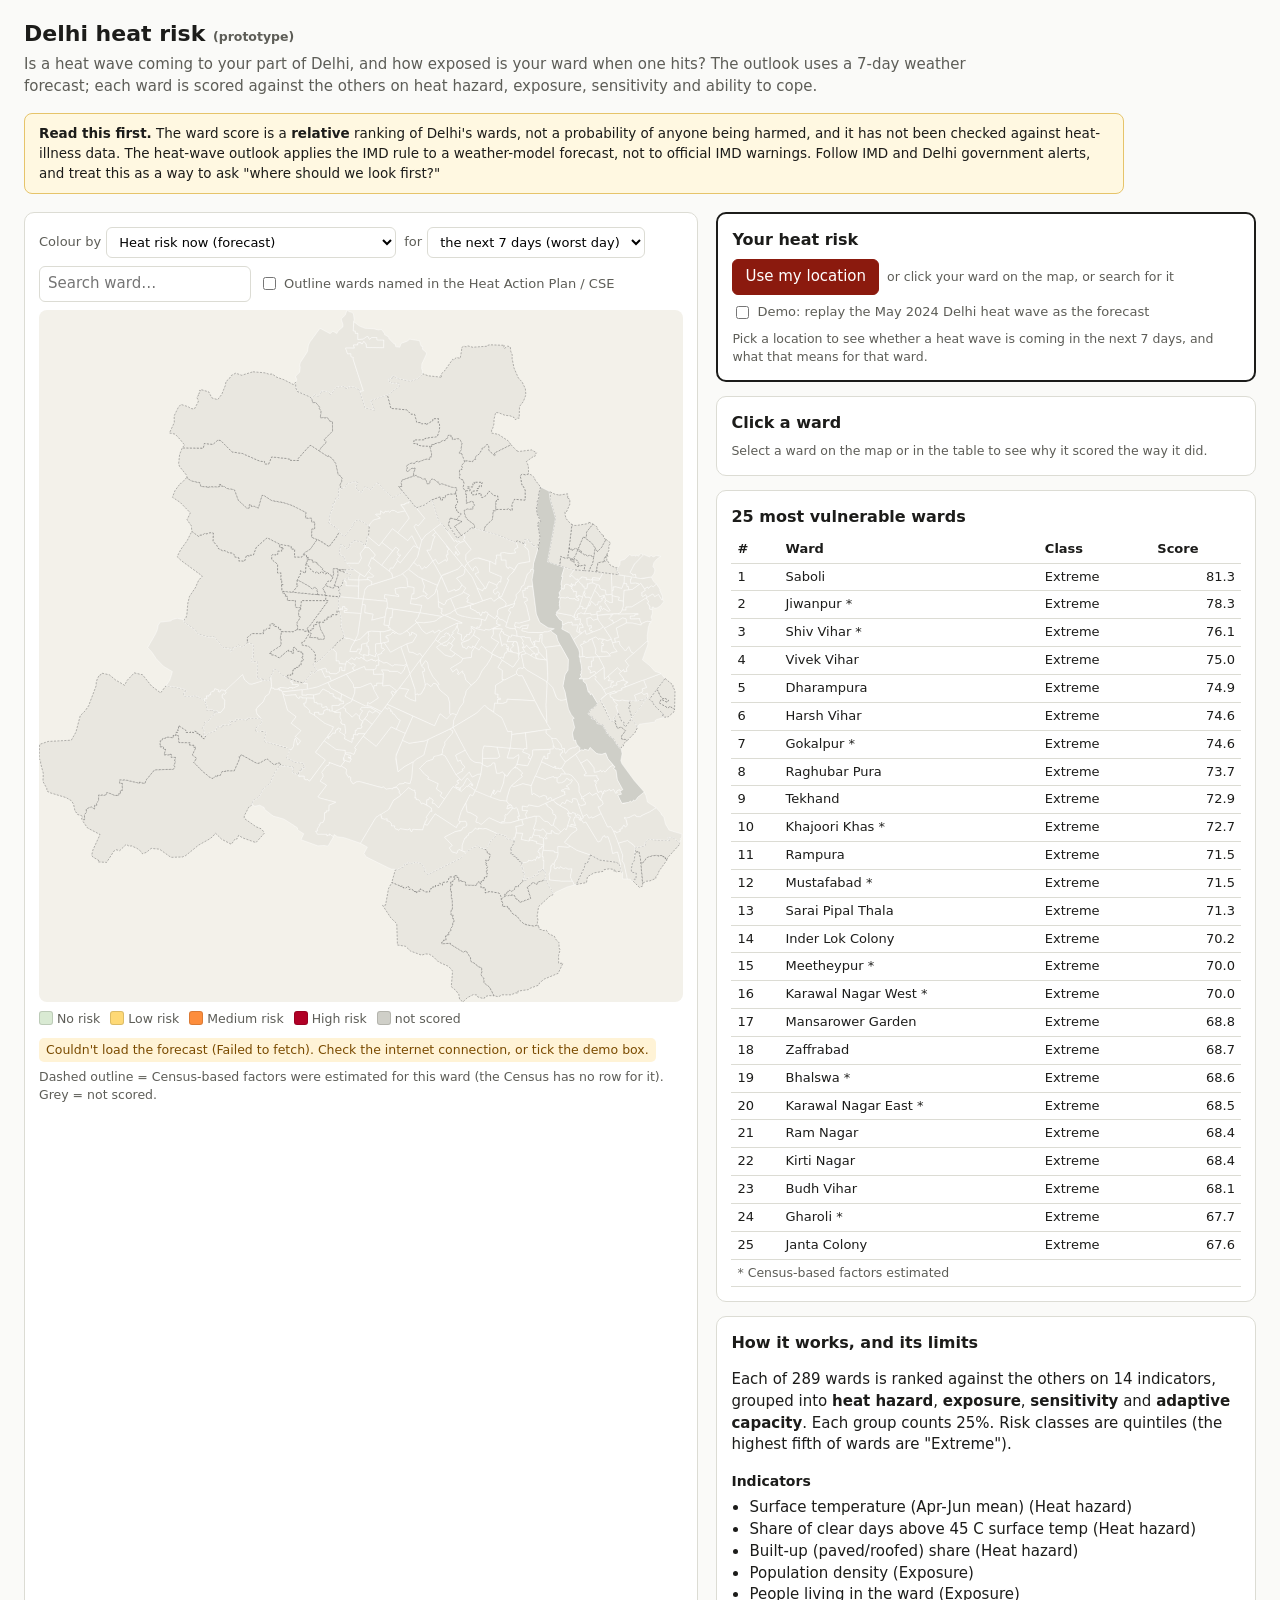
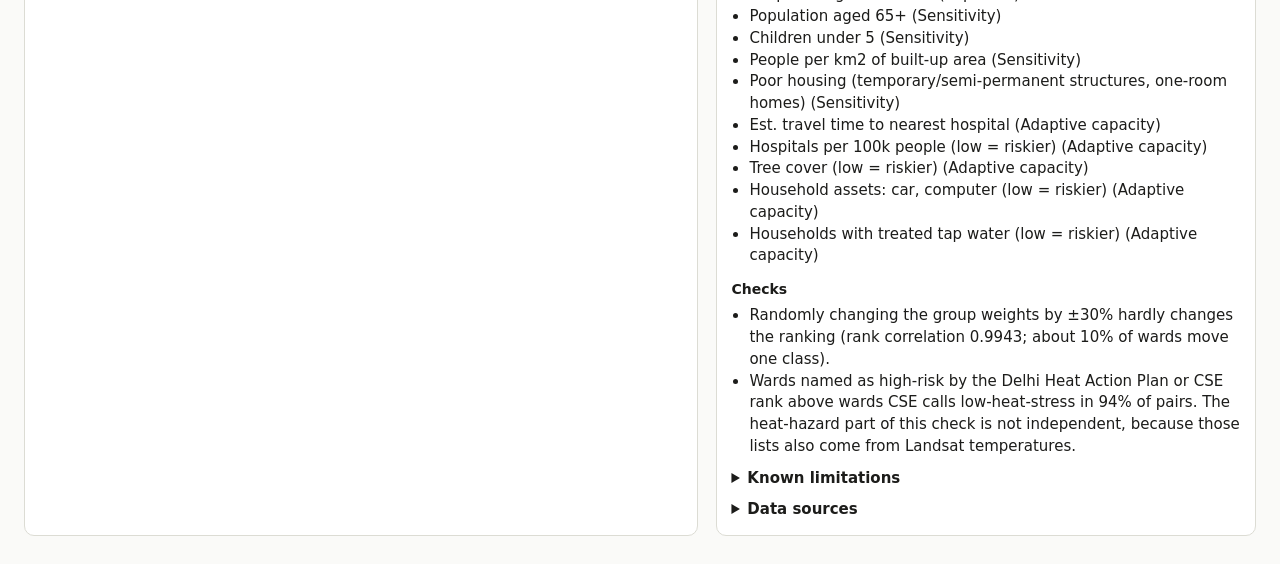
==== commit 988f3730: "fixed map colors" ====
--- a/at_risk_area_model/outputs/report/index.html
+++ b/at_risk_area_model/outputs/report/index.html
@@ -42,11 +42,13 @@
 <main>
 <section class="card"><div class="controls">
 <label class="t">Colour by <select id="layer"></select></label>
+<label class="t" id="daywrap">for <select id="day"><option value="all">the next 7 days (worst day)</option></select></label>
 <input id="search" list="names" placeholder="Search ward…" autocomplete="off"><datalist id="names"></datalist>
 <label class="t"><input type="checkbox" id="named"> Outline wards named in the Heat Action Plan / CSE</label>
 </div>
 <div id="mapwrap"><svg id="map" role="img" aria-label="Map of Delhi wards coloured by heat risk"></svg><div id="tip"></div></div>
 <div class="legend" id="legend"></div>
+<div class="sm" id="mapstatus" style="margin-top:4px"></div>
 <div class="sm" style="margin-top:6px">Dashed outline = Census-based factors were estimated for this ward (the Census has no row for it). Grey = not scored.</div>
 </section>
 <section>
@@ -55,7 +57,7 @@
 <label class="t"><input type="checkbox" id="demo"> Demo: replay the May 2024 Delhi heat wave as the forecast</label>
 <div id="youbody" class="sm" style="margin-top:8px">Pick a location to see whether a heat wave is coming in the next 7 days, and what that means for that ward.</div></div>
 <div class="card" id="detail" style="margin-top:14px"><h2>Click a ward</h2><div class="sm">Select a ward on the map or in the table to see why it scored the way it did.</div></div>
-<div class="card" style="margin-top:14px"><h2>Top 25 wards</h2><table id="top"></table></div>
+<div class="card" style="margin-top:14px"><h2>25 most vulnerable wards</h2><table id="top"></table></div>
 <div class="card" style="margin-top:14px"><h2>How it works, and its limits</h2><div id="method"></div></div>
 </section></main>
 <script>
@@ -63,15 +65,16 @@
 const PAL=["#ffffcc","#fed976","#fd8d3c","#e31a1c","#800026"],CLS=["Low","Moderate","High","Very High","Extreme"];
 const $=s=>document.querySelector(s),svg=$("#map"),NS="http://www.w3.org/2000/svg";
 svg.setAttribute("viewBox",`0 0 ${DATA.W} ${DATA.H}`);
-const layers=[["cls","Risk class (overall)"],["score","Overall risk score"],...DATA.groups.map(g=>["g:"+g,g+" score"])];
+const layers=[["now","Heat risk now (forecast)"],["cls","Vulnerability class (if a heat wave hits)"],["score","Vulnerability score"],...DATA.groups.map(g=>["g:"+g,g+" score"])];
 layers.forEach(([v,t])=>{const o=document.createElement("option");o.value=v;o.textContent=t;$("#layer").appendChild(o)});
 const scored=DATA.wards.filter(w=>w.score!==undefined);
 const ramp=v=>PAL[Math.min(4,Math.max(0,Math.floor(v/20)))]; // 0-100 -> 5 bands (used for the small bars)
 const hex=h=>[1,3,5].map(i=>parseInt(h.slice(i,i+2),16));
 function interp(t){t=Math.min(1,Math.max(0,t));const x=t*4,i=Math.min(3,Math.floor(x)),f=x-i,a=hex(PAL[i]),b=hex(PAL[i+1]);return"rgb("+a.map((v,k)=>Math.round(v+(b[k]-v)*f)).join(",")+")"}
 const val=(w,L)=>L==="score"?w.score:w.groups[L.slice(2)];
-const RANGE={};layers.slice(1).forEach(([L])=>{const v=scored.map(w=>val(w,L)).sort((a,b)=>a-b);RANGE[L]=[v[Math.floor(v.length*.02)],v[Math.floor(v.length*.98)]]});
+const RANGE={};layers.slice(2).forEach(([L])=>{const v=scored.map(w=>val(w,L)).sort((a,b)=>a-b);RANGE[L]=[v[Math.floor(v.length*.02)],v[Math.floor(v.length*.98)]]});
 function colour(w){const L=$("#layer").value;if(w.score===undefined)return"#cfcfc8";
+ if(L==="now"){const r=nowRisk(w);return r===null?"#e9e7e0":RISKCOL[r]}
  if(L==="cls")return PAL[CLS.indexOf(w.cls)];const[lo,hi]=RANGE[L];return interp((val(w,L)-lo)/(hi-lo))}
 const paths={};let selected=null;
 DATA.wards.forEach(w=>{const p=document.createElementNS(NS,"path");p.setAttribute("d",w.d);
@@ -80,11 +83,13 @@
  svg.appendChild(p);paths[w.id]=p;
  const o=document.createElement("option");o.value=w.name;$("#names").appendChild(o)});
 function tip(e,w){const t=$("#tip"),r=$("#mapwrap").getBoundingClientRect();t.style.display="block";
- t.textContent=w.score===undefined?w.name+" (not scored)":`${w.name}: ${w.cls} (${w.score.toFixed(0)}), rank ${w.rank}`;
+ const nr=$("#layer").value==="now"?nowRisk(w):null;
+ t.textContent=w.score===undefined?w.name+" (not scored)":nr!==null?`${w.name}: ${RISK[nr]} · ${w.cls} vulnerability`:`${w.name}: ${w.cls} (${w.score.toFixed(0)}), rank ${w.rank}`;
  t.style.left=Math.min(e.clientX-r.left+12,r.width-t.offsetWidth-4)+"px";t.style.top=(e.clientY-r.top+14)+"px"}
 function paint(){DATA.wards.forEach(w=>{const p=paths[w.id];p.setAttribute("fill",colour(w));
  p.classList.toggle("named",$("#named").checked&&w.named.length>0);p.classList.toggle("sel",w.id===selected)});
- const L=$("#layer").value;$("#legend").innerHTML=(L==="cls"?CLS.map((c,i)=>`<span><i style="background:${PAL[i]}"></i>${c}</span>`)
+ const L=$("#layer").value;$("#daywrap").style.display=L==="now"?"flex":"none";$("#mapstatus").style.display=L==="now"?"block":"none";
+ $("#legend").innerHTML=(L==="now"?RISK.map((c,i)=>`<span><i style="background:${RISKCOL[i]}"></i>${c}</span>`):L==="cls"?CLS.map((c,i)=>`<span><i style="background:${PAL[i]}"></i>${c}</span>`)
   :[`<span>${RANGE[L][0].toFixed(0)}</span><span style="display:inline-block;width:170px;height:12px;border-radius:3px;background:linear-gradient(to right,${PAL.join(",")})"></span><span>${RANGE[L][1].toFixed(0)} (low to high risk)</span>`]).join("")+`<span><i style="background:#cfcfc8"></i>not scored</span>`;
  const sel=paths[selected];if(sel)svg.appendChild(sel)}
 const fmt=(v,f)=>v==null?"—":f==="int"?Math.round(v).toLocaleString():f==="pct100"?(v*100).toFixed(1)+"%":f==="0"?v.toFixed(0):f==="2"?v.toFixed(2):v.toFixed(1);
@@ -112,7 +117,6 @@
 <li>Wards named as high-risk by the Delhi Heat Action Plan or CSE rank above wards CSE calls low-heat-stress in ${(au*100).toFixed(0)}% of pairs. The heat-hazard part of this check is not independent, because those lists also come from Landsat temperatures.</li></ul>
 <details><summary>Known limitations</summary><ul>${DATA.limits.map(l=>`<li>${l}</li>`).join("")}<li>${DATA.est.note} ${DATA.est.wards_estimated} wards affected.</li><li>Ward boundaries are the pre-2022 municipal wards.</li></ul></details>
 <details><summary>Data sources</summary><ul><li>Surface temperature &amp; vegetation: Landsat 8/9 (USGS), April–June 2019–2025</li><li>Land cover: ESA WorldCover 2021 (CC BY 4.0)</li><li>Population by age: WorldPop 2020 (CC BY 4.0)</li><li>Hospitals: OpenStreetMap contributors (ODbL)</li><li>Housing, assets, water: Census of India 2011, houselisting table HL-14</li><li>Reference lists: Delhi Heat Action Plan 2025 (DDMA) and CSE, "No time to cool" (2026)</li></ul></details>`;
-paint();
 // ---------------- heat outlook: forecast x ward risk ----------------
 const R=DATA.rule,P=DATA.proj,RISK=["No risk","Low risk","Medium risk","High risk"],
  RISKCOL=["#d9ead3","#fed976","#fd8d3c","#b10026"],LEVEL=["normal","hot (40 °C+)","heat wave","severe heat wave"],
@@ -134,15 +138,36 @@
   let j=i;while(j<days.length&&days[j].hot)j++;for(let k=i;k<j;k++){days[k].hw=j-i>=R.run;days[k].streak=k-i+1}i=j}
  days.forEach(d=>{d.severe=d.hw&&((d.anom>=R.anomSev&&d.tmax>=R.thr)||d.tmax>=R.absSev);d.level=d.severe?3:d.hw?2:d.tmax>=R.thr?1:0});
  return days}
-async function forecast(lat,lon){ // 2 past days (so a heat wave already under way is caught) + today + 6 days
- if($("#demo").checked)return{days:classify(DATA.demo.map(d=>({...d}))),today:2,src:"Demo: observed Delhi temperatures, 22–30 May 2024, shown as if 24 May were today."};
+// Open-Meteo: 2 past days (so a heat wave already under way is caught) + today + 6 days
+const OM="https://api.open-meteo.com/v1/forecast?daily=temperature_2m_max,temperature_2m_min,apparent_temperature_max&timezone=Asia%2FKolkata&past_days=2&forecast_days=7";
+const demoFc=()=>({days:classify(DATA.demo.map(d=>({...d}))),today:2,src:"Demo: observed Delhi temperatures, 22–30 May 2024, shown as if 24 May were today."});
+const parseFc=(j,src)=>({days:classify(j.time.map((t,i)=>({date:t,tmax:j.temperature_2m_max[i],tmin:j.temperature_2m_min[i],
+ app:j.apparent_temperature_max[i]})).filter(d=>d.tmax!=null)),today:2,src});
+async function getJSON(u){const r=await fetch(u);if(!r.ok)throw new Error("forecast service answered "+r.status);return r.json()}
+async function forecast(lat,lon){
+ if($("#demo").checked)return demoFc();
  const key=lat.toFixed(2)+","+lon.toFixed(2);if(fcCache[key])return fcCache[key];
- const u="https://api.open-meteo.com/v1/forecast?latitude="+lat.toFixed(3)+"&longitude="+lon.toFixed(3)+
-  "&daily=temperature_2m_max,temperature_2m_min,apparent_temperature_max&timezone=Asia%2FKolkata&past_days=2&forecast_days=7";
- const r=await fetch(u);if(!r.ok)throw new Error("forecast service answered "+r.status);const j=(await r.json()).daily;
- const days=j.time.map((t,i)=>({date:t,tmax:j.temperature_2m_max[i],tmin:j.temperature_2m_min[i],app:j.apparent_temperature_max[i]}))
-  .filter(d=>d.tmax!=null);
- return fcCache[key]={days:classify(days),today:2,src:"Forecast: Open-Meteo, fetched "+new Date().toLocaleTimeString()+"."}}
+ const j=await getJSON(OM+"&latitude="+lat.toFixed(3)+"&longitude="+lon.toFixed(3));
+ return fcCache[key]=parseFc(j.daily,"Forecast: Open-Meteo, fetched "+new Date().toLocaleTimeString()+".")}
+// ---- map: risk now for every ward (one request; wards share the nearest point on a ~5 km grid) ----
+let WARDFC=null,allReq=0;
+function nowRisk(w){const fc=WARDFC&&WARDFC[w.id];if(!fc||w.score===undefined)return null;
+ const ahead=fc.days.slice(fc.today,fc.today+7),d=$("#day").value;
+ const lvl=d==="all"?Math.max(...ahead.map(x=>x.level)):(ahead[+d]||{level:0}).level;return MATRIX[lvl][tier(w.cls)]}
+async function loadAll(){const my=++allReq;WARDFC=null;$("#mapstatus").textContent="Loading the forecast for every ward…";paint();
+ const byId={};let src;
+ try{if($("#demo").checked){const fc=demoFc();DATA.wards.forEach(w=>byId[w.id]=fc);src=fc.src}
+  else{const grid={},k=w=>(Math.round(w.lat*20)/20).toFixed(2)+","+(Math.round(w.lon*20)/20).toFixed(2);
+   DATA.wards.forEach(w=>(grid[k(w)]=grid[k(w)]||[]).push(w));const keys=Object.keys(grid);
+   let j=await getJSON(OM+"&latitude="+keys.map(x=>x.split(",")[0]).join(",")+"&longitude="+keys.map(x=>x.split(",")[1]).join(","));
+   if(!Array.isArray(j))j=[j];src="Forecast: Open-Meteo, fetched "+new Date().toLocaleTimeString()+".";
+   j.forEach((loc,i)=>{const fc=parseFc(loc.daily,src);grid[keys[i]].forEach(w=>byId[w.id]=fc)})}}
+ catch(e){if(my!==allReq)return;$("#mapstatus").innerHTML=`<span class="flag">Couldn't load the forecast (${e.message}). Check the internet connection, or tick the demo box.</span>`;return}
+ if(my!==allReq)return;WARDFC=byId;
+ const ahead=Object.values(byId)[0].days.slice(2,9),sel=$("#day"),keep=sel.value;
+ sel.innerHTML='<option value="all">the next 7 days (worst day)</option>'+ahead.map((d,i)=>`<option value="${i}">${i===0?"today":dayName(d.date)}</option>`).join("");
+ sel.value=[...sel.options].some(o=>o.value===keep)?keep:"all";
+ $("#mapstatus").textContent=src+" Each ward's risk combines the worst forecast day (or the day picked) with its vulnerability class, as in the panel on the right.";paint()}
 function toXY(lat,lon){return[(lon-P.lon0)*P.cx*P.k,(P.lat0-lat)*P.k]}
 function wardAt(lat,lon){const[x,y]=toXY(lat,lon);
  if(x<-20||y<-20||x>DATA.W+20||y>DATA.H+20)return null;
@@ -157,7 +182,7 @@
  b.className="";
  if(!h.ward){b.innerHTML='<div class="flag">This location is outside Delhi. The heat outlook and ward risk cover Delhi only, so click a ward on the map or search for one instead.</div>';return}
  b.innerHTML='<div class="sm">Getting the forecast…</div>';
- let fc;try{fc=await forecast(h.lat,h.lon)}catch(e){if(here!==h)return;
+ let fc;try{fc=!h.gps&&WARDFC&&WARDFC[h.ward.id]?WARDFC[h.ward.id]:await forecast(h.lat,h.lon)}catch(e){if(here!==h)return;
   b.innerHTML=`<div class="flag">Couldn't get the forecast (${e.message}). Check the internet connection and try again, or tick the demo box.</div>`;return}
  if(here!==h)return; // a newer request replaced this one
  renderHere(h,fc)}
@@ -177,7 +202,7 @@
  $("#youbody").innerHTML=(risk===null?"":`<div class="risk" style="background:${RISKCOL[risk]};color:${risk===3?"#fff":"#1c1c1a"}">${RISK[risk]}</div>`)+
   `<div class="headline">${head}</div>${wardLine}<div class="days">${strip}</div><div class="legend" style="margin-top:0">${key}</div>`+
   (risk===null?"":`<div class="advice">${ADVICE[risk]}</div>`)+
-  `<div class="sm" style="margin-top:6px">${fc.src} Daily max/min and feels-like max. Heat wave = IMD rule: 2+ days at 40 °C or more and 4.5 °C above Delhi's normal, or 45 °C or more.${h.gps?"":" Forecast for a point inside the ward."}</div>`}
+  `<div class="sm" style="margin-top:6px">${fc.src} Daily max/min and feels-like max. Heat wave = IMD rule: 2+ days at 40 °C or more and 4.5 °C above Delhi's normal, or 45 °C or more.${h.gps?"":" Forecast for the ward's area."}</div>`}
 $("#locate").addEventListener("click",()=>{const b=$("#locate");
  if(!navigator.geolocation){$("#youbody").innerHTML='<div class="flag">This browser cannot share its location. Click your ward on the map instead.</div>';return}
  b.disabled=true;b.textContent="Locating…";
@@ -186,8 +211,11 @@
   e=>{b.disabled=false;b.textContent="Use my location";
   $("#youbody").innerHTML=`<div class="flag">Couldn't get your location (${e.code===1?"permission denied":"location unavailable"}). Click your ward on the map instead.</div>`},
   {timeout:15000,maximumAge:600000})});
-$("#demo").addEventListener("change",()=>{if(here)setHere({...here})});
+$("#demo").addEventListener("change",async()=>{await loadAll();if(here)setHere({...here})});
+$("#day").addEventListener("change",paint);
 {const q=new URLSearchParams(location.search);if(q.has("demo"))$("#demo").checked=true; // ?lat=..&lon=.. simulates a GPS position; ?ward=ID picks a ward
  if(q.has("lat")&&q.has("lon")){const lat=+q.get("lat"),lon=+q.get("lon");setHere({lat,lon,gps:true,ward:wardAt(lat,lon)})}
- else if(q.has("ward")){const w=DATA.wards.find(x=>x.id===q.get("ward"));if(w)setHere({lat:w.lat,lon:w.lon,ward:w})}}
+ else if(q.has("ward")){const w=DATA.wards.find(x=>x.id===q.get("ward"));if(w)setHere({lat:w.lat,lon:w.lon,ward:w})}
+ if(q.has("day"))$("#day").innerHTML+=`<option value="${q.get("day")}"></option>`,$("#day").value=q.get("day")}
+paint();loadAll();
 </script></body></html>
